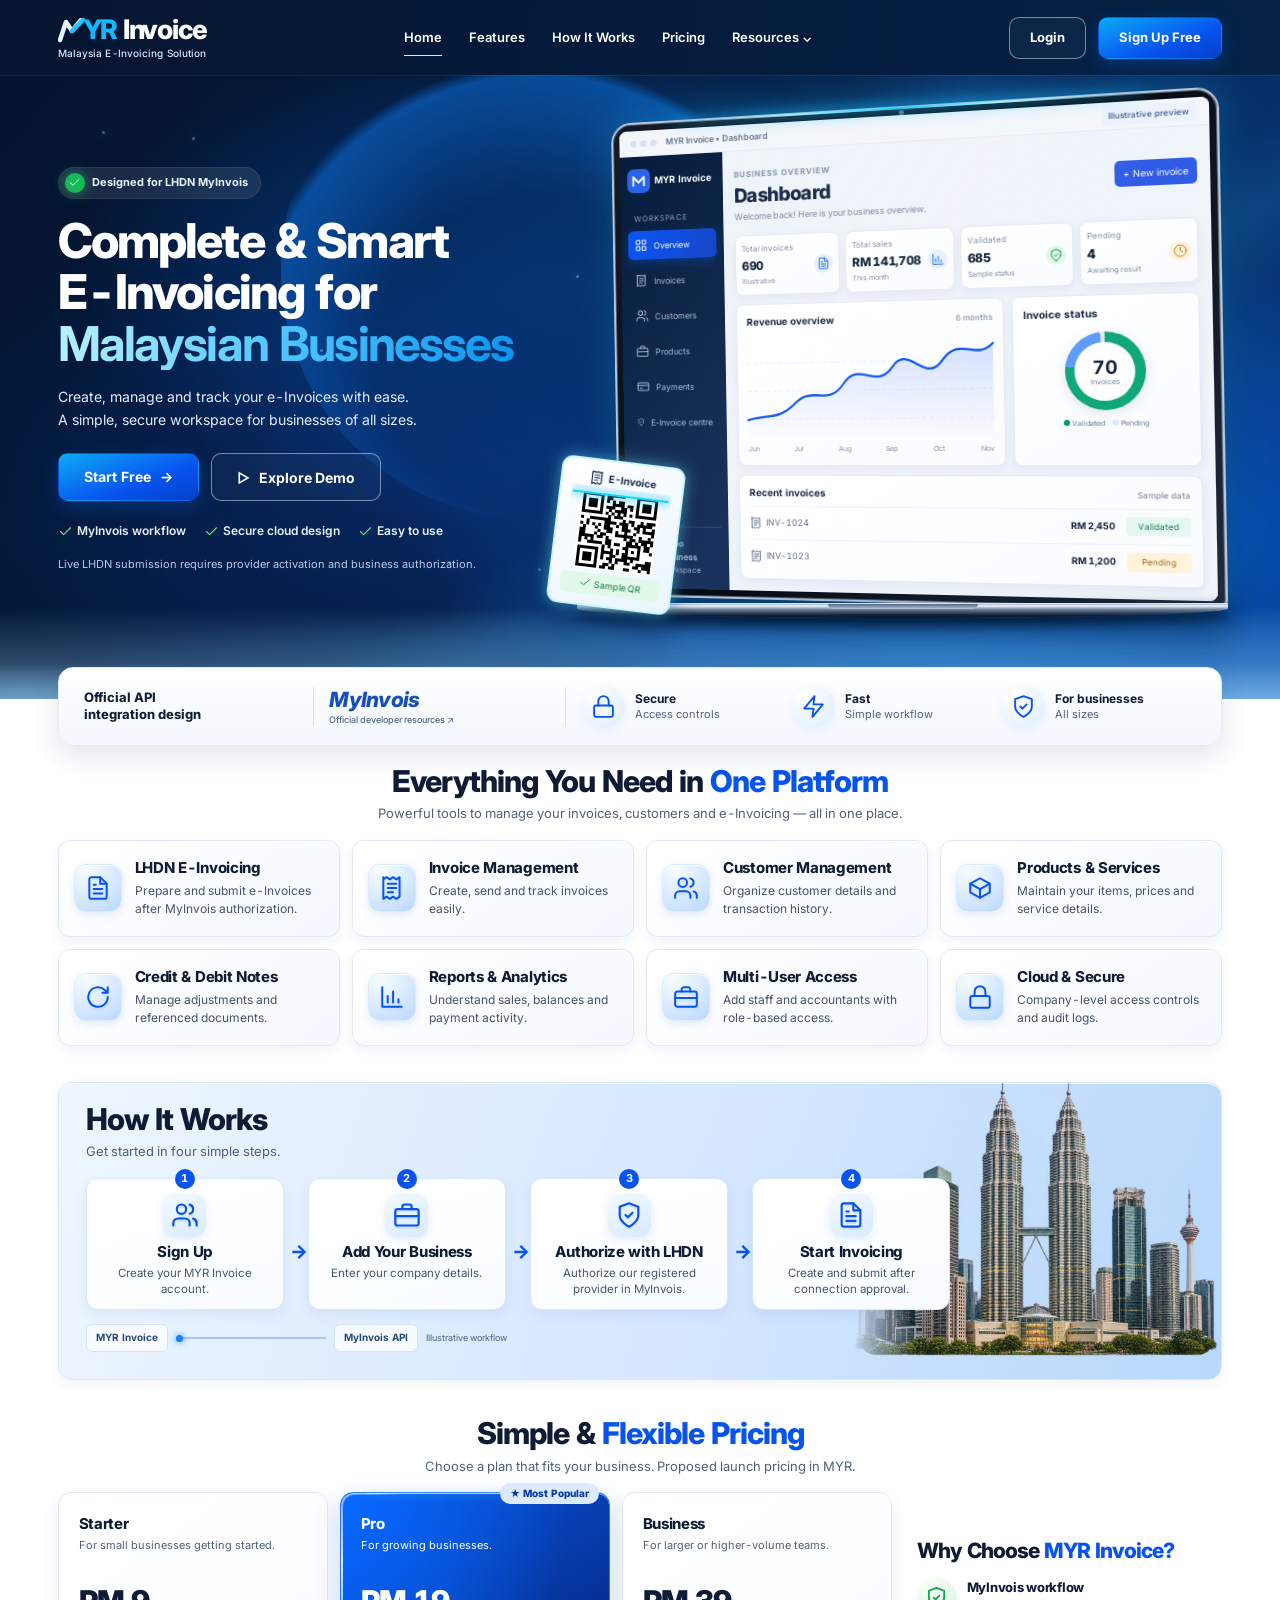
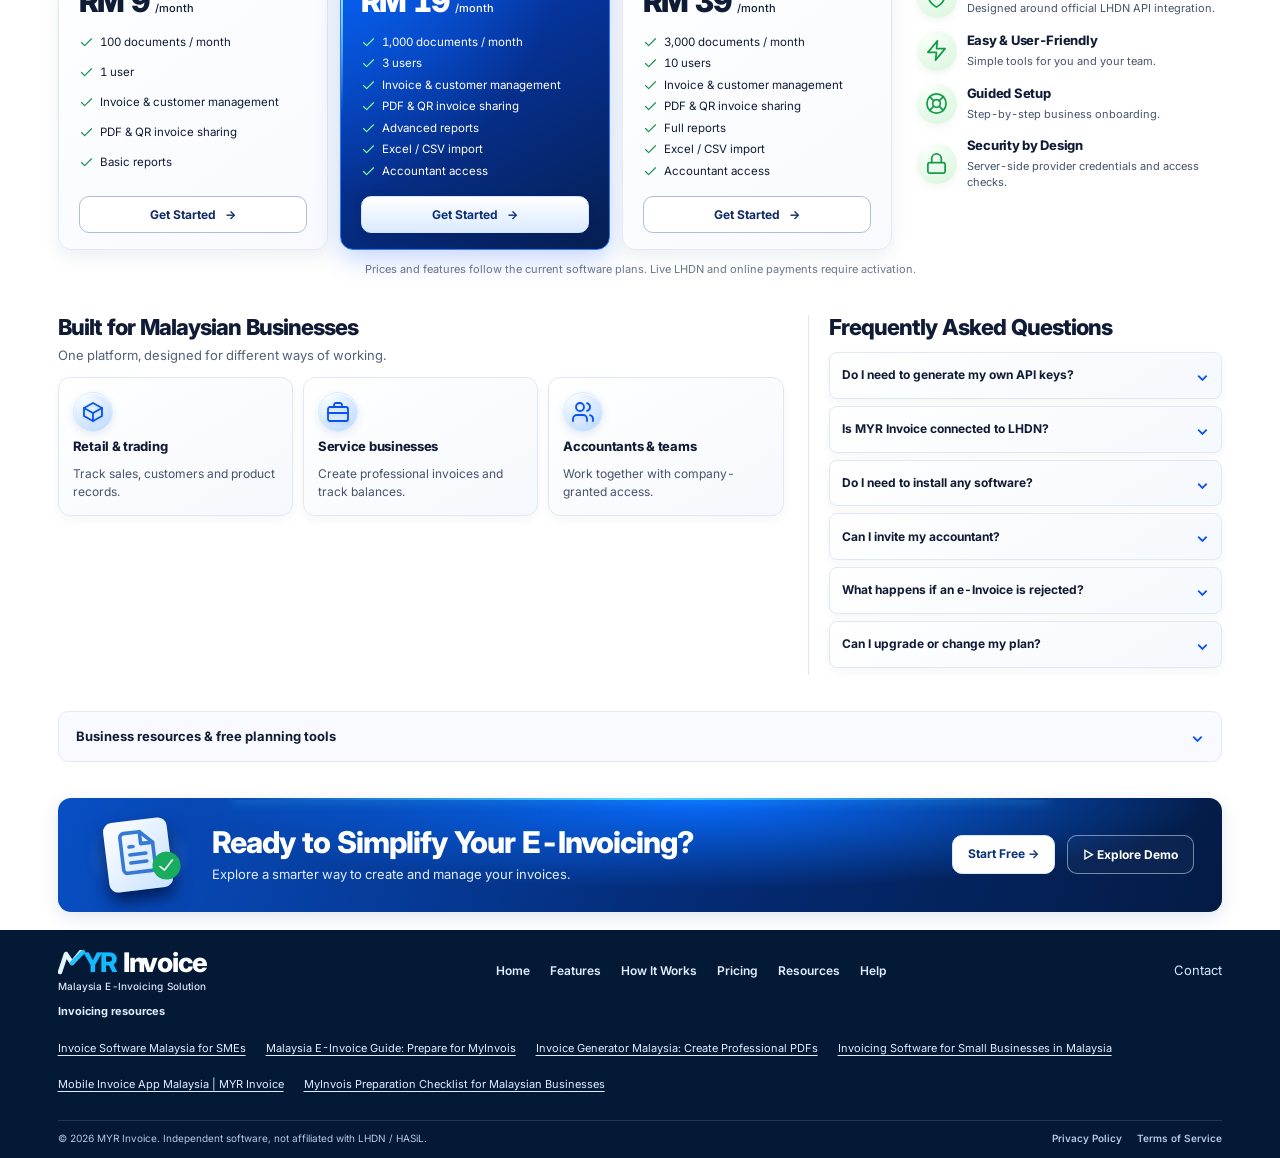
==== index.html @ 373dca92 "Download clean A4 PDFs for invoices, quotations, batches and customer portal without browser print h" ====
<!DOCTYPE html>
<html lang="en">
<head>
<meta charset="utf-8">
<meta name="viewport" content="width=device-width,initial-scale=1,viewport-fit=cover">
<title>Invoice Software Malaysia | MYR Invoice – E-Invoicing</title>
<meta name="description" content="Create professional invoices, manage customers, track payments and prepare for LHDN MyInvois with MYR Invoice, a Malaysian business invoicing workspace.">
<link rel="canonical" href="https://myrinvoice.com/">
<meta name="robots" content="index, follow, max-image-preview:large">
<meta property="og:type" content="website">
<meta property="og:site_name" content="MYR Invoice">
<meta property="og:title" content="Invoice Software Malaysia | MYR Invoice – E-Invoicing">
<meta property="og:description" content="Create professional invoices, manage customers, track payments and prepare for LHDN MyInvois with MYR Invoice, a Malaysian business invoicing workspace.">
<meta property="og:url" content="https://myrinvoice.com/">
<meta property="og:locale" content="en_MY">
<meta property="og:image" content="https://myrinvoice.com/pwa-icon-512.png">
<meta name="twitter:card" content="summary">
<meta name="twitter:title" content="Invoice Software Malaysia | MYR Invoice – E-Invoicing">
<meta name="twitter:description" content="Create professional invoices, manage customers, track payments and prepare for LHDN MyInvois with MYR Invoice, a Malaysian business invoicing workspace.">
<meta name="twitter:image" content="https://myrinvoice.com/pwa-icon-512.png">
<script type="application/ld+json">{"@context":"https://schema.org","@graph":[{"@type":"WebSite","@id":"https://myrinvoice.com/#website","name":"MYR Invoice","url":"https://myrinvoice.com/","inLanguage":"en-MY"},{"@type":"SoftwareApplication","@id":"https://myrinvoice.com/#software","name":"MYR Invoice","url":"https://myrinvoice.com/","description":"Create professional invoices, manage customers, track payments and prepare for LHDN MyInvois with MYR Invoice, a Malaysian business invoicing workspace.","applicationCategory":"BusinessApplication","operatingSystem":"Web browser","inLanguage":"en-MY","image":"https://myrinvoice.com/pwa-icon-512.png"}]}</script>
<meta name="theme-color" content="#0B1F3A">
<link rel="manifest" href="./manifest.webmanifest">
<link rel="apple-touch-icon" href="./pwa-icon-192.png">
<meta name="apple-mobile-web-app-capable" content="yes">
<meta name="apple-mobile-web-app-status-bar-style" content="default">
<meta name="apple-mobile-web-app-title" content="MYR Invoice">
<link rel="preconnect" href="https://fonts.googleapis.com">
<link rel="preconnect" href="https://fonts.gstatic.com" crossorigin>
<link href="https://fonts.googleapis.com/css2?family=Inter:wght@400;500;600;700;800&display=swap" rel="stylesheet">
<script>/* qrcode-generator 1.4.4 (MIT, Kazuhiko Arase) */
//---------------------------------------------------------------------
//
// QR Code Generator for JavaScript
//
// Copyright (c) 2009 Kazuhiko Arase
//
// URL: http://www.d-project.com/
//
// Licensed under the MIT license:
//  http://www.opensource.org/licenses/mit-license.php
//
// The word 'QR Code' is registered trademark of
// DENSO WAVE INCORPORATED
//  http://www.denso-wave.com/qrcode/faqpatent-e.html
//
//---------------------------------------------------------------------

var qrcode = function() {

  //---------------------------------------------------------------------
  // qrcode
  //---------------------------------------------------------------------

  /**
   * qrcode
   * @param typeNumber 1 to 40
   * @param errorCorrectionLevel 'L','M','Q','H'
   */
  var qrcode = function(typeNumber, errorCorrectionLevel) {

    var PAD0 = 0xEC;
    var PAD1 = 0x11;

    var _typeNumber = typeNumber;
    var _errorCorrectionLevel = QRErrorCorrectionLevel[errorCorrectionLevel];
    var _modules = null;
    var _moduleCount = 0;
    var _dataCache = null;
    var _dataList = [];

    var _this = {};

    var makeImpl = function(test, maskPattern) {

      _moduleCount = _typeNumber * 4 + 17;
      _modules = function(moduleCount) {
        var modules = new Array(moduleCount);
        for (var row = 0; row < moduleCount; row += 1) {
          modules[row] = new Array(moduleCount);
          for (var col = 0; col < moduleCount; col += 1) {
            modules[row][col] = null;
          }
        }
        return modules;
      }(_moduleCount);

      setupPositionProbePattern(0, 0);
      setupPositionProbePattern(_moduleCount - 7, 0);
      setupPositionProbePattern(0, _moduleCount - 7);
      setupPositionAdjustPattern();
      setupTimingPattern();
      setupTypeInfo(test, maskPattern);

      if (_typeNumber >= 7) {
        setupTypeNumber(test);
      }

      if (_dataCache == null) {
        _dataCache = createData(_typeNumber, _errorCorrectionLevel, _dataList);
      }

      mapData(_dataCache, maskPattern);
    };

    var setupPositionProbePattern = function(row, col) {

      for (var r = -1; r <= 7; r += 1) {

        if (row + r <= -1 || _moduleCount <= row + r) continue;

        for (var c = -1; c <= 7; c += 1) {

          if (col + c <= -1 || _moduleCount <= col + c) continue;

          if ( (0 <= r && r <= 6 && (c == 0 || c == 6) )
              || (0 <= c && c <= 6 && (r == 0 || r == 6) )
              || (2 <= r && r <= 4 && 2 <= c && c <= 4) ) {
            _modules[row + r][col + c] = true;
          } else {
            _modules[row + r][col + c] = false;
          }
        }
      }
    };

    var getBestMaskPattern = function() {

      var minLostPoint = 0;
      var pattern = 0;

      for (var i = 0; i < 8; i += 1) {

        makeImpl(true, i);

        var lostPoint = QRUtil.getLostPoint(_this);

        if (i == 0 || minLostPoint > lostPoint) {
          minLostPoint = lostPoint;
          pattern = i;
        }
      }

      return pattern;
    };

    var setupTimingPattern = function() {

      for (var r = 8; r < _moduleCount - 8; r += 1) {
        if (_modules[r][6] != null) {
          continue;
        }
        _modules[r][6] = (r % 2 == 0);
      }

      for (var c = 8; c < _moduleCount - 8; c += 1) {
        if (_modules[6][c] != null) {
          continue;
        }
        _modules[6][c] = (c % 2 == 0);
      }
    };

    var setupPositionAdjustPattern = function() {

      var pos = QRUtil.getPatternPosition(_typeNumber);

      for (var i = 0; i < pos.length; i += 1) {

        for (var j = 0; j < pos.length; j += 1) {

          var row = pos[i];
          var col = pos[j];

          if (_modules[row][col] != null) {
            continue;
          }

          for (var r = -2; r <= 2; r += 1) {

            for (var c = -2; c <= 2; c += 1) {

              if (r == -2 || r == 2 || c == -2 || c == 2
                  || (r == 0 && c == 0) ) {
                _modules[row + r][col + c] = true;
              } else {
                _modules[row + r][col + c] = false;
              }
            }
          }
        }
      }
    };

    var setupTypeNumber = function(test) {

      var bits = QRUtil.getBCHTypeNumber(_typeNumber);

      for (var i = 0; i < 18; i += 1) {
        var mod = (!test && ( (bits >> i) & 1) == 1);
        _modules[Math.floor(i / 3)][i % 3 + _moduleCount - 8 - 3] = mod;
      }

      for (var i = 0; i < 18; i += 1) {
        var mod = (!test && ( (bits >> i) & 1) == 1);
        _modules[i % 3 + _moduleCount - 8 - 3][Math.floor(i / 3)] = mod;
      }
    };

    var setupTypeInfo = function(test, maskPattern) {

      var data = (_errorCorrectionLevel << 3) | maskPattern;
      var bits = QRUtil.getBCHTypeInfo(data);

      // vertical
      for (var i = 0; i < 15; i += 1) {

        var mod = (!test && ( (bits >> i) & 1) == 1);

        if (i < 6) {
          _modules[i][8] = mod;
        } else if (i < 8) {
          _modules[i + 1][8] = mod;
        } else {
          _modules[_moduleCount - 15 + i][8] = mod;
        }
      }

      // horizontal
      for (var i = 0; i < 15; i += 1) {

        var mod = (!test && ( (bits >> i) & 1) == 1);

        if (i < 8) {
          _modules[8][_moduleCount - i - 1] = mod;
        } else if (i < 9) {
          _modules[8][15 - i - 1 + 1] = mod;
        } else {
          _modules[8][15 - i - 1] = mod;
        }
      }

      // fixed module
      _modules[_moduleCount - 8][8] = (!test);
    };

    var mapData = function(data, maskPattern) {

      var inc = -1;
      var row = _moduleCount - 1;
      var bitIndex = 7;
      var byteIndex = 0;
      var maskFunc = QRUtil.getMaskFunction(maskPattern);

      for (var col = _moduleCount - 1; col > 0; col -= 2) {

        if (col == 6) col -= 1;

        while (true) {

          for (var c = 0; c < 2; c += 1) {

            if (_modules[row][col - c] == null) {

              var dark = false;

              if (byteIndex < data.length) {
                dark = ( ( (data[byteIndex] >>> bitIndex) & 1) == 1);
              }

              var mask = maskFunc(row, col - c);

              if (mask) {
                dark = !dark;
              }

              _modules[row][col - c] = dark;
              bitIndex -= 1;

              if (bitIndex == -1) {
                byteIndex += 1;
                bitIndex = 7;
              }
            }
          }

          row += inc;

          if (row < 0 || _moduleCount <= row) {
            row -= inc;
            inc = -inc;
            break;
          }
        }
      }
    };

    var createBytes = function(buffer, rsBlocks) {

      var offset = 0;

      var maxDcCount = 0;
      var maxEcCount = 0;

      var dcdata = new Array(rsBlocks.length);
      var ecdata = new Array(rsBlocks.length);

      for (var r = 0; r < rsBlocks.length; r += 1) {

        var dcCount = rsBlocks[r].dataCount;
        var ecCount = rsBlocks[r].totalCount - dcCount;

        maxDcCount = Math.max(maxDcCount, dcCount);
        maxEcCount = Math.max(maxEcCount, ecCount);

        dcdata[r] = new Array(dcCount);

        for (var i = 0; i < dcdata[r].length; i += 1) {
          dcdata[r][i] = 0xff & buffer.getBuffer()[i + offset];
        }
        offset += dcCount;

        var rsPoly = QRUtil.getErrorCorrectPolynomial(ecCount);
        var rawPoly = qrPolynomial(dcdata[r], rsPoly.getLength() - 1);

        var modPoly = rawPoly.mod(rsPoly);
        ecdata[r] = new Array(rsPoly.getLength() - 1);
        for (var i = 0; i < ecdata[r].length; i += 1) {
          var modIndex = i + modPoly.getLength() - ecdata[r].length;
          ecdata[r][i] = (modIndex >= 0)? modPoly.getAt(modIndex) : 0;
        }
      }

      var totalCodeCount = 0;
      for (var i = 0; i < rsBlocks.length; i += 1) {
        totalCodeCount += rsBlocks[i].totalCount;
      }

      var data = new Array(totalCodeCount);
      var index = 0;

      for (var i = 0; i < maxDcCount; i += 1) {
        for (var r = 0; r < rsBlocks.length; r += 1) {
          if (i < dcdata[r].length) {
            data[index] = dcdata[r][i];
            index += 1;
          }
        }
      }

      for (var i = 0; i < maxEcCount; i += 1) {
        for (var r = 0; r < rsBlocks.length; r += 1) {
          if (i < ecdata[r].length) {
            data[index] = ecdata[r][i];
            index += 1;
          }
        }
      }

      return data;
    };

    var createData = function(typeNumber, errorCorrectionLevel, dataList) {

      var rsBlocks = QRRSBlock.getRSBlocks(typeNumber, errorCorrectionLevel);

      var buffer = qrBitBuffer();

      for (var i = 0; i < dataList.length; i += 1) {
        var data = dataList[i];
        buffer.put(data.getMode(), 4);
        buffer.put(data.getLength(), QRUtil.getLengthInBits(data.getMode(), typeNumber) );
        data.write(buffer);
      }

      // calc num max data.
      var totalDataCount = 0;
      for (var i = 0; i < rsBlocks.length; i += 1) {
        totalDataCount += rsBlocks[i].dataCount;
      }

      if (buffer.getLengthInBits() > totalDataCount * 8) {
        throw 'code length overflow. ('
          + buffer.getLengthInBits()
          + '>'
          + totalDataCount * 8
          + ')';
      }

      // end code
      if (buffer.getLengthInBits() + 4 <= totalDataCount * 8) {
        buffer.put(0, 4);
      }

      // padding
      while (buffer.getLengthInBits() % 8 != 0) {
        buffer.putBit(false);
      }

      // padding
      while (true) {

        if (buffer.getLengthInBits() >= totalDataCount * 8) {
          break;
        }
        buffer.put(PAD0, 8);

        if (buffer.getLengthInBits() >= totalDataCount * 8) {
          break;
        }
        buffer.put(PAD1, 8);
      }

      return createBytes(buffer, rsBlocks);
    };

    _this.addData = function(data, mode) {

      mode = mode || 'Byte';

      var newData = null;

      switch(mode) {
      case 'Numeric' :
        newData = qrNumber(data);
        break;
      case 'Alphanumeric' :
        newData = qrAlphaNum(data);
        break;
      case 'Byte' :
        newData = qr8BitByte(data);
        break;
      case 'Kanji' :
        newData = qrKanji(data);
        break;
      default :
        throw 'mode:' + mode;
      }

      _dataList.push(newData);
      _dataCache = null;
    };

    _this.isDark = function(row, col) {
      if (row < 0 || _moduleCount <= row || col < 0 || _moduleCount <= col) {
        throw row + ',' + col;
      }
      return _modules[row][col];
    };

    _this.getModuleCount = function() {
      return _moduleCount;
    };

    _this.make = function() {
      if (_typeNumber < 1) {
        var typeNumber = 1;

        for (; typeNumber < 40; typeNumber++) {
          var rsBlocks = QRRSBlock.getRSBlocks(typeNumber, _errorCorrectionLevel);
          var buffer = qrBitBuffer();

          for (var i = 0; i < _dataList.length; i++) {
            var data = _dataList[i];
            buffer.put(data.getMode(), 4);
            buffer.put(data.getLength(), QRUtil.getLengthInBits(data.getMode(), typeNumber) );
            data.write(buffer);
          }

          var totalDataCount = 0;
          for (var i = 0; i < rsBlocks.length; i++) {
            totalDataCount += rsBlocks[i].dataCount;
          }

          if (buffer.getLengthInBits() <= totalDataCount * 8) {
            break;
          }
        }

        _typeNumber = typeNumber;
      }

      makeImpl(false, getBestMaskPattern() );
    };

    _this.createTableTag = function(cellSize, margin) {

      cellSize = cellSize || 2;
      margin = (typeof margin == 'undefined')? cellSize * 4 : margin;

      var qrHtml = '';

      qrHtml += '<table style="';
      qrHtml += ' border-width: 0px; border-style: none;';
      qrHtml += ' border-collapse: collapse;';
      qrHtml += ' padding: 0px; margin: ' + margin + 'px;';
      qrHtml += '">';
      qrHtml += '<tbody>';

      for (var r = 0; r < _this.getModuleCount(); r += 1) {

        qrHtml += '<tr>';

        for (var c = 0; c < _this.getModuleCount(); c += 1) {
          qrHtml += '<td style="';
          qrHtml += ' border-width: 0px; border-style: none;';
          qrHtml += ' border-collapse: collapse;';
          qrHtml += ' padding: 0px; margin: 0px;';
          qrHtml += ' width: ' + cellSize + 'px;';
          qrHtml += ' height: ' + cellSize + 'px;';
          qrHtml += ' background-color: ';
          qrHtml += _this.isDark(r, c)? '#000000' : '#ffffff';
          qrHtml += ';';
          qrHtml += '"/>';
        }

        qrHtml += '</tr>';
      }

      qrHtml += '</tbody>';
      qrHtml += '</table>';

      return qrHtml;
    };

    _this.createSvgTag = function(cellSize, margin, alt, title) {

      var opts = {};
      if (typeof arguments[0] == 'object') {
        // Called by options.
        opts = arguments[0];
        // overwrite cellSize and margin.
        cellSize = opts.cellSize;
        margin = opts.margin;
        alt = opts.alt;
        title = opts.title;
      }

      cellSize = cellSize || 2;
      margin = (typeof margin == 'undefined')? cellSize * 4 : margin;

      // Compose alt property surrogate
      alt = (typeof alt === 'string') ? {text: alt} : alt || {};
      alt.text = alt.text || null;
      alt.id = (alt.text) ? alt.id || 'qrcode-description' : null;

      // Compose title property surrogate
      title = (typeof title === 'string') ? {text: title} : title || {};
      title.text = title.text || null;
      title.id = (title.text) ? title.id || 'qrcode-title' : null;

      var size = _this.getModuleCount() * cellSize + margin * 2;
      var c, mc, r, mr, qrSvg='', rect;

      rect = 'l' + cellSize + ',0 0,' + cellSize +
        ' -' + cellSize + ',0 0,-' + cellSize + 'z ';

      qrSvg += '<svg version="1.1" xmlns="http://www.w3.org/2000/svg"';
      qrSvg += !opts.scalable ? ' width="' + size + 'px" height="' + size + 'px"' : '';
      qrSvg += ' viewBox="0 0 ' + size + ' ' + size + '" ';
      qrSvg += ' preserveAspectRatio="xMinYMin meet"';
      qrSvg += (title.text || alt.text) ? ' role="img" aria-labelledby="' +
          escapeXml([title.id, alt.id].join(' ').trim() ) + '"' : '';
      qrSvg += '>';
      qrSvg += (title.text) ? '<title id="' + escapeXml(title.id) + '">' +
          escapeXml(title.text) + '</title>' : '';
      qrSvg += (alt.text) ? '<description id="' + escapeXml(alt.id) + '">' +
          escapeXml(alt.text) + '</description>' : '';
      qrSvg += '<rect width="100%" height="100%" fill="white" cx="0" cy="0"/>';
      qrSvg += '<path d="';

      for (r = 0; r < _this.getModuleCount(); r += 1) {
        mr = r * cellSize + margin;
        for (c = 0; c < _this.getModuleCount(); c += 1) {
          if (_this.isDark(r, c) ) {
            mc = c*cellSize+margin;
            qrSvg += 'M' + mc + ',' + mr + rect;
          }
        }
      }

      qrSvg += '" stroke="transparent" fill="black"/>';
      qrSvg += '</svg>';

      return qrSvg;
    };

    _this.createDataURL = function(cellSize, margin) {

      cellSize = cellSize || 2;
      margin = (typeof margin == 'undefined')? cellSize * 4 : margin;

      var size = _this.getModuleCount() * cellSize + margin * 2;
      var min = margin;
      var max = size - margin;

      return createDataURL(size, size, function(x, y) {
        if (min <= x && x < max && min <= y && y < max) {
          var c = Math.floor( (x - min) / cellSize);
          var r = Math.floor( (y - min) / cellSize);
          return _this.isDark(r, c)? 0 : 1;
        } else {
          return 1;
        }
      } );
    };

    _this.createImgTag = function(cellSize, margin, alt) {

      cellSize = cellSize || 2;
      margin = (typeof margin == 'undefined')? cellSize * 4 : margin;

      var size = _this.getModuleCount() * cellSize + margin * 2;

      var img = '';
      img += '<img';
      img += '\u0020src="';
      img += _this.createDataURL(cellSize, margin);
      img += '"';
      img += '\u0020width="';
      img += size;
      img += '"';
      img += '\u0020height="';
      img += size;
      img += '"';
      if (alt) {
        img += '\u0020alt="';
        img += escapeXml(alt);
        img += '"';
      }
      img += '/>';

      return img;
    };

    var escapeXml = function(s) {
      var escaped = '';
      for (var i = 0; i < s.length; i += 1) {
        var c = s.charAt(i);
        switch(c) {
        case '<': escaped += '&lt;'; break;
        case '>': escaped += '&gt;'; break;
        case '&': escaped += '&amp;'; break;
        case '"': escaped += '&quot;'; break;
        default : escaped += c; break;
        }
      }
      return escaped;
    };

    var _createHalfASCII = function(margin) {
      var cellSize = 1;
      margin = (typeof margin == 'undefined')? cellSize * 2 : margin;

      var size = _this.getModuleCount() * cellSize + margin * 2;
      var min = margin;
      var max = size - margin;

      var y, x, r1, r2, p;

      var blocks = {
        '██': '█',
        '█ ': '▀',
        ' █': '▄',
        '  ': ' '
      };

      var blocksLastLineNoMargin = {
        '██': '▀',
        '█ ': '▀',
        ' █': ' ',
        '  ': ' '
      };

      var ascii = '';
      for (y = 0; y < size; y += 2) {
        r1 = Math.floor((y - min) / cellSize);
        r2 = Math.floor((y + 1 - min) / cellSize);
        for (x = 0; x < size; x += 1) {
          p = '█';

          if (min <= x && x < max && min <= y && y < max && _this.isDark(r1, Math.floor((x - min) / cellSize))) {
            p = ' ';
          }

          if (min <= x && x < max && min <= y+1 && y+1 < max && _this.isDark(r2, Math.floor((x - min) / cellSize))) {
            p += ' ';
          }
          else {
            p += '█';
          }

          // Output 2 characters per pixel, to create full square. 1 character per pixels gives only half width of square.
          ascii += (margin < 1 && y+1 >= max) ? blocksLastLineNoMargin[p] : blocks[p];
        }

        ascii += '\n';
      }

      if (size % 2 && margin > 0) {
        return ascii.substring(0, ascii.length - size - 1) + Array(size+1).join('▀');
      }

      return ascii.substring(0, ascii.length-1);
    };

    _this.createASCII = function(cellSize, margin) {
      cellSize = cellSize || 1;

      if (cellSize < 2) {
        return _createHalfASCII(margin);
      }

      cellSize -= 1;
      margin = (typeof margin == 'undefined')? cellSize * 2 : margin;

      var size = _this.getModuleCount() * cellSize + margin * 2;
      var min = margin;
      var max = size - margin;

      var y, x, r, p;

      var white = Array(cellSize+1).join('██');
      var black = Array(cellSize+1).join('  ');

      var ascii = '';
      var line = '';
      for (y = 0; y < size; y += 1) {
        r = Math.floor( (y - min) / cellSize);
        line = '';
        for (x = 0; x < size; x += 1) {
          p = 1;

          if (min <= x && x < max && min <= y && y < max && _this.isDark(r, Math.floor((x - min) / cellSize))) {
            p = 0;
          }

          // Output 2 characters per pixel, to create full square. 1 character per pixels gives only half width of square.
          line += p ? white : black;
        }

        for (r = 0; r < cellSize; r += 1) {
          ascii += line + '\n';
        }
      }

      return ascii.substring(0, ascii.length-1);
    };

    _this.renderTo2dContext = function(context, cellSize) {
      cellSize = cellSize || 2;
      var length = _this.getModuleCount();
      for (var row = 0; row < length; row++) {
        for (var col = 0; col < length; col++) {
          context.fillStyle = _this.isDark(row, col) ? 'black' : 'white';
          context.fillRect(row * cellSize, col * cellSize, cellSize, cellSize);
        }
      }
    }

    return _this;
  };

  //---------------------------------------------------------------------
  // qrcode.stringToBytes
  //---------------------------------------------------------------------

  qrcode.stringToBytesFuncs = {
    'default' : function(s) {
      var bytes = [];
      for (var i = 0; i < s.length; i += 1) {
        var c = s.charCodeAt(i);
        bytes.push(c & 0xff);
      }
      return bytes;
    }
  };

  qrcode.stringToBytes = qrcode.stringToBytesFuncs['default'];

  //---------------------------------------------------------------------
  // qrcode.createStringToBytes
  //---------------------------------------------------------------------

  /**
   * @param unicodeData base64 string of byte array.
   * [16bit Unicode],[16bit Bytes], ...
   * @param numChars
   */
  qrcode.createStringToBytes = function(unicodeData, numChars) {

    // create conversion map.

    var unicodeMap = function() {

      var bin = base64DecodeInputStream(unicodeData);
      var read = function() {
        var b = bin.read();
        if (b == -1) throw 'eof';
        return b;
      };

      var count = 0;
      var unicodeMap = {};
      while (true) {
        var b0 = bin.read();
        if (b0 == -1) break;
        var b1 = read();
        var b2 = read();
        var b3 = read();
        var k = String.fromCharCode( (b0 << 8) | b1);
        var v = (b2 << 8) | b3;
        unicodeMap[k] = v;
        count += 1;
      }
      if (count != numChars) {
        throw count + ' != ' + numChars;
      }

      return unicodeMap;
    }();

    var unknownChar = '?'.charCodeAt(0);

    return function(s) {
      var bytes = [];
      for (var i = 0; i < s.length; i += 1) {
        var c = s.charCodeAt(i);
        if (c < 128) {
          bytes.push(c);
        } else {
          var b = unicodeMap[s.charAt(i)];
          if (typeof b == 'number') {
            if ( (b & 0xff) == b) {
              // 1byte
              bytes.push(b);
            } else {
              // 2bytes
              bytes.push(b >>> 8);
              bytes.push(b & 0xff);
            }
          } else {
            bytes.push(unknownChar);
          }
        }
      }
      return bytes;
    };
  };

  //---------------------------------------------------------------------
  // QRMode
  //---------------------------------------------------------------------

  var QRMode = {
    MODE_NUMBER :    1 << 0,
    MODE_ALPHA_NUM : 1 << 1,
    MODE_8BIT_BYTE : 1 << 2,
    MODE_KANJI :     1 << 3
  };

  //---------------------------------------------------------------------
  // QRErrorCorrectionLevel
  //---------------------------------------------------------------------

  var QRErrorCorrectionLevel = {
    L : 1,
    M : 0,
    Q : 3,
    H : 2
  };

  //---------------------------------------------------------------------
  // QRMaskPattern
  //---------------------------------------------------------------------

  var QRMaskPattern = {
    PATTERN000 : 0,
    PATTERN001 : 1,
    PATTERN010 : 2,
    PATTERN011 : 3,
    PATTERN100 : 4,
    PATTERN101 : 5,
    PATTERN110 : 6,
    PATTERN111 : 7
  };

  //---------------------------------------------------------------------
  // QRUtil
  //---------------------------------------------------------------------

  var QRUtil = function() {

    var PATTERN_POSITION_TABLE = [
      [],
      [6, 18],
      [6, 22],
      [6, 26],
      [6, 30],
      [6, 34],
      [6, 22, 38],
      [6, 24, 42],
      [6, 26, 46],
      [6, 28, 50],
      [6, 30, 54],
      [6, 32, 58],
      [6, 34, 62],
      [6, 26, 46, 66],
      [6, 26, 48, 70],
      [6, 26, 50, 74],
      [6, 30, 54, 78],
      [6, 30, 56, 82],
      [6, 30, 58, 86],
      [6, 34, 62, 90],
      [6, 28, 50, 72, 94],
      [6, 26, 50, 74, 98],
      [6, 30, 54, 78, 102],
      [6, 28, 54, 80, 106],
      [6, 32, 58, 84, 110],
      [6, 30, 58, 86, 114],
      [6, 34, 62, 90, 118],
      [6, 26, 50, 74, 98, 122],
      [6, 30, 54, 78, 102, 126],
      [6, 26, 52, 78, 104, 130],
      [6, 30, 56, 82, 108, 134],
      [6, 34, 60, 86, 112, 138],
      [6, 30, 58, 86, 114, 142],
      [6, 34, 62, 90, 118, 146],
      [6, 30, 54, 78, 102, 126, 150],
      [6, 24, 50, 76, 102, 128, 154],
      [6, 28, 54, 80, 106, 132, 158],
      [6, 32, 58, 84, 110, 136, 162],
      [6, 26, 54, 82, 110, 138, 166],
      [6, 30, 58, 86, 114, 142, 170]
    ];
    var G15 = (1 << 10) | (1 << 8) | (1 << 5) | (1 << 4) | (1 << 2) | (1 << 1) | (1 << 0);
    var G18 = (1 << 12) | (1 << 11) | (1 << 10) | (1 << 9) | (1 << 8) | (1 << 5) | (1 << 2) | (1 << 0);
    var G15_MASK = (1 << 14) | (1 << 12) | (1 << 10) | (1 << 4) | (1 << 1);

    var _this = {};

    var getBCHDigit = function(data) {
      var digit = 0;
      while (data != 0) {
        digit += 1;
        data >>>= 1;
      }
      return digit;
    };

    _this.getBCHTypeInfo = function(data) {
      var d = data << 10;
      while (getBCHDigit(d) - getBCHDigit(G15) >= 0) {
        d ^= (G15 << (getBCHDigit(d) - getBCHDigit(G15) ) );
      }
      return ( (data << 10) | d) ^ G15_MASK;
    };

    _this.getBCHTypeNumber = function(data) {
      var d = data << 12;
      while (getBCHDigit(d) - getBCHDigit(G18) >= 0) {
        d ^= (G18 << (getBCHDigit(d) - getBCHDigit(G18) ) );
      }
      return (data << 12) | d;
    };

    _this.getPatternPosition = function(typeNumber) {
      return PATTERN_POSITION_TABLE[typeNumber - 1];
    };

    _this.getMaskFunction = function(maskPattern) {

      switch (maskPattern) {

      case QRMaskPattern.PATTERN000 :
        return function(i, j) { return (i + j) % 2 == 0; };
      case QRMaskPattern.PATTERN001 :
        return function(i, j) { return i % 2 == 0; };
      case QRMaskPattern.PATTERN010 :
        return function(i, j) { return j % 3 == 0; };
      case QRMaskPattern.PATTERN011 :
        return function(i, j) { return (i + j) % 3 == 0; };
      case QRMaskPattern.PATTERN100 :
        return function(i, j) { return (Math.floor(i / 2) + Math.floor(j / 3) ) % 2 == 0; };
      case QRMaskPattern.PATTERN101 :
        return function(i, j) { return (i * j) % 2 + (i * j) % 3 == 0; };
      case QRMaskPattern.PATTERN110 :
        return function(i, j) { return ( (i * j) % 2 + (i * j) % 3) % 2 == 0; };
      case QRMaskPattern.PATTERN111 :
        return function(i, j) { return ( (i * j) % 3 + (i + j) % 2) % 2 == 0; };

      default :
        throw 'bad maskPattern:' + maskPattern;
      }
    };

    _this.getErrorCorrectPolynomial = function(errorCorrectLength) {
      var a = qrPolynomial([1], 0);
      for (var i = 0; i < errorCorrectLength; i += 1) {
        a = a.multiply(qrPolynomial([1, QRMath.gexp(i)], 0) );
      }
      return a;
    };

    _this.getLengthInBits = function(mode, type) {

      if (1 <= type && type < 10) {

        // 1 - 9

        switch(mode) {
        case QRMode.MODE_NUMBER    : return 10;
        case QRMode.MODE_ALPHA_NUM : return 9;
        case QRMode.MODE_8BIT_BYTE : return 8;
        case QRMode.MODE_KANJI     : return 8;
        default :
          throw 'mode:' + mode;
        }

      } else if (type < 27) {

        // 10 - 26

        switch(mode) {
        case QRMode.MODE_NUMBER    : return 12;
        case QRMode.MODE_ALPHA_NUM : return 11;
        case QRMode.MODE_8BIT_BYTE : return 16;
        case QRMode.MODE_KANJI     : return 10;
        default :
          throw 'mode:' + mode;
        }

      } else if (type < 41) {

        // 27 - 40

        switch(mode) {
        case QRMode.MODE_NUMBER    : return 14;
        case QRMode.MODE_ALPHA_NUM : return 13;
        case QRMode.MODE_8BIT_BYTE : return 16;
        case QRMode.MODE_KANJI     : return 12;
        default :
          throw 'mode:' + mode;
        }

      } else {
        throw 'type:' + type;
      }
    };

    _this.getLostPoint = function(qrcode) {

      var moduleCount = qrcode.getModuleCount();

      var lostPoint = 0;

      // LEVEL1

      for (var row = 0; row < moduleCount; row += 1) {
        for (var col = 0; col < moduleCount; col += 1) {

          var sameCount = 0;
          var dark = qrcode.isDark(row, col);

          for (var r = -1; r <= 1; r += 1) {

            if (row + r < 0 || moduleCount <= row + r) {
              continue;
            }

            for (var c = -1; c <= 1; c += 1) {

              if (col + c < 0 || moduleCount <= col + c) {
                continue;
              }

              if (r == 0 && c == 0) {
                continue;
              }

              if (dark == qrcode.isDark(row + r, col + c) ) {
                sameCount += 1;
              }
            }
          }

          if (sameCount > 5) {
            lostPoint += (3 + sameCount - 5);
          }
        }
      };

      // LEVEL2

      for (var row = 0; row < moduleCount - 1; row += 1) {
        for (var col = 0; col < moduleCount - 1; col += 1) {
          var count = 0;
          if (qrcode.isDark(row, col) ) count += 1;
          if (qrcode.isDark(row + 1, col) ) count += 1;
          if (qrcode.isDark(row, col + 1) ) count += 1;
          if (qrcode.isDark(row + 1, col + 1) ) count += 1;
          if (count == 0 || count == 4) {
            lostPoint += 3;
          }
        }
      }

      // LEVEL3

      for (var row = 0; row < moduleCount; row += 1) {
        for (var col = 0; col < moduleCount - 6; col += 1) {
          if (qrcode.isDark(row, col)
              && !qrcode.isDark(row, col + 1)
              &&  qrcode.isDark(row, col + 2)
              &&  qrcode.isDark(row, col + 3)
              &&  qrcode.isDark(row, col + 4)
              && !qrcode.isDark(row, col + 5)
              &&  qrcode.isDark(row, col + 6) ) {
            lostPoint += 40;
          }
        }
      }

      for (var col = 0; col < moduleCount; col += 1) {
        for (var row = 0; row < moduleCount - 6; row += 1) {
          if (qrcode.isDark(row, col)
              && !qrcode.isDark(row + 1, col)
              &&  qrcode.isDark(row + 2, col)
              &&  qrcode.isDark(row + 3, col)
              &&  qrcode.isDark(row + 4, col)
              && !qrcode.isDark(row + 5, col)
              &&  qrcode.isDark(row + 6, col) ) {
            lostPoint += 40;
          }
        }
      }

      // LEVEL4

      var darkCount = 0;

      for (var col = 0; col < moduleCount; col += 1) {
        for (var row = 0; row < moduleCount; row += 1) {
          if (qrcode.isDark(row, col) ) {
            darkCount += 1;
          }
        }
      }

      var ratio = Math.abs(100 * darkCount / moduleCount / moduleCount - 50) / 5;
      lostPoint += ratio * 10;

      return lostPoint;
    };

    return _this;
  }();

  //---------------------------------------------------------------------
  // QRMath
  //---------------------------------------------------------------------

  var QRMath = function() {

    var EXP_TABLE = new Array(256);
    var LOG_TABLE = new Array(256);

    // initialize tables
    for (var i = 0; i < 8; i += 1) {
      EXP_TABLE[i] = 1 << i;
    }
    for (var i = 8; i < 256; i += 1) {
      EXP_TABLE[i] = EXP_TABLE[i - 4]
        ^ EXP_TABLE[i - 5]
        ^ EXP_TABLE[i - 6]
        ^ EXP_TABLE[i - 8];
    }
    for (var i = 0; i < 255; i += 1) {
      LOG_TABLE[EXP_TABLE[i] ] = i;
    }

    var _this = {};

    _this.glog = function(n) {

      if (n < 1) {
        throw 'glog(' + n + ')';
      }

      return LOG_TABLE[n];
    };

    _this.gexp = function(n) {

      while (n < 0) {
        n += 255;
      }

      while (n >= 256) {
        n -= 255;
      }

      return EXP_TABLE[n];
    };

    return _this;
  }();

  //---------------------------------------------------------------------
  // qrPolynomial
  //---------------------------------------------------------------------

  function qrPolynomial(num, shift) {

    if (typeof num.length == 'undefined') {
      throw num.length + '/' + shift;
    }

    var _num = function() {
      var offset = 0;
      while (offset < num.length && num[offset] == 0) {
        offset += 1;
      }
      var _num = new Array(num.length - offset + shift);
      for (var i = 0; i < num.length - offset; i += 1) {
        _num[i] = num[i + offset];
      }
      return _num;
    }();

    var _this = {};

    _this.getAt = function(index) {
      return _num[index];
    };

    _this.getLength = function() {
      return _num.length;
    };

    _this.multiply = function(e) {

      var num = new Array(_this.getLength() + e.getLength() - 1);

      for (var i = 0; i < _this.getLength(); i += 1) {
        for (var j = 0; j < e.getLength(); j += 1) {
          num[i + j] ^= QRMath.gexp(QRMath.glog(_this.getAt(i) ) + QRMath.glog(e.getAt(j) ) );
        }
      }

      return qrPolynomial(num, 0);
    };

    _this.mod = function(e) {

      if (_this.getLength() - e.getLength() < 0) {
        return _this;
      }

      var ratio = QRMath.glog(_this.getAt(0) ) - QRMath.glog(e.getAt(0) );

      var num = new Array(_this.getLength() );
      for (var i = 0; i < _this.getLength(); i += 1) {
        num[i] = _this.getAt(i);
      }

      for (var i = 0; i < e.getLength(); i += 1) {
        num[i] ^= QRMath.gexp(QRMath.glog(e.getAt(i) ) + ratio);
      }

      // recursive call
      return qrPolynomial(num, 0).mod(e);
    };

    return _this;
  };

  //---------------------------------------------------------------------
  // QRRSBlock
  //---------------------------------------------------------------------

  var QRRSBlock = function() {

    var RS_BLOCK_TABLE = [

      // L
      // M
      // Q
      // H

      // 1
      [1, 26, 19],
      [1, 26, 16],
      [1, 26, 13],
      [1, 26, 9],

      // 2
      [1, 44, 34],
      [1, 44, 28],
      [1, 44, 22],
      [1, 44, 16],

      // 3
      [1, 70, 55],
      [1, 70, 44],
      [2, 35, 17],
      [2, 35, 13],

      // 4
      [1, 100, 80],
      [2, 50, 32],
      [2, 50, 24],
      [4, 25, 9],

      // 5
      [1, 134, 108],
      [2, 67, 43],
      [2, 33, 15, 2, 34, 16],
      [2, 33, 11, 2, 34, 12],

      // 6
      [2, 86, 68],
      [4, 43, 27],
      [4, 43, 19],
      [4, 43, 15],

      // 7
      [2, 98, 78],
      [4, 49, 31],
      [2, 32, 14, 4, 33, 15],
      [4, 39, 13, 1, 40, 14],

      // 8
      [2, 121, 97],
      [2, 60, 38, 2, 61, 39],
      [4, 40, 18, 2, 41, 19],
      [4, 40, 14, 2, 41, 15],

      // 9
      [2, 146, 116],
      [3, 58, 36, 2, 59, 37],
      [4, 36, 16, 4, 37, 17],
      [4, 36, 12, 4, 37, 13],

      // 10
      [2, 86, 68, 2, 87, 69],
      [4, 69, 43, 1, 70, 44],
      [6, 43, 19, 2, 44, 20],
      [6, 43, 15, 2, 44, 16],

      // 11
      [4, 101, 81],
      [1, 80, 50, 4, 81, 51],
      [4, 50, 22, 4, 51, 23],
      [3, 36, 12, 8, 37, 13],

      // 12
      [2, 116, 92, 2, 117, 93],
      [6, 58, 36, 2, 59, 37],
      [4, 46, 20, 6, 47, 21],
      [7, 42, 14, 4, 43, 15],

      // 13
      [4, 133, 107],
      [8, 59, 37, 1, 60, 38],
      [8, 44, 20, 4, 45, 21],
      [12, 33, 11, 4, 34, 12],

      // 14
      [3, 145, 115, 1, 146, 116],
      [4, 64, 40, 5, 65, 41],
      [11, 36, 16, 5, 37, 17],
      [11, 36, 12, 5, 37, 13],

      // 15
      [5, 109, 87, 1, 110, 88],
      [5, 65, 41, 5, 66, 42],
      [5, 54, 24, 7, 55, 25],
      [11, 36, 12, 7, 37, 13],

      // 16
      [5, 122, 98, 1, 123, 99],
      [7, 73, 45, 3, 74, 46],
      [15, 43, 19, 2, 44, 20],
      [3, 45, 15, 13, 46, 16],

      // 17
      [1, 135, 107, 5, 136, 108],
      [10, 74, 46, 1, 75, 47],
      [1, 50, 22, 15, 51, 23],
      [2, 42, 14, 17, 43, 15],

      // 18
      [5, 150, 120, 1, 151, 121],
      [9, 69, 43, 4, 70, 44],
      [17, 50, 22, 1, 51, 23],
      [2, 42, 14, 19, 43, 15],

      // 19
      [3, 141, 113, 4, 142, 114],
      [3, 70, 44, 11, 71, 45],
      [17, 47, 21, 4, 48, 22],
      [9, 39, 13, 16, 40, 14],

      // 20
      [3, 135, 107, 5, 136, 108],
      [3, 67, 41, 13, 68, 42],
      [15, 54, 24, 5, 55, 25],
      [15, 43, 15, 10, 44, 16],

      // 21
      [4, 144, 116, 4, 145, 117],
      [17, 68, 42],
      [17, 50, 22, 6, 51, 23],
      [19, 46, 16, 6, 47, 17],

      // 22
      [2, 139, 111, 7, 140, 112],
      [17, 74, 46],
      [7, 54, 24, 16, 55, 25],
      [34, 37, 13],

      // 23
      [4, 151, 121, 5, 152, 122],
      [4, 75, 47, 14, 76, 48],
      [11, 54, 24, 14, 55, 25],
      [16, 45, 15, 14, 46, 16],

      // 24
      [6, 147, 117, 4, 148, 118],
      [6, 73, 45, 14, 74, 46],
      [11, 54, 24, 16, 55, 25],
      [30, 46, 16, 2, 47, 17],

      // 25
      [8, 132, 106, 4, 133, 107],
      [8, 75, 47, 13, 76, 48],
      [7, 54, 24, 22, 55, 25],
      [22, 45, 15, 13, 46, 16],

      // 26
      [10, 142, 114, 2, 143, 115],
      [19, 74, 46, 4, 75, 47],
      [28, 50, 22, 6, 51, 23],
      [33, 46, 16, 4, 47, 17],

      // 27
      [8, 152, 122, 4, 153, 123],
      [22, 73, 45, 3, 74, 46],
      [8, 53, 23, 26, 54, 24],
      [12, 45, 15, 28, 46, 16],

      // 28
      [3, 147, 117, 10, 148, 118],
      [3, 73, 45, 23, 74, 46],
      [4, 54, 24, 31, 55, 25],
      [11, 45, 15, 31, 46, 16],

      // 29
      [7, 146, 116, 7, 147, 117],
      [21, 73, 45, 7, 74, 46],
      [1, 53, 23, 37, 54, 24],
      [19, 45, 15, 26, 46, 16],

      // 30
      [5, 145, 115, 10, 146, 116],
      [19, 75, 47, 10, 76, 48],
      [15, 54, 24, 25, 55, 25],
      [23, 45, 15, 25, 46, 16],

      // 31
      [13, 145, 115, 3, 146, 116],
      [2, 74, 46, 29, 75, 47],
      [42, 54, 24, 1, 55, 25],
      [23, 45, 15, 28, 46, 16],

      // 32
      [17, 145, 115],
      [10, 74, 46, 23, 75, 47],
      [10, 54, 24, 35, 55, 25],
      [19, 45, 15, 35, 46, 16],

      // 33
      [17, 145, 115, 1, 146, 116],
      [14, 74, 46, 21, 75, 47],
      [29, 54, 24, 19, 55, 25],
      [11, 45, 15, 46, 46, 16],

      // 34
      [13, 145, 115, 6, 146, 116],
      [14, 74, 46, 23, 75, 47],
      [44, 54, 24, 7, 55, 25],
      [59, 46, 16, 1, 47, 17],

      // 35
      [12, 151, 121, 7, 152, 122],
      [12, 75, 47, 26, 76, 48],
      [39, 54, 24, 14, 55, 25],
      [22, 45, 15, 41, 46, 16],

      // 36
      [6, 151, 121, 14, 152, 122],
      [6, 75, 47, 34, 76, 48],
      [46, 54, 24, 10, 55, 25],
      [2, 45, 15, 64, 46, 16],

      // 37
      [17, 152, 122, 4, 153, 123],
      [29, 74, 46, 14, 75, 47],
      [49, 54, 24, 10, 55, 25],
      [24, 45, 15, 46, 46, 16],

      // 38
      [4, 152, 122, 18, 153, 123],
      [13, 74, 46, 32, 75, 47],
      [48, 54, 24, 14, 55, 25],
      [42, 45, 15, 32, 46, 16],

      // 39
      [20, 147, 117, 4, 148, 118],
      [40, 75, 47, 7, 76, 48],
      [43, 54, 24, 22, 55, 25],
      [10, 45, 15, 67, 46, 16],

      // 40
      [19, 148, 118, 6, 149, 119],
      [18, 75, 47, 31, 76, 48],
      [34, 54, 24, 34, 55, 25],
      [20, 45, 15, 61, 46, 16]
    ];

    var qrRSBlock = function(totalCount, dataCount) {
      var _this = {};
      _this.totalCount = totalCount;
      _this.dataCount = dataCount;
      return _this;
    };

    var _this = {};

    var getRsBlockTable = function(typeNumber, errorCorrectionLevel) {

      switch(errorCorrectionLevel) {
      case QRErrorCorrectionLevel.L :
        return RS_BLOCK_TABLE[(typeNumber - 1) * 4 + 0];
      case QRErrorCorrectionLevel.M :
        return RS_BLOCK_TABLE[(typeNumber - 1) * 4 + 1];
      case QRErrorCorrectionLevel.Q :
        return RS_BLOCK_TABLE[(typeNumber - 1) * 4 + 2];
      case QRErrorCorrectionLevel.H :
        return RS_BLOCK_TABLE[(typeNumber - 1) * 4 + 3];
      default :
        return undefined;
      }
    };

    _this.getRSBlocks = function(typeNumber, errorCorrectionLevel) {

      var rsBlock = getRsBlockTable(typeNumber, errorCorrectionLevel);

      if (typeof rsBlock == 'undefined') {
        throw 'bad rs block @ typeNumber:' + typeNumber +
            '/errorCorrectionLevel:' + errorCorrectionLevel;
      }

      var length = rsBlock.length / 3;

      var list = [];

      for (var i = 0; i < length; i += 1) {

        var count = rsBlock[i * 3 + 0];
        var totalCount = rsBlock[i * 3 + 1];
        var dataCount = rsBlock[i * 3 + 2];

        for (var j = 0; j < count; j += 1) {
          list.push(qrRSBlock(totalCount, dataCount) );
        }
      }

      return list;
    };

    return _this;
  }();

  //---------------------------------------------------------------------
  // qrBitBuffer
  //---------------------------------------------------------------------

  var qrBitBuffer = function() {

    var _buffer = [];
    var _length = 0;

    var _this = {};

    _this.getBuffer = function() {
      return _buffer;
    };

    _this.getAt = function(index) {
      var bufIndex = Math.floor(index / 8);
      return ( (_buffer[bufIndex] >>> (7 - index % 8) ) & 1) == 1;
    };

    _this.put = function(num, length) {
      for (var i = 0; i < length; i += 1) {
        _this.putBit( ( (num >>> (length - i - 1) ) & 1) == 1);
      }
    };

    _this.getLengthInBits = function() {
      return _length;
    };

    _this.putBit = function(bit) {

      var bufIndex = Math.floor(_length / 8);
      if (_buffer.length <= bufIndex) {
        _buffer.push(0);
      }

      if (bit) {
        _buffer[bufIndex] |= (0x80 >>> (_length % 8) );
      }

      _length += 1;
    };

    return _this;
  };

  //---------------------------------------------------------------------
  // qrNumber
  //---------------------------------------------------------------------

  var qrNumber = function(data) {

    var _mode = QRMode.MODE_NUMBER;
    var _data = data;

    var _this = {};

    _this.getMode = function() {
      return _mode;
    };

    _this.getLength = function(buffer) {
      return _data.length;
    };

    _this.write = function(buffer) {

      var data = _data;

      var i = 0;

      while (i + 2 < data.length) {
        buffer.put(strToNum(data.substring(i, i + 3) ), 10);
        i += 3;
      }

      if (i < data.length) {
        if (data.length - i == 1) {
          buffer.put(strToNum(data.substring(i, i + 1) ), 4);
        } else if (data.length - i == 2) {
          buffer.put(strToNum(data.substring(i, i + 2) ), 7);
        }
      }
    };

    var strToNum = function(s) {
      var num = 0;
      for (var i = 0; i < s.length; i += 1) {
        num = num * 10 + chatToNum(s.charAt(i) );
      }
      return num;
    };

    var chatToNum = function(c) {
      if ('0' <= c && c <= '9') {
        return c.charCodeAt(0) - '0'.charCodeAt(0);
      }
      throw 'illegal char :' + c;
    };

    return _this;
  };

  //---------------------------------------------------------------------
  // qrAlphaNum
  //---------------------------------------------------------------------

  var qrAlphaNum = function(data) {

    var _mode = QRMode.MODE_ALPHA_NUM;
    var _data = data;

    var _this = {};

    _this.getMode = function() {
      return _mode;
    };

    _this.getLength = function(buffer) {
      return _data.length;
    };

    _this.write = function(buffer) {

      var s = _data;

      var i = 0;

      while (i + 1 < s.length) {
        buffer.put(
          getCode(s.charAt(i) ) * 45 +
          getCode(s.charAt(i + 1) ), 11);
        i += 2;
      }

      if (i < s.length) {
        buffer.put(getCode(s.charAt(i) ), 6);
      }
    };

    var getCode = function(c) {

      if ('0' <= c && c <= '9') {
        return c.charCodeAt(0) - '0'.charCodeAt(0);
      } else if ('A' <= c && c <= 'Z') {
        return c.charCodeAt(0) - 'A'.charCodeAt(0) + 10;
      } else {
        switch (c) {
        case ' ' : return 36;
        case '$' : return 37;
        case '%' : return 38;
        case '*' : return 39;
        case '+' : return 40;
        case '-' : return 41;
        case '.' : return 42;
        case '/' : return 43;
        case ':' : return 44;
        default :
          throw 'illegal char :' + c;
        }
      }
    };

    return _this;
  };

  //---------------------------------------------------------------------
  // qr8BitByte
  //---------------------------------------------------------------------

  var qr8BitByte = function(data) {

    var _mode = QRMode.MODE_8BIT_BYTE;
    var _data = data;
    var _bytes = qrcode.stringToBytes(data);

    var _this = {};

    _this.getMode = function() {
      return _mode;
    };

    _this.getLength = function(buffer) {
      return _bytes.length;
    };

    _this.write = function(buffer) {
      for (var i = 0; i < _bytes.length; i += 1) {
        buffer.put(_bytes[i], 8);
      }
    };

    return _this;
  };

  //---------------------------------------------------------------------
  // qrKanji
  //---------------------------------------------------------------------

  var qrKanji = function(data) {

    var _mode = QRMode.MODE_KANJI;
    var _data = data;

    var stringToBytes = qrcode.stringToBytesFuncs['SJIS'];
    if (!stringToBytes) {
      throw 'sjis not supported.';
    }
    !function(c, code) {
      // self test for sjis support.
      var test = stringToBytes(c);
      if (test.length != 2 || ( (test[0] << 8) | test[1]) != code) {
        throw 'sjis not supported.';
      }
    }('\u53cb', 0x9746);

    var _bytes = stringToBytes(data);

    var _this = {};

    _this.getMode = function() {
      return _mode;
    };

    _this.getLength = function(buffer) {
      return ~~(_bytes.length / 2);
    };

    _this.write = function(buffer) {

      var data = _bytes;

      var i = 0;

      while (i + 1 < data.length) {

        var c = ( (0xff & data[i]) << 8) | (0xff & data[i + 1]);

        if (0x8140 <= c && c <= 0x9FFC) {
          c -= 0x8140;
        } else if (0xE040 <= c && c <= 0xEBBF) {
          c -= 0xC140;
        } else {
          throw 'illegal char at ' + (i + 1) + '/' + c;
        }

        c = ( (c >>> 8) & 0xff) * 0xC0 + (c & 0xff);

        buffer.put(c, 13);

        i += 2;
      }

      if (i < data.length) {
        throw 'illegal char at ' + (i + 1);
      }
    };

    return _this;
  };

  //=====================================================================
  // GIF Support etc.
  //

  //---------------------------------------------------------------------
  // byteArrayOutputStream
  //---------------------------------------------------------------------

  var byteArrayOutputStream = function() {

    var _bytes = [];

    var _this = {};

    _this.writeByte = function(b) {
      _bytes.push(b & 0xff);
    };

    _this.writeShort = function(i) {
      _this.writeByte(i);
      _this.writeByte(i >>> 8);
    };

    _this.writeBytes = function(b, off, len) {
      off = off || 0;
      len = len || b.length;
      for (var i = 0; i < len; i += 1) {
        _this.writeByte(b[i + off]);
      }
    };

    _this.writeString = function(s) {
      for (var i = 0; i < s.length; i += 1) {
        _this.writeByte(s.charCodeAt(i) );
      }
    };

    _this.toByteArray = function() {
      return _bytes;
    };

    _this.toString = function() {
      var s = '';
      s += '[';
      for (var i = 0; i < _bytes.length; i += 1) {
        if (i > 0) {
          s += ',';
        }
        s += _bytes[i];
      }
      s += ']';
      return s;
    };

    return _this;
  };

  //---------------------------------------------------------------------
  // base64EncodeOutputStream
  //---------------------------------------------------------------------

  var base64EncodeOutputStream = function() {

    var _buffer = 0;
    var _buflen = 0;
    var _length = 0;
    var _base64 = '';

    var _this = {};

    var writeEncoded = function(b) {
      _base64 += String.fromCharCode(encode(b & 0x3f) );
    };

    var encode = function(n) {
      if (n < 0) {
        // error.
      } else if (n < 26) {
        return 0x41 + n;
      } else if (n < 52) {
        return 0x61 + (n - 26);
      } else if (n < 62) {
        return 0x30 + (n - 52);
      } else if (n == 62) {
        return 0x2b;
      } else if (n == 63) {
        return 0x2f;
      }
      throw 'n:' + n;
    };

    _this.writeByte = function(n) {

      _buffer = (_buffer << 8) | (n & 0xff);
      _buflen += 8;
      _length += 1;

      while (_buflen >= 6) {
        writeEncoded(_buffer >>> (_buflen - 6) );
        _buflen -= 6;
      }
    };

    _this.flush = function() {

      if (_buflen > 0) {
        writeEncoded(_buffer << (6 - _buflen) );
        _buffer = 0;
        _buflen = 0;
      }

      if (_length % 3 != 0) {
        // padding
        var padlen = 3 - _length % 3;
        for (var i = 0; i < padlen; i += 1) {
          _base64 += '=';
        }
      }
    };

    _this.toString = function() {
      return _base64;
    };

    return _this;
  };

  //---------------------------------------------------------------------
  // base64DecodeInputStream
  //---------------------------------------------------------------------

  var base64DecodeInputStream = function(str) {

    var _str = str;
    var _pos = 0;
    var _buffer = 0;
    var _buflen = 0;

    var _this = {};

    _this.read = function() {

      while (_buflen < 8) {

        if (_pos >= _str.length) {
          if (_buflen == 0) {
            return -1;
          }
          throw 'unexpected end of file./' + _buflen;
        }

        var c = _str.charAt(_pos);
        _pos += 1;

        if (c == '=') {
          _buflen = 0;
          return -1;
        } else if (c.match(/^\s$/) ) {
          // ignore if whitespace.
          continue;
        }

        _buffer = (_buffer << 6) | decode(c.charCodeAt(0) );
        _buflen += 6;
      }

      var n = (_buffer >>> (_buflen - 8) ) & 0xff;
      _buflen -= 8;
      return n;
    };

    var decode = function(c) {
      if (0x41 <= c && c <= 0x5a) {
        return c - 0x41;
      } else if (0x61 <= c && c <= 0x7a) {
        return c - 0x61 + 26;
      } else if (0x30 <= c && c <= 0x39) {
        return c - 0x30 + 52;
      } else if (c == 0x2b) {
        return 62;
      } else if (c == 0x2f) {
        return 63;
      } else {
        throw 'c:' + c;
      }
    };

    return _this;
  };

  //---------------------------------------------------------------------
  // gifImage (B/W)
  //---------------------------------------------------------------------

  var gifImage = function(width, height) {

    var _width = width;
    var _height = height;
    var _data = new Array(width * height);

    var _this = {};

    _this.setPixel = function(x, y, pixel) {
      _data[y * _width + x] = pixel;
    };

    _this.write = function(out) {

      //---------------------------------
      // GIF Signature

      out.writeString('GIF87a');

      //---------------------------------
      // Screen Descriptor

      out.writeShort(_width);
      out.writeShort(_height);

      out.writeByte(0x80); // 2bit
      out.writeByte(0);
      out.writeByte(0);

      //---------------------------------
      // Global Color Map

      // black
      out.writeByte(0x00);
      out.writeByte(0x00);
      out.writeByte(0x00);

      // white
      out.writeByte(0xff);
      out.writeByte(0xff);
      out.writeByte(0xff);

      //---------------------------------
      // Image Descriptor

      out.writeString(',');
      out.writeShort(0);
      out.writeShort(0);
      out.writeShort(_width);
      out.writeShort(_height);
      out.writeByte(0);

      //---------------------------------
      // Local Color Map

      //---------------------------------
      // Raster Data

      var lzwMinCodeSize = 2;
      var raster = getLZWRaster(lzwMinCodeSize);

      out.writeByte(lzwMinCodeSize);

      var offset = 0;

      while (raster.length - offset > 255) {
        out.writeByte(255);
        out.writeBytes(raster, offset, 255);
        offset += 255;
      }

      out.writeByte(raster.length - offset);
      out.writeBytes(raster, offset, raster.length - offset);
      out.writeByte(0x00);

      //---------------------------------
      // GIF Terminator
      out.writeString(';');
    };

    var bitOutputStream = function(out) {

      var _out = out;
      var _bitLength = 0;
      var _bitBuffer = 0;

      var _this = {};

      _this.write = function(data, length) {

        if ( (data >>> length) != 0) {
          throw 'length over';
        }

        while (_bitLength + length >= 8) {
          _out.writeByte(0xff & ( (data << _bitLength) | _bitBuffer) );
          length -= (8 - _bitLength);
          data >>>= (8 - _bitLength);
          _bitBuffer = 0;
          _bitLength = 0;
        }

        _bitBuffer = (data << _bitLength) | _bitBuffer;
        _bitLength = _bitLength + length;
      };

      _this.flush = function() {
        if (_bitLength > 0) {
          _out.writeByte(_bitBuffer);
        }
      };

      return _this;
    };

    var getLZWRaster = function(lzwMinCodeSize) {

      var clearCode = 1 << lzwMinCodeSize;
      var endCode = (1 << lzwMinCodeSize) + 1;
      var bitLength = lzwMinCodeSize + 1;

      // Setup LZWTable
      var table = lzwTable();

      for (var i = 0; i < clearCode; i += 1) {
        table.add(String.fromCharCode(i) );
      }
      table.add(String.fromCharCode(clearCode) );
      table.add(String.fromCharCode(endCode) );

      var byteOut = byteArrayOutputStream();
      var bitOut = bitOutputStream(byteOut);

      // clear code
      bitOut.write(clearCode, bitLength);

      var dataIndex = 0;

      var s = String.fromCharCode(_data[dataIndex]);
      dataIndex += 1;

      while (dataIndex < _data.length) {

        var c = String.fromCharCode(_data[dataIndex]);
        dataIndex += 1;

        if (table.contains(s + c) ) {

          s = s + c;

        } else {

          bitOut.write(table.indexOf(s), bitLength);

          if (table.size() < 0xfff) {

            if (table.size() == (1 << bitLength) ) {
              bitLength += 1;
            }

            table.add(s + c);
          }

          s = c;
        }
      }

      bitOut.write(table.indexOf(s), bitLength);

      // end code
      bitOut.write(endCode, bitLength);

      bitOut.flush();

      return byteOut.toByteArray();
    };

    var lzwTable = function() {

      var _map = {};
      var _size = 0;

      var _this = {};

      _this.add = function(key) {
        if (_this.contains(key) ) {
          throw 'dup key:' + key;
        }
        _map[key] = _size;
        _size += 1;
      };

      _this.size = function() {
        return _size;
      };

      _this.indexOf = function(key) {
        return _map[key];
      };

      _this.contains = function(key) {
        return typeof _map[key] != 'undefined';
      };

      return _this;
    };

    return _this;
  };

  var createDataURL = function(width, height, getPixel) {
    var gif = gifImage(width, height);
    for (var y = 0; y < height; y += 1) {
      for (var x = 0; x < width; x += 1) {
        gif.setPixel(x, y, getPixel(x, y) );
      }
    }

    var b = byteArrayOutputStream();
    gif.write(b);

    var base64 = base64EncodeOutputStream();
    var bytes = b.toByteArray();
    for (var i = 0; i < bytes.length; i += 1) {
      base64.writeByte(bytes[i]);
    }
    base64.flush();

    return 'data:image/gif;base64,' + base64;
  };

  //---------------------------------------------------------------------
  // returns qrcode function.

  return qrcode;
}();

// multibyte support
!function() {

  qrcode.stringToBytesFuncs['UTF-8'] = function(s) {
    // http://stackoverflow.com/questions/18729405/how-to-convert-utf8-string-to-byte-array
    function toUTF8Array(str) {
      var utf8 = [];
      for (var i=0; i < str.length; i++) {
        var charcode = str.charCodeAt(i);
        if (charcode < 0x80) utf8.push(charcode);
        else if (charcode < 0x800) {
          utf8.push(0xc0 | (charcode >> 6),
              0x80 | (charcode & 0x3f));
        }
        else if (charcode < 0xd800 || charcode >= 0xe000) {
          utf8.push(0xe0 | (charcode >> 12),
              0x80 | ((charcode>>6) & 0x3f),
              0x80 | (charcode & 0x3f));
        }
        // surrogate pair
        else {
          i++;
          // UTF-16 encodes 0x10000-0x10FFFF by
          // subtracting 0x10000 and splitting the
          // 20 bits of 0x0-0xFFFFF into two halves
          charcode = 0x10000 + (((charcode & 0x3ff)<<10)
            | (str.charCodeAt(i) & 0x3ff));
          utf8.push(0xf0 | (charcode >>18),
              0x80 | ((charcode>>12) & 0x3f),
              0x80 | ((charcode>>6) & 0x3f),
              0x80 | (charcode & 0x3f));
        }
      }
      return utf8;
    }
    return toUTF8Array(s);
  };

}();

(function (factory) {
  if (typeof define === 'function' && define.amd) {
      define([], factory);
  } else if (typeof exports === 'object') {
      module.exports = factory();
  }
}(function () {
    return qrcode;
}));

</script>

<script src="config.js"></script>
<script src="concurrency.js"></script>
<style>
:root{--white:#fff;--off:#F7F9FC;--navy:#0B1F3A;--navy2:#132B4D;--blue:#2563EB;--blue2:#1D4ED8;--b50:#EFF4FF;--ink:#0F172A;--ink2:#334155;--muted:#64748B;--line:#E5EAF2;--ok:#047857;--ok50:#ECFDF5;--warn:#B45309;--warn50:#FFFBEB;--err:#DC2626;--err50:#FEF2F2;--r:16px;--sh:0 1px 2px rgba(11,31,58,.04),0 6px 20px rgba(11,31,58,.06)}
*{box-sizing:border-box}
html{scroll-behavior:smooth}
body{margin:0;font-family:Inter,system-ui,-apple-system,Segoe UI,Roboto,sans-serif;color:var(--ink);background:var(--off);font-size:14px;line-height:1.55;-webkit-font-smoothing:antialiased}
a{color:var(--blue);text-decoration:none}
h1,h2,h3,h4{color:var(--navy);margin:0;letter-spacing:-.02em;line-height:1.2}
h3{font-size:16px}
p{margin:0 0 10px}
small,.sm{font-size:12.5px}
.muted{color:var(--muted)}.r{text-align:right}.num{font-variant-numeric:tabular-nums}.nowrap{white-space:nowrap}.b{font-weight:600}
.row{display:flex;gap:10px;align-items:center;flex-wrap:wrap}.row.end{justify-content:flex-end}.row.sb{justify-content:space-between}.row.nw{flex-wrap:nowrap}
.mt{margin-top:16px}.mt8{margin-top:8px}.mb{margin-bottom:16px}.mb8{margin-bottom:8px}
.btn{display:inline-flex;align-items:center;justify-content:center;gap:8px;height:40px;padding:0 16px;border-radius:11px;border:1px solid var(--line);background:#fff;color:var(--ink);font:600 13.5px Inter,system-ui,sans-serif;cursor:pointer;transition:background .15s,border-color .15s,box-shadow .15s;white-space:nowrap;text-decoration:none}
.btn:hover{border-color:#CBD5E1;background:#FAFCFF}
.btn:focus-visible{outline:none;box-shadow:0 0 0 3px rgba(37,99,235,.25)}
.btn.p{background:var(--blue);border-color:var(--blue);color:#fff}.btn.p:hover{background:var(--blue2)}
.btn.n{background:var(--navy);border-color:var(--navy);color:#fff}.btn.n:hover{background:var(--navy2)}
.btn.g{border-color:transparent;background:transparent}.btn.g:hover{background:#EEF2F7}
.btn.d{color:var(--err)}.btn.d:hover{background:var(--err50);border-color:#FECACA}
.btn.sm{height:32px;padding:0 12px;font-size:12.5px;border-radius:9px}
.btn.lg{height:50px;padding:0 24px;font-size:15px;border-radius:13px}
.btn:disabled{opacity:.5;cursor:not-allowed}
.card{background:#fff;border:1px solid var(--line);border-radius:var(--r);box-shadow:var(--sh)}
.pad{padding:20px}.pad-s{padding:14px 16px}
.ch{display:flex;justify-content:space-between;align-items:center;gap:10px;padding:16px 20px;border-bottom:1px solid var(--line)}
input,select,textarea{width:100%;height:40px;padding:0 12px;border:1px solid var(--line);border-radius:10px;font:inherit;background:#fff;color:var(--ink);outline:none;transition:border-color .15s,box-shadow .15s}
select{appearance:none;background-image:url("data:image/svg+xml,%3Csvg xmlns='http://www.w3.org/2000/svg' width='12' height='12' viewBox='0 0 24 24' fill='none' stroke='%2364748B' stroke-width='2.5'%3E%3Cpath d='m6 9 6 6 6-6'/%3E%3C/svg%3E");background-repeat:no-repeat;background-position:right 12px center;padding-right:32px}
textarea{height:auto;min-height:76px;padding:10px 12px;resize:vertical}
input:focus,select:focus,textarea:focus{border-color:var(--blue);box-shadow:0 0 0 3px rgba(37,99,235,.14)}
input[type=checkbox],input[type=radio]{width:16px;height:16px;accent-color:var(--blue)}
input[type=file]{height:auto;padding:10px}
.has-err{border-color:var(--err)!important;background:#FFFBFB}
label.f{display:block;font-size:12.5px;font-weight:600;color:var(--ink2);margin-bottom:6px}
.fg{margin-bottom:14px}
.fe:empty{display:none}.fe{font-size:12px;color:var(--err);margin-top:5px;line-height:1.4}.fe .w{color:var(--warn)}
.hint{font-size:12px;color:var(--muted);margin-top:4px}
.chk{display:flex;gap:10px;align-items:center;font-weight:500;cursor:pointer}
.grid{display:grid;gap:16px}.g2{grid-template-columns:repeat(2,minmax(0,1fr))}.g3{grid-template-columns:repeat(3,minmax(0,1fr))}.g4{grid-template-columns:repeat(4,minmax(0,1fr))}.g5{grid-template-columns:repeat(5,minmax(0,1fr))}
.span2{grid-column:span 2}.spanall{grid-column:1/-1}
@media(max-width:1000px){.g4,.g5{grid-template-columns:repeat(2,minmax(0,1fr))}.g3{grid-template-columns:repeat(2,minmax(0,1fr))}}
@media(max-width:640px){.g2,.g3,.g4,.g5{grid-template-columns:1fr}.span2{grid-column:auto}}
.badge{display:inline-flex;align-items:center;gap:6px;padding:3px 10px;border-radius:999px;font-size:12px;font-weight:600;background:#F1F5F9;color:#475569;white-space:nowrap;line-height:1.5}
.badge::before{content:'';width:6px;height:6px;border-radius:50%;background:currentColor;opacity:.85}
.b-ok{background:var(--ok50);color:var(--ok)}.b-warn{background:var(--warn50);color:var(--warn)}.b-err{background:var(--err50);color:var(--err)}.b-blue{background:var(--b50);color:var(--blue)}.b-navy{background:var(--navy);color:#fff}
.tw{overflow-x:auto;-webkit-overflow-scrolling:touch}
table.t{width:100%;border-collapse:collapse;min-width:640px}
.t th{text-align:left;font-size:11.5px;font-weight:600;color:var(--muted);text-transform:uppercase;letter-spacing:.05em;padding:11px 16px;border-bottom:1px solid var(--line);background:#FBFCFE;white-space:nowrap}
.t td{padding:13px 16px;border-bottom:1px solid var(--line);vertical-align:middle}
.t tbody tr:last-child td{border-bottom:0}.t tbody tr{transition:background .1s}.t tbody tr:hover{background:#FAFCFF}
.t tr.click{cursor:pointer}
.empty{text-align:center;padding:52px 20px;color:var(--muted)}.empty h3{margin-bottom:6px}.empty .ico{width:48px;height:48px;border-radius:14px;background:var(--b50);color:var(--blue);display:inline-flex;align-items:center;justify-content:center;margin-bottom:12px}
.tabs{display:flex;gap:2px;border-bottom:1px solid var(--line);margin-bottom:18px;overflow-x:auto}
.tabs a{padding:10px 14px;color:var(--muted);font-weight:600;border-bottom:2px solid transparent;white-space:nowrap;margin-bottom:-1px}
.tabs a:hover{color:var(--ink)}.tabs a.on{color:var(--blue);border-color:var(--blue)}
.pills{display:flex;gap:6px;flex-wrap:wrap}.pills button{height:32px;padding:0 12px;border-radius:999px;border:1px solid var(--line);background:#fff;font:600 12.5px Inter,sans-serif;color:var(--ink2);cursor:pointer}.pills button.on{background:var(--navy);border-color:var(--navy);color:#fff}
.kpi{padding:18px 20px}.kpi .l{font-size:12.5px;color:var(--muted);font-weight:500;display:flex;justify-content:space-between;align-items:center}.kpi .v{font-size:24px;font-weight:700;color:var(--navy);margin-top:6px;letter-spacing:-.02em;font-variant-numeric:tabular-nums}.kpi .s{font-size:12px;color:var(--muted);margin-top:2px}
.kpi .dot{width:28px;height:28px;border-radius:9px;display:inline-flex;align-items:center;justify-content:center;background:var(--b50);color:var(--blue)}
.iss{border:1px solid var(--line);border-left:3px solid var(--err);border-radius:10px;padding:10px 12px;margin-bottom:8px;background:#fff;font-size:13px}
.iss.w{border-left-color:#F59E0B}.iss b{display:block;color:var(--ink);margin-bottom:2px}.iss .m{color:var(--muted);font-size:12.5px}.iss .a{color:var(--ink2);font-size:12.5px;margin-top:3px}
.meter{height:8px;border-radius:99px;background:#EEF2F7;overflow:hidden}.meter>i{display:block;height:100%;background:var(--blue);border-radius:99px}
.kv{display:grid;grid-template-columns:140px 1fr;gap:6px 12px;font-size:13px}.kv dt{color:var(--muted)}.kv dd{margin:0;word-break:break-all}
.list-i{display:flex;gap:12px;align-items:flex-start;padding:12px 0;border-bottom:1px solid var(--line)}.list-i:last-child{border-bottom:0}
.pri{width:8px;height:8px;border-radius:50%;margin-top:7px;flex:none}.pri.h{background:var(--err)}.pri.m{background:#F59E0B}.pri.l{background:var(--blue)}
.note{padding:12px 14px;border-radius:12px;background:var(--b50);color:#1E3A8A;font-size:13px;border:1px solid #DBE6FE}
.note.w{background:var(--warn50);color:#78350F;border-color:#FDE68A}.note.e{background:var(--err50);color:#7F1D1D;border-color:#FECACA}.note.ok{background:var(--ok50);color:#064E3B;border-color:#A7F3D0}
code,.mono{font-family:ui-monospace,SFMono-Regular,Menlo,Consolas,monospace;font-size:12px}
pre.code{background:#0B1F3A;color:#DBEAFE;padding:14px;border-radius:12px;overflow:auto;font-size:11.5px;max-height:360px;margin:0}
/* App shell */
.app{display:flex;min-height:100vh}
.side{width:252px;background:var(--navy);color:#B7C3D6;position:fixed;inset:0 auto 0 0;display:flex;flex-direction:column;z-index:60;transition:transform .22s ease}
.brand{display:flex;align-items:center;gap:10px;padding:20px 20px 18px;color:#fff}.brand b{display:block;font-size:15px;letter-spacing:-.01em}.brand small{color:#8FA3C0;font-size:11.5px}
.nav{flex:1;overflow-y:auto;padding:6px 0}
.nav a{display:flex;align-items:center;gap:11px;padding:9px 12px;margin:1px 12px;border-radius:10px;color:#B7C3D6;font-weight:500;font-size:13.5px;transition:background .15s,color .15s}
.nav a:hover{background:rgba(255,255,255,.06);color:#fff}.nav a.on{background:var(--blue);color:#fff}
.nav .cnt{margin-left:auto;font-style:normal;background:#EF4444;color:#fff;border-radius:99px;font-size:11px;padding:0 7px;font-weight:700}
.side-f{padding:14px 16px;border-top:1px solid rgba(255,255,255,.08);font-size:12px}
.envpill{display:flex;align-items:center;gap:8px;padding:8px 10px;border-radius:10px;background:rgba(255,255,255,.06)}.envpill i{width:8px;height:8px;border-radius:50%;background:#F59E0B}.envpill i.ok{background:#10B981}
.main{flex:1;margin-left:252px;min-width:0}
.top{height:64px;background:rgba(255,255,255,.92);backdrop-filter:blur(8px);border-bottom:1px solid var(--line);display:flex;align-items:center;gap:10px;padding:0 24px;position:sticky;top:0;z-index:40}
.cosel{max-width:280px;height:38px;font-weight:600}
.avatar{width:36px;height:36px;border-radius:50%;background:var(--navy);color:#fff;display:flex;align-items:center;justify-content:center;font-weight:700;text-transform:uppercase}
.localbar{background:#FFFBEB;border-bottom:1px solid #FDE68A;color:#78350F;font-size:12px;padding:6px 24px;text-align:center}
.content{padding:24px;max-width:1320px;margin:0 auto}
.ph{display:flex;justify-content:space-between;align-items:flex-end;gap:16px;margin-bottom:20px;flex-wrap:wrap}.ph h1{font-size:24px}.ph p{margin:4px 0 0;color:var(--muted)}
.back{font-size:12.5px;color:var(--muted);display:inline-block;margin-bottom:6px}
.menu-btn{display:none!important}.scrim{display:none}
@media(max-width:1024px){.side{transform:translateX(-100%)}.side.open{transform:none;box-shadow:0 0 60px rgba(0,0,0,.3)}.side.open+.scrim{display:block;position:fixed;inset:0;background:rgba(11,31,58,.4);z-index:55}.main{margin-left:0}.menu-btn{display:inline-flex!important}.content{padding:16px}.top{padding:0 12px}.hide-sm{display:none}.localbar{padding:6px 12px}}
/* Builder */
.bgrid{display:grid;grid-template-columns:minmax(0,1fr) 350px;gap:20px;align-items:start}
.bside{position:sticky;top:84px;display:grid;gap:16px}
@media(max-width:1180px){.bgrid{grid-template-columns:1fr}.bside{position:static}}
.sec{margin-bottom:16px}.sh{display:flex;align-items:center;gap:10px;margin-bottom:16px}
.stepn{width:26px;height:26px;border-radius:8px;background:var(--navy);color:#fff;font-weight:700;font-size:12.5px;display:inline-flex;align-items:center;justify-content:center}
.line{border:1px solid var(--line);border-radius:12px;padding:14px;margin-bottom:10px;background:#FCFDFF}
.lgrid{display:grid;grid-template-columns:2fr 1fr 1fr 1fr;gap:10px}
.lgrid .full{grid-column:1/-1}
@media(max-width:700px){.lgrid{grid-template-columns:1fr 1fr}}
.tot{display:flex;justify-content:space-between;padding:6px 0;font-size:13.5px}.tot.big{font-size:18px;font-weight:700;color:var(--navy);border-top:1px solid var(--line);margin-top:6px;padding-top:12px}
.score{display:flex;align-items:center;gap:14px}
.ring{width:56px;height:56px;border-radius:50%;display:flex;align-items:center;justify-content:center;font-weight:800;color:var(--navy);flex:none}
.cbox{border:1px solid var(--line);border-radius:12px;padding:12px;background:#fff}
/* Modal & toast */
.mbk{position:fixed;inset:0;background:rgba(11,31,58,.5);display:flex;align-items:center;justify-content:center;z-index:200;padding:16px;animation:fade .15s}
.md{background:#fff;border-radius:18px;max-width:560px;width:100%;max-height:92vh;overflow:auto;box-shadow:0 30px 80px rgba(0,0,0,.25);animation:pop .18s ease}
.md.wide{max-width:900px}.md .mh{display:flex;justify-content:space-between;align-items:center;padding:18px 20px;border-bottom:1px solid var(--line);position:sticky;top:0;background:#fff;z-index:2}.md .mbd{padding:20px}.md .mf{display:flex;justify-content:flex-end;gap:10px;padding:14px 20px;border-top:1px solid var(--line);position:sticky;bottom:0;background:#fff}
@keyframes fade{from{opacity:0}}@keyframes pop{from{transform:translateY(8px) scale(.98);opacity:0}}
#toasts{position:fixed;right:16px;bottom:16px;display:grid;gap:8px;z-index:300;max-width:calc(100vw - 32px)}
.toast{background:var(--navy);color:#fff;padding:12px 16px;border-radius:12px;font-size:13.5px;box-shadow:0 10px 30px rgba(0,0,0,.2);display:flex;gap:10px;align-items:center;animation:pop .2s;max-width:420px}
.toast.err{background:#991B1B}.toast.warn{background:#92400E}
.skel{background:linear-gradient(90deg,#EEF2F7 25%,#F6F8FB 50%,#EEF2F7 75%);background-size:200% 100%;animation:sk 1.2s infinite;border-radius:8px;height:14px}@keyframes sk{to{background-position:-200% 0}}
/* Document */
.doc{background:#fff;color:#0F172A;padding:36px;border:1px solid var(--line);border-radius:14px;position:relative;font-size:12.5px;overflow:hidden}
.doc h2{font-size:22px}.doc table{width:100%;border-collapse:collapse;margin-top:18px}.doc th{background:#F1F5FB;color:#334155;text-align:left;font-size:11px;text-transform:uppercase;letter-spacing:.04em;padding:8px}.doc td{padding:8px;border-bottom:1px solid #EEF2F7;vertical-align:top}
.doc .parties{display:grid;grid-template-columns:1fr 1fr;gap:20px;margin-top:22px}.doc .parties h4{font-size:11px;text-transform:uppercase;letter-spacing:.06em;color:#64748B;margin-bottom:6px}
.doc .wm{position:absolute;inset:0;display:flex;align-items:center;justify-content:center;pointer-events:none;font-size:56px;font-weight:800;color:rgba(220,38,38,.08);transform:rotate(-22deg);text-align:center;line-height:1.1}
.doc .lhdn{display:flex;gap:16px;align-items:center;margin-top:22px;padding:14px;border:1px dashed #CBD5E1;border-radius:12px}
.doc .lhdn svg{width:110px;height:110px;flex:none}
@media(max-width:640px){.doc{padding:18px}.doc .parties{grid-template-columns:1fr}}
#print{display:none}
@media print{body>*:not(#print){display:none!important}#print{display:block!important}#print .doc{border:0;padding:0}@page{margin:14mm}}
/* Public site */
.site{background:#fff}
.wrap{max-width:1180px;margin:0 auto;padding:0 20px}
.sh-top{position:sticky;top:0;z-index:50;background:rgba(255,255,255,.9);backdrop-filter:blur(10px);border-bottom:1px solid var(--line)}
.sh-top .wrap{display:flex;align-items:center;height:68px;gap:24px}
.sh-nav{display:flex;gap:22px;flex:1}.sh-nav a{color:var(--ink2);font-weight:500;cursor:pointer}.sh-nav a:hover{color:var(--blue)}
@media(max-width:900px){.sh-nav{display:none}}
.hero{padding:76px 0 40px;background:linear-gradient(180deg,#F7F9FC 0%,#fff 100%)}
.hero h1{font-size:54px;line-height:1.05;letter-spacing:-.035em;max-width:820px}
.hero .lead{font-size:18px;color:var(--muted);max-width:640px;margin:18px 0 28px}
@media(max-width:700px){.hero{padding:44px 0 24px}.hero h1{font-size:36px}.hero .lead{font-size:16px}}
.eyebrow{display:inline-flex;gap:8px;align-items:center;padding:6px 12px;border-radius:99px;background:var(--b50);color:var(--blue);font-weight:600;font-size:12.5px;margin-bottom:18px}
.preview{margin-top:48px;border-radius:20px;border:1px solid var(--line);box-shadow:0 30px 80px rgba(11,31,58,.12);overflow:hidden;background:var(--off)}
.pv-bar{height:38px;background:#fff;border-bottom:1px solid var(--line);display:flex;align-items:center;gap:6px;padding:0 14px}.pv-bar i{width:10px;height:10px;border-radius:50%;background:#E2E8F0}
.pv{display:grid;grid-template-columns:180px 1fr;min-height:360px}.pv-side{background:var(--navy);padding:16px 12px}.pv-side div{height:28px;border-radius:8px;margin-bottom:6px;background:rgba(255,255,255,.06)}.pv-side div.on{background:var(--blue)}
.pv-main{padding:18px}@media(max-width:700px){.pv{grid-template-columns:1fr}.pv-side{display:none}}
section.s{padding:84px 0}section.s.alt{background:var(--off)}
@media(max-width:700px){section.s{padding:56px 0}}
.sec-h{text-align:center;max-width:720px;margin:0 auto 44px}.sec-h h2{font-size:36px;letter-spacing:-.03em}.sec-h p{color:var(--muted);font-size:16.5px;margin-top:12px}
@media(max-width:700px){.sec-h h2{font-size:28px}}
.feat{padding:24px}.feat .fi{width:42px;height:42px;border-radius:12px;background:var(--b50);color:var(--blue);display:flex;align-items:center;justify-content:center;margin-bottom:14px}.feat h3{font-size:16.5px;margin-bottom:6px}.feat p{color:var(--muted);margin:0}
.flag{border:1px solid #C7D7FE;background:linear-gradient(180deg,#F5F8FF,#fff)}
.stepc{padding:24px;position:relative}.stepc .n{font-size:13px;font-weight:700;color:var(--blue);margin-bottom:10px}
.price{padding:28px;display:flex;flex-direction:column}.price.hl{border:2px solid var(--blue);box-shadow:0 20px 50px rgba(37,99,235,.15)}.price .amt{font-size:40px;font-weight:800;color:var(--navy);letter-spacing:-.03em}.price ul{list-style:none;padding:0;margin:18px 0 22px;flex:1}.price li{padding:6px 0;display:flex;gap:8px;align-items:flex-start;color:var(--ink2)}.price li svg{color:var(--ok);flex:none;margin-top:2px}.price li.no{color:#94A3B8}.price li.no svg{color:#CBD5E1}
.faq details{border-bottom:1px solid var(--line);padding:18px 0}.faq summary{font-weight:600;cursor:pointer;color:var(--navy);font-size:15.5px;list-style:none;display:flex;justify-content:space-between}.faq summary::after{content:'+';color:var(--blue);font-size:20px;line-height:1}.faq details[open] summary::after{content:'–'}.faq details p{color:var(--muted);margin:10px 0 0}
.cta{background:var(--navy);color:#fff;border-radius:24px;padding:56px;text-align:center}.cta h2{color:#fff;font-size:34px}.cta p{color:#B7C3D6;font-size:16px;margin:12px 0 26px}
@media(max-width:700px){.cta{padding:36px 22px}.cta h2{font-size:26px}}
footer.ft{background:var(--navy);color:#B7C3D6;padding:56px 0 28px;margin-top:84px}footer.ft h4{color:#fff;font-size:13px;margin-bottom:12px}footer.ft a{color:#B7C3D6;display:block;padding:4px 0;cursor:pointer}footer.ft a:hover{color:#fff}
.cmp td:nth-child(2),.cmp td:nth-child(3),.cmp th:nth-child(2),.cmp th:nth-child(3){text-align:center}
/* Auth & buyer */
.auth{min-height:100vh;display:grid;grid-template-columns:1fr 1fr}.auth-l{background:var(--navy);color:#B7C3D6;padding:48px;display:flex;flex-direction:column;justify-content:space-between}.auth-l h2{color:#fff;font-size:34px;letter-spacing:-.03em}.auth-r{display:flex;align-items:center;justify-content:center;padding:32px 20px;background:#fff}.auth-box{width:100%;max-width:400px}
@media(max-width:900px){.auth{grid-template-columns:1fr}.auth-l{display:none}}
.mobile-page{min-height:100vh;background:var(--off);padding:20px 16px 40px}.mobile-page .box{max-width:520px;margin:0 auto}
.upload{border:2px dashed #CBD5E1;border-radius:16px;padding:36px;text-align:center;background:#FCFDFF;cursor:pointer;transition:.15s}.upload:hover{border-color:var(--blue);background:var(--b50)}
.qrwrap svg{width:220px;height:220px}
.chart-bar{transition:opacity .15s}.chart-bar:hover{opacity:.8}

/* Responsive safeguard: tables scroll inside cards rather than stretching dashboard grids. */
.grid > *, .card { min-width: 0; }
.tw { max-width: 100%; }
.toast { overflow-wrap: anywhere; }
/* Premium public landing only — application and admin styles unchanged. */
.site{--lp-ink:#101c39;--lp-blue:#315ce5;--lp-muted:#66758d;--lp-border:#e7ecf4;background:#fff;color:var(--lp-ink)}
.site .wrap{max-width:1260px;padding-inline:36px}
.site .sh-top{background:rgba(255,255,255,.97);border-color:#e9edf4;backdrop-filter:blur(16px)}
.site .sh-top .wrap{height:82px;gap:32px}
.site .lp-brand{display:flex;align-items:center;gap:10px;color:var(--lp-ink);text-decoration:none;flex:none}
.site .lp-brand b{display:block;font-size:19px;letter-spacing:-.7px;line-height:1.1}
.site .lp-brand small{display:block;font-size:8px;font-weight:700;letter-spacing:1.25px;color:#7e8aa0;margin-top:5px}
.site .sh-nav{justify-content:center;gap:27px}
.site .sh-nav button,.site .lp-mobile-nav button{border:0;background:none;color:#46536b;font:600 13px inherit;font-family:inherit;font-size:13px;font-weight:600;cursor:pointer;padding:8px 0}
.site .sh-nav button:hover,.site .lp-login:hover{color:var(--lp-blue)}
.site .lp-nav-actions{display:flex;align-items:center;gap:20px;margin-left:auto;flex:none}
.site .lp-login{font-weight:650;color:#26344e;text-decoration:none}
.site .btn{border-radius:10px;font-weight:650;letter-spacing:-.1px}
.site .btn.p{background:var(--lp-blue);border-color:var(--lp-blue);box-shadow:0 5px 14px #315ce525;color:#fff}
.site .btn.p:hover{background:#2446c6;border-color:#2446c6;transform:translateY(-1px)}
.site .lp-mobile-nav{display:none}
.site .lp-hero{position:relative;padding:90px 0 80px;background:radial-gradient(ellipse at 88% 45%,#dce7ff 0,transparent 53%),linear-gradient(125deg,#fff 5%,#f6f8ff 70%,#eef3ff);overflow:hidden;border-bottom:1px solid #e4eaf5}
.site .lp-hero-grid{display:grid;grid-template-columns:minmax(0,.88fr) minmax(0,1.12fr);gap:46px;align-items:center}
.site .lp-hero-copy{position:relative;z-index:1;min-width:0}
.site .lp-kicker{display:inline-flex;align-items:center;gap:8px;color:#3158c8;font-size:10px;letter-spacing:1.7px;font-weight:750;margin-bottom:22px}
.site .lp-kicker-dot{width:8px;height:8px;background:#315ce5;border-radius:50%;box-shadow:0 0 0 5px #dce6ff}
.site .lp-hero h1{font-size:clamp(49px,5.3vw,78px);line-height:1.02;letter-spacing:-.065em;margin:0;font-weight:780;color:#111e3d}
.site .lp-hero h1 span{color:#315ce5}
.site .lp-hero-copy>p{font-size:17px;line-height:1.78;max-width:470px;margin:24px 0 29px;color:#53647f}
.site .lp-hero-actions{display:flex;gap:10px;flex-wrap:wrap}
.site .lp-hero-actions .btn{height:52px;padding:0 18px}
.site .lp-assurance{display:flex;flex-wrap:wrap;gap:12px 18px;margin-top:24px;color:#53647e;font-size:11px;font-weight:550}
.site .lp-assurance span{display:flex;align-items:center;gap:4px}.site .lp-assurance svg{color:#15936b}
.site .lp-product{min-width:0;border:1px solid #dce5f3;border-radius:18px;background:#fff;overflow:hidden;box-shadow:0 24px 60px #203c7b20,0 3px 12px #203c7b0d}
.site .lp-product-top{height:39px;display:flex;align-items:center;padding:0 12px;gap:10px;font-size:9px;font-weight:600;color:#70809a;border-bottom:1px solid #e8edf6}
.site .lp-dots{display:flex;gap:4px}.site .lp-dots i{width:7px;height:7px;border-radius:50%;background:#d9e0ed}
.site .lp-demo-tag{margin-left:auto;white-space:nowrap;font-size:8px;color:#526b9e;background:#edf2ff;padding:3px 6px;border-radius:4px}
.site .lp-dashboard{display:grid;grid-template-columns:132px minmax(0,1fr);min-height:399px;background:#f6f8fc}
.site .lp-dashboard-nav{background:#142346;color:#a6b6d2;padding:17px 10px;display:flex;flex-direction:column;gap:7px}
.site .lp-dashboard-brand{display:flex;gap:5px;align-items:center;color:#fff;font-size:10px;margin-bottom:14px;white-space:nowrap}
.site .lp-dashboard-nav>small{font-size:8px;letter-spacing:1px;padding-left:7px;color:#879bbd}
.site .lp-dashboard-nav>div:not(.lp-dashboard-brand):not(.lp-mini-company){display:flex;align-items:center;gap:7px;padding:8px 7px;border-radius:6px;font-size:9px;white-space:nowrap}
.site .lp-dashboard-nav>div.selected{background:#345de4;color:white}
.site .lp-mini-company{display:flex;align-items:center;gap:6px;margin-top:auto;border-top:1px solid #ffffff20;padding-top:10px;font-size:9px}
.site .lp-mini-company>span{display:grid;place-items:center;width:24px;height:24px;background:#ffffff19;border-radius:6px;color:#fff;font-size:9px;flex:none}
.site .lp-mini-company b,.site .lp-mini-company small{display:block}.site .lp-mini-company small{font-size:8px}
.site .lp-dashboard-main{padding:15px;min-width:0}
.site .lp-dashboard-head{display:flex;align-items:center;justify-content:space-between;gap:5px;margin-bottom:12px}
.site .lp-dashboard-head small{font-size:8px;font-weight:700;letter-spacing:1px;color:#8190a6}
.site .lp-dashboard-head h2{font-size:19px;letter-spacing:-.6px;margin:2px 0;color:#172442;line-height:1.15}
.site .lp-dashboard-head p{font-size:9px;margin:3px 0 0;color:#78869c}
.site .lp-mini-button{background:#315ce5;color:#fff;font-size:9px;padding:7px 8px;border-radius:5px;white-space:nowrap}
.site .lp-mini-kpis{display:grid;grid-template-columns:repeat(3,minmax(0,1fr));gap:7px}
.site .lp-mini-kpis>div,.site .lp-chart,.site .lp-mini-status,.site .lp-recent{background:white;border:1px solid #e5eaf4;border-radius:8px;padding:10px;min-width:0}
.site .lp-mini-kpis small,.site .lp-mini-kpis span{display:block;color:#7a8aa0;font-size:8px;line-height:1.4}
.site .lp-mini-kpis b{font-size:clamp(10px,1.15vw,17px);letter-spacing:-.4px;display:block;margin:5px 0;white-space:nowrap}
.site .lp-analytics{display:grid;grid-template-columns:1.55fr 1fr;gap:8px;margin-top:9px}
.site .lp-mini-heading{display:flex;justify-content:space-between;align-items:center;font-size:10px;gap:4px;white-space:nowrap}
.site .lp-mini-heading span{color:#8490a5;font-size:8px;font-weight:500}
.site .lp-chart svg{width:100%;display:block;margin:12px 0 2px}
.site .lp-months{display:flex;justify-content:space-between;font-size:7px;color:#8090a6}
.site .lp-donut{width:76px;height:76px;border-radius:50%;background:conic-gradient(#365fe8 0 72%,#dce6ff 72% 100%);display:grid;place-items:center;margin:10px auto 8px}
.site .lp-donut strong{width:57px;height:57px;background:white;border-radius:50%;display:flex;align-items:center;justify-content:center;flex-direction:column;font-size:18px;line-height:1.1}
.site .lp-donut small{font-size:7px;color:#8590a4;font-weight:500}
.site .lp-mini-legend{display:flex;flex-wrap:wrap;justify-content:center;gap:4px 7px;font-size:7px;color:#687994}
.site .lp-mini-legend i{width:6px;height:6px;background:#365fe8;display:inline-block;border-radius:50%}.site .lp-mini-legend span+span i{background:#dce6ff}
.site .lp-recent{margin-top:9px}.site .lp-invoice-row{display:grid;grid-template-columns:1fr auto 60px;gap:10px;align-items:center;border-top:1px solid #eef1f7;padding:7px 0 3px;font-size:9px;margin-top:5px}
.site .lp-invoice-row>span{display:flex;align-items:center;gap:4px;color:#596a85}.site .lp-invoice-row em{font-size:8px;font-style:normal;background:#fff3dc;color:#9b6513;border-radius:4px;padding:3px 4px;text-align:center}.site .lp-invoice-row em.valid{background:#e5f8ef;color:#16734c}
.site .lp-capabilities{border-bottom:1px solid #e9edf3;padding:25px 0;background:#fff}
.site .lp-capabilities .wrap{display:flex;align-items:center;justify-content:space-between;gap:16px;flex-wrap:wrap}
.site .lp-cap-label{font-size:9px;color:#8b97ad;font-weight:750;letter-spacing:1.1px}
.site .lp-capabilities .wrap>div{display:flex;align-items:center;gap:8px;font-size:12px;font-weight:650;color:#475873}.site .lp-capabilities svg{color:#315ce5}
.site section.s{padding:84px 0;scroll-margin-top:95px}.site section.s.alt{background:#f7f9fd}
.site .sec-h{max-width:780px;margin-bottom:38px}.site .sec-h h2{font-size:clamp(30px,3.2vw,43px);font-weight:750;line-height:1.15;letter-spacing:-.042em;color:#132342}.site .sec-h p{font-size:15px;color:#64748b;line-height:1.7}
.site .card{border-color:#e3e9f3;box-shadow:0 3px 14px #1b3a6b05;border-radius:15px}
.site .feat{padding:26px;transition:border-color .18s,transform .18s,box-shadow .18s}.site .feat:hover{transform:translateY(-3px);border-color:#cbd8fa;box-shadow:0 12px 28px #253d7710}
.site .feat .fi{width:46px;height:46px;background:#eaf0ff;color:#315ce5;border-radius:13px}
.site .feat h3,.site .stepc h3{font-size:17px;color:#172643;letter-spacing:-.25px}.site .feat p,.site .stepc p{font-size:14px;line-height:1.7}
.site .stepc{padding:28px}.site .stepc .n{color:#315ce5;font-weight:700;letter-spacing:1px}
.site .price{padding:30px}.site .price.hl{border:2px solid #315ce5;box-shadow:0 14px 35px #315ce516}.site .price .amt{font-size:43px;letter-spacing:-2px}
.site .faq details{border:1px solid #e3e9f3;border-radius:12px;margin-bottom:10px;background:white}.site .faq summary{font-size:15px}
.site .cta{background:radial-gradient(ellipse at 80% 0,#355bd8,transparent 70%),#14264f;padding:64px 35px;border-radius:22px;box-shadow:0 18px 40px #14264f16}.site .cta h2{font-size:clamp(28px,3.4vw,43px);letter-spacing:-1.3px}.site .cta p{color:#d4def6}
.site footer.ft{background:#111f3d;margin-top:0;padding:58px 0 25px}
.site a:focus-visible,.site button:focus-visible,.site summary:focus-visible{outline:3px solid #7898ff;outline-offset:3px}
@media(max-width:1050px){.site .wrap{padding-inline:24px}.site .sh-top .wrap{gap:20px}.site .sh-nav{gap:16px}.site .lp-hero-grid{gap:26px}.site .lp-dashboard{grid-template-columns:105px minmax(0,1fr)}.site .lp-dashboard-nav{padding:13px 6px}.site .lp-dashboard-brand{font-size:9px}.site .lp-dashboard-main{padding:11px}.site .lp-mini-kpis>div{padding:7px}}
@media(max-width:900px){.site .sh-nav{display:none}.site .lp-mobile-nav{display:block;position:relative;flex:none}.site .lp-mobile-nav summary{cursor:pointer;list-style:none;font-size:22px;color:#233c6a;line-height:1}.site .lp-mobile-nav summary::-webkit-details-marker{display:none}.site .lp-mobile-nav>div{position:absolute;right:0;top:34px;width:184px;padding:12px 16px;border:1px solid #e3e9f3;background:#fff;box-shadow:0 10px 30px #14264f22;border-radius:12px}.site .lp-mobile-nav button,.site .lp-mobile-nav a{display:block;text-align:left;width:100%;padding:9px 0;color:#233c6a}.site .lp-hero{padding:65px 0}.site .lp-hero-grid{grid-template-columns:1fr;gap:38px}.site .lp-hero-copy{text-align:center}.site .lp-hero-copy>p{margin:20px auto 26px;max-width:600px}.site .lp-hero-actions,.site .lp-assurance{justify-content:center}.site .lp-product{max-width:670px;width:100%;margin:auto}.site .lp-dashboard{grid-template-columns:132px minmax(0,1fr)}.site .lp-dashboard-main{padding:15px}.site .lp-mini-kpis b{font-size:17px}.site .lp-capabilities .wrap{justify-content:center}.site .lp-cap-label{width:100%;text-align:center}}
@media(max-width:560px){.site .wrap{padding-inline:18px}.site .sh-top .wrap{height:66px;gap:13px}.site .lp-brand b{font-size:16px}.site .lp-brand small{font-size:7px;letter-spacing:.7px}.site .lp-brand svg{width:30px}.site .lp-login{display:none}.site .lp-nav-actions .btn{height:36px;padding:0 11px;font-size:12px}.site .lp-hero{padding:47px 0 32px}.site .lp-hero h1{font-size:clamp(42px,10vw,57px)}.site .lp-hero-copy>p{font-size:15px;line-height:1.65}.site .lp-kicker{font-size:9px;letter-spacing:1px}.site .lp-hero-actions .btn{height:46px;font-size:13px;padding:0 12px}.site .lp-assurance{font-size:10px;gap:7px 10px}.site .lp-dashboard{grid-template-columns:1fr;min-height:0}.site .lp-dashboard-nav{display:none}.site .lp-dashboard-main{padding:11px}.site .lp-mini-kpis b{font-size:13px}.site .lp-dashboard-head h2{font-size:17px}.site .lp-product-top{font-size:8px;padding-inline:8px;gap:5px}.site .lp-demo-tag{font-size:7px}.site .lp-analytics{grid-template-columns:1.4fr 1fr}.site .lp-mini-heading{font-size:9px}.site .lp-capabilities .wrap>div{font-size:11px;flex:1 1 40%}.site section.s{padding:54px 0;scroll-margin-top:77px}.site .sec-h{margin-bottom:25px}.site .sec-h p{font-size:14px}.site .feat,.site .stepc,.site .price{padding:22px}.site .cta{padding:40px 22px}.site .lp-invoice-row{gap:5px}}
@media(prefers-reduced-motion:reduce){.site .feat,.site .btn{transition:none}.site .feat:hover,.site .btn:hover{transform:none}}

/* Reference-inspired public homepage only; never applies to authenticated panels. */
.site.ux-ref{--ux-navy:#051a39;--ux-blue:#0753ed;--ux-ink:#101b35;--ux-muted:#54617a;--ux-x:0px;--ux-y:0px;background:#fff;color:var(--ux-ink);font-size:14px;overflow:clip}
.ux-ref *{box-sizing:border-box}.ux-ref .ux-wrap{max-width:1320px;margin:auto;padding-inline:32px}.ux-ref .ux-header{position:sticky;top:0;z-index:50;background:#041936;color:#fff;box-shadow:0 1px 0 #ffffff15}
.ux-ref .ux-nav{height:72px;display:flex;align-items:center;gap:30px;justify-content:space-between}.ux-ref .ux-logo{color:white;text-decoration:none;flex:none;display:inline-flex}.ux-ref .ux-wordmark{font-size:26px;font-weight:800;letter-spacing:-1.4px;line-height:1.05;white-space:nowrap}.ux-ref .ux-wordmark i{font-style:italic;color:#12b9ff}.ux-ref .ux-wordmark small{display:block;font-size:9px;font-weight:500;letter-spacing:0;color:#dce8fa;margin-top:4px}
.ux-ref .ux-nav nav,.ux-ref .ux-footer nav{display:flex;align-items:center;gap:27px}.ux-ref nav button,.ux-ref .ux-footer button,.ux-ref .ux-resources summary{border:0;background:none;color:inherit;font:600 13px inherit;font-family:inherit;font-weight:600;font-size:13px;cursor:pointer;padding:10px 0;white-space:nowrap}.ux-ref nav button:hover,.ux-ref .ux-footer button:hover{color:#76cfff}.ux-ref .ux-nav nav>button:first-child{border-bottom:1px solid #cde8ff}.ux-ref .ux-nav-cta,.ux-ref .ux-actions{display:flex;align-items:center;gap:12px;flex-wrap:wrap}.ux-ref .ux-nav-cta{flex:none;flex-wrap:nowrap}
.ux-ref .ux-btn{display:inline-flex;align-items:center;justify-content:center;gap:9px;min-height:42px;padding:0 20px;border:1px solid transparent;border-radius:10px;font-family:inherit;font-size:13px;font-weight:700;cursor:pointer;text-decoration:none;white-space:nowrap;transition:transform .18s,box-shadow .18s,background .18s}.ux-ref .ux-btn:hover{transform:translateY(-2px)}.ux-ref .ux-btn:active{transform:scale(.98)}.ux-ref .ux-btn.primary{color:white;background:linear-gradient(160deg,#0daaf7,#0753ee 62%,#0640c8);box-shadow:0 6px 17px #006dff44}.ux-ref .ux-btn.primary:hover{box-shadow:0 8px 24px #00a5ff65}.ux-ref .ux-btn.outline{color:white;background:#ffffff08;border-color:#d5e6ff85}.ux-ref .ux-btn.light{background:#fff;color:#0c327a;border-color:#d5e7ff}.ux-ref .ux-btn.secondary{background:#fff;color:#102b66;border-color:#aebed7}
.ux-ref .ux-resources,.ux-ref .ux-mobile{position:relative}.ux-ref .ux-resources summary,.ux-ref .ux-mobile summary{list-style:none;cursor:pointer}.ux-ref summary::-webkit-details-marker{display:none}.ux-ref .ux-resources>div,.ux-ref .ux-mobile>div{position:absolute;right:0;top:100%;width:218px;background:white;border:1px solid #e2e9f5;border-radius:10px;padding:9px 15px;box-shadow:0 12px 30px #001b4833;z-index:60;color:#142849}.ux-ref .ux-resources>div button,.ux-ref .ux-resources>div a,.ux-ref .ux-mobile>div button,.ux-ref .ux-mobile>div a{display:block;width:100%;text-align:left;font-size:12px;font-weight:600;color:#173462;padding:10px 0;background:none;border:0;cursor:pointer;text-decoration:none}.ux-ref .ux-mobile{display:none}
.ux-ref .ux-hero{position:relative;isolation:isolate;overflow:hidden;padding:35px 0 65px;background:radial-gradient(ellipse at 75% 80%,#0077d5 0,transparent 41%),radial-gradient(ellipse at 40% 55%,#073a81 0,transparent 44%),linear-gradient(135deg,#031630,#061e45 53%,#063d91);color:white}.ux-ref .ux-hero:after{content:"";position:absolute;z-index:-1;bottom:0;left:0;right:0;height:36px;background:linear-gradient(0deg,#8cceff88,transparent)}.ux-ref .ux-orb{position:absolute;width:490px;height:490px;right:11%;top:2%;border-radius:50%;background:radial-gradient(circle at 48% 60%,#10adff44,transparent 68%);z-index:-1;transform:translate(var(--ux-x),var(--ux-y));transition:transform .18s ease;animation:ux-ambient 8s ease-in-out 2}
.ux-ref .ux-hero-grid{display:grid;grid-template-columns:minmax(0,.93fr) minmax(0,1.15fr);align-items:center;gap:46px}.ux-ref .ux-copy{padding:18px 0;animation:ux-enter .6s ease both}.ux-ref .ux-pill{display:inline-flex;align-items:center;gap:7px;font-size:11px;font-weight:700;background:#ffffff18;border:1px solid #ffffff10;color:#e7f3ff;border-radius:100px;padding:5px 12px 5px 6px}.ux-ref .ux-pill>span{display:grid;place-items:center;width:20px;height:20px;border-radius:50%;background:#17b85a;color:white;box-shadow:0 0 13px #40e96b80}
.ux-ref .ux-copy h1{color:white;font-weight:800;font-size:clamp(38px,4.1vw,61px);line-height:1.075;letter-spacing:-2px;margin:17px 0 16px;max-width:620px}.ux-ref .ux-copy h1 strong{display:block;color:#61caff;background:linear-gradient(100deg,#b5edff,#0ca8ef);background-clip:text;-webkit-background-clip:text;-webkit-text-fill-color:transparent}.ux-ref .ux-copy>p{font-size:15px;line-height:1.65;color:#e1edff;margin:0 0 22px}.ux-ref .ux-copy p.ux-small{font-size:11px;color:#b5cbe9;margin:14px 0 0;max-width:430px}.ux-ref .ux-copy .ux-btn{min-height:48px;font-size:14px;padding:0 25px}.ux-ref .ux-copy .ux-btn.primary{animation:ux-glow 2.4s ease 2}.ux-ref .ux-checks{display:flex;flex-wrap:wrap;gap:11px 18px;margin-top:21px;color:#e7f1ff;font-size:12px;font-weight:600}.ux-ref .ux-checks span{display:flex;align-items:center;gap:4px}.ux-ref .ux-checks svg{color:#52ee77}
.ux-ref .ux-device{position:relative;min-width:0;perspective:1200px;padding:5px 10px 16px;animation:ux-enter .7s .12s both}.ux-ref .ux-screen{background:#0a1220;border:2px solid #cad9ed;border-radius:20px 20px 13px 13px;padding:9px;position:relative;box-shadow:0 10px 46px #00b5ff55;transform:rotateY(-6deg) rotateZ(-1deg);transform-origin:center}.ux-ref .ux-camera{height:5px;width:5px;position:absolute;top:2px;left:50%;background:#64748b;border-radius:50%}.ux-ref .ux-laptop-base{height:12px;background:linear-gradient(#c7d6ed,#536f9d 45%,#132b50);border-radius:1px 1px 45% 45%;margin:0 -14px;position:relative;box-shadow:0 8px 13px #00153388}.ux-ref .ux-laptop-base:after{content:"";width:23%;height:3px;background:#e1eafa;position:absolute;top:0;left:38.5%;border-radius:0 0 6px 6px}.ux-ref .lp-product{border-radius:8px;border:0;box-shadow:none;width:100%;max-width:none;background:#fff;color:#14223f}.ux-ref .lp-product-top{height:31px;font-size:9px}.ux-ref .lp-dashboard{grid-template-columns:120px minmax(0,1fr);min-height:325px}.ux-ref .lp-dashboard-nav{background:#102346}.ux-ref .lp-dashboard-main{padding:12px}.ux-ref .lp-dashboard-head h2{font-size:20px}.ux-ref .lp-mini-kpis b{font-size:clamp(10px,1.3vw,17px)}.ux-ref .lp-chart svg{max-height:100px}.ux-ref .lp-donut{background:conic-gradient(#0b9b69 0 72%,#90c9fa 72% 96%,#dce6ff 96% 100%);animation:ux-donut .85s .25s both}.ux-ref .lp-mini-legend i{background:#0b9b69}.ux-ref .ux-chart-line{stroke-dasharray:1;stroke-dashoffset:0;animation:ux-chart 1.3s .2s ease both}.ux-ref .ux-qr-float{position:absolute;bottom:6%;left:-4%;width:118px;padding:10px;background:#fff;border:1px solid #b4e5ff;border-radius:12px;box-shadow:0 10px 25px #002e6a77;color:#142849;transform:rotate(7deg);animation:ux-float 3.2s ease-in-out 2}.ux-ref .ux-qr-float b{display:flex;align-items:center;justify-content:center;gap:4px;font-size:10px}.ux-ref .ux-qr-float>div svg{display:block;max-width:100%;height:auto;margin:4px auto}.ux-ref .ux-qr-float>span{display:flex;align-items:center;justify-content:center;gap:3px;border-radius:5px;background:#e1f9e9;color:#127a3c;font-size:9px;padding:4px}
.ux-ref .ux-trust-wrap{position:relative;margin-top:-32px;z-index:2}.ux-ref .ux-trust{display:grid;grid-template-columns:1fr 1.25fr 1fr 1fr 1fr;align-items:center;background:linear-gradient(150deg,#fff,#f4f7fc);border:1px solid #e5ebf6;border-radius:14px;box-shadow:0 7px 19px #142e4c17;padding:15px 24px;gap:16px}.ux-ref .ux-trust-intro{font-size:13px;font-weight:750;line-height:1.35}.ux-ref .ux-myinvois{font-size:21px;font-weight:800;font-style:italic;color:#164fb7;letter-spacing:-.7px;text-decoration:none;border-inline:1px solid #d9e2ef;padding-inline:15px;line-height:1.2}.ux-ref .ux-myinvois small{display:block;font-size:9px;font-weight:500;font-style:normal;letter-spacing:0;color:#50688a;margin-top:3px}.ux-ref .ux-trust-item{display:flex;align-items:center;gap:10px}.ux-ref .ux-trust-item>span,.ux-ref .ux-benefits>div>span{display:grid;place-items:center;width:43px;height:43px;flex:none;color:#0753ed;background:#e4efff;border-radius:50%}.ux-ref .ux-trust-item b,.ux-ref .ux-trust-item small{display:block;font-size:12px;line-height:1.3}.ux-ref .ux-trust-item small{font-size:11px;color:#53617a}
.ux-ref .ux-section{padding:20px 0;scroll-margin-top:85px}.ux-ref .ux-heading{text-align:center;margin:0 0 18px}.ux-ref h2{font-size:clamp(22px,2.6vw,32px);line-height:1.16;letter-spacing:-.8px;margin:0;font-weight:800;color:#101b35}.ux-ref h2 em{font-style:normal;color:#0753ed}.ux-ref .ux-heading p,.ux-ref .ux-subtitle{font-size:13px;line-height:1.55;margin:5px 0;color:#52617a}.ux-ref h3{font-size:15px;line-height:1.3;color:#101b35;font-weight:750;margin:0}.ux-ref .ux-features{display:grid;grid-template-columns:repeat(4,minmax(0,1fr));gap:12px}.ux-ref .ux-feature,.ux-ref .ux-audiences article{display:flex;gap:13px;padding:16px;background:linear-gradient(145deg,#fff,#f5f8ff);border:1px solid #e2e9f5;box-shadow:0 3px 8px #20385b0d;border-radius:12px;transition:transform .2s,box-shadow .2s,border-color .2s}.ux-ref .ux-feature:hover,.ux-ref .ux-audiences article:hover,.ux-ref .ux-price:hover{transform:translateY(-4px);box-shadow:0 10px 24px #1239691a;border-color:#a7c7f5}.ux-ref .ux-icon{display:grid;place-items:center;color:#0753ed;background:linear-gradient(145deg,#ebf6ff,#cce2ff);width:48px;height:48px;flex:none;border-radius:12px}.ux-ref .ux-feature p,.ux-ref .ux-audiences p,.ux-ref .ux-benefits p{font-size:12px;line-height:1.5;margin:4px 0 0;color:#46536b}
.ux-ref .ux-flow{background:linear-gradient(110deg,#edf5ff,#d5eaff 70%,#b6d9ff);border:1px solid #d9e9fc;position:relative;overflow:hidden;isolation:isolate;border-radius:14px;padding:19px 28px 24px}.ux-ref .ux-flow-head p{margin:4px 0 17px;color:#4e607d;font-size:13px}.ux-ref .ux-skyline{position:absolute;right:0;bottom:0;width:29%;height:95%;opacity:.82;z-index:-1}.ux-ref .ux-steps{display:grid;grid-template-columns:repeat(4,minmax(0,1fr));gap:28px;max-width:87%}.ux-ref .ux-step{position:relative;text-align:center;background:rgba(255,255,255,.94);border:1px solid #d5e7ff;border-radius:12px;padding:15px 12px 12px;box-shadow:0 4px 12px #4776b112;min-height:113px}.ux-ref .ux-num{position:absolute;top:-10px;left:calc(50% - 10px);width:20px;height:20px;display:grid;place-items:center;border-radius:50%;background:#0753ed;color:#fff;font-size:11px;font-weight:700}.ux-ref .ux-step-icon{color:#0753ed;display:block;margin-bottom:5px}.ux-ref .ux-step:not(:last-child):after{content:"→";position:absolute;top:45%;right:-25px;color:#0753ed;font-size:19px;font-weight:800;animation:ux-arrow 1.4s ease 2}.ux-ref .ux-step p{font-size:11.5px;color:#455671;line-height:1.4;margin:4px 0 0}
.ux-ref .ux-price-layout{display:grid;grid-template-columns:minmax(0,3fr) minmax(0,1.1fr);gap:25px;align-items:center}.ux-ref .ux-plans{display:grid;grid-template-columns:repeat(3,minmax(0,1fr));gap:12px}.ux-ref .ux-price{position:relative;display:flex;flex-direction:column;padding:21px 20px 16px;border:1px solid #e1e7f1;border-radius:13px;box-shadow:0 4px 12px #142e4c10;background:#fff;transition:transform .2s,box-shadow .2s;min-width:0}.ux-ref .ux-price>p{font-size:11px;color:#52617a;min-height:32px;margin:4px 0 9px}.ux-ref .ux-amount{font-size:28px;font-weight:850;letter-spacing:-1px;white-space:nowrap}.ux-ref .ux-amount small{font-size:11px;font-weight:500;letter-spacing:0}.ux-ref .ux-price ul{list-style:none;display:grid;gap:6px;margin:10px 0 17px;padding:0;flex:1}.ux-ref .ux-price li{display:flex;align-items:flex-start;gap:6px;font-size:11.5px;line-height:1.35}.ux-ref .ux-price li svg{color:#16914f;flex:none}.ux-ref .ux-price .ux-btn{min-height:37px;font-size:12px;width:100%;padding:0 10px}.ux-ref .ux-price.featured{background:radial-gradient(ellipse at top left,#0863fc,transparent 75%),linear-gradient(145deg,#063fbf,#062458);color:#fff;border-color:#0c63ef;box-shadow:0 9px 24px #0753ed3d}.ux-ref .ux-price.featured h3,.ux-ref .ux-price.featured p{color:white}.ux-ref .ux-price.featured li svg{color:#83ff9a}.ux-ref .ux-popular{position:absolute;top:-10px;right:10px;font-size:10px;font-weight:800;color:#0639a6;background:#dceaff;border-radius:20px;padding:3px 10px}.ux-ref .ux-benefits h2{font-size:21px;margin:0 0 15px}.ux-ref .ux-benefits>div{display:flex;gap:10px;margin:0 0 13px;align-items:center}.ux-ref .ux-benefits>div>span{color:#159c4a;background:#e4f8e9;width:40px;height:40px}.ux-ref .ux-benefits h3{font-size:13px}.ux-ref .ux-benefits p{font-size:11px}.ux-ref .ux-plan-note{text-align:center;color:#68758b;font-size:11px;margin:11px 0 0}
.ux-ref .ux-bottom-grid{display:grid;grid-template-columns:1.75fr 1fr;gap:24px}.ux-ref .ux-bottom-grid h2{font-size:22px}.ux-ref .ux-audiences{display:grid;grid-template-columns:repeat(3,minmax(0,1fr));gap:10px;margin-top:12px}.ux-ref .ux-audiences article{flex-direction:column;padding:14px;gap:6px}.ux-ref .ux-audiences .ux-icon{width:40px;height:40px;border-radius:50%}.ux-ref .ux-audiences h3{font-size:13px}.ux-ref .ux-audiences p{font-size:12px}.ux-ref .ux-faq{padding-left:20px;border-left:1px solid #e1e7f1}.ux-ref .ux-faq h2{margin-bottom:12px}.ux-ref .ux-faq details{border:1px solid #e5ebf5;border-radius:8px;background:#f9fbff;margin:7px 0;box-shadow:0 2px 4px #142e4c08}.ux-ref .ux-faq summary,.ux-ref .ux-resource-panel summary{cursor:pointer;list-style:none;display:flex;justify-content:space-between;align-items:center;gap:10px;font-size:12px;font-weight:700;padding:10px 12px}.ux-ref .ux-faq summary span,.ux-ref .ux-resource-panel summary span{color:#0753ed;font-size:16px;transition:transform .2s;flex:none}.ux-ref .ux-faq details[open] summary span,.ux-ref .ux-resource-panel[open]>summary span{transform:rotate(180deg)}.ux-ref .ux-faq details p{font-size:12px;line-height:1.6;color:#52617a;margin:0;padding:0 12px 12px}
.ux-ref .ux-extra{padding-top:2px;padding-bottom:12px}.ux-ref .ux-resource-panel{border:1px solid #e3eaf4;border-radius:10px;background:#f8faff}.ux-ref .ux-resource-panel>summary{font-size:13px;padding:12px 17px}.ux-ref .ux-resource-content section.s{padding:18px 0!important}.ux-ref .ux-resource-content .wrap{padding-inline:16px}.ux-ref .ux-resource-content h2{font-size:22px!important}.ux-ref .ux-final{padding:5px 0 12px}.ux-ref .ux-banner{display:grid;grid-template-columns:105px minmax(0,1fr) auto;align-items:center;gap:21px;background:radial-gradient(ellipse at 45% 0%,#0a76fa,transparent 60%),linear-gradient(110deg,#084ab7,#06235b);border-radius:13px;color:white;padding:18px 28px;overflow:hidden;position:relative}.ux-ref .ux-banner h2{font-size:clamp(20px,2.4vw,30px);color:white}.ux-ref .ux-banner p{font-size:13px;color:#e1edff;margin:5px 0 0}.ux-ref .ux-banner-art{display:grid;place-items:center;height:78px;background:radial-gradient(#7ec7ff66,transparent 70%)}.ux-ref .ux-banner-art>div{position:relative;color:#3679d5;background:#fff;border-radius:9px;padding:8px;transform:rotate(-9deg);box-shadow:0 8px 18px #061c68aa}.ux-ref .ux-banner-art>div>span{position:absolute;right:-9px;bottom:7px;display:grid;place-items:center;width:28px;height:28px;border-radius:50%;background:#19ab5e;color:white}.ux-ref .ux-banner .ux-btn{min-height:39px;font-size:12px;padding:0 15px}
.ux-ref .ux-footer{background:#041936;color:#e1edff;padding:19px 0 12px}.ux-ref .ux-footer-top,.ux-ref .ux-footer-bottom{display:flex;justify-content:space-between;align-items:center;gap:20px}.ux-ref .ux-footer-top>a:last-child{color:#d7e7ff;font-size:13px;text-decoration:none}.ux-ref .ux-footer nav{gap:20px}.ux-ref .ux-footer nav button{font-size:12px}.ux-ref .ux-footer-bottom{margin-top:15px;padding-top:10px;border-top:1px solid #ffffff20;font-size:10px;color:#b6c9e5}.ux-ref .ux-footer-bottom button{font-size:10px;margin-left:15px;padding:0}.ux-ref button:focus-visible,.ux-ref summary:focus-visible,.ux-ref a:focus-visible{outline:3px solid #80baff;outline-offset:3px}
@keyframes ux-enter{from{opacity:0;transform:translateY(15px)}to{opacity:1;transform:translateY(0)}}@keyframes ux-ambient{50%{opacity:.65;scale:1.12}}@keyframes ux-glow{50%{box-shadow:0 0 23px #16b9ff66}}@keyframes ux-float{50%{translate:0 -7px}}@keyframes ux-chart{from{stroke-dashoffset:1}to{stroke-dashoffset:0}}@keyframes ux-donut{from{opacity:0;scale:.75;rotate:-25deg}to{opacity:1;scale:1;rotate:0deg}}@keyframes ux-arrow{50%{translate:3px 0}}
@media(max-width:1100px){.ux-ref .ux-wrap{padding-inline:24px}.ux-ref .ux-nav nav{gap:17px}.ux-ref .ux-hero-grid{gap:30px}.ux-ref .lp-dashboard{grid-template-columns:102px minmax(0,1fr)}.ux-ref .ux-feature{padding:12px;gap:9px}.ux-ref .ux-icon{width:42px;height:42px}.ux-ref .ux-price{padding:20px 13px 13px}.ux-ref .ux-price-layout{gap:16px}.ux-ref .ux-footer nav{gap:12px}}
@media(max-width:900px){.ux-ref .ux-nav>nav{display:none}.ux-ref .ux-mobile{display:block}.ux-ref .ux-mobile summary{display:grid;place-items:center;min-width:35px;min-height:40px}.ux-ref .ux-hero-grid{grid-template-columns:1fr;gap:22px}.ux-ref .ux-copy{text-align:center;padding:0}.ux-ref .ux-copy h1{margin-inline:auto;max-width:650px}.ux-ref .ux-copy p.ux-small{margin-inline:auto}.ux-ref .ux-actions,.ux-ref .ux-checks{justify-content:center}.ux-ref .ux-device{max-width:680px;width:100%;margin:auto}.ux-ref .lp-dashboard{grid-template-columns:125px minmax(0,1fr)}.ux-ref .lp-mini-kpis b{font-size:16px}.ux-ref .ux-trust{grid-template-columns:repeat(3,minmax(0,1fr));padding:15px;gap:12px}.ux-ref .ux-myinvois{border-inline:0;padding-inline:0}.ux-ref .ux-features{grid-template-columns:repeat(2,minmax(0,1fr))}.ux-ref .ux-steps{max-width:100%;gap:18px}.ux-ref .ux-step:not(:last-child):after{right:-17px;font-size:14px}.ux-ref .ux-skyline{opacity:.25}.ux-ref .ux-price-layout{grid-template-columns:1fr}.ux-ref .ux-benefits{display:grid;grid-template-columns:repeat(2,minmax(0,1fr));gap:10px}.ux-ref .ux-benefits h2{grid-column:1/-1;margin:3px 0}.ux-ref .ux-benefits>div{margin:0}.ux-ref .ux-bottom-grid{grid-template-columns:1fr}.ux-ref .ux-faq{padding:0;border:0}.ux-ref .ux-banner{grid-template-columns:70px 1fr}.ux-ref .ux-banner .ux-actions{grid-column:2;justify-content:flex-start}.ux-ref .ux-footer-top{flex-wrap:wrap}.ux-ref .ux-footer nav{flex-wrap:wrap;gap:10px}}
@media(max-width:560px){.ux-ref .ux-wrap{padding-inline:16px}.ux-ref .ux-nav{height:63px;gap:8px}.ux-ref .ux-wordmark{font-size:20px;letter-spacing:-1px}.ux-ref .ux-wordmark small{font-size:7px}.ux-ref .ux-nav-cta{gap:6px}.ux-ref .ux-nav-cta .ux-btn{padding:0 9px;min-height:35px;font-size:11px}.ux-ref .ux-nav-cta>.outline{display:none}.ux-ref .ux-hero{padding:26px 0 45px}.ux-ref .ux-copy h1{font-size:clamp(32px,8.4vw,45px);letter-spacing:-1.2px}.ux-ref .ux-copy>p{font-size:13px}.ux-ref .ux-copy .ux-btn{min-height:44px;padding:0 14px;font-size:12px}.ux-ref .ux-checks{gap:8px;font-size:10px}.ux-ref .ux-copy p.ux-small{font-size:10px}.ux-ref .ux-screen{padding:6px;border-radius:12px;transform:none}.ux-ref .ux-device{padding:4px 0 12px}.ux-ref .ux-laptop-base{margin:0 -4px;height:8px}.ux-ref .ux-qr-float{width:75px;padding:6px;left:0;bottom:9%;transform:rotate(5deg)}.ux-ref .ux-qr-float b,.ux-ref .ux-qr-float>span{font-size:7px}.ux-ref .lp-dashboard{grid-template-columns:1fr;min-height:0}.ux-ref .lp-dashboard-nav{display:none}.ux-ref .lp-dashboard-main{padding:9px}.ux-ref .lp-mini-kpis b{font-size:12px}.ux-ref .lp-dashboard-head h2{font-size:17px}.ux-ref .lp-chart svg{max-height:85px}.ux-ref .lp-donut{height:61px;width:61px}.ux-ref .lp-donut strong{height:45px;width:45px;font-size:14px}.ux-ref .ux-trust-wrap{margin-top:-22px}.ux-ref .ux-trust{grid-template-columns:1fr 1fr;gap:10px;padding:12px}.ux-ref .ux-myinvois{font-size:18px}.ux-ref .ux-trust-item>span{width:30px;height:30px}.ux-ref .ux-trust-item>span svg{width:18px}.ux-ref .ux-trust-item b,.ux-ref .ux-trust-item small{font-size:10px}.ux-ref .ux-section{padding:17px 0;scroll-margin-top:70px}.ux-ref .ux-heading{margin-bottom:12px}.ux-ref .ux-heading p{font-size:12px}.ux-ref .ux-features{gap:8px}.ux-ref .ux-feature{flex-direction:column;padding:11px;gap:6px}.ux-ref .ux-feature h3{font-size:13px}.ux-ref .ux-feature p{font-size:11px}.ux-ref .ux-flow{padding:17px 13px}.ux-ref .ux-steps{grid-template-columns:1fr 1fr;gap:17px 12px}.ux-ref .ux-step{padding:16px 6px 10px;min-height:108px}.ux-ref .ux-step h3{font-size:13px}.ux-ref .ux-step p{font-size:11px}.ux-ref .ux-step:not(:last-child):after{display:none}.ux-ref .ux-plans{grid-template-columns:1fr;gap:17px}.ux-ref .ux-price{padding:20px}.ux-ref .ux-price>p{min-height:0}.ux-ref .ux-price li{font-size:13px}.ux-ref .ux-price .ux-btn{min-height:44px}.ux-ref .ux-benefits{gap:13px 7px}.ux-ref .ux-benefits>div{align-items:flex-start}.ux-ref .ux-benefits>div>span{width:30px;height:30px}.ux-ref .ux-benefits>div>span svg{width:18px}.ux-ref .ux-benefits h3{font-size:12px}.ux-ref .ux-audiences{grid-template-columns:1fr;gap:8px}.ux-ref .ux-audiences article{display:grid;grid-template-columns:43px 1fr;align-items:start;gap:3px 10px}.ux-ref .ux-audiences .ux-icon{grid-row:span 2}.ux-ref .ux-audiences p{margin:0}.ux-ref .ux-banner{grid-template-columns:1fr;text-align:center;padding:18px 14px;gap:10px}.ux-ref .ux-banner-art{display:none}.ux-ref .ux-banner .ux-actions{grid-column:1;justify-content:center}.ux-ref .ux-footer-top{gap:13px}.ux-ref .ux-footer nav{order:3;width:100%;gap:10px 16px}.ux-ref .ux-footer-bottom{align-items:flex-start;flex-direction:column;gap:7px}.ux-ref .ux-footer-bottom button{margin:0 15px 0 0}}
@media(prefers-reduced-motion:reduce){.ux-ref:not(.ux-motion-on) *, .ux-ref:not(.ux-motion-on) *:before,.ux-ref:not(.ux-motion-on) *:after{animation:none!important;transition:none!important;scroll-behavior:auto!important}.ux-ref .ux-btn:hover,.ux-ref .ux-feature:hover,.ux-ref .ux-price:hover{transform:none}}

/* MYR premium finishing: photographic KLCC, layered laptop, optical blue lighting. */
.ux-ref{--ux-blue:#0753ed!important;font-variant-numeric:tabular-nums}
.ux-ref .ux-wrap{max-width:1460px;padding-inline:clamp(25px,4.5vw,65px)}
.ux-ref .ux-header{background:linear-gradient(100deg,#04152f,#041d40 70%,#062347);box-shadow:0 1px 0 #4d9cff20}
.ux-ref .ux-nav{height:75px}.ux-ref .ux-wordmark{font-size:27px;letter-spacing:-1.25px}.ux-ref .ux-wordmark i{display:inline-flex;align-items:baseline;gap:0;font-style:normal}.ux-ref .ux-wordmark i svg{align-self:center;margin-right:-2px}.ux-ref .ux-wordmark small{font-size:10px;letter-spacing:.1px}
.ux-ref .ux-hero{padding:28px 0 62px;background:radial-gradient(ellipse at 81% 72%,#0758c7 0,transparent 43%),radial-gradient(ellipse at 41% 34%,#063e89 0,transparent 42%),linear-gradient(128deg,#03142f,#051c42 52%,#073985);min-height:430px}
.ux-ref .ux-hero-grid{position:relative;grid-template-columns:minmax(0,.86fr) minmax(0,1.14fr);gap:38px}
.ux-ref .ux-copy h1{font-size:clamp(35px,3.75vw,57px);line-height:1.075;letter-spacing:-1.85px;margin:16px 0 15px}
.ux-ref .ux-copy h1 strong{background-image:linear-gradient(105deg,#bbf2ff 0,#51c7ff 45%,#068eea 100%)}
.ux-ref .ux-copy>p{font-size:clamp(13px,1.1vw,16px);max-width:520px}
.ux-ref .ux-orb{width:500px;height:500px;top:-9%;right:39%;background:radial-gradient(circle at 51% 67%,#06285a 0,#06285a 38%,#0a65c9 66%,transparent 69%);opacity:.63;animation:ux-orb-drift 7s ease-in-out 2}
.ux-ref .ux-hero-rays{position:absolute;inset:0;pointer-events:none;z-index:-1;background:linear-gradient(115deg,transparent 55%,#2279fb20 62%,transparent 69%),linear-gradient(150deg,transparent 57%,#2fb7ff1a 63%,transparent 70%);transform:translate(var(--ux-x),var(--ux-y))}
.ux-ref .ux-floor{position:absolute;left:0;right:0;bottom:0;height:102px;z-index:-1;background:radial-gradient(ellipse at 72% 60%,#48b5ff60,transparent 65%),linear-gradient(0deg,#a8deff75,transparent 90%);opacity:.9}
.ux-ref .ux-device{padding:3px 5px 19px 12px;isolation:isolate}
.ux-ref .ux-device:before{content:"";position:absolute;inset:1% -3% 2%;background:radial-gradient(ellipse at 50% 55%,#34c5ff58,transparent 66%);filter:blur(12px);z-index:-1;animation:ux-ambient 4s ease 2}
.ux-ref .ux-screen{padding:7px;border:2px solid #b6c6dd;border-radius:21px 21px 11px 11px;background:linear-gradient(130deg,#131b28,#050a12 50%,#202b3d);box-shadow:0 0 0 1px #ffffff55 inset,0 0 36px #18baff55,0 23px 35px #000b2b85;transform:perspective(1200px) rotateY(-6deg) rotateZ(-1deg);transition:transform .28s ease;animation:ux-laptop-settle 1.1s ease both}
.ux-ref .ux-screen:before{content:"";pointer-events:none;position:absolute;height:2px;top:-1px;left:11%;right:11%;background:linear-gradient(90deg,transparent,#b5efff,#16ccff,#c7f6ff,transparent);box-shadow:0 0 13px 3px #1abaff99;border-radius:50%;z-index:4}
.ux-ref .ux-screen:after{content:"";pointer-events:none;position:absolute;inset:7px;border-radius:10px;background:linear-gradient(125deg,#fff0 0,#ffffff0f 45%,#fff0 63%);z-index:2}
.ux-ref .ux-laptop-base{height:15px;margin:0 -21px;border-top:1px solid #d2e5fc;background:linear-gradient(#9eb3d0 0,#f0f5fc 13%,#61758f 42%,#101d34 82%,#0d1628);border-radius:0 0 55% 55% / 0 0 70% 70%;box-shadow:0 7px 14px #01102b,0 15px 29px #38bfff45}
.ux-ref .ux-laptop-base:after{background:linear-gradient(#53677f,#b8c4d5);height:5px;top:0}
.ux-ref .lp-product-top{height:27px;background:#f3f6fb;color:#63748b}
.ux-ref .lp-dashboard{grid-template-columns:112px minmax(0,1fr);min-height:315px;background:#eff3fa}
.ux-ref .lp-dashboard-nav{background:linear-gradient(145deg,#051b3b,#0c2754);padding:13px 8px}
.ux-ref .lp-dashboard-nav .selected{background:linear-gradient(110deg,#0754f4,#1041c7);box-shadow:0 4px 9px #0056e655}
.ux-ref .lp-dashboard-main{padding:11px 12px 12px}
.ux-ref .lp-mini-kpis{grid-template-columns:repeat(4,minmax(0,1fr));gap:6px}
.ux-ref .lp-mini-kpis>div,.ux-ref .lp-chart,.ux-ref .lp-mini-status,.ux-ref .lp-recent{border:1px solid #e4eaf5;border-radius:8px;background:linear-gradient(150deg,#fff,#f9fbfe);box-shadow:0 3px 8px #1e3b6910}
.ux-ref .lp-mini-kpis>div{padding:8px 6px}.ux-ref .lp-mini-kpis b{font-size:clamp(8px,.95vw,13px);white-space:nowrap;letter-spacing:-.35px}
.ux-ref .ux-metric-row{display:flex;justify-content:space-between;align-items:center;gap:2px}
.ux-ref .ux-metric-row i{display:grid;place-items:center;flex:none;width:19px;height:19px;border-radius:50%;color:#1766e7;background:#e3efff}
.ux-ref .metric-2 .ux-metric-row i{color:#089760;background:#e2f8e9}.ux-ref .metric-3 .ux-metric-row i{color:#c98416;background:#fff1da}
.ux-ref .lp-mini-kpis .ux-count{font-size:inherit;color:#101d33;font-weight:800;line-height:1.1}
.ux-ref .lp-mini-kpis>div>span{font-size:7px}
.ux-ref .lp-chart svg{height:100px;max-height:none;margin:14px 0 4px;overflow:visible}
.ux-ref .lp-donut{background:conic-gradient(#10a77b 0 77%,#5f9bfa 77% 98%,#e1e9fa 98% 100%);box-shadow:0 3px 12px #173e7320}
.ux-ref .ux-qr-float{width:124px;left:-5%;bottom:5%;border-radius:11px;background:linear-gradient(145deg,#fff,#eaf5ff);box-shadow:0 0 16px #6ce8ff88,0 14px 28px #001a4c66;transform:rotate(7deg);animation:ux-float 3.2s ease-in-out 3;border:2px solid #c7f6ff}
.ux-ref .ux-trust{grid-template-columns:1.1fr 1.3fr 1fr 1fr 1fr;padding:17px 25px;background:linear-gradient(180deg,#fff,#f3f7fe);box-shadow:0 10px 28px #142e4c20,0 1px 0 #fff inset;border-radius:15px}
.ux-ref .ux-trust-item>span{background:radial-gradient(circle at 26% 18%,#fff,#e0edff);box-shadow:0 3px 9px #1a5acc10}
.ux-ref .ux-section{padding:18px 0}.ux-ref .ux-heading{margin:0 0 16px}.ux-ref h2{letter-spacing:-1px;font-size:clamp(23px,2.35vw,31px)}
.ux-ref .ux-feature{min-height:97px;align-items:center;background:linear-gradient(145deg,#fff 5%,#f4f8ff 100%);padding:14px 15px;box-shadow:0 5px 12px #173e7410,0 1px 0 #fff inset;border:1px solid #e1e8f5}
.ux-ref .ux-icon{background:radial-gradient(circle at 25% 10%,#f6fcff,#d9eaff 54%,#b9d7ff);box-shadow:0 3px 8px #215bb01c,inset 0 1px 0 #fff;color:#0753ed;border:1px solid #daebff}.ux-ref .ux-icon svg{filter:drop-shadow(0 2px 1px #0d5ffb19);transition:transform .22s}
.ux-ref .ux-feature:hover .ux-icon svg,.ux-ref .ux-audiences article:hover .ux-icon svg{transform:translateY(-2px) scale(1.1)}
.ux-ref .ux-feature p{font-size:12px;line-height:1.5}
.ux-ref .ux-flow{padding:19px 27px 27px;background:linear-gradient(110deg,#eff6ff 0,#d5e7ff 55%,#b8d8fb 100%);box-shadow:0 1px 0 #fff inset,0 4px 14px #193c7110;min-height:211px}
.ux-ref .ux-city-art{position:absolute;right:0;top:0;bottom:0;width:31%;z-index:-1;overflow:hidden;pointer-events:none;mask-image:linear-gradient(90deg,transparent,#000 36%);-webkit-mask-image:linear-gradient(90deg,transparent,#000 36%)}
.ux-ref .ux-city-art .ux-skyline{width:100%;height:100%;opacity:.6}
.ux-ref .ux-city-photo{position:absolute;inset:0;width:100%;height:100%;object-fit:cover;object-position:50% 41%;filter:saturate(.82) contrast(1.04);opacity:.96}
.ux-ref .ux-city-photo[hidden]{display:none!important}
.ux-ref .ux-city-art:after{content:"";position:absolute;inset:0;background:linear-gradient(90deg,#d6e8ff80,transparent 50%),linear-gradient(0deg,#cae2ff33,transparent 45%);pointer-events:none}
.ux-ref .ux-photo-credit{position:absolute;right:9px;bottom:4px;color:#173a65;background:#ffffffdf;border-radius:3px;padding:1px 4px;font-size:8px;line-height:1.5;text-decoration:none;z-index:3}
.ux-ref .ux-steps{max-width:78%;gap:24px}
.ux-ref .ux-step{background:linear-gradient(160deg,#fff,#f9fcff);border:1px solid #d7e7fc;box-shadow:0 5px 12px #3264a515,inset 0 1px 0 white;min-height:117px}
.ux-ref .ux-step-icon{display:grid;place-items:center;margin:0 auto 5px;width:43px;height:43px;background:linear-gradient(150deg,#f4faff,#d7eaff);border-radius:12px;box-shadow:0 3px 8px #285bc61a}
.ux-ref .ux-step-icon svg{stroke-width:1.85;filter:drop-shadow(0 2px 0 #0753ed17)}
.ux-ref .ux-step:not(:last-child):after{animation:none}
.ux-ref .ux-flow-active .ux-step:not(:last-child):after{animation:ux-arrow 1.35s ease 3}
.ux-ref .ux-flow-active .ux-step-icon svg{animation:ux-svg-step .65s ease both;stroke-dasharray:100;stroke-dashoffset:0}
.ux-ref .ux-flow-active .ux-step:nth-child(2) svg{animation-delay:.12s}.ux-ref .ux-flow-active .ux-step:nth-child(3) svg{animation-delay:.24s}.ux-ref .ux-flow-active .ux-step:nth-child(4) svg{animation-delay:.36s}
.ux-ref .ux-price{background:linear-gradient(145deg,#fff,#f8faff);border:1px solid #e2e9f4;box-shadow:0 7px 17px #17375d14,inset 0 1px 0 #fff}
.ux-ref .ux-price.featured{background:radial-gradient(ellipse at 0 0,#0768ff,transparent 60%),linear-gradient(150deg,#0754df,#06339a 48%,#061e50);border:1px solid #297cff;box-shadow:0 9px 26px #0753ed3d,inset 0 1px 0 #6fb5ff}
.ux-ref .ux-price.featured:before{content:"";pointer-events:none;position:absolute;top:0;left:10%;right:10%;height:1px;background:#97e5ff;box-shadow:0 0 8px #8cd9ff}
.ux-ref .ux-price .ux-btn.light{background:linear-gradient(#fff,#dbeaff);box-shadow:0 3px 9px #001d6a30}
.ux-ref .ux-amount{font-size:30px;letter-spacing:-1.25px}.ux-ref .ux-benefits>div>span{background:radial-gradient(circle at 28% 10%,#f9fff9,#d9f5dd);box-shadow:0 3px 8px #176d2910}
.ux-ref .ux-audiences article,.ux-ref .ux-faq details{background:linear-gradient(150deg,#fff,#f5f8fd);box-shadow:0 4px 10px #142e4c0b;border-color:#e0e8f4}
.ux-ref .ux-banner{background:radial-gradient(ellipse at 55% 0,#086cff,transparent 57%),linear-gradient(110deg,#084fc4,#042b76 55%,#041b44);box-shadow:0 5px 17px #0a3b8f20;isolation:isolate}
.ux-ref .ux-banner:before{content:"";position:absolute;top:0;left:15%;right:15%;height:2px;background:linear-gradient(90deg,transparent,#55dcff,transparent);box-shadow:0 0 11px #3cc3ff}
.ux-ref .ux-banner-art>div{background:linear-gradient(135deg,#fff,#c8e2ff);box-shadow:0 9px 17px #001c57;transform:rotate(-7deg);animation:ux-float 3.1s ease 2}
.ux-ref .ux-btn:focus-visible,.ux-ref .ux-btn:active{outline-offset:3px}
@keyframes ux-orb-drift{50%{scale:1.07;opacity:.5}}
@keyframes ux-laptop-settle{from{opacity:.45;transform:perspective(1200px) rotateY(-11deg) rotateZ(-2deg) translateY(9px)}to{opacity:1;transform:perspective(1200px) rotateY(-6deg) rotateZ(-1deg)}}
@keyframes ux-svg-step{from{stroke-dashoffset:100;opacity:.4;scale:.88}to{stroke-dashoffset:0;opacity:1;scale:1}}
@media(min-width:1100px){.ux-ref .ux-device{margin-right:10px}.ux-ref .ux-hero-grid{gap:48px}}
@media(max-width:1100px){.ux-ref .ux-wrap{padding-inline:24px}.ux-ref .ux-hero-grid{gap:27px}.ux-ref .lp-dashboard{grid-template-columns:96px minmax(0,1fr)}.ux-ref .ux-metric-row i{display:none}.ux-ref .ux-steps{max-width:79%;gap:17px}.ux-ref .ux-step:not(:last-child):after{right:-16px}.ux-ref .ux-feature{padding:12px;gap:9px}}
@media(max-width:900px){.ux-ref .ux-hero-grid{grid-template-columns:1fr;gap:25px}.ux-ref .ux-copy>p{margin-inline:auto}.ux-ref .ux-copy h1{font-size:clamp(35px,5.5vw,49px)}.ux-ref .ux-device{padding:7px 14px 17px}.ux-ref .lp-dashboard{grid-template-columns:115px minmax(0,1fr)}.ux-ref .lp-mini-kpis b{font-size:12px}.ux-ref .ux-steps{max-width:100%}.ux-ref .ux-city-art{opacity:.27;width:48%}.ux-ref .ux-step{min-height:120px}.ux-ref .ux-photo-credit{font-size:8px}.ux-ref .ux-trust{grid-template-columns:repeat(3,minmax(0,1fr));padding:15px;gap:12px}}
@media(max-width:560px){.ux-ref .ux-wrap{padding-inline:16px}.ux-ref .ux-nav{height:63px}.ux-ref .ux-wordmark{font-size:20px}.ux-ref .ux-wordmark i svg{width:20px;height:20px}.ux-ref .ux-wordmark small{font-size:7px}.ux-ref .ux-hero{padding:28px 0 48px;min-height:0}.ux-ref .ux-copy h1{font-size:clamp(30px,8vw,44px);letter-spacing:-1px}.ux-ref .ux-copy>p{font-size:13px}.ux-ref .ux-device{padding:4px 0 10px}.ux-ref .ux-screen{padding:5px;border-radius:12px;transform:none;animation:none}.ux-ref .ux-laptop-base{height:8px;margin:0 -4px}.ux-ref .lp-dashboard{grid-template-columns:1fr;min-height:0}.ux-ref .lp-dashboard-nav{display:none}.ux-ref .lp-dashboard-main{padding:8px}.ux-ref .lp-mini-kpis{gap:4px}.ux-ref .lp-mini-kpis>div{padding:6px 3px}.ux-ref .lp-mini-kpis b{font-size:9px}.ux-ref .lp-mini-kpis small{font-size:7px}.ux-ref .lp-mini-kpis>div>span{font-size:6px}.ux-ref .ux-qr-float{width:68px;padding:5px;left:0;bottom:6%;animation:ux-float 3.2s ease 2}.ux-ref .ux-qr-float b,.ux-ref .ux-qr-float>span{font-size:6px}.ux-ref .ux-trust{grid-template-columns:1fr 1fr;padding:12px}.ux-ref .ux-section{padding:17px 0}.ux-ref .ux-feature{min-height:0;align-items:flex-start;padding:12px}.ux-ref .ux-feature h3{font-size:13px}.ux-ref .ux-feature p{font-size:12px}.ux-ref .ux-flow{padding:17px 13px 28px}.ux-ref .ux-city-art{width:67%;opacity:.2}.ux-ref .ux-steps{max-width:100%;gap:17px 12px}.ux-ref .ux-step{min-height:120px;padding:13px 6px 10px}.ux-ref .ux-step-icon{width:35px;height:35px}.ux-ref .ux-step-icon svg{width:24px;height:24px}.ux-ref .ux-price{padding:20px}.ux-ref .ux-banner-art{display:none}}
@media(prefers-reduced-motion:reduce){.ux-ref:not(.ux-motion-on) *, .ux-ref:not(.ux-motion-on) *:before,.ux-ref:not(.ux-motion-on) *:after{animation:none!important;transition:none!important;scroll-behavior:auto!important}}

/* Visible motion v3 — scoped to the public landing, no UI or billing changes. */
.ux-ref .ux-motion-toggle{margin-top:8px;display:inline-flex;align-items:center;min-height:30px;padding:4px 9px;color:#c8e4ff;background:#ffffff0c;border:1px solid #a3d5ff40;border-radius:6px;font:500 10px/1.4 inherit;font-family:inherit;font-size:10px;cursor:pointer}
.ux-ref .ux-motion-toggle:hover{background:#ffffff20;color:#fff}
.ux-ref .ux-copy{animation:ux-copy-visible 1.15s cubic-bezier(.2,.75,.2,1) both}
.ux-ref .ux-device{animation:ux-device-visible 1.3s .12s cubic-bezier(.2,.75,.2,1) both}
.ux-ref .ux-hero.ux-in-view .ux-screen{animation:ux-screen-breathe 6s ease-in-out infinite}
.ux-ref .ux-hero.ux-in-view .ux-qr-float{animation:ux-qr-visible 3.6s ease-in-out infinite;will-change:transform}
.ux-ref .ux-hero.ux-in-view .ux-orb{animation:ux-orb-visible 7s ease-in-out infinite}
.ux-ref .ux-hero.ux-in-view .ux-hero-rays{animation:ux-rays-visible 6s ease-in-out infinite}
.ux-ref .ux-hero.ux-in-view .ux-copy .ux-btn.primary{animation:ux-cta-pulse 3s ease-in-out infinite}
.ux-ref .ux-hero.ux-in-view .ux-chart-line{stroke-dasharray:1;animation:ux-chart-visible 7s ease-in-out infinite}
.ux-ref .ux-hero.ux-in-view .lp-donut{animation:ux-donut-visible 6s ease-in-out infinite}
.ux-ref .ux-reveal-run{animation:ux-section-visible .8s var(--ux-delay,0ms) cubic-bezier(.2,.75,.2,1) backwards}
.ux-ref .ux-flow.ux-in-view .ux-step:not(:last-child):after{animation:ux-arrow-visible 1.8s ease-in-out infinite}
.ux-ref .ux-flow.ux-in-view .ux-step-icon svg{animation:ux-icon-visible 3.6s ease-in-out infinite}
.ux-ref .ux-flow.ux-in-view .ux-step:nth-child(2) svg{animation-delay:.3s}.ux-ref .ux-flow.ux-in-view .ux-step:nth-child(3) svg{animation-delay:.6s}.ux-ref .ux-flow.ux-in-view .ux-step:nth-child(4) svg{animation-delay:.9s}
.ux-ref .ux-banner.ux-in-view .ux-banner-art>div{animation:ux-banner-float 4s ease-in-out infinite}
.ux-ref .ux-feature,.ux-ref .ux-price,.ux-ref .ux-step,.ux-ref .ux-btn{transition:transform .24s ease,box-shadow .24s ease,border-color .24s ease,background .24s ease}
@media(hover:hover){.ux-ref .ux-feature:hover,.ux-ref .ux-price:hover,.ux-ref .ux-step:hover{transform:translateY(-6px);box-shadow:0 14px 28px #194b9b24}.ux-ref .ux-btn:hover{transform:translateY(-3px)}}
.ux-ref .ux-btn:active{transform:scale(.96)}
@keyframes ux-copy-visible{from{opacity:.25;transform:translateY(22px)}to{opacity:1;transform:translateY(0)}}
@keyframes ux-device-visible{from{opacity:.25;transform:translateY(25px)}to{opacity:1;transform:translateY(0)}}
@keyframes ux-screen-breathe{0%,100%{transform:perspective(1200px) rotateY(-6deg) rotateZ(-1deg) translateY(0);box-shadow:0 0 28px #18baff55,0 23px 35px #000b2b85}50%{transform:perspective(1200px) rotateY(-4deg) rotateZ(-.5deg) translateY(-5px);box-shadow:0 0 46px #38cfff80,0 25px 38px #000b2b85}}
@keyframes ux-qr-visible{0%,100%{transform:rotate(7deg) translateY(0)}50%{transform:rotate(3deg) translateY(-15px)}}
@keyframes ux-orb-visible{0%,100%{transform:translate(var(--ux-x),var(--ux-y)) scale(1);opacity:.65}50%{transform:translate(var(--ux-x),var(--ux-y)) scale(1.12);opacity:.9}}
@keyframes ux-rays-visible{0%,100%{opacity:.4;transform:translate(var(--ux-x),var(--ux-y))}50%{opacity:1;transform:translate(var(--ux-x),calc(var(--ux-y) + 7px))}}
@keyframes ux-cta-pulse{0%,100%{box-shadow:0 5px 18px #006dff44}50%{box-shadow:0 5px 28px #12b9ff99}}
@keyframes ux-chart-visible{0%{stroke-dashoffset:1}22%,100%{stroke-dashoffset:0}}
@keyframes ux-donut-visible{0%,100%{transform:scale(1)}50%{transform:scale(1.06)}}
@keyframes ux-section-visible{from{opacity:.15;transform:translateY(24px)}to{opacity:1;transform:translateY(0)}}
@keyframes ux-arrow-visible{0%,100%{transform:translateX(0);opacity:.65}50%{transform:translateX(5px);opacity:1}}
@keyframes ux-icon-visible{0%,100%{transform:translateY(0)}45%{transform:translateY(-4px)}}
@keyframes ux-banner-float{0%,100%{transform:rotate(-7deg) translateY(0)}50%{transform:rotate(-3deg) translateY(-7px)}}
@media(max-width:560px){.ux-ref .ux-hero.ux-in-view .ux-screen{animation:none}.ux-ref .ux-hero.ux-in-view .ux-qr-float{animation:ux-qr-mobile 3.6s ease-in-out infinite}@keyframes ux-qr-mobile{0%,100%{transform:rotate(5deg) translateY(0)}50%{transform:rotate(1deg) translateY(-9px)}}}
.ux-ref.ux-motion-paused *, .ux-ref.ux-motion-paused *:before,.ux-ref.ux-motion-paused *:after{animation:none!important;transition:none!important}
@media(prefers-reduced-motion:reduce){.ux-ref:not(.ux-motion-on) *, .ux-ref:not(.ux-motion-on) *:before,.ux-ref:not(.ux-motion-on) *:after{animation:none!important;transition:none!important}}

/* User-supplied KLCC cutout; fallback remains until asset is uploaded. */
.ux-ref .ux-city-art-user{width:32%;mask-image:linear-gradient(90deg,transparent,#000 18%);-webkit-mask-image:linear-gradient(90deg,transparent,#000 18%)}
.ux-ref .ux-city-upload{object-fit:contain;object-position:right bottom;filter:none;opacity:1;inset:0;width:100%;height:100%}
.ux-ref .ux-has-upload .ux-skyline,.ux-ref .ux-has-upload .ux-city-art:after{display:none}
@media(max-width:900px){.ux-ref .ux-city-art-user{width:48%;opacity:.27}}
@media(max-width:560px){.ux-ref .ux-city-art-user{width:65%;opacity:.2}}

/* Advanced motion v4 — public landing and explicitly opened demo only. */
.ux-ref .ux-scroll-progress{position:absolute;bottom:0;left:0;right:0;height:2px;background:#76cfff;transform-origin:left;transform:scaleX(var(--ux-progress,0));box-shadow:0 0 8px #38bdf8;pointer-events:none}
.ux-ref .ux-nav{transition:height .28s ease}.ux-ref .ux-nav-scrolled .ux-nav{height:61px}.ux-ref .ux-nav-scrolled{box-shadow:0 4px 18px #04152f45}
.ux-ref .ux-mesh,.ux-ref .ux-particles,.ux-ref .ux-cursor-glow{position:absolute;inset:0;pointer-events:none;z-index:-1}
.ux-ref .ux-mesh{background:radial-gradient(ellipse at 76% 20%,#1699ff40,transparent 40%),radial-gradient(ellipse at 34% 65%,#1264f842,transparent 45%);opacity:.7}
.ux-ref .ux-hero.ux-in-view .ux-mesh{animation:ux-mesh-move 10s ease-in-out infinite alternate}
.ux-ref .ux-cursor-glow{background:radial-gradient(circle at var(--ux-mx,73%) var(--ux-my,45%),#49bdff26,transparent 31%)}
.ux-ref .ux-particles i{position:absolute;left:var(--px);top:var(--py);width:3px;height:3px;border-radius:50%;background:#b9edff;opacity:.35;box-shadow:0 0 8px #7cd6ff}
.ux-ref .ux-hero.ux-in-view .ux-particles i{animation:ux-particle 5s var(--pd) ease-in-out infinite}
.ux-ref .ux-title-line{display:inline-block;animation:ux-text-in .85s .12s both}.ux-ref .ux-title-line:nth-of-type(2){animation-delay:.24s}.ux-ref strong.ux-title-line{display:block;animation-delay:.36s}
.ux-ref .ux-hero.ux-in-view .ux-screen{animation:ux-tilt-breathe 6s ease-in-out infinite;transition:transform .2s ease}
.ux-ref .ux-btn.primary{translate:var(--ux-bx,0px) var(--ux-by,0px);transition:translate .18s ease,transform .18s ease,box-shadow .18s ease}
.ux-ref .ux-price.featured,.ux-ref .ux-feature{position:relative;isolation:isolate}
.ux-ref .ux-price.featured:after{content:"";position:absolute;inset:0;border-radius:inherit;padding:1.5px;pointer-events:none;background:conic-gradient(from var(--ux-beam-angle,0deg),transparent 0 70%,#86e5ff 82%,#fff 86%,transparent 94%);mask:linear-gradient(#fff 0 0) content-box,linear-gradient(#fff 0 0);mask-composite:exclude;opacity:.9;animation:ux-beam 5s linear infinite}
@property --ux-beam-angle{syntax:'<angle>';initial-value:0deg;inherits:false}
.ux-ref .ux-feature:after{content:"";position:absolute;inset:0;border-radius:inherit;pointer-events:none;background:linear-gradient(112deg,transparent 25%,#fff9 48%,transparent 66%);background-size:250% 100%;background-position:150% 0;opacity:0;transition:opacity .18s}
.ux-ref .ux-feature:hover:after{opacity:1;animation:ux-shimmer .85s ease both}
.ux-ref .ux-feature:hover .ux-icon{box-shadow:0 5px 15px #2165d033,inset 0 1px 0 white}
.ux-ref .ux-qr-scan{position:relative;overflow:hidden}.ux-ref .ux-qr-scan i{position:absolute;left:2px;right:2px;top:8%;height:2px;background:#0edaff;box-shadow:0 0 8px 2px #08bdff99;pointer-events:none}
.ux-ref .ux-hero.ux-in-view .ux-qr-scan i{animation:ux-scan 3.1s ease-in-out infinite}
.ux-ref .lp-dashboard-nav>button{display:flex;align-items:center;gap:7px;padding:8px 7px;border-radius:6px;font-family:inherit;font-size:9px;white-space:nowrap;text-align:left;border:0;background:transparent;color:inherit;cursor:pointer;transition:background .2s,color .2s}
.ux-ref .lp-dashboard-nav>button:hover{background:#ffffff18;color:#fff}.ux-ref .lp-dashboard-nav>button.selected{background:linear-gradient(110deg,#0754f4,#1041c7);color:#fff}
.ux-ref button.lp-mini-button{border:0;cursor:pointer;font-family:inherit}.ux-ref .ux-preview-alt{display:none}.ux-ref .ux-preview-open .ux-preview-alt{display:block;min-height:215px;background:white;border:1px solid #e5eaf4;border-radius:8px;padding:12px}.ux-ref .ux-preview-open .lp-mini-kpis,.ux-ref .ux-preview-open .lp-analytics,.ux-ref .ux-preview-open .lp-recent{display:none}
.ux-ref .ux-alt-title,.ux-ref .ux-alt-row{display:flex;align-items:center;justify-content:space-between;gap:8px;font-size:10px}.ux-ref .ux-alt-title{margin-bottom:12px}.ux-ref .ux-alt-title span{font-size:9px;color:#687994}.ux-ref .ux-alt-row{padding:12px 0;border-top:1px solid #edf2f8}.ux-ref .ux-alt-row>span{display:flex;align-items:center;gap:4px}.ux-ref .ux-alt-row em{background:#eaf2ff;color:#1455ba;font-style:normal;padding:4px 6px;border-radius:5px;font-size:9px}
.ux-ref .ux-data-flow{display:flex;align-items:center;gap:8px;max-width:76%;margin-top:14px;color:#274978;font-size:10px;font-weight:700}
.ux-ref .ux-data-flow>span{background:#ffffffbb;border:1px solid #d2e4fb;padding:5px 9px;border-radius:6px;white-space:nowrap}.ux-ref .ux-data-flow>i{height:2px;background:#a7c4f5;position:relative;flex:1;max-width:150px}.ux-ref .ux-data-flow>i:after{content:"";width:7px;height:7px;background:#2279fa;box-shadow:0 0 6px #1198ff;position:absolute;top:-2.5px;left:0;border-radius:50%}.ux-ref .ux-flow.ux-in-view .ux-data-flow>i:after{animation:ux-packet 2.1s linear infinite}.ux-ref .ux-data-flow>small{font-size:9px;font-weight:400;color:#4b6485}
.ux-demo-live{font-family:inherit;color:#142543}.ux-demo-note{margin:0 0 13px;color:#65748b;font-size:12px}.ux-demo-tabs{display:grid;grid-template-columns:repeat(4,1fr);gap:6px}.ux-demo-tabs button{border:1px solid #dce6f6;background:#f4f8ff;border-radius:8px;padding:10px 5px;color:#244477;font:600 12px inherit;font-family:inherit;cursor:pointer}.ux-demo-tabs button.active{background:#0753ed;color:white;border-color:#0753ed}
.ux-demo-preview{margin-top:12px;border:1px solid #dce6f6;background:linear-gradient(140deg,#f4f8ff,#fff);border-radius:12px;padding:20px;text-align:center}.ux-demo-icon{display:grid;place-items:center;width:52px;height:52px;border-radius:13px;background:#dceaff;color:#0753ed;margin:0 auto 10px}.ux-demo-live[data-stage="3"] .ux-demo-icon{background:#e2f7e9;color:#11864b;animation:ux-success .5s ease both}.ux-demo-title{margin:0;font-size:18px}.ux-demo-desc{font-size:13px;line-height:1.55;color:#52617a;margin:7px 0 15px}.ux-demo-document{display:flex;align-items:center;justify-content:space-between;flex-wrap:wrap;gap:8px;background:white;border:1px solid #e2eaf6;padding:12px;border-radius:9px;text-align:left;font-size:12px}.ux-demo-document small{display:block;color:#65748b;margin-top:3px}.ux-demo-status{padding:5px 7px;border-radius:5px;color:#1858b3;background:#e8f2ff}.ux-demo-live[data-stage="3"] .ux-demo-status{background:#dff6e8;color:#11753f}.ux-demo-transfer{display:flex;align-items:center;gap:8px;margin:17px auto 0;font-size:10px;font-weight:700;max-width:360px;opacity:.55}.ux-demo-transfer span{padding:7px;border:1px solid #dbe6f5;border-radius:6px;background:white}.ux-demo-transfer i{height:2px;background:#b1c8f0;flex:1;position:relative}.ux-demo-transfer i:after{content:"";position:absolute;width:8px;height:8px;border-radius:50%;top:-3px;left:0;background:#137aff;box-shadow:0 0 7px #248dff}.ux-demo-live[data-stage="2"] .ux-demo-transfer{opacity:1}.ux-demo-live[data-stage="2"] .ux-demo-transfer i:after{animation:ux-packet 1.4s linear infinite}.ux-demo-controls{display:flex;justify-content:space-between;margin-top:12px;gap:8px}.ux-demo-live button:focus-visible{outline:2px solid #639af9;outline-offset:2px}.ux-demo-static *,.ux-demo-static *:before,.ux-demo-static *:after{animation:none!important}
@keyframes ux-mesh-move{from{transform:scale(1) translate(-2%,0);opacity:.55}to{transform:scale(1.12) translate(2%,2%);opacity:.9}}
@keyframes ux-particle{0%,100%{transform:translateY(0);opacity:.18}50%{transform:translateY(-16px);opacity:.65}}
@keyframes ux-text-in{from{opacity:.2;translate:0 13px}to{opacity:1;translate:0 0}}
@keyframes ux-tilt-breathe{0%,100%{transform:perspective(1200px) rotateX(var(--ux-tilt-x,0deg)) rotateY(calc(-6deg + var(--ux-tilt-y,0deg))) rotateZ(-1deg) translateY(0)}50%{transform:perspective(1200px) rotateX(var(--ux-tilt-x,0deg)) rotateY(calc(-4deg + var(--ux-tilt-y,0deg))) rotateZ(-.5deg) translateY(-5px)}}
@keyframes ux-beam{to{--ux-beam-angle:360deg}}@keyframes ux-shimmer{from{background-position:150% 0}to{background-position:-80% 0}}@keyframes ux-scan{0%,100%{top:8%}50%{top:90%}}@keyframes ux-packet{from{left:0}to{left:calc(100% - 7px)}}@keyframes ux-success{0%{transform:scale(.7);opacity:.5}65%{transform:scale(1.12)}100%{transform:scale(1);opacity:1}}
@media(max-width:900px){.ux-ref .ux-data-flow{max-width:100%}}
@media(max-width:560px){.ux-ref .ux-hero.ux-in-view .ux-screen{animation:none;transform:none}.ux-ref .ux-particles i:nth-child(n+7){display:none}.ux-ref .ux-nav-scrolled .ux-nav{height:59px}.ux-ref .ux-data-flow{flex-wrap:wrap;font-size:9px}.ux-ref .ux-data-flow>small{flex-basis:100%}.ux-demo-tabs button{font-size:10px}}
.ux-ref.ux-motion-paused *,.ux-ref.ux-motion-paused *:before,.ux-ref.ux-motion-paused *:after{animation:none!important;transition:none!important;translate:none!important}.ux-ref.ux-motion-paused .ux-qr-scan i,.ux-ref.ux-motion-paused .ux-particles{display:none}
@media(prefers-reduced-motion:reduce){.ux-ref:not(.ux-motion-on) *,.ux-ref:not(.ux-motion-on) *:before,.ux-ref:not(.ux-motion-on) *:after,.ux-demo-live *,.ux-demo-live *:before,.ux-demo-live *:after{animation:none!important;transition:none!important;translate:none!important}.ux-ref:not(.ux-motion-on) .ux-qr-scan i,.ux-ref:not(.ux-motion-on) .ux-particles{display:none}}

/* Scroll motion v6 — existing landing sections only. */
.ux-ref .ux-hero .ux-device{translate:0 calc(var(--ux-scroll-shift,0px) * .55)}
.ux-ref .ux-hero .ux-copy{translate:0 calc(var(--ux-scroll-shift,0px) * .16)}
.ux-ref .ux-hero .ux-floor{translate:0 calc(var(--ux-scroll-shift,0px) * -.4)}
.ux-ref .ux-city-art-user .ux-city-upload{translate:0 var(--ux-city-shift,0px)}
.ux-ref .ux-motion-toggle{display:inline-flex!important;min-height:32px;color:#e2f5ff;background:#ffffff12;border-color:#92ceff65}
.ux-ref.ux-motion-paused .ux-motion-toggle{color:#fff;background:#215087}
.ux-ref .ux-reveal-run{animation:ux-reveal-v6 .9s var(--ux-delay,0ms) cubic-bezier(.2,.75,.2,1) backwards}
@keyframes ux-reveal-v6{from{opacity:.2;transform:translateY(30px)}to{opacity:1;transform:translateY(0)}}
.ux-ref.ux-motion-on .ux-hero.ux-in-view .ux-qr-float{animation:ux-qr-v6 3.2s ease-in-out infinite}
@keyframes ux-qr-v6{0%,100%{transform:rotate(7deg) translateY(0)}50%{transform:rotate(2deg) translateY(-19px)}}
.ux-ref.ux-motion-on .ux-hero.ux-in-view .ux-hero-rays{animation:ux-rays-visible 4s ease-in-out infinite}
.ux-ref.ux-motion-on .ux-flow.ux-in-view .ux-step-icon svg{animation:ux-icon-v6 2.6s ease-in-out infinite}
@keyframes ux-icon-v6{0%,100%{transform:translateY(0)}45%{transform:translateY(-6px) scale(1.07)}}
.ux-ref.ux-motion-on .ux-flow.ux-in-view .ux-step:nth-child(2) svg{animation-delay:.3s}.ux-ref.ux-motion-on .ux-flow.ux-in-view .ux-step:nth-child(3) svg{animation-delay:.6s}.ux-ref.ux-motion-on .ux-flow.ux-in-view .ux-step:nth-child(4) svg{animation-delay:.9s}
@media(max-width:700px){.ux-ref .ux-hero .ux-device,.ux-ref .ux-hero .ux-copy,.ux-ref .ux-city-art-user .ux-city-upload{translate:none}.ux-ref.ux-motion-on .ux-hero.ux-in-view .ux-qr-float{animation:ux-qr-mobile 3.6s ease-in-out infinite}}
.ux-ref.ux-motion-paused *,.ux-ref.ux-motion-paused *:before,.ux-ref.ux-motion-paused *:after{animation:none!important;transition:none!important;translate:none!important}

/* Premium authenticated workspace v1 — separate from public site and all data logic. */
.myr-workspace{--myr-ink:#102343;--myr-navy:#071c3b;--myr-primary:#0753ed;--myr-muted:#60718d;--myr-border:#e2e9f4;background:#f3f6fb;color:var(--myr-ink)}
.myr-workspace .side{width:248px;background:radial-gradient(ellipse at 0 0,#164c96 0,transparent 43%),linear-gradient(180deg,#0a244b,#07172f 78%);border-right:1px solid #ffffff10}
.myr-workspace .brand{padding:23px 20px 20px;gap:11px;border-bottom:1px solid #ffffff10;margin-bottom:8px}.myr-workspace .brand b{font-size:16px;font-weight:800;letter-spacing:-.4px}.myr-workspace .brand small{color:#b0c7e9;font-size:11px}
.myr-workspace .nav{padding:4px 0 12px;scrollbar-width:thin;scrollbar-color:#42618b transparent}
.myr-workspace .myr-nav-caption{color:#a1b7d7;font-size:9px;font-weight:800;letter-spacing:1.2px;padding:13px 23px 6px}
.myr-workspace .nav a{font-size:12.5px;margin:2px 11px;padding:10px 11px;border-radius:9px;color:#c2d2ea;border:1px solid transparent;line-height:1.2;min-height:38px}
.myr-workspace .nav a svg{flex:none;width:18px;height:18px;opacity:.85}.myr-workspace .nav a.on{background:linear-gradient(105deg,#1069ff,#1642ca);box-shadow:0 5px 12px #005bfa32;border-color:#5b95ff55;color:white;font-weight:700}.myr-workspace .nav a.on svg{opacity:1}.myr-workspace .nav a:hover{color:white;background-color:#ffffff0d}
.myr-workspace .side-f{padding:15px 17px 18px;border-color:#ffffff16}.myr-workspace .envpill{border:1px solid #a7c9ff20;border-radius:8px;padding:8px;background:#ffffff08}
.myr-workspace .main{margin-left:248px;background:radial-gradient(ellipse at 95% 3%,#e6effd 0,transparent 29%),#f3f6fb}
.myr-workspace .top{height:68px;background:#ffffffef;border-bottom:1px solid #dfe7f2;box-shadow:0 2px 12px #152d5708;padding:0 24px;gap:12px}
.myr-workspace .top .cosel{border-color:#dce5f1;background:#f8faff;border-radius:10px;padding-inline:11px;max-width:310px}.myr-workspace .avatar{background:linear-gradient(145deg,#175fe9,#0a2e70);box-shadow:0 3px 8px #0e4cca24;border:2px solid #e5efff}.myr-top-title b,.myr-top-title small{display:block}.myr-top-title b{font-size:14px;color:var(--myr-ink)}.myr-top-title small{font-size:10px;color:var(--myr-muted);margin-top:2px}
.myr-workspace .content{max-width:1510px;padding:24px 28px 34px}.myr-workspace .grid{gap:16px}.myr-workspace .ph{gap:12px;margin-bottom:18px}.myr-workspace .ph h1{font-size:clamp(24px,2.15vw,32px);font-weight:800;letter-spacing:-.9px;color:var(--myr-ink)}.myr-workspace .ph p{font-size:13px;color:var(--myr-muted);line-height:1.5}
.myr-workspace .card{border-radius:14px;border:1px solid var(--myr-border);box-shadow:0 4px 14px #163c7510;min-width:0}.myr-workspace .ch{padding:17px 19px;flex-wrap:wrap;border-bottom-color:#eaf0f8}.myr-workspace .ch h3,.myr-workspace .card h3{font-size:14px;letter-spacing:-.15px;color:var(--myr-ink)}.myr-workspace .myr-card-sub{font-size:11px;color:var(--myr-muted);margin:4px 0 0;line-height:1.4}
.myr-workspace .btn{border-radius:9px;border-color:#dce5f1;box-shadow:0 2px 4px #213b6b08}.myr-workspace .btn.g{border-color:transparent;box-shadow:none}.myr-workspace .btn.p{background:linear-gradient(110deg,#0867fc,#1245d6);border-color:#0a50e6;box-shadow:0 4px 10px #1254e326}.myr-workspace .btn.p:hover{background:linear-gradient(110deg,#0754d8,#1038b7)}.myr-workspace .btn:focus-visible{outline:2px solid #80b8ff;outline-offset:2px}.myr-workspace .btn:disabled{box-shadow:none}
.myr-workspace .myr-welcome{position:relative;isolation:isolate;overflow:hidden;margin-bottom:22px;padding:23px 24px 21px;background:radial-gradient(ellipse at 84% 0,#1165df,transparent 55%),linear-gradient(125deg,#081f42,#103d83);border:1px solid #2153a0;border-radius:16px;box-shadow:0 8px 20px #0c387d23;color:#e7f1ff}
.myr-workspace .myr-welcome:after{content:"";position:absolute;z-index:-1;right:-66px;top:-100px;width:300px;height:300px;border-radius:50%;border:35px solid #9cd8ff12;box-shadow:0 0 0 28px #b2e0ff0b,0 0 0 55px #a5d7ff08;pointer-events:none}
.myr-workspace .myr-welcome-top{display:flex;justify-content:space-between;align-items:center;flex-wrap:wrap;gap:8px;margin-bottom:12px}
.myr-workspace .myr-eyebrow{font-size:10px;font-weight:800;letter-spacing:1.3px;color:#acd6ff}
.myr-workspace .myr-date{font-size:11px;color:#d1e6ff;border:1px solid #b6d7ff30;padding:5px 9px;border-radius:7px;background:#ffffff09}
.myr-workspace .myr-welcome .ph{margin:0;align-items:center}.myr-workspace .myr-welcome .ph h1{color:#fff;font-size:clamp(28px,2.6vw,38px)}.myr-workspace .myr-welcome .ph p{color:#d0e0f9}.myr-workspace .myr-welcome .btn:not(.p){background:#ffffffed;border-color:#d9e9ff;color:#13325f}.myr-workspace .myr-welcome .btn.p{background:linear-gradient(110deg,#247aff,#0953ea);border-color:#70a9ff}
.myr-workspace .myr-section-label{display:flex;align-items:center;justify-content:space-between;gap:10px;margin:0 0 11px;flex-wrap:wrap}.myr-workspace .myr-section-label h2{font-size:15px;font-weight:750;color:#233a5d;margin:0}.myr-workspace .myr-section-label span{font-size:11px;color:#677a97}.myr-workspace .myr-section-spaced{margin:22px 0 -5px}
.myr-workspace .myr-kpi{position:relative;overflow:hidden;padding:16px 17px;min-height:124px;background:linear-gradient(140deg,#fff 45%,#f5f9ff);transition:box-shadow .2s,border-color .2s}.myr-workspace .myr-kpi:hover{box-shadow:0 7px 20px #163c751b;border-color:#c9dcf8}.myr-workspace .myr-kpi .l{font-size:11.5px;font-weight:650;gap:6px;align-items:flex-start;line-height:1.4}.myr-workspace .myr-kpi .dot{width:34px;height:34px;flex:none;color:#0753ed;background:linear-gradient(145deg,#edf6ff,#d8e7ff);border:1px solid #e2edff;box-shadow:0 2px 5px #1b64c611;border-radius:9px}.myr-workspace .myr-kpi-card .dot,.myr-workspace .myr-kpi-shield .dot{color:#087a65;background:#e3f8ef;border-color:#d4f3e6}.myr-workspace .myr-kpi-clock .dot{color:#b66b12;background:#fff1d9;border-color:#fce9c9}.myr-workspace .myr-kpi .v{font-size:clamp(19px,1.8vw,29px);font-weight:800;color:#102343;letter-spacing:-.8px;overflow-wrap:anywhere;margin-top:7px}.myr-workspace .myr-kpi .s{font-size:10.5px;line-height:1.45;margin-top:7px;color:#667894}
.myr-workspace .t th{background:#f6f9fd;font-size:10px;letter-spacing:.55px;color:#546986;padding:12px 15px}.myr-workspace .t td{border-bottom-color:#eaf0f8;padding:12px 15px;font-size:12px}.myr-workspace .t tbody tr:hover{background:#f3f8ff}.myr-workspace .tw{scrollbar-width:thin;scrollbar-color:#bed0ea transparent}
.myr-workspace .meter{height:7px;background:#e6edf8}.myr-workspace .meter>i{background:linear-gradient(90deg,#1360e9,#57a7ff)}.myr-workspace .tabs{border-color:#e1e9f5}.myr-workspace .empty{padding:42px 18px}.myr-workspace .note{border-radius:10px}.myr-workspace .localbar{line-height:1.5}
.myr-workspace .chart-bar{transform-box:fill-box;transform-origin:center bottom;animation:myr-chart-entry .65s ease-out both}@keyframes myr-chart-entry{from{transform:scaleY(.04);opacity:.55}to{transform:scaleY(1);opacity:1}}
@media(min-width:1025px) and (max-width:1250px){.myr-workspace .content{padding:20px}.myr-workspace .g4{grid-template-columns:repeat(2,minmax(0,1fr))}}
@media(max-width:1024px){.myr-workspace .main{margin-left:0}.myr-workspace .top{height:60px;padding:0 12px;gap:8px}.myr-workspace .content{padding:18px}.myr-workspace .side{width:248px}.myr-workspace .top .cosel{min-width:0;max-width:230px}.myr-workspace .myr-welcome{padding:20px}}
@media(max-width:640px){.myr-workspace .content{padding:12px}.myr-workspace .myr-welcome{padding:16px;margin-bottom:16px;border-radius:13px}.myr-workspace .myr-welcome .ph h1{font-size:26px}.myr-workspace .myr-welcome .ph p{font-size:12px}.myr-workspace .myr-welcome .ph>.row{width:100%;gap:6px;flex-wrap:wrap}.myr-workspace .myr-welcome .ph>.row .btn{flex:1;min-width:0;padding:0 9px;font-size:11px;height:36px}.myr-workspace .myr-kpis{grid-template-columns:repeat(2,minmax(0,1fr));gap:9px}.myr-workspace .myr-kpi{min-height:110px;padding:11px}.myr-workspace .myr-kpi .l{font-size:10px}.myr-workspace .myr-kpi .dot{height:27px;width:27px}.myr-workspace .myr-kpi .dot svg{width:15px;height:15px}.myr-workspace .myr-kpi .v{font-size:19px}.myr-workspace .myr-kpi .s{font-size:10px}.myr-workspace .myr-section-label h2{font-size:14px}.myr-workspace .ch{padding:13px}.myr-workspace .top .cosel{max-width:44vw;font-size:12px}.myr-workspace .top .avatar{width:30px;height:30px;flex:none}.myr-workspace .top .btn{padding:0 8px}.myr-workspace .myr-top-title small{display:none}.myr-workspace .myr-top-title b{font-size:12px}}
@media(max-width:350px){.myr-workspace .myr-kpis{grid-template-columns:1fr}}
@media(prefers-reduced-motion:reduce){.myr-workspace .chart-bar{animation:none}.myr-workspace .nav a,.myr-workspace .myr-kpi{transition:none}}

/* Reference-matched business workspace — keeps real financial values and existing routes. */
.myr-business{--myr-ref-bg:#eff3fb;--myr-ref-card:#fff;--myr-ref-text:#0b1c40;--myr-ref-muted:#536c91;--myr-ref-line:#e0e8f7}
.myr-business .side{background:radial-gradient(ellipse at 8% 100%,#0738a0,transparent 39%),linear-gradient(175deg,#061638,#03163a 62%,#041b4b);width:252px;isolation:isolate}
.myr-business .side:after{content:"";position:absolute;z-index:-1;bottom:120px;left:-35%;width:175%;height:78px;transform:rotate(-12deg);border-radius:50%;border-top:2px solid #27baff;box-shadow:0 -7px 18px #009dff66,inset 0 8px 26px #1469e844;pointer-events:none}
.myr-business .main{margin-left:252px;background:var(--myr-ref-bg);color:var(--myr-ref-text)}.myr-business .content{max-width:none;padding:12px 18px 24px}
.myr-business .brand{padding:19px 20px 18px}.myr-business .nav a{min-height:35px;padding:8px 11px;margin:1px 12px;font-size:13px}.myr-business .nav a.on{background:linear-gradient(100deg,#0758ff,#0738ec);border-color:#38a1ff;box-shadow:0 0 17px #1474ff60,inset 0 1px 0 #8acaff55}.myr-business .myr-nav-caption{padding-top:10px;padding-bottom:4px}.myr-business .side-f{padding:11px 14px;background:#071940a0}
.myr-profile{position:relative;margin-top:10px;border:1px solid #4683d74f;background:linear-gradient(130deg,#17437c70,#091c43);border-radius:12px}.myr-profile summary{display:flex;align-items:center;gap:9px;padding:10px;cursor:pointer;list-style:none}.myr-profile summary::-webkit-details-marker,.myr-top-profile summary::-webkit-details-marker{display:none}.myr-profile-avatar{flex:none;display:grid;place-items:center;background:#fff;color:#12356e;font-weight:800;border-radius:50%;width:34px;height:34px}.myr-profile summary>span:nth-child(2){min-width:0;flex:1}.myr-profile b,.myr-profile small{display:block;overflow:hidden;text-overflow:ellipsis;white-space:nowrap}.myr-profile b{color:#fff;font-size:12px}.myr-profile small{color:#b5ccef;font-size:10px;margin-top:3px}.myr-profile i{font-style:normal}.myr-profile>div{padding:6px;border-top:1px solid #ffffff16}.myr-profile>div a,.myr-profile>div button{display:flex;align-items:center;gap:8px;color:white;padding:7px 8px;background:transparent;border:0;font:inherit;cursor:pointer;width:100%;text-align:left}
.myr-business .top{height:62px;padding:0 18px;gap:16px;background:#f7f9ff;border-bottom:1px solid #e0e9fa}.myr-business .top .cosel{width:clamp(180px,23vw,320px);max-width:320px;border-radius:24px;background:white;box-shadow:0 3px 8px #193f7512;font-size:12px}
.myr-global-search{display:flex;align-items:center;gap:9px;background:#eaf0fc;border:1px solid #d9e4fa;color:#526c92;border-radius:22px;padding:9px 12px;width:clamp(180px,34vw,510px);font-family:inherit;font-size:12px;cursor:pointer;text-align:left;min-width:0}.myr-global-search>span{flex:1;white-space:nowrap;overflow:hidden;text-overflow:ellipsis}.myr-global-search kbd{font:600 10px inherit;white-space:nowrap;border:1px solid #d6e0f3;border-radius:12px;padding:3px 6px;background:#f6f9ff}.myr-top-icon{position:relative;display:grid;place-items:center;width:32px;height:34px;border:0;background:transparent;color:#122b58;cursor:pointer;flex:none}.myr-top-icon i{position:absolute;top:4px;right:4px;width:7px;height:7px;border-radius:50%;background:#0753ed}.myr-top-profile{position:relative;flex:none}.myr-top-profile summary{display:flex;align-items:center;gap:8px;cursor:pointer;list-style:none}.myr-top-profile>div{position:absolute;right:0;top:calc(100% + 9px);min-width:160px;padding:6px;background:var(--myr-ref-card);border:1px solid var(--myr-ref-line);border-radius:9px;box-shadow:0 7px 22px #122d5129}.myr-top-profile>div>a,.myr-top-profile>div>button{display:block;width:100%;padding:9px;border:0;background:none;color:var(--myr-ref-text);font:inherit;text-align:left;cursor:pointer}
.myr-ref-dashboard{display:grid;gap:15px}.myr-ref-banner{position:relative;isolation:isolate;display:flex;align-items:center;justify-content:space-between;gap:20px;min-height:117px;padding:21px 25px;border:1px solid #2e8bff;border-radius:15px;overflow:hidden;background:radial-gradient(ellipse at 48% 110%,#0056ed,transparent 48%),linear-gradient(105deg,#04153b,#031c60 60%,#031338);box-shadow:0 5px 17px #1567f52d;color:white}
.myr-ref-wave{position:absolute;z-index:-1;inset:0;pointer-events:none;background:radial-gradient(ellipse at 48% -140%,transparent 62%,#27b8ff40 63%,#0b53db33 68%,transparent 70%);transform:rotate(-11deg) scale(1.3)}.myr-banner-city{position:absolute;z-index:-1;height:112%;width:26%;object-fit:contain;object-position:center bottom;bottom:-2px;left:40%;filter:drop-shadow(0 0 12px #3ac5ff80);mask-image:linear-gradient(90deg,transparent,#000 20%,#000 80%,transparent);pointer-events:none}.myr-ref-welcome{max-width:48%}.myr-ref-welcome h1{font-size:clamp(24px,2.1vw,34px);font-weight:800;letter-spacing:-.9px;line-height:1.17;color:white;margin:0 0 7px}.myr-ref-welcome h1 em{font-style:normal;color:#24caff}.myr-ref-welcome p{color:#dce9ff;font-size:13px;margin:0}.myr-ref-banner-right{display:grid;justify-items:end;gap:13px}.myr-ref-country{font-weight:700;font-size:11px;color:#e0edff}.myr-ref-actions{display:flex;gap:9px;flex-wrap:wrap;justify-content:flex-end}.myr-ref-actions .btn{height:40px;padding:0 13px;background:white;color:#102750;border-radius:12px;font-size:12px;font-weight:700}.myr-ref-actions .btn.p{background:linear-gradient(100deg,#076bff,#0642f3);color:#fff;border-color:#3b9dff;box-shadow:0 0 16px #167bff66}
.myr-ref-kpis{display:grid;grid-template-columns:repeat(4,minmax(0,1fr));gap:13px}.myr-business .myr-ref-kpi{position:relative;overflow:hidden;display:flex;gap:12px;min-height:113px;padding:15px 13px 23px;border-radius:15px;isolation:isolate;box-shadow:0 5px 12px #244a7e14}.myr-ref-kpi.blue{--tone:#0874f5;--tint:#e3f2ff;--edge:#9bd4ff;background:linear-gradient(145deg,#fff,#eff9ff)}.myr-ref-kpi.green{--tone:#069a65;--tint:#dbf8eb;--edge:#c7eedd;background:linear-gradient(145deg,#fff,#eefbf6)}.myr-ref-kpi.orange{--tone:#e58a0b;--tint:#fff0db;--edge:#f6e0c0;background:linear-gradient(145deg,#fff,#fffbf4)}.myr-ref-kpi.purple{--tone:#7728e7;--tint:#efe4ff;--edge:#e4d8fa;background:linear-gradient(145deg,#fff,#f8f4ff)}.myr-business .myr-ref-kpi{border-color:var(--edge)}.myr-kpi-icon{width:48px;height:48px;flex:none;display:grid;place-items:center;border-radius:12px;background:var(--tint);color:var(--tone);box-shadow:0 3px 8px #122d510a}.myr-kpi-copy{min-width:0;z-index:1}.myr-business .myr-kpi-copy h3{font-size:12px;margin:1px 0 5px;font-weight:700;color:#142b54;line-height:1.25}.myr-kpi-copy strong{font-size:clamp(19px,1.65vw,27px);line-height:1.1;font-weight:800;color:#0c2047;letter-spacing:-.7px;overflow-wrap:anywhere;display:block}.myr-kpi-copy p{font-size:10.5px;margin:6px 0 0;color:#415b84;line-height:1.4}.myr-spark{position:absolute;width:47%;height:31px;bottom:0;right:10px;z-index:-1}
.myr-ref-middle{display:grid;grid-template-columns:minmax(0,1.85fr) minmax(0,1fr) minmax(0,.8fr);gap:14px}.myr-ref-dashboard .card{background:var(--myr-ref-card);border-color:var(--myr-ref-line);border-radius:16px;box-shadow:0 5px 14px #1d3c7710}.myr-ref-dashboard .ch{padding:14px 15px;min-height:48px;gap:8px}.myr-ref-dashboard .ch h3{display:flex;align-items:center;gap:8px;font-size:14px;font-weight:800;color:var(--myr-ref-text)}.myr-ref-dashboard .ch h3 svg{color:#0753ed;flex:none}.myr-chart-legend{display:flex;align-items:center;gap:8px;flex-wrap:wrap;font-size:10px;color:var(--myr-ref-muted)}.myr-chart-legend>span{display:inline-flex;gap:4px;align-items:center;white-space:nowrap}.myr-chart-legend i{width:8px;height:8px;border-radius:50%;background:#0753ed}.myr-chart-legend>span:nth-child(2) i{background:#10b981}.myr-period{border:1px solid var(--myr-ref-line);padding:5px 7px;border-radius:15px}.myr-chart-content{padding:13px 13px 10px;min-height:192px;display:grid;align-items:center}.myr-empty-chart{position:relative;min-height:180px;padding:0 7px 23px;display:grid;place-items:center}.myr-chart-grid{position:absolute;inset:9px 5px 27px;background:repeating-linear-gradient(to bottom,#dce6f780 0 1px,transparent 1px 25%);border-left:1px solid #dce6f7;border-bottom:1px solid #dce6f7;pointer-events:none}.myr-empty-central{position:relative;display:grid;justify-items:center;gap:7px;text-align:center}.myr-empty-central b{font-size:14px}.myr-empty-central small{font-size:11px;color:var(--myr-ref-muted)}.myr-empty-icon{display:grid;place-items:center;width:54px;height:54px;border-radius:15px;color:#4c86f9;background:linear-gradient(135deg,#edf5ff,#d9e7ff);box-shadow:7px 7px 0 #d6e5ff60,inset 0 1px 0 #fff}.myr-empty-months{position:absolute;bottom:0;left:7px;right:7px;display:flex;justify-content:space-between;font-size:10px;color:var(--myr-ref-muted)}
.myr-status-body{display:flex;align-items:center;justify-content:center;gap:11px;padding:22px 13px;min-height:192px}.myr-real-donut{width:clamp(82px,9vw,144px);aspect-ratio:1;flex:none;border-radius:50%;background:var(--donut);display:grid;place-items:center}.myr-real-donut>div{width:76%;height:76%;border-radius:50%;background:var(--myr-ref-card);display:grid;align-content:center;justify-items:center;text-align:center}.myr-real-donut strong{font-size:23px;font-weight:800}.myr-real-donut small{font-size:10px;line-height:1.2;color:var(--myr-ref-muted)}.myr-status-legend{display:grid;gap:11px;flex:1;min-width:0;font-size:10px}.myr-status-legend>div{display:flex;gap:5px;align-items:center;flex-wrap:wrap}.myr-status-legend i{width:8px;height:8px;border-radius:50%;flex:none}.myr-status-legend b{margin-left:auto;font-size:10px;color:var(--myr-ref-muted);white-space:nowrap}
.myr-quick-grid{display:grid;grid-template-columns:1fr 1fr;gap:9px;padding:12px}.myr-quick-grid>a,.myr-quick-grid>button{display:flex;align-items:center;justify-content:center;flex-direction:column;gap:8px;min-height:73px;text-align:center;border:1px solid var(--myr-ref-line);border-radius:12px;background:var(--myr-ref-card);color:var(--myr-ref-text);font:700 11px Inter,system-ui,sans-serif;cursor:pointer;box-shadow:0 3px 9px #163c7510;transition:transform .18s,box-shadow .18s}.myr-quick-grid>a svg,.myr-quick-grid>button svg{color:#0753ed}.myr-quick-grid .myr-quick-primary{background:#e3efff;border-color:#8bc3ff;color:#0b3984}.myr-quick-grid>a:hover,.myr-quick-grid>button:hover{transform:translateY(-2px);box-shadow:0 6px 14px #1358b922}
.myr-ref-bottom{display:grid;grid-template-columns:1.45fr 1fr;gap:14px}.myr-ref-empty{display:grid;justify-items:center;gap:9px;padding:27px 15px;text-align:center;min-height:196px;align-content:center}.myr-ref-empty h3{font-size:17px!important;margin:7px 0 0}.myr-ref-empty p{margin:0;color:var(--myr-ref-muted);font-size:12px}.myr-ref-empty .btn{margin-top:5px;border-radius:12px;padding:0 21px}.myr-lhdn-body{position:relative;padding:15px;min-height:190px}.myr-lhdn-body .kv{max-width:calc(100% - 70px);font-size:12px;gap:7px 12px}.myr-lhdn-body .btn{margin-top:15px;color:#0753ed;font-size:12px;border-radius:11px}.myr-server-art{position:absolute;right:20px;top:56px;width:63px;height:77px;transform:rotate(-7deg);pointer-events:none}.myr-server-art i{display:block;height:21px;border:1px solid #bcd8fc;border-radius:5px;background:linear-gradient(160deg,#eaf4ff,#a8c8fa);box-shadow:3px 5px 0 #bcd9ff;margin-bottom:3px}.myr-server-art i:after{content:"";display:block;width:4px;height:4px;background:#37c8a3;border-radius:50%;margin:8px 0 0 48px}.myr-ref-extras{display:grid;grid-template-columns:1.2fr 1fr 1fr;gap:14px}.myr-search-group{display:grid;gap:5px;margin-bottom:13px}.myr-search-group>b{font-size:11px;text-transform:uppercase;color:#687c9a}.myr-search-group>a{display:grid;grid-template-columns:1fr auto;gap:2px;padding:10px;border:1px solid #e1e9f5;border-radius:8px;color:#122d54}.myr-search-group>a small{grid-column:1;color:#627797}.myr-search-group>a span{grid-column:2;grid-row:1/3;align-self:center}
.myr-business.myr-dark{--myr-ref-bg:#0d1c36;--myr-ref-card:#152743;--myr-ref-text:#e6efff;--myr-ref-muted:#b0c3e1;--myr-ref-line:#2a4063;--line:#2a4063;--ink:#e6efff;--muted:#b0c3e1;--navy:#dceaff}.myr-business.myr-dark .card,.myr-business.myr-dark .top,.myr-business.myr-dark .top .cosel,.myr-business.myr-dark .btn:not(.p),.myr-business.myr-dark input,.myr-business.myr-dark select,.myr-business.myr-dark textarea{background:#152743;color:#e6efff;border-color:#2a4063}.myr-business.myr-dark .ph h1,.myr-business.myr-dark .card h3,.myr-business.myr-dark .kpi .v,.myr-business.myr-dark .myr-kpi-copy strong,.myr-business.myr-dark .myr-kpi-copy h3{color:#e6efff}.myr-business.myr-dark .myr-kpi-copy p,.myr-business.myr-dark .ph p,.myr-business.myr-dark .myr-top-icon{color:#b0c3e1}.myr-business.myr-dark .myr-global-search,.myr-business.myr-dark .myr-global-search kbd,.myr-business.myr-dark .t th{background:#203453;color:#c0d3ef;border-color:#2a4063}.myr-business.myr-dark .t tbody tr:hover{background:#203453}.myr-business.myr-dark .myr-quick-primary{background:#24476f;color:#e4efff}
@media(min-width:1025px) and (max-width:1390px){.myr-ref-middle{grid-template-columns:minmax(0,1.6fr) minmax(0,1fr)}.myr-ref-quick{grid-column:1/-1}.myr-quick-grid{grid-template-columns:repeat(5,1fr)}.myr-quick-grid>a,.myr-quick-grid>button{min-height:58px}.myr-ref-welcome{max-width:43%}.myr-ref-actions .btn{font-size:11px;padding:0 9px}.myr-banner-city{opacity:.6}}
@media(max-width:1024px){.myr-business .main{margin-left:0}.myr-business .top{gap:8px;padding:0 10px}.myr-business .top .cosel{width:38vw}.myr-business .content{padding:11px}.myr-ref-middle{grid-template-columns:1fr 1fr}.myr-ref-chart{grid-column:1/-1}.myr-banner-city{opacity:.4}.myr-ref-actions{gap:6px}}
@media(max-width:700px){.myr-global-search{width:34px;flex:none;padding:7px;justify-content:center}.myr-global-search>span,.myr-global-search kbd{display:none}.myr-business .top .cosel{max-width:38vw}.myr-business .top{gap:5px}.myr-top-icon{width:29px}.myr-ref-banner{display:grid;padding:16px;gap:14px}.myr-ref-welcome{max-width:100%}.myr-ref-banner-right{justify-items:start;gap:9px}.myr-ref-actions{justify-content:flex-start}.myr-ref-actions .btn{font-size:10px;height:34px;padding:0 8px}.myr-banner-city{left:57%;width:43%;height:85%;opacity:.27}.myr-ref-country{font-size:10px}.myr-ref-kpis{grid-template-columns:repeat(2,minmax(0,1fr));gap:8px}.myr-business .myr-ref-kpi{padding:11px 9px 21px;gap:7px;min-height:105px}.myr-kpi-icon{width:32px;height:32px;border-radius:8px}.myr-kpi-icon svg{width:20px;height:20px}.myr-business .myr-kpi-copy h3{font-size:10px}.myr-kpi-copy strong{font-size:17px}.myr-kpi-copy p{font-size:9px}.myr-ref-middle,.myr-ref-bottom,.myr-ref-extras{grid-template-columns:1fr;gap:10px}.myr-ref-chart{grid-column:auto}.myr-status-body{min-height:155px;justify-content:space-around}.myr-real-donut{width:120px}.myr-status-legend{max-width:190px}.myr-quick-grid{grid-template-columns:repeat(2,1fr)}.myr-ref-dashboard{gap:10px}.myr-ref-dashboard .ch h3{font-size:13px}}
@media(prefers-reduced-motion:no-preference){.myr-ref-dashboard>.myr-ref-kpis,.myr-ref-dashboard>.myr-ref-middle,.myr-ref-dashboard>.myr-ref-bottom{animation:myr-ref-enter .45s ease-out both}.myr-ref-dashboard>.myr-ref-middle{animation-delay:.08s}.myr-ref-dashboard>.myr-ref-bottom{animation-delay:.15s}@keyframes myr-ref-enter{from{opacity:.5;transform:translateY(8px)}to{opacity:1;transform:translateY(0)}}}

.myr-business:not(.myr-dark) .myr-ref-dashboard .myr-ref-kpi.blue{background:linear-gradient(145deg,#fff,#eff9ff);border-color:#9bd4ff}
.myr-business:not(.myr-dark) .myr-ref-dashboard .myr-ref-kpi.green{background:linear-gradient(145deg,#fff,#eefbf6);border-color:#c7eedd}
.myr-business:not(.myr-dark) .myr-ref-dashboard .myr-ref-kpi.orange{background:linear-gradient(145deg,#fff,#fffbf4);border-color:#f6e0c0}
.myr-business:not(.myr-dark) .myr-ref-dashboard .myr-ref-kpi.purple{background:linear-gradient(145deg,#fff,#f8f4ff);border-color:#e4d8fa}
@media(min-width:1025px) and (max-width:1390px){.myr-quick-grid{grid-template-columns:repeat(4,minmax(0,1fr))}}
@media(min-width:1391px){.myr-ref-middle .myr-ref-quick .myr-quick-grid>a,.myr-ref-middle .myr-ref-quick .myr-quick-grid>button{min-height:82px}.myr-ref-middle{grid-template-columns:minmax(0,1.85fr) minmax(0,1fr) minmax(0,.8fr)}}
.myr-business .side-f .myr-profile summary:hover,.myr-top-profile summary:hover{filter:brightness(1.1)}
.myr-business .myr-ref-banner img[hidden]{display:none}
.myr-business .myr-ref-actions .btn:focus-visible,.myr-business .myr-quick-grid button:focus-visible,.myr-business .myr-global-search:focus-visible,.myr-business .myr-top-icon:focus-visible{outline:2px solid #62a9ff;outline-offset:2px}

/* Invoice-first premium editor: visual layout only, existing field bindings preserved. */
.myr-business .side{overflow:hidden}
.myr-business #bwrap{--inv-border:#dce6f5;--inv-muted:#637994;--inv-blue:#0753ed;max-width:1530px;margin:auto}
#bwrap .myr-inv-hero{display:flex;justify-content:space-between;align-items:center;gap:14px;position:relative;isolation:isolate;overflow:hidden;background:radial-gradient(ellipse at 75% 120%,#1a62e6,transparent 56%),linear-gradient(110deg,#061739,#0b2e79);border:1px solid #2874df;border-radius:14px;padding:15px 21px 18px;color:#fff;box-shadow:0 5px 17px #1c4dbd24;margin-bottom:12px}
#bwrap .myr-inv-hero:after{content:"";position:absolute;z-index:-1;width:390px;height:170px;right:-70px;top:-90px;border-radius:50%;border:20px solid #7ac6ff19;box-shadow:0 0 0 22px #4d91ff14,0 0 0 44px #6eafff0b;pointer-events:none}
#bwrap .myr-inv-back{display:inline-block;color:#c4dcff;font-size:11px;margin-bottom:12px}#bwrap .myr-inv-back:hover{color:#fff}
#bwrap .myr-inv-title{display:flex;gap:13px;align-items:center}#bwrap .myr-inv-title-icon{width:47px;height:47px;border-radius:12px;background:#2865ca80;display:grid;place-items:center;border:1px solid #80c4ff44;color:#d8ebff;flex:none}#bwrap .myr-inv-title h1{font-size:clamp(24px,2.2vw,33px);color:#fff;letter-spacing:-.8px;margin:0;line-height:1.12;font-weight:800}#bwrap .myr-inv-title p{font-size:12px;color:#d4e3ff;margin:5px 0 0}
#bwrap .myr-inv-meta{display:grid;justify-items:end;gap:10px}#bwrap .myr-inv-meta small{font-size:11px;color:#d0e5ff}#bwrap .myr-inv-meta>div{display:flex;gap:6px;flex-wrap:wrap;justify-content:flex-end}
#bwrap .myr-inv-steps{display:grid;grid-template-columns:repeat(3,minmax(0,1fr));gap:10px;margin-bottom:13px}#bwrap .myr-inv-steps button{display:flex;align-items:center;text-align:left;gap:10px;background:var(--myr-ref-card);border:1px solid var(--myr-ref-line);border-radius:11px;min-width:0;padding:10px 12px;color:var(--myr-ref-text);font-family:inherit;cursor:pointer;box-shadow:0 3px 9px #153b7310}#bwrap .myr-inv-steps button:hover{border-color:#74b5ff;box-shadow:0 4px 12px #165bd31c}#bwrap .myr-inv-step-icon{display:grid;place-items:center;width:35px;height:35px;border-radius:9px;background:#e5efff;color:#0753ed;flex:none}#bwrap .myr-inv-steps button>span:nth-child(2){min-width:0;flex:1}#bwrap .myr-inv-steps small,#bwrap .myr-inv-steps b,#bwrap .myr-inv-steps em{display:block}#bwrap .myr-inv-steps small{font-size:8px;font-weight:800;color:#4974bb;letter-spacing:.8px}#bwrap .myr-inv-steps b{font-size:12px;margin:3px 0}#bwrap .myr-inv-steps em{font-style:normal;font-size:10px;color:var(--myr-ref-muted)}#bwrap .myr-inv-step-arrow{font-size:22px;color:#94b1d9}
#bwrap .myr-inv-grid{grid-template-columns:minmax(0,1fr) minmax(265px,300px);gap:14px;align-items:start}#bwrap .myr-inv-fields{min-width:0}#bwrap .myr-inv-section{padding:16px 18px;margin-bottom:13px;scroll-margin-top:77px;border-radius:14px}#bwrap .myr-inv-section .sh{margin-bottom:15px;gap:10px;padding-bottom:12px;border-bottom:1px solid var(--myr-ref-line)}#bwrap .myr-inv-section .stepn{width:39px;height:39px;background:linear-gradient(135deg,#eaf3ff,#dbeaff);color:#0753ed;border-radius:10px;flex:none}#bwrap .myr-inv-section .sh h3{font-size:14px;font-weight:800;margin:0 0 3px}#bwrap .myr-inv-section .sh p{font-size:11px;margin:0;color:var(--myr-ref-muted)}#bwrap .myr-inv-section-index{margin-left:auto;font-size:22px;font-weight:800;color:#b5c7e5}
#bwrap .fg{margin-bottom:8px}#bwrap .grid{gap:11px}#bwrap .f{font-size:11px;font-weight:650;color:var(--myr-ref-text);margin-bottom:5px}#bwrap input:not([type=checkbox]),#bwrap select{height:38px;min-width:0;font-size:12px;border-radius:8px;border-color:var(--myr-ref-line)}#bwrap input:focus,#bwrap select:focus,#bwrap textarea:focus{border-color:#509aff;box-shadow:0 0 0 3px #3989ff18}#bwrap .has-err{border-color:#dc2626!important}#bwrap textarea{min-height:60px;font-size:12px;border-radius:8px}#bwrap .myr-inv-consolidated{padding:10px 12px;background:#f3f7ff;border:1px solid #e3ecfc;border-radius:9px;align-items:center;gap:10px;margin-top:8px}#bwrap .myr-inv-consolidated b,#bwrap .myr-inv-consolidated small{display:block}#bwrap .myr-inv-consolidated b{font-size:11px}#bwrap .myr-inv-consolidated small{font-size:10px;color:var(--myr-ref-muted);margin-top:3px}
#bwrap .myr-inv-line{padding:12px;background:#f8faff;border:1px solid #dde7f7;border-radius:11px}#bwrap .myr-inv-line-head{padding-bottom:8px;border-bottom:1px solid #e5ecf7;gap:8px;flex-wrap:wrap}#bwrap .myr-inv-line-head>b{display:flex;gap:7px;align-items:center}#bwrap .myr-line-num{font-size:10px;background:#e3edff;color:#0753ed;border-radius:6px;padding:5px 7px}#bwrap .lgrid{grid-template-columns:repeat(4,minmax(0,1fr));gap:10px}#bwrap .lgrid>div{min-width:0}#bwrap .lgrid .myr-inv-desc,#bwrap .lgrid .myr-inv-class{grid-column:span 2}#bwrap .myr-inv-line-total{display:flex;align-items:center;justify-content:flex-end;min-height:38px;padding:5px 10px;background:#e7f0ff;color:#0647c7;border-radius:8px;border:1px solid #d0e1ff;font-size:13px;overflow-wrap:anywhere}#bwrap .myr-inv-add{width:100%;border:1px dashed #98bbf4;color:#0753ed;background:#f6f9ff;height:36px}
#bwrap .myr-inv-side{gap:12px;top:74px}#bwrap .myr-inv-summary{padding:0;overflow:hidden}#bwrap .myr-inv-summary header{display:flex;justify-content:space-between;align-items:center;padding:15px;background:linear-gradient(120deg,#081d49,#103c97);color:white;gap:7px}#bwrap .myr-inv-summary header>div{display:flex;align-items:center;gap:10px}#bwrap .myr-inv-summary header h3{color:white;font-size:14px;margin:0 0 3px}#bwrap .myr-inv-summary header small{color:#c9e0ff;font-size:10px}#bwrap .myr-inv-currency{font-weight:700;font-size:10px;background:#ffffff17;border:1px solid #ffffff30;padding:5px 8px;border-radius:7px}#bwrap #btot{padding:12px 15px 4px}#bwrap .tot{font-size:12px;gap:6px;align-items:baseline}#bwrap .tot span:last-child{overflow-wrap:anywhere;text-align:right}#bwrap .tot.big{font-size:19px;background:#edf4ff;border:1px solid #dce8ff;border-radius:9px;padding:11px 9px;color:#0747c3;margin-top:10px}#bwrap .myr-inv-summary-foot{display:flex;align-items:center;gap:5px;padding:9px 15px 12px;font-size:10px;color:var(--myr-ref-muted)}
#bwrap .myr-inv-check,#bwrap .myr-inv-save{padding:14px 15px}#bwrap .myr-inv-check h3{display:flex;align-items:center;gap:6px;font-size:12px;line-height:1.35}#bwrap .myr-inv-check h3 svg{color:#0753ed;flex:none}#bwrap .myr-inv-check .row{flex-wrap:wrap}#bwrap .myr-inv-check #cpanel p{font-size:11px;line-height:1.55;margin:7px 0 0}#bwrap .myr-inv-save h3{font-size:14px;font-weight:800}#bwrap .myr-inv-save-caption{font-size:11px;color:var(--myr-ref-muted);margin:4px 0 12px}#bwrap .myr-inv-save .btn{height:37px;font-size:12px}#bwrap .myr-inv-save .btn.p{height:43px;background:linear-gradient(110deg,#0872ff,#1239e9);box-shadow:0 4px 12px #1756ec35}#bwrap .myr-inv-save>p:last-child{font-size:10.5px;line-height:1.5}
.myr-business.myr-dark #bwrap .myr-inv-line,.myr-business.myr-dark #bwrap .myr-inv-consolidated{background:#1b2e4b;border-color:#344b6b}.myr-business.myr-dark #bwrap .myr-inv-line-total,.myr-business.myr-dark #bwrap .tot.big,.myr-business.myr-dark #bwrap .myr-inv-add{background:#223e64;color:#c9e4ff;border-color:#395a86}.myr-business.myr-dark #bwrap .cbox,.myr-business.myr-dark #bwrap .iss{background:#203453}.myr-business.myr-dark #bwrap .ring>div{color:#102343}
@media(min-width:1025px) and (max-width:1220px){#bwrap .myr-inv-grid{grid-template-columns:minmax(0,1fr) 255px}#bwrap .myr-inv-side{position:sticky}#bwrap .myr-inv-section{padding:13px}#bwrap .lgrid .myr-inv-desc,#bwrap .lgrid .myr-inv-class{grid-column:1/-1}}
@media(min-width:1025px){#bwrap .myr-inv-side{max-height:calc(100vh - 82px);overflow-y:auto;scrollbar-width:thin;overscroll-behavior:contain;padding:0 2px 4px}}
@media(max-width:1024px){#bwrap .myr-inv-grid{grid-template-columns:1fr}#bwrap .myr-inv-side{position:static;max-height:none;overflow:visible}}
@media(max-width:600px){#bwrap .myr-inv-hero{padding:13px;align-items:flex-start;flex-wrap:wrap}#bwrap .myr-inv-title-icon{width:38px;height:38px}#bwrap .myr-inv-title h1{font-size:24px}#bwrap .myr-inv-title p{font-size:11px}#bwrap .myr-inv-meta{justify-items:start;gap:5px}#bwrap .myr-inv-meta>div{justify-content:flex-start}#bwrap .myr-inv-steps{gap:5px}#bwrap .myr-inv-steps button{padding:8px 5px;gap:5px;justify-content:center;flex-direction:column;text-align:center}#bwrap .myr-inv-steps em,#bwrap .myr-inv-step-arrow{display:none}#bwrap .myr-inv-steps b{font-size:10px}#bwrap .myr-inv-step-icon{width:27px;height:27px}#bwrap .myr-inv-section{padding:12px}#bwrap .myr-inv-section .sh h3{font-size:13px}#bwrap .lgrid{grid-template-columns:repeat(2,minmax(0,1fr));gap:8px}#bwrap .lgrid .myr-inv-desc,#bwrap .lgrid .myr-inv-class{grid-column:1/-1}#bwrap .lgrid .span2{grid-column:1/-1}#bwrap .myr-inv-section .grid.g2,#bwrap .myr-inv-section .grid.g3{grid-template-columns:1fr}#bwrap input:not([type=checkbox]),#bwrap select{font-size:14px;height:42px}#bwrap .myr-inv-line-head select{max-width:155px!important}#bwrap .myr-inv-section .sh p{font-size:10px}}

/* Focused invoice workspace — lighter visual hierarchy and compact data entry. */
#bwrap .myr-inv-hero{background:var(--myr-ref-card);border:1px solid var(--myr-ref-line);color:var(--myr-ref-text);padding:11px 15px;margin-bottom:9px;border-radius:11px;box-shadow:0 2px 6px #153b7308;min-height:0}
#bwrap .myr-inv-hero:after{display:none}#bwrap .myr-inv-back{color:#5279b4;margin-bottom:5px;font-size:10px}#bwrap .myr-inv-back:hover{color:#0753ed}#bwrap .myr-inv-title{gap:9px}#bwrap .myr-inv-title-icon{width:37px;height:37px;border-radius:9px;background:#e9f1ff;border:0;color:#0753ed}#bwrap .myr-inv-title-icon svg{width:22px;height:22px}#bwrap .myr-inv-title h1{font-size:25px;color:var(--myr-ref-text);letter-spacing:-.65px}#bwrap .myr-inv-title p{color:var(--myr-ref-muted);font-size:11px;margin-top:3px}#bwrap .myr-inv-meta{gap:5px}#bwrap .myr-inv-meta small{color:var(--myr-ref-muted);font-size:11px}
#bwrap .myr-inv-steps{display:flex;gap:4px;background:var(--myr-ref-card);border:1px solid var(--myr-ref-line);border-radius:10px;padding:4px;margin-bottom:11px}#bwrap .myr-inv-steps button{flex:1;justify-content:center;background:transparent;border:0;box-shadow:none;padding:5px 9px;gap:7px;border-radius:7px;min-height:35px}#bwrap .myr-inv-steps button>span:nth-child(2){flex:0 1 auto}#bwrap .myr-inv-steps button.active{background:#eaf2ff;color:#0753ed;box-shadow:inset 0 0 0 1px #cfe1ff}#bwrap .myr-inv-steps button:hover{background:#f0f5ff;box-shadow:none}#bwrap .myr-inv-step-icon{width:25px;height:25px;background:transparent}#bwrap .myr-inv-steps b{font-size:12px;font-weight:650;margin:0}#bwrap .myr-inv-step-arrow{font-size:16px;color:#9bb0ce;margin-left:auto}#bwrap .myr-inv-steps button:last-child .myr-inv-step-arrow{visibility:hidden}
#bwrap .myr-inv-grid{gap:12px;grid-template-columns:minmax(0,1fr) minmax(265px,300px)}#bwrap .myr-inv-section{padding:13px 15px;margin-bottom:10px;border-radius:11px;border-color:var(--myr-ref-line);box-shadow:0 2px 7px #163c7509}#bwrap .myr-inv-section .sh{padding-bottom:8px;margin-bottom:10px;gap:8px}#bwrap .myr-inv-section .stepn{width:30px;height:30px;border-radius:8px}#bwrap .myr-inv-section .stepn svg{width:17px;height:17px}#bwrap .myr-inv-section .sh h3{font-size:13px;margin-bottom:2px}#bwrap .myr-inv-section .sh p{font-size:10px}#bwrap .myr-inv-section-index{font-size:17px}
#bwrap .fg{margin-bottom:5px}#bwrap .grid{gap:9px}#bwrap .f{font-size:11px;margin-bottom:4px}#bwrap input:not([type=checkbox]),#bwrap select{height:35px;font-size:12px;padding-inline:9px;border-radius:7px}#bwrap .myr-inv-find,#bwrap .myr-inv-new-customer{height:35px;padding:0 9px;flex:none;font-size:11px;gap:4px}#bwrap .myr-inv-new-customer{color:#0753ed;background:#edf4ff;border-color:#d8e6ff}#bwrap .myr-inv-consolidated{background:transparent;padding:7px 9px;margin-top:4px;border-color:var(--myr-ref-line)}#bwrap .myr-inv-consolidated small{margin-top:2px}
#bwrap .myr-inv-customer-preview{background:#f7faff;border-color:#dce8fa;padding:9px 11px;line-height:1.6}#bwrap .myr-inv-line{padding:9px 10px;background:transparent;border-color:var(--myr-ref-line);border-radius:9px;margin-bottom:8px}#bwrap .myr-inv-line-head{padding:0 0 6px;margin-bottom:7px;gap:6px}#bwrap .myr-inv-line-head select{height:29px!important}#bwrap .lgrid{gap:7px 9px}#bwrap .myr-inv-line-total{min-height:35px;background:#edf4ff;font-size:12px}#bwrap .myr-inv-add{height:32px;font-size:11px;border-radius:7px}#bwrap .myr-inv-section textarea{min-height:48px}
#bwrap .myr-inv-side{gap:9px}#bwrap .myr-inv-side>.card{border-radius:11px;box-shadow:0 2px 7px #163c7509}#bwrap .myr-inv-summary header{background:transparent;color:#0753ed;padding:12px 13px;border-bottom:1px solid var(--myr-ref-line)}#bwrap .myr-inv-summary header h3{color:var(--myr-ref-text);font-size:13px}#bwrap .myr-inv-summary header small{color:var(--myr-ref-muted);font-size:10px}#bwrap .myr-inv-currency{background:#edf4ff;color:#0753ed;border-color:#dce8ff}#bwrap #btot{padding:7px 12px 3px}#bwrap .tot{padding:4px 0;font-size:11px}#bwrap .tot.big{background:linear-gradient(115deg,#e9f1ff,#f1f7ff);padding:9px 8px;margin-top:7px;font-size:16px}#bwrap .tot.big .num{font-size:23px;font-weight:800;letter-spacing:-.7px}#bwrap .myr-inv-summary-foot{padding:6px 12px 9px;font-size:10px}
#bwrap .myr-inv-save,#bwrap .myr-inv-check{padding:11px 12px}#bwrap .myr-inv-save h3{font-size:12px;margin-bottom:8px}#bwrap .myr-inv-save-grid{grid-template-columns:repeat(2,minmax(0,1fr))}#bwrap .myr-inv-save-grid>.btn.p,#bwrap .myr-inv-save-grid>.btn.g{grid-column:1/-1}#bwrap .myr-inv-save .btn{height:33px;font-size:11px;padding:0 7px}#bwrap .myr-inv-save .btn.p{height:39px;font-size:12px}#bwrap .myr-inv-save .btn.g{height:23px;border:0;color:var(--myr-ref-muted);box-shadow:none}#bwrap .myr-inv-save>p:last-child{font-size:10px;margin:4px 0 0}#bwrap .myr-inv-check .row{gap:6px}#bwrap .myr-inv-check h3{font-size:12px}#bwrap .myr-inv-check #cpanel p{font-size:10px;line-height:1.45}
.myr-inv-contact-search{display:grid;gap:10px}#myr-inv-contact-results{display:grid;gap:5px;max-height:48vh;overflow:auto}.myr-inv-contact-result{display:flex;justify-content:space-between;align-items:center;text-align:left;gap:12px;padding:10px 12px;background:#fff;border:1px solid #dce6f5;border-radius:8px;font:inherit;color:#132b51;cursor:pointer}.myr-inv-contact-result:hover,.myr-inv-contact-result:focus-visible{border-color:#509aff;background:#f1f7ff}.myr-inv-contact-result strong,.myr-inv-contact-result small{display:block;overflow-wrap:anywhere}.myr-inv-contact-result small{font-size:11px;color:#637994;margin-top:3px}.myr-inv-contact-result>span:last-child{color:#0753ed;font-size:11px;white-space:nowrap}
body:has(#bwrap) .toast{border-radius:12px;box-shadow:0 5px 20px #10234326}
.myr-business.myr-dark #bwrap .myr-inv-steps button.active,.myr-business.myr-dark #bwrap .myr-inv-steps button:hover{background:#223e64;color:#c9e4ff;box-shadow:none}.myr-business.myr-dark #bwrap .myr-inv-hero,.myr-business.myr-dark #bwrap .myr-inv-steps{background:#152743}.myr-business.myr-dark #bwrap .myr-inv-customer-preview,.myr-business.myr-dark #bwrap .tot.big{background:#203453;color:#dceaff}.myr-business.myr-dark #bwrap .myr-inv-summary header h3{color:#e6efff}
@media(min-width:1025px) and (max-width:1220px){#bwrap .myr-inv-grid{grid-template-columns:minmax(0,1fr) 255px}}
@media(max-width:1024px){#bwrap .myr-inv-grid{grid-template-columns:1fr}}
@media(max-width:600px){#bwrap .myr-inv-hero{padding:10px 12px}#bwrap .myr-inv-title h1{font-size:22px}#bwrap .myr-inv-steps button{flex-direction:row;gap:3px;padding:5px 3px}#bwrap .myr-inv-step-icon{width:20px;height:20px}#bwrap .myr-inv-steps b{font-size:10px}#bwrap .myr-inv-steps .myr-inv-step-arrow{display:none}#bwrap .myr-inv-section{padding:12px}#bwrap input:not([type=checkbox]),#bwrap select{height:42px;font-size:14px}#bwrap .myr-inv-new-customer,#bwrap .myr-inv-find{height:42px}#bwrap .myr-inv-save .btn{height:42px}#bwrap .myr-inv-save .btn.p{height:46px}}

/* Simple invoice workspace: compact primary fields, optional item settings. */
#bwrap .myr-simple-invoice{display:grid;gap:13px;max-width:1480px;margin:auto}
#bwrap .myr-simple-header{display:flex;align-items:center;justify-content:space-between;gap:12px;padding:8px 3px 10px}
#bwrap .myr-simple-heading{display:flex;align-items:center;gap:13px}#bwrap .myr-simple-icon{display:grid;place-items:center;flex:none;width:53px;height:53px;border-radius:13px;background:#dceaff;color:#0753ed}
#bwrap .myr-simple-heading h1{font-size:clamp(25px,2.4vw,34px);font-weight:800;letter-spacing:-.9px;line-height:1.15;margin:0;color:var(--myr-ref-text)}#bwrap .myr-simple-heading p{font-size:12px;margin:5px 0 0;color:var(--myr-ref-muted)}#bwrap .myr-simple-status{text-align:right;display:grid;gap:6px}#bwrap .myr-simple-status small{font-size:11px;color:var(--myr-ref-muted)}
#bwrap .myr-simple-grid{grid-template-columns:minmax(0,1fr) minmax(275px,32%);gap:14px}#bwrap .myr-simple-fields{min-width:0;display:grid;gap:13px}#bwrap .myr-simple-card{padding:17px 18px;border-radius:15px;box-shadow:0 4px 15px #163c7510}
#bwrap .myr-simple-section-heading{display:flex;align-items:center;gap:12px;margin-bottom:14px}#bwrap .myr-simple-step{display:grid;place-items:center;flex:none;min-width:39px;height:32px;border-radius:9px;background:linear-gradient(120deg,#0779ff,#1243ed);color:#fff;font-size:14px;font-weight:800}
#bwrap .myr-simple-section-heading h2{font-size:17px;font-weight:800;letter-spacing:-.35px;margin:0;color:var(--myr-ref-text)}#bwrap .myr-simple-section-heading p{margin:4px 0 0;font-size:11px;color:var(--myr-ref-muted)}#bwrap .myr-simple-section-art{margin-left:auto;color:#719afb}
#bwrap .myr-simple-card .fg{margin:0 0 6px}#bwrap .myr-simple-card .fg .row{gap:7px}#bwrap .myr-simple-card input:not([type=checkbox]),#bwrap .myr-simple-card select{height:39px;font-size:12px;border-radius:8px}#bwrap .myr-simple-card .myr-inv-find,#bwrap .myr-simple-card .myr-inv-new-customer{height:39px}#bwrap .myr-simple-card .myr-inv-new-customer{padding:0 12px;white-space:nowrap}
#bwrap .myr-simple-dates{margin-top:12px;gap:13px}#bwrap .myr-simple-product-action{display:flex;justify-content:flex-end;margin:-2px 0 10px}#bwrap .myr-simple-product-action .btn{height:33px;color:#0753ed;font-size:11px}
#bwrap .myr-simple-table-head,#bwrap .myr-simple-item-row{display:grid;grid-template-columns:24px minmax(110px,2fr) minmax(45px,.48fr) minmax(70px,.8fr) minmax(78px,.9fr) 64px;gap:7px;align-items:start}#bwrap .myr-simple-table-head{background:#eaf1ff;color:#203b6a;border-radius:8px;padding:10px 8px;font-size:10px;font-weight:750;align-items:center}#bwrap .myr-simple-item{border-bottom:1px solid var(--myr-ref-line);padding:9px 8px 7px}#bwrap .myr-simple-item-row>div{min-width:0}#bwrap .myr-simple-item-row .f{position:absolute;width:1px;height:1px;overflow:hidden;clip-path:inset(50%);white-space:nowrap}#bwrap .myr-simple-row-no{font-size:12px;font-weight:700;align-self:start;padding-top:12px;text-align:center}#bwrap .myr-simple-row-tools{display:flex;gap:3px;align-items:center;justify-content:flex-end;padding-top:3px}#bwrap .myr-simple-row-tools .btn{padding:0 7px;color:#0753ed}#bwrap .myr-simple-row-tools .btn.d{color:#dc2626}#bwrap .myr-simple-item-row .myr-inv-line-total{background:none;border:0;padding:3px 0;justify-content:flex-end;color:var(--myr-ref-text);font-size:13px;min-height:39px}
#bwrap .myr-simple-line-details{margin-left:31px;margin-top:4px}#bwrap .myr-simple-line-details>summary,#bwrap .myr-simple-doc-details>summary{list-style:none;display:flex;align-items:center;gap:6px;cursor:pointer;color:var(--myr-ref-muted);font-size:10px;padding:7px 0}#bwrap details summary::-webkit-details-marker{display:none}#bwrap .myr-simple-line-details>summary>span:first-child{display:flex;align-items:center;gap:5px;color:#3168bb;font-weight:650}#bwrap .myr-simple-line-details>summary small{font-size:10px}#bwrap .myr-simple-line-details>summary>span:last-child,#bwrap .myr-simple-doc-details>summary>span{margin-left:auto}#bwrap details[open]>summary>span:last-child{transform:rotate(180deg)}
#bwrap .myr-simple-advanced-grid{display:grid;grid-template-columns:repeat(3,minmax(0,1fr));gap:9px;padding:10px;background:#f5f8ff;border:1px solid var(--myr-ref-line);border-radius:8px}#bwrap .myr-simple-advanced-grid>div{min-width:0}#bwrap .myr-simple-advanced-grid .myr-inv-class{grid-column:span 2}#bwrap .myr-simple-advanced-grid .span2{grid-column:span 2}#bwrap .myr-simple-product select{width:100%!important;max-width:none!important}
#bwrap .myr-simple-add{height:40px;width:100%;background:#f1f6ff;border:1px dashed #9bbcfb;border-radius:8px;color:#0753ed;margin-top:10px}#bwrap .myr-simple-options{display:grid;grid-template-columns:repeat(4,minmax(0,1fr));gap:8px}#bwrap .myr-simple-options button{position:relative;display:grid;justify-items:start;gap:4px;padding:12px 9px;border:1px solid var(--myr-ref-line);border-radius:10px;background:var(--myr-ref-card);color:var(--myr-ref-text);font:inherit;text-align:left;cursor:pointer;box-shadow:0 3px 8px #173d7310}#bwrap .myr-simple-options button:hover{border-color:#8bb9ff}#bwrap .myr-simple-options button svg{color:#0753ed}#bwrap .myr-simple-options button b{font-size:11px}#bwrap .myr-simple-options button small{font-size:10px;color:var(--myr-ref-muted)}#bwrap .myr-simple-options button>span{position:absolute;right:9px;top:13px;color:#6e92cc}
#bwrap .myr-simple-doc-details{margin-top:9px;border-top:1px solid var(--myr-ref-line)}#bwrap .myr-simple-doc-details>summary{font-weight:650;font-size:11px;padding:8px 0 2px}#bwrap .myr-simple-doc-details[open]>summary{padding-bottom:12px}
#bwrap .myr-simple-grid .myr-inv-side{gap:12px}#bwrap .myr-simple-grid .myr-inv-side>.card{border-radius:14px;box-shadow:0 5px 14px #173c7512}#bwrap .myr-simple-grid .myr-inv-summary header{background:linear-gradient(120deg,#082664,#123b99);padding:17px;color:#fff;border:0}#bwrap .myr-simple-grid .myr-inv-summary header h3{color:#fff;font-size:15px}#bwrap .myr-simple-grid .myr-inv-summary header small{color:#bed4ff;font-size:11px}#bwrap .myr-simple-grid .myr-inv-currency{background:#ffffff18;color:#fff;border-color:#ffffff22}#bwrap .myr-simple-grid #btot{padding:14px 17px 17px}#bwrap .myr-simple-grid .tot{font-size:13px;padding:6px 0}#bwrap .myr-simple-grid .tot.big{font-size:15px;padding:14px 12px;margin-top:12px}#bwrap .myr-simple-grid .tot.big .num{font-size:clamp(20px,2vw,29px)}#bwrap .myr-simple-grid .myr-inv-check,#bwrap .myr-simple-grid .myr-inv-save{padding:15px 16px}#bwrap .myr-simple-grid .myr-inv-check h3{font-size:13px}#bwrap .myr-simple-grid .myr-inv-save .btn.p{height:45px;font-size:13px}#bwrap .myr-simple-grid .myr-inv-save .btn{font-size:12px}
.myr-business.myr-dark #bwrap .myr-simple-table-head,.myr-business.myr-dark #bwrap .myr-simple-advanced-grid,.myr-business.myr-dark #bwrap .myr-simple-add{background:#203453;color:#cce3ff}.myr-business.myr-dark #bwrap .myr-simple-grid .myr-inv-summary header h3{color:#fff}
@media(min-width:1025px) and (max-width:1250px){#bwrap .myr-simple-grid{grid-template-columns:minmax(0,1fr) 255px}#bwrap .myr-simple-table-head,#bwrap .myr-simple-item-row{grid-template-columns:18px minmax(85px,1.5fr) 43px minmax(58px,.7fr) minmax(60px,.7fr) 45px;gap:4px}#bwrap .myr-simple-row-tools .btn{padding:0 3px}#bwrap .myr-simple-card{padding:13px}}
@media(max-width:1024px){#bwrap .myr-simple-grid{grid-template-columns:1fr}}
@media(max-width:600px){#bwrap .myr-simple-header{flex-wrap:wrap}#bwrap .myr-simple-status{text-align:left}#bwrap .myr-simple-heading h1{font-size:24px}#bwrap .myr-simple-card{padding:12px}#bwrap .myr-simple-section-heading h2{font-size:15px}#bwrap .myr-simple-table-head{display:none}#bwrap .myr-simple-item-row{grid-template-columns:minmax(0,1fr) minmax(0,1fr);gap:9px}#bwrap .myr-simple-row-no,#bwrap .myr-simple-description{grid-column:1/-1}#bwrap .myr-simple-row-no{text-align:left;padding:0}#bwrap .myr-simple-item-row .f{position:static;width:auto;height:auto;clip-path:none;white-space:normal}#bwrap .myr-simple-line-details{margin-left:0}#bwrap .myr-simple-advanced-grid{grid-template-columns:repeat(2,minmax(0,1fr))}#bwrap .myr-simple-options{grid-template-columns:repeat(2,minmax(0,1fr))}#bwrap .myr-simple-card .myr-inv-new-customer{padding:0 8px}#bwrap .myr-simple-card .myr-inv-new-customer span{font-size:10px}#bwrap .myr-simple-card input:not([type=checkbox]),#bwrap .myr-simple-card select{height:42px;font-size:14px}#bwrap .myr-simple-dates{grid-template-columns:1fr 1fr}#bwrap .myr-simple-item-row .myr-inv-line-total{justify-content:flex-start}}

/* Compact invoice editor v2 — same workflow, tighter spacing. Scoped to builder only. */
#bwrap .myr-simple-invoice{gap:9px;max-width:1600px}
#bwrap .myr-simple-header{padding:3px 2px 5px;gap:8px}
#bwrap .myr-simple-heading{gap:9px}#bwrap .myr-simple-icon{width:37px;height:37px;border-radius:9px}#bwrap .myr-simple-icon svg{width:22px;height:22px}
#bwrap .myr-simple-heading h1{font-size:clamp(22px,1.7vw,27px);letter-spacing:-.55px}#bwrap .myr-simple-heading p{font-size:11px;margin-top:2px}#bwrap .myr-simple-status{gap:3px}
#bwrap .myr-simple-grid{grid-template-columns:minmax(0,1fr) minmax(265px,29%);gap:10px}
#bwrap .myr-simple-fields{gap:9px}#bwrap .myr-simple-card{padding:11px 13px;border-radius:11px;box-shadow:0 2px 8px #163c750a}
#bwrap .myr-simple-section-heading{gap:8px;margin-bottom:9px}#bwrap .myr-simple-step{min-width:29px;height:27px;border-radius:7px;font-size:11px}#bwrap .myr-simple-section-heading h2{font-size:15px;letter-spacing:-.15px}#bwrap .myr-simple-section-heading p{font-size:11px;margin-top:2px;line-height:1.3}#bwrap .myr-simple-section-art svg{width:20px;height:20px}
#bwrap .myr-simple-card .fg{margin:0}#bwrap .myr-simple-card .fg .row{gap:5px}#bwrap .myr-simple-card .f{margin-bottom:3px}
#bwrap .myr-simple-card input:not([type=checkbox]),#bwrap .myr-simple-card select{height:35px;border-radius:7px}
#bwrap .myr-simple-card .myr-inv-find,#bwrap .myr-simple-card .myr-inv-new-customer{height:35px}#bwrap .myr-simple-card .myr-inv-new-customer{padding:0 9px}
#bwrap .myr-simple-dates{margin-top:8px;gap:9px}#bwrap .myr-simple-product-action{margin:0}#bwrap .myr-simple-product-action .btn{height:29px;padding:0 8px}
#bwrap #inv-items .myr-simple-section-heading{margin-bottom:8px}#bwrap #inv-items .myr-simple-product-action{margin-left:auto}
#bwrap .myr-simple-table-head{padding:7px 7px;font-size:11px}#bwrap .myr-simple-item{padding:6px 7px 3px;margin:0;border-radius:0}#bwrap .myr-simple-row-no{padding-top:9px}
#bwrap .myr-simple-item-row .myr-inv-line-total{min-height:35px;font-size:12px}#bwrap .myr-simple-row-tools{padding-top:1px}
#bwrap .myr-simple-line-details{margin-top:1px}#bwrap .myr-simple-line-details>summary{padding:4px 0}
#bwrap .myr-simple-advanced-grid{gap:7px;padding:8px}
#bwrap .myr-simple-add{height:32px;margin-top:7px;font-size:11px}
#bwrap .myr-simple-options{gap:6px}#bwrap .myr-simple-options button{display:flex;align-items:center;gap:6px;padding:8px 7px;min-height:36px;box-shadow:none;border-radius:7px}#bwrap .myr-simple-options button svg{width:16px;height:16px;flex:none}#bwrap .myr-simple-options button b{font-size:11px;line-height:1.25}#bwrap .myr-simple-options button small{display:none}#bwrap .myr-simple-options button>span{position:static;margin-left:auto;flex:none}
#bwrap .myr-simple-doc-details{margin-top:6px}#bwrap .myr-simple-doc-details>summary{padding:6px 0 1px}
#bwrap .myr-simple-grid .myr-inv-side{gap:8px}#bwrap .myr-simple-grid .myr-inv-side>.card{border-radius:11px;box-shadow:0 2px 8px #173c750a}
#bwrap .myr-simple-grid .myr-inv-summary header{padding:11px 12px}#bwrap .myr-simple-grid .myr-inv-summary header h3{font-size:13px}#bwrap .myr-simple-grid .myr-inv-summary header small{font-size:10px}
#bwrap .myr-simple-grid #btot{padding:8px 11px 11px}#bwrap .myr-simple-grid .tot{font-size:12px;padding:4px 0}#bwrap .myr-simple-grid .tot.big{padding:9px 8px;margin-top:6px;font-size:13px}#bwrap .myr-simple-grid .tot.big .num{font-size:clamp(19px,1.6vw,25px)}
#bwrap .myr-simple-grid .myr-inv-check,#bwrap .myr-simple-grid .myr-inv-save{padding:10px 11px}#bwrap .myr-simple-grid .myr-inv-check .row{margin-bottom:3px}#bwrap .myr-simple-grid .myr-inv-check h3{font-size:12px}#bwrap .myr-simple-grid .myr-inv-check #cpanel p{margin:4px 0 0;font-size:11px}
#bwrap .myr-simple-grid .myr-inv-save .btn.p{height:39px;font-size:12px}#bwrap .myr-simple-grid .myr-inv-save .btn{font-size:11px}#bwrap .myr-simple-grid .myr-inv-save>p:last-child{line-height:1.35}
#bwrap .myr-simple-items-heading{display:flex;align-items:center;gap:8px;margin-bottom:8px;flex-wrap:wrap}#bwrap #inv-items .myr-simple-items-heading .myr-simple-section-heading{margin:0;flex:1;min-width:200px}#bwrap .myr-simple-items-heading .myr-simple-section-art{display:none}
@media(min-width:1025px) and (max-width:1250px){#bwrap .myr-simple-grid{grid-template-columns:minmax(0,1fr) 255px}#bwrap .myr-simple-options{grid-template-columns:repeat(2,minmax(0,1fr))}}
@media(max-width:1024px){#bwrap .myr-simple-grid{grid-template-columns:1fr}}
@media(max-width:700px){#bwrap .myr-simple-options{grid-template-columns:repeat(2,minmax(0,1fr))}}
@media(max-width:600px){#bwrap .myr-simple-card{padding:11px}#bwrap .myr-simple-card input:not([type=checkbox]),#bwrap .myr-simple-card select,#bwrap .myr-simple-card .myr-inv-find,#bwrap .myr-simple-card .myr-inv-new-customer{height:42px;font-size:14px}#bwrap .myr-simple-grid .myr-inv-save .btn{min-height:42px}#bwrap .myr-simple-grid .myr-inv-save .btn.p{height:45px}#bwrap .myr-simple-add,#bwrap .myr-simple-options button{min-height:40px}#bwrap .myr-simple-items-heading .myr-simple-section-heading{min-width:0;flex-basis:100%}#bwrap .myr-simple-items-heading .myr-simple-product-action{margin-left:0}#bwrap .myr-simple-item-row .myr-inv-line-total{min-height:42px}#bwrap .myr-simple-line-details>summary{min-height:35px}#bwrap .myr-simple-item-row{gap:8px}}

/* Dense multi-line invoice table: one row per item, details on demand. */
#bwrap .myr-dense-table{border:1px solid var(--myr-ref-line);border-radius:8px;min-width:0}
#bwrap .myr-dense-table .myr-simple-table-head,#bwrap .myr-dense-table .myr-simple-item-row{grid-template-columns:20px minmax(100px,2.2fr) minmax(43px,.45fr) minmax(64px,.75fr) minmax(75px,.85fr) 88px;gap:6px;align-items:center}
#bwrap .myr-dense-table .myr-simple-table-head{padding:7px 8px;border-radius:7px 7px 0 0}
#bwrap .myr-dense-table .myr-simple-item{padding:4px 8px;border-radius:0}
#bwrap .myr-dense-table .myr-simple-item:last-child{border-bottom:0}
#bwrap .myr-dense-table .myr-simple-item:nth-child(odd){background:#f7faff}
#bwrap .myr-dense-table .myr-simple-item-row input{height:32px;font-size:12px;padding-inline:7px}
#bwrap .myr-dense-table .myr-simple-row-no{padding:0;align-self:center;color:var(--myr-ref-muted);font-size:11px}
#bwrap .myr-dense-table .myr-inv-line-total{min-height:32px;font-variant-numeric:tabular-nums}
#bwrap .myr-dense-table .myr-simple-row-tools{padding:0;gap:2px}
#bwrap .myr-dense-table .myr-simple-row-tools .btn{width:27px;height:29px;padding:0;flex:none;border:0;box-shadow:none}
#bwrap .myr-dense-table .myr-item-settings{position:relative}
#bwrap .myr-dense-table .myr-item-settings[aria-expanded="true"]{background:#e4efff;color:#0753ed}
#bwrap .myr-item-adjust{position:absolute;top:3px;right:3px;width:6px;height:6px;border-radius:50%;background:#d97706}
#bwrap .myr-item-adjust[hidden]{display:none}
#bwrap .myr-dense-table .myr-simple-line-details{margin:0 0 0 26px}
#bwrap .myr-dense-table .myr-simple-line-details>summary{display:none}
#bwrap .myr-dense-table .myr-simple-line-details[open]{margin-top:6px;margin-bottom:5px}
#bwrap .myr-dense-table .myr-simple-line-details[open] .myr-simple-advanced-grid{padding:8px}
.myr-business.myr-dark #bwrap .myr-dense-table .myr-simple-item:nth-child(odd){background:#192d4a}
.myr-business.myr-dark #bwrap .myr-dense-table .myr-item-settings[aria-expanded="true"]{background:#25466e;color:#cce3ff}
@media(min-width:701px){#bwrap .myr-dense-table{max-height:345px;overflow-y:auto;scrollbar-width:thin;scrollbar-color:#b9cbed transparent}#bwrap .myr-dense-table .myr-simple-table-head{position:sticky;top:0;z-index:3}}
@media(min-width:1025px) and (max-width:1250px){#bwrap .myr-dense-table .myr-simple-table-head,#bwrap .myr-dense-table .myr-simple-item-row{grid-template-columns:16px minmax(75px,1.7fr) 42px minmax(55px,.65fr) minmax(58px,.65fr) 70px;gap:4px}#bwrap .myr-dense-table .myr-simple-row-tools .btn{width:22px}}
@media(max-width:700px){#bwrap .myr-dense-table{max-height:none;overflow:visible}#bwrap .myr-dense-table .myr-simple-table-head{display:none}#bwrap .myr-dense-table .myr-simple-item-row{grid-template-columns:repeat(2,minmax(0,1fr));gap:6px}#bwrap .myr-dense-table .myr-simple-item-row .f{position:static;width:auto;height:auto;clip-path:none;white-space:normal}#bwrap .myr-dense-table .myr-simple-row-no,#bwrap .myr-dense-table .myr-simple-description{grid-column:1/-1}#bwrap .myr-dense-table .myr-simple-row-no{text-align:left}#bwrap .myr-dense-table .myr-simple-item-row input{height:42px;font-size:14px}#bwrap .myr-dense-table .myr-simple-row-tools .btn{width:36px;height:39px}#bwrap .myr-dense-table .myr-simple-line-details{margin-left:0}#bwrap .myr-dense-table .myr-simple-item{padding:8px}#bwrap .myr-dense-table .myr-inv-line-total{justify-content:flex-start;min-height:39px}}

/* Compact customer identity, additional settings and customer-specific dialog. */
#bwrap .myr-contact-preview{display:flex;align-items:center;gap:9px;margin:6px 0 2px;padding:7px 10px;border:1px solid #dbe7fa;border-radius:8px;background:#f5f9ff;min-width:0}
#bwrap .myr-contact-avatar{width:30px;height:30px;display:grid;place-items:center;flex:none;background:#e3eeff;color:#0753ed;border-radius:8px}
#bwrap .myr-contact-copy{flex:1;min-width:0}#bwrap .myr-contact-name{display:flex;align-items:center;gap:7px;flex-wrap:wrap;font-size:12px}#bwrap .myr-contact-name>span{font-size:10px;color:#5777a6;font-weight:500}
#bwrap .myr-contact-facts{display:flex;flex-wrap:wrap;gap:3px 13px;font-size:11px;color:var(--myr-ref-text);margin-top:2px}#bwrap .myr-contact-facts small{font-size:10px;color:var(--myr-ref-muted);font-weight:600}#bwrap .myr-contact-address{font-size:11px;color:var(--myr-ref-muted);overflow:hidden;text-overflow:ellipsis;white-space:nowrap;margin-top:2px}#bwrap .myr-contact-preview>.btn{flex:none;color:#0753ed;height:27px;font-size:11px;padding:0 6px}
#bwrap #inv-details .myr-simple-section-heading{margin-bottom:7px}#bwrap #inv-details .myr-simple-options button{background:#f7faff;min-height:35px;border-color:#dce7f9}#bwrap #inv-details .myr-simple-options button:hover,#bwrap #inv-details .myr-simple-options button[aria-expanded="true"]{background:#eaf2ff;border-color:#8ab7ff;color:#0753ed}
#bwrap #inv-details .myr-simple-doc-details:not([open]){display:none}#bwrap #inv-details .myr-simple-doc-details[open]{padding:9px 10px;margin-top:8px;border:1px solid var(--myr-ref-line);border-radius:8px;background:#f8faff}#bwrap #inv-details .myr-simple-doc-details>summary{padding:0 0 8px;font-size:11px}#bwrap #inv-details .myr-simple-doc-details textarea{min-height:48px}
.myr-business.myr-dark #bwrap .myr-contact-preview,.myr-business.myr-dark #bwrap #inv-details .myr-simple-options button,.myr-business.myr-dark #bwrap #inv-details .myr-simple-doc-details[open]{background:#203453;border-color:#345275}.myr-business.myr-dark #bwrap #inv-details .myr-simple-options button[aria-expanded="true"]{background:#294b76;color:#d5e9ff}
.md:has(.myr-customer-form){max-width:700px;max-height:92vh;border-radius:14px;display:flex;flex-direction:column;overflow:hidden}
.md:has(.myr-customer-form) .mh{padding:13px 17px;flex:none;background:#f8faff;border-bottom:1px solid #e3eaf6}.md:has(.myr-customer-form) .mh h3{font-size:15px;color:#102343}.md:has(.myr-customer-form) .mbd{padding:11px 16px;overflow-y:auto;min-height:0;scrollbar-width:thin}.md:has(.myr-customer-form) .mf{flex:none;padding:10px 16px;box-shadow:0 -4px 14px #173c750a}.md:has(.myr-customer-form) .mf .btn{height:36px;font-size:12px;border-radius:8px}
.myr-customer-form{display:grid;gap:9px}.myr-customer-form #cm-err:empty{display:none}.myr-cm-intro{display:flex;align-items:center;gap:9px;padding:8px 10px;background:#edf4ff;border:1px solid #dce9ff;border-radius:9px}.myr-cm-icon{width:32px;height:32px;display:grid;place-items:center;background:#dbeaff;color:#0753ed;border-radius:8px;flex:none}.myr-cm-intro>div{flex:1;min-width:0}.myr-cm-intro b,.myr-cm-intro small{display:block}.myr-cm-intro b{font-size:12px;color:#133562}.myr-cm-intro small{font-size:10px;color:#607698;margin-top:2px}.myr-cm-intro .btn{font-size:10px;height:29px;color:#0753ed;padding:0 8px}
.myr-cm-group{padding:9px 10px;border:1px solid #e1e9f5;border-radius:9px}.myr-cm-group h4{display:flex;align-items:center;gap:6px;font-size:11px;color:#234b88;margin:0 0 7px;padding-bottom:6px;border-bottom:1px solid #eaf0f8}.myr-cm-group h4 svg{color:#0753ed}.myr-customer-form .grid{gap:7px 10px}.myr-customer-form .fg{margin:0;min-width:0}.myr-customer-form .f{font-size:11px;margin-bottom:3px;display:block}.myr-customer-form input,.myr-customer-form select{height:34px;font-size:12px;border-radius:7px;padding-inline:9px}.myr-customer-form .row.nw{gap:5px}.myr-customer-form .myr-cm-verify{height:34px;flex:none;color:#0753ed;padding:0 8px;font-size:11px}.myr-customer-form .hint{font-size:10px;line-height:1.35;margin-top:3px}.myr-cm-extra{border:1px solid #e1e9f5;border-radius:8px;padding:7px 10px}.myr-cm-extra summary{display:flex;justify-content:space-between;cursor:pointer;list-style:none;font-size:11px;color:#42618b;font-weight:650}.myr-cm-extra[open] summary{margin-bottom:8px}.myr-cm-extra .fg{max-width:200px}
@media(max-width:600px){#bwrap .myr-contact-preview{align-items:flex-start}#bwrap #inv-details .myr-simple-options button{min-height:42px}.md:has(.myr-customer-form){max-height:94vh}.md:has(.myr-customer-form) .mbd{padding:9px 11px}.myr-customer-form .grid.g2{grid-template-columns:1fr 1fr}.myr-customer-form input,.myr-customer-form select,.myr-customer-form .myr-cm-verify{height:42px;font-size:14px}.myr-cm-intro{flex-wrap:wrap}.myr-cm-intro .btn{min-height:36px}.myr-customer-form .myr-cm-verify{font-size:11px}.myr-customer-form .myr-cm-verify svg{display:none}}

/* MYR LIVE MOBILE LANDING: isolated public landing only. */
@media screen and (max-width:767px){
/* Public landing page: compact phone layout, without touching approved desktop CSS. */
.site.ux-ref .ux-wrap{padding-inline:12px}
.ux-ref .ux-nav{height:54px;gap:6px}
.ux-ref .ux-wordmark{font-size:20px;letter-spacing:-.85px}
.ux-ref .ux-wordmark small{font-size:7.5px;margin-top:2px}
.ux-ref .ux-nav-cta{gap:3px}
.ux-ref .ux-nav-cta .ux-btn{min-height:38px;padding:0 10px;font-size:11px;border-radius:8px}
.ux-ref .ux-nav-cta>.outline{display:none}
.ux-ref .ux-mobile summary{min-width:40px;min-height:44px}
.ux-ref .ux-hero{padding:14px 0 27px}
.ux-ref .ux-hero-grid{gap:10px}
.ux-ref .ux-copy{padding:0}
.ux-ref .ux-pill{font-size:10px;gap:5px;padding:3px 8px 3px 4px}
.ux-ref .ux-pill>span{width:17px;height:17px}
.ux-ref .ux-copy h1{font-size:clamp(23px,6.5vw,34px);letter-spacing:-.8px;line-height:1.12;margin:9px auto 7px;max-width:560px}
.ux-ref .ux-copy>p{font-size:12px;line-height:1.45;margin:0 auto 10px;max-width:440px}
.ux-ref .ux-copy>p br{display:none}
.ux-ref .ux-actions{gap:7px}
.ux-ref .ux-copy .ux-btn{min-height:44px;font-size:12px;padding:0 15px;border-radius:8px}
.ux-ref .ux-checks{gap:5px 9px;margin-top:10px;font-size:10px}
.ux-ref .ux-checks svg{width:13px;height:13px;flex:none}
.ux-ref .ux-copy p.ux-small{font-size:10px;line-height:1.4;margin:7px auto 0;max-width:340px}
.ux-ref .ux-device{width:100%;max-width:420px;padding:3px 7px 7px;margin:0 auto}
.ux-ref .ux-screen{padding:5px;border-radius:10px;transform:none}
.ux-ref .ux-laptop-base{height:6px;margin-inline:-6px}
.ux-ref .ux-qr-float{width:54px;left:0;bottom:8%;padding:4px;border-radius:7px;transform:rotate(4deg)}
.ux-ref .ux-qr-float b,.ux-ref .ux-qr-float>span{font-size:6px;gap:2px;white-space:nowrap}
.ux-ref .ux-qr-float b svg,.ux-ref .ux-qr-float>span svg{width:9px;height:9px}
.ux-ref .ux-qr-float>span{padding:2px}
.ux-ref .ux-qr-float>div svg{margin:2px auto}
.ux-ref .lp-product-top{height:23px;font-size:7px;padding-inline:6px;gap:4px}
.ux-ref .lp-demo-tag{font-size:6.5px}
.ux-ref .lp-dashboard{grid-template-columns:minmax(0,1fr);min-height:0}
.ux-ref .lp-dashboard-nav{display:none}
.ux-ref .lp-dashboard-main{padding:6px}
.ux-ref .lp-dashboard-head{margin-bottom:6px}
.ux-ref .lp-dashboard-head h2{font-size:14px;margin:1px 0}
.ux-ref .lp-dashboard-head small{font-size:7px}
.ux-ref .lp-dashboard-head p{display:none}
.ux-ref .lp-mini-button{font-size:8px;padding:4px 6px}
.ux-ref .lp-mini-kpis{gap:4px}
.ux-ref .lp-mini-kpis>div{padding:5px;border-radius:5px}
.ux-ref .lp-mini-kpis small,.ux-ref .lp-mini-kpis span{font-size:6.5px}
.ux-ref .lp-mini-kpis b{font-size:10px;margin:2px 0}
.ux-ref .lp-analytics{gap:4px;margin-top:5px;grid-template-columns:1.4fr 1fr}
.ux-ref .lp-chart,.ux-ref .lp-mini-status,.ux-ref .lp-recent{padding:5px;border-radius:5px}
.ux-ref .lp-mini-heading{font-size:8px}
.ux-ref .lp-chart svg{height:49px;max-height:49px;margin:4px 0 1px}
.ux-ref .lp-months{font-size:6px}
.ux-ref .lp-donut{width:43px;height:43px;margin:3px auto}
.ux-ref .lp-donut strong{width:32px;height:32px;font-size:10px}
.ux-ref .lp-donut strong small{font-size:6px}
.ux-ref .lp-mini-legend{font-size:6px;gap:3px;flex-wrap:wrap;justify-content:center}
.ux-ref .lp-mini-legend i{width:5px;height:5px}
.ux-ref .lp-recent{margin-top:5px}
.ux-ref .lp-invoice-row{font-size:7px;gap:3px;padding:3px 0 1px;margin-top:2px;grid-template-columns:1fr auto 46px}
.ux-ref .lp-invoice-row em{font-size:6px;padding:2px}
.ux-ref .lp-invoice-row>span svg{width:9px;height:9px}
.ux-ref .ux-trust-wrap{margin-top:-12px}
.ux-ref .ux-trust{grid-template-columns:repeat(6,minmax(0,1fr));gap:7px;padding:9px;border-radius:10px}
.ux-ref .ux-trust-intro{grid-column:span 3;font-size:11px;line-height:1.25}
.ux-ref .ux-myinvois{grid-column:span 3;font-size:16px;padding:0;border:0}
.ux-ref .ux-myinvois small{font-size:8px;margin-top:1px}
.ux-ref .ux-trust-item{grid-column:span 2;gap:4px;align-items:center}
.ux-ref .ux-trust-item>span{width:23px;height:23px}
.ux-ref .ux-trust-item>span svg{width:14px;height:14px}
.ux-ref .ux-trust-item b{font-size:10px}
.ux-ref .ux-trust-item small{font-size:9px}
.ux-ref .ux-section{padding:12px 0;scroll-margin-top:62px}
.ux-ref .ux-heading{margin-bottom:9px}
.ux-ref h2{font-size:20px;line-height:1.18;letter-spacing:-.4px}
.ux-ref .ux-heading p,.ux-ref .ux-subtitle{font-size:11.5px;line-height:1.45;margin:4px 0}
.ux-ref .ux-features{grid-template-columns:repeat(2,minmax(0,1fr));gap:6px}
.ux-ref .ux-feature{display:grid;grid-template-columns:27px minmax(0,1fr);align-items:start;padding:8px 7px;gap:6px;border-radius:9px}
.ux-ref .ux-feature .ux-icon{width:27px;height:27px;border-radius:7px}
.ux-ref .ux-feature .ux-icon svg{width:17px;height:17px}
.ux-ref .ux-feature h3{font-size:12px;line-height:1.25;overflow-wrap:anywhere}
.ux-ref .ux-feature p{font-size:11px;line-height:1.35;margin-top:3px}
.ux-ref .ux-flow{padding:12px 9px;border-radius:10px}
.ux-ref .ux-flow-head p{margin:3px 0 13px;font-size:11.5px}
.ux-ref .ux-steps{grid-template-columns:repeat(2,minmax(0,1fr));gap:14px 6px}
.ux-ref .ux-step{min-height:0;padding:12px 6px 7px;border-radius:8px}
.ux-ref .ux-step-icon{margin-bottom:2px}
.ux-ref .ux-step-icon svg{width:20px;height:20px}
.ux-ref .ux-step h3{font-size:12px}
.ux-ref .ux-step p{font-size:10.5px;line-height:1.35;margin-top:2px}
.ux-ref .ux-step:not(:last-child):after{display:none}
.ux-ref .ux-price-layout{gap:12px}
.ux-ref .ux-plans{grid-template-columns:1fr;gap:12px}
.ux-ref .ux-price{padding:12px;border-radius:10px}
.ux-ref .ux-price>p{min-height:0;margin:3px 0 5px}
.ux-ref .ux-amount{font-size:24px}
.ux-ref .ux-price ul{grid-template-columns:repeat(2,minmax(0,1fr));gap:5px 8px;margin:6px 0 9px}
.ux-ref .ux-price li{font-size:11px;line-height:1.35}
.ux-ref .ux-price .ux-btn{min-height:44px}
.ux-ref .ux-benefits{gap:7px}
.ux-ref .ux-benefits h2,.ux-ref .ux-bottom-grid h2{font-size:18px}
.ux-ref .ux-benefits>div>span{width:27px;height:27px}
.ux-ref .ux-benefits h3{font-size:12px}
.ux-ref .ux-benefits p{font-size:10.5px;margin-top:2px}
.ux-ref .ux-bottom-grid{gap:12px}
.ux-ref .ux-audiences{grid-template-columns:1fr;gap:5px;margin-top:6px}
.ux-ref .ux-audiences article{display:grid;grid-template-columns:29px minmax(0,1fr);padding:7px;gap:2px 6px;border-radius:8px}
.ux-ref .ux-audiences .ux-icon{width:29px;height:29px;grid-row:span 2}
.ux-ref .ux-audiences .ux-icon svg{width:17px;height:17px}
.ux-ref .ux-audiences h3{font-size:12px}
.ux-ref .ux-audiences p{font-size:11px;line-height:1.4;margin:0}
.ux-ref .ux-faq h2{margin-bottom:6px}
.ux-ref .ux-faq details{margin:4px 0}
.ux-ref .ux-faq summary,.ux-ref .ux-resource-panel>summary{min-height:44px;font-size:12px;padding:8px 10px}
.ux-ref .ux-banner{grid-template-columns:1fr;text-align:center;gap:7px;padding:12px;border-radius:10px}
.ux-ref .ux-banner-art{display:none}
.ux-ref .ux-banner .ux-actions{grid-column:1;justify-content:center}
.ux-ref .ux-banner h2{font-size:19px}
.ux-ref .ux-banner p{font-size:11.5px}
.ux-ref .ux-banner .ux-btn{min-height:44px;font-size:11px;padding-inline:12px}
.ux-ref .ux-footer{padding:12px 0}
.ux-ref .ux-footer-top,.ux-ref .ux-footer-bottom{gap:7px}
.ux-ref .ux-footer-bottom{margin-top:8px;padding-top:7px}
@media(max-width:350px){.ux-ref .ux-features{grid-template-columns:1fr}.ux-ref .ux-trust-item small{display:none}.ux-ref .ux-price ul{grid-template-columns:1fr}.ux-ref .ux-copy h1{font-size:23px}.ux-ref .ux-wordmark{font-size:17px}}

/* Extra-compact public phone landing: prioritize actual content over the decorative preview. */
.ux-ref .ux-nav{height:48px}
.ux-ref .ux-wordmark{font-size:18px}
.ux-ref .ux-wordmark small{font-size:7px}
.ux-ref .ux-nav-cta .ux-btn{min-height:36px;padding-inline:9px}
.ux-ref .ux-hero{padding:10px 0 19px}
.ux-ref .ux-hero-grid{gap:7px}
.ux-ref .ux-copy h1{font-size:clamp(24px,6.1vw,31px);line-height:1.08;margin:7px auto 6px}
.ux-ref .ux-copy>p{font-size:12px;line-height:1.4;margin-bottom:7px}
.ux-ref .ux-desktop-copy{display:none}
.ux-ref .ux-phone-copy[hidden]{display:inline!important}
.ux-ref .ux-copy .ux-btn{min-height:44px;padding-inline:12px}
.ux-ref .ux-checks{margin-top:7px;gap:4px 8px}
.ux-ref .ux-copy p.ux-small{margin-top:5px}
.ux-ref .ux-device{max-width:340px;padding:0 6px 5px}
.ux-ref .ux-screen{padding:4px;border-radius:8px}
.ux-ref .ux-laptop-base{height:5px}
.ux-ref .lp-dashboard-head{margin-bottom:4px}
.ux-ref .lp-dashboard-main{padding:5px}
.ux-ref .lp-analytics,.ux-ref .ux-qr-float{display:none}
.ux-ref .lp-recent{margin-top:4px}
.ux-ref .lp-mini-kpis>div{padding:4px 5px}
.ux-ref .lp-mini-kpis b{font-size:11px}
.ux-ref .lp-mini-kpis span{display:none}
.ux-ref .ux-trust-wrap{margin-top:-8px}
.ux-ref .ux-trust{padding:7px 8px;gap:5px}
.ux-ref .ux-trust-intro{font-size:11px}
.ux-ref .ux-trust-item>span{width:21px;height:21px}
.ux-ref .ux-section{padding:8px 0;scroll-margin-top:54px}
.ux-ref .ux-heading{margin-bottom:6px}
.ux-ref .ux-heading h2{font-size:19px}
.ux-ref .ux-heading p{font-size:11.5px;margin:3px 0}
.ux-ref .ux-features{gap:5px}
.ux-ref .ux-feature{grid-template-columns:24px minmax(0,1fr);padding:7px 6px;gap:5px;align-items:center;min-height:60px}
.ux-ref .ux-feature .ux-icon{width:24px;height:24px}
.ux-ref .ux-feature h3{font-size:12px;line-height:1.2}
.ux-ref .ux-feature p{font-size:11px;line-height:1.25;margin-top:2px}
.ux-ref .ux-flow{padding:10px 8px}
.ux-ref .ux-step{padding:10px 6px 6px}
.ux-ref .ux-price{padding:10px}
.ux-ref .ux-price ul{margin:4px 0 7px}
.ux-ref .ux-plans{gap:10px}
.ux-ref .ux-footer{padding:8px 0}
@media(max-width:350px){.ux-ref .ux-features{grid-template-columns:repeat(2,minmax(0,1fr))}.ux-ref .ux-feature{grid-template-columns:20px minmax(0,1fr);padding:6px 4px}.ux-ref .ux-feature .ux-icon{width:20px;height:20px}.ux-ref .ux-feature .ux-icon svg{width:14px;height:14px}.ux-ref .ux-feature h3{font-size:11px}.ux-ref .ux-feature p{font-size:10px}.ux-ref .ux-wordmark{font-size:16px}}

.ux-ref .ux-nav,.ux-ref .ux-nav-scrolled .ux-nav{height:48px!important}
.ux-ref .ux-wordmark i svg{width:18px;height:18px}
.ux-ref .ux-copy h1{font-size:clamp(23px,6vw,31px)!important;line-height:1.08;letter-spacing:-.65px}
.ux-ref .ux-copy h1 br{display:none}
.ux-ref .ux-title-line{display:inline;white-space:normal!important}
.ux-ref .ux-copy h1 strong.ux-title-line{display:block}
.ux-ref .ux-copy>p{font-size:12px!important;line-height:1.4;margin:0 auto 8px}
.ux-ref .ux-hero{padding:10px 0 18px!important;min-height:0!important}
.ux-ref .ux-hero-grid{gap:7px!important}
.ux-ref .ux-device{max-width:340px!important;min-height:0!important;padding:0 6px 5px}
.ux-ref .ux-hero.ux-in-view .ux-screen{animation:none;transform:none}
.ux-ref .lp-dashboard{min-height:0!important;grid-template-columns:minmax(0,1fr)}
.ux-ref .lp-dashboard-main{min-height:0!important;padding:6px}
.ux-ref .lp-mini-kpis{grid-template-columns:repeat(4,minmax(0,1fr))!important;gap:3px}
.ux-ref .lp-mini-kpis>div{padding:4px!important;min-height:0!important}
.ux-ref .lp-mini-kpis small{font-size:6.5px}
.ux-ref .lp-mini-kpis b,.ux-ref .lp-mini-kpis b .ux-count{font-size:9px!important;display:inline;white-space:nowrap}
.ux-ref .lp-mini-kpis .ux-metric-row>i{display:none}
.ux-ref .lp-analytics,.ux-ref .ux-qr-float,.ux-ref .ux-data-flow{display:none!important}
.ux-ref .ux-motion-toggle{min-height:28px!important;font-size:10px!important;padding:3px 8px!important;margin-top:4px!important}
.ux-ref .ux-feature{min-height:0!important;padding:7px 6px!important;gap:5px!important}
.ux-ref .ux-feature p{font-size:11px;line-height:1.3}
.ux-ref .ux-feature .ux-icon{width:24px;height:24px}
.ux-ref .ux-section{padding:9px 0!important}
}

/* Phone-only refinement, based on live mobile screenshots. */
@media screen and (max-width:767px){
.ux-ref .ux-copy h1>.ux-title-line,.ux-ref .ux-copy h1>br{display:none!important}
.ux-ref .ux-phone-headline[hidden]{display:block!important}
.ux-ref .ux-phone-headline strong{display:block}
.ux-ref .ux-copy h1{font-size:clamp(23px,6vw,29px)!important;margin:6px 0 5px!important;line-height:1.1}
.ux-ref .ux-copy>p{margin-bottom:7px;font-size:12px!important}
.ux-ref .ux-copy p.ux-small{margin:5px auto 0;font-size:10px!important;line-height:1.3}
.ux-ref .ux-motion-toggle{min-height:32px!important;margin-top:3px!important}
.ux-ref .ux-device{max-width:285px!important;padding-bottom:4px}
.ux-ref .lp-recent .lp-invoice-row:last-child{display:none}
.ux-ref .lp-dashboard-head small{font-size:6px}
.ux-ref .ux-hero{padding:8px 0 16px!important}
.ux-ref .ux-feature{min-height:46px!important;padding:6px 6px!important;border-radius:8px}
.ux-ref .ux-feature p{font-size:11px;line-height:1.25}
.ux-ref .ux-feature h3{font-size:12px;line-height:1.2}
.ux-ref .ux-features{gap:5px}
.ux-ref .ux-flow{padding:9px}
.ux-ref .ux-flow-head p{margin:3px 0 7px}
.ux-ref .ux-steps{gap:5px}
.ux-ref .ux-step{display:grid;grid-template-columns:22px minmax(0,1fr);align-content:center;text-align:left;column-gap:5px;row-gap:2px;padding:7px 5px;min-height:58px!important}
.ux-ref .ux-step .ux-num{position:static;grid-column:1;grid-row:1/3;align-self:center;width:20px;height:20px}
.ux-ref .ux-step .ux-step-icon{display:none}
.ux-ref .ux-step h3,.ux-ref .ux-step p{grid-column:2;margin:0;font-size:11px;line-height:1.25}
.ux-ref .ux-step p{font-size:10px}
.ux-ref .ux-plans{gap:8px}
.ux-ref .ux-price{display:grid;grid-template-columns:minmax(0,1fr) auto;align-items:center;gap:4px 8px;padding:10px!important}
.ux-ref .ux-price h3{font-size:15px;margin:0;grid-column:1}
.ux-ref .ux-price>p{display:none}
.ux-ref .ux-price .ux-amount{grid-column:2;grid-row:1;font-size:22px;margin:0}
.ux-ref .ux-price ul{grid-column:1/-1;grid-template-columns:repeat(2,minmax(0,1fr));margin:4px 0 5px;gap:4px 8px}
.ux-ref .ux-price li{font-size:11px;line-height:1.3}
.ux-ref .ux-price .ux-btn{grid-column:1/-1;min-height:44px}
.ux-ref .ux-popular{top:-8px;font-size:9px;padding:2px 7px}
.ux-ref .ux-benefits{gap:6px}
.ux-ref .ux-benefits>div{gap:5px}
.ux-ref .ux-benefits p{line-height:1.3}
.ux-ref .ux-section{padding:7px 0!important}
.ux-ref .ux-faq details{margin:4px 0}
.ux-ref .ux-faq summary{padding:6px 9px;min-height:44px}
.ux-ref .ux-resource-panel>summary{padding:7px 9px;min-height:44px}
.ux-ref .ux-plan-note{font-size:10px;line-height:1.35;margin-top:5px}
}

/* Stable native scrolling and tighter public landing for phones only. */
@media screen and (max-width:767px){
.site.ux-ref{overflow:visible!important;min-width:0}
.ux-ref,.ux-ref *,.ux-ref *::before,.ux-ref *::after{animation:none!important;transition:none!important;scroll-behavior:auto!important;will-change:auto!important}
.ux-ref .ux-header{position:sticky;top:0;height:auto;backdrop-filter:none!important;box-shadow:0 1px 0 #dce8ff22!important;transform:none!important;translate:none!important}
.ux-ref .ux-nav,.ux-ref .ux-nav-scrolled .ux-nav{height:46px!important}
.ux-ref .ux-scroll-progress,.ux-ref .ux-motion-toggle,.ux-ref .ux-particles,.ux-ref .ux-cursor-glow,.ux-ref .ux-hero-rays,.ux-ref .ux-mesh,.ux-ref .ux-floor{display:none!important}
.ux-ref .ux-hero .ux-copy,.ux-ref .ux-hero .ux-device,.ux-ref .ux-screen,.ux-ref .ux-flow .ux-city-upload,.ux-ref .ux-feature,.ux-ref .ux-price,.ux-ref .ux-step,.ux-ref .ux-reveal-run{translate:none!important;transform:none!important;opacity:1!important}
.ux-ref .ux-hero{padding:8px 0 14px!important}
.ux-ref .ux-hero-grid{gap:6px!important}
.ux-ref .ux-pill{font-size:10px;padding:2px 7px 2px 3px}
.ux-ref .ux-copy h1{font-size:clamp(22px,5.8vw,27px)!important;line-height:1.1;margin:5px 0!important}
.ux-ref .ux-copy>p{font-size:12px!important;line-height:1.35;margin-bottom:6px}
.ux-ref .ux-copy p.ux-small{font-size:10px!important;line-height:1.35;margin:4px auto 0}
.ux-ref .ux-checks{margin-top:6px}
.ux-ref .ux-copy .ux-btn{min-height:44px}
.ux-ref .ux-device{max-width:270px!important}
.ux-ref .lp-dashboard-head small,.ux-ref .lp-recent{display:none}
.ux-ref .lp-mini-kpis{grid-template-columns:repeat(2,minmax(0,1fr))!important}
.ux-ref .lp-mini-kpis>div{display:flex;justify-content:space-between;align-items:center;gap:2px;min-width:0;padding:3px 4px!important}
.ux-ref .lp-mini-kpis small{font-size:7px}
.ux-ref .lp-mini-kpis b,.ux-ref .lp-mini-kpis b .ux-count{font-size:9px!important}
.ux-ref .ux-trust{padding:6px;gap:4px}
.ux-ref .ux-trust-wrap{margin-top:-7px}
.ux-ref .ux-section{padding:6px 0!important;scroll-margin-top:52px}
.ux-ref .ux-heading{margin-bottom:5px}
.ux-ref .ux-heading h2{font-size:18px}
.ux-ref .ux-feature{min-height:44px!important;padding:5px 6px!important;gap:4px!important}
.ux-ref .ux-feature .ux-icon{width:22px;height:22px}
.ux-ref .ux-feature h3{font-size:11.5px}
.ux-ref .ux-feature p{font-size:11px}
.ux-ref .ux-step{min-height:52px!important;padding:5px}
.ux-ref .ux-flow{padding:7px}
.ux-ref .ux-price{padding:8px!important;gap:3px 6px}
.ux-ref .ux-price ul{gap:3px 6px;margin:3px 0 4px}
.ux-ref .ux-price .ux-amount{font-size:20px}
.ux-ref .ux-plans{gap:7px}
.ux-ref .ux-benefits{gap:5px}
.ux-ref .ux-audiences{gap:4px}
.ux-ref .ux-audiences article{padding:5px 7px}
.ux-ref .ux-faq details{margin:3px 0}
.ux-ref .ux-faq summary{min-height:44px}
.ux-ref .ux-footer{padding:7px 0}
}

/* Mobile-first public landing, independent of laptop/desktop markup. */
@media screen and (max-width:767px){
.site.ux-ref .ux-wrap{padding-inline:14px}
.ux-ref .ux-nav,.ux-ref .ux-nav-scrolled .ux-nav{height:52px!important}
.ux-ref .ux-wordmark{font-size:19px}
.ux-ref .ux-nav-cta .ux-btn{min-height:40px;padding-inline:12px;border-radius:9px}
.ux-ref .ux-hero{padding:14px 0 18px!important;background:radial-gradient(ellipse at 85% 85%,#1266ad,transparent 58%),linear-gradient(140deg,#061a36,#0b3268)}
.ux-ref .ux-hero-grid{grid-template-columns:1fr;gap:12px!important}
.ux-ref .ux-copy{text-align:left}
.ux-ref .ux-copy h1{font-size:clamp(25px,6.5vw,32px)!important;letter-spacing:-.8px;line-height:1.12;margin:9px 0 7px!important}
.ux-ref .ux-copy>p{font-size:13px!important;line-height:1.45;margin:0 0 9px;max-width:100%}
.ux-ref .ux-copy .ux-actions{justify-content:flex-start;display:grid;grid-template-columns:1fr 1fr;gap:7px}
.ux-ref .ux-copy .ux-btn{min-height:44px;padding:0 9px;font-size:12px;min-width:0}
.ux-ref .ux-checks{justify-content:flex-start;gap:5px 10px;margin-top:9px;font-size:10px}
.ux-ref .ux-copy p.ux-small{margin:7px 0 0;font-size:10px!important;max-width:100%}
.ux-ref .ux-device{display:none!important}
.ux-ref .ux-phone-preview[hidden]{display:block!important;min-width:0;max-width:450px;width:100%;margin:0 auto}
.ux-ref .ux-phone-app{border:1px solid #9ccaff8c;border-radius:16px;background:#f4f7fc;padding:10px;color:#13284b;box-shadow:0 5px 18px #00112f38}
.ux-ref .ux-phone-app-head,.ux-ref .ux-phone-app-title,.ux-ref .ux-phone-recent>div{display:flex;align-items:center;justify-content:space-between;gap:6px}
.ux-ref .ux-phone-app-head{padding-bottom:7px;border-bottom:1px solid #e0e8f2}
.ux-ref .ux-phone-app-head>span{display:flex;align-items:center;gap:5px;font-size:11px}
.ux-ref .ux-phone-app-head small,.ux-ref .ux-phone-caption{font-size:9px;color:#66758b}
.ux-ref .ux-phone-app-title{padding:8px 0 7px}
.ux-ref .ux-phone-app-title>div small,.ux-ref .ux-phone-app-title>div b{display:block}
.ux-ref .ux-phone-app-title>div small{font-size:8px;font-weight:700;color:#748399;letter-spacing:.6px}
.ux-ref .ux-phone-app-title>div b{font-size:17px;line-height:1.2}
.ux-ref .ux-phone-app-title button{display:flex;align-items:center;gap:3px;min-height:40px;border:0;border-radius:8px;background:#0753ed;color:#fff;font:700 11px inherit;font-family:inherit;padding:0 8px;cursor:pointer}
.ux-ref .ux-phone-metrics{display:grid;grid-template-columns:1fr 1fr;gap:6px}
.ux-ref .ux-phone-metrics>div{background:#fff;border:1px solid #e4ebf5;padding:7px;border-radius:8px;min-width:0}
.ux-ref .ux-phone-metrics small,.ux-ref .ux-phone-metrics b{display:block}
.ux-ref .ux-phone-metrics small{color:#65758e;font-size:10px}
.ux-ref .ux-phone-metrics b{font-size:14px;letter-spacing:-.3px;margin-top:2px}
.ux-ref .ux-phone-recent{margin-top:6px;padding:6px 7px;background:#fff;border:1px solid #e4ebf5;border-radius:8px}
.ux-ref .ux-phone-recent>small{font-size:9px;color:#65758e}
.ux-ref .ux-phone-recent>div{font-size:10px;margin-top:3px}
.ux-ref .ux-phone-recent>div>span{display:flex;align-items:center;gap:3px}
.ux-ref .ux-phone-recent em{font-style:normal;color:#18724d;background:#e2f5eb;border-radius:4px;padding:2px 4px;font-size:9px}
.ux-ref .ux-phone-app-nav{display:grid;grid-template-columns:repeat(4,1fr);padding-top:7px;gap:4px;text-align:center}
.ux-ref .ux-phone-app-nav>span{display:grid;justify-items:center;gap:2px;font-size:9px;color:#5a6f8a}
.ux-ref .ux-phone-app-nav>span:nth-child(3){color:#0753ed;font-weight:750}
.ux-ref .ux-phone-caption{display:block;text-align:center;margin-top:5px;color:#d0e4ff}
.ux-ref .ux-trust{display:none!important}
.ux-ref .ux-trust-wrap{margin-top:-5px}
.ux-ref .ux-phone-trust[hidden]{display:grid!important;grid-template-columns:1.4fr 1fr 1fr 1fr;align-items:center;gap:5px;padding:8px 7px;border:1px solid #e1e8f3;border-radius:10px;background:#fff;box-shadow:0 2px 6px #13284b0b}
.ux-ref .ux-phone-trust>a{color:#164fb7;text-decoration:none;min-width:0}
.ux-ref .ux-phone-trust>a b{display:block;font-size:15px;font-style:italic;letter-spacing:-.5px}
.ux-ref .ux-phone-trust>a span{display:block;font-size:8.5px;color:#50617a;line-height:1.25}
.ux-ref .ux-phone-trust>div{display:flex;gap:3px;align-items:center;font-size:9px;line-height:1.2;color:#334c71}
.ux-ref .ux-phone-trust>div svg{flex:none;color:#0753ed}
.ux-ref .ux-section{padding:12px 0!important;scroll-margin-top:58px}
.ux-ref .ux-heading{text-align:left;margin-bottom:8px}
.ux-ref .ux-heading h2,.ux-ref .ux-bottom-grid h2{font-size:19px;line-height:1.2}
.ux-ref .ux-heading p,.ux-ref .ux-subtitle{font-size:12px}
.ux-ref .ux-features{gap:6px;grid-template-columns:repeat(2,minmax(0,1fr))}
.ux-ref .ux-feature{grid-template-columns:28px minmax(0,1fr);min-height:55px!important;padding:7px!important;border-radius:10px;gap:6px!important;box-shadow:none;background:#f8faff}
.ux-ref .ux-feature .ux-icon{width:28px;height:28px}
.ux-ref .ux-feature h3{font-size:12px;line-height:1.25}
.ux-ref .ux-feature p{font-size:10.5px;line-height:1.3;margin:2px 0 0}
.ux-ref .ux-flow{background:#f1f6ff;padding:11px;min-height:0!important;border-radius:12px}
.ux-ref .ux-flow .ux-skyline,.ux-ref .ux-flow .ux-city-art-user,.ux-ref .ux-flow .ux-city-upload{display:none!important}
.ux-ref .ux-steps{position:relative;display:grid;grid-template-columns:1fr;gap:5px;max-width:none}
.ux-ref .ux-steps:before{content:"";position:absolute;left:12px;top:13px;bottom:13px;width:1px;background:#b5cef5}
.ux-ref .ux-step{grid-template-columns:25px minmax(0,1fr);background:transparent;border:0;box-shadow:none;min-height:0!important;padding:3px 0;gap:2px 8px}
.ux-ref .ux-step .ux-num{width:25px;height:25px;position:relative;left:auto;top:auto;grid-column:1;grid-row:1/3}
.ux-ref .ux-step h3{font-size:12px}
.ux-ref .ux-step p{font-size:11px;color:#46536b}
.ux-ref .ux-plans{display:none!important}
.ux-ref .ux-phone-plans[hidden]{display:grid!important;gap:7px}
.ux-ref .ux-phone-plan{background:#fff;border:1px solid #e0e8f4;border-radius:11px;padding:10px;min-width:0}
.ux-ref .ux-phone-plan.featured{background:linear-gradient(130deg,#0753ed,#082a69);border-color:#0753ed;color:#fff}
.ux-ref .ux-phone-plan-head{display:flex;justify-content:space-between;align-items:center;gap:5px}
.ux-ref .ux-phone-plan-head>div{display:flex;align-items:center;gap:5px;flex-wrap:wrap;min-width:0}
.ux-ref .ux-phone-plan-head b{font-size:15px}
.ux-ref .ux-phone-plan-head>div small{font-size:9px;padding:2px 5px;border-radius:10px;background:#dceaff;color:#104398}
.ux-ref .ux-phone-plan-head strong{font-size:21px;white-space:nowrap;letter-spacing:-.6px}
.ux-ref .ux-phone-plan-head strong small{font-weight:500;font-size:11px;letter-spacing:0}
.ux-ref .ux-phone-plan>p{font-size:12px;margin:3px 0 5px;color:#53647e}
.ux-ref .ux-phone-plan.featured>p{color:#e3efff}
.ux-ref .ux-phone-plan-actions{display:grid;grid-template-columns:1fr 1fr;gap:5px;align-items:start}
.ux-ref .ux-phone-plan-actions details{display:contents}
.ux-ref .ux-phone-plan-actions summary{grid-column:1;grid-row:1;display:flex;align-items:center;justify-content:center;gap:5px;min-height:44px;font-size:11px;font-weight:700;cursor:pointer;color:#0753ed}
.ux-ref .ux-phone-plan.featured summary{color:#fff}
.ux-ref .ux-phone-plan-actions details[open] summary span{transform:rotate(180deg)}
.ux-ref .ux-phone-plan-actions ul{grid-column:1/-1;grid-row:2;padding:5px 0 0;margin:0;list-style:none;display:grid;gap:4px}
.ux-ref .ux-phone-plan-actions details:not([open]) ul{display:none}
.ux-ref .ux-phone-plan-actions li{display:flex;gap:5px;align-items:center;font-size:11px}
.ux-ref .ux-phone-plan-actions li svg{flex:none;color:#168657}
.ux-ref .ux-phone-plan.featured li svg{color:#8cf6b1}
.ux-ref .ux-phone-plan-actions>a{grid-column:2;grid-row:1;font-size:11px;min-height:44px;padding:0 7px;border-radius:8px}
.ux-ref .ux-benefits{margin-top:4px;gap:7px}
.ux-ref .ux-benefits>div>span{width:25px;height:25px}
.ux-ref .ux-faq details{border-radius:8px;box-shadow:none}
.ux-ref .ux-footer-top nav{gap:4px 12px}
.ux-ref .ux-footer-top nav button{font-size:11px;padding:7px 0}
.ux-ref .ux-footer-bottom{font-size:10px;line-height:1.45}
.ux-ref .ux-footer{padding:12px 0}
@media(max-width:350px){.ux-ref .ux-phone-trust[hidden]{grid-template-columns:1.3fr 1fr 1fr 1fr;gap:3px;padding:6px 4px}.ux-ref .ux-phone-trust>div svg{width:12px}.ux-ref .ux-feature{grid-template-columns:22px minmax(0,1fr);padding:5px!important;gap:4px!important}.ux-ref .ux-feature .ux-icon{width:22px;height:22px}}
}

/* Final mobile finish: same structure and native scrolling; refined visual system. */
@media screen and (max-width:767px){
.site.ux-ref{--phone-ink:#10223e;--phone-muted:#52647d;--phone-line:#e1e8f2;--phone-blue:#0753ed;background:#f8faff;color:var(--phone-ink);-webkit-font-smoothing:antialiased}
.site.ux-ref .ux-wrap{padding-inline:14px}
.ux-ref .ux-header{background:linear-gradient(110deg,#06172e,#09254a);border-bottom:1px solid #ffffff18}
.ux-ref .ux-wordmark{letter-spacing:-.75px;font-weight:780}
.ux-ref .ux-wordmark small{letter-spacing:.12px;opacity:.88}
.ux-ref .ux-nav-cta .ux-btn.primary,.ux-ref .ux-copy .ux-btn.primary{background:linear-gradient(155deg,#1684fa,#0753ed 65%,#1246b9);border:1px solid #83c8ff38;box-shadow:inset 0 1px 0 #ffffff24,0 3px 9px #00194526}
.ux-ref .ux-nav-cta .ux-btn{font-weight:650}
.ux-ref .ux-hero{background:radial-gradient(ellipse at 95% 70%,#1263a8a8,transparent 58%),linear-gradient(135deg,#061a36 5%,#0a2a55 68%,#124d83);padding:14px 0 16px!important}
.ux-ref .ux-hero .ux-orb{opacity:.24}
.ux-ref .ux-pill{border:1px solid #b9dbff26;background:#ffffff0e;color:#ecf5ff;font-weight:650}
.ux-ref .ux-copy h1{font-weight:770;letter-spacing:-.85px;line-height:1.13}
.ux-ref .ux-copy h1 strong{background:linear-gradient(95deg,#b4edff,#50b9ff);background-clip:text;-webkit-background-clip:text;color:transparent}
.ux-ref .ux-copy>p{color:#e4eefc}
.ux-ref .ux-copy .ux-btn{border-radius:10px;font-weight:650}
.ux-ref .ux-copy .ux-btn.outline{background:#ffffff08;border-color:#a9d5ff66}
.ux-ref .ux-checks{color:#e0edff;gap:5px 10px;font-weight:550}
.ux-ref .ux-copy p.ux-small{color:#c2d6ef}
.ux-ref .ux-phone-app{background:linear-gradient(155deg,#ffffff,#edf3fb);border:1px solid #b6d9ff;border-radius:16px;box-shadow:0 6px 18px #00183136,inset 0 1px 0 #fff;padding:9px}
.ux-ref .ux-phone-app-head{border-color:#dfe8f4;padding-bottom:6px}
.ux-ref .ux-phone-app-title>div b{font-weight:760;letter-spacing:-.45px}
.ux-ref .ux-phone-app-title button{font-size:11px;font-weight:650;min-height:38px;background:linear-gradient(145deg,#247aff,#0753ed);box-shadow:0 2px 5px #0753ed19;border-radius:8px}
.ux-ref .ux-phone-metrics>div,.ux-ref .ux-phone-recent{border-color:#dfe7f2;border-radius:9px;box-shadow:0 1px 2px #10223e06}
.ux-ref .ux-phone-metrics>div:nth-child(2){background:#f8faff}
.ux-ref .ux-phone-metrics b{font-variant-numeric:tabular-nums;font-weight:750}
.ux-ref .ux-phone-app-nav{border-top:1px solid #dce5f1;margin-top:6px;padding-top:5px}
.ux-ref .ux-phone-app-nav>span:nth-child(3){background:#e0edff;border-radius:8px;padding:3px 0}
.ux-ref .ux-phone-caption{font-size:9px;letter-spacing:.1px}
.ux-ref .ux-phone-trust[hidden]{border-color:#dfe8f4;border-radius:11px;box-shadow:0 2px 8px #10223e08;background:#fff}
.ux-ref .ux-phone-trust>div{color:#445875}
.ux-ref .ux-phone-trust>a b{font-weight:760}
.ux-ref .ux-heading h2,.ux-ref .ux-bottom-grid h2,.ux-ref .ux-flow h2,.ux-ref .ux-benefits h2,.ux-ref .ux-faq h2{color:#10223e;letter-spacing:-.45px;font-weight:760}
.ux-ref .ux-heading p,.ux-ref .ux-subtitle,.ux-ref .ux-flow-head p{color:var(--phone-muted)}
.ux-ref .ux-feature{background:linear-gradient(150deg,#fff,#f4f8ff);border:1px solid var(--phone-line);border-radius:11px;box-shadow:0 1px 3px #10223e05;min-height:55px!important}
.ux-ref .ux-feature .ux-icon{background:#e9f2ff;border:1px solid #dceaff;border-radius:9px;box-shadow:none;color:#1257ca}
.ux-ref .ux-feature h3{font-weight:720;color:#142540}
.ux-ref .ux-feature p{color:#52647d}
.ux-ref .ux-flow{background:linear-gradient(145deg,#f4f8ff,#eaf2fd);border:1px solid #dce7f5;box-shadow:none;border-radius:12px}
.ux-ref .ux-steps:before{background:#b7cef0}
.ux-ref .ux-step .ux-num{background:#e0edff;color:#1257ca;border:1px solid #bfd6fa;font-weight:750}
.ux-ref .ux-step h3{font-weight:700}
.ux-ref .ux-phone-plan{border:1px solid #dce5f0;border-radius:12px;background:linear-gradient(145deg,#fff,#f9fbff);box-shadow:0 1px 4px #10223e06;padding:9px 10px}
.ux-ref .ux-phone-plan.featured{background:linear-gradient(135deg,#105eed,#103c97 65%,#0c285c);border:1px solid #3978e8;box-shadow:0 3px 10px #0a4ba31a}
.ux-ref .ux-phone-plan-head b{font-weight:750}
.ux-ref .ux-phone-plan-head strong{font-weight:770;font-variant-numeric:tabular-nums}
.ux-ref .ux-phone-plan-head>div small{background:#e0edff;font-weight:600}
.ux-ref .ux-phone-plan-actions>a{border:1px solid #cbd9ee;background:#fff;color:#16458e;font-weight:650}
.ux-ref .ux-phone-plan.featured .ux-phone-plan-actions>a{background:#f7faff;border-color:#fff;color:#103c97}
.ux-ref .ux-phone-plan-actions summary{font-weight:650}
.ux-ref .ux-phone-plan-actions details[open] ul{border-top:1px solid #a9c0e43b;padding-top:7px}
.ux-ref .ux-benefits>div>span{box-shadow:none;background:#e7f6ee;border:1px solid #d4eee1}
.ux-ref .ux-audiences{gap:5px}
.ux-ref .ux-audiences article{background:#fff;border-color:var(--phone-line);box-shadow:none;border-radius:10px}
.ux-ref .ux-faq{background:#fff;border:1px solid var(--phone-line);padding:10px;border-radius:12px}
.ux-ref .ux-faq details{background:transparent;border:0;border-radius:0;margin:0;box-shadow:none}
.ux-ref .ux-faq details+details{border-top:1px solid #e5ebf4}
.ux-ref .ux-faq summary{min-height:44px;padding:7px 2px;font-size:12px;font-weight:650;gap:8px}
.ux-ref .ux-faq summary span{color:#3569bc}
.ux-ref .ux-faq details[open] p{padding:0 2px 9px;color:#53647e;font-size:11px;line-height:1.5}
.ux-ref .ux-resource-panel{background:#fff;border-color:var(--phone-line);border-radius:11px}
.ux-ref .ux-banner{background:linear-gradient(125deg,#155de2,#0d3479 70%,#0a244e);border-radius:12px;border:1px solid #3876d5;box-shadow:none}
.ux-ref .ux-banner h2{color:#fff;font-weight:750;letter-spacing:-.4px}
.ux-ref .ux-banner .ux-btn{border-radius:9px;font-weight:650}
.ux-ref .ux-footer{background:linear-gradient(120deg,#07182f,#0a2343)}
.ux-ref .ux-footer-top nav button{color:#d7e4f7;font-weight:550}
.ux-ref .ux-footer-bottom{border-color:#ffffff1c;color:#bbcce2}
.ux-ref :is(a,button,summary):focus-visible{outline:2px solid #55a8ff;outline-offset:2px}
}

/* Logged-in mobile workspace only. Desktop, tablet, portal and landing styles remain separate. */
@media screen and (max-width:767px){
.myr-business{--ma-bg:#f3f6fb;--ma-card:#fff;--ma-ink:#102442;--ma-muted:#536a88;--ma-line:#dfe7f2;--ma-blue:#125be4;--ma-tint:#eaf2ff;min-width:0;background:var(--ma-bg);min-height:100dvh}
.myr-business.myr-dark{--ma-bg:#0d1c36;--ma-card:#152743;--ma-ink:#e6efff;--ma-muted:#b0c3e1;--ma-line:#2a4063;--ma-blue:#8ebaff;--ma-tint:#203a60}
.myr-business .main{margin:0;width:100%;min-width:0;background:var(--ma-bg);min-height:100dvh;color:var(--ma-ink)}
.myr-business .top{height:54px!important;padding:0 8px;gap:5px;backdrop-filter:none;background:var(--ma-card);border-color:var(--ma-line);z-index:40}
.myr-business .top .menu-btn{width:40px;height:44px;flex:none;padding:0;justify-content:center;color:var(--ma-ink);border:0}
.myr-business .top .cosel{min-width:0;width:0;max-width:none;flex:1;height:36px;padding:0 8px;font-size:12px;border-radius:9px;box-shadow:none;background:var(--ma-tint);color:var(--ma-ink);border:1px solid var(--ma-line);text-overflow:ellipsis}
.myr-business .top .myr-global-search{flex:none;width:38px;height:40px;border-radius:9px;justify-content:center;padding:0;background:var(--ma-tint);border:0}
.myr-business .top .myr-global-search span,.myr-business .top .myr-global-search kbd,.myr-business .top>div[style="flex:1"],.myr-business #myr-theme-toggle{display:none}
.myr-business .top .myr-top-icon{width:38px;height:44px;flex:none;padding:0;color:var(--ma-ink)}
.myr-business .myr-top-profile{flex:none}
.myr-business .myr-top-profile summary{min-height:44px;gap:2px}
.myr-business .top .avatar{width:29px;height:29px;font-size:12px}
.myr-business .myr-phone-theme[hidden]{display:block!important;width:100%;text-align:left}
.myr-business .content{padding:10px 9px calc(78px + env(safe-area-inset-bottom,0px));max-width:100%;width:100%;min-width:0;overflow-wrap:anywhere}
.myr-business .side{width:min(84vw,300px);overflow-y:auto;overscroll-behavior:contain;border-radius:0 16px 16px 0;z-index:60}
.myr-business .side .nav a{min-height:44px}
.myr-business .side .brand{padding:14px}
.myr-business .side.open+.scrim{z-index:55}
.myr-business .myr-phone-nav[hidden]{display:grid!important;grid-template-columns:repeat(5,minmax(0,1fr));align-items:center;gap:2px;position:fixed;left:0;right:0;bottom:0;z-index:45;background:var(--ma-card);border-top:1px solid var(--ma-line);padding:4px 6px calc(4px + env(safe-area-inset-bottom,0px));box-shadow:0 -3px 14px #0f284c0d}
.myr-business .myr-phone-tab{border:0;background:transparent;display:flex;flex-direction:column;align-items:center;justify-content:center;gap:3px;min-height:48px;min-width:0;border-radius:9px;color:var(--ma-muted);font-family:inherit;font-size:10px;font-weight:650;text-decoration:none;cursor:pointer}
.myr-business .myr-phone-tab svg{flex:none}
.myr-business .myr-phone-tab.active{color:var(--ma-blue);background:var(--ma-tint)}
.myr-business .myr-phone-tab.primary{background:linear-gradient(135deg,#1673f5,#1251d7);color:#fff;box-shadow:0 2px 7px #0753ed25}
.myr-business .myr-phone-tab.primary.active{background:#164cbb}
.myr-business .myr-phone-tab:focus-visible{outline:2px solid #5aa5ff;outline-offset:1px}
.myr-business .localbar{font-size:11px;padding:6px 9px;line-height:1.4}
.myr-business .content .ph{display:flex;flex-direction:column;gap:6px;margin-bottom:9px;align-items:flex-start}
.myr-business .content .ph h1{font-size:22px;line-height:1.15;letter-spacing:-.45px;color:var(--ma-ink)}
.myr-business .content .ph p{font-size:11px;line-height:1.4;margin:3px 0 0;color:var(--ma-muted)}
.myr-business .content .ph>.row{width:100%;gap:5px;flex-wrap:wrap}
.myr-business .content .ph>.row:empty{display:none}
.myr-business .content .ph .btn{flex:1;min-height:40px;min-width:0;font-size:11px;padding:0 8px;white-space:normal}
.myr-business .content .card{border-color:var(--ma-line);border-radius:12px;box-shadow:0 1px 5px #173c7509;min-width:0}
.myr-business .content .ch{padding:9px;gap:6px;flex-wrap:wrap}
.myr-business .content .ch h3{font-size:13px}
.myr-business .content .ch input{max-width:none!important;min-height:40px}
.myr-business .content .pad{padding:9px}
.myr-business .content .grid{gap:7px}
.myr-business .content .g4{grid-template-columns:repeat(2,minmax(0,1fr))}
.myr-business .content .kpi{padding:10px;min-width:0}
.myr-business .content .kpi .v{font-size:17px;overflow-wrap:anywhere}
.myr-business .content .pills,.myr-business .content .tabs{display:flex;flex-wrap:nowrap;max-width:100%;overflow-x:auto;scrollbar-width:none;gap:4px}
.myr-business .content .pills button,.myr-business .content .tabs a{flex:none;font-size:11px;white-space:nowrap;min-height:40px}
.myr-business .content .tabs a{display:flex;align-items:center;padding:7px 9px}
.myr-business .content .tw{max-width:100%;overflow-x:auto}
.myr-business .content input:not([type=checkbox]):not([type=radio]):not([type=file]),.myr-business .content select,.myr-business .content textarea{font-size:14px;max-width:100%;border-radius:8px}
.myr-business .myr-ref-dashboard{gap:8px}
.myr-business .myr-ref-banner{padding:12px;gap:8px;border-radius:13px}
.myr-business .myr-ref-welcome h1{font-size:20px;line-height:1.2}
.myr-business .myr-ref-welcome p{font-size:11px}
.myr-business .myr-ref-banner-right{gap:5px}
.myr-business .myr-ref-country{display:none}
.myr-business .myr-ref-actions{gap:5px;width:100%}
.myr-business .myr-ref-actions .btn{font-size:10px;min-height:40px;flex:1;padding:0 5px;white-space:normal}
.myr-business .myr-ref-kpis{grid-template-columns:repeat(2,minmax(0,1fr));gap:6px}
.myr-business .myr-ref-kpi{padding:9px 7px 12px;min-height:78px;gap:6px;border-radius:10px}
.myr-business .myr-kpi-icon{width:27px;height:27px;border-radius:8px}
.myr-business .myr-kpi-icon svg{width:16px;height:16px}
.myr-business .myr-kpi-copy h3{font-size:10px;line-height:1.2;margin:0 0 3px}
.myr-business .myr-kpi-copy strong{font-size:clamp(14px,4vw,19px);letter-spacing:-.3px}
.myr-business .myr-kpi-copy p{font-size:9px;margin:3px 0 0;line-height:1.3}
.myr-business .myr-spark{height:18px;opacity:.5}
.myr-business .myr-ref-middle,.myr-business .myr-ref-bottom,.myr-business .myr-ref-extras{grid-template-columns:1fr;gap:7px}
.myr-business .myr-ref-chart{grid-column:auto}
.myr-business .myr-status-body{min-height:120px;padding:8px}
.myr-business .myr-real-donut{width:100px}
.myr-business .myr-phone-invoice-table{display:none}
.myr-business .myr-phone-invoice-list[hidden]{display:grid!important}
.myr-business .myr-phone-invoice{display:flex;align-items:flex-start;gap:7px;padding:10px 9px;min-width:0;color:var(--ma-ink);border-bottom:1px solid var(--ma-line);text-decoration:none}
.myr-business .myr-phone-invoice:last-child{border-bottom:0}
.myr-business .myr-phone-doc-icon{width:31px;height:31px;border-radius:9px;background:var(--ma-tint);color:var(--ma-blue);display:grid;place-items:center;flex:none}
.myr-business .myr-phone-doc-copy{display:grid;gap:2px;flex:1;min-width:0}
.myr-business .myr-phone-doc-copy b,.myr-business .myr-phone-doc-right>b{font-size:12px;font-weight:750;overflow-wrap:anywhere}
.myr-business .myr-phone-doc-copy span{font-size:11px;color:var(--ma-muted)}
.myr-business .myr-phone-doc-copy small{font-size:10px;color:var(--ma-muted)}
.myr-business .myr-phone-doc-right{display:grid;justify-items:end;gap:3px;text-align:right;max-width:45%;min-width:0}
.myr-business .myr-phone-doc-right>div{display:flex;flex-wrap:wrap;gap:3px;justify-content:flex-end}
.myr-business .myr-phone-doc-right .badge{font-size:9px;white-space:normal;padding:2px 4px}
.myr-business :is(.myr-phone-contacts,.myr-phone-products) .t{display:block;width:100%;min-width:0}
.myr-business :is(.myr-phone-contacts,.myr-phone-products) .t thead{position:absolute;width:1px;height:1px;overflow:hidden;clip-path:inset(50%)}
.myr-business :is(.myr-phone-contacts,.myr-phone-products) .t tbody{display:grid;gap:6px;padding:7px}
.myr-business :is(.myr-phone-contacts,.myr-phone-products) .t tr{display:grid;grid-template-columns:repeat(2,minmax(0,1fr));gap:4px 7px;padding:9px;border:1px solid var(--ma-line);border-radius:9px;background:var(--ma-card)}
.myr-business :is(.myr-phone-contacts,.myr-phone-products) .t td{display:block;padding:0;border:0;font-size:11px;text-align:left;min-width:0;white-space:normal;overflow-wrap:anywhere;color:var(--ma-muted)}
.myr-business :is(.myr-phone-contacts,.myr-phone-products) .t td:first-child{grid-column:1/-1;color:var(--ma-ink);font-size:13px}
.myr-business :is(.myr-phone-contacts,.myr-phone-products) .t td:last-child{grid-column:1/-1;display:flex;justify-content:flex-end;gap:5px;padding-top:4px}
.myr-business :is(.myr-phone-contacts,.myr-phone-products) .t td:last-child .btn{min-height:40px;font-size:11px}
.myr-business .myr-phone-contacts td:nth-child(2):before{content:"TIN: "}
.myr-business .myr-phone-contacts td:nth-child(5):before{content:"Outstanding: "}
.myr-business .myr-phone-products td:nth-child(3):before{content:"Unit: "}
.myr-business .myr-phone-products td:nth-child(4):before{content:"Price: "}
.myr-business .myr-phone-products td:nth-child(5):before{content:"Tax: "}
.myr-business #bwrap{min-width:0}
.myr-business #bwrap .myr-simple-header{display:grid;gap:5px;padding:2px 1px 7px}
.myr-business #bwrap .myr-simple-heading{gap:7px}
.myr-business #bwrap .myr-simple-icon{width:32px;height:32px;border-radius:9px;background:var(--ma-tint);color:var(--ma-blue)}
.myr-business #bwrap .myr-simple-icon svg{width:19px;height:19px}
.myr-business #bwrap .myr-simple-heading h1{font-size:21px;font-weight:760;line-height:1.15}
.myr-business #bwrap .myr-simple-heading p{font-size:11px;line-height:1.3;margin:2px 0 0}
.myr-business #bwrap .myr-simple-status{display:flex;justify-content:space-between;align-items:center;gap:5px;text-align:left;flex-wrap:wrap;padding:0 0 1px}
.myr-business #bwrap .myr-simple-status small{font-size:10px}
.myr-business #bwrap .myr-simple-status .badge{font-size:9px;padding:3px 5px}
.myr-business #bwrap .myr-simple-grid{grid-template-columns:minmax(0,1fr);gap:8px}
.myr-business #bwrap .myr-simple-fields{gap:7px}
.myr-business #bwrap .myr-simple-card{padding:9px;border-radius:11px}
.myr-business #bwrap .myr-simple-section-heading{gap:6px;margin-bottom:7px}
.myr-business #bwrap .myr-simple-step{min-width:26px;height:26px;border-radius:7px;font-size:11px}
.myr-business #bwrap .myr-simple-section-heading h2{font-size:14px;line-height:1.2;font-weight:740;letter-spacing:-.2px}
.myr-business #bwrap .myr-simple-section-heading p{font-size:10px;line-height:1.25;margin:2px 0 0}
.myr-business #bwrap .myr-simple-section-art{display:none}
.myr-business #bwrap .myr-simple-card .f{font-size:11px;margin-bottom:3px}
.myr-business #bwrap .myr-simple-card .fg{margin:0 0 3px;min-width:0}
.myr-business #bwrap .myr-simple-card input:not([type=checkbox]),.myr-business #bwrap .myr-simple-card select{height:40px;min-height:40px;font-size:13px;padding:0 7px;border-radius:8px;min-width:0}
.myr-business #bwrap #inv-customer .fg .row.nw{display:flex;gap:4px}
.myr-business #bwrap #inv-customer select[data-f=customer]{flex:1;width:0;min-width:0;text-overflow:ellipsis}
.myr-business #bwrap .myr-inv-find,.myr-business #bwrap .myr-inv-new-customer{height:40px;flex:none;font-size:10px;padding:0 6px;gap:3px}
.myr-business #bwrap .myr-inv-find{width:40px;padding:0;justify-content:center}
.myr-business #bwrap .myr-inv-new-customer span{font-size:10px}
.myr-business #bwrap .myr-simple-dates{grid-template-columns:repeat(2,minmax(0,1fr));gap:6px}
.myr-business #bwrap #inv-items .myr-simple-items-heading{gap:5px;margin-bottom:6px}
.myr-business #bwrap #inv-items .myr-simple-items-heading .myr-simple-section-heading{flex:1 1 100%;min-width:0;margin:0}
.myr-business #bwrap .myr-simple-product-action{margin:0!important;width:100%;display:flex;justify-content:flex-end}
.myr-business #bwrap .myr-simple-product-action .btn{min-height:38px;font-size:11px;padding:0 8px}
.myr-business #bwrap .myr-dense-table{max-height:none;overflow:visible;border:0;display:grid;gap:5px}
.myr-business #bwrap .myr-dense-table .myr-simple-table-head{display:none}
.myr-business #bwrap .myr-dense-table .myr-simple-item{padding:7px;border:1px solid var(--ma-line);border-radius:9px;background:var(--ma-card)}
.myr-business #bwrap .myr-dense-table .myr-simple-item:nth-child(odd){background:var(--ma-card)}
.myr-business #bwrap .myr-dense-table .myr-simple-item-row{display:grid;grid-template-columns:minmax(0,.8fr) minmax(0,1.1fr) minmax(0,1fr);gap:4px 6px;align-items:end}
.myr-business #bwrap .myr-dense-table .myr-simple-item-row>div{min-width:0}
.myr-business #bwrap .myr-dense-table .myr-simple-row-no{grid-column:1;grid-row:1;align-self:center;font-size:11px;color:var(--ma-muted)}
.myr-business #bwrap .myr-dense-table .myr-simple-row-no:before{content:"Item "}
.myr-business #bwrap .myr-dense-table .myr-simple-row-tools{grid-column:2/4;grid-row:1;justify-content:flex-end;gap:3px}
.myr-business #bwrap .myr-dense-table .myr-simple-row-tools .btn{width:38px;height:38px;min-height:38px;border-radius:7px;background:var(--ma-tint);color:var(--ma-blue);padding:0}
.myr-business #bwrap .myr-dense-table .myr-simple-row-tools .btn.d{color:#dc2626}
.myr-business #bwrap .myr-dense-table .myr-simple-description{grid-column:1/-1;grid-row:2}
.myr-business #bwrap .myr-dense-table .myr-simple-item-row>div:nth-child(3){grid-column:1;grid-row:3}
.myr-business #bwrap .myr-dense-table .myr-simple-item-row>div:nth-child(4){grid-column:2;grid-row:3}
.myr-business #bwrap .myr-dense-table .myr-simple-item-row>div:nth-child(5){grid-column:3;grid-row:3}
.myr-business #bwrap .myr-dense-table .myr-simple-item-row .f{position:static;width:auto;height:auto;clip-path:none;white-space:normal;margin:0 0 3px;font-size:10px}
.myr-business #bwrap .myr-dense-table .myr-simple-item-row input{height:40px;min-height:40px;font-size:13px;width:100%;min-width:0}
.myr-business #bwrap .myr-dense-table .myr-inv-line-total{height:auto;min-height:40px;justify-content:flex-start;align-items:center;padding:0 3px;font-size:12px;overflow-wrap:anywhere}
.myr-business #bwrap .myr-dense-table .myr-simple-line-details{margin:0}
.myr-business #bwrap .myr-dense-table .myr-simple-line-details[open]{margin-top:5px}
.myr-business #bwrap .myr-simple-advanced-grid{grid-template-columns:repeat(2,minmax(0,1fr));padding:6px;gap:5px}
.myr-business #bwrap .myr-simple-add{min-height:42px;margin-top:6px;font-size:12px}
.myr-business #bwrap #inv-details .myr-simple-options{grid-template-columns:repeat(2,minmax(0,1fr));gap:5px}
.myr-business #bwrap #inv-details .myr-simple-options button{min-height:40px;padding:5px 6px}
.myr-business #bwrap .myr-simple-grid .myr-inv-side{gap:7px;position:static}
.myr-business #bwrap .myr-simple-grid .myr-inv-summary header{padding:9px}
.myr-business #bwrap .myr-simple-grid #btot{padding:7px 9px}
.myr-business #bwrap .myr-simple-grid .tot.big{padding:8px;margin-top:5px}
.myr-business #bwrap .myr-inv-save-grid{grid-template-columns:repeat(2,minmax(0,1fr));gap:5px!important}
.myr-business #bwrap .myr-inv-save-grid>.btn.p,.myr-business #bwrap .myr-inv-save-grid>a{grid-column:1/-1}
.myr-business #bwrap .myr-inv-save-grid .btn{min-height:44px}
.myr-business #bwrap :is(#inv-customer,#inv-items,#inv-details,.myr-inv-summary){scroll-margin-top:60px}
.myr-business .chart-bar,.myr-business .myr-ref-wave{animation:none!important}
@media(max-width:350px){.myr-business .top{gap:3px;padding:0 5px}.myr-business .top .myr-global-search,.myr-business .top .myr-top-icon{width:32px}.myr-business .content{padding-inline:6px}.myr-business #bwrap .myr-inv-new-customer{padding:0 5px}}
}

/* Extra compact invoice entry, phones only. Keep actual fields and validation unchanged. */
@media screen and (max-width:767px){
.myr-business .top{height:50px!important}
.myr-business .content:has(#bwrap){padding-top:6px;padding-bottom:calc(65px + env(safe-area-inset-bottom,0px))}
.myr-business .myr-phone-nav[hidden]{padding-top:3px;padding-bottom:calc(3px + env(safe-area-inset-bottom,0px))}
.myr-business .myr-phone-tab{min-height:44px;gap:2px}
.myr-business .myr-phone-tab svg{width:18px;height:18px}
.myr-business #bwrap .myr-simple-header{gap:3px;padding:0 1px 5px;margin:0}
.myr-business #bwrap .myr-simple-heading h1{font-size:20px}
.myr-business #bwrap .myr-simple-heading p{display:none}
.myr-business #bwrap .myr-simple-icon{width:29px;height:29px}
.myr-business #bwrap .myr-simple-status{padding:0;min-height:20px}
.myr-business #bwrap .myr-simple-grid,.myr-business #bwrap .myr-simple-fields{gap:5px}
.myr-business #bwrap .myr-simple-card{padding:7px 8px;border-radius:10px}
.myr-business #bwrap .myr-simple-section-heading{margin-bottom:5px;gap:5px}
.myr-business #bwrap .myr-simple-step{width:23px;min-width:23px;height:23px;font-size:10px}
.myr-business #bwrap .myr-simple-section-heading h2{font-size:13px}
.myr-business #bwrap .myr-simple-section-heading p{display:none}
.myr-business #bwrap .myr-desktop-section-title{display:none}
.myr-business #bwrap .myr-mobile-section-title[hidden]{display:inline!important}
.myr-business #bwrap .myr-simple-card .fg{margin:0;min-width:0}
.myr-business #bwrap .myr-simple-card .f{font-size:10.5px;margin-bottom:2px}
.myr-business #bwrap .myr-simple-card .fe:empty{display:none;margin:0;padding:0}
.myr-business #bwrap #inv-customer .myr-simple-dates{margin-top:5px;gap:5px}
.myr-business #bwrap .myr-simple-card input:not([type=checkbox]),.myr-business #bwrap .myr-simple-card select{height:38px;min-height:38px;font-size:13px}
.myr-business #bwrap .myr-simple-card .myr-inv-find,.myr-business #bwrap .myr-simple-card .myr-inv-new-customer{height:38px;min-height:38px}
.myr-business #bwrap #inv-items .myr-simple-items-heading{display:flex;flex-wrap:nowrap;justify-content:space-between;gap:5px;margin-bottom:5px}
.myr-business #bwrap #inv-items .myr-simple-items-heading .myr-simple-section-heading{flex:1;min-width:0;margin:0}
.myr-business #bwrap #inv-items .myr-simple-product-action{width:auto;flex:none}
.myr-business #bwrap .myr-simple-product-action .btn{min-height:36px;font-size:11px;padding:0 7px;gap:4px}
.myr-business #bwrap .myr-dense-table{gap:4px}
.myr-business #bwrap .myr-dense-table .myr-simple-item{padding:5px 6px;border-radius:8px}
.myr-business #bwrap .myr-dense-table .myr-simple-item-row{grid-template-columns:minmax(0,.75fr) minmax(0,1.15fr) minmax(110px,1fr);gap:2px 5px}
.myr-business #bwrap .myr-dense-table .myr-simple-row-no{grid-column:1/3;grid-row:1;line-height:1.3;font-size:10px}
.myr-business #bwrap .myr-dense-table .myr-simple-row-no:after{content:" · Description"}
.myr-business #bwrap .myr-dense-table .myr-simple-description{grid-column:1/3;grid-row:2}
.myr-business #bwrap .myr-dense-table .myr-simple-description>.f{position:absolute;width:1px;height:1px;overflow:hidden;clip-path:inset(50%);white-space:nowrap}
.myr-business #bwrap .myr-dense-table .myr-simple-row-tools{grid-column:3;grid-row:1/3;align-self:end;gap:2px;padding:0}
.myr-business #bwrap .myr-dense-table .myr-simple-row-tools .btn{width:35px;height:38px;min-height:38px;border-radius:7px}
.myr-business #bwrap .myr-dense-table .myr-simple-item-row input{height:38px;min-height:38px}
.myr-business #bwrap .myr-dense-table .myr-simple-item-row>div:nth-child(3),.myr-business #bwrap .myr-dense-table .myr-simple-item-row>div:nth-child(4),.myr-business #bwrap .myr-dense-table .myr-simple-item-row>div:nth-child(5){margin-top:2px}
.myr-business #bwrap .myr-dense-table .myr-inv-line-total{min-height:38px;font-size:12px}
.myr-business #bwrap .myr-simple-add{min-height:38px;height:38px;margin-top:5px;font-size:11px}
.myr-business #bwrap #inv-details .myr-simple-options{gap:4px}
.myr-business #bwrap #inv-details .myr-simple-options button{min-height:38px}
.myr-business #bwrap .myr-simple-grid .myr-inv-side{gap:5px}
.myr-business #bwrap .myr-simple-grid .myr-inv-summary header{padding:7px 8px}
.myr-business #bwrap .myr-simple-grid .myr-inv-summary header h3{font-size:12px}
.myr-business #bwrap .myr-simple-grid .myr-inv-summary header small{font-size:10px}
.myr-business #bwrap .myr-simple-grid #btot{display:grid;grid-template-columns:repeat(3,minmax(0,1fr));gap:4px;padding:6px 8px}
.myr-business #bwrap .myr-simple-grid #btot .tot:not(.big):not(.sm){display:grid;gap:2px;padding:2px 3px;border:0;min-width:0}
.myr-business #bwrap .myr-simple-grid #btot .tot:not(.big):not(.sm) .muted{font-size:10px}
.myr-business #bwrap .myr-simple-grid #btot .tot:not(.big):not(.sm) .num{font-size:11px;overflow-wrap:anywhere;white-space:normal;font-weight:650}
.myr-business #bwrap .myr-simple-grid #btot .tot.big,.myr-business #bwrap .myr-simple-grid #btot .tot.sm{grid-column:1/-1}
.myr-business #bwrap .myr-simple-grid #btot .tot.big{padding:6px 8px;margin:0}
.myr-business #bwrap .myr-simple-grid #btot .tot.big .num{font-size:19px}
.myr-business #bwrap .myr-simple-grid .myr-inv-check,.myr-business #bwrap .myr-simple-grid .myr-inv-save{padding:7px 8px}
.myr-business #bwrap .myr-inv-check .btn{min-height:38px;font-size:11px}
.myr-business #bwrap .myr-inv-save-grid{grid-template-columns:repeat(3,minmax(0,1fr));gap:4px!important}
.myr-business #bwrap .myr-inv-save-grid>.btn.p{grid-column:1/-1;min-height:44px}
.myr-business #bwrap .myr-inv-save-grid>a.btn.g{grid-column:auto;height:auto;min-height:40px}
.myr-business #bwrap .myr-inv-save-grid .btn:not(.p){min-height:40px;font-size:10.5px;padding:0 4px;gap:3px}
.myr-business #bwrap .myr-inv-save-grid .btn:not(.p) svg{width:13px;height:13px;flex:none}
.myr-business #bwrap .myr-inv-save>p:last-child{margin:5px 0 0;font-size:10px;line-height:1.35}
@media(max-width:350px){.myr-business #bwrap .myr-dense-table .myr-simple-item-row{grid-template-columns:minmax(0,.8fr) minmax(0,1fr) minmax(100px,1fr)}.myr-business #bwrap .myr-dense-table .myr-simple-row-tools .btn{width:32px}.myr-business #bwrap .myr-inv-save-grid .btn:not(.p) svg{display:none}}
}

/* Optional invoice details: one collapsed entry on phones; original laptop controls remain visible. */
@media screen and (max-width:767px){
.myr-business #bwrap #inv-details{padding:0;overflow:hidden}
.myr-business #bwrap #inv-details>.myr-simple-section-heading{display:none}
.myr-business #bwrap #inv-details .myr-mobile-more-toggle[hidden]{display:flex!important;align-items:center;gap:8px;width:100%;min-height:48px;padding:7px 9px;background:transparent;border:0;color:var(--ma-ink);text-align:left;font-family:inherit;cursor:pointer}
.myr-business #bwrap .myr-more-icon{width:30px;height:30px;border-radius:8px;background:var(--ma-tint);color:var(--ma-blue);display:grid;place-items:center;flex:none}
.myr-business #bwrap .myr-more-copy{display:grid;gap:2px;flex:1;min-width:0}
.myr-business #bwrap .myr-more-copy b{font-size:13px;font-weight:730}
.myr-business #bwrap .myr-more-copy b small{font-size:10px;font-weight:500;color:var(--ma-muted)}
.myr-business #bwrap .myr-more-copy>span{font-size:10px;line-height:1.3;color:var(--ma-muted)}
.myr-business #bwrap .myr-more-chevron{font-size:20px;line-height:1;color:var(--ma-blue)}
.myr-business #bwrap #inv-details[data-mobile-more="open"] .myr-more-chevron{transform:rotate(180deg)}
.myr-business #bwrap #inv-details:not([data-mobile-more="open"])>.myr-simple-options,.myr-business #bwrap #inv-details:not([data-mobile-more="open"])>.myr-simple-doc-details{display:none!important}
.myr-business #bwrap #inv-details[data-mobile-more="open"]>.myr-simple-options{display:grid;grid-template-columns:minmax(0,1fr);gap:0;padding:0 9px 5px}
.myr-business #bwrap #inv-details .myr-simple-options button{border:0;border-top:1px solid var(--ma-line);border-radius:0;box-shadow:none;background:transparent;color:var(--ma-ink);min-height:44px;padding:5px 1px;gap:8px}
.myr-business #bwrap #inv-details .myr-simple-options button svg{color:var(--ma-blue);width:17px;height:17px}
.myr-business #bwrap #inv-details .myr-simple-options button b{font-size:12px;font-weight:650}
.myr-business #bwrap #inv-details .myr-simple-options button small{display:block;font-size:10px;color:var(--ma-muted);margin-left:auto}
.myr-business #bwrap #inv-details .myr-simple-options button>span{margin-left:3px;color:var(--ma-blue)}
.myr-business #bwrap #inv-details .myr-simple-doc-details[open]{margin:0 9px 9px}
.myr-business #bwrap #inv-details .myr-simple-options button[aria-expanded="true"]{background:var(--ma-tint);color:var(--ma-blue)}
.myr-business #bwrap #inv-details .myr-mobile-more-toggle:focus-visible{outline:2px solid var(--ma-blue);outline-offset:-3px}
}

/* Phone-only compact workspace pass and installation menu. */
@media screen and (max-width:767px){
.myr-business .myr-pwa-install[hidden]{display:flex!important;align-items:center;gap:10px;color:#e4efff;background:#ffffff0b;border:1px solid #ffffff24;border-radius:9px;padding:8px 10px;margin:7px 12px;min-height:44px;font:600 12px inherit;font-family:inherit;text-align:left;cursor:pointer}
.myr-business .myr-pwa-install.installed{opacity:.75}
.myr-business .content:has(#bwrap){padding-inline:7px;padding-top:5px}
.myr-business #bwrap .myr-simple-header{grid-template-columns:minmax(0,1fr);gap:1px;padding-bottom:4px}
.myr-business #bwrap .myr-simple-heading h1{font-size:19px}
.myr-business #bwrap .myr-simple-status{min-height:18px;gap:3px}
.myr-business #bwrap .myr-simple-grid,.myr-business #bwrap .myr-simple-fields,.myr-business #bwrap .myr-simple-grid .myr-inv-side{gap:5px}
.myr-business #bwrap .myr-simple-card{padding:6px 7px}
.myr-business #bwrap .myr-simple-section-heading{margin-bottom:4px}
.myr-business #bwrap #inv-customer .myr-simple-dates{margin-top:4px}
.myr-business #bwrap .myr-contact-preview{padding:6px;gap:5px}
.myr-business #bwrap .myr-dense-table .myr-simple-item{padding:5px}
.myr-business #bwrap .myr-dense-table .myr-simple-item-row{row-gap:2px}
.myr-business #bwrap .myr-simple-advanced-grid{gap:4px 5px;padding:5px}
.myr-business #bwrap .myr-simple-advanced-grid .f{margin-bottom:2px}
.myr-business #bwrap #inv-details{padding:0}
.myr-business #bwrap #inv-details .myr-mobile-more-toggle[hidden]{min-height:44px;padding:5px 7px}
.myr-business #bwrap .myr-simple-grid .myr-inv-summary header{padding:6px 8px}
.myr-business #bwrap .myr-simple-grid .myr-inv-summary header>div svg{width:18px;height:18px}
.myr-business #bwrap .myr-simple-grid #btot{padding:5px 7px;gap:3px}
.myr-business #bwrap .myr-simple-grid #btot .tot.big{padding:5px 7px}
.myr-business #bwrap .myr-simple-grid .myr-inv-check,.myr-business #bwrap .myr-simple-grid .myr-inv-save{padding:6px 7px}
.myr-business #bwrap .myr-inv-save-grid{gap:3px!important}
.myr-business #bwrap .myr-simple-card input:not([type=checkbox]),.myr-business #bwrap .myr-simple-card select{min-height:38px}
}
@media screen and (max-width:767px) and (display-mode:standalone){
.myr-business .top{height:calc(50px + env(safe-area-inset-top,0px))!important;padding-top:env(safe-area-inset-top,0px)}
.myr-business #bwrap :is(#inv-customer,#inv-items,#inv-details,.myr-inv-summary){scroll-margin-top:calc(56px + env(safe-area-inset-top,0px))}
}

@media screen and (max-width:767px){
.myr-business .myr-tab-draft[hidden]{display:flex!important;align-items:center;justify-content:space-between;gap:5px;color:var(--ma-muted);font-size:10px;padding:0 2px 4px}
.myr-business .myr-tab-draft button{border:0;background:none;color:var(--ma-blue);padding:4px 6px;font:600 11px inherit;font-family:inherit;cursor:pointer}
.myr-business .myr-phone-daily[hidden]{display:block!important}
.myr-business .myr-phone-daily .ch{padding:7px 8px}
.myr-business .myr-phone-daily .ch .btn{min-height:34px}
.myr-business .myr-phone-daily-grid{display:grid;grid-template-columns:repeat(3,minmax(0,1fr));gap:5px;padding:6px 8px 8px}
.myr-business .myr-phone-daily-grid>div{min-width:0;padding:6px;background:var(--ma-tint);border-radius:7px;display:grid;gap:3px}
.myr-business .myr-phone-daily-grid small{font-size:10px;color:var(--ma-muted)}
.myr-business .myr-phone-daily-grid b{font-size:12px;overflow-wrap:anywhere;color:var(--ma-ink)}
.myr-business .myr-phone-daily>p{padding:0 8px 7px}
}
.myr-phone-quick-grid{display:grid;grid-template-columns:repeat(2,minmax(0,1fr));gap:8px}
.myr-phone-quick-grid :is(button,a){font-family:inherit;border:1px solid #dbe7f5;background:#f6f9ff;color:#194b9b;border-radius:10px;display:flex;align-items:center;gap:7px;min-height:48px;padding:8px;text-decoration:none;font-size:12px;cursor:pointer}

/* Optional document-only styles, selected in phone preview. Classic remains unchanged. */
@media screen and (max-width:767px){.myr-pdf-controls[hidden]{display:flex!important;align-items:center;justify-content:space-between;gap:8px;margin-bottom:8px;padding:7px 9px;border:1px solid #dce7f5;border-radius:9px;background:#f4f8ff;color:#16365e;font-size:12px;font-weight:650}.myr-pdf-controls select{width:auto;max-width:60%;min-height:40px}}
.doc.myr-pdf-modern>div.row:first-of-type{border-bottom:3px solid #1458d5;padding-bottom:10px}
.doc.myr-pdf-modern h2,.doc.myr-pdf-modern .parties h4{color:#1458b2}
.doc.myr-pdf-modern th{background:#e6efff;color:#123d7a}
.doc.myr-pdf-modern .parties>div{border:1px solid #dbe5f2;border-radius:8px;padding:9px}
.doc.myr-pdf-mono h2,.doc.myr-pdf-mono .parties h4{color:#202020}
.doc.myr-pdf-mono th{background:#f0f0f0;color:#222;border-top:1px solid #444;border-bottom:1px solid #444}
.doc.myr-pdf-mono .lhdn{border-color:#777;border-radius:0}

/* New business tools; only new views are styled, no changes to existing desktop layout. */
.myr-ops-nav{display:flex;gap:6px;flex-wrap:wrap;margin:0 0 10px}
.myr-ops-nav .btn{font-size:12px;min-height:36px}
.myr-ops-list article{display:grid;grid-template-columns:minmax(0,1fr) auto;gap:5px 12px;padding:12px 14px;border-bottom:1px solid var(--line);align-items:center}
.myr-ops-list article:last-child{border-bottom:0}
.myr-ops-list article>div:first-child{display:grid;min-width:0;gap:3px}
.myr-ops-list article small{color:var(--muted);font-size:11px;overflow-wrap:anywhere}
.myr-ops-list article>strong{font-size:13px;font-variant-numeric:tabular-nums}
.myr-ops-list article>.row,.myr-ops-list article>a,.myr-ops-list article>button{grid-column:1/-1;justify-self:end}
@media screen and (max-width:767px){.myr-ops-nav{flex-wrap:nowrap;overflow-x:auto;scrollbar-width:none;gap:4px;margin-bottom:7px}.myr-ops-nav .btn{flex:none;min-height:40px;font-size:11px;padding:0 8px}.myr-ops-list article{padding:8px 9px;gap:4px 6px}.myr-ops-list article>div:first-child b{font-size:13px}.myr-ops-list article .btn{min-height:38px}.myr-ops-list article>strong{overflow-wrap:anywhere;max-width:125px}}

/* Public crawlable resources and initial HTML fallback. */
.myr-seo-fallback{max-width:780px;margin:0 auto;padding:32px 20px;line-height:1.65}.myr-seo-fallback h1{font-size:clamp(23px,5vw,36px);margin-bottom:12px}.myr-seo-fallback h2{font-size:19px;margin-top:20px}.myr-seo-fallback a{color:#125be4;text-decoration:underline}.ux-footer .myr-seo-links{display:flex;flex-wrap:wrap;gap:8px 16px;padding:12px 0;font-size:11px;line-height:1.5}.ux-footer .myr-seo-links b{width:100%;color:inherit}.ux-footer .myr-seo-links a{color:inherit;text-decoration:underline;text-underline-offset:3px}@media(max-width:767px){.ux-footer .myr-seo-links{gap:5px 10px;padding:8px 0}.ux-footer .myr-seo-links a{flex:1 1 45%}}

/* Hide only the decorative motion control; retain approved landing effects. */
.ux-ref .ux-motion-toggle{display:none!important}
.ux-ref.ux-motion-paused [data-ux-reveal],.ux-ref.ux-motion-paused .ux-heading,.ux-ref.ux-motion-paused .ux-flow-head{opacity:1!important;visibility:visible!important}
/* Premium auth — isolated from landing and workspace */
.auth.myr-auth{position:relative;isolation:isolate;min-height:100vh;min-height:100svh;display:grid;grid-template-columns:53% 47%;overflow:hidden;background:linear-gradient(145deg,#f8faff,#dce5f6 58%,#f8faff);color:#0a1842}
.myr-auth .auth-l{position:relative;isolation:isolate;display:flex;flex-direction:column;justify-content:flex-start;padding:clamp(50px,7vh,86px) 8% 40px 13%;background:radial-gradient(ellipse at 70% 62%,#1556a1 0,transparent 58%),linear-gradient(145deg,#020f32,#05275d 70%,#073c82);color:#e2edff;overflow:visible;min-width:0}
.myr-auth .auth-l:after{content:"";position:absolute;z-index:-1;inset:0 -9% 0 auto;width:23%;border-radius:0 75% 50% 0 / 0 49% 51% 0;background:linear-gradient(145deg,#06234e,#103e7d 75%,#1b4e91);border-right:3px solid #f9d77a;box-shadow:8px 0 26px #10376d24;transform:skewY(-6deg);pointer-events:none}
.myr-auth .myr-auth-city{position:absolute;z-index:-1;bottom:0;left:0;width:100%;height:55%;object-fit:contain;object-position:left bottom;filter:brightness(.9) saturate(1.12);pointer-events:none}
.myr-auth .myr-auth-city-shade{position:absolute;z-index:-1;inset:48% 0 0;background:linear-gradient(180deg,#082960 0,transparent 35%,#05173b00 70%,#031331aa 100%);pointer-events:none}
.myr-auth .myr-auth-gold{position:absolute;z-index:0;bottom:0;left:-5%;width:110%;height:8%;border-top:3px solid #f8d77a;border-radius:50% 70% 0 0;background:linear-gradient(155deg,#0d3680,#020f32);transform:rotate(-5deg) translateY(35%);pointer-events:none}
.myr-auth .myr-auth-flag{position:absolute;top:-12px;left:-10px;width:clamp(135px,18vw,285px);height:auto;filter:drop-shadow(0 5px 8px #0004);pointer-events:none}
.myr-auth .myr-auth-brand{display:flex;align-items:center;gap:15px;color:inherit;text-decoration:none;line-height:1.1;width:max-content;max-width:100%;position:relative}
.myr-auth .myr-auth-brand>svg{flex:none;width:clamp(46px,5.2vw,76px);height:auto;filter:drop-shadow(0 4px 8px #0048e94d)}
.myr-auth .myr-auth-brand>span{border-left:1px solid currentColor;padding-left:15px}
.myr-auth .myr-auth-brand b{display:block;font-size:clamp(23px,2.5vw,37px);letter-spacing:-1.2px;font-weight:800;color:inherit;white-space:nowrap}
.myr-auth .myr-auth-brand small{display:block;font-size:clamp(8px,.95vw,14px);font-weight:650;letter-spacing:.12em;margin-top:6px;white-space:nowrap}
.myr-auth .myr-auth-copy{position:relative;margin-top:clamp(28px,5vh,55px);z-index:1;max-width:620px}
.myr-auth .myr-auth-copy h2{font-size:clamp(32px,3.4vw,52px);font-weight:800;letter-spacing:-1.7px;line-height:1.12;color:white;margin:0 0 19px}
.myr-auth .myr-auth-copy h2 em{font-style:normal;color:#ffda77;position:relative;display:inline-block}
.myr-auth .myr-auth-copy h2 em:after{content:"";position:absolute;left:6%;right:0;bottom:-7px;border-top:3px solid #f6c65c;border-radius:50%;transform:rotate(-4deg)}
.myr-auth .myr-auth-copy>p{font-size:clamp(15px,1.4vw,21px);line-height:1.5;color:#e1eaff;max-width:490px;margin:0 0 26px}
.myr-auth .myr-auth-features{display:grid;grid-template-columns:repeat(3,minmax(0,1fr));gap:12px;max-width:565px}
.myr-auth .myr-auth-feature{min-height:60px;display:flex;align-items:center;gap:10px;padding:12px 10px;border:1px solid #8bbdff38;border-radius:14px;background:linear-gradient(145deg,#163f73d9,#09234cc9);box-shadow:0 5px 12px #001a4750;font-size:clamp(11px,.95vw,14px);line-height:1.25;font-weight:700;color:#fff}
.myr-auth .myr-auth-feature svg{width:31px;height:31px;flex:none;color:#ffd46e}
.myr-auth .auth-r{position:relative;display:flex;flex-direction:column;justify-content:center;align-items:center;gap:clamp(18px,3vh,40px);padding:35px 7% 35px 10%;background:transparent;isolation:isolate}
.myr-auth .auth-r:before,.myr-auth .auth-r:after{content:"";position:absolute;z-index:-1;pointer-events:none;border-radius:50%;width:110%;height:48%;right:-35%;transform:rotate(-32deg);background:linear-gradient(150deg,#ffffffb0,#ccd9f180)}
.myr-auth .auth-r:before{top:-10%}.myr-auth .auth-r:after{bottom:-28%;right:-5%;border-top:3px solid #f3ce76;background:#f5f8ffb5}
.myr-auth .auth-box{position:relative;width:100%;max-width:620px;padding:clamp(24px,4vw,60px);border:1px solid #efce76;border-radius:35px;background:linear-gradient(145deg,#fffffffa,#f0f4fcf5);box-shadow:0 25px 55px #213a7229,0 2px 10px #c99f3930}
.myr-auth .auth-box .myr-auth-brand{margin:0 auto 25px;color:#071842;gap:10px}.myr-auth .auth-box .myr-auth-brand>svg{width:58px}.myr-auth .auth-box .myr-auth-brand b{font-size:clamp(21px,2.3vw,34px)}.myr-auth .auth-box .myr-auth-brand small{font-size:clamp(8px,.85vw,12px)}
.myr-auth .auth-box h1{text-align:center;color:#081740;font-size:clamp(27px,3vw,39px);letter-spacing:-1.4px;line-height:1.2;margin:0 0 6px;font-weight:800}
.myr-auth .myr-auth-sub{text-align:center;color:#405575;font-size:clamp(14px,1.2vw,17px);margin:0 0 27px}
.myr-auth .myr-auth-field{margin:0 0 16px}.myr-auth .myr-auth-field label{display:block;font-weight:700;font-size:14px;color:#101c42;margin:0 0 5px}
.myr-auth .myr-auth-input{position:relative}.myr-auth .myr-auth-input>svg{position:absolute;left:15px;top:50%;transform:translateY(-50%);color:#0751b7;pointer-events:none;width:22px;height:22px}
.myr-auth .myr-auth-input input{height:clamp(46px,5.5vh,56px);padding:0 15px 0 45px;background:#edf3fd;border:1px solid #c8d6ec;border-radius:15px;color:#0b1e46;font-size:15px;box-shadow:0 2px 3px #112b5f0a}
.myr-auth .myr-auth-input input:focus{border-color:#2a70ef;box-shadow:0 0 0 3px #2a70ef22}.myr-auth .myr-auth-input input[type=password],.myr-auth .myr-auth-input .myr-auth-password{padding-right:48px}
.myr-auth .myr-auth-eye{position:absolute;right:8px;top:50%;transform:translateY(-50%);border:0;background:transparent;color:#526584;display:grid;place-items:center;width:38px;height:38px;cursor:pointer;border-radius:10px}
.myr-auth .myr-auth-eye:hover{background:#dce7fa}.myr-auth .myr-auth-options{display:flex;align-items:center;justify-content:space-between;gap:8px;margin:6px 0 22px;font-size:13px;color:#3b5072}
.myr-auth .myr-auth-options label,.myr-auth .myr-auth-consent{display:flex;align-items:center;gap:7px;cursor:pointer;font-size:13px}.myr-auth input[type=checkbox]{width:17px;height:17px;flex:none;accent-color:#0759ef;padding:0;box-shadow:none}
.myr-auth .myr-auth-options button{font:inherit;font-weight:650;border:0;background:none;color:#084fe5;padding:6px 0;cursor:pointer}.myr-auth .myr-auth-consent{margin:8px 0 18px;color:#415373}
.myr-auth .myr-auth-submit.btn.p{display:flex;justify-content:center;align-items:center;gap:10px;width:100%;height:clamp(48px,6.4vh,61px);border:0;border-radius:20px;background:linear-gradient(125deg,#008bff,#0757ee 50%,#062d9f);box-shadow:0 10px 20px #0560ee46;font-size:18px;font-weight:750;color:white}
.myr-auth .myr-auth-submit.btn.p:hover{filter:brightness(1.08)}.myr-auth .myr-auth-submit:disabled .myr-auth-ready{display:none}.myr-auth .myr-auth-submit:not(:disabled) .myr-auth-busy{display:none}
.myr-auth .myr-auth-switch{text-align:center;font-size:13px;color:#405575;margin:23px 0 0}.myr-auth .myr-auth-switch a{color:#034ce2;font-weight:750}
.myr-auth .myr-auth-trust{width:100%;max-width:620px;color:#102145;text-align:center}.myr-auth .myr-auth-trust h3{display:flex;align-items:center;gap:12px;font-size:13px;font-weight:750;color:#102145;margin:0 0 18px;white-space:nowrap}.myr-auth .myr-auth-trust h3:before,.myr-auth .myr-auth-trust h3:after{content:"";height:1px;background:#9eb1d2;flex:1}
.myr-auth .myr-auth-trust-row{display:grid;grid-template-columns:repeat(3,1fr);gap:5px}.myr-auth .myr-auth-trust-row span{display:flex;align-items:center;justify-content:center;gap:8px;font-size:12px;font-weight:650;padding:0 6px}.myr-auth .myr-auth-trust-row span+span{border-left:1px solid #b5c5df}.myr-auth .myr-auth-trust-row svg{color:#092c72;flex:none;width:27px;height:27px}
.myr-auth .myr-auth-back{font-size:12px;color:#405575;align-self:center;text-decoration:none}
@media(min-width:901px) and (max-height:780px){.myr-auth .auth-l{padding-top:50px}.myr-auth .auth-box{padding:28px 35px}.myr-auth .auth-box .myr-auth-brand{margin-bottom:18px}.myr-auth .myr-auth-sub{margin-bottom:20px}.myr-auth .myr-auth-copy{margin-top:28px}.myr-auth .auth-r{gap:18px;padding-block:22px}}
@media(max-width:900px){.auth.myr-auth{grid-template-columns:1fr;min-height:100svh}.myr-auth .auth-l{display:none}.myr-auth .auth-r{padding:32px 18px;gap:20px;min-height:100svh;background:radial-gradient(ellipse at 10% 0,#c6dcff,transparent 60%)}.myr-auth .auth-box{max-width:440px;border-radius:25px;padding:25px 22px}.myr-auth .auth-box .myr-auth-brand{margin-bottom:20px}.myr-auth .auth-box .myr-auth-brand>svg{width:48px}.myr-auth .myr-auth-trust{max-width:440px}.myr-auth .myr-auth-trust-row span{font-size:10px;gap:4px}.myr-auth .myr-auth-trust-row svg{width:21px;height:21px}.myr-auth .myr-auth-trust h3{font-size:11px;gap:7px}.myr-auth .myr-auth-switch{margin-top:18px}}
@media(prefers-reduced-motion:reduce){.myr-auth *{transition:none!important}}
/* Final compact auth reference — one seamless night-blue panel and gold curve. */
@media(min-width:901px){
.auth.myr-auth{grid-template-columns:57% 43%;background:linear-gradient(145deg,#f4f7ff,#dce5f8 56%,#f6f9ff)}
.myr-auth .auth-l{padding:clamp(38px,7.5vh,72px) 16% 38px 15.5%;border-right:3px solid #f8d36a;border-radius:0 14% 12% 0 / 0 48% 52% 0;overflow:hidden;background:radial-gradient(ellipse at 72% 74%,#0646a4 0,transparent 60%),linear-gradient(145deg,#020b2c,#03194a 55%,#073a83);box-shadow:13px 0 35px #193b7e20}
.myr-auth .auth-l:after{display:none}
.myr-auth .myr-auth-city{position:absolute;z-index:-1;bottom:0;left:0;width:100%;height:45%;filter:none;overflow:hidden;mask-image:linear-gradient(to bottom,transparent 0%,#000 12%,#000 100%);-webkit-mask-image:linear-gradient(to bottom,transparent 0%,#000 12%,#000 100%)}
.myr-auth .myr-auth-city img{width:100%;height:100%;display:block;object-fit:cover;object-position:center bottom}
.myr-auth .myr-auth-city-shade{display:none}
.myr-auth .myr-auth-gold{left:-4%;width:107%;bottom:-3%;height:9%;border-top:3px solid #ffdc77;border-radius:65% 30% 0 0;background:linear-gradient(135deg,#082f7a,#031031);transform:rotate(-4deg);z-index:0}
.myr-auth .myr-auth-flag{width:clamp(150px,15vw,245px);top:-9px;left:-5px}
.myr-auth .myr-auth-brand>svg{width:clamp(48px,4.2vw,69px)}
.myr-auth .myr-auth-brand b{font-size:clamp(24px,2.15vw,35px)}
.myr-auth .myr-auth-brand small{font-size:clamp(9px,.82vw,13px)}
.myr-auth .myr-auth-copy{margin-top:clamp(22px,3.7vh,38px);max-width:640px}
.myr-auth .myr-auth-copy h2{font-size:clamp(29px,3.05vw,50px);line-height:1.08;margin-bottom:22px;letter-spacing:-1.4px}
.myr-auth .myr-auth-copy>p{font-size:clamp(14px,1.4vw,22px);line-height:1.3;max-width:540px;margin-bottom:24px}
.myr-auth .myr-auth-features{gap:10px;max-width:635px}
.myr-auth .myr-auth-feature{min-height:clamp(48px,6.3vh,60px);padding:8px 10px;gap:11px;border-radius:12px;font-size:clamp(10px,.95vw,15px);background:linear-gradient(145deg,#14376ec9,#092553dc);box-shadow:0 3px 10px #001b4638}
.myr-auth .myr-auth-feature svg{width:clamp(22px,2vw,31px);height:auto}
.myr-auth .auth-r{padding:30px 7% 30px 6%;gap:clamp(16px,3.3vh,32px)}
.myr-auth .auth-box{max-width:540px;padding:clamp(24px,3.2vh,36px) clamp(25px,2.7vw,44px);border-radius:31px;box-shadow:0 20px 42px #243a7030}
.myr-auth .auth-box .myr-auth-brand{margin-bottom:20px}
.myr-auth .auth-box .myr-auth-brand>svg{width:56px}
.myr-auth .auth-box .myr-auth-brand b{font-size:clamp(23px,2vw,32px)}
.myr-auth .auth-box h1{font-size:clamp(27px,2.4vw,38px);margin-bottom:7px}
.myr-auth .myr-auth-sub{font-size:clamp(14px,1.1vw,18px);margin-bottom:20px}
.myr-auth .myr-auth-field{margin-bottom:14px}
.myr-auth .myr-auth-input input{height:clamp(40px,5vh,48px);border-radius:12px}
.myr-auth .myr-auth-options{margin:4px 0 19px}
.myr-auth .myr-auth-submit.btn.p{height:clamp(44px,5.7vh,54px);border-radius:17px;background:linear-gradient(115deg,#1784ff,#164bf1 55%,#0a2096)}
.myr-auth .myr-auth-switch{margin-top:19px}
.myr-auth .myr-auth-trust{max-width:570px}
.myr-auth .myr-auth-trust h3{font-size:14px;margin-bottom:17px}
.myr-auth .myr-auth-trust-row span{font-size:12px}
.myr-auth .auth-r:after{bottom:-30%;border-top:1px solid #eac65f}
}
@media(min-width:901px) and (max-height:760px){.myr-auth .auth-l{padding-top:34px}.myr-auth .myr-auth-copy{margin-top:22px}.myr-auth .myr-auth-copy h2{font-size:clamp(27px,2.8vw,44px);margin-bottom:14px}.myr-auth .myr-auth-copy>p{margin-bottom:15px}.myr-auth .myr-auth-features{gap:7px}.myr-auth .myr-auth-feature{min-height:44px}.myr-auth .myr-auth-city{height:42%}.myr-auth .auth-r{padding-block:18px;gap:15px}.myr-auth .auth-box{padding-block:22px}.myr-auth .auth-box .myr-auth-brand{margin-bottom:14px}.myr-auth .myr-auth-sub{margin-bottom:15px}.myr-auth .myr-auth-field{margin-bottom:11px}.myr-auth .myr-auth-options{margin-bottom:14px}.myr-auth .myr-auth-switch{margin-top:15px}}
@media(min-width:901px) and (max-width:1150px){.myr-auth .auth-l{padding-left:10%;padding-right:14%}.myr-auth .myr-auth-feature{padding-inline:7px;gap:7px}.myr-auth .myr-auth-trust-row span{font-size:10px}.myr-auth .myr-auth-trust-row svg{width:20px;height:20px}}

/* Business dashboard v2 — scoped, compact, responsive */
.myr-dash-v2{gap:11px}.myr-dash-v2 .myr-ref-banner{min-height:86px;padding:13px 20px}.myr-dash-v2 .myr-banner-city{height:100%;width:29%;left:39%;object-fit:cover;opacity:.8;filter:none;mask-image:linear-gradient(90deg,transparent,#000 18%,#000 82%,transparent)}.myr-dash-v2 .myr-ref-welcome h1{font-size:clamp(21px,2vw,30px);margin-bottom:4px}.myr-dash-toolbar{display:flex;align-items:center;justify-content:space-between;gap:8px;flex-wrap:wrap}.myr-dash-toolbar>div:first-child{display:grid;gap:2px}.myr-dash-toolbar b{font-size:14px}.myr-dash-toolbar small{font-size:11px;color:var(--myr-ref-muted)}.myr-dash-controls{display:flex;align-items:center;gap:6px;flex-wrap:wrap}.myr-dash-controls select{width:auto;min-width:124px;height:34px;font-size:12px}.myr-dash-controls .btn{min-height:34px}.myr-dash-v2 .myr-ref-kpis{grid-template-columns:repeat(3,minmax(0,1fr));gap:10px}.myr-dash-v2 .myr-ref-kpi{min-height:82px;padding:11px 13px;align-items:center;text-align:left;font:inherit;color:var(--myr-ref-text);cursor:pointer;transition:transform .15s,box-shadow .15s}.myr-dash-v2 .myr-ref-kpi:hover{transform:translateY(-2px);box-shadow:0 7px 18px #244a7e22}.myr-dash-v2 .myr-ref-kpi:focus-visible,.myr-dash-status-btn:focus-visible{outline:2px solid #4389ff;outline-offset:2px}.myr-dash-v2 .myr-kpi-icon{width:39px;height:39px}.myr-dash-v2 .myr-kpi-copy strong{font-size:clamp(18px,1.7vw,26px);line-height:1.2}.myr-dash-v2 .myr-kpi-copy p{font-size:10px;margin-top:3px}.myr-dash-v2 .myr-ref-kpi.red{--tone:#dc4444;--tint:#ffebeb;--edge:#f4caca;background:linear-gradient(145deg,#fff,#fff3f3)}.myr-dash-v2 .myr-ref-kpi.slate{--tone:#536b99;--tint:#e5edfa;--edge:#d5dfef;background:linear-gradient(145deg,#fff,#f0f4fa)}.myr-dash-v2 .myr-dash-arrow{margin-left:auto;color:var(--tone);font-size:23px}.myr-dash-insights{display:grid;grid-template-columns:1fr 1fr;gap:10px}.myr-dash-insights>.card{display:flex;align-items:center;gap:10px;padding:9px 13px;color:var(--myr-ref-text);text-decoration:none}.myr-dash-insights>.card>svg{color:#3977ef;flex:none}.myr-dash-insights>.card>span:nth-child(2){display:flex;flex-wrap:wrap;align-items:center;gap:6px 12px;flex:1}.myr-dash-insights small{font-size:11px;color:var(--myr-ref-muted)}.myr-dash-insights b{font-size:15px}.myr-dash-v2 .ch{min-height:40px;padding:10px 13px}.myr-dash-v2 .myr-ref-middle,.myr-dash-v2 .myr-ref-bottom,.myr-dash-v2 .myr-ref-extras{gap:10px}.myr-dash-v2 .myr-chart-content{min-height:155px;padding:9px}.myr-dash-v2 .myr-empty-chart{min-height:145px}.myr-dash-v2 .myr-status-body{min-height:155px;padding:12px 9px;gap:8px}.myr-dash-v2 .myr-real-donut{width:clamp(80px,8vw,124px)}.myr-dash-v2 .myr-status-legend{gap:4px}.myr-dash-status-btn{display:flex;align-items:center;gap:4px;width:100%;padding:2px;border:0;background:transparent;color:inherit;font:inherit;text-align:left;cursor:pointer}.myr-dash-status-btn:hover{background:#7d9cd51a}.myr-dash-v2 .myr-quick-grid>a,.myr-dash-v2 .myr-quick-grid>button,.myr-dash-v2 .myr-ref-middle .myr-ref-quick .myr-quick-grid>button{min-height:60px;padding:8px}.myr-dash-v2 .myr-ref-bottom{align-items:start}.myr-dash-v2 .myr-lhdn-body{min-height:0;padding:12px 14px}.myr-dash-v2 .myr-lhdn-body .kv{max-width:100%}.myr-dash-v2 .myr-lhdn-body .btn{margin-top:8px}.myr-dash-table th,.myr-dash-table td{padding:8px 12px}.myr-dash-doclink{color:var(--myr-ref-text);font-weight:750;text-decoration:underline;text-decoration-color:#9fb7e9;text-underline-offset:3px}.myr-dash-setup-grid{display:grid;grid-template-columns:repeat(4,minmax(0,1fr));gap:8px;padding:10px}.myr-dash-setup-grid>a{display:flex;align-items:center;gap:7px;padding:8px;border:1px solid var(--myr-ref-line);border-radius:9px;color:var(--myr-ref-text);text-decoration:none;font-size:11px;flex-wrap:wrap}.myr-dash-setup-grid>a>span{display:flex}.myr-dash-setup-grid .done{color:#10a36c}.myr-dash-setup-grid .todo{color:#db9b25}.myr-dash-setup-grid small{margin-left:auto;color:var(--myr-ref-muted);font-size:10px}.myr-dash-note{font-size:10px;margin:0 2px}.myr-dark .myr-dash-v2 .myr-ref-kpi{background:var(--myr-ref-card);border-color:var(--myr-ref-line)}.myr-dark .myr-dash-v2 .myr-kpi-copy h3,.myr-dark .myr-dash-v2 .myr-kpi-copy strong{color:var(--myr-ref-text)}
@media(max-width:767px){.myr-dash-v2{gap:8px}.myr-dash-v2 .myr-ref-banner{min-height:0;padding:11px}.myr-dash-v2 .myr-ref-kpis{grid-template-columns:repeat(2,minmax(0,1fr));gap:6px}.myr-dash-v2 .myr-ref-kpi{min-height:82px;padding:8px;gap:6px}.myr-dash-v2 .myr-kpi-icon{width:30px;height:30px}.myr-dash-v2 .myr-kpi-icon svg{width:19px;height:19px}.myr-dash-v2 .myr-kpi-copy strong{font-size:16px}.myr-dash-v2 .myr-kpi-copy p{font-size:9px}.myr-dash-v2 .myr-dash-arrow{display:none}.myr-dash-insights{grid-template-columns:1fr;gap:6px}.myr-dash-toolbar{align-items:flex-start}.myr-dash-controls{width:100%}.myr-dash-controls select{flex:1;min-width:100px}.myr-dash-setup-grid{grid-template-columns:repeat(2,minmax(0,1fr))}.myr-dash-v2 .myr-ref-middle,.myr-dash-v2 .myr-ref-bottom,.myr-dash-v2 .myr-ref-extras{grid-template-columns:1fr}.myr-dash-v2 .myr-ref-chart{grid-column:auto}.myr-dash-v2 .myr-banner-city{opacity:.2;left:64%;width:36%}.myr-dash-v2 .myr-ref-quick .myr-quick-grid{grid-template-columns:repeat(2,minmax(0,1fr))}.myr-dash-table{min-width:580px}}
/* Create invoice usability v2: compact, scoped to invoice builder */
#bwrap .myr-inv-search-field{position:relative;flex:1;min-width:0}#bwrap .myr-inv-search-field>span{position:absolute;left:9px;top:50%;transform:translateY(-50%);display:flex;color:#6c85b6;pointer-events:none}#bwrap .myr-inv-search-field input{width:100%;padding-left:31px}
.myr-inv-suggestions{position:fixed;z-index:10000;background:#fff;color:#142548;border:1px solid #cbd9ef;border-radius:10px;box-shadow:0 12px 28px #14356630;overflow:auto;padding:4px;overscroll-behavior:contain}.myr-inv-suggestions button{display:grid;width:100%;gap:3px;text-align:left;border:0;background:#fff;color:#162a50;border-radius:7px;padding:8px 10px;cursor:pointer;font:inherit}.myr-inv-suggestions button:hover,.myr-inv-suggestions button[aria-selected=true]{background:#eaf2ff}.myr-inv-suggestions button strong{font-size:12px;overflow-wrap:anywhere}.myr-inv-suggestions button small,.myr-inv-sug-empty{font-size:11px;color:#64748b}.myr-inv-sug-empty{padding:10px}
#bwrap .myr-inv-recovery{display:flex;align-items:center;justify-content:space-between;gap:6px;font-size:10px;color:var(--myr-ref-muted);margin:0 2px 5px}#bwrap .myr-inv-recovery button{background:transparent;border:0;color:#2563eb;font:inherit;cursor:pointer;padding:2px 5px}
#bwrap #inv-details .myr-simple-options{grid-template-columns:repeat(3,minmax(0,1fr));gap:6px}#bwrap .myr-simple-row-tools .btn.d{color:#dc2626}#bwrap .myr-simple-row-tools .btn:focus-visible{outline:2px solid #84afff}#bwrap .myr-inv-save .btn:disabled{cursor:wait}
@media(max-width:767px){#bwrap #inv-details .myr-simple-options{grid-template-columns:repeat(2,minmax(0,1fr))}#bwrap .myr-inv-search-field input{font-size:13px}#bwrap .myr-inv-recovery{margin-bottom:3px}}

/* Additional invoice details: one clearly labelled compact panel */
#bwrap #inv-details .myr-add-tiles{grid-template-columns:repeat(3,minmax(0,1fr));gap:6px}
#bwrap #inv-details .myr-add-tiles button{display:flex;align-items:center;gap:7px;min-height:47px;padding:6px 8px;text-align:left}
#bwrap #inv-details .myr-add-tiles button>span{margin:0;position:static;flex:none}
#bwrap #inv-details .myr-add-tiles .myr-add-tile-icon{display:grid;place-items:center;width:28px;height:28px;border-radius:8px;background:#e9f0ff;color:#2359ef}
#bwrap #inv-details .myr-add-tiles .myr-add-tile-copy{display:grid;gap:2px;min-width:0;flex:1;color:var(--myr-ref-text)}
#bwrap #inv-details .myr-add-tiles .myr-add-tile-copy b{font-size:11px;line-height:1.2}
#bwrap #inv-details .myr-add-tiles .myr-add-tile-copy small{display:block;font-size:9px;line-height:1.2;color:var(--myr-ref-muted)}
#bwrap #inv-details .myr-add-tiles button[aria-expanded=true]{border-color:#3468ff;background:#edf3ff;box-shadow:inset 0 0 0 1px #3468ff}
#bwrap #inv-details .myr-add-tiles .myr-add-open-label{display:none;background:#dce8ff;color:#2456de;padding:2px 5px;border-radius:7px;font-size:9px;font-weight:700}
#bwrap #inv-details .myr-add-tiles button[aria-expanded=true] .myr-add-open-label{display:block}
#bwrap #inv-details .myr-add-tiles button[aria-expanded=true] .myr-add-chevron{transform:rotate(90deg);color:#2456de}
#bwrap #inv-details .myr-add-panel[open]{padding:0;margin-top:8px;border:1px solid #6d92ff;border-radius:9px;overflow:hidden;background:var(--myr-ref-card)}
#bwrap #inv-details .myr-add-panel .myr-add-panel-head{display:flex;align-items:center;gap:7px;min-height:35px;padding:7px 10px;background:#eaf1ff;color:#15366f;cursor:pointer}
#bwrap #inv-details .myr-add-panel-head b{font-size:12px;white-space:nowrap}
#bwrap #inv-details .myr-add-panel-head small{font-size:10px;color:#526c99}
#bwrap #inv-details .myr-add-panel-head .myr-add-panel-icon{display:flex;margin:0;color:#2456de}
#bwrap #inv-details .myr-add-panel-head .myr-add-close{margin-left:auto;transform:none;font-size:10px;white-space:nowrap}
#bwrap .myr-add-panel-body{padding:9px 10px}#bwrap .myr-add-fields{display:grid;gap:8px;align-items:start}#bwrap .myr-add-two{grid-template-columns:repeat(2,minmax(0,1fr))}#bwrap .myr-add-three{grid-template-columns:minmax(0,1fr) minmax(0,1.6fr) minmax(0,.75fr)}
#bwrap .myr-add-fields .fg,#bwrap .myr-add-pdf-row .fg{margin:0;min-width:0}#bwrap .myr-add-fields textarea{width:100%;min-height:52px!important;height:52px;padding:7px;resize:vertical}
#bwrap .myr-add-hint{font-size:10px;color:var(--myr-ref-muted);margin:6px 0}#bwrap .myr-add-picker{max-width:420px;margin-bottom:8px}
#bwrap .myr-add-pdf-row{display:flex;align-items:end;gap:8px}#bwrap .myr-add-pdf-row .fg{flex:1;max-width:420px}
.myr-dark #bwrap #inv-details .myr-add-panel-head{background:#294b76;color:#e5eeff}.myr-dark #bwrap #inv-details .myr-add-panel-head small{color:#b8ccea}
@media(max-width:767px){#bwrap #inv-details .myr-add-tiles{grid-template-columns:repeat(2,minmax(0,1fr))}#bwrap #inv-details .myr-add-tiles button{min-height:44px;padding:5px;gap:5px}#bwrap #inv-details .myr-add-tiles .myr-add-tile-icon{width:25px;height:25px}#bwrap #inv-details .myr-add-tiles .myr-add-open-label{display:none!important}#bwrap .myr-add-three,#bwrap .myr-add-two{grid-template-columns:1fr}#bwrap #inv-details .myr-add-panel-head small{display:none}#bwrap .myr-add-panel-body{padding:8px}#bwrap .myr-add-fields textarea{height:60px!important}}

/* Additional details: glanceable values and fast item selection */
#bwrap #inv-details .myr-add-tiles .myr-add-tile-copy small{font-size:10px;font-weight:550;white-space:nowrap;overflow:hidden;text-overflow:ellipsis;max-width:100%}
#bwrap .myr-add-picker{max-width:none;margin:0 0 8px;display:flex;align-items:center;gap:10px;flex-wrap:wrap}
#bwrap .myr-add-picker-title{display:grid;gap:2px;min-width:104px;max-width:230px;font-size:11px}
#bwrap .myr-add-picker-title small{font-size:10px;color:var(--myr-ref-muted);overflow:hidden;text-overflow:ellipsis;white-space:nowrap}
#bwrap .myr-add-chips{display:flex;flex-wrap:wrap;gap:5px}
#bwrap .myr-add-chips button{border:1px solid var(--myr-ref-line);background:var(--myr-ref-card);color:var(--myr-ref-text);padding:5px 11px;border-radius:7px;font:inherit;font-size:11px;cursor:pointer}
#bwrap .myr-add-chips button[aria-pressed=true]{border-color:#4272ff;background:#eaf1ff;color:#1648d9;font-weight:700}
#bwrap .myr-add-picker>select{max-width:400px;flex:1}
#bwrap .myr-class-search{margin-bottom:4px}
#bwrap .myr-class-match{display:block;font-size:10px;color:var(--myr-ref-muted);margin-top:3px}
#bwrap .myr-add-footer{display:flex;align-items:center;justify-content:space-between;gap:6px;margin-top:7px;min-height:0}
#bwrap .myr-add-footer:has(.myr-add-feedback:empty):not(:has(button)){display:none}
#bwrap .myr-add-footer .btn{margin-left:auto;color:#2456de;font-size:10px;min-height:28px}
#bwrap .myr-add-feedback{font-size:10px;color:#13834c}
#bwrap .myr-inv-recovery{justify-content:flex-end;gap:5px;margin-top:-5px}
#bwrap .myr-recovery-pill{display:inline-flex;align-items:center;gap:4px;padding:2px 5px;border:1px solid var(--myr-ref-line);border-radius:6px;font-size:10px}
#bwrap .myr-simple-row-tools .btn:hover{background:#eaf1ff}
@media(max-width:767px){#bwrap .myr-add-picker{gap:5px}#bwrap .myr-add-chips button{min-height:34px}#bwrap #inv-details .myr-add-tiles .myr-add-tile-copy small{font-size:9px}#bwrap .myr-add-footer .btn{min-height:36px}}

/* Direct invoice item columns — desktop table, mobile compact item cards. */
#bwrap .myr-column-table{max-width:100%;min-width:0;overflow:auto;scrollbar-width:thin}
#bwrap .myr-column-table .myr-col-grid{display:grid;grid-template-columns:18px minmax(134px,2.1fr) minmax(42px,.5fr) minmax(62px,.75fr) minmax(67px,.8fr) minmax(62px,.7fr) minmax(78px,1fr) minmax(47px,.5fr) minmax(50px,.6fr) minmax(77px,.9fr) 49px;gap:5px;align-items:start;min-width:754px;padding:6px}
#bwrap .myr-column-table .myr-col-head{position:sticky;top:0;z-index:3;background:#eaf1ff;color:#203b6a;font-size:10px;font-weight:750;align-items:center;padding-block:8px}
#bwrap .myr-column-item{border-top:1px solid var(--myr-ref-line);background:var(--myr-ref-card)}
#bwrap .myr-column-item:nth-child(odd){background:var(--myr-ref-card)}
#bwrap .myr-col-cell{min-width:0}#bwrap .myr-col-label{display:none}
#bwrap .myr-col-cell input,#bwrap .myr-col-cell select,#bwrap .myr-col-class-button{width:100%;min-width:0;height:32px;min-height:32px;padding:0 5px;font-size:11px;border-radius:6px}
#bwrap .myr-col-cell select{padding-right:13px;background-position:right 3px center}
#bwrap .myr-col-cell input[type=number]{appearance:textfield;-moz-appearance:textfield}
#bwrap .myr-col-cell input::-webkit-inner-spin-button,#bwrap .myr-col-cell input::-webkit-outer-spin-button{appearance:none;margin:0}
#bwrap .myr-col-class-button{border:1px solid var(--myr-ref-line);background:var(--myr-ref-card);color:var(--myr-ref-text);display:flex;align-items:center;justify-content:space-between;cursor:pointer;font:inherit;font-size:11px}
#bwrap .myr-col-class-button:hover{border-color:#5981ff}
#bwrap .myr-col-number,#bwrap .myr-col-money{min-height:32px;display:flex;align-items:center;font-size:11px;font-weight:700}
#bwrap .myr-col-number{justify-content:center;color:var(--myr-ref-muted)}
#bwrap .myr-col-money{justify-content:flex-end;white-space:normal;overflow-wrap:anywhere;text-align:right}
#bwrap .myr-col-actions{display:flex;align-items:center;justify-content:flex-end;gap:1px}
#bwrap .myr-col-actions .btn{width:24px;height:32px;min-height:32px;padding:0;color:#2456de}
#bwrap .myr-col-actions .btn.d{color:#dc2626}
#bwrap .myr-column-footer{display:flex;align-items:center;justify-content:space-between;gap:6px;margin-top:6px}
#bwrap .myr-column-footer .btn{min-height:27px;font-size:10px}
#bwrap #inv-details .myr-add-tiles{grid-template-columns:repeat(4,minmax(0,1fr))}
.myr-col-class-results{display:grid;gap:4px;max-height:320px;overflow:auto;margin-top:8px}
.myr-col-class-option{display:flex;align-items:center;justify-content:space-between;gap:8px;text-align:left;padding:8px;border:1px solid var(--line);border-radius:7px;background:var(--card,#fff);color:var(--text,#172b4e);cursor:pointer;font:inherit;font-size:12px}
.myr-col-class-option:hover{background:#edf3ff;color:#1748d2}.myr-col-class-option small{color:#2456de;font-size:10px}
.myr-dark #bwrap .myr-column-table .myr-col-head{background:#253f65;color:#e1ebff}
@media(max-width:1100px){#bwrap #inv-details .myr-add-tiles{grid-template-columns:repeat(2,minmax(0,1fr))}}
@media(max-width:767px){
.myr-business #bwrap .myr-column-table{overflow:visible;max-height:none;display:grid;gap:5px}
#bwrap .myr-column-table .myr-col-head{display:none}
.myr-business #bwrap .myr-column-table .myr-column-item{min-width:0;grid-template-columns:repeat(4,minmax(0,1fr));gap:5px;padding:7px;border:1px solid var(--myr-ref-line);border-radius:8px}
#bwrap .myr-col-number{grid-column:1/3;grid-row:1;justify-content:flex-start;min-height:26px}
#bwrap .myr-col-number:before{content:"Item "}
#bwrap .myr-col-actions{grid-column:3/5;grid-row:1}
#bwrap .myr-col-desc{grid-column:1/-1}
#bwrap .myr-col-price,#bwrap .myr-col-discount{grid-column:span 2}
#bwrap .myr-col-qty,#bwrap .myr-col-unitCode{grid-column:span 2}
#bwrap .myr-col-taxType{grid-column:span 2}
#bwrap .myr-col-taxRate,#bwrap .myr-col-classCode{grid-column:span 1}
#bwrap .myr-col-total{grid-column:1/-1;display:flex;justify-content:space-between;align-items:center;background:var(--myr-ref-card);padding:2px 4px}
#bwrap .myr-col-label{display:block;font-size:10px;font-weight:650;color:var(--myr-ref-muted);margin:0 0 3px}
#bwrap .myr-col-cell input,#bwrap .myr-col-cell select,#bwrap .myr-col-class-button{height:35px;min-height:35px;font-size:12px}
#bwrap .myr-col-actions .btn{width:32px;height:32px}
#bwrap .myr-col-money{font-size:13px;min-height:26px}
}

/* Invoice settings compact form — scoped to step 03 only. */
#bwrap #inv-details{container-type:inline-size}
#bwrap #inv-details .myr-add-panel-body{padding:7px 9px}
#bwrap #inv-details .myr-add-panel .myr-add-panel-head{min-height:30px;padding:5px 9px}
#bwrap #inv-details .myr-settings-four{display:grid;grid-template-columns:repeat(4,minmax(0,1fr));gap:7px;align-items:start}
#bwrap #inv-details .myr-add-panel .fg{min-width:0;margin:0}
#bwrap #inv-details .myr-add-panel .f{font-size:11px;line-height:1.2;margin:0 0 3px}
#bwrap #inv-details .myr-add-panel .f small{font-weight:400;color:var(--myr-ref-muted);font-size:9px}
#bwrap #inv-details .myr-add-panel input:not([type=checkbox]),#bwrap #inv-details .myr-add-panel select{height:32px;min-height:32px;padding-inline:7px;font-size:11px;border-radius:6px;width:100%}
#bwrap #inv-details .myr-add-panel select{padding-right:17px}
#bwrap #inv-details .myr-add-panel .myr-add-fields{gap:7px}
#bwrap #inv-details .myr-add-panel .myr-add-fields textarea{height:48px!important;min-height:48px!important;padding:6px 8px;font-size:11px;line-height:1.35}
#bwrap #inv-details .myr-settings-foot{display:flex;align-items:center;gap:6px;margin-top:7px;flex-wrap:wrap}
#bwrap #inv-details .myr-settings-foot .myr-settings-check{display:inline-flex;align-items:center;gap:6px;padding:0!important;border:0!important;background:transparent!important;margin:0!important;min-height:25px}
#bwrap #inv-details .myr-settings-check input{width:14px;height:14px;margin:0;accent-color:#345af5}
#bwrap #inv-details .myr-settings-check b{font-size:11px}
#bwrap #inv-details .myr-settings-info{position:relative;margin:0}
#bwrap #inv-details .myr-settings-info>summary{display:flex;align-items:center;cursor:pointer;color:#5376b2;list-style:none}
#bwrap #inv-details .myr-settings-info>summary::-webkit-details-marker{display:none}
#bwrap #inv-details .myr-settings-info p{position:relative;margin:4px 0 0;padding:6px 8px;border:1px solid var(--myr-ref-line);border-radius:6px;color:var(--myr-ref-muted);font-size:10px;max-width:260px}
#bwrap #inv-details .myr-settings-method{display:flex;align-items:center;gap:7px;margin-left:auto}
#bwrap #inv-details .myr-settings-method small{font-size:10px;color:var(--myr-ref-muted)}
#bwrap #inv-details .myr-settings-method .btn{height:27px;min-height:27px;padding:3px 8px;font-size:10px;color:#2456de}
#bwrap #inv-details .myr-settings-pdf-row{display:flex;align-items:center;gap:8px}
#bwrap #inv-details .myr-settings-pdf-choices{display:grid;grid-template-columns:repeat(3,minmax(0,1fr));gap:6px;flex:1}
#bwrap #inv-details .myr-settings-pdf-choices button{display:flex;align-items:center;gap:6px;justify-content:center;min-width:0;min-height:34px;border:1px solid var(--myr-ref-line);background:var(--myr-ref-card);color:var(--myr-ref-text);border-radius:7px;padding:4px 6px;font:inherit;font-size:11px;cursor:pointer}
#bwrap #inv-details .myr-settings-pdf-choices button[aria-pressed=true]{border-color:#4772ff;background:#eaf1ff;color:#1749d8;font-weight:700}
#bwrap #inv-details .myr-settings-pdf-sample{display:grid;gap:2px;flex:none;width:15px;height:20px;padding:3px 2px;border:1px solid #a8b7d2;border-radius:2px;background:#fff}
#bwrap #inv-details .myr-settings-pdf-sample i{height:1px;background:#9aa8bd}
#bwrap #inv-details .myr-pdf-sample-modern i:first-child{height:3px;background:#2563eb}
#bwrap #inv-details .myr-pdf-sample-mono i{background:#29303c}
#bwrap #inv-details .myr-settings-pdf-row>.btn{height:32px;min-height:32px;font-size:11px;white-space:nowrap}
#bwrap #inv-details .myr-add-hint{margin:5px 0 0;font-size:10px}
@container (max-width:620px){#bwrap #inv-details .myr-settings-four{grid-template-columns:repeat(2,minmax(0,1fr))}#bwrap #inv-details .myr-settings-pdf-row{flex-wrap:wrap}#bwrap #inv-details .myr-settings-pdf-choices{flex-basis:100%}}
@container (max-width:285px){#bwrap #inv-details .myr-settings-four,#bwrap #inv-details .myr-add-two{grid-template-columns:1fr}#bwrap #inv-details .myr-settings-pdf-choices{grid-template-columns:1fr}}
@media(max-width:767px){#bwrap #inv-details .myr-settings-four{grid-template-columns:repeat(2,minmax(0,1fr))}#bwrap #inv-details .myr-add-panel input:not([type=checkbox]),#bwrap #inv-details .myr-add-panel select{height:38px;min-height:38px;font-size:12px}#bwrap #inv-details .myr-settings-pdf-choices button{min-height:38px}#bwrap #inv-details .myr-settings-method .btn{min-height:34px}#bwrap #inv-details .myr-add-panel .myr-add-fields textarea{min-height:56px!important;height:56px!important}}
@media(max-width:350px){#bwrap #inv-details .myr-settings-four{grid-template-columns:1fr}}

/* Smart invoice compact desktop and touch-friendly mobile. */
#bwrap .myr-smart-modes{display:inline-flex;border:1px solid var(--myr-ref-line);border-radius:7px;overflow:hidden;flex:none}
#bwrap .myr-smart-modes button{padding:5px 8px;border:0;background:var(--myr-ref-card);color:var(--myr-ref-text);font:inherit;font-size:11px;cursor:pointer}
#bwrap .myr-smart-modes button[aria-pressed=true]{background:#e6eeff;color:#1749d8;font-weight:700}
#bwrap .myr-smart-actions{display:flex;align-items:center;gap:5px;flex-wrap:wrap}
#bwrap .myr-smart-row-hint{display:none;font-size:9px;color:var(--myr-ref-muted);white-space:nowrap;overflow:hidden;text-overflow:ellipsis}
#bwrap .myr-column-table[data-mode=simple] .myr-smart-row-hint{display:block;margin-top:2px}
#bwrap .myr-column-table[data-mode=simple] .myr-col-unitCode,#bwrap .myr-column-table[data-mode=simple] .myr-col-discount,#bwrap .myr-column-table[data-mode=simple] .myr-col-taxType,#bwrap .myr-column-table[data-mode=simple] .myr-col-taxRate,#bwrap .myr-column-table[data-mode=simple] .myr-col-classCode,#bwrap .myr-column-table[data-mode=simple] .myr-col-head>span:nth-child(4),#bwrap .myr-column-table[data-mode=simple] .myr-col-head>span:nth-child(n+6):nth-child(-n+9){display:none}
#bwrap .myr-column-table[data-mode=simple] .myr-col-grid{grid-template-columns:18px minmax(120px,3fr) minmax(48px,.55fr) minmax(75px,1fr) minmax(80px,1fr) 72px;min-width:450px}
#bwrap .myr-column-table[data-mode=advanced] .myr-col-grid{grid-template-columns:18px minmax(125px,2.1fr) minmax(38px,.5fr) minmax(58px,.75fr) minmax(63px,.8fr) minmax(58px,.7fr) minmax(70px,1fr) minmax(42px,.5fr) minmax(48px,.6fr) minmax(70px,.9fr) 72px;min-width:748px}
#bwrap .myr-column-table .myr-column-item{padding:3px 5px;border-radius:5px;margin:0;gap:4px;min-height:36px}
#bwrap .myr-col-number[draggable=true]{cursor:grab}
#bwrap .myr-col-actions .btn{width:23px;min-height:29px;height:29px}
#bwrap .myr-smart-footer{justify-content:flex-start;margin-top:5px;gap:6px}
#bwrap .myr-smart-footer .myr-simple-add{width:auto;flex:1;margin:0;min-height:29px;height:29px}
#bwrap .myr-smart-ready{display:grid;grid-template-columns:1fr 1fr;gap:4px;margin:5px 0}
#bwrap .myr-smart-ready span{display:flex;align-items:center;gap:4px;font-size:10px;line-height:1.3;color:var(--myr-ref-muted)}
#bwrap .myr-smart-ready .ready svg{color:#15965e;flex:none}#bwrap .myr-smart-ready .todo svg{color:#d18b19;flex:none}
.myr-smart-menu{display:grid;gap:7px}.myr-smart-menu .btn{justify-content:flex-start}
@media(min-width:1025px){#bwrap .myr-simple-header{padding:1px 2px 3px;margin-bottom:0}#bwrap .myr-simple-heading h1{font-size:25px}#bwrap .myr-simple-heading p{font-size:11px}#bwrap .myr-simple-card{padding:9px 11px}#bwrap .myr-simple-section-heading{margin-bottom:6px}#bwrap .myr-simple-grid{gap:8px;align-items:start}#bwrap .myr-simple-fields{gap:7px;min-width:0}#bwrap .myr-inv-recovery{margin:0 0 3px}#bwrap #inv-customer .myr-contact-preview{padding:5px 8px;margin:4px 0}#bwrap #inv-customer .myr-contact-copy{display:flex;align-items:center;gap:8px;flex-wrap:wrap}#bwrap #inv-customer .myr-contact-facts{margin:0}#bwrap #inv-customer input:not([type=checkbox]),#bwrap #inv-customer .myr-inv-new-customer{height:32px;min-height:32px}#bwrap .myr-simple-grid .myr-inv-side{position:sticky;top:72px;max-height:calc(100vh - 85px);overflow:auto;align-self:start;gap:6px}#bwrap .myr-simple-grid .myr-inv-summary header{padding:9px 12px}#bwrap .myr-simple-grid #btot{padding:7px 11px}#bwrap .myr-simple-grid .tot{padding:3px 0}#bwrap .myr-simple-grid .tot.big{padding:8px;margin-top:5px}#bwrap .myr-simple-grid .myr-inv-check,#bwrap .myr-simple-grid .myr-inv-save{padding:8px 10px}#bwrap .myr-simple-grid .myr-inv-save .btn.p{height:34px;min-height:34px}#bwrap .myr-simple-grid .myr-inv-save .btn{min-height:29px}#bwrap #inv-details .myr-add-tiles button{min-height:40px;padding:4px 7px}}
@media(max-width:767px){#bwrap .myr-smart-actions{width:100%}#bwrap .myr-smart-gp{font-size:10px;padding:4px;white-space:normal}#bwrap #inv-customer .row.nw:has(.myr-smart-gp){flex-wrap:wrap}#bwrap .myr-column-table[data-mode=simple] .myr-column-item,#bwrap .myr-column-table[data-mode=advanced] .myr-column-item{min-width:0;grid-template-columns:repeat(4,minmax(0,1fr));padding:6px}#bwrap .myr-column-table[data-mode=simple] .myr-col-qty{grid-column:span 1}#bwrap .myr-column-table[data-mode=simple] .myr-col-price{grid-column:span 3}#bwrap .myr-smart-footer{flex-wrap:wrap}#bwrap .myr-smart-footer .myr-simple-add{min-height:38px}#bwrap .myr-col-actions .btn{width:30px;min-height:34px}}

/* Shared A4 invoice document, isolated from application UI. */
.doc.myr-paper{--paper-ink:#15243c;--paper-muted:#58677b;--paper-accent:#193d80;--paper-line:#dbe3ed;--paper-tint:#eef3fa;box-sizing:border-box;width:100%;max-width:210mm;margin:0 auto;background:#fff;color:var(--paper-ink);padding:25px 29px;font-size:12px;line-height:1.45;border-radius:10px;overflow:visible;overflow-wrap:anywhere}
.doc.myr-paper *{box-sizing:border-box}
.myr-paper .myr-paper-muted{color:var(--paper-muted)}
.myr-paper .myr-paper-head{display:grid;grid-template-columns:minmax(0,1.2fr) minmax(0,.8fr);gap:20px;align-items:start;padding-bottom:14px;border-bottom:2px solid var(--paper-accent)}
.myr-paper .myr-paper-brand>img{display:block;max-width:160px;max-height:56px;object-fit:contain;margin:0 0 7px}
.myr-paper .myr-paper-brand>strong{display:block;font-size:16px;line-height:1.3;font-weight:750;margin-bottom:3px;color:var(--paper-ink)}
.myr-paper .myr-paper-meta{text-align:right;font-size:11px}.myr-paper .myr-paper-meta h2{color:var(--paper-accent);font-size:24px;line-height:1.1;margin:0 0 5px;font-weight:800}.myr-paper .myr-paper-meta>b{display:block;font-size:13px;margin-bottom:4px}.myr-paper .myr-paper-meta>div span{color:var(--paper-muted)}
.myr-paper .myr-paper-state{display:inline-block;margin-top:6px;padding:3px 6px;border:1px solid #ecd4a6;border-radius:4px;color:#805318;background:#fff8e9;font-size:9px;font-weight:650}.myr-paper .myr-paper-state.valid{color:#17643d;background:#eaf7ef;border-color:#b8e1c6}
.doc.myr-paper .myr-paper-parties{display:grid;grid-template-columns:repeat(2,minmax(0,1fr));gap:15px;margin:14px 0 15px}
.doc.myr-paper .myr-paper-party{min-width:0;padding:10px 11px;border:1px solid var(--paper-line);border-radius:6px;font-size:11px;line-height:1.45}
.doc.myr-paper .myr-paper-party h4,.myr-paper .myr-paper-terms h4{font-size:9px;color:var(--paper-muted);text-transform:uppercase;letter-spacing:.06em;margin:0 0 5px}
.myr-paper .myr-paper-party>b{display:block;font-size:12px;margin-bottom:2px}
.doc.myr-paper .myr-paper-table{width:100%;table-layout:fixed;border-collapse:collapse;margin:0;font-size:11px}
.doc.myr-paper .myr-paper-table th,.doc.myr-paper .myr-paper-table td{padding:7px 5px;border-bottom:1px solid var(--paper-line);vertical-align:top;line-height:1.3;text-align:left;overflow-wrap:anywhere}
.doc.myr-paper .myr-paper-table th{font-size:9px;font-weight:750;text-transform:none;letter-spacing:0;background:var(--paper-tint);color:var(--paper-ink)}
.doc.myr-paper .myr-paper-table .myr-paper-num{text-align:right;font-variant-numeric:tabular-nums}
.doc.myr-paper .myr-paper-table .myr-paper-index,.doc.myr-paper .myr-paper-table .myr-paper-qty{text-align:center}
.doc.myr-paper .myr-paper-table .myr-paper-currency th{font-size:9px;text-align:right;color:var(--paper-muted);padding:3px 5px;background:#f9fbfd;font-weight:500}
.doc.myr-paper .myr-paper-table td small{display:block;font-size:9px;line-height:1.3;color:var(--paper-muted);margin-top:3px}
.myr-paper .myr-paper-line-total{font-weight:750}
.doc.myr-paper .myr-paper-table .myr-paper-empty{text-align:center;padding:16px;color:var(--paper-muted)}
.myr-paper .myr-paper-preview-notice{background:#fff8e9;color:#805318;border:1px solid #ecd4a6;font-size:10px;padding:6px 8px;margin-bottom:8px;border-radius:4px}
.myr-paper .myr-paper-end{display:grid;grid-template-columns:minmax(0,1fr) minmax(0,44%);align-items:start;gap:20px;margin-top:13px}
.myr-paper .myr-paper-terms{font-size:11px;line-height:1.45;padding-top:4px}.myr-paper .myr-paper-terms h4:not(:first-child){margin-top:10px}.myr-paper .myr-paper-notes{white-space:pre-wrap}
.myr-paper .myr-paper-totals>div{display:flex;justify-content:space-between;align-items:baseline;gap:9px;padding:5px 6px;font-size:11px;font-variant-numeric:tabular-nums}.myr-paper .myr-paper-totals>div>b{text-align:right;font-weight:650}.myr-paper .myr-paper-totals>div>span{color:var(--paper-muted)}
.myr-paper .myr-paper-totals .myr-paper-grand{border-top:1px solid var(--paper-line);background:var(--paper-tint);border-radius:4px;margin-top:4px;padding:9px 7px;font-size:13px;color:var(--paper-accent)}.myr-paper .myr-paper-grand>span{color:var(--paper-accent);font-weight:750}.myr-paper .myr-paper-grand>b{font-size:16px;font-weight:800}.myr-paper .myr-paper-fx{font-size:10px!important}
.doc.myr-paper .myr-paper-verification{display:flex;align-items:center;gap:10px;margin-top:15px;padding:9px 10px;border:1px solid var(--paper-line);border-radius:6px;font-size:10px;line-height:1.45}.myr-paper .myr-paper-verification>div{min-width:0}.myr-paper .myr-paper-verification a{overflow-wrap:anywhere;color:var(--paper-accent)}.doc.myr-paper .myr-paper-verification svg{width:82px;height:82px;flex:none}
.myr-paper .myr-paper-footer{display:flex;justify-content:space-between;gap:8px;border-top:1px solid var(--paper-line);margin-top:12px;padding-top:6px;font-size:9px;color:var(--paper-muted)}
.doc.myr-paper.myr-pdf-modern{--paper-accent:#1556b8;--paper-tint:#e7f0ff}.doc.myr-paper.myr-pdf-modern .myr-paper-head{border-bottom-width:3px}
.doc.myr-paper.myr-pdf-mono{--paper-ink:#222;--paper-muted:#555;--paper-accent:#222;--paper-line:#ccc;--paper-tint:#f0f0f0}
.doc.myr-paper.myr-pdf-mono .myr-paper-party,.doc.myr-paper.myr-pdf-mono .myr-paper-grand{border-radius:0}
.myr-pdf-controls{display:flex;align-items:center;justify-content:flex-end;gap:8px;font-size:11px;margin:0 auto 8px;max-width:210mm;color:var(--muted)}
.myr-pdf-controls select{width:auto;min-width:130px;min-height:30px;font-size:11px}
@media screen and (max-width:640px){.doc.myr-paper{padding:13px;font-size:11px}.doc.myr-paper .myr-paper-head{gap:9px}.doc.myr-paper .myr-paper-meta h2{font-size:20px}.doc.myr-paper .myr-paper-parties{gap:6px}.doc.myr-paper .myr-paper-party{padding:6px;font-size:10px}.myr-paper .myr-paper-table-wrap{overflow-x:auto}.doc.myr-paper .myr-paper-table{min-width:470px}.myr-paper .myr-paper-end{grid-template-columns:1fr;gap:8px}.myr-paper .myr-paper-totals{width:min(100%,290px);justify-self:end}}
@page{size:A4 portrait;margin:12mm}
@media print{#print .doc.myr-paper{width:100%;max-width:none;margin:0;padding:0;border:0;border-radius:0;overflow:visible;font-size:10pt;print-color-adjust:exact;-webkit-print-color-adjust:exact}#print .myr-paper-table-wrap{overflow:visible}#print .doc.myr-paper table{min-width:0;width:100%;table-layout:fixed}#print .myr-paper-table thead{display:table-header-group}#print .myr-paper-table tr{break-inside:avoid;page-break-inside:avoid}#print .myr-paper-head,#print .myr-paper-parties,#print .myr-paper-totals,#print .myr-paper-verification{break-inside:avoid;page-break-inside:avoid}#print .myr-paper-end{break-inside:auto}#print .myr-paper-preview-notice{display:none}#print .myr-paper-footer{break-inside:avoid}}

/* Compact compliance: details appear only after a user-requested check. */
#bwrap .myr-inv-check .row.sb{margin-bottom:4px}
#bwrap .myr-inv-check .myr-compliance-idle{margin:0;font-size:11px;line-height:1.3}

/* Sales and invoices management UI */
.myr-list-page{display:grid;gap:10px;min-width:0}.myr-list-kpis{display:grid;grid-template-columns:repeat(4,minmax(0,1fr));gap:10px}
.myr-list-kpi{display:flex;align-items:center;gap:10px;padding:12px;text-align:left;border:1px solid var(--myr-ref-line);border-radius:11px;background:var(--myr-ref-card);color:var(--myr-ref-text);cursor:pointer;font:inherit;min-width:0;box-shadow:0 2px 8px #173c7509}
.myr-list-kpi>span:last-child{display:grid;gap:3px;min-width:0}.myr-list-kpi strong{font-size:clamp(17px,1.5vw,23px);line-height:1.15;overflow-wrap:anywhere}.myr-list-kpi small{font-size:10px;color:var(--myr-ref-muted)}.myr-list-kpi small:first-child{font-weight:700;color:var(--myr-ref-text)}
.myr-list-kpi-icon{width:38px;height:38px;border-radius:9px;display:grid;place-items:center;flex:none;background:#e8efff;color:#3560e8}.myr-list-kpi.green .myr-list-kpi-icon{background:#e5f7ed;color:#15965e}.myr-list-kpi.orange .myr-list-kpi-icon{background:#fff2de;color:#c78212}.myr-list-kpi.red .myr-list-kpi-icon{background:#ffebeb;color:#cf4545}
.myr-list-kpi:hover{border-color:#6389ff}.myr-list-card{overflow:hidden}.myr-list-toolbar{display:flex;flex-wrap:wrap;align-items:end;gap:8px;padding:12px}.myr-list-search{position:relative;display:flex;align-items:center;min-width:190px;flex:1}.myr-list-search>svg{position:absolute;left:10px;color:#7184a5}.myr-list-search input{padding-left:31px;height:34px;min-width:0;width:100%;font-size:12px}
.myr-list-filters{display:flex;align-items:end;gap:6px;flex-wrap:wrap;flex:3}.myr-list-filters label{font-size:10px;font-weight:650;display:grid;gap:3px;flex:1;min-width:90px}.myr-list-filters select{height:34px;min-width:0;font-size:11px;padding:4px 6px;width:100%}.myr-list-filters .btn{min-height:34px}.myr-list-range:not(:empty){padding:0 12px 6px}
.myr-list-tabs{display:flex;gap:5px;flex-wrap:wrap;padding:0 12px 10px}.myr-list-tabs button{border:1px solid var(--myr-ref-line);background:var(--myr-ref-card);color:var(--myr-ref-text);font:inherit;font-size:11px;border-radius:7px;padding:5px 8px;cursor:pointer}.myr-list-tabs button.on{background:#e8efff;color:#1749d8;border-color:#91b0ff;font-weight:700}.myr-list-tabs button span{font-size:10px;opacity:.8}
.myr-list-bulk{display:flex;align-items:center;gap:6px;padding:7px 12px;background:#edf3ff;color:#173c82;flex-wrap:wrap;font-size:11px}.myr-list-bulk[hidden]{display:none}
.myr-list-table{min-width:840px}.myr-list-table th,.myr-list-table td{padding:8px 9px;font-size:11px;vertical-align:middle}.myr-list-table th{font-size:10px;white-space:nowrap}.myr-list-table td small{display:block;margin-top:3px;color:var(--myr-ref-muted);font-size:10px}.myr-list-number{font-weight:750;color:var(--myr-ref-text);text-decoration:underline;text-decoration-color:#9eb7ee;text-underline-offset:3px}.myr-list-table input[type=checkbox],.myr-list-mobile input[type=checkbox]{width:14px;height:14px;accent-color:#365ff2}.myr-list-row-actions{display:flex;gap:2px;white-space:nowrap;align-items:center}.myr-list-row-actions .btn{min-height:27px;padding:3px 5px;color:#345af5}
.myr-list-pager{display:flex;justify-content:space-between;align-items:center;gap:7px;flex-wrap:wrap;padding:9px 12px;border-top:1px solid var(--myr-ref-line);font-size:11px;color:var(--myr-ref-muted)}.myr-list-pager>div{display:flex;align-items:center;gap:7px;flex-wrap:wrap}.myr-list-pager label{display:flex;align-items:center;gap:4px}.myr-list-pager select{width:auto;min-height:29px;font-size:11px}.myr-list-pager .btn{min-height:29px;font-size:11px}
.myr-list-mobile{display:none}.myr-list-empty{padding:25px;text-align:center;display:grid;justify-items:center;gap:7px}.myr-list-empty>span{color:#345af5}.myr-list-menu{display:grid;gap:6px;grid-template-columns:repeat(2,minmax(0,1fr))}.myr-list-menu .btn{justify-content:flex-start;white-space:normal}
.myr-list-print-batch .doc{margin:0 auto 12px}
#bwrap .myr-check-result{display:grid;gap:5px;font-size:11px}#bwrap .myr-check-result>b{display:flex;align-items:center;gap:5px;font-size:12px;margin:3px 0}#bwrap .myr-check-result .error{color:#c53939}#bwrap .myr-check-result .warn{color:#a76712}#bwrap .myr-check-result .ok{color:#14844c}
#bwrap .myr-check-line{display:flex;align-items:center;gap:4px;border-bottom:1px solid var(--myr-ref-line);padding:2px 0}#bwrap .myr-check-line button{display:flex;align-items:center;gap:5px;flex:1;min-width:0;text-align:left;border:0;background:transparent;font:inherit;color:inherit;cursor:pointer;padding:3px 0}#bwrap .myr-check-line button span:first-of-type{flex:1;color:var(--myr-ref-text)}#bwrap .myr-check-line svg{flex:none}
@media(max-width:1000px){.myr-list-kpis{grid-template-columns:repeat(2,minmax(0,1fr))}.myr-list-filters{flex-basis:100%}}
@media(max-width:767px){.myr-list-page{gap:7px}.myr-list-kpis{gap:6px}.myr-list-kpi{padding:8px;gap:6px}.myr-list-kpi-icon{width:29px;height:29px}.myr-list-kpi strong{font-size:17px}.myr-list-toolbar{padding:8px;gap:6px}.myr-list-filters{display:grid;grid-template-columns:repeat(2,minmax(0,1fr));gap:6px}.myr-list-filters select,.myr-list-search input{height:38px}.myr-list-tabs{padding:0 8px 7px;flex-wrap:nowrap;overflow-x:auto}.myr-list-tabs button{white-space:nowrap}.myr-list-desktop{display:none}.myr-list-mobile{display:grid;gap:6px;padding:7px}.myr-list-mobile article{border:1px solid var(--myr-ref-line);border-radius:8px;padding:7px;font-size:11px}.myr-list-mobile-top,.myr-list-mobile-bottom{display:flex;gap:7px;align-items:center;flex-wrap:wrap}.myr-list-mobile-top>a{flex:1;min-width:0;color:var(--myr-ref-text)}.myr-list-mobile-top small{display:block;font-size:10px;color:var(--myr-ref-muted)}.myr-list-mobile-bottom{justify-content:space-between;margin-top:4px}.myr-list-mobile-bottom .badge{font-size:9px}.myr-list-pager{padding:8px}}
@media print{#print .myr-list-print-batch>.doc:not(:last-child){break-after:page;page-break-after:always}#print .myr-list-print-batch>.doc{margin:0}}

/* Sales & Invoices — refined compact workspace; scoped to this screen. */
.myr-business .content .myr-list-heading .ph{margin:0 0 9px;align-items:center;gap:10px}
.myr-business .content .myr-list-heading .ph h1{font-size:26px;letter-spacing:-.65px;line-height:1.12}
.myr-business .content .myr-list-heading .ph p{font-size:11px;margin:3px 0 0;line-height:1.3}
.myr-business .content .myr-list-heading .ph .row{gap:6px}
.myr-business .content .myr-list-heading .ph .btn{min-height:33px;padding:6px 11px;font-size:11px;border-radius:8px}
.myr-business .myr-list-page{gap:7px}
.myr-business .myr-list-kpis{gap:8px}
.myr-business .myr-list-kpi{--list-accent:#3166e9;--list-tint:#edf4ff;--list-edge:#ccdcfb;position:relative;overflow:hidden;gap:8px;min-height:66px;padding:8px 10px;border:1px solid var(--list-edge);border-radius:9px;background:linear-gradient(115deg,var(--list-tint),var(--myr-ref-card) 77%);box-shadow:0 2px 7px #163d7310;transition:border-color .16s,box-shadow .16s,transform .16s}
.myr-business .myr-list-kpi.green{--list-accent:#16875c;--list-tint:#eefaf4;--list-edge:#cce9db}
.myr-business .myr-list-kpi.orange{--list-accent:#b87514;--list-tint:#fff8ed;--list-edge:#f0dfbf}
.myr-business .myr-list-kpi.red{--list-accent:#c83d4c;--list-tint:#fff2f4;--list-edge:#f2d4dc}
.myr-business .myr-list-kpi:after{content:"";position:absolute;inset:9px auto 9px 0;width:3px;border-radius:0 3px 3px 0;background:var(--list-accent)}
.myr-business .myr-list-kpi[aria-pressed=true]{border-color:var(--list-accent);box-shadow:0 0 0 1px color-mix(in srgb,var(--list-accent) 23%,transparent)}
.myr-business .myr-list-kpi:hover{border-color:var(--list-accent);transform:translateY(-1px)}
.myr-business .myr-list-kpi .myr-list-kpi-icon{width:34px;height:34px;border-radius:8px;color:var(--list-accent)}
.myr-business .myr-list-kpi .myr-list-kpi-copy{display:grid;gap:1px;min-width:0;flex:1}
.myr-business .myr-list-kpi strong{font-size:clamp(17px,1.55vw,23px);line-height:1.12;letter-spacing:-.4px;font-variant-numeric:tabular-nums}
.myr-business .myr-list-kpi small{font-size:10px;line-height:1.2}.myr-business .myr-list-kpi .myr-list-kpi-arrow{display:block;color:var(--list-accent);font-size:17px;align-self:center;flex:none;opacity:.8}
.myr-business .myr-list-card{border-radius:11px;border:1px solid var(--myr-ref-line);box-shadow:0 3px 11px #173d7310}
.myr-business .myr-list-topline{display:flex;align-items:center;justify-content:space-between;gap:8px;padding:8px 10px 0}
.myr-business .myr-list-title{display:flex;align-items:center;gap:6px;font-size:12px;color:var(--myr-ref-text)}.myr-list-title svg{color:#3560e8}.myr-list-title>span{background:#e9effc;color:#3659ab;border-radius:10px;padding:1px 6px;font-size:10px;font-weight:700}
.myr-business .myr-list-top-hint{font-size:10px;color:var(--myr-ref-muted)}
.myr-business .myr-list-toolbar{padding:7px 10px 6px;gap:6px}
.myr-business .myr-list-search{min-width:180px;flex:1.25}
.myr-business .myr-list-search input,.myr-business .myr-list-filters select{min-height:30px;height:30px;border-radius:7px;font-size:11px}
.myr-business .myr-list-filters{gap:5px;flex:3.5}.myr-business .myr-list-filters label{gap:2px;font-size:10px;min-width:85px}.myr-business .myr-list-filters select{padding:3px 6px}.myr-business .myr-list-filters .btn{min-height:30px;padding:4px 8px;font-size:11px}
.myr-business .myr-list-tabs{padding:2px 10px 7px;gap:4px;align-items:center}
.myr-business .myr-list-tabs button{display:inline-flex;align-items:center;gap:4px;padding:4px 7px;min-height:25px;border-radius:6px;font-size:10px;white-space:nowrap}
.myr-business .myr-list-tabs button span{opacity:1;border-radius:5px;padding:1px 4px;background:color-mix(in srgb,var(--myr-ref-muted) 12%,transparent);font-size:9px}
.myr-business .myr-list-tabs button.on{background:linear-gradient(120deg,#eaf1ff,#f3f6ff);border-color:#a4bcff;color:#234fcf}
.myr-business .myr-list-table{min-width:825px;font-variant-numeric:tabular-nums}
.myr-business .myr-list-table th{padding:7px 8px;background:#eaf0fb;color:#4a638b;font-size:10px;letter-spacing:.025em;white-space:nowrap}
.myr-business .myr-list-table td{padding:5px 8px;line-height:1.25;font-size:11px;vertical-align:middle}
.myr-business .myr-list-table td:first-child,.myr-business .myr-list-table th:first-child{width:30px;padding-left:10px;padding-right:4px}
.myr-business .myr-list-table td:nth-child(5),.myr-business .myr-list-table td:nth-child(6){white-space:nowrap;text-align:right;font-weight:650}
.myr-business .myr-list-table th:nth-child(5),.myr-business .myr-list-table th:nth-child(6){text-align:right}
.myr-business .myr-list-table td small{font-size:10px;margin-top:2px;line-height:1.2}
.myr-business .myr-list-table .myr-list-number{color:#2856c7;text-decoration:none;font-size:12px}.myr-business .myr-list-table .myr-list-number:hover{text-decoration:underline}
.myr-business .myr-list-table tbody tr:nth-child(even){background:color-mix(in srgb,var(--myr-ref-bg) 24%,var(--myr-ref-card))}
.myr-business .myr-list-table tbody tr:hover{background:color-mix(in srgb,#6c99ff 8%,var(--myr-ref-card))}
.myr-business .myr-list-table tbody tr:has(input:checked){background:color-mix(in srgb,#6c99ff 14%,var(--myr-ref-card))}
.myr-business .myr-list-table .badge{font-size:10px;padding:3px 7px;line-height:1.15;white-space:nowrap}
.myr-business .myr-list-table .myr-list-row-actions{gap:3px;justify-content:flex-start}
.myr-business .myr-list-row-actions .btn{display:inline-flex;align-items:center;justify-content:center;width:26px;min-width:26px;min-height:26px;height:26px;padding:0;border:1px solid var(--myr-ref-line);border-radius:6px;background:var(--myr-ref-card);color:#345af5}
.myr-business .myr-list-row-actions .btn:hover{border-color:#8dabff;background:#edf3ff}
.myr-business .myr-list-pager{padding:5px 10px;font-size:10px;min-height:35px}
.myr-business .myr-list-pager>div{gap:5px}.myr-business .myr-list-pager select,.myr-business .myr-list-pager .btn{min-height:26px;height:26px;font-size:10px;padding:3px 7px}
.myr-list-metric-info{font-size:10px;color:var(--myr-ref-muted);margin:0 2px}.myr-list-metric-info summary{cursor:pointer;width:fit-content}.myr-list-metric-info p{margin:4px 0;line-height:1.4}
.myr-list-fx-note{margin:0 2px;font-size:11px;color:#9a6518}.myr-list-fx-note[hidden]{display:none}
.myr-business.myr-dark .myr-list-kpi{background:var(--myr-ref-card);border-color:var(--myr-ref-line)}.myr-business.myr-dark .myr-list-kpi[aria-pressed=true]{border-color:#749bff}.myr-business.myr-dark .myr-list-table th{background:#203453;color:#c0d3ef}.myr-business.myr-dark .myr-list-table .myr-list-number{color:#9fbaff}.myr-business.myr-dark .myr-list-tabs button.on{background:#2c4777;color:#e6efff}.myr-business.myr-dark .myr-list-row-actions .btn{color:#aac2ff}
@media(min-width:768px){.myr-business .myr-list-heading .ph{display:flex;flex-direction:row;justify-content:space-between}}
@media(max-width:1000px){.myr-business .myr-list-filters{flex-basis:100%}}
@media(max-width:767px){.myr-business .content .myr-list-heading .ph{align-items:flex-start;gap:6px}.myr-business .content .myr-list-heading .ph h1{font-size:22px}.myr-business .content .myr-list-heading .ph .btn{min-height:38px}.myr-business .myr-list-kpis{gap:6px}.myr-business .myr-list-kpi{min-height:68px;padding:7px 8px;gap:6px}.myr-business .myr-list-kpi .myr-list-kpi-icon{width:27px;height:27px}.myr-business .myr-list-kpi strong{font-size:17px}.myr-business .myr-list-kpi .myr-list-kpi-arrow,.myr-business .myr-list-top-hint{display:none}.myr-business .myr-list-toolbar{padding:7px}.myr-business .myr-list-search input,.myr-business .myr-list-filters select,.myr-business .myr-list-filters .btn{min-height:38px;height:38px;font-size:12px}.myr-business .myr-list-tabs button{min-height:31px}.myr-business .myr-list-row-actions .btn{width:34px;height:34px;min-height:34px}.myr-business .myr-list-pager select,.myr-business .myr-list-pager .btn{min-height:34px;height:34px}}
@media(prefers-reduced-motion:reduce){.myr-business .myr-list-kpi{transition:none}.myr-business .myr-list-kpi:hover{transform:none}}

/* E-Invoice Centre — compact premium workspace */
.myr-business .myr-ec-heading .ph{margin-bottom:9px;gap:8px}.myr-business .myr-ec-heading .ph h1{font-size:26px;letter-spacing:-.6px;line-height:1.15}.myr-business .myr-ec-heading .ph p{font-size:11px;margin-top:3px}.myr-business .myr-ec-heading .ph .btn{min-height:33px;font-size:11px}
.myr-ec-page,.myr-ec-body{display:grid;gap:8px;min-width:0}.myr-ec-page .card{border-radius:10px;box-shadow:0 3px 11px #163c7510;border-color:var(--myr-ref-line)}
.myr-ec-connect{display:flex;align-items:center;gap:9px;padding:9px 11px;background:linear-gradient(110deg,#edf3ff,var(--myr-ref-card) 55%)}.myr-ec-connect-icon{width:34px;height:34px;border-radius:8px;background:#e1ebff;color:#345af5;display:grid;place-items:center;flex:none}.myr-ec-connect-copy{flex:1;min-width:0}.myr-ec-connect-copy>div{display:flex;gap:6px;align-items:center;flex-wrap:wrap;font-size:12px}.myr-ec-connect-copy small{display:block;font-size:11px;color:var(--myr-ref-muted);margin-top:2px}.myr-ec-env{font-size:9px;padding:2px 6px;border-radius:5px;background:#dce8ff;color:#2853b5;font-weight:700}.myr-ec-env.prod{background:#fce8d0;color:#97540d}
.myr-ec-toolbar{display:flex;align-items:center;justify-content:space-between;gap:8px;padding:6px 8px;flex-wrap:wrap}.myr-ec-toolbar nav{display:flex;align-items:center;gap:4px;max-width:100%;overflow:auto;scrollbar-width:thin}.myr-ec-toolbar nav a{display:flex;align-items:center;gap:5px;padding:7px 9px;border:1px solid transparent;border-radius:7px;font-size:11px;font-weight:650;color:var(--myr-ref-muted);white-space:nowrap}.myr-ec-toolbar nav a.on{color:#2455da;background:#eaf1ff;border-color:#d0e0ff}.myr-ec-filters{display:flex;gap:5px;flex:1;justify-content:flex-end;min-width:240px}.myr-ec-filters>div{position:relative;display:flex;align-items:center;flex:1;max-width:310px;min-width:130px}.myr-ec-filters>div svg{position:absolute;left:8px;color:var(--myr-ref-muted)}.myr-ec-filters input{width:100%;padding-left:27px}.myr-ec-filters input,.myr-ec-filters select{height:31px;min-height:31px;font-size:11px;border-radius:7px}.myr-ec-filters select{width:auto;max-width:130px}
.myr-ec-kpis{display:grid;grid-template-columns:repeat(5,minmax(0,1fr));gap:8px}.myr-ec-kpi{--ec-color:#3461e6;--ec-tint:#edf4ff;--ec-line:#cadbfc;position:relative;display:flex;align-items:center;gap:8px;text-align:left;padding:8px 10px;min-height:62px;min-width:0;border:1px solid var(--ec-line);border-radius:9px;background:linear-gradient(115deg,var(--ec-tint),var(--myr-ref-card) 80%);color:var(--myr-ref-text);font:inherit;cursor:pointer;box-shadow:0 2px 8px #163c7509;transition:transform .15s,border-color .15s}.myr-ec-kpi.amber{--ec-color:#bd7c13;--ec-tint:#fff8e9;--ec-line:#f0e0bd}.myr-ec-kpi.green{--ec-color:#169368;--ec-tint:#edf9f2;--ec-line:#cbe9d9}.myr-ec-kpi.red{--ec-color:#d0444b;--ec-tint:#fff1f3;--ec-line:#efd2d9}.myr-ec-kpi.gray{--ec-color:#687994;--ec-tint:#f0f3f8;--ec-line:#d8dfea}.myr-ec-kpi:after{content:"";position:absolute;left:0;top:10px;bottom:10px;width:3px;border-radius:0 3px 3px 0;background:var(--ec-color)}.myr-ec-kpi:hover{transform:translateY(-1px);border-color:var(--ec-color)}.myr-ec-kpi[aria-pressed=true]{border-color:var(--ec-color);box-shadow:0 0 0 1px var(--ec-color)}.myr-ec-kpi-icon{width:32px;height:32px;display:grid;place-items:center;border-radius:8px;background:var(--ec-tint);color:var(--ec-color);flex:none}.myr-ec-kpi>span:nth-child(2){display:grid;gap:2px;flex:1;min-width:0}.myr-ec-kpi small{font-size:10px;color:var(--myr-ref-muted);line-height:1.2}.myr-ec-kpi strong{font-size:23px;font-variant-numeric:tabular-nums;line-height:1.1}.myr-ec-arrow{color:var(--ec-color);font-size:17px}
.myr-ec-section{overflow:hidden}.myr-ec-section-head{display:flex;align-items:center;justify-content:space-between;gap:7px;padding:7px 10px;border-bottom:1px solid var(--myr-ref-line);min-height:37px}.myr-ec-section-head>div{display:flex;align-items:center;gap:6px;flex-wrap:wrap}.myr-ec-section-head b{font-size:12px}.myr-ec-section-head svg{color:#345af5;flex:none}.myr-ec-section-head span{font-size:10px;color:var(--myr-ref-muted)}.myr-ec-page .btn.sm{min-height:28px;height:auto;padding:4px 8px;border-radius:7px;font-size:11px}.myr-ec-section-head .btn.p svg{color:white}.myr-ec-empty{display:flex;align-items:center;gap:9px;padding:13px 12px;color:var(--myr-ref-muted)}.myr-ec-empty>svg{color:#6485c8;flex:none}.myr-ec-empty b{display:block;font-size:12px;color:var(--myr-ref-text)}.myr-ec-empty small{display:block;font-size:11px;margin-top:2px}.myr-ec-table{min-width:560px;font-size:11px;font-variant-numeric:tabular-nums}.myr-ec-page .myr-ec-table th{padding:7px 9px;font-size:10px;background:#eaf0fb;color:#526a91;white-space:nowrap}.myr-ec-page .myr-ec-table td{padding:6px 9px;font-size:11px;line-height:1.3;vertical-align:middle}.myr-ec-table small,.myr-ec-rescue-row small{display:block;margin-top:2px;font-size:10px;color:var(--myr-ref-muted)}.myr-ec-table .badge{font-size:10px;padding:3px 6px}.myr-ec-table input[type=checkbox]{width:14px;height:14px;accent-color:#345af5}.myr-ec-table tr:has(input:checked){background:#edf3ff}.myr-ec-doc{font-weight:750;color:#2c57c8;white-space:nowrap}.myr-ec-doc:hover{text-decoration:underline}.myr-ec-right{display:block;text-align:right}.myr-ec-row-actions{display:flex;align-items:center;justify-content:flex-end;gap:4px;flex-wrap:wrap}.myr-ec-more{display:flex;align-items:center;justify-content:flex-end;gap:8px;padding:6px 10px;font-size:10px;color:var(--myr-ref-muted)}.myr-ec-progress{font-size:11px;color:var(--myr-ref-text);border:1px solid var(--myr-ref-line);background:var(--myr-ref-card);border-radius:7px;padding:7px 10px}.myr-ec-progress[hidden]{display:none}.myr-ec-rescue-row{display:grid;grid-template-columns:minmax(120px,1fr) minmax(180px,2fr) auto;gap:10px;align-items:start;padding:8px 10px;border-bottom:1px solid var(--myr-ref-line);font-size:11px}.myr-ec-rescue-row:last-child{border-bottom:0}.myr-ec-problem{display:block;font-size:11px;margin-top:4px}.myr-ec-error-details{margin-top:3px;font-size:10px;color:var(--myr-ref-muted)}.myr-ec-error-details summary,.myr-ec-table summary{cursor:pointer;color:#345af5}.myr-ec-error-details>div{padding:6px 0;border-top:1px solid var(--myr-ref-line)}.myr-ec-error-details p{margin:3px 0}.myr-ec-wrap{overflow-wrap:anywhere;max-width:260px}
.myr-business.myr-dark .myr-ec-connect,.myr-business.myr-dark .myr-ec-kpi{background:var(--myr-ref-card)}.myr-business.myr-dark .myr-ec-toolbar nav a.on{background:#2c4777;color:#e6efff}.myr-business.myr-dark .myr-ec-table th{background:#203453;color:#c0d3ef}.myr-business.myr-dark .myr-ec-doc,.myr-business.myr-dark .myr-ec-error-details summary{color:#9fbaff}.myr-business.myr-dark .myr-ec-table tr:has(input:checked){background:#203453}
@media(max-width:1000px){.myr-ec-kpis{grid-template-columns:repeat(3,minmax(0,1fr))}.myr-ec-filters{flex-basis:100%}.myr-ec-filters>div{max-width:none}}
@media(max-width:767px){.myr-business .myr-ec-heading .ph h1{font-size:22px}.myr-ec-page,.myr-ec-body{gap:6px}.myr-ec-connect{padding:8px;flex-wrap:wrap}.myr-ec-connect-copy{flex-basis:75%}.myr-ec-kpis{grid-template-columns:repeat(2,minmax(0,1fr));gap:6px}.myr-ec-kpi{padding:8px;min-height:60px}.myr-ec-kpi strong{font-size:20px}.myr-ec-kpi:last-child{grid-column:1/-1}.myr-ec-toolbar{padding:6px}.myr-ec-toolbar nav a{min-height:36px}.myr-ec-filters input,.myr-ec-filters select{height:38px;min-height:38px}.myr-ec-page .btn.sm{min-height:35px}.myr-ec-rescue-row{grid-template-columns:1fr;gap:5px}.myr-ec-table{min-width:540px}.myr-ec-section-head{flex-wrap:wrap}}
@media(prefers-reduced-motion:reduce){.myr-ec-kpi{transition:none}.myr-ec-kpi:hover{transform:none}}

/* Clear lifecycle categories: draft and ready counts never overlap. */
.myr-ec-stage-head{display:flex;align-items:center;justify-content:space-between;gap:8px;padding:2px 1px 0}
.myr-ec-stage-head>span{display:flex;align-items:baseline;gap:8px;flex-wrap:wrap}
.myr-ec-stage-head b{font-size:13px;color:var(--myr-ref-text)}.myr-ec-stage-head small{font-size:10px;color:var(--myr-ref-muted)}
.myr-ec-kpis{grid-template-columns:repeat(6,minmax(0,1fr));gap:7px}
.myr-ec-kpi{min-height:74px;padding:8px 9px;gap:7px;border-radius:10px}
.myr-ec-kpi .myr-ec-kpi-copy{gap:2px}.myr-ec-kpi .myr-ec-kpi-copy>small:first-child{font-weight:700;color:var(--myr-ref-text);font-size:11px}
.myr-ec-kpi .myr-ec-kpi-hint{font-size:9px;line-height:1.2;color:var(--myr-ref-muted)}
.myr-ec-kpi strong{font-size:24px;letter-spacing:-.5px}
.myr-ec-connect{background:linear-gradient(105deg,#eaf1ff 0%,var(--myr-ref-card) 68%);border-radius:10px}
.myr-ec-section-head{background:color-mix(in srgb,var(--myr-ref-card) 92%,#c8dcff);padding:7px 10px}.myr-ec-section-head>div:first-child>span{background:color-mix(in srgb,var(--myr-ref-muted) 12%,transparent);padding:2px 6px;border-radius:6px}
.myr-ec-connect-hint{font-size:10px;color:#95601a;font-weight:600;white-space:nowrap}
.myr-ec-table th:has(input),.myr-ec-table td:has(>input[type=checkbox]){width:35px;padding-right:5px;padding-left:12px}
.myr-ec-table th:last-child,.myr-ec-table td:last-child{text-align:right;padding-right:12px}
.myr-ec-page .myr-ec-table tbody tr:nth-child(even){background:color-mix(in srgb,var(--myr-ref-bg) 30%,var(--myr-ref-card))}
.myr-ec-page .myr-ec-table tbody tr:hover{background:color-mix(in srgb,#6c99ff 8%,var(--myr-ref-card))}
.myr-ec-page .myr-ec-table tbody tr:has(input:checked){background:color-mix(in srgb,#6c99ff 16%,var(--myr-ref-card))}
.myr-ec-empty{padding:10px 12px}.myr-ec-empty>svg{box-sizing:content-box;padding:6px;border-radius:8px;background:color-mix(in srgb,#6c99ff 12%,var(--myr-ref-card))}
.myr-business.myr-dark .myr-ec-connect{background:var(--myr-ref-card)}.myr-business.myr-dark .myr-ec-connect-hint{color:#f0c47e}
@media(max-width:1260px){.myr-ec-kpis{grid-template-columns:repeat(3,minmax(0,1fr))}}
@media(max-width:767px){.myr-ec-kpis{grid-template-columns:repeat(2,minmax(0,1fr));gap:6px}.myr-ec-kpi:last-child{grid-column:auto}.myr-ec-kpi{min-height:66px}.myr-ec-kpi strong{font-size:21px}.myr-ec-kpi .myr-ec-kpi-copy>small:first-child{font-size:10px}.myr-ec-arrow{display:none}}

/* E-Invoice Centre: one compact connection indicator, no redundant messages. */
.myr-ec-connect{padding:6px 10px;min-height:42px;gap:8px}.myr-ec-connect-icon{width:29px;height:29px;border-radius:7px}.myr-ec-connect-copy>div{font-size:12px;gap:7px}.myr-ec-connect .btn.sm{min-height:28px}.myr-ec-empty small:empty{display:none}.myr-ec-row-actions button:disabled{opacity:.55;cursor:not-allowed}.myr-ec-connect .badge{white-space:nowrap}@media(max-width:767px){.myr-ec-connect{padding:7px;gap:6px}.myr-ec-connect-copy{flex:1 1 160px}.myr-ec-connect .btn.sm{min-height:35px}.myr-ec-connect .badge{white-space:normal}}

/* Customers: compact directory and customer form, scoped to this workspace. */
.myr-cust-page{display:grid;gap:7px;min-width:0}.myr-cust-page .myr-list-heading .ph{margin-bottom:0}.myr-cust-nav{display:flex;align-items:center;gap:4px;padding:5px 7px;border-radius:9px;overflow:auto}.myr-cust-nav a{display:flex;align-items:center;gap:5px;padding:6px 9px;white-space:nowrap;border-radius:6px;color:var(--myr-ref-muted);font-size:11px;font-weight:650}.myr-cust-nav a.on{background:#eaf1ff;color:#2455da}.myr-cust-kpis .myr-list-kpi{min-height:58px}.myr-cust-kpis .myr-list-kpi.gray{--list-accent:#64748b;--list-tint:#f1f4f8;--list-edge:#d9e1ed}.myr-cust-list{overflow:hidden;border-radius:10px}.myr-cust-toolbar{display:flex;align-items:center;justify-content:space-between;gap:8px;padding:7px 10px}.myr-cust-toolbar .myr-list-search{flex:0 1 320px}.myr-cust-toolbar input{height:31px;min-height:31px;font-size:11px}.myr-cust-table{min-width:760px}.myr-business .myr-cust-table th{background:#eaf0fb;color:#4a638b;font-size:10px;padding:7px 9px;white-space:nowrap}.myr-business .myr-cust-table td{padding:6px 9px;font-size:11px;vertical-align:middle;line-height:1.3}.myr-cust-table small{display:block;color:var(--myr-ref-muted);font-size:10px;margin-top:2px}.myr-cust-person{display:flex;align-items:center;gap:7px}.myr-cust-person>div{min-width:0}.myr-cust-avatar{width:30px;height:30px;flex:none;display:grid;place-items:center;border-radius:8px;background:#e8efff;color:#345af5;font-weight:750;font-size:13px}.myr-cust-table .badge{font-size:10px}.myr-cust-table .btn{min-height:27px;padding:3px 8px;font-size:11px;margin-left:3px}.myr-cust-table tr:hover{background:color-mix(in srgb,#6c99ff 8%,var(--myr-ref-card))}.myr-cust-empty{display:flex;align-items:center;gap:9px;padding:13px;color:var(--myr-ref-muted);font-size:11px}.myr-cust-empty>svg{color:#345af5}.myr-cust-empty b,.myr-cust-empty small{display:block}.myr-cust-empty .btn{margin-left:auto}.myr-cust-requests .note{padding:8px 10px;font-size:11px;margin-bottom:7px}.myr-cust-requests .t th,.myr-cust-requests .t td{padding:6px 9px;font-size:11px}.myr-cust-requests .empty{padding:18px}.myr-dark .myr-cust-nav a.on{background:#2c4777;color:#e6efff}.myr-business.myr-dark .myr-cust-table th{background:#203453;color:#c0d3ef}
.md:has(.myr-customer-form){max-width:760px;width:min(760px,calc(100vw - 24px));max-height:92vh;border-radius:13px}.md:has(.myr-customer-form) .mh{padding:10px 14px}.md:has(.myr-customer-form) .mbd{padding:9px 12px}.md:has(.myr-customer-form) .mf{padding:8px 12px}.md:has(.myr-customer-form) .mf .btn{height:33px;min-height:33px;font-size:11px}.myr-customer-form{gap:6px}.myr-customer-form .myr-cm-intro{padding:5px 8px;gap:7px;background:linear-gradient(115deg,#eaf1ff,#f7faff);border-radius:8px}.myr-customer-form .myr-cm-icon{width:28px;height:28px;border-radius:7px}.myr-customer-form .myr-cm-intro small{margin-top:1px}.myr-customer-form .myr-cm-group{padding:7px 8px;border-radius:8px}.myr-customer-form .myr-cm-group h4{margin:0 0 5px;padding-bottom:4px;line-height:1.2}.myr-customer-form .grid{gap:5px 8px}.myr-customer-form .myr-cm-two{grid-template-columns:repeat(2,minmax(0,1fr))}.myr-customer-form .myr-cm-three{grid-template-columns:repeat(3,minmax(0,1fr));margin-top:6px}.myr-customer-form .myr-cm-address{grid-template-columns:repeat(4,minmax(0,1fr))}.myr-customer-form .myr-cm-address>.fg:first-child{grid-column:1/-1}.myr-customer-form .f{font-size:11px;line-height:1.2;margin-bottom:3px}.myr-customer-form input,.myr-customer-form select,.myr-customer-form .myr-cm-verify{height:31px;min-height:31px;font-size:12px}.myr-customer-form .hint:empty{display:none}.myr-customer-form .myr-cm-help{color:#6482af;cursor:help}.myr-customer-form .myr-cm-extra{padding:6px 8px}.myr-customer-form .myr-cm-extra summary>span{font-size:10px;font-weight:500}.myr-customer-form #cm-err .note{margin:0;padding:6px 8px;font-size:11px}
@media(max-width:767px){.myr-cust-page{gap:6px}.myr-cust-toolbar{flex-wrap:wrap}.myr-cust-toolbar .myr-list-search{flex:1 1 100%}.myr-cust-toolbar input{height:38px}.myr-cust-nav a{min-height:34px}.myr-business .myr-cust-table{min-width:0}.myr-cust-kpis .myr-list-kpi{min-height:62px}.myr-cust-table .btn{min-height:35px}}
@media(max-width:600px){.md:has(.myr-customer-form){max-height:94vh}.myr-customer-form .myr-cm-three,.myr-customer-form .myr-cm-address{grid-template-columns:repeat(2,minmax(0,1fr))}.myr-customer-form input,.myr-customer-form select,.myr-customer-form .myr-cm-verify{height:40px;min-height:40px;font-size:13px}.md:has(.myr-customer-form) .mf .btn{min-height:40px}.myr-customer-form .myr-cm-verify{font-size:11px}}
@media(max-width:390px){.myr-customer-form .myr-cm-two,.myr-customer-form .myr-cm-three{grid-template-columns:1fr}}

/* Products & Services uses the approved Sales & Invoices design system. */
.myr-prod-kpis .myr-list-kpi.gray{--list-accent:#64748b;--list-tint:#f1f4f8;--list-edge:#d9e1ed}
.myr-business .myr-prod-page{gap:8px}
.myr-business .myr-prod-table{min-width:690px;font-variant-numeric:tabular-nums}
.myr-business .myr-prod-table th{padding:7px 10px;background:#eaf0fb;color:#4a638b;font-size:10px;letter-spacing:.025em;white-space:nowrap}
.myr-business .myr-prod-table td{padding:5px 10px;font-size:11px;line-height:1.25;vertical-align:middle}
.myr-business .myr-prod-table tbody tr:nth-child(even){background:color-mix(in srgb,var(--myr-ref-bg) 24%,var(--myr-ref-card))}
.myr-business .myr-prod-table tbody tr:hover{background:color-mix(in srgb,#6c99ff 8%,var(--myr-ref-card))}
.myr-prod-item{display:flex;align-items:center;gap:8px;min-width:0}
.myr-prod-item>div{min-width:0;overflow-wrap:anywhere}
.myr-prod-item b{font-size:12px;font-weight:750;color:#2856c7}
.myr-prod-item small{display:block;color:var(--myr-ref-muted);font-size:10px;margin-top:2px}
.myr-prod-icon{display:grid;place-items:center;flex:none;width:28px;height:28px;border-radius:7px;background:#e8efff;color:#3560e8}
.myr-prod-price{white-space:nowrap;font-weight:700}
.myr-business .myr-prod-table .badge{font-size:10px;padding:3px 6px;line-height:1.15;white-space:nowrap}
.myr-prod-tax-label{color:var(--myr-ref-muted)}
.myr-business .myr-prod-actions{gap:3px}
.myr-business .myr-prod-actions .d{color:#c83d4c}
.myr-business .myr-prod-actions .d:hover{background:#fff2f4;border-color:#e8a9b1}
.myr-business.myr-dark .myr-prod-table th{background:#203453;color:#c0d3ef}
.myr-business.myr-dark .myr-prod-item b{color:#9fbaff}
.myr-business.myr-dark .myr-prod-icon{background:#273d67;color:#aac2ff}
@media(max-width:767px){.myr-business .myr-prod-table{min-width:0}.myr-business .myr-phone-products .myr-prod-table td{padding:0}.myr-business .myr-phone-products .myr-prod-table td:last-child{padding-top:4px}.myr-business .myr-prod-actions .btn{min-height:36px;width:36px;height:36px}.myr-prod-tax-label{display:none}}

/* Payments: shared premium invoice-list design with compact collection panels. */
.myr-business .myr-pay-page{gap:8px}
.myr-pay-gateway{display:flex;align-items:center;gap:9px;padding:8px 10px;border:1px solid var(--myr-ref-line);border-radius:9px;background:var(--myr-ref-card);font-size:11px}
.myr-pay-gateway>div{flex:1;min-width:0}.myr-pay-gateway b,.myr-pay-gateway small{display:block}.myr-pay-gateway small{color:var(--myr-ref-muted);margin-top:2px;font-size:10px}
.myr-pay-gateway-icon,.myr-pay-empty>span{display:grid;place-items:center;width:32px;height:32px;border-radius:8px;flex:none;color:#3560e8;background:#e8efff}
.myr-business .myr-pay-gateway .btn{height:28px;min-height:28px;font-size:10px}
.myr-pay-bottom{display:grid;grid-template-columns:minmax(0,1.5fr) minmax(0,1fr);gap:8px;align-items:start}
.myr-pay-empty{display:flex;align-items:center;gap:9px;padding:12px 10px;border-top:1px solid var(--myr-ref-line);font-size:12px}
.myr-pay-empty b,.myr-pay-empty small{display:block}.myr-pay-empty small{font-size:10px;color:var(--myr-ref-muted);margin-top:3px}
.myr-business .myr-pay-table{min-width:650px;font-variant-numeric:tabular-nums}
.myr-business .myr-pay-table th{background:#eaf0fb;color:#4a638b;padding:7px 9px;font-size:10px;white-space:nowrap;letter-spacing:.025em}
.myr-business .myr-pay-table td{padding:5px 9px;font-size:11px;line-height:1.25;vertical-align:middle}
.myr-business .myr-pay-table td small{display:block;color:var(--myr-ref-muted);font-size:10px;margin-top:2px}
.myr-business .myr-pay-table tbody tr:nth-child(even){background:color-mix(in srgb,var(--myr-ref-bg) 24%,var(--myr-ref-card))}
.myr-business .myr-pay-table tbody tr:hover{background:color-mix(in srgb,#6c99ff 8%,var(--myr-ref-card))}
.myr-business .myr-pay-history-table{min-width:300px}
.myr-pay-link{color:#2856c7;font-size:12px;font-weight:750;text-decoration:none}.myr-pay-link:hover{text-decoration:underline}
.myr-pay-actions{display:flex;gap:4px;white-space:nowrap}.myr-business .myr-pay-actions .btn{height:27px;min-height:27px;font-size:10px;padding:3px 8px}
.myr-pay-reminders fieldset{border:0;min-width:0;margin:0;padding:9px 10px;display:grid;gap:8px}
.myr-pay-reminders .chk{font-size:11px;margin:0}.myr-pay-reminders .fg{margin:0}.myr-pay-reminders .f{font-size:10px;margin-bottom:4px}.myr-pay-reminders .grid{gap:8px}
.myr-business .myr-pay-reminders input[type=number]{height:32px;min-height:32px;font-size:12px}
.myr-pay-reminders fieldset>.btn{justify-self:start;min-height:29px;height:29px;font-size:11px}
.myr-pay-reminder-note{display:flex;gap:6px;align-items:flex-start;margin:0 10px 10px;padding:7px 8px;border-radius:7px;background:color-mix(in srgb,#dca63b 8%,var(--myr-ref-card));color:var(--myr-ref-muted);font-size:10px;line-height:1.4}.myr-pay-reminder-note svg{flex:none;color:#b87514}
.myr-business.myr-dark .myr-pay-table th{background:#203453;color:#c0d3ef}.myr-business.myr-dark .myr-pay-link{color:#9fbaff}.myr-business.myr-dark :is(.myr-pay-gateway-icon,.myr-pay-empty>span){background:#273d67;color:#aac2ff}
@media(max-width:767px){.myr-pay-bottom{grid-template-columns:1fr}.myr-pay-gateway{flex-wrap:wrap}.myr-pay-gateway>div{flex:1 1 65%}.myr-pay-gateway>.btn{margin-left:auto}.myr-business .myr-pay-actions .btn{min-height:36px}.myr-business .myr-pay-reminders input[type=number]{min-height:40px;font-size:16px}.myr-pay-reminders fieldset>.btn{min-height:38px}.myr-pay-page .myr-list-filters{grid-template-columns:repeat(2,minmax(0,1fr))}}

/* Bulk Import follows the compact Sales & Invoices design system. */
.myr-business .myr-imp-page{gap:8px}
.myr-imp-kpis{display:grid;grid-template-columns:repeat(4,minmax(0,1fr));gap:8px}
.myr-imp-kpis:has(>.myr-imp-stat:nth-child(6)){grid-template-columns:repeat(6,minmax(0,1fr))}
.myr-business .myr-imp-stat{cursor:default}
.myr-business .myr-imp-stat:hover{transform:none;border-color:var(--list-edge)}
.myr-business .myr-imp-stat.gray{--list-accent:#64748b;--list-tint:#f1f4f8;--list-edge:#d9e1ed}
.myr-business .myr-imp-stat:last-child strong{font-size:clamp(13px,1.3vw,20px)}
.myr-imp-steps{display:grid;grid-template-columns:repeat(3,minmax(0,1fr));gap:5px;padding:5px}
.myr-imp-step{display:flex;align-items:center;gap:8px;padding:7px;border-radius:7px;color:var(--myr-ref-muted);min-width:0}
.myr-imp-step.current{background:#edf3ff;color:#2856c7}.myr-imp-step.done{color:#16875c}
.myr-imp-step-icon{display:grid;place-items:center;width:30px;height:30px;flex:none;border-radius:7px;background:#e8efff;color:#3560e8}
.myr-imp-step.done .myr-imp-step-icon{background:#e5f7ed;color:#15965e}
.myr-imp-step b,.myr-imp-step small,.myr-imp-guide-row b,.myr-imp-guide-row small,.myr-imp-file b,.myr-imp-file small,.myr-imp-empty b,.myr-imp-empty small{display:block}
.myr-imp-step b,.myr-imp-guide-row b,.myr-imp-file b,.myr-imp-empty b{font-size:11px}
.myr-imp-step small,.myr-imp-guide-row small,.myr-imp-file small,.myr-imp-empty small{font-size:10px;color:var(--myr-ref-muted);margin-top:2px;line-height:1.4}
.myr-imp-step-arrow{margin-left:auto;color:var(--myr-ref-muted);font-size:18px}
.myr-imp-split{display:grid;grid-template-columns:minmax(0,1.65fr) minmax(0,1fr);gap:8px;align-items:start}
.myr-imp-lock-body{display:flex;gap:13px;padding:14px 12px;align-items:flex-start}
.myr-imp-lock-icon{width:45px;height:45px;display:grid;place-items:center;flex:none;background:#e8efff;color:#3560e8;border-radius:11px}
.myr-imp-lock-body h3{font-size:16px;line-height:1.3;margin:5px 0 3px}.myr-imp-lock-body p{font-size:11px;color:var(--myr-ref-muted);margin:0}
.myr-imp-benefits{display:grid;grid-template-columns:repeat(2,minmax(0,1fr));gap:6px;margin:12px 0}
.myr-imp-benefits>span{display:flex;align-items:center;gap:5px;font-size:11px}.myr-imp-benefits svg{color:#16875c;flex:none}
.myr-imp-guide-body{display:grid;gap:9px;padding:11px 10px}.myr-imp-guide-row{display:flex;align-items:flex-start;gap:7px}.myr-imp-guide-body>.btn{justify-self:start}
.myr-business .myr-imp-page .btn{min-height:30px;font-size:11px;border-radius:7px}
.myr-imp-upload-wrap{padding:10px}.myr-business .myr-imp-upload{display:flex;flex-direction:column;align-items:center;gap:6px;border:1px dashed #a9bce1;border-radius:9px;padding:18px 10px;background:color-mix(in srgb,#6c99ff 4%,var(--myr-ref-card));font-size:13px;cursor:pointer}
.myr-imp-upload small{font-size:10px;color:var(--myr-ref-muted)}.myr-imp-upload.dragging{border-color:#3560e8;background:#edf3ff}.myr-imp-upload:focus-visible{outline:2px solid #3560e8}
.myr-imp-empty,.myr-imp-file{display:flex;gap:9px;align-items:center;padding:12px 10px;font-size:11px}
.myr-imp-file{margin:6px 10px;border-radius:7px;background:color-mix(in srgb,#6c99ff 6%,var(--myr-ref-card))}
.myr-imp-file>div{min-width:0;overflow-wrap:anywhere}
.myr-imp-map{display:grid;grid-template-columns:repeat(4,minmax(0,1fr));gap:8px;padding:8px 10px}
.myr-imp-map .fg{margin:0}.myr-imp-map .f{font-size:10px;margin-bottom:4px}.myr-business .myr-imp-map select{height:32px;min-height:32px;font-size:11px;min-width:0}
.myr-imp-footer,.myr-imp-result-actions{display:flex;align-items:center;gap:6px;padding:8px 10px;flex-wrap:wrap}.myr-imp-footer{justify-content:space-between;border-top:1px solid var(--myr-ref-line);font-size:10px;color:var(--myr-ref-muted)}
.myr-imp-result-note{display:flex;align-items:center;gap:5px;margin:0 10px 8px;font-size:10px;color:var(--myr-ref-muted)}.myr-imp-result-note svg{flex:none;color:#b87514}
.myr-business .myr-imp-table{min-width:480px;font-variant-numeric:tabular-nums}.myr-business .myr-imp-table th{background:#eaf0fb;color:#4a638b;padding:7px 9px;font-size:10px;white-space:nowrap}.myr-business .myr-imp-table td{padding:6px 9px;font-size:11px;line-height:1.3}
.myr-business .myr-imp-table tbody tr:nth-child(even){background:color-mix(in srgb,var(--myr-ref-bg) 24%,var(--myr-ref-card))}
.myr-business .myr-imp-review input{height:29px;min-height:29px;min-width:105px;font-size:11px}.myr-imp-issue{color:var(--err);font-size:10px}
.myr-business.myr-dark .myr-imp-table th{background:#203453;color:#c0d3ef}.myr-business.myr-dark :is(.myr-imp-step-icon,.myr-imp-lock-icon,.myr-imp-step.current){background:#273d67;color:#aac2ff}
@media(max-width:1100px){.myr-imp-kpis:has(>.myr-imp-stat:nth-child(6)){grid-template-columns:repeat(3,minmax(0,1fr))}.myr-imp-map{grid-template-columns:repeat(3,minmax(0,1fr))}}
@media(max-width:767px){.myr-imp-kpis,.myr-imp-kpis:has(>.myr-imp-stat:nth-child(6)){grid-template-columns:repeat(2,minmax(0,1fr));gap:6px}.myr-imp-split{grid-template-columns:1fr}.myr-imp-steps{gap:2px}.myr-imp-step{padding:5px;gap:4px;flex-direction:column;text-align:center}.myr-imp-step-arrow{display:none}.myr-imp-step small{font-size:9px}.myr-imp-lock-body{gap:8px;padding:10px}.myr-imp-lock-icon{width:35px;height:35px}.myr-imp-benefits{grid-template-columns:1fr}.myr-imp-map{grid-template-columns:repeat(2,minmax(0,1fr))}.myr-business .myr-imp-page .btn,.myr-business .myr-imp-map select{min-height:38px}.myr-imp-footer .btn{margin-left:auto}}

/* Reports overview: aligned with the premium business workspace. */
.myr-business .myr-report-page{gap:8px}
.myr-business .myr-report-stat{cursor:default}.myr-business .myr-report-stat:hover{transform:none;border-color:var(--list-edge)}
.myr-report-period{display:flex;align-items:center;gap:8px;padding:7px 10px;flex-wrap:wrap}
.myr-report-period .pills{display:flex;gap:4px;flex-wrap:wrap}.myr-business .myr-report-period .pills button{font-size:10px;min-height:27px;padding:4px 8px}
.myr-report-range{margin-left:auto;color:var(--myr-ref-muted);font-size:10px;white-space:nowrap}
.myr-report-dates{display:flex;gap:5px;align-items:center}.myr-report-dates label{display:flex;align-items:center;gap:4px;font-size:10px}.myr-business .myr-report-dates input{width:auto;min-height:29px;height:29px;font-size:11px}
.myr-report-grid{display:grid;grid-template-columns:repeat(2,minmax(0,1fr));gap:8px;align-items:start}
.myr-report-panel{min-width:0}.myr-report-panel .myr-list-topline{padding-bottom:8px;border-bottom:1px solid var(--myr-ref-line)}
.myr-report-body{padding:8px 10px;display:grid;gap:7px}
.myr-report-bar>div:first-child,.myr-report-line{display:flex;justify-content:space-between;align-items:center;gap:8px;font-size:11px;min-width:0}
.myr-report-bar>div:first-child>span,.myr-report-line>span{overflow-wrap:anywhere;min-width:0}.myr-report-bar b,.myr-report-line b{white-space:nowrap}
.myr-report-track{height:5px;border-radius:4px;overflow:hidden;margin-top:5px;background:color-mix(in srgb,var(--myr-ref-muted) 14%,transparent)}
.myr-report-track i{height:100%;display:block;border-radius:4px;background:#3560e8}.myr-report-track i.orange{background:#d69a31}.myr-report-track i.red{background:#cf4545}
.myr-report-empty{margin:0;padding:9px 0;color:var(--myr-ref-muted);font-size:11px}
.myr-report-total{padding-top:7px;border-top:1px solid var(--myr-ref-line)}
.myr-business .myr-report-table{min-width:280px}.myr-business .myr-report-table th{padding:6px 8px;background:#eaf0fb;color:#4a638b;font-size:10px}.myr-business .myr-report-table td{padding:6px 8px;font-size:11px}
.myr-business.myr-dark .myr-report-table th{background:#203453;color:#c0d3ef}
@media(max-width:767px){.myr-report-grid{grid-template-columns:1fr}.myr-report-period .pills{max-width:100%;flex-wrap:wrap}.myr-report-range{margin-left:0}.myr-report-dates{flex-wrap:wrap}.myr-business .myr-report-period .pills button{min-height:32px}.myr-business .myr-report-dates input{min-height:38px}}

/* Account workspace: compact shared Sales & Invoices design, scoped to account routes. */
.myr-business .myr-account-page{display:grid;gap:8px;min-width:0}
.myr-business .myr-account-page .myr-list-heading .ph{margin:0}
.myr-business .myr-account-page .card{min-width:0;border-radius:10px;border-color:var(--myr-ref-line);box-shadow:0 3px 11px #173d7310}
.myr-business .myr-account-page .grid{gap:8px}
.myr-business .myr-account-page .mt,.myr-business .myr-account-page .mb{margin:0}
.myr-business .myr-account-page .pad{padding:10px}
.myr-business .myr-account-page .ch{padding:8px 10px;gap:7px}
.myr-business .myr-account-page h3{font-size:13px;line-height:1.3}
.myr-business .myr-account-page h3 svg{color:#3560e8;vertical-align:middle;margin-right:3px}
.myr-business .myr-account-page .pad>h3{margin-bottom:9px}
.myr-business .myr-account-page .fg{margin-bottom:6px}
.myr-business .myr-account-page label.f{font-size:11px;margin-bottom:4px}
.myr-business .myr-account-page :is(input,select):not([type=checkbox]):not([type=radio]):not([type=file]){height:32px;min-height:32px;font-size:12px;border-radius:7px}
.myr-business .myr-account-page .btn{min-height:30px;font-size:11px;border-radius:7px}
.myr-business .myr-account-page .t th{padding:7px 9px;background:#eaf0fb;color:#4a638b;font-size:10px;white-space:nowrap}
.myr-business .myr-account-page .t td{padding:6px 9px;font-size:11px;line-height:1.25}
.myr-business .myr-account-page .t tbody tr:nth-child(even){background:color-mix(in srgb,var(--myr-ref-bg) 24%,var(--myr-ref-card))}
.myr-business .myr-account-page .t .btn{height:27px;min-height:27px}
.myr-business .myr-account-page .note{font-size:11px;padding:8px 10px}
.myr-business .myr-account-page .empty{padding:18px 10px}
.myr-business .myr-account-page .tabs{margin:0;gap:5px}
.myr-business .myr-account-page .tabs a{font-size:11px;padding:7px 10px}
.myr-business .myr-account-stat{cursor:default}.myr-business .myr-account-stat:hover{transform:none;border-color:var(--list-edge)}
.myr-business .myr-account-stat.gray{--list-accent:#64748b;--list-tint:#f1f4f8;--list-edge:#d9e1ed}
.myr-account-section-title{font-size:12px;padding:3px 2px 0}
.myr-account-billing-stats{display:grid;grid-template-columns:repeat(3,minmax(0,1fr));gap:8px}
.myr-business .myr-account-plans .price{padding:13px;display:flex;flex-direction:column;gap:5px}
.myr-business .myr-account-plans .price .amt{font-size:26px;margin:4px 0;letter-spacing:-.5px}
.myr-business .myr-account-plans .price ul{margin:5px 0 8px;display:grid;gap:5px;flex:1}
.myr-business .myr-account-plans .price li{font-size:11px;margin:0}
.myr-business .myr-account-plans .price.hl{border-color:#5279ff;box-shadow:0 0 0 1px #5279ff40}
.myr-business .myr-account-connector{padding:11px;display:grid;gap:6px;align-content:start}
.myr-business .myr-account-connector .fi{width:32px;height:32px;border-radius:8px}
.myr-business .myr-account-connector p{font-size:11px;line-height:1.4;margin:0;color:var(--myr-ref-muted)}
.myr-business .myr-account-connector .btn{justify-self:start}
.myr-business .myr-account-integrations .cbox{padding:8px;border-radius:8px}
.myr-business .myr-account-help .faq details{padding:7px 0;border-bottom:1px solid var(--myr-ref-line);margin:0}
.myr-business .myr-account-help .faq summary{font-size:12px;cursor:pointer}
.myr-business .myr-account-help .faq p{font-size:11px;line-height:1.5;color:var(--myr-ref-muted)}
.myr-business.myr-dark .myr-account-page .t th{background:#203453;color:#c0d3ef}
@media(max-width:767px){.myr-business .myr-account-page>.grid.g2,.myr-business .myr-account-page>.grid.g3,.myr-account-billing-stats{grid-template-columns:1fr}.myr-business .myr-account-page .btn{min-height:38px}.myr-business .myr-account-page :is(input,select):not([type=checkbox]):not([type=radio]):not([type=file]){min-height:40px;font-size:16px}.myr-business .myr-account-page .t{min-width:580px}.myr-business .myr-account-page .tabs{overflow-x:auto;flex-wrap:nowrap}.myr-business .myr-account-page .tabs a{white-space:nowrap}}

/* Reports subpages share the compact operational workspace design. */
.myr-business .myr-ops-nav{gap:5px;margin-bottom:8px;padding:4px 5px;background:var(--myr-ref-card);border:1px solid var(--myr-ref-line);border-radius:9px}
.myr-business .myr-ops-nav .btn{min-height:29px;padding:5px 10px;font-size:11px;border-radius:6px}
.myr-business .myr-ops-premium{gap:8px;min-width:0}
.myr-ops-stats{display:grid;grid-template-columns:repeat(var(--ops-cols),minmax(0,1fr));gap:8px}
.myr-business .myr-ops-stats .myr-account-stat.gray{--list-accent:#64748b;--list-tint:#f1f4f8;--list-edge:#d9e1ed}
.myr-business .myr-ops-premium-table .t{min-width:560px;font-variant-numeric:tabular-nums}
.myr-business .myr-ops-premium-table .t th{padding:7px 9px;background:#eaf0fb;color:#4a638b;font-size:10px;letter-spacing:.025em;white-space:nowrap}
.myr-business .myr-ops-premium-table .t td{padding:5px 9px;font-size:11px;line-height:1.3;vertical-align:middle}
.myr-business .myr-ops-premium-table .t tbody tr:nth-child(even){background:color-mix(in srgb,var(--myr-ref-bg) 24%,var(--myr-ref-card))}
.myr-business .myr-ops-premium-table .t tbody tr:hover{background:color-mix(in srgb,#6c99ff 8%,var(--myr-ref-card))}
.myr-business .myr-ops-premium-table tr[hidden]{display:none!important}
.myr-business .myr-ops-premium-table .badge{font-size:10px;padding:3px 6px;white-space:nowrap}
.myr-ops-name{display:flex;align-items:center;gap:7px;min-width:0}
.myr-ops-name>span,.myr-ops-empty>span{display:grid;place-items:center;flex:none;width:28px;height:28px;border-radius:7px;background:#e8efff;color:#3560e8}
.myr-ops-name>div{min-width:0;overflow-wrap:anywhere}.myr-ops-name b{color:#2856c7;font-size:12px}.myr-ops-name small,.myr-ops-empty small{display:block;color:var(--myr-ref-muted);font-size:10px;margin-top:2px}
.myr-ops-actions{display:flex;align-items:center;gap:4px;flex-wrap:wrap}
.myr-business .myr-ops-premium-table .btn{min-height:27px;padding:3px 8px;font-size:11px;border-radius:6px}
.myr-ops-empty{display:flex;align-items:center;gap:8px;padding:14px 10px;font-size:12px}
.myr-business .myr-ops-customer-select{width:min(100%,360px);height:32px;min-height:32px;font-size:12px}
.myr-business.myr-dark .myr-ops-premium-table .t th{background:#203453;color:#c0d3ef}
.myr-business.myr-dark .myr-ops-name b{color:#9fbaff}.myr-business.myr-dark :is(.myr-ops-name>span,.myr-ops-empty>span){background:#273d67;color:#aac2ff}
@media(max-width:767px){.myr-business .myr-ops-nav .btn{min-height:36px}.myr-ops-stats{grid-template-columns:repeat(2,minmax(0,1fr));gap:6px}.myr-business .myr-ops-premium-table .t{min-width:0;display:block}.myr-business .myr-ops-premium-table .t thead{position:absolute;width:1px;height:1px;overflow:hidden;clip-path:inset(50%)}.myr-business .myr-ops-premium-table .t tbody{display:grid;gap:6px;padding:7px}.myr-business .myr-ops-premium-table .t tr{display:grid;grid-template-columns:repeat(2,minmax(0,1fr));gap:5px 8px;padding:9px;border:1px solid var(--myr-ref-line);border-radius:8px}.myr-business .myr-ops-premium-table .t td{display:flex;align-items:center;gap:5px;padding:0;border:0;white-space:normal;overflow-wrap:anywhere;text-align:left;min-width:0}.myr-ops-premium-table td:before{content:attr(data-label);font-size:10px;color:var(--myr-ref-muted);flex:none}.myr-ops-premium-table td:first-child,.myr-ops-premium-table td:last-child{grid-column:1/-1}.myr-ops-premium-table td:first-child:before,.myr-ops-premium-table td:last-child:before{display:none}.myr-ops-premium-table td:last-child{justify-content:flex-end}.myr-business .myr-ops-premium-table .btn{min-height:36px}.myr-business .myr-ops-customer-select{min-height:38px}}

/* Dedicated quotation workspace and compact editor. */
.myr-business .myr-quote-page .myr-list-kpi.gray{--list-accent:#64748b;--list-tint:#f1f4f8;--list-edge:#d9e1ed}
.myr-business .myr-quote-list-table{min-width:710px}.myr-business .myr-quote-list-table th,.myr-business .myr-qtable th{padding:7px 9px;background:#eaf0fb;color:#4a638b;font-size:10px;white-space:nowrap}.myr-business .myr-quote-list-table td,.myr-business .myr-qtable td{padding:5px 9px;font-size:11px;vertical-align:middle}.myr-business .myr-quote-list-table tbody tr:nth-child(even){background:color-mix(in srgb,var(--myr-ref-bg) 24%,var(--myr-ref-card))}
.myr-qdetails{display:grid;grid-template-columns:repeat(4,minmax(0,1fr));gap:8px;padding:10px}.myr-qeditor .fg{margin:0}.myr-qeditor .f{font-size:11px;margin-bottom:4px}.myr-business .myr-qeditor input,.myr-business .myr-qeditor select{min-height:31px;height:31px;font-size:12px;min-width:0;border-radius:7px}
.myr-business .myr-qtable{min-width:720px;table-layout:auto}.myr-qtable td:first-child{width:35%}.myr-qtable td:nth-child(2),.myr-qtable td:nth-child(5){width:9%}.myr-qtable td:nth-child(3),.myr-qtable td:nth-child(4){width:13%}.myr-qtable td:nth-child(6){white-space:nowrap;font-weight:750}.myr-qitem{display:grid;gap:4px}.myr-qitem summary{font-size:10px;color:var(--myr-ref-muted);cursor:pointer}.myr-qadvanced{display:grid;gap:4px;margin-top:4px}.myr-qadd{padding:7px 10px}.myr-qbottom{display:grid;grid-template-columns:minmax(0,1.5fr) minmax(0,1fr);gap:8px;align-items:start}.myr-qnotes,.myr-qtotal{padding:10px;display:grid;gap:7px}.myr-qnotes textarea{min-height:48px;font-size:12px}.myr-qtotal>div{display:flex;align-items:center;justify-content:space-between;gap:8px;font-size:12px}.myr-qtotal .grand{font-size:17px;font-weight:750;border-top:1px solid var(--myr-ref-line);padding-top:8px}.myr-business.myr-dark :is(.myr-qtable,.myr-quote-list-table) th{background:#203453;color:#c0d3ef}
@media(max-width:767px){.myr-qdetails{grid-template-columns:repeat(2,minmax(0,1fr))}.myr-qbottom{grid-template-columns:1fr}.myr-business .myr-qeditor input,.myr-business .myr-qeditor select{min-height:40px;font-size:16px}.myr-business .myr-quote-list-table .btn{min-height:35px}.myr-business .myr-qtable .btn{min-height:36px}}

/* Quotation editor mirrors Create Invoice without e-Invoice compliance controls. */
.myr-qwork{display:grid;gap:10px;min-width:0}.myr-qhero{display:flex;justify-content:space-between;align-items:center;gap:10px;padding:2px 0 10px}.myr-qtitle{display:flex;align-items:center;gap:8px}.myr-qtitle>span{display:grid;place-items:center;width:37px;height:37px;border-radius:8px;background:#e5edff;color:#3455eb}.myr-qtitle h1{font-size:25px;line-height:1.15;margin:0}.myr-qtitle small,.myr-qmeta small{font-size:11px;color:var(--myr-ref-muted)}.myr-qmeta{display:grid;justify-items:end;gap:5px}
.myr-qgrid{display:grid;grid-template-columns:minmax(0,2.45fr) minmax(265px,1fr);gap:10px;align-items:start}.myr-qfields,.myr-qside{display:grid;gap:8px;min-width:0}.myr-qside{position:sticky;top:68px}.myr-business .myr-qcard,.myr-business .myr-qsave{padding:9px 11px;border-radius:11px;min-width:0}.myr-qsection{display:flex;align-items:center;gap:7px;margin-bottom:7px}.myr-qsection>span{display:grid;place-items:center;width:28px;height:28px;flex:none;background:linear-gradient(130deg,#4371f8,#3938df);color:white;border-radius:7px;font-size:11px;font-weight:700}.myr-qsection>div{flex:1;min-width:0}.myr-qsection h3{font-size:15px;line-height:1.2;margin:0}.myr-qsection small{font-size:11px;color:var(--myr-ref-muted)}.myr-qwork .f{font-size:11px;margin-bottom:4px}.myr-qwork .fg{margin:0}.myr-business .myr-qwork input:not([type=checkbox]),.myr-business .myr-qwork select{height:32px;min-height:32px;font-size:12px;border-radius:7px;min-width:0;padding:4px 7px}.myr-business .myr-qwork .btn{font-size:11px;min-height:31px;border-radius:7px;padding:4px 9px;white-space:nowrap}.myr-business .myr-qsoft{background:#edf2ff;color:#3455eb;border-color:#d5e2ff}
.myr-qcustomerbar{display:flex;gap:5px;align-items:center}.myr-qsearchbox{position:relative;flex:1;min-width:0}.myr-qsearchbox>span{position:absolute;left:8px;top:8px;color:var(--myr-ref-muted)}.myr-business .myr-qsearchbox>input{padding-left:29px}.myr-qcustomer-results{position:absolute;top:100%;left:0;right:0;z-index:30;background:var(--myr-ref-card);border:1px solid var(--myr-ref-line);box-shadow:0 8px 22px #183a7330;border-radius:8px;max-height:245px;overflow:auto}.myr-qcustomer-results[hidden]{display:none}.myr-qcustomer-results button{width:100%;text-align:left}.myr-qdates{display:grid;grid-template-columns:1fr 1fr;gap:7px;margin-top:8px}
.myr-business .myr-qwork .myr-qtable{min-width:780px;table-layout:fixed}.myr-business .myr-qwork .myr-qtable th{padding:7px 3px;font-size:9px;letter-spacing:0}.myr-business .myr-qwork .myr-qtable td{padding:3px 2px}.myr-qtable th:nth-child(1){width:3%}.myr-qtable th:nth-child(2){width:23%}.myr-qtable th:nth-child(3){width:6%}.myr-qtable th:nth-child(4){width:9%}.myr-qtable th:nth-child(5),.myr-qtable th:nth-child(6){width:9%}.myr-qtable th:nth-child(7){width:11%}.myr-qtable th:nth-child(8){width:6%}.myr-qtable th:nth-child(9){width:13%}.myr-qtable th:nth-child(10){width:11%}.myr-qtable td:first-child{width:auto;text-align:center}.myr-qtable td:nth-child(6){font-weight:normal;white-space:normal}.myr-qtable td:nth-child(9){white-space:nowrap;font-weight:750}.myr-qtable-wrap{border:1px solid var(--myr-ref-line);border-radius:8px}.myr-qwork .myr-qtable input,.myr-qwork .myr-qtable select{width:100%}.myr-qactions{display:flex;justify-content:flex-end;gap:1px}.myr-business .myr-qactions .btn{padding:2px 3px;min-height:26px}.myr-qadd{padding:6px 0 0;display:flex;align-items:center;gap:7px}.myr-qadd .btn{flex:1;background:#f2f6ff;color:#3659e8;border:1px dashed #a9bfff}.myr-qadd small{font-size:11px;color:var(--myr-ref-muted);white-space:nowrap}
.myr-qsettings{display:grid;grid-template-columns:repeat(4,minmax(0,1fr));gap:6px}.myr-qsettings details{background:color-mix(in srgb,#6c99ff 6%,var(--myr-ref-card));border:1px solid var(--myr-ref-line);border-radius:7px;padding:6px;min-width:0}.myr-qsettings summary{display:flex;align-items:center;gap:5px;cursor:pointer;list-style:none}.myr-qsettings summary::-webkit-details-marker{display:none}.myr-qsettings summary>svg{color:#4164ef;flex:none}.myr-qsettings summary>span{flex:1;min-width:0}.myr-qsettings summary b,.myr-qsettings summary small{display:block;font-size:10px}.myr-qsettings summary small{color:var(--myr-ref-muted);font-size:9px}.myr-qsettings summary i{font-style:normal;color:#5574d4}.myr-qsettings details[open]{grid-column:1/-1}.myr-qsettings textarea{margin-top:6px;min-height:65px;font-size:12px}.myr-qsettings details>.fg,.myr-qsettings details>.btn{margin-top:7px}
.myr-qsummary{overflow:hidden;border-radius:11px}.myr-qsummary header{background:linear-gradient(120deg,#142260,#26358d);color:white;display:flex;align-items:center;justify-content:space-between;gap:8px;padding:10px 11px}.myr-qsummary header>div{display:flex;align-items:center;gap:9px}.myr-qsummary header b,.myr-qsummary header small{display:block;font-size:13px}.myr-qsummary header small{font-size:10px;color:#c4d6ff;margin-top:3px}.myr-qsummary header>span{font-size:10px;font-weight:700;background:#ffffff18;border:1px solid #ffffff30;padding:5px 7px;border-radius:6px}.myr-qtotal{gap:6px;padding:10px}.myr-qtotal>div{font-size:12px}.myr-qtotal>div span{color:var(--myr-ref-muted)}.myr-qtotal .grand{background:#edf2ff;border:1px solid #d7e2ff;border-radius:8px;padding:10px;color:#294bd3;margin-top:4px}.myr-qtotal .grand span{color:inherit;font-size:13px}.myr-qtotal .grand b{font-size:23px}.myr-qsave{display:grid;gap:7px}.myr-qsave>.btn.p{background:linear-gradient(110deg,#3769f8,#3830df);min-height:35px}.myr-qsave>div{display:grid;grid-template-columns:1fr 1fr;gap:6px}.myr-qsave>a{text-align:center;padding:5px;font-size:11px;color:var(--myr-ref-muted)}.myr-qwork [aria-invalid=true]{border-color:#dc2626!important;outline:1px solid #dc2626}.myr-qwork [hidden]{display:none!important}.myr-business.myr-dark .myr-qtotal .grand,.myr-business.myr-dark .myr-qsoft,.myr-business.myr-dark .myr-qadd .btn{background:#203453;color:#b6cdff;border-color:#405783}
@media(max-width:1000px){.myr-qgrid{grid-template-columns:minmax(0,1fr)}.myr-qside{position:static}.myr-qhero{padding-bottom:3px}}@media(max-width:600px){.myr-qtitle h1{font-size:22px}.myr-qcustomerbar{flex-wrap:wrap}.myr-qsearchbox{flex-basis:100%}.myr-qsettings{grid-template-columns:repeat(2,minmax(0,1fr))}.myr-business .myr-qwork input:not([type=checkbox]),.myr-business .myr-qwork select{min-height:39px;font-size:16px}.myr-business .myr-qwork .btn{min-height:36px}.myr-qsection h3{font-size:13px}.myr-qtotal .grand b{font-size:21px}}

/* Off-screen export uses fixed A4 printable width, independent of device or theme. */
.myr-pdf-export-stage{position:absolute;left:-12000px;top:0;width:186mm;background:#fff;color:#15243c;pointer-events:none;z-index:-1}
.myr-pdf-export-stage .doc.myr-paper{width:186mm!important;max-width:none!important;margin:0!important;padding:0!important;border:0!important;border-radius:0!important;overflow:visible!important;background:#fff!important;box-shadow:none!important;font-size:12px!important;line-height:1.45!important}
.myr-pdf-export-stage .myr-paper-head{grid-template-columns:minmax(0,1.2fr) minmax(0,.8fr)!important;gap:20px!important}
.myr-pdf-export-stage .myr-paper-meta h2{font-size:24px!important}.myr-pdf-export-stage .myr-paper-parties{grid-template-columns:repeat(2,minmax(0,1fr))!important;gap:15px!important}.myr-pdf-export-stage .myr-paper-party{font-size:11px!important;padding:10px 11px!important}
.myr-pdf-export-stage .myr-paper-table-wrap{overflow:visible!important}.myr-pdf-export-stage .myr-paper-table{width:100%!important;min-width:0!important;table-layout:fixed!important}
.myr-pdf-export-stage .myr-paper-end{grid-template-columns:minmax(0,1fr) minmax(0,44%)!important;gap:20px!important}.myr-pdf-export-stage .myr-paper-totals{width:100%!important}
@media print{.myr-pdf-export-stage{display:none!important}}
</style>
</head>
<body>
<div id="app"><main class="myr-seo-fallback"><h1>Invoice software for Malaysian businesses</h1><p>Create professional invoices, manage customers, track payments and prepare for LHDN MyInvois with MYR Invoice, a Malaysian business invoicing workspace.</p><p><a href="/#/signup">Start free</a> · <a href="/#/login">Log in</a></p><h2>Invoice and business management</h2><p>Prepare invoices and PDFs, manage customer and product records and track recorded payments. Live LHDN MyInvois submission is pending provider activation and business authorization.</p><h2>Explore invoicing resources</h2><ul><li><a href="/invoice-software-malaysia/">Invoice Software Malaysia for SMEs</a></li><li><a href="/e-invoice-malaysia/">Malaysia E-Invoice Guide: Prepare for MyInvois</a></li><li><a href="/invoice-generator-malaysia/">Invoice Generator Malaysia: Create Professional PDFs</a></li><li><a href="/invoicing-software-for-small-business-malaysia/">Invoicing Software for Small Businesses in Malaysia</a></li><li><a href="/invoice-app-malaysia/">Mobile Invoice App Malaysia | MYR Invoice</a></li><li><a href="/myinvois-checklist/">MyInvois Preparation Checklist for Malaysian Businesses</a></li></ul><p>MYR Invoice is independent software, not affiliated with LHDN / HASiL.</p></main></div>
<div id="modal"></div>
<div id="toasts" aria-live="polite"></div>
<div id="print"></div>
<script>
'use strict';
/* ================= Config ================= */
const CFG=Object.assign({supabaseUrl:'',supabaseAnonKey:'',lhdnFunctionUrl:'',adminEmails:[],allowDemo:null,atomicRecordWrites:false,supportEmail:'support@myrinvoice.com'},window.MYR_CONFIG||{});
const CLOUD=!!(CFG.supabaseUrl&&CFG.supabaseAnonKey);
if(CFG.allowDemo===null)CFG.allowDemo=!CLOUD;
/* ================= Utilities ================= */
const $=(s,r=document)=>r.querySelector(s), $$=(s,r=document)=>[...r.querySelectorAll(s)];
const esc=s=>String(s??'').replace(/[&<>"']/g,c=>({'&':'&amp;','<':'&lt;','>':'&gt;','"':'&quot;',"'":'&#39;'}[c]));
const rid=(n=24)=>{const a=new Uint8Array(n);crypto.getRandomValues(a);return [...a].map(b=>'abcdefghijkmnpqrstuvwxyz23456789ABCDEFGHJKLMNPQRSTUVWXYZ'[b%56]).join('')};
const uuid=()=>crypto.randomUUID?crypto.randomUUID():rid(8)+'-'+rid(4)+'-'+rid(4)+'-'+rid(12);
const clone=o=>JSON.parse(JSON.stringify(o));
const sleep=ms=>new Promise(r=>setTimeout(r,ms));
const todayStr=()=>new Date(Date.now()+8*3600e3).toISOString().slice(0,10);
const addDays=(s,n)=>{const d=new Date(s+'T00:00:00Z');d.setUTCDate(d.getUTCDate()+n);return d.toISOString().slice(0,10)};
const fmtDate=s=>s?new Date(s.length===10?s+'T00:00:00':s).toLocaleDateString('en-MY',{day:'2-digit',month:'short',year:'numeric'}):'—';
const fmtDT=s=>s?new Date(s).toLocaleString('en-MY',{timeZone:'Asia/Kuala_Lumpur',day:'2-digit',month:'short',year:'numeric',hour:'2-digit',minute:'2-digit'}):'—';
const money=(sen,cur='MYR')=>(cur==='MYR'?'RM ':cur+' ')+((sen||0)/100).toLocaleString('en-MY',{minimumFractionDigits:2,maximumFractionDigits:2});
const toSen=v=>{const n=parseFloat(String(v??'').replace(/[,\s]/g,''));return isFinite(n)?Math.round(n*100):0};
const val=id=>($('#'+id)?.value??'').trim();
const chk=id=>!!$('#'+id)?.checked;
const fnv=s=>{let h=0x811c9dc5;for(let i=0;i<s.length;i++){h^=s.charCodeAt(i);h=Math.imul(h,0x01000193)>>>0}return h.toString(16).padStart(8,'0')};
async function sha256hex(data){if(!crypto.subtle)throw new Error('Secure context (https) required for hashing');const b=await crypto.subtle.digest('SHA-256',typeof data==='string'?new TextEncoder().encode(data):data);return [...new Uint8Array(b)].map(x=>x.toString(16).padStart(2,'0')).join('')}
async function pwHash(s){try{return await sha256hex(s)}catch(e){return 'f'+fnv(s)+fnv(s.split('').reverse().join(''))}}
function download(name,content,type='text/csv;charset=utf-8'){const a=document.createElement('a');a.href=URL.createObjectURL(new Blob([content],{type}));a.download=name;document.body.appendChild(a);a.click();a.remove();setTimeout(()=>URL.revokeObjectURL(a.href),2000)}
const toCSV=rows=>rows.map(r=>r.map(v=>{v=String(v??'');if(/^[=@]/.test(v)||/^[+\-][^\d]/.test(v))v="'"+v;return /[",\n\r]/.test(v)?'"'+v.replace(/"/g,'""')+'"':v}).join(',')).join('\r\n');
function parseCSV(t){const rows=[];let row=[],f='',q=false;t=t.replace(/^﻿/,'');for(let i=0;i<t.length;i++){const c=t[i];if(q){if(c==='"'){if(t[i+1]==='"'){f+='"';i++}else q=false}else f+=c}else{if(c==='"')q=true;else if(c===','){row.push(f);f=''}else if(c==='\n'||c==='\r'){if(c==='\r'&&t[i+1]==='\n')i++;row.push(f);rows.push(row);row=[];f=''}else f+=c}}if(f!==''||row.length){row.push(f);rows.push(row)}return rows.filter(r=>r.some(x=>String(x).trim()!==''))}
function qrSvg(text,cell=4){try{const q=qrcode(0,'M');q.addData(text);q.make();return q.createSvgTag(cell,2)}catch(e){return '<div class="muted sm">QR library unavailable offline</div>'}}

/* ================= Reference data ================= */
const L={sdk:'https://sdk.myinvois.hasil.gov.my/',api:'https://sdk.myinvois.hasil.gov.my/einvoicingapi/',types:'https://sdk.myinvois.hasil.gov.my/types/',cls:'https://sdk.myinvois.hasil.gov.my/codes/classification-codes/',tax:'https://sdk.myinvois.hasil.gov.my/codes/tax-types/',msic:'https://sdk.myinvois.hasil.gov.my/codes/msic-codes/',state:'https://sdk.myinvois.hasil.gov.my/codes/state-codes/',unit:'https://sdk.myinvois.hasil.gov.my/codes/unit-types/',guide:'https://www.hasil.gov.my/en/e-invois/rujukan-pelaksanaan-e-invois/garis-panduan/',timeline:'https://www.hasil.gov.my/en/e-invois/pelaksanaan-e-invois-di-malaysia/garis-masa-pelaksanaan-e-invois/',practices:'https://sdk.myinvois.hasil.gov.my/integration-practices/',inter:'https://sdk.myinvois.hasil.gov.my/api/08-login-as-intermediary-system/',sig:'https://sdk.myinvois.hasil.gov.my/signature/',portal:'https://myinvois.hasil.gov.my/'};
const DOC_TYPES={'01':'Invoice','02':'Credit Note','03':'Debit Note','04':'Refund Note','11':'Self-Billed Invoice','12':'Self-Billed Credit Note','13':'Self-Billed Debit Note','14':'Self-Billed Refund Note'};
const STATES=[['01','Johor'],['02','Kedah'],['03','Kelantan'],['04','Melaka'],['05','Negeri Sembilan'],['06','Pahang'],['07','Pulau Pinang'],['08','Perak'],['09','Perlis'],['10','Selangor'],['11','Terengganu'],['12','Sabah'],['13','Sarawak'],['14','W.P. Kuala Lumpur'],['15','W.P. Labuan'],['16','W.P. Putrajaya'],['17','Not Applicable']];
const TAX_TYPES=[['01','Sales Tax'],['02','Service Tax'],['03','Tourism Tax'],['04','High-Value Goods Tax'],['05','Sales Tax on Low Value Goods'],['06','Not Applicable'],['E','Tax exemption (where applicable)']];
const CLASS={'001':'Breastfeeding equipment','002':'Child care centres and kindergartens fees','003':'Computer, smartphone or tablet','004':'Consolidated e-Invoice','005':'Construction materials','006':'Disbursement','007':'Donation','008':'e-Commerce — e-Invoice to buyer / purchaser','009':'e-Commerce — Self-billed e-Invoice to seller, logistics, etc.','010':'Education fees','011':'Goods on consignment (Consignor)','012':'Goods on consignment (Consignee)','013':'Gym membership','014':'Insurance — Education and medical benefits','015':'Insurance — Takaful or life insurance','016':'Interest and financing expenses','017':'Internet subscription','018':'Land and building','019':'Medical examination for learning disabilities and early intervention','020':'Medical examination or vaccination expenses','021':'Medical expenses for serious diseases','022':'Others','023':'Petroleum operations','024':'Private retirement scheme or deferred annuity scheme','025':'Motor vehicle','026':'Subscription of books / journals / magazines / newspapers / other similar publications','027':'Reimbursement','028':'Rental of motor vehicle','029':'EV charging facilities','030':'Repair and maintenance','031':'Research and development','032':'Foreign income','033':'Self-billed — Betting and gaming','034':'Self-billed — Importation of goods','035':'Self-billed — Importation of services','036':'Self-billed — Others','037':'Self-billed — Monetary payment to agents, dealers or distributors','038':'Sports equipment, rental / entry fees for sports facilities, registration in sports competition or sports training fees','039':'Supporting equipment for disabled person','040':'Voluntary contribution to approved provident fund','041':'Dental examination or treatment','042':'Fertility treatment','043':'Treatment and home care nursing, daycare centres and residential care centers','044':'Vouchers, gift cards, loyalty points, etc','045':'Self-billed — Non-monetary payment to agents, dealers or distributors'};
const UNITS=[['C62','Unit (one)'],['H87','Piece'],['EA','Each'],['SET','Set'],['BX','Box'],['PK','Pack'],['HUR','Hour'],['DAY','Day'],['MON','Month'],['ANN','Year'],['KGM','Kilogram'],['LTR','Litre'],['MTR','Metre'],['MTK','Square metre']];
const GP='EI00000000010',FB='EI00000000020',FS='EI00000000030',GOV='EI00000000040';
const SPECIAL_TIN={[GP]:'General public',[FB]:'Foreign buyer',[FS]:'Foreign supplier',[GOV]:'Government / statutory body'};
const PLANS=CFG.plans||[{id:'Starter',price:9,docs:100,users:1,bulk:false,reminders:'Basic',qr:'Limited',reports:'Basic',acct:'No',api:false,approval:false},{id:'Pro',price:19,docs:1000,users:3,bulk:true,reminders:'Yes',qr:'Yes',reports:'Advanced',acct:'Optional',api:false,approval:false},{id:'Business',price:39,docs:3000,users:10,bulk:true,reminders:'Yes',qr:'Yes',reports:'Full',acct:'Yes',api:true,approval:true}];
const PERMS=['View','Create','Edit Draft','Approve','Submit','Cancel','Download','Export','Manage Settings','Invite Team','Access Billing'];
const ROLE_PERMS={'Owner':PERMS,'Admin':PERMS.filter(p=>p!=='Access Billing'),'Accountant':['View','Create','Edit Draft','Submit','Download','Export'],'Invoice Staff':['View','Create','Edit Draft','Download'],'Approver':['View','Approve','Submit','Cancel','Download'],'Read-Only':['View','Download']};

/* ================= Icons ================= */
const ICONS={bell:'<path d="M18 8a6 6 0 0 0-12 0c0 7-3 7-3 9h18c0-2-3-2-3-9M10 21h4"/>',swap:'<path d="M3 7h17m-5-4 5 4-5 4M21 17H4m5-4-5 4 5 4"/>',grid:'<rect x="3" y="3" width="7" height="7" rx="1.5"/><rect x="14" y="3" width="7" height="7" rx="1.5"/><rect x="14" y="14" width="7" height="7" rx="1.5"/><rect x="3" y="14" width="7" height="7" rx="1.5"/>',file:'<path d="M14 2H6a2 2 0 0 0-2 2v16a2 2 0 0 0 2 2h12a2 2 0 0 0 2-2V8z"/><path d="M14 2v6h6M16 13H8M16 17H8M10 9H8"/>',shield:'<path d="M12 22s8-4 8-10V5l-8-3-8 3v7c0 6 8 10 8 10z"/><path d="m9 12 2 2 4-4"/>',users:'<path d="M16 21v-2a4 4 0 0 0-4-4H6a4 4 0 0 0-4 4v2"/><circle cx="9" cy="7" r="4"/><path d="M22 21v-2a4 4 0 0 0-3-3.87M16 3.13a4 4 0 0 1 0 7.75"/>',pkg:'<path d="M21 8 12 3 3 8v8l9 5 9-5z"/><path d="m3 8 9 5 9-5M12 13v8"/>',card:'<rect x="2" y="5" width="20" height="14" rx="2"/><path d="M2 10h20M6 15h4"/>',upload:'<path d="M21 15v4a2 2 0 0 1-2 2H5a2 2 0 0 1-2-2v-4M17 8l-5-5-5 5M12 3v12"/>',chart:'<path d="M3 3v18h18M8 17v-6M13 17V7M18 17v-3"/>',brief:'<rect x="2" y="7" width="20" height="14" rx="2"/><path d="M16 7V5a2 2 0 0 0-2-2h-4a2 2 0 0 0-2 2v2M2 13h20"/>',plug:'<path d="M12 22v-5M9 8V2M15 8V2M18 8v5a6 6 0 0 1-12 0V8z"/>',receipt:'<path d="M4 2v20l3-2 3 2 3-2 3 2 3-2V2l-3 2-3-2-3 2-3-2-3 2z"/><path d="M8 8h8M8 12h8M8 16h5"/>',sliders:'<path d="M4 21v-7M4 10V3M12 21v-9M12 8V3M20 21v-5M20 12V3M1 14h6M9 8h6M17 16h6"/>',help:'<circle cx="12" cy="12" r="10"/><path d="M9.1 9a3 3 0 0 1 5.8 1c0 2-3 3-3 3M12 17h.01"/>',qr:'<rect x="3" y="3" width="7" height="7" rx="1"/><rect x="14" y="3" width="7" height="7" rx="1"/><rect x="3" y="14" width="7" height="7" rx="1"/><path d="M14 14h3v3h-3zM20 14v.01M14 20h.01M17 20h4v-3"/>',buoy:'<circle cx="12" cy="12" r="10"/><circle cx="12" cy="12" r="4"/><path d="m4.9 4.9 4.3 4.3M14.8 14.8l4.3 4.3M14.8 9.2l4.3-4.3M4.9 19.1l4.3-4.3"/>',plus:'<path d="M12 5v14M5 12h14"/>',menu:'<path d="M3 6h18M3 12h18M3 18h18"/>',out:'<path d="M9 21H5a2 2 0 0 1-2-2V5a2 2 0 0 1 2-2h4M16 17l5-5-5-5M21 12H9"/>',check:'<path d="M20 6 9 17l-5-5"/>',x:'<path d="M18 6 6 18M6 6l12 12"/>',bolt:'<path d="M13 2 3 14h9l-1 8 10-12h-9z"/>',lock:'<rect x="3" y="11" width="18" height="11" rx="2"/><path d="M7 11V7a5 5 0 0 1 10 0v4"/>',clock:'<circle cx="12" cy="12" r="10"/><path d="M12 6v6l4 2"/>',alert:'<path d="M10.3 3.9 1.8 18a2 2 0 0 0 1.7 3h17a2 2 0 0 0 1.7-3L13.7 3.9a2 2 0 0 0-3.4 0z"/><path d="M12 9v4M12 17h.01"/>',refresh:'<path d="M21 12a9 9 0 1 1-3-6.7L21 8M21 3v5h-5"/>',dl:'<path d="M21 15v4a2 2 0 0 1-2 2H5a2 2 0 0 1-2-2v-4M7 10l5 5 5-5M12 15V3"/>',print:'<path d="M6 9V2h12v7M6 18H4a2 2 0 0 1-2-2v-5a2 2 0 0 1 2-2h16a2 2 0 0 1 2 2v5a2 2 0 0 1-2 2h-2"/><rect x="6" y="14" width="12" height="8"/>',search:'<circle cx="11" cy="11" r="8"/><path d="m21 21-4.3-4.3"/>',link:'<path d="M10 13a5 5 0 0 0 7.5.5l3-3a5 5 0 0 0-7-7l-1.7 1.7"/><path d="M14 11a5 5 0 0 0-7.5-.5l-3 3a5 5 0 0 0 7 7l1.7-1.7"/>',globe:'<circle cx="12" cy="12" r="10"/><path d="M2 12h20M12 2a15 15 0 0 1 0 20M12 2a15 15 0 0 0 0 20"/>',sparkle:'<path d="M12 3v4M12 17v4M3 12h4M17 12h4M6 6l2.5 2.5M15.5 15.5 18 18M6 18l2.5-2.5M15.5 8.5 18 6"/>',calc:'<rect x="4" y="2" width="16" height="20" rx="2"/><path d="M8 6h8M8 10h.01M12 10h.01M16 10h.01M8 14h.01M12 14h.01M16 14h.01M8 18h.01M12 18h4"/>'};
const ic=(n,s=18)=>`<svg width="${s}" height="${s}" viewBox="0 0 24 24" fill="none" stroke="currentColor" stroke-width="1.8" stroke-linecap="round" stroke-linejoin="round" aria-hidden="true">${ICONS[n]||''}</svg>`;
const LOGO=(s=32)=>`<svg width="${s}" height="${s}" viewBox="0 0 32 32" aria-hidden="true"><rect width="32" height="32" rx="9" fill="#2563EB"/><path d="M8.5 22V10.5l7.5 7.5 7.5-7.5V22" stroke="#fff" stroke-width="2.6" fill="none" stroke-linecap="round" stroke-linejoin="round"/></svg>`;

/* ================= Store ================= */
const KEY='myrinvoice.v1';
let DB=null;if(!CLOUD){try{DB=JSON.parse(localStorage.getItem(KEY))}catch(e){}}
if(!DB||!Array.isArray(DB.companies))DB={users:[],session:null,companies:[],currentId:null};
function save(){if(CLOUD){UNSYNCED_CLOUD=true;clearTimeout(PUSH_T);PUSH_T=setTimeout(cloudPush,700);return}try{localStorage.setItem(KEY,JSON.stringify(DB))}catch(e){toast('Browser storage is full. Export your data from Settings.','err')}}
let PUSH_T=null,UNSYNCED_CLOUD=false;
const user=()=>DB.users.find(u=>u.email===DB.session);
const myCos=()=>DB.companies.filter(c=>c.members.some(m=>m.email===DB.session&&m.status!=='invited'));
const CO=()=>{const l=myCos();return l.find(c=>c.id===DB.currentId)||l[0]};
const role=(co=CO())=>(co?.members.find(m=>m.email===DB.session)||{}).role||'Read-Only';
const can=p=>{const co=CO();if(co?.status==='suspended'&&!['View','Download','Export','Access Billing'].includes(p))return false;return (ROLE_PERMS[role()]||[]).includes(p)};
const planOf=co=>PLANS.find(p=>p.id===co.plan)||PLANS[1];
function audit(co,action,detail){const prev=co.audit[0];const e={id:uuid(),at:new Date().toISOString(),by:DB.session,action,detail:String(detail||'')};e.prev=prev?prev.hash:'0';e.hash=fnv(e.prev+'|'+e.at+'|'+e.by+'|'+e.action+'|'+e.detail);co.audit.unshift(e);if(co.audit.length>1000)co.audit.length=1000}
function tl(inv,msg){(inv.timeline=inv.timeline||[]).unshift({at:new Date().toISOString(),by:DB.session||'buyer',msg})}

function newCompany(d){return Object.assign({id:uuid(),name:'',tin:'',brn:'',sst:'',ttx:'',msic:'',msicDesc:'',email:'',phone:'',addr:{line:'',city:'',postcode:'',state:'14',country:'MYS'},prefix:'INV-',nextNo:1001,logo:'',plan:'Pro',approvalRequired:false,reminders:{enabled:true,before:3,onDue:true,after:7},digest:false,lhdn:{env:'sandbox',proxyUrl:'',health:'not_connected',lastOk:null,incidents:[]},customers:[],products:[],invoices:[],requests:[],imports:[],usage:{},members:[{email:DB.session,name:user()?.name||'',role:'Owner',status:'active',at:new Date().toISOString()}],audit:[],createdAt:new Date().toISOString()},d)}
function gpCustomer(){return {id:uuid(),name:'General Public',tin:GP,idType:'BRN',idValue:'NA',sst:'NA',email:'',phone:'NA',addr:{line:'NA',city:'NA',postcode:'',state:'17',country:'MYS'},creditDays:0,archived:false,system:true,createdAt:new Date().toISOString()}}
function blankInvoice(co,type='01'){return {id:uuid(),docType:type,number:co.prefix+co.nextNo,customerId:'',issueDate:todayStr(),dueDate:addDays(todayStr(),30),currency:'MYR',fxRate:'',payTerms:'Net 30',notes:'',internal:'',consolidated:false,refInvoiceId:'',items:[blankLine()],appStatus:'Draft',lhdn:{status:'Not Submitted',submissionUid:'',uuid:'',longId:'',validatedAt:'',errors:[],attempts:[]},payments:[],timeline:[],createdAt:new Date().toISOString(),createdBy:DB.session}}
function blankLine(){return {id:uuid(),desc:'',classCode:'022',unitCode:'C62',qty:1,price:0,discount:0,taxType:'06',taxRate:0}}
const custOf=(co,inv)=>co.customers.find(c=>c.id===inv.customerId);
const isSelfBilled=inv=>+inv.docType>=11;
const isAdj=inv=>['02','03','04','12','13','14'].includes(inv.docType);
const isSale=inv=>['01','03'].includes(inv.docType);
const locked=inv=>['Submitted','Valid','Cancelled'].includes(inv.lhdn.status);
function calc(inv){let sub=0,disc=0,tax=0;const byTax={};const lines=(inv.items||[]).map(it=>{const gross=Math.round((+it.qty||0)*(+it.price||0));const d=Math.min(Math.max(+it.discount||0,0),Math.max(gross,0));const net=gross-d;const t=Math.round(net*(+it.taxRate||0)/100);sub+=gross;disc+=d;tax+=t;const k=it.taxType||'06';byTax[k]=byTax[k]||{taxable:0,tax:0};byTax[k].taxable+=net;byTax[k].tax+=t;return {gross,disc:d,net,tax:t,total:net+t}});const net=sub-disc;return {lines,sub,disc,net,tax,total:net+tax,byTax}}
const paidOf=inv=>(inv.payments||[]).reduce((a,p)=>a+(+p.amount||0),0);
function payStatus(inv){if(!isSale(inv))return 'N/A';if(inv.lhdn.status==='Cancelled')return 'N/A';const t=calc(inv).total,p=paidOf(inv);if(t>0&&p>=t)return 'Paid';const od=inv.dueDate&&inv.dueDate<todayStr();if(od)return 'Overdue';return p>0?'Partially Paid':'Unpaid'}
const balance=inv=>Math.max(0,calc(inv).total-paidOf(inv));
// App money is stored in sen of each document currency. Convert only cross-invoice totals to MYR.
const myrSen=(amount,inv)=>{const currency=String(inv.currency||'MYR').toUpperCase();if(currency==='MYR')return Math.round(Number(amount)||0);const rate=Number(inv.fxRate);return Number.isFinite(rate)&&rate>0?Math.round((Number(amount)||0)*rate):0};
const fxMissing=docs=>docs.some(i=>String(i.currency||'MYR').toUpperCase()!=='MYR'&&!(Number(i.fxRate)>0));
const fxWarning=docs=>fxMissing(docs)?'<div class="note w mt">Some foreign-currency invoices have no valid MYR exchange rate. They are excluded from MYR aggregate totals until an exchange rate is entered. Foreign-currency amounts use the exchange rate saved on each invoice.</div>':'';
function B(s){const m={Draft:'',Ready:'b-blue','Approval Pending':'b-warn','Submission Queued':'b-warn',Submitted:'b-blue','Not Submitted':'',Valid:'b-ok',Invalid:'b-err',Cancelled:'',Rejected:'b-warn',Paid:'b-ok','Partially Paid':'b-warn',Unpaid:'',Overdue:'b-err','N/A':'',Open:'b-blue',Received:'b-warn',Approved:'b-ok',Declined:'',Expired:'',Ready2:'b-ok',Connected:'b-ok','Not connected':'b-warn','Auth error':'b-err',Active:'b-ok',Suspended:'b-err',Invited:'b-warn',Planned:'',Live:'b-ok'};const label=s==='Submitted'?'Processing':s==='Ready2'?'Ready':s;return `<span class="badge ${m[s]??''}">${esc(label)}</span>`}
const AB=s=>s==='Submitted'?'<span class="badge b-ok">Submitted</span>':B(s);
const lhdnHealth=co=>co.lhdn.health==='connected'?'Connected':co.lhdn.health==='auth_error'?'Auth error':'Not connected';
const portalBase=co=>co.lhdn.env==='production'?'https://myinvois.hasil.gov.my':'https://preprod.myinvois.hasil.gov.my';
const verifyUrl=(co,inv)=>inv.lhdn.uuid&&inv.lhdn.longId?`${portalBase(co)}/${inv.lhdn.uuid}/share/${inv.lhdn.longId}`:'';
const cancelDeadline=inv=>inv.lhdn.validatedAt?new Date(new Date(inv.lhdn.validatedAt).getTime()+72*3600e3):null;
function hoursLeft(inv){const d=cancelDeadline(inv);return d?(d-Date.now())/3600e3:-1}
const monthKey=d=>(d||'').slice(0,7);
function countUsage(co){const k=monthKey(todayStr());co.usage[k]=(co.usage[k]||0)+1}
const usageNow=co=>co.usage[monthKey(todayStr())]||0;

/* ================= Compliance engine ================= */
const TIN_RE=/^(EI\d{11}|[A-Z]{1,2}\d{8,12})$/;
function coParty(co){return {name:co.name,tin:co.tin,idType:'BRN',idValue:co.brn,sst:co.sst,ttx:co.ttx,email:co.email,phone:co.phone,addr:co.addr,msic:co.msic,msicDesc:co.msicDesc}}
function partyIssues(p,pre,ctx={}){const I=[];const add=(lvl,f,problem,reason,action,link)=>I.push({lvl,field:pre+'.'+f,problem,reason,action,link});
 const tin=(p.tin||'').trim().toUpperCase();const who=pre==='buyer'?'Buyer':pre==='supplier'?'Your company':'Customer';
 if(!(p.name||'').trim())add('e','name',who+' name is missing','LHDN requires the registered name of each party.','Enter the registered name.');
 if(!tin)add('e','tin',who+' TIN is missing','Every e-Invoice needs a Tax Identification Number for both parties.',pre==='supplier'?'Add your TIN in Settings → Company.':'Ask the buyer for their TIN or send a QR request. For walk-in consumers without TIN, use a consolidated e-Invoice.',L.api);
 else if(!TIN_RE.test(tin))add('e','tin',who+' TIN needs verification','The format does not look like an LHDN TIN (e.g. C1234567890 or IG12345678901).','Check the TIN against the taxpayer\'s LHDN record.',L.api);
 const special=!!SPECIAL_TIN[tin];const idT=p.idType||'BRN',idV=(p.idValue||'').trim();
 if(!special){
  if(!idV||idV==='NA')add('e','id',who+' registration / identity number is missing','Since August 2026 LHDN validates TIN together with BRN, NRIC, passport or army number.','Enter the matching ID number.',L.api);
  else if(idT==='NRIC'&&!/^\d{12}$/.test(idV))add('e','id','NRIC must be 12 digits','MyKad numbers have 12 digits without dashes.','Remove dashes and re-check the number.');
  else if(idT==='PASSPORT'&&idV.length>12)add('e','id','Passport number exceeds 12 characters','MyInvois limits passport identifiers to 12 characters.','Re-check the passport number.');
  else if(idT==='BRN'&&!/^\d{12}$/.test(idV))add('w','id',who+' BRN is not in the 12-digit SSM format','LHDN matches TIN with the registered BRN; older formats may fail matching.','Use the 12-digit SSM registration number.',L.api);
  if(tin.startsWith('IG')&&idT==='BRN')add('e','id','Business registration number does not match the selected identity information','An individual TIN (IG…) should be paired with NRIC, passport or army number.','Change the ID type, or correct the TIN.');
  if(/^C\d/.test(tin)&&idT==='NRIC')add('w','id','Company TIN paired with NRIC','A company TIN (C…) is normally paired with its BRN.','Confirm the ID type.');
 }
 const a=p.addr||{};const country=(a.country||'MYS').toUpperCase();
 if(!(a.line||'').trim()||!(a.city||'').trim())add('e','addr',who+' address is incomplete','Address line and city are mandatory.','Complete the address.');
 if(!a.state)add('e','addr',who+' state is missing','','Select the state.',L.state);
 else if(a.state==='17'&&country==='MYS'&&!ctx.consolidated&&tin!==GP)add('e','addr','State code 17 (Not Applicable) is not allowed here','State code 17 is limited to consolidated e-Invoices and transactions outside Malaysia.','Select the actual state.',L.state);
 if(a.postcode&&country==='MYS'&&!/^\d{5}$/.test(a.postcode))add('w','addr','Postcode should be 5 digits','','Check the postcode.');
 if(!/^[A-Z]{3}$/.test(country))add('e','addr','Country must be a 3-letter ISO code','e.g. MYS, SGP, IDN.','Correct the country code.');
 const ph=(p.phone||'').replace(/[\s\-()]/g,'');
 if(!ph)add(special?'w':'e','phone',who+' contact number is missing','A contact number is mandatory for supplier and buyer.','Add a phone number, e.g. +60123456789.');
 else if(ph!=='NA'&&!/^\+?\d{8,15}$/.test(ph))add('e','phone',who+' contact number format is invalid','Use digits with an optional + country code.','e.g. +60123456789');
 if(p.email&&!/^[^@\s]+@[^@\s]+\.[^@\s]+$/.test(p.email))add('w','email',who+' email looks invalid','','Correct the email address.');
 return I}
function runCheck(inv,co){const I=[];const add=(lvl,field,problem,reason,action,link)=>I.push({lvl,field,problem,reason,action,link});
 const cust=custOf(co,inv);const sb=isSelfBilled(inv);
 partyIssues(coParty(co),'supplier').forEach(x=>{x.action+=' (Settings → Company)';I.push(x)});
 if(!/^\d{5}$/.test(co.msic||''))add('e','supplier.msic','Your MSIC code is missing or invalid','A 5-digit MSIC business activity code is mandatory.','Add it in Settings → Company.',L.msic);
 else if(!(co.msicDesc||'').trim())add('e','supplier.msic','Business activity description is missing','The MSIC description must accompany the code.','Add it in Settings → Company.',L.msic);
 if(!cust)add('e','customer',sb?'No seller selected':'No customer selected','','Select or add a '+(sb?'seller.':'customer.'));
 else partyIssues(cust,'buyer',{consolidated:inv.consolidated}).forEach(x=>I.push(x));
 const num=(inv.number||'').trim();
 if(!num)add('e','number','Document number is missing','','Enter a document number.');
 else{if(num.length>50)add('e','number','Document number is too long','Keep it within 50 characters.','Shorten the number.');
  if(co.invoices.some(o=>o.id!==inv.id&&(o.number||'').trim().toLowerCase()===num.toLowerCase()))add('e','number','Duplicate invoice number','Another document in this company already uses '+num+'.','Use the next number in the sequence.')}
 if(!inv.issueDate)add('e','issueDate','Issue date is missing','','Set the issue date.');
 else if(inv.issueDate>todayStr())add('e','issueDate','Issue date is in the future','Future-dated documents are rejected.','Use today or an earlier date.');
 else if(inv.issueDate<addDays(todayStr(),-3))add('e','issueDate','Issue date is more than 72 hours old','MyInvois expects the issuance date-time to be within 72 hours of submission.','Update the issue date to today. For past periods, review the SVDP guidance first.',L.guide);
 if(inv.dueDate&&inv.issueDate&&inv.dueDate<inv.issueDate)add('w','dueDate','Due date is before the issue date','','Check payment terms.');
 const cur=(inv.currency||'MYR').toUpperCase();
 if(!/^[A-Z]{3}$/.test(cur))add('e','currency','Invalid currency code','','Use a 3-letter ISO code.');
 if(cur!=='MYR'&&!(+inv.fxRate>0))add('e','fxRate','Exchange rate is required','Foreign-currency documents must state the exchange rate to MYR.','Enter the MYR exchange rate.');
 if(cur==='MYR'&&inv.fxRate&&+inv.fxRate!==1)add('w','fxRate','Exchange rate set on an MYR document','','Clear the exchange rate.');
 if(!inv.items.length)add('e','items','No line items','','Add at least one product or service.');
 const sst=(co.sst||'').trim().toUpperCase();
 inv.items.forEach((it,i)=>{const f=k=>`items.${i}.${k}`;const n=`Line ${i+1}: `;
  if(!(it.desc||'').trim())add('e',f('desc'),n+'Description is missing','','Describe the product or service.');
  if(!CLASS[it.classCode])add('e',f('classCode'),n+'Select a valid classification code','Each line needs an LHDN classification code (022 = Others).','Pick a code from the list.',L.cls);
  else if(it.classCode==='004'&&!inv.consolidated)add('e',f('classCode'),n+'Code 004 is only for consolidated e-Invoices','','Choose another code or tick Consolidated.',L.cls);
  else if(/^Self-billed/.test(CLASS[it.classCode])&&!sb)add('w',f('classCode'),n+'Self-billed classification on a normal invoice','','Check the classification code.',L.cls);
  if(!UNITS.some(u=>u[0]===it.unitCode))add('w',f('unitCode'),n+'Unit code not in the common list','','Confirm against the official unit codes.',L.unit);
  if(!(+it.qty>0))add('e',f('qty'),n+'Quantity must be greater than zero','','Enter a quantity.');
  if((+it.price||0)<0)add('e',f('price'),n+'Price cannot be negative','Use a credit note for reductions.','Correct the unit price.');
  const gross=Math.round((+it.qty||0)*(+it.price||0));if((+it.discount||0)>gross)add('e',f('discount'),n+'Discount exceeds the line amount','','Reduce the discount.');
  if(!it.taxType)add('e',f('taxType'),n+'Tax type is missing','','Select a tax type (06 if not applicable).',L.tax);
  if(it.taxType==='06'&&+it.taxRate)add('e',f('taxRate'),n+'Tax rate must be 0 for "Not Applicable"','','Set rate to 0 or change the tax type.',L.tax);
  if(['01','02','03','04','05'].includes(it.taxType)&&!(+it.taxRate>0))add('w',f('taxRate'),n+'Tax type selected but the rate is 0','','Enter the applicable rate.',L.tax);
  if(['01','02'].includes(it.taxType)&&(!sst||sst==='NA'))add('e',f('taxType'),n+'SST charged but your SST registration number is missing','Only SST-registered persons should charge SST.','Add your SST number in Settings, or change the tax type to 06.');
  if(it.taxType==='E'&&!(inv.notes||'').trim())add('w',f('taxType'),n+'Tax exemption needs supporting details','State the exemption reason / certificate reference.','Add details in the document notes.',L.tax);
  if(+it.taxRate<0||+it.taxRate>100)add('e',f('taxRate'),n+'Tax rate must be between 0 and 100','','Correct the rate.');
 });
 if(inv.consolidated){if(cust&&cust.tin!==GP)add('e','buyer.tin','This invoice may not qualify for the selected consolidated workflow','Consolidated e-Invoices use the general public TIN EI00000000010 as the buyer.','Select the "General Public" customer.',L.guide);
  if(inv.items.some(it=>it.classCode!=='004'))add('e','items','Consolidated lines must use classification 004','','Set code 004 on every line.',L.cls);
  if(sb)add('e','docType','Self-billed documents cannot use this consolidated workflow','','Untick Consolidated.')}
 else if(cust&&cust.tin===GP)add('w','buyer.tin','General public TIN on an individual e-Invoice','A buyer under EI00000000010 cannot use the e-Invoice for expense claims. Consolidation may be more suitable.','Ask the buyer for their TIN (QR request) if they need an e-Invoice.',L.guide);
 if(isAdj(inv)){const ref=co.invoices.find(i=>i.id===inv.refInvoiceId);if(!ref)add('e','ref','Original document reference is missing','Credit, debit and refund notes must reference the original e-Invoice.','Select the original invoice.',L.types);else{if(!ref.lhdn.uuid)add('e','ref','Referenced document has no LHDN UUID','The original must be validated by LHDN first.','Submit the original document first.',L.types);if(ref.customerId!==inv.customerId)add('w','ref','Customer differs from the original document','','Confirm the buyer.')}}
 if(sb)add('w','docType','Self-billing: you are the buyer here','In self-billed e-Invoices the selected party is the seller and your company issues the document as buyer.','Confirm the scenario is eligible under the Specific Guideline.',L.guide);
 const c=calc(inv);if(c.total<0)add('e','items','Total cannot be negative','','Check discounts and quantities.');
 if(String(Math.abs(c.total)).length>24)add('e','items','Amount exceeds the 26-digit maximum','MyInvois limits monetary fields to 26 digits.','Check the amounts.');
 if(c.total===0&&inv.items.length)add('w','items','Document total is 0.00','','Confirm this is intended.');
 const errors=I.filter(x=>x.lvl==='e'),warnings=I.filter(x=>x.lvl==='w');return {errors,warnings,all:I,score:Math.max(0,Math.min(100,100-errors.length*12-warnings.length*3))}}
function custErrors(c){return partyIssues(c,'buyer').filter(x=>x.lvl==='e')}
const ERR_MAP=[[/duplicate/,'Duplicate submission','LHDN found the same document submitted recently.','Wait for the earlier submission result before retrying.','number'],[/tin|taxpayer|identification/,'Taxpayer identification issue','The TIN or ID number does not match LHDN records.','Verify the buyer/supplier TIN and ID with LHDN TIN validation.','buyer.tin'],[/brn|registration|nric|passport/,'Registration / identity mismatch','The registration or identity number does not match the TIN.','Correct the ID type and number.','buyer.id'],[/classification|class/,'Classification code issue','A line uses a missing or unsupported classification.','Select a valid classification code on each line.','items'],[/issue.?(date|time)|datetime|72|date/,'Issue date / time issue','The issuance date-time is outside the accepted window.','Set the issue date to today and resubmit.','issueDate'],[/signature|certificate|sign/,'Digital signature issue','The signed document version failed signature checks.','Check certificate setup or use the unsigned version where permitted.',''],[/tax/,'Tax data issue','Tax type, rate or amount is inconsistent.','Recheck tax type, rate and totals on each line.','items'],[/amount|total|payable|calculat|sum/,'Amount mismatch','Totals do not match line calculations.','Recalculate the lines and resubmit.','items'],[/address|state|country|city|postal/,'Address issue','An address field is missing or uses an invalid code.','Complete the address with valid state/country codes.','buyer.addr'],[/currency|exchange/,'Currency issue','Currency or exchange rate is invalid.','Set the currency and MYR exchange rate.','fxRate'],[/contact|telephone|phone|mail/,'Contact details issue','A contact number or email is invalid.','Correct the contact details.','buyer.phone'],[/msic|industry/,'MSIC code issue','The supplier MSIC code or description is invalid.','Update the MSIC code in Settings.','supplier.msic'],[/reference|billingreference|uuid/,'Reference document issue','The referenced original document is missing or invalid.','Select a validated original invoice.','ref'],[/unauthori|forbidden|permission|onbehalf|intermediary/,'Authorization issue','The intermediary is not authorized for this taxpayer.','Ask the taxpayer to authorize MYR Invoice as intermediary in MyInvois.','']];
function explainErr(e){const s=((e.code||'')+' '+(e.message||'')+' '+(e.path||'')+' '+(e.step||'')).toLowerCase();for(const [re,title,reason,fix,field] of ERR_MAP)if(re.test(s))return {title,reason,fix,field};return {title:'Validation error',reason:'LHDN reported a problem with this document.',fix:'Review the official message below, correct the data and resubmit.',field:''}}

/* ================= UBL JSON serializer (v1.0, unsigned) ================= */
function partyJSON(p,withMsic){const a=p.addr||{};const party={};
 if(withMsic)party.IndustryClassificationCode=[{_:p.msic||'00000',name:p.msicDesc||'NOT APPLICABLE'}];
 party.PartyIdentification=[{ID:[{_:(p.tin||'').toUpperCase(),schemeID:'TIN'}]},{ID:[{_:p.idValue||'NA',schemeID:p.idType||'BRN'}]},{ID:[{_:p.sst||'NA',schemeID:'SST'}]},{ID:[{_:p.ttx||'NA',schemeID:'TTX'}]}];
 party.PostalAddress=[{CityName:[{_:a.city||'NA'}],PostalZone:[{_:a.postcode||''}],CountrySubentityCode:[{_:a.state||'17'}],AddressLine:[{Line:[{_:a.line||'NA'}]}],Country:[{IdentificationCode:[{_:(a.country||'MYS').toUpperCase(),listID:'ISO3166-1',listAgencyID:'6'}]}]}];
 party.PartyLegalEntity=[{RegistrationName:[{_:p.name}]}];
 party.Contact=[{Telephone:[{_:(p.phone||'NA').replace(/[\s\-()]/g,'')}],ElectronicMail:[{_:p.email||'NA'}]}];
 return [{Party:[party]}]}
function issueDT(inv){if(inv.issueDate===todayStr()){const d=new Date(Date.now()-120000).toISOString();return {date:d.slice(0,10),time:d.slice(11,19)+'Z'}}const d=new Date(inv.issueDate+'T12:00:00+08:00').toISOString();return {date:d.slice(0,10),time:d.slice(11,19)+'Z'}}
function buildUBL(inv,co){const cust=custOf(co,inv)||{};const cur=(inv.currency||'MYR').toUpperCase();const c=calc(inv);const A=s=>({_:+((s||0)/100).toFixed(2),currencyID:cur});const dt=issueDT(inv);
 const TS=[{ID:[{_:'OTH',schemeID:'UN/ECE 5153',schemeAgencyID:'6'}]}];
 const d={ID:[{_:inv.number}],IssueDate:[{_:dt.date}],IssueTime:[{_:dt.time}],InvoiceTypeCode:[{_:inv.docType,listVersionID:'1.0'}],DocumentCurrencyCode:[{_:cur}],TaxCurrencyCode:[{_:'MYR'}]};
 if(cur!=='MYR')d.TaxExchangeRate=[{SourceCurrencyCode:[{_:cur}],TargetCurrencyCode:[{_:'MYR'}],CalculationRate:[{_:+inv.fxRate}]}];
 if(isAdj(inv)){const ref=co.invoices.find(i=>i.id===inv.refInvoiceId);d.BillingReference=[{InvoiceDocumentReference:[{ID:[{_:ref?.number||'NA'}],UUID:[{_:ref?.lhdn.uuid||'NA'}]}]}]}
 const me=coParty(co),them={name:cust.name,tin:cust.tin,idType:cust.idType,idValue:cust.idValue,sst:cust.sst,ttx:'NA',email:cust.email,phone:cust.phone,addr:cust.addr,msic:'00000',msicDesc:'NOT APPLICABLE'};
 const sb=isSelfBilled(inv);d.AccountingSupplierParty=partyJSON(sb?them:me,true);d.AccountingCustomerParty=partyJSON(sb?me:them,false);
 if(inv.payTerms)d.PaymentTerms=[{Note:[{_:inv.payTerms}]}];
 d.TaxTotal=[{TaxAmount:[A(c.tax)],TaxSubtotal:Object.entries(c.byTax).map(([k,v])=>({TaxableAmount:[A(v.taxable)],TaxAmount:[A(v.tax)],TaxCategory:[Object.assign({ID:[{_:k}]},k==='E'?{TaxExemptionReason:[{_:(inv.notes||'Exempt').slice(0,300)}]}:{}, {TaxScheme:TS})]}))}];
 d.LegalMonetaryTotal=[{LineExtensionAmount:[A(c.net)],TaxExclusiveAmount:[A(c.net)],TaxInclusiveAmount:[A(c.total)],PayableAmount:[A(c.total)]}];
 d.InvoiceLine=inv.items.map((it,i)=>{const l=c.lines[i];const ln={ID:[{_:String(i+1)}],InvoicedQuantity:[{_:+it.qty,unitCode:it.unitCode||'C62'}],LineExtensionAmount:[A(l.net)]};
  if(l.disc)ln.AllowanceCharge=[{ChargeIndicator:[{_:false}],AllowanceChargeReason:[{_:'Discount'}],Amount:[A(l.disc)]}];
  ln.TaxTotal=[{TaxAmount:[A(l.tax)],TaxSubtotal:[{TaxableAmount:[A(l.net)],TaxAmount:[A(l.tax)],Percent:[{_:+it.taxRate||0}],TaxCategory:[Object.assign({ID:[{_:it.taxType||'06'}]},it.taxType==='E'?{TaxExemptionReason:[{_:(inv.notes||'Exempt').slice(0,300)}]}:{}, {TaxScheme:TS})]}]}];
  ln.Item=[{CommodityClassification:[{ItemClassificationCode:[{_:it.classCode,listID:'CLASS'}]}],Description:[{_:it.desc}]}];
  ln.Price=[{PriceAmount:[A(+it.price)]}];ln.ItemPriceExtension=[{Amount:[A(l.gross)]}];return ln});
 return {_D:'urn:oasis:names:specification:ubl:schema:xsd:Invoice-2',_A:'urn:oasis:names:specification:ubl:schema:xsd:CommonAggregateComponents-2',_B:'urn:oasis:names:specification:ubl:schema:xsd:CommonBasicComponents-2',Invoice:[d]}}
async function buildPayload(inv,co){const json=JSON.stringify(buildUBL(inv,co));const bytes=new TextEncoder().encode(json);const hash=await sha256hex(bytes);let bin='';for(let i=0;i<bytes.length;i+=8192)bin+=String.fromCharCode.apply(null,bytes.subarray(i,i+8192));return {json,payload:{documents:[{format:'JSON',document:btoa(bin),documentHash:hash,codeNumber:inv.number}]}}}

/* ================= LHDN client (via secure backend proxy) ================= */
const LHDN={base(co){const u=(co.lhdn.proxyUrl||'').trim()||(CLOUD?(CFG.lhdnFunctionUrl||CFG.supabaseUrl.replace(/\/+$/,'')+'/functions/v1/lhdn'):'');return u.replace(/\/+$/,'')},
 async headers(co,invId){const h={'Content-Type':'application/json','X-MYR-Environment':co.lhdn.env,'X-MYR-OnBehalfOf':(co.tin||'').toUpperCase(),'X-MYR-Company':co.id};if(invId)h['X-MYR-Invoice']=invId;if(CLOUD&&SB){const {data}=await SB.auth.getSession();if(data.session)h.Authorization='Bearer '+data.session.access_token;h.apikey=CFG.supabaseAnonKey}return h},
 async call(co,method,path,body,invId){const b=this.base(co);if(!b)throw Object.assign(new Error('LHDN backend is not connected. Configure it in Integrations.'),{kind:'config'});
  for(let attempt=0;attempt<5;attempt++){let res;
   try{res=await fetch(b+'/lhdn'+path,{method,headers:await this.headers(co,invId),body:body?JSON.stringify(body):undefined})}
   catch(e){if(attempt<2){await sleep(1000*2**attempt);continue}throw Object.assign(new Error('Network error — could not reach the LHDN backend.'),{kind:'transport'})}
   if(res.status===429){const ra=Math.min(+res.headers.get('Retry-After')||2**attempt*2,60);co.lhdn.incidents.unshift({at:new Date().toISOString(),type:'429',detail:'Rate limited on '+path+'; waited '+ra+'s'});co.lhdn.incidents.length=Math.min(co.lhdn.incidents.length,100);await sleep(ra*1000);continue}
   if(res.status>=500&&attempt<3){await sleep(1500*2**attempt);continue}
   const txt=await res.text();let data=null;try{data=txt?JSON.parse(txt):null}catch(e){data={raw:txt.slice(0,500)}}
   const msg=data&&(data.error?.message||data.error?.details?.[0]?.message||data.message||data.error_description||(typeof data.error==='string'?data.error:''));
   if(res.status===401||res.status===403){co.lhdn.health='auth_error';throw Object.assign(new Error(msg||'Authorization failed — check intermediary permission for this taxpayer.'),{kind:'auth',status:res.status,data})}
   if(!res.ok)throw Object.assign(new Error(msg||('LHDN returned HTTP '+res.status)),{kind:'api',status:res.status,data});
   co.lhdn.health='connected';return data}
  throw Object.assign(new Error('Rate limit retries exhausted. Try again shortly.'),{kind:'rate'})}};
function flattenErr(e,step){if(!e)return [];const out=[];const walk=x=>{if(!x||typeof x!=='object')return;const m=x.error||x.message;if(m&&typeof m==='string')out.push({code:x.errorCode||x.code||'',message:m,path:x.propertyPath||x.target||x.propertyName||'',step:step||''});(x.innerError||x.details||[]).forEach(walk)};walk(e);return out.length?out:[{code:'',message:JSON.stringify(e).slice(0,300),path:'',step:step||''}]}
const BUSY=new Set();
async function submitInvoice(id){const co=CO();const inv=co.invoices.find(i=>i.id===id);if(!inv)return;
 if(co.demo)return toast('DEMO MODE: real LHDN submission is disabled. Test drafts, PDFs and compliance checks instead.','warn');
 if(!can('Submit'))return toast('Your role cannot submit documents.','err');
 if(['Submitted','Valid','Cancelled'].includes(inv.lhdn.status))return toast('This document was already submitted.','warn');
 if(inv.appStatus==='Approval Pending'||inv.appStatus==='Draft')return toast('Mark the document Ready'+(co.approvalRequired?' and approved':'')+' before submission.','warn');
 const r=runCheck(inv,co);if(r.errors.length){toast(r.errors.length+' compliance issue(s) must be fixed first.','err');return go('#/app/invoices/edit/'+id)}
 if(BUSY.has(id))return;
 const pl=planOf(co);if(usageNow(co)>=pl.docs)return toast('Monthly document limit reached for the '+pl.id+' plan. Upgrade in Billing.','err');
 let built;try{built=await buildPayload(inv,co)}catch(e){return toast(e.message,'err')}
 const last=inv.lhdn.attempts[inv.lhdn.attempts.length-1];
 if(last&&last.hash===built.payload.documents[0].documentHash&&last.result==='accepted')return toast('Identical document already accepted — refreshing status instead.','warn'),refreshStatus(id);
 const att={id:uuid(),at:new Date().toISOString(),hash:built.payload.documents[0].documentHash,env:co.lhdn.env};inv.lhdn.attempts.push(att);
 if(!LHDN.base(co)){inv.appStatus='Submission Queued';att.result='queued';att.detail='Backend not connected — nothing was sent to LHDN';tl(inv,'Queued for submission. Nothing was sent: LHDN backend not connected.');audit(co,'invoice.queue',inv.number);save();toast('Queued. Connect the LHDN backend in Integrations to send it.','warn');return rerender()}
 BUSY.add(id);toast('Submitting '+inv.number+' to LHDN '+co.lhdn.env+'…');rerender();
 try{const d=await LHDN.call(co,'POST','/api/v1.0/documentsubmissions',built.payload,inv.id);
  inv.lhdn.submissionUid=d?.submissionUid||'';att.submissionUid=inv.lhdn.submissionUid;
  const acc=(d?.acceptedDocuments||[]).find(a=>a.invoiceCodeNumber===inv.number)||(d?.acceptedDocuments||[])[0];const rej=(d?.rejectedDocuments||[]).find(a=>a.invoiceCodeNumber===inv.number)||(d?.rejectedDocuments||[])[0];
  if(acc){inv.lhdn.uuid=acc.uuid;inv.lhdn.status='Submitted';inv.lhdn.errors=[];inv.appStatus='Submitted';att.result='accepted';co.lhdn.lastOk=new Date().toISOString();countUsage(co);tl(inv,'Accepted for processing by LHDN (Submission UID '+inv.lhdn.submissionUid+'). Waiting for validation.')}
  else if(rej){inv.lhdn.status='Invalid';inv.lhdn.errors=flattenErr(rej.error,'Submission');inv.appStatus='Ready';att.result='rejected';tl(inv,'Rejected at submission: '+(rej.error?.message||'see errors'))}
  else{att.result='unknown';tl(inv,'Unexpected LHDN response — use Refresh status to reconcile.')}
 }catch(e){att.result=e.kind;att.detail=e.message;inv.lhdn.lastError={kind:e.kind,message:e.message,at:new Date().toISOString()};tl(inv,'Submission failed ('+e.kind+'): '+e.message);toast(e.message,'err')}
 finally{BUSY.delete(id);audit(co,'invoice.submit',inv.number+' → '+(att.result||'?'));save();rerender()}
 if(inv.lhdn.status==='Submitted')pollStatus(id)}
async function pollStatus(id){for(const ms of [3000,5000,8000,13000,21000,34000]){await sleep(ms);const co=CO();const inv=co?.invoices.find(i=>i.id===id);if(!inv||inv.lhdn.status!=='Submitted')return;await refreshStatus(id,true);if(inv.lhdn.status!=='Submitted')return}}
async function refreshStatus(id,quiet){const co=CO();const inv=co.invoices.find(i=>i.id===id);if(!inv)return;
 if(!inv.lhdn.submissionUid&&!inv.lhdn.uuid)return toast('Nothing to reconcile yet.','warn');
 try{if(inv.lhdn.submissionUid){const s=await LHDN.call(co,'GET','/api/v1.0/documentsubmissions/'+encodeURIComponent(inv.lhdn.submissionUid)+'?pageNo=1&pageSize=100',null,inv.id);const doc=(s?.documentSummary||[]).find(x=>x.uuid===inv.lhdn.uuid)||(s?.documentSummary||[]).find(x=>x.internalId===inv.number);if(doc)applySummary(inv,doc)}
  if(['Invalid','Valid'].includes(inv.lhdn.status)&&inv.lhdn.uuid)await fetchDetails(co,inv);
  if(!quiet)toast('Official status: '+(inv.lhdn.status==='Submitted'?'Processing':inv.lhdn.status));
 }catch(e){tl(inv,'Status check failed: '+e.message);if(!quiet)toast(e.message,'err')}
 save();rerender()}
function applySummary(inv,doc){const st=doc.status==='Submitted'?'Submitted':doc.status;if(st&&st!==inv.lhdn.status){inv.lhdn.status=st;tl(inv,'Official LHDN status: '+st)}if(!inv.lhdn.uuid&&doc.uuid)inv.lhdn.uuid=doc.uuid;if(doc.longId)inv.lhdn.longId=doc.longId;if(doc.dateTimeValidated)inv.lhdn.validatedAt=doc.dateTimeValidated;if(st==='Valid'){inv.lhdn.errors=[];inv.appStatus='Submitted'}if(st==='Invalid')inv.appStatus='Ready'}
async function fetchDetails(co,inv){try{const d=await LHDN.call(co,'GET','/api/v1.0/documents/'+encodeURIComponent(inv.lhdn.uuid)+'/details',null,inv.id);if(d?.longId)inv.lhdn.longId=d.longId;if(d?.dateTimeValidated)inv.lhdn.validatedAt=d.dateTimeValidated;if(d?.status){const st=d.status;if(st!==inv.lhdn.status){inv.lhdn.status=st;tl(inv,'Official LHDN status: '+st)}}
 if(inv.lhdn.status==='Invalid'){const steps=d?.validationResults?.validationSteps||[];inv.lhdn.errors=steps.filter(s=>s.status==='Invalid').flatMap(s=>flattenErr(s.error,s.name));inv.appStatus='Ready'}}catch(e){}}

/* ================= Cloud (Supabase) data layer ================= */
let SB=null,PROFILE=null;const PUSHED={},BASELINES={},LINKS={},LINKH={};
const MYR_SCRIPT_LOADS=new Map();
function loadScript(src){if(MYR_SCRIPT_LOADS.has(src))return MYR_SCRIPT_LOADS.get(src);const promise=new Promise((res,rej)=>{const s=document.createElement('script');let timer;const fail=()=>{clearTimeout(timer);s.remove();rej(new Error('Could not load required library. Check your internet connection and retry.'))};s.src=src;s.async=true;s.onload=()=>{clearTimeout(timer);res()};s.onerror=fail;timer=setTimeout(fail,15000);document.head.appendChild(s)});MYR_SCRIPT_LOADS.set(src,promise);promise.catch(()=>MYR_SCRIPT_LOADS.delete(src));return promise}
let MYR_CLIENT_INIT=null,MYR_SESSION_INIT=null,MYR_SESSION_READY=false;
async function cloudInit(publicOnly){
 if(!SB){if(!MYR_CLIENT_INIT)MYR_CLIENT_INIT=(async()=>{if(!window.supabase)await loadScript('https://cdn.jsdelivr.net/npm/@supabase/supabase-js@2/dist/umd/supabase.js');SB=window.supabase.createClient(CFG.supabaseUrl,CFG.supabaseAnonKey);SB.auth.onAuthStateChange((ev)=>{if(ev==='PASSWORD_RECOVERY')setTimeout(newPwModal,300);if(ev==='SIGNED_OUT'){DB={users:[],session:null,companies:[],currentId:DB.currentId};PROFILE=null;MYR_SESSION_READY=true}})})().finally(()=>{MYR_CLIENT_INIT=null});await MYR_CLIENT_INIT}
 if(publicOnly||MYR_SESSION_READY)return;
 if(!MYR_SESSION_INIT)MYR_SESSION_INIT=(async()=>{const {data,error}=await SB.auth.getSession();if(error)throw error;if(data.session)await cloudLoad(data.session.user);MYR_SESSION_READY=true})().finally(()=>{MYR_SESSION_INIT=null});
 await MYR_SESSION_INIT
}
const coBody=co=>{const b=clone(co);delete b._v;delete b.members;delete b.status;return b};

const atomicEnabled=()=>CLOUD&&CFG.atomicRecordWrites===true;
async function atomicReady(co){
 if(!atomicEnabled())return true;
 clearTimeout(PUSH_T);PUSH_T=null;
 if(PUSHING){toast('Cloud is saving. Please retry when previous save finishes.','warn');return false}
 if(UNSYNCED_CLOUD||PUSHED[co.id]!==fnv(JSON.stringify(coBody(co)))){
  if(!(await cloudPush())){toast('Complete pending cloud sync before saving this record.','err');return false}
 }
 return true;
}
function atomicApply(co,result,before){
 if(!result||!result.company_data||!Number.isInteger(Number(result.version)))return false;
 const server=clone(result.company_data),after=coBody(co);
 const merged=window.MYR_CONCURRENCY?.mergeCompany(before||after,after,server);
 if(!merged?.ok){
  toast('Record saved on server but other unsaved changes conflict. Keep this page open and export your changes before refreshing.','err');
  return false;
 }
 const members=co.members,status=co.status,plan=co.plan;
 for(const key of Object.keys(co))
  if(!['_v','members','status'].includes(key))delete co[key];
 Object.assign(co,merged.data);
 co.members=members;co.status=status;co.plan=plan;co._v=Number(result.version);
 const local=coBody(co);
 const same=window.MYR_CONCURRENCY.canonical(local)===window.MYR_CONCURRENCY.canonical(server);
 BASELINES[co.id]=clone(same?local:server);
 PUSHED[co.id]=fnv(JSON.stringify(same?local:server));
 UNSYNCED_CLOUD=DB.companies.some(c=>c._v&&PUSHED[c.id]!==fnv(JSON.stringify(coBody(c))));
 if(UNSYNCED_CLOUD)save();
 return true;
}
async function cloudLoad(u){if(!u){const {data}=await SB.auth.getUser();u=data.user}if(!u)return;const email=(u.email||'').toLowerCase();
 await SB.rpc('accept_invites');
 const {data:prof}=await SB.from('profiles').select('*').eq('id',u.id).maybeSingle();PROFILE=prof||{};
 DB.session=email;DB.users=[{email,name:prof?.name||u.user_metadata?.name||email.split('@')[0]}];
 const {data:rows,error}=await SB.from('companies').select('id,name,tin,plan,status,version,data,created_at').order('created_at');if(error)throw error;
 const ids=rows.map(r=>r.id);const none={data:[]};
 const [mem,docs,links]=await Promise.all([ids.length?SB.from('company_members').select('*').in('company_id',ids):none,ids.length?SB.from('lhdn_documents').select('*').in('company_id',ids):none,ids.length?SB.from('public_links').select('token,company_id,kind,ref_id,closed,data,submits').in('company_id',ids):none]);
 for(const result of [mem,docs,links]){if(result.error)throw result.error;}
 DB.companies=rows.map(r=>{const co=Object.assign(newCompany({}),r.data||{});co.id=r.id;co.name=co.name||r.name;co.plan=r.plan;co.status=r.status;co._v=r.version;
  co.members=(mem.data||[]).filter(m=>m.company_id===r.id&&m.status!=='removed').map(m=>({email:m.email,name:m.name||'',role:m.role,status:m.status,at:m.created_at}));
  ['customers','products','invoices','requests','imports','audit'].forEach(k=>{if(!Array.isArray(co[k]))co[k]=[]});co.lhdn=Object.assign({env:'sandbox',proxyUrl:'',health:'not_connected',lastOk:null,incidents:[]},co.lhdn||{});
  mergeOfficial(co,(docs.data||[]).filter(d=>d.company_id===r.id));const ls=(links.data||[]).filter(l=>l.company_id===r.id);mergeLinks(co,ls);LINKS[co.id]=new Set(ls.map(l=>l.token));
  const baseline=coBody(co);BASELINES[co.id]=clone(baseline);PUSHED[co.id]=fnv(JSON.stringify(baseline));return co});
 try{const remembered=sessionStorage.getItem('myrinvoice.currentCompany');if(DB.companies.some(c=>c.id===remembered))DB.currentId=remembered}catch(e){}
 if(!DB.companies.some(c=>c.id===DB.currentId))DB.currentId=DB.companies[0]?.id||null;MYR_SESSION_READY=true}
function mergeOfficial(co,docs){const by={};docs.forEach(d=>by[d.invoice_id]=d);
 co.invoices.forEach(inv=>{inv.lhdn=Object.assign({status:'Not Submitted',submissionUid:'',uuid:'',longId:'',validatedAt:'',errors:[],attempts:[]},inv.lhdn||{});const d=by[inv.id];
  if(d){Object.assign(inv.lhdn,{status:d.status,submissionUid:d.submission_uid||'',uuid:d.uuid||'',longId:d.long_id||'',validatedAt:d.validated_at||'',errors:Array.isArray(d.errors)?d.errors:[]});if(['Submitted','Valid','Cancelled'].includes(d.status))inv.appStatus='Submitted';else if(d.status==='Invalid'&&inv.appStatus==='Submitted')inv.appStatus='Ready'}
  else if(['Submitted','Valid','Cancelled'].includes(inv.lhdn.status)){Object.assign(inv.lhdn,{status:'Not Submitted',uuid:'',longId:'',validatedAt:''});if(inv.appStatus==='Submitted')inv.appStatus='Ready';tl(inv,'No official LHDN record found on the server — status reset')}});
 const m=monthKey(todayStr());co.usage={...(co.usage||{}),[m]:docs.filter(d=>d.accepted_at&&monthKey(new Date(new Date(d.accepted_at).getTime()+8*3600e3).toISOString())===m).length}}
function mergeLinks(co,links){links.forEach(l=>{if(l.kind==='qr'){const r=co.requests.find(x=>x.id===l.ref_id);if(r&&l.data&&['Open','Received'].includes(r.status)){r.data=l.data;r.status='Received';r.submits=l.submits}}
 else{const inv=co.invoices.find(x=>x.id===l.ref_id);if(!inv)return;(l.data?.corrections||[]).forEach(c=>{inv.timeline=inv.timeline||[];if(!inv.timeline.some(t=>t.cid===c.id))inv.timeline.unshift({at:c.at,by:'buyer',cid:c.id,msg:'Buyer correction request ('+(c.email||'no email')+'): '+c.message})})}})}
function portalSnapshot(co,inv){const cust=custOf(co,inv)||{};const ref=isAdj(inv)?co.invoices.find(i=>i.id===inv.refInvoiceId):null;const i2=clone(inv);delete i2.internal;delete i2.timeline;delete i2.share;delete i2.reminders;delete i2.createdBy;delete i2.createdAt;i2.payments=(inv.payments||[]).map(p=>({date:p.date,amount:p.amount,method:p.method}));i2.lhdn={status:inv.lhdn.status,uuid:inv.lhdn.uuid,longId:inv.lhdn.longId,validatedAt:inv.lhdn.validatedAt};
 return {invoice:i2,paid:paidOf(inv),company:{name:co.name,tin:co.tin,brn:co.brn,sst:co.sst,msic:co.msic,msicDesc:co.msicDesc,email:co.email,phone:co.phone,addr:co.addr,logo:co.logo,lhdn:{env:co.lhdn.env},customers:[cust],invoices:ref?[{id:ref.id,number:ref.number,lhdn:{uuid:ref.lhdn.uuid}}]:[]}}}
async function syncLinks(co){if(co.demo){LINKS[co.id]=new Set();return true}const want=[];
 co.requests.forEach(r=>want.push({token:r.token,company_id:co.id,kind:'qr',ref_id:r.id,expires_at:r.expiresAt,closed:['Approved','Declined'].includes(r.status),meta:{label:r.label,receipt:r.receipt||'',state:r.status}}));
 co.invoices.forEach(inv=>{if(inv.share&&inv.share.token)want.push({token:inv.share.token,company_id:co.id,kind:'invoice',ref_id:inv.id,expires_at:inv.share.exp,closed:false,meta:portalSnapshot(co,inv)})});
 const changed=want.filter(w=>{const h=fnv(JSON.stringify(w));return LINKH[w.token]!==h});
 if(changed.length){const {error}=await SB.from('public_links').upsert(changed,{onConflict:'token'});if(error){changed.forEach(w=>delete LINKH[w.token]);toast('Link sync failed: '+error.message,'err');return false}changed.forEach(w=>LINKH[w.token]=fnv(JSON.stringify(w)))}
 const have=LINKS[co.id]||new Set();const keep=new Set(want.map(w=>w.token));const stale=[...have].filter(t=>!keep.has(t));
 if(stale.length){const {error}=await SB.from('public_links').delete().eq('company_id',co.id).in('token',stale);if(error){toast('Could not revoke old links: '+error.message,'err');return false}stale.forEach(t=>delete LINKH[t])}LINKS[co.id]=keep;return true}
let PUSHING=false;
async function cloudPush(){
 PUSH_T=null;
 if(!SB||!DB.session)return true;
 if(PUSHING){clearTimeout(PUSH_T);PUSH_T=setTimeout(cloudPush,500);return false}
 PUSHING=true;
 try{
  for(const co of DB.companies){
   if(!co._v)continue;
   if(co.status==='suspended'){
    if(PUSHED[co.id]!==fnv(JSON.stringify(coBody(co)))){
     toast('Suspended company data cannot be saved. Contact support.','err');return false;
    }
    continue;
   }
   for(let retry=0;retry<3;retry++){
    const body=coBody(co),h=fnv(JSON.stringify(body));
    if(PUSHED[co.id]===h)break;
    const {data,error}=await SB.from('companies')
      .update({data:body,name:co.name,tin:(co.tin||'').toUpperCase(),version:co._v+1})
      .eq('id',co.id).eq('version',co._v).select('version');
    if(error){
     toast('Cloud save failed: '+error.message+' — keep this tab open.','err');return false;
    }
    if(data?.length){
     co._v=data[0].version;
     BASELINES[co.id]=clone(body);
     PUSHED[co.id]=h;
     await syncLinks(co);
     break;
    }
    // Optimistic lock failed. Reload server snapshot and merge only independent
    // records. Never silently replace the same invoice or payment edited elsewhere.
    const {data:latest,error:readErr}=await SB.from('companies')
      .select('version,data,status,plan').eq('id',co.id).maybeSingle();
    if(readErr||!latest){
     toast('Could not check concurrent edits. Keep this tab open and retry.','err');return false;
    }
    if(latest.status!=='active'){
     toast('This company was suspended while you were editing. No changes sent.','err');return false;
    }
    const merged=window.MYR_CONCURRENCY?.mergeCompany(BASELINES[co.id],body,latest.data||{});
    if(!merged?.ok){
     toast('Concurrent edit conflict: '+(merged?.conflicts||['Please reload after exporting a backup']).slice(0,3).join(', ')+'. Your local changes were NOT overwritten.','err');
     return false;
    }
    // Do not overwrite user edits made while the async conflict check ran.
    if(fnv(JSON.stringify(coBody(co)))!==h){
     toast('More edits occurred during synchronization. Changes kept locally; retry save.','warn');
     return false;
    }
    const priorNumbers=new Map((body.invoices||[]).map(i=>[i.id,i.number]));
    Object.assign(co,merged.data);
    co.status=latest.status;co.plan=latest.plan;co._v=latest.version;
    for(const inv of co.invoices||[]){
     const oldNumber=priorNumbers.get(inv.id);
     if(oldNumber&&oldNumber!==inv.number)
      audit(co,'invoice.renumber',oldNumber+' -> '+inv.number+' (concurrent numbering)');
    }
    BASELINES[co.id]=clone(latest.data||{});
    PUSHED[co.id]=fnv(JSON.stringify(latest.data||{}));
    if(retry===2){
     toast('Several people are editing this company. Changes kept locally; retry save.','warn');
     return false;
    }
   }
  }
  UNSYNCED_CLOUD=DB.companies.some(c=>c._v&&PUSHED[c.id]!==fnv(JSON.stringify(coBody(c))));
  if(UNSYNCED_CLOUD){clearTimeout(PUSH_T);PUSH_T=setTimeout(cloudPush,700)}
  return !UNSYNCED_CLOUD;
 }catch(e){
  console.error('MYR Invoice cloud save',e);
  toast('Cloud save failed: '+(e.message||String(e)),'err');return false;
 }finally{PUSHING=false}
}
async function cloudCreate(co){const body=coBody(co);const {error}=await SB.from('companies').insert({id:co.id,name:co.name,tin:(co.tin||'').toUpperCase(),plan:'Starter',data:body});if(error){toast('Could not create company: '+error.message,'err');return false}/* INSERT without RETURNING: owner membership is added by the AFTER INSERT trigger. The new row is not SELECT-visible until that trigger has run. */co.plan='Starter';co._v=1;co.status='active';PUSHED[co.id]=fnv(JSON.stringify(body));BASELINES[co.id]=clone(body);LINKS[co.id]=new Set();await syncLinks(co);return true}
function newPwModal(){modal('Set a new password',field('np-pw','New password (min 8 characters)','','password','autocomplete="new-password"'),`<button class="btn p" onclick="(async()=>{const pw=$('#np-pw').value;if(pw.length<8)return toast('Minimum 8 characters.','err');const {error}=await SB.auth.updateUser({password:pw});if(error)return toast(error.message,'err');closeModal();toast('Password updated')})()">Update password</button>`)}
async function forgotPw(){const email=(val('li-email')||'').toLowerCase();if(!CLOUD)return toast('Password reset emails work once the Supabase backend is connected.','warn');if(!/^[^@\s]+@[^@\s]+\.[^@\s]+$/.test(email))return authErr('Enter your email above, then click Forgot password.');try{await cloudInit(true)}catch(e){return authErr(e.message)}if(!$('#auth-err'))return;const {error}=await SB.auth.resetPasswordForEmail(email,{redirectTo:location.origin+location.pathname});if(error)return authErr(error.message);$('#auth-err').innerHTML='<div class="note ok mb">If an account exists, a reset link has been sent to your email.</div>'}
const isPlatformAdmin=()=>CLOUD?!!PROFILE?.is_platform_admin:(CFG.adminEmails.length?CFG.adminEmails.map(e=>e.toLowerCase()).includes(DB.session):DB.users[0]?.email===DB.session);

/* ================= UI helpers ================= */
function toast(msg,type='ok'){const t=document.createElement('div');t.className='toast '+type;t.innerHTML=ic(type==='ok'?'check':'alert',16)+'<span>'+esc(msg)+'</span>';$('#toasts').appendChild(t);setTimeout(()=>{t.style.opacity='0';t.style.transition='.3s'},3800);setTimeout(()=>t.remove(),4200)}
function modal(title,body,foot='',wide=false){$('#modal').innerHTML=`<div class="mbk" onclick="if(event.target===this)closeModal()"><div class="md ${wide?'wide':''}" role="dialog" aria-modal="true"><div class="mh"><h3>${title}</h3><button class="btn g sm" onclick="closeModal()" aria-label="Close">${ic('x',16)}</button></div><div class="mbd">${body}</div>${foot?`<div class="mf">${foot}</div>`:''}</div></div>`;setTimeout(()=>$('#modal input:not([type=checkbox]),#modal select,#modal textarea')?.focus(),50)}
function closeModal(){$('#modal').innerHTML=''}
let _cf=null;function confirmBox(title,msg,ok,fn,danger){_cf=fn;modal(title,`<p class="muted">${msg}</p>`,`<button class="btn" onclick="closeModal()">Cancel</button><button class="btn ${danger?'d':'p'}" onclick="closeModal();_cf&&_cf()">${ok}</button>`)}
const opt=(list,sel)=>list.map(([v,l])=>`<option value="${esc(v)}" ${String(v)===String(sel)?'selected':''}>${esc(l)}</option>`).join('');
const field=(id,label,v='',type='text',extra='')=>`<div class="fg"><label class="f" for="${id}">${label}</label><input id="${id}" type="${type}" value="${esc(v)}" ${extra}></div>`;
const empty=(icon,title,msg,action='')=>`<div class="empty"><div class="ico">${ic(icon,22)}</div><h3>${title}</h3><p>${msg}</p>${action}</div>`;
function go(h){if(location.hash===h)route();else location.hash=h}
// Invoice-first entry; never bypass onboarding, tenant permissions or platform administration.
function myrStartRoute(){if(!myCos().length)return isPlatformAdmin()?'#/admin':'#/app/onboarding';return can('Create')?'#/app/invoices/new':'#/app/dashboard'}
const rerender=()=>route();
function toggleSide(){$('#side')?.classList.toggle('open')}
function switchCo(id){if(myrInvDirty()&&id!==MYR_INV_COMPANY){myrDraftCapture();if(!confirm('You have unsaved invoice changes. Switch company?')){const sel=document.querySelector('.cosel select')||document.querySelector('select.cosel');if(sel)sel.value=MYR_INV_COMPANY;return}}DB.currentId=id;try{sessionStorage.setItem('myrinvoice.currentCompany',id)}catch(e){}save();route()}
function scrollToId(id){document.getElementById(id)?.scrollIntoView({behavior:'smooth',block:'start'})}

/* ================= Router ================= */
let AFTER=null;
window.addEventListener('hashchange',()=>{if(myrInvDirty()&&location.hash!==MYR_INV_ROUTE){myrDraftCapture();if(!confirm('You have unsaved invoice changes. Leave this page? A temporary new-invoice draft may be recovered in this tab.')){history.replaceState(null,'',MYR_INV_ROUTE);return}}myrInvHideSuggestions();closeModal();route();window.scrollTo(0,0)});
function route(){const h=location.hash.slice(1)||'/';const p=h.split('?')[0].split('/').filter(Boolean);AFTER=null;const privateRoute=['app','admin','login','signup','r','v'].includes(p[0]);document.querySelector('meta[name="robots"]')?.setAttribute('content',privateRoute?'noindex, nofollow':'index, follow, max-image-preview:large');if(!privateRoute)document.title="Invoice Software Malaysia | MYR Invoice – E-Invoicing";
 if(CLOUD&&['app','admin'].includes(p[0])&&!MYR_SESSION_READY){const requested=location.hash;paint('<div class="mobile-page"><div class="box"><div class="card pad" role="status"><b>Opening your workspace…</b><p class="muted sm mt8">Connecting securely to your account.</p></div></div></div>');cloudInit().then(()=>{if(location.hash===requested)route()}).catch(e=>{if(location.hash!==requested)return;paint('<div class="mobile-page"><div class="box">'+empty('alert','Could not connect',esc(e.message||String(e)),'<button class="btn p" onclick="route()">Retry</button> <a class="btn" href="#/">Home</a>')+'</div></div>')});return}
 if(p[0]==='r')return CLOUD?publicLoad(p[1],'r'):paint(vBuyer(p[1]));
 if(p[0]==='v')return CLOUD?publicLoad(p[1],'v'):paint(vPortal(p[1]));
 if(p[0]==='admin'){if(!user())return go('#/login');if(!isPlatformAdmin()){toast('Super Admin access required.','err');return go('#/app/dashboard')}return paint(vAdmin(p.slice(1)))}
 if(p[0]==='login'||p[0]==='signup')return paint(vAuth(p[0]));
 if(p[0]==='app'){if(!user())return go('#/login');if(!p[1])return go(myrStartRoute());if(p[1]==='onboarding')return paint(vOnboarding());if(!myCos().length)return go('#/app/onboarding');return paint(vApp(p.slice(1)))}
 paint(vSite())}
function paint(html){if(html==null)return;$('#app').innerHTML=html;myrPwaState();if(AFTER){const f=AFTER;AFTER=null;f()}}
document.addEventListener('keydown',e=>{if((e.ctrlKey||e.metaKey)&&e.key.toLowerCase()==='k'&&document.querySelector('.myr-business')){e.preventDefault();myrSearch()}});

/* ================= Public website ================= */
function lpSkylineFallback(){return '<svg viewBox="0 0 310 160" aria-hidden="true" class="ux-skyline"><defs><linearGradient id="ux-city" x1="0" x2="0" y1="0" y2="1"><stop stop-color="#74b8f9"/><stop offset="1" stop-color="#244d9a"/></linearGradient><pattern id="ux-windows" width="6" height="8" patternUnits="userSpaceOnUse"><path d="M1 1h4v4H1z" fill="#d2ebff" opacity=".55"/></pattern></defs><path d="M0 160V132h14v-31h16v59H42V86h20v74h14v-45h16v45h16V71h23v89h20V105h21v55h20V88h22v72h14V62h20v98h13v-37h20v37h29z" fill="#6694cb" opacity=".45"/><g fill="url(#ux-city)" stroke="#c7e5ff" stroke-width=".9"><path d="M125 160V53h4V37h5V23h4V12h3V2h2v10h3v11h4v14h5v16h4v107z"/><path d="M172 160V53h4V37h5V23h4V12h3V2h2v10h3v11h4v14h5v16h4v107z"/><path d="M159 82h13v5h-13z"/><path d="M86 160V94h23v66zM220 160V75h24v85zM253 160V113h24v47z"/></g><g fill="url(#ux-windows)"><path d="M130 55h24v105h-24zM177 55h24v105h-24zM89 97h17v63H89zM223 79h18v81h-18zM256 116h18v44h-18z"/></g></svg>'}
function lpSkyline(){return '<div class="ux-city-art ux-city-art-user" aria-hidden="true">'+lpSkylineFallback()+'<img class="ux-city-photo ux-city-upload" src="./klcc-skyline.webp" alt="" width="1000" height="800" loading="lazy" decoding="async" onerror="this.hidden=true" onload="this.closest(\' .ux-flow\'.trim()).classList.add(\'ux-has-upload\')"></div>'}
function lpDemoStage(n){const root=document.querySelector('.ux-demo-live');if(!root)return;n=Math.max(0,Math.min(3,Number(n)||0));const stages=[['file','Create an invoice','Select a customer and add invoice items.','Draft'],['shield','Review invoice details','Check the required business and tax information.','Checked'],['plug','Submit to MyInvois','In a connected account, submit the document for official processing.','Processing'],['check','Receive the result','A real invoice is valid only after official LHDN validation.','Simulated result']];const [i,title,desc,status]=stages[n];root.dataset.stage=String(n);root.querySelector('.ux-demo-icon').innerHTML=ic(i,28);root.querySelector('.ux-demo-title').textContent=title;root.querySelector('.ux-demo-desc').textContent=desc;root.querySelector('.ux-demo-status').textContent=status;root.querySelectorAll('[data-stage]').forEach(b=>{const active=Number(b.dataset.stage)===n;b.setAttribute('aria-pressed',String(active));b.classList.toggle('active',active)});root.querySelector('.ux-demo-prev').disabled=n===0;root.querySelector('.ux-demo-next').textContent=n===3?'Replay demo ↻':'Next step →';const panel=root.querySelector('.ux-demo-preview');panel?.getAnimations?.().forEach(a=>a.cancel());if(!root.classList.contains('ux-demo-static')&&!matchMedia('(prefers-reduced-motion: reduce)').matches)panel?.animate?.([{opacity:.45,transform:'translateY(7px)'},{opacity:1,transform:'translateY(0)'}],{duration:320,easing:'ease-out'})}
function lpDemo(){const staticMotion=document.querySelector('.ux-ref')?.classList.contains('ux-motion-paused');modal('Explore MYR Invoice', '<div class="ux-demo-live '+(staticMotion?'ux-demo-static':'')+'" data-stage="0"><p class="ux-demo-note">Interactive demonstration • Sample data only. Nothing is sent to LHDN.</p><div class="ux-demo-tabs">'+['Create','Check','Submit','Result'].map((t,n)=>'<button type="button" data-stage="'+n+'" onclick="lpDemoStage('+n+')" aria-pressed="false">'+(n+1)+'. '+t+'</button>').join('')+'</div><div class="ux-demo-preview"><div class="ux-demo-icon"></div><h3 class="ux-demo-title"></h3><p class="ux-demo-desc"></p><div class="ux-demo-document"><div><b>DEMO-INV-001</b><small>Sample business</small></div><strong>RM 250.00</strong><span class="ux-demo-status"></span></div><div class="ux-demo-transfer"><span>MYR Invoice</span><i></i><span>MyInvois API</span></div></div><div class="ux-demo-controls"><button class="btn ux-demo-prev" type="button" onclick="lpDemoStage(Number(this.closest(\'.ux-demo-live\').dataset.stage)-1)">← Back</button><button class="btn p ux-demo-next" type="button" onclick="lpDemoStage((Number(this.closest(\'.ux-demo-live\').dataset.stage)+1)%4)">Next step →</button></div></div>','<button class="btn" onclick="sampleModal()">View sample invoice</button><a class="btn p" href="#/signup" onclick="closeModal()">Create free account</a>',true);lpDemoStage(0)}
function lpPreview(tab){const p=document.querySelector('.ux-ref .lp-dashboard-main');if(!p)return;const data={Invoices:['Invoices','Sample invoice register',[['INV-1024','RM 2,450','Validated'],['INV-1023','RM 1,200','Pending'],['INV-1022','RM 850','Draft']]],Customers:['Customers','Sample customer directory',[['Demo Retail','3 invoices','Active'],['Demo Services','2 invoices','Active'],['Demo Trading','1 invoice','Active']]],Products:['Products & services','Sample product catalogue',[['Consulting','RM 250','Service'],['Office supplies','RM 85','Product'],['Maintenance','RM 150','Service']]],Payments:['Payments','Sample payment activity',[['INV-1024','RM 2,450','Paid'],['INV-1023','RM 1,200','Pending'],['INV-1022','RM 850','Unpaid']]],'E-Invoice centre':['E-Invoice centre','Illustrative MyInvois status',[['INV-1024','Official status','Validated'],['INV-1023','Official status','Processing'],['INV-1022','Local status','Draft']]]};const view=data[tab];const alt=p.querySelector('.ux-preview-alt');if(!alt)return;p.classList.toggle('ux-preview-open',!!view);p.querySelector('.lp-dashboard-head h2').textContent=view?view[0]:'Dashboard';p.querySelector('.lp-dashboard-head p').textContent=view?view[1]:'Welcome back! Here is your business overview.';alt.innerHTML=view?'<div class="ux-alt-title"><b>'+view[0]+'</b><span>Sample data</span></div>'+view[2].map(([name,amount,status])=>'<div class="ux-alt-row"><span>'+ic('file',13)+' '+name+'</span><b>'+amount+'</b><em>'+status+'</em></div>').join(''):'';document.querySelectorAll('.ux-ref [data-preview-tab]').forEach(btn=>{const active=btn.dataset.previewTab===tab;btn.classList.toggle('selected',active);btn.setAttribute('aria-pressed',String(active))});if(view&&!document.querySelector('.ux-ref')?.classList.contains('ux-motion-paused')&&!matchMedia('(prefers-reduced-motion: reduce)').matches)alt.animate?.([{opacity:.35,transform:'translateX(6px)'},{opacity:1,transform:'translateX(0)'}],{duration:280})}
function lpScrollMotion(root,shouldPause){
 const desktop=matchMedia('(min-width:768px)');
 const hero=root.querySelector('.ux-hero'),flow=root.querySelector('.ux-flow');
 let frame=0,paintFrame=0,target=0,current=0,last=0,active=false,destroyed=false;
 const clamp=(n,min,max)=>Math.max(min,Math.min(max,n));
 const getY=()=>window.scrollY||0;
 const maxY=()=>Math.max(0,document.documentElement.scrollHeight-window.innerHeight);
 const enabled=()=>!destroyed&&root.isConnected&&!shouldPause()&&desktop.matches&&!document.querySelector('#modal .mbk');
 function stop(){if(frame)cancelAnimationFrame(frame);frame=0;active=false;target=current=getY();last=0}
 function paint(){paintFrame=0;if(!root.isConnected)return;const off=shouldPause()||!desktop.matches;const vh=window.innerHeight||1;
  if(hero){const r=hero.getBoundingClientRect();const p=off?0:clamp(-r.top/Math.max(r.height,1),0,1);hero.style.setProperty('--ux-scroll-p',String(p));hero.style.setProperty('--ux-scroll-shift',(p*56)+'px')}
  if(flow){const r=flow.getBoundingClientRect();const p=off?0:clamp((vh-r.top)/(vh+r.height),0,1);flow.style.setProperty('--ux-city-shift',((p-.5)*28)+'px')}

 }
 function schedulePaint(){if(!paintFrame)paintFrame=requestAnimationFrame(paint)}
 function step(now){frame=0;if(!enabled()){stop();return}const dt=last?clamp(now-last,8,50):16.67;last=now;target=clamp(target,0,maxY());current+=(target-current)*(1-Math.exp(-dt/135));if(Math.abs(target-current)<.7){current=target;active=false;last=0}else frame=requestAnimationFrame(step);window.scrollTo({top:current,behavior:'instant'});schedulePaint()}
 function wheel(e){if(!enabled()||e.defaultPrevented||!e.cancelable||e.ctrlKey||e.metaKey||e.shiftKey||Math.abs(e.deltaX)>Math.abs(e.deltaY)||!e.deltaY)return;const el=e.target instanceof Element?e.target:null;if(el?.closest('input,select,textarea,[contenteditable="true"],.ux-demo-live'))return;for(let p=el;p&&p!==root;p=p.parentElement){const cs=getComputedStyle(p);if(/auto|scroll/.test(cs.overflowY)&&p.scrollHeight>p.clientHeight+2){const room=e.deltaY>0?p.scrollTop+p.clientHeight<p.scrollHeight-1:p.scrollTop>1;if(room)return}}const delta=e.deltaY*(e.deltaMode===1?16:e.deltaMode===2?window.innerHeight:1);if(!active){current=target=getY();last=0}const next=clamp(target+delta*.92,0,maxY());if(next===target&&!active)return;e.preventDefault();target=next;active=true;if(!frame)frame=requestAnimationFrame(step)}
 function nativeInput(){stop()}
 function key(e){if(['ArrowUp','ArrowDown','PageUp','PageDown','Home','End',' ','Escape','Tab'].includes(e.key))stop()}
 function sync(){stop();schedulePaint()}
 window.addEventListener('wheel',wheel,{passive:false});window.addEventListener('scroll',schedulePaint,{passive:true});window.addEventListener('resize',sync,{passive:true});window.addEventListener('touchstart',nativeInput,{passive:true});window.addEventListener('pointerdown',nativeInput,{passive:true});window.addEventListener('keydown',key);desktop.addEventListener?.('change',sync);schedulePaint();
 return {sync,destroy(){destroyed=true;stop();if(paintFrame)cancelAnimationFrame(paintFrame);window.removeEventListener('wheel',wheel);window.removeEventListener('scroll',schedulePaint);window.removeEventListener('resize',sync);window.removeEventListener('touchstart',nativeInput);window.removeEventListener('pointerdown',nativeInput);window.removeEventListener('keydown',key);desktop.removeEventListener?.('change',sync)}};
}
function lpMobileStatic(root,phone){
 // Native scrolling only: no wheel interception, scroll-driven layout, reveal observers, or counters.
 root.classList.add('ux-motion-paused');
 root.classList.remove('ux-motion-on');
 root.querySelectorAll('[data-lp-count]').forEach(el=>{const n=Number(el.dataset.lpCount);if(Number.isFinite(n))el.textContent=(el.dataset.lpPrefix||'')+n.toLocaleString('en-MY')});
 root.querySelectorAll('[data-preview-tab]').forEach(btn=>btn.addEventListener('click',()=>lpPreview(btn.dataset.previewTab)));
 const navClick=ev=>{const btn=ev.target.closest?.('button[onclick*="scrollToId"]');if(!btn||!root.contains(btn))return;const m=btn.getAttribute('onclick').match(/scrollToId\('([^']+)'\)/);if(!m)return;ev.preventDefault();ev.stopImmediatePropagation();btn.closest('details')?.removeAttribute('open');if(m[1]==='home')window.scrollTo({top:0,behavior:'instant'});else document.getElementById(m[1])?.scrollIntoView({behavior:'instant',block:'start'})};
 root.addEventListener('click',navClick,true);
 let cleanup;function dispose(){root.removeEventListener('click',navClick,true);phone.removeEventListener?.('change',changed);cleanup?.disconnect()}
 function changed(){if(!phone.matches&&root.isConnected){dispose();root.classList.remove('ux-motion-paused');lpMotion()}}
 phone.addEventListener?.('change',changed);
 cleanup=new MutationObserver(()=>{if(!root.isConnected)dispose()});cleanup.observe(document.getElementById('app'),{childList:true});
}
function lpMotion(){
 const root=document.querySelector('.site.ux-ref');if(!root)return;
 const phone=matchMedia('(max-width:767px)');if(phone.matches){lpMobileStatic(root,phone);return;}
 const media=matchMedia('(prefers-reduced-motion: reduce)');let paused=media.matches;
 const hero=root.querySelector('.ux-hero');const header=root.querySelector('.ux-header');const progress=root.querySelector('.ux-scroll-progress');let scrollFrame=0;function onScroll(){if(scrollFrame)return;scrollFrame=requestAnimationFrame(()=>{scrollFrame=0;if(!root.isConnected)return;if(phone.matches)return;const top=window.scrollY||document.documentElement.scrollTop;const max=Math.max(1,document.documentElement.scrollHeight-window.innerHeight);header?.classList.toggle('ux-nav-scrolled',top>45);progress?.style.setProperty('--ux-progress',Math.max(0,Math.min(1,top/max)));})}window.addEventListener('scroll',onScroll,{passive:true});window.addEventListener('resize',onScroll,{passive:true});onScroll();
 function setMotion(){root.classList.toggle('ux-motion-paused',paused);root.classList.toggle('ux-motion-on',!paused);}
 setMotion();const scrollMotion=lpScrollMotion(root,()=>paused);root.querySelectorAll('[data-preview-tab]').forEach(btn=>btn.addEventListener('click',()=>lpPreview(btn.dataset.previewTab)));
 root.querySelectorAll('button[onclick*="scrollToId"]').forEach(btn=>btn.addEventListener('click',ev=>{const m=btn.getAttribute('onclick').match(/scrollToId\('([^']+)'\)/);if(!m)return;scrollMotion.sync();ev.stopImmediatePropagation();btn.closest('details')?.removeAttribute('open');const behavior=paused?'auto':'smooth';if(m[1]==='home')window.scrollTo({top:0,behavior});else document.getElementById(m[1])?.scrollIntoView({behavior,block:'start'})},true));
 const sections=[...root.querySelectorAll('.ux-heading,.ux-flow-head,.ux-benefits>h2,.ux-bottom-grid>div>h2,[data-ux-reveal]')];const flow=root.querySelector('.ux-flow');let observers=[];let raf=0;let countGeneration=0;
 if('IntersectionObserver'in window){const observer=new IntersectionObserver(entries=>{for(const entry of entries){if(!entry.isIntersecting){entry.target.classList.remove('ux-reveal-run');continue}if(!paused){entry.target.style.setProperty('--ux-delay',Math.min(Number(entry.target.dataset.uxReveal)||0,220)+'ms');entry.target.classList.add('ux-reveal-run')}}},{threshold:.08});sections.forEach(el=>observer.observe(el));observers.push(observer);
 const stageObserver=new IntersectionObserver(entries=>{for(const entry of entries){entry.target.classList.toggle('ux-in-view',entry.isIntersecting);if(entry.isIntersecting&&entry.target===hero&&!paused)runMetrics();}},{threshold:.12});if(hero)stageObserver.observe(hero);if(flow)stageObserver.observe(flow);const banner=root.querySelector('.ux-banner');if(banner)stageObserver.observe(banner);observers.push(stageObserver);
 }else{hero?.classList.add('ux-in-view');flow?.classList.add('ux-in-view');root.querySelector('.ux-banner')?.classList.add('ux-in-view');runMetrics()}
 
 function runMetrics(){const gen=++countGeneration;if(paused)return;const metrics=[...root.querySelectorAll('[data-lp-count]')];const start=performance.now();function frame(now){if(!root.isConnected||gen!==countGeneration)return;const p=paused?1:Math.min(1,(now-start)/1700);for(const el of metrics){const v=Number(el.dataset.lpCount);if(Number.isFinite(v))el.textContent=(el.dataset.lpPrefix||'')+Math.round(v*(1-Math.pow(1-p,3))).toLocaleString('en-MY')}if(p<1)requestAnimationFrame(frame)}requestAnimationFrame(frame)}
 {hero?.addEventListener('pointermove',ev=>{if(paused||raf||ev.pointerType==='touch')return;const x=ev.clientX,y=ev.clientY;raf=requestAnimationFrame(()=>{const r=hero.getBoundingClientRect();hero.style.setProperty('--ux-x',((x-r.left)/r.width-.5)*30+'px');hero.style.setProperty('--ux-y',((y-r.top)/r.height-.5)*18+'px');hero.style.setProperty('--ux-mx',Math.max(0,Math.min(100,(x-r.left)/r.width*100))+'%');hero.style.setProperty('--ux-my',Math.max(0,Math.min(100,(y-r.top)/r.height*100))+'%');hero.style.setProperty('--ux-tilt-x',((y-r.top)/r.height-.5)*-5+'deg');hero.style.setProperty('--ux-tilt-y',((x-r.left)/r.width-.5)*10+'deg');raf=0})},{passive:true});hero?.addEventListener('pointerleave',()=>{hero.style.setProperty('--ux-x','0px');hero.style.setProperty('--ux-y','0px');hero.style.setProperty('--ux-tilt-x','0deg');hero.style.setProperty('--ux-tilt-y','0deg')});root.querySelectorAll('.ux-btn.primary').forEach(btn=>{btn.addEventListener('pointermove',ev=>{if(paused||ev.pointerType==='touch')return;const r=btn.getBoundingClientRect();btn.style.setProperty('--ux-bx',((ev.clientX-r.left-r.width/2)*.07)+'px');btn.style.setProperty('--ux-by',((ev.clientY-r.top-r.height/2)*.10)+'px')});btn.addEventListener('pointerleave',()=>{btn.style.setProperty('--ux-bx','0px');btn.style.setProperty('--ux-by','0px')})})}
 root.querySelectorAll('.ux-faq details,.ux-resource-panel').forEach(d=>d.addEventListener('toggle',()=>{if(paused||!d.open)return;const content=d.querySelector('p')||d.querySelector('.ux-resource-content');content?.animate?.([{opacity:0,transform:'translateY(-8px)'},{opacity:1,transform:'translateY(0)'}],{duration:360,easing:'ease-out'})}));
 const cleanup=new MutationObserver(()=>{if(!root.isConnected){observers.forEach(o=>o.disconnect());scrollMotion.destroy();cleanup.disconnect();window.removeEventListener('scroll',onScroll);window.removeEventListener('resize',onScroll);if(scrollFrame)cancelAnimationFrame(scrollFrame);if(raf)cancelAnimationFrame(raf)}});const app=document.getElementById('app');if(app)cleanup.observe(app,{childList:true});
}
function lpPhonePreview(){return '<div hidden class="ux-phone-preview"><div class="ux-phone-app"><div class="ux-phone-app-head"><span>'+LOGO(23)+' <b>MYR Invoice</b></span><small>Sample workspace</small></div><div class="ux-phone-app-title"><div><small>BUSINESS OVERVIEW</small><b>Dashboard</b></div><button type="button" onclick="lpDemo()">'+ic('plus',14)+' Invoice</button></div><div class="ux-phone-metrics"><div><small>Total sales</small><b>RM 48,210</b></div><div><small>Outstanding</small><b>RM 16,250</b></div></div><div class="ux-phone-recent"><small>Recent invoice</small><div><span>'+ic('receipt',15)+' INV-1024</span><b>RM 2,450</b><em>Sample</em></div></div><div class="ux-phone-app-nav" aria-hidden="true">'+[['grid','Home'],['receipt','Invoices'],['plus','Create'],['users','Contacts']].map(([i,t])=>'<span>'+ic(i,14)+t+'</span>').join('')+'</div></div><small class="ux-phone-caption">Illustrative app preview · Sample data</small></div>'}
function lpPhonePlans(){const tick=t=>'<li>'+ic('check',13)+'<span>'+esc(t)+'</span></li>';return '<div hidden class="ux-phone-plans">'+PLANS.map(p=>'<article class="ux-phone-plan '+(p.id==='Pro'?'featured':'')+'"><div class="ux-phone-plan-head"><div><b>'+esc(p.id)+'</b>'+(p.id==='Pro'?'<small>Most popular</small>':'')+'</div><strong>RM '+esc(String(p.price))+' <small>/mo</small></strong></div><p>'+esc(p.docs.toLocaleString())+' docs / month · '+p.users+' user'+(p.users===1?'':'s')+'</p><div class="ux-phone-plan-actions"><details><summary>View details <span>⌄</span></summary><ul>'+['Invoice & customer management','PDF & QR invoice sharing',p.reports+' reports',...(p.bulk?['Excel / CSV import']:[]),...(p.acct!=='No'?['Accountant access']:[])].map(tick).join('')+'</ul></details><a class="ux-btn '+(p.id==='Pro'?'light':'secondary')+'" href="#/signup">Get started '+ic('arrow',13)+'</a></div></article>').join('')+'</div>'}
function lpPhoneTrust(){return '<div hidden class="ux-phone-trust"><a href="'+L.sdk+'" target="_blank" rel="noopener"><b>MyInvois</b><span>Official API design ↗</span></a><div>'+ic('shield',15)+'<span>Secure<br>access</span></div><div>'+ic('bolt',15)+'<span>Fast<br>workflow</span></div><div>'+ic('brief',15)+'<span>All business<br>sizes</span></div></div>'}
function vSite(){document.title="Invoice Software Malaysia | MYR Invoice – E-Invoicing";AFTER=lpMotion;const nav=[['home','Home'],['features','Features'],['how','How It Works'],['pricing','Pricing']];const features=[['file','LHDN E-Invoicing','Prepare and submit e-Invoices after MyInvois authorization.'],['receipt','Invoice Management','Create, send and track invoices easily.'],['users','Customer Management','Organize customer details and transaction history.'],['pkg','Products & Services','Maintain your items, prices and service details.'],['refresh','Credit & Debit Notes','Manage adjustments and referenced documents.'],['chart','Reports & Analytics','Understand sales, balances and payment activity.'],['brief','Multi-User Access','Add staff and accountants with role-based access.'],['lock','Cloud & Secure','Company-level access controls and audit logs.']];const benefits=[['shield','MyInvois workflow','Designed around official LHDN API integration.'],['bolt','Easy & User-Friendly','Simple tools for you and your team.'],['buoy','Guided Setup','Step-by-step business onboarding.'],['lock','Security by Design','Server-side provider credentials and access checks.']];const faqs=[['Do I need to generate my own API keys?','No. MYR Invoice uses the intermediary model. Your business authorizes the registered provider in MyInvois, and our team verifies your business identity. The provider connection must be configured before live submission.'],['Is MYR Invoice connected to LHDN?','The software is designed for official MyInvois API integration. Live submission is pending provider credentials, authorization and successful testing.'],['Do I need to install any software?','No. MYR Invoice is a web application.'],['Can I invite my accountant?','Yes. Your business can grant accountant access, subject to your plan and workspace permissions.'],['What happens if an e-Invoice is rejected?','Review the official validation result, correct the issue and follow the resubmission workflow.'],['Can I upgrade or change my plan?','Plans and limits are shown below. Automatic online subscription payments are planned.']];const brand='<span class="ux-wordmark"><i><svg viewBox="0 0 27 25" width="27" height="25" aria-hidden="true"><path d="M2 22 8 4 14 13 23 2" stroke="#e5f4ff" stroke-width="4.5" fill="none" stroke-linecap="round" stroke-linejoin="round"/><path d="M14 13 25 2" stroke="#20c3ff" stroke-width="4.5" fill="none" stroke-linecap="round"/></svg>YR</i> Invoice<small>Malaysia E-Invoicing Solution</small></span>';const tick=t=>'<li>'+ic('check',15)+'<span>'+esc(t)+'</span></li>';return '<div class="site ux-ref" id="home">'+
'<header class="ux-header"><div class="ux-scroll-progress" aria-hidden="true"></div><div class="ux-wrap ux-nav"><a class="ux-logo" href="#/" aria-label="MYR Invoice home">'+brand+'</a><nav aria-label="Main navigation">'+nav.map(([k,t])=>'<button type="button" onclick="scrollToId(\''+k+'\')">'+t+'</button>').join('')+'<details class="ux-resources"><summary>Resources ⌄</summary><div><button onclick="this.closest(\'details\').open=false;scrollToId(\'resources\')">Eligibility & savings tools</button><button onclick="this.closest(\'details\').open=false;scrollToId(\'faq\')">Help & FAQ</button><a href="'+L.sdk+'" target="_blank" rel="noopener">Official MyInvois SDK</a><a href="'+L.guide+'" target="_blank" rel="noopener">LHDN guidelines</a></div></details></nav><div class="ux-nav-cta">'+(user()?'<a class="ux-btn primary" href="#/app">Open app</a>':'<a class="ux-btn outline" href="#/login">Login</a><a class="ux-btn primary" href="#/signup">Sign Up Free</a>')+'<details class="ux-mobile"><summary aria-label="Navigation">'+ic('menu',22)+'</summary><div>'+nav.map(([k,t])=>'<button onclick="this.closest(\'details\').open=false;scrollToId(\''+k+'\')">'+t+'</button>').join('')+'<button onclick="this.closest(\'details\').open=false;scrollToId(\'resources\')">Resources</button><button onclick="this.closest(\'details\').open=false;scrollToId(\'faq\')">FAQ</button><a href="#/login">Login</a></div></details></div></div></header>'+
'<main><section class="ux-hero"><div class="ux-orb"></div><div class="ux-mesh" aria-hidden="true"></div><div class="ux-particles" aria-hidden="true">'+Array.from({length:12},(_,n)=>'<i style="--px:'+(8+(n*37)%84)+'%;--py:'+(9+(n*23)%80)+'%;--pd:'+n*.37+'s"></i>').join('')+'</div><div class="ux-cursor-glow" aria-hidden="true"></div><div class="ux-hero-rays" aria-hidden="true"></div><div class="ux-floor" aria-hidden="true"></div><div class="ux-wrap ux-hero-grid"><div class="ux-copy"><span class="ux-pill"><span>'+ic('check',13)+'</span> Designed for LHDN MyInvois</span><h1><span class="ux-title-line">Complete &amp; Smart</span><br><span class="ux-title-line">E-Invoicing for</span> <strong class="ux-title-line">Malaysian Businesses</strong><span hidden class="ux-phone-headline">Smart E-Invoicing for <strong>Malaysian Businesses</strong></span></h1><p><span class="ux-desktop-copy">Create, manage and track your e-Invoices with ease.<br>A simple, secure workspace for businesses of all sizes.</span><span hidden class="ux-phone-copy">Create, manage and track invoices in one secure workspace.</span></p><div class="ux-actions"><a class="ux-btn primary" href="#/signup">Start Free <b>→</b></a><button class="ux-btn outline" onclick="lpDemo()">▷ &nbsp; Explore Demo</button></div><div class="ux-checks">'+['MyInvois workflow','Secure cloud design','Easy to use'].map(t=>'<span>'+ic('check',15)+esc(t)+'</span>').join('')+'</div><p class="ux-small">Live LHDN submission requires provider activation and business authorization.</p></div><div class="ux-device"><div class="ux-screen"><div class="ux-camera"></div>'+
`<div class="lp-product"><div class="lp-product-top"><div class="lp-dots"><i></i><i></i><i></i></div><span>MYR Invoice • Dashboard</span><span class="lp-demo-tag">Illustrative preview</span></div><div class="lp-dashboard"><aside class="lp-dashboard-nav"><div class="lp-dashboard-brand">${LOGO(25)} <b>MYR Invoice</b></div><small>WORKSPACE</small>${[['grid','Overview'],['receipt','Invoices'],['users','Customers'],['brief','Products'],['card','Payments'],['shield','E-Invoice centre']].map(([i,t],n)=>`<button type="button" data-preview-tab="${t}" aria-pressed="${n===0}" class="${n===0?'selected':''}">${ic(i,14)}<span>${t}</span></button>`).join('')}<div class="lp-mini-company"><span>MI</span><div><b>Demo business</b><small>Workspace</small></div></div></aside><div class="lp-dashboard-main"><div class="lp-dashboard-head"><div><small>BUSINESS OVERVIEW</small><h2>Dashboard</h2><p>Welcome back! Here is your business overview.</p></div><button type="button" class="lp-mini-button" onclick="lpDemo()">+ New invoice</button></div><div class="ux-preview-alt"></div><div class="lp-mini-kpis">${[['file','Total invoices',1248,'','Illustrative'],['chart','Total sales',256480,'RM ','This month'],['shield','Validated',1240,'','Sample status'],['clock','Pending',8,'','Awaiting result']].map(([i,l,n,p,t],j)=>`<div class="ux-metric metric-${j}"><small>${l}</small><div class="ux-metric-row"><b><span class="ux-count" data-lp-count="${n}" data-lp-prefix="${p}">${p}${n.toLocaleString('en-MY')}</span></b><i>${ic(i,13)}</i></div><span>${t}</span></div>`).join('')}</div><div class="lp-analytics"><div class="lp-chart"><div class="lp-mini-heading"><b>Revenue overview</b><span>6 months</span></div><svg viewBox="0 0 300 105" preserveAspectRatio="none" role="img" aria-label="Illustrative revenue chart"><defs><linearGradient id="lp-chart-fill" x1="0" y1="0" x2="0" y2="1"><stop stop-color="#527dff" stop-opacity=".22"/><stop offset="1" stop-color="#527dff" stop-opacity="0"/></linearGradient></defs><path d="M0 22H300 M0 52H300 M0 82H300" stroke="#e8edf6" fill="none" stroke-dasharray="4 4"/><path d="M0 83 C25 76 38 84 60 65 S100 70 120 45 S160 53 180 28 S219 48 240 22 S280 24 300 5 L300 105 H0Z" fill="url(#lp-chart-fill)"/><path class="ux-chart-line" pathLength="1" d="M0 83 C25 76 38 84 60 65 S100 70 120 45 S160 53 180 28 S219 48 240 22 S280 24 300 5" stroke="#0753ed" stroke-width="2.4" fill="none" stroke-linecap="round"/></svg><div class="lp-months"><span>Jun</span><span>Jul</span><span>Aug</span><span>Sep</span><span>Oct</span><span>Nov</span></div></div><div class="lp-mini-status"><div class="lp-mini-heading"><b>Invoice status</b></div><div class="lp-donut"><strong><span data-lp-count="126">126</span><small>Invoices</small></strong></div><div class="lp-mini-legend"><span><i></i> Validated</span><span><i></i> Pending</span></div></div></div><div class="lp-recent"><div class="lp-mini-heading"><b>Recent invoices</b><span>Sample data</span></div>${[['INV-1024','RM 2,450','Validated'],['INV-1023','RM 1,200','Pending']].map(([n,a,t])=>`<div class="lp-invoice-row"><span>${ic('receipt',13)} ${n}</span><b>${a}</b><em class="${t==='Validated'?'valid':''}">${t}</em></div>`).join('')}</div></div></div></div>`+
'</div><div class="ux-laptop-base"></div><div class="ux-qr-float" aria-label="Example QR invoice"><b>'+ic('receipt',15)+' E-Invoice</b><div class="ux-qr-scan">'+qrSvg('https://www.myrinvoice.com',3)+'<i aria-hidden="true"></i></div><span>'+ic('check',12)+' Sample QR</span></div></div>'+lpPhonePreview()+'</div></section>'+
'<div class="ux-wrap ux-trust-wrap"><div class="ux-trust" data-ux-reveal="0"><div class="ux-trust-intro">Official API<br>integration design</div><a href="'+L.sdk+'" target="_blank" rel="noopener" class="ux-myinvois">MyInvois<small>Official developer resources ↗</small></a>'+[['lock','Secure','Access controls'],['bolt','Fast','Simple workflow'],['shield','For businesses','All sizes']].map(([i,t,d])=>'<div class="ux-trust-item"><span>'+ic(i,25)+'</span><div><b>'+t+'</b><small>'+d+'</small></div></div>').join('')+'</div>'+lpPhoneTrust()+'</div>'+
'<section class="ux-section" id="features"><div class="ux-wrap"><div class="ux-heading"><h2>Everything You Need in <em>One Platform</em></h2><p><span class="ux-desktop-copy">Powerful tools to manage your invoices, customers and e-Invoicing — all in one place.</span><span hidden class="ux-phone-copy">Your complete invoicing toolkit.</span></p></div><div class="ux-features">'+features.map(([i,t,d],n)=>'<article class="ux-feature" data-ux-reveal="'+(n%4*45)+'"><span class="ux-icon">'+ic(i,26)+'</span><div><h3>'+t+'</h3><p><span class="ux-desktop-copy">'+d+'</span><span hidden class="ux-phone-copy">'+['Submit after authorization','Create & track invoices','Manage customer records','Manage items & prices','Adjust documents','Track sales & payments','Role-based team access','Secure access & logs'][n]+'</span></p></div></article>').join('')+'</div></div></section>'+
'<section class="ux-section" id="how"><div class="ux-wrap"><div class="ux-flow"><div class="ux-flow-head"><h2>How It Works</h2><p>Get started in four simple steps.</p></div>'+lpSkyline()+'<div class="ux-steps">'+[['users','Sign Up','Create your MYR Invoice account.'],['brief','Add Your Business','Enter your company details.'],['shield','Authorize with LHDN','Authorize our registered provider in MyInvois.'],['file','Start Invoicing','Create and submit after connection approval.']].map(([i,t,d],n)=>'<div class="ux-step" data-ux-reveal="'+n*65+'"><span class="ux-num">'+(n+1)+'</span><span class="ux-step-icon">'+ic(i,28)+'</span><h3>'+t+'</h3><p>'+d+'</p></div>').join('')+'</div><div class="ux-data-flow" aria-label="Illustrative invoice submission workflow"><span>MYR Invoice</span><i aria-hidden="true"></i><span>MyInvois API</span><small>Illustrative workflow</small></div></div></div></section>'+
'<section class="ux-section" id="pricing"><div class="ux-wrap"><div class="ux-heading"><h2>Simple &amp; <em>Flexible Pricing</em></h2><p>Choose a plan that fits your business. Proposed launch pricing in MYR.</p></div><div class="ux-price-layout"><div class="ux-plans">'+PLANS.map((p,n)=>'<article class="ux-price '+(p.id==='Pro'?'featured':'')+'" data-ux-reveal="'+n*60+'">'+(p.id==='Pro'?'<span class="ux-popular">★ Most Popular</span>':'')+'<h3>'+esc(p.id)+'</h3><p>'+['For small businesses getting started.','For growing businesses.','For larger or higher-volume teams.'][n%3]+'</p><div class="ux-amount">RM '+esc(String(p.price))+' <small>/month</small></div><ul>'+[p.docs.toLocaleString()+' documents / month',p.users+' user'+(p.users===1?'':'s'),'Invoice & customer management','PDF & QR invoice sharing',p.reports+' reports',...(p.bulk?['Excel / CSV import']:[]),...(p.acct!=='No'?['Accountant access']:[])].map(tick).join('')+'</ul><a href="#/signup" class="ux-btn '+(p.id==='Pro'?'light':'secondary')+'">Get Started <span>→</span></a></article>').join('')+'</div>'+lpPhonePlans()+'<aside class="ux-benefits"><h2>Why Choose <em>MYR Invoice?</em></h2>'+benefits.map(([i,t,d],n)=>'<div data-ux-reveal="'+n*45+'"><span>'+ic(i,23)+'</span><div><h3>'+t+'</h3><p>'+d+'</p></div></div>').join('')+'</aside></div><p class="ux-plan-note">Prices and features follow the current software plans. Live LHDN and online payments require activation.</p></div></section>'+
'<section class="ux-section" id="faq"><div class="ux-wrap ux-bottom-grid"><div><h2>Built for Malaysian Businesses</h2><p class="ux-subtitle">One platform, designed for different ways of working.</p><div class="ux-audiences">'+[['pkg','Retail &amp; trading','Track sales, customers and product records.'],['brief','Service businesses','Create professional invoices and track balances.'],['users','Accountants &amp; teams','Work together with company-granted access.']].map(([i,t,d],n)=>'<article data-ux-reveal="'+n*45+'"><span class="ux-icon">'+ic(i,24)+'</span><h3>'+t+'</h3><p>'+d+'</p></article>').join('')+'</div></div><div class="ux-faq"><h2>Frequently Asked Questions</h2>'+faqs.map(([q,a],n)=>'<details data-ux-reveal="'+Math.min(n*30,120)+'"><summary>'+esc(q)+'<span>⌄</span></summary><p>'+esc(a)+'</p></details>').join('')+'</div></div></section>'+
'<section class="ux-section ux-extra" id="resources"><div class="ux-wrap"><details class="ux-resource-panel"><summary>Business resources &amp; free planning tools <span>⌄</span></summary><div class="ux-resource-content">'+`<section class="s alt" id="eligibility"><div class="wrap"><div class="grid g2" style="gap:32px;align-items:start"><div><span class="eyebrow">${ic('help',14)} Eligibility checker</span><h2 style="font-size:32px">Do I need e-Invoicing?</h2><p class="muted mt">Answer two questions for an informational assessment based on published rules. This is not legal or tax advice — always confirm with the official guidelines.</p><div class="card pad mt"><div class="fg"><label class="f">Annual revenue / turnover</label><select id="el-rev" onchange="elig()">${opt([['','Select…'],['a','Below RM3 million'],['b','RM3 million – RM5 million'],['c','Above RM5 million']])}</select></div><div class="fg"><label class="f">Business type</label><select id="el-type" onchange="elig()">${opt([['co','Sdn Bhd / Bhd company'],['sp','Sole proprietor / partnership'],['llp','LLP'],['other','Other / association / foreign']])}</select></div><div id="el-out"></div></div></div><div><span class="eyebrow">${ic('calc',14)} Time-saving calculator</span><h2 style="font-size:32px">Estimate your time saved</h2><p class="muted mt">Transparent assumptions you can change.</p><div class="card pad mt"><div class="grid g2">${field('roi-n','Invoices per month','200','number','oninput="roi()" min="0"')}${field('roi-m','Manual minutes per invoice','6','number','oninput="roi()" min="0" step="0.5"')}${field('roi-a','Minutes with MYR Invoice (assumption)','1.5','number','oninput="roi()" min="0" step="0.5"')}${field('roi-c','Staff cost per hour (RM)','25','number','oninput="roi()" min="0"')}</div><div id="roi-out"></div></div></div></div></div></section>
`+'</div></details></div></section>'+
'<section class="ux-section ux-final"><div class="ux-wrap"><div class="ux-banner" data-ux-reveal="0"><div class="ux-banner-art"><div>'+ic('file',48)+'<span>'+ic('check',20)+'</span></div></div><div><h2>Ready to Simplify Your E-Invoicing?</h2><p>Explore a smarter way to create and manage your invoices.</p></div><div class="ux-actions"><a class="ux-btn light" href="#/signup">Start Free →</a><button class="ux-btn outline" onclick="lpDemo()">▷ Explore Demo</button></div></div></div></section></main>'+
'<footer class="ux-footer"><div class="ux-wrap"><div class="ux-footer-top"><a href="#/" class="ux-logo">'+brand+'</a><nav>'+nav.map(([k,t])=>'<button onclick="scrollToId(\''+k+'\')">'+t+'</button>').join('')+'<button onclick="scrollToId(\'resources\')">Resources</button><button onclick="scrollToId(\'faq\')">Help</button></nav><a href="mailto:hello@myrinvoice.com">Contact</a></div><nav class="myr-seo-links" aria-label="Invoicing guides"><b>Invoicing resources</b><a href="/invoice-software-malaysia/">Invoice Software Malaysia for SMEs</a><a href="/e-invoice-malaysia/">Malaysia E-Invoice Guide: Prepare for MyInvois</a><a href="/invoice-generator-malaysia/">Invoice Generator Malaysia: Create Professional PDFs</a><a href="/invoicing-software-for-small-business-malaysia/">Invoicing Software for Small Businesses in Malaysia</a><a href="/invoice-app-malaysia/">Mobile Invoice App Malaysia | MYR Invoice</a><a href="/myinvois-checklist/">MyInvois Preparation Checklist for Malaysian Businesses</a></nav><div class="ux-footer-bottom"><span>© '+new Date().getFullYear()+' MYR Invoice. Independent software, not affiliated with LHDN / HASiL.</span><span><button onclick="legal(\'privacy\')">Privacy Policy</button><button onclick="legal(\'terms\')">Terms of Service</button></span></div></div></footer></div>'}

function elig(){const r=val('el-rev'),o=$('#el-out');if(!o)return;if(!r){o.innerHTML='';return}
 const res={a:['b-ok','Likely exempt','From 1 September 2026, qualifying taxpayers with annual revenue or turnover below RM3 million are exempt, subject to specific conditions and exceptions. You may still adopt e-Invoicing voluntarily, and buyers may request one.'],b:['b-warn','Likely in scope — relaxation period may apply','Taxpayers above RM3 million are generally in scope. An interim relaxation applies to taxpayers with turnover up to RM5 million until 31 December 2027 — check what it covers in the Specific Guideline.'],c:['b-err','Likely required','Your revenue band is in scope under the current implementation timeline. Check your exact implementation date and requirements.']}[r];
 o.innerHTML=`<div class="note ${r==='a'?'ok':r==='b'?'w':'e'}"><b>${res[1]}</b><p class="mt8" style="margin-bottom:6px">${res[2]}</p><p class="sm" style="margin:0">Informational only — not legal or tax advice. Confirm with the <a href="${L.timeline}" target="_blank" rel="noopener">official timeline</a> and <a href="${L.guide}" target="_blank" rel="noopener">guidelines</a> (Guideline v4.8 / Specific Guideline v4.9).</p></div>`}
function roi(){const n=+val('roi-n')||0,m=+val('roi-m')||0,a=+val('roi-a')||0,c=+val('roi-c')||0;const hrs=Math.max(0,n*(m-a)/60);const o=$('#roi-out');if(o)o.innerHTML=`<div class="grid g2 mt8"><div class="card kpi"><div class="l">Hours saved / month</div><div class="v">${hrs.toFixed(1)}</div></div><div class="card kpi"><div class="l">Est. value / month</div><div class="v">${money(Math.round(hrs*c*100))}</div></div></div><p class="muted sm mt8">Estimate = invoices × (manual minutes − assumed minutes) ÷ 60. Your results will vary.</p>`}
function legal(k){modal(k==='privacy'?'Privacy Policy':'Terms of Service',k==='privacy'?`<p>MYR Invoice processes business and buyer information solely to provide e-Invoicing, payment tracking and related services, in line with Malaysia's Personal Data Protection Act 2010 (PDPA).</p><p>We collect only data needed for the transaction, keep credentials server-side, isolate company data, log access to financial records, and retain records according to applicable retention rules. Buyers submitting details by QR are asked for consent.</p><p class="muted sm">Draft policy — final legal text to be reviewed by counsel before launch.</p>`:`<p>MYR Invoice provides software to prepare, check and submit e-Invoices through official MyInvois APIs. Official validation is determined solely by LHDN. Compliance checks and eligibility tools are informational and are not legal or tax advice.</p><p>Subscriptions renew monthly unless cancelled. Usage limits apply per plan.</p><p class="muted sm">Draft terms — final legal text to be reviewed by counsel before launch.</p>`,`<button class="btn p" onclick="closeModal()">Close</button>`)}
function sampleModal(){const co={name:'Contoh Teknologi Sdn Bhd',tin:'C20000000000',brn:'202001000000',sst:'NA',msic:'62010',msicDesc:'Computer programming activities',email:'billing@example.my',phone:'+60312345678',addr:{line:'Level 8, Menara Contoh, Jalan Contoh',city:'Kuala Lumpur',postcode:'50450',state:'14',country:'MYS'},logo:'',lhdn:{env:'sandbox'},invoices:[],customers:[{id:'c',name:'Syarikat Pelanggan Sdn Bhd',tin:'C21000000000',idType:'BRN',idValue:'201901000000',email:'ap@example.my',phone:'+60387654321',addr:{line:'No. 1, Jalan Sampel',city:'Shah Alam',postcode:'40000',state:'10',country:'MYS'}}]};
 const inv={...blankInvoice({prefix:'INV-',nextNo:1024}),customerId:'c',items:[{desc:'Website development — Phase 1',classCode:'022',unitCode:'C62',qty:1,price:450000,discount:0,taxType:'06',taxRate:0},{desc:'Hosting & maintenance (monthly)',classCode:'022',unitCode:'MON',qty:3,price:15000,discount:5000,taxType:'06',taxRate:0}]};
 modal('Sample invoice',docHTML(inv,co,{sample:true}),`<button class="btn p" onclick="closeModal()">Close</button>`,true)}

/* ================= Auth & onboarding ================= */
function myrAuthRemembered(){try{return localStorage.getItem('myr-auth-email')||''}catch(e){return ''}}
function myrAuthRemember(email){try{if(chk('li-remember'))localStorage.setItem('myr-auth-email',email);else localStorage.removeItem('myr-auth-email')}catch(e){}}
function myrAuthEye(btn,id){const el=document.getElementById(id);if(!el)return;const show=el.type==='password';el.type=show?'text':'password';btn.setAttribute('aria-pressed',String(show));btn.setAttribute('aria-label',show?'Hide password':'Show password');btn.innerHTML=myrAuthIcon(show?'eyeoff':'eye')}
function myrAuthIcon(n){const paths={mail:'<rect x="3" y="5" width="18" height="14" rx="2"/><path d="m4 7 8 6 8-6"/>',eye:'<path d="M2 12s3.5-6 10-6 10 6 10 6-3.5 6-10 6S2 12 2 12Z"/><circle cx="12" cy="12" r="2.5"/>',eyeoff:'<path d="m3 3 18 18M10 10a3 3 0 0 0 4 4M9 6c1-.3 2-.5 3-.5 6.5 0 10 6.5 10 6.5a19 19 0 0 1-3 3.5M6 7.5A20 20 0 0 0 2 12s3.5 6 10 6c1.4 0 2.7-.3 3.8-.8"/>'};return paths[n]?'<svg width="22" height="22" viewBox="0 0 24 24" fill="none" stroke="currentColor" stroke-width="1.8" stroke-linecap="round" stroke-linejoin="round" aria-hidden="true">'+paths[n]+'</svg>':ic(n,22)}
function myrAuthField(id,label,type,icon,autocomplete,value){const pass=type==='password';return '<div class="myr-auth-field"><label for="'+id+'">'+label+'</label><div class="myr-auth-input">'+myrAuthIcon(icon)+'<input id="'+id+'" type="'+type+'" class="'+(pass?'myr-auth-password':'')+'" autocomplete="'+autocomplete+'" value="'+esc(value||'')+'" placeholder="'+(pass?'Enter your password':type==='email'?'you@company.com':'Your full name')+'" '+(pass?'required':'required')+'>'+ (pass?'<button type="button" class="myr-auth-eye" aria-label="Show password" aria-pressed="false" onclick="myrAuthEye(this,\''+id+'\')">'+myrAuthIcon('eyeoff')+'</button>':'')+'</div></div>'}
function myrAuthFlag(){return '<svg class="myr-auth-flag" viewBox="0 0 300 155" aria-hidden="true"><defs><clipPath id="myr-auth-flag-clip"><path d="M0 0H300C230 45 180 66 105 106S28 146 0 153Z"/></clipPath><linearGradient id="myr-auth-flag-shade"><stop stop-color="#000" stop-opacity=".18"/><stop offset=".45" stop-color="#fff" stop-opacity=".12"/><stop offset="1" stop-color="#000" stop-opacity=".15"/></linearGradient></defs><g clip-path="url(#myr-auth-flag-clip)"><rect width="300" height="154" fill="#fff"/>'+Array.from({length:7},(_,i)=>'<path d="M0 '+(i*22)+' Q120 '+(i*22+10)+' 300 '+(i*22-24)+'" stroke="#d91632" stroke-width="11" fill="none"/>').join('')+'<path d="M0 0H132V79Q73 111 0 111Z" fill="#07266e"/><path d="M45 20a31 31 0 1 0 0 61 25 25 0 1 1 0-61" fill="#ffda27"/><path d="M76 20l3 14 9-11-3 15 13-6-9 11 15 2-15 3 11 9-14-4 5 14-10-10-2 15-4-15-9 11 3-15-14 5 10-11-15-2 15-3-11-9 14 4-5-14 10 10Z" fill="#ffda27"/><rect width="300" height="155" fill="url(#myr-auth-flag-shade)"/></g></svg>'}
function vAuth(mode){const su=mode==='signup';document.title=(su?'Sign up':'Log in')+' — MYR Invoice';const remembered=su?'':myrAuthRemembered();const brand='<a href="#/" class="myr-auth-brand" aria-label="MYR Invoice home">'+LOGO(76)+'<span><b>MYR Invoice</b><small>MALAYSIA e-INVOICING</small></span></a>';const features=[['shield','MyInvois<br>workflow'],['bolt','Fast &amp;<br>Easy'],['upload','Submission<br>tools'],['file','Invoices &amp;<br>Credit Notes'],['users','Customers &amp;<br>Vendors'],['chart','Reports &amp;<br>Audit Log']];
 return `<div class="auth myr-auth"><section class="auth-l">${myrAuthFlag()}<picture class="myr-auth-city" aria-hidden="true"><source media="(min-width:901px)" srcset="./myr-auth-night.svg"><img src="[data-uri]" alt="" decoding="async" width="1250" height="703"></picture><div class="myr-auth-city-shade" aria-hidden="true"></div><div class="myr-auth-gold" aria-hidden="true"></div>${brand}<div class="myr-auth-copy"><h2>Smart e-Invoicing<br>for <em>Malaysia</em></h2><p>Create, manage and prepare e-Invoices for LHDN MyInvois with confidence.</p><div class="myr-auth-features">${features.map(([i,t])=>'<div class="myr-auth-feature">'+ic(i,30)+'<span>'+t+'</span></div>').join('')}</div></div></section><main class="auth-r"><section class="auth-box">${brand}<h1>${su?'Create your account':'Welcome back'}</h1><p class="myr-auth-sub">${su?'Start with the LHDN sandbox. No card required.':'Log in to manage your e-Invoices.'}</p><div id="auth-err" aria-live="polite"></div><form onsubmit="event.preventDefault();if(!this.querySelector('.btn.p').disabled)${su?'doSignup':'doLogin'}()">
 ${su?myrAuthField('su-name','Full name','text','users','name',''):''}${myrAuthField(su?'su-email':'li-email','Email','email','mail','email',remembered)}${myrAuthField(su?'su-pw':'li-pw','Password','password','lock',su?'new-password':'current-password','')}
 ${su?'<label class="myr-auth-consent"><input type="checkbox" id="su-ok"> I agree to the Terms of Service and Privacy Policy</label>':'<div class="myr-auth-options"><label><input type="checkbox" id="li-remember" '+(remembered?'checked':'')+'> Remember email</label><button type="button" onclick="forgotPw()">Forgot password?</button></div>'}
 <button class="btn p myr-auth-submit" type="submit"><span class="myr-auth-ready">${su?'Create account':'Log in'} &nbsp; →</span><span class="myr-auth-busy" role="status">${su?'Creating account…':'Logging in…'}</span></button></form>
 <p class="myr-auth-switch">${su?'Already have an account? <a href="#/login">Log in</a>':'New to MYR Invoice? <a href="#/signup">Create an account</a>'}</p>
 ${CLOUD?'':'<div class="note w mt sm">Local mode: accounts are stored in this browser only until the Supabase backend is connected.</div>'}</section><section class="myr-auth-trust"><h3>Built for Malaysian Businesses</h3><div class="myr-auth-trust-row"><span>${ic('shield',28)} MyInvois workflow</span><span>${ic('lock',28)} Secure access</span><span>${ic('globe',28)} Malaysia focused</span></div></section><a href="#/" class="myr-auth-back">← Back to homepage</a></main></div>`}
function authErr(m){if(!$('#auth-err'))return;$('#auth-err').innerHTML=`<div class="note e mb">${esc(m)}</div>`}
async function doSignup(){const name=val('su-name'),email=val('su-email').toLowerCase(),pw=$('#su-pw').value;if(!name)return authErr('Enter your name.');if(!/^[^@\s]+@[^@\s]+\.[^@\s]+$/.test(email))return authErr('Enter a valid email.');if(pw.length<8)return authErr('Password must be at least 8 characters.');if(!chk('su-ok'))return authErr('Please accept the Terms and Privacy Policy.');if(CLOUD){const btn=$('.auth-box .btn.p');btn.disabled=true;try{await cloudInit(true)}catch(e){btn.disabled=false;return authErr(e.message)}if(!btn.isConnected)return;const {data,error}=await SB.auth.signUp({email,password:pw,options:{data:{name},emailRedirectTo:location.origin+location.pathname+'#/login'}});btn.disabled=false;if(error)return authErr(error.message);if(!data.session){$('#auth-err').innerHTML='<div class="note ok mb">Account created. Please check your email and click the verification link, then log in.</div>';return}await cloudLoad(data.session.user);return go(myrStartRoute())}
 if(DB.users.some(u=>u.email===email))return authErr('An account with this email already exists.');DB.users.push({email,name,pw:await pwHash(email+':'+pw),at:new Date().toISOString()});DB.session=email;
 DB.companies.forEach(c=>c.members.forEach(m=>{if(m.email===email&&m.status==='invited'){m.status='active';m.name=name}}));save();go(myrStartRoute())}
async function doLogin(){const email=val('li-email').toLowerCase(),pw=$('#li-pw').value;if(CLOUD){const btn=$('.auth-box .btn.p');btn.disabled=true;try{await cloudInit(true)}catch(e){btn.disabled=false;return authErr(e.message)}if(!btn.isConnected)return;const {data,error}=await SB.auth.signInWithPassword({email,password:pw});if(error){btn.disabled=false;return authErr(error.message==='Invalid login credentials'?'Incorrect email or password.':error.message)}try{await cloudLoad(data.user)}catch(e){btn.disabled=false;return authErr('Could not load your data: '+e.message)}myrAuthRemember(email);return go(myrStartRoute())}const u=DB.users.find(x=>x.email===email);if(!u||u.pw!==await pwHash(email+':'+pw))return authErr('Incorrect email or password.');myrAuthRemember(email);DB.session=email;save();go(myrStartRoute())}
async function logout(){if(CLOUD){clearTimeout(PUSH_T);const saved=await cloudPush();if(saved===false)return toast('There are unsaved changes. Please retry or export a backup before logging out.','err');await SB.auth.signOut();myrDraftClearAll();DB={users:[],session:null,companies:[],currentId:null};PROFILE=null;return go('#/')}myrDraftClearAll();DB.session=null;save();go('#/')}
function vOnboarding(){document.title='Set up company — MYR Invoice';const first=!myCos().length;
 return `<div class="mobile-page"><div class="box" style="max-width:720px"><div class="row sb mb"><a href="#/" class="row nw" style="gap:10px">${LOGO(30)}<b style="color:var(--navy)">MYR Invoice</b></a>${first?`<button class="btn g sm" onclick="logout()">Log out</button>`:`<a class="btn g sm" href="#/app/team/accountant">Cancel</a>`}</div>
 <div class="card pad"><h1 style="font-size:24px">${first?'Set up your company':'Add a client company'}</h1><p class="muted mt8 mb">These details appear on every e-Invoice as the supplier. You can change them later in Settings.</p><div id="ob-err"></div>
 <div class="grid g2">${field('ob-name','Registered company name *')}${field('ob-tin','TIN *','','text','placeholder="e.g. C1234567890" style="text-transform:uppercase"')}${field('ob-brn','BRN (12-digit SSM) *','','text','inputmode="numeric"')}${field('ob-sst','SST registration no. (or NA)','NA')}${field('ob-msic','MSIC code (5 digits) *','','text','inputmode="numeric" maxlength="5"')}${field('ob-msicd','Business activity description *')}${field('ob-email','Billing email')}${field('ob-phone','Phone *','','tel','placeholder="+60…"')}<div class="spanall">${field('ob-line','Address line *')}</div>${field('ob-city','City *')}${field('ob-post','Postcode')}<div class="fg"><label class="f">State *</label><select id="ob-state">${opt(STATES,'14')}</select></div><div class="fg"><label class="f">Plan</label><select id="ob-plan" ${CLOUD?'disabled':''}>${CLOUD?opt([['Starter','Starter (initial plan)']],'Starter'):opt(PLANS.map(p=>[p.id,p.id+' — RM'+p.price+'/mo']),'Pro')}</select>${CLOUD?'<div class="hint">Your account starts on Starter. Upgrades are managed through Billing.</div>':''}</div></div>
 <div class="row end mt">${CFG.allowDemo?'<button class="btn" onclick="demoCompany()">Use fictional demo company</button>':''}<button class="btn p" onclick="saveOnboard()">Create company</button></div></div>
 ${CFG.allowDemo?'<p class="muted sm mt" style="text-align:center">Demo data is fictional and kept separate in its own company.</p>':''}</div></div>`}
async function saveOnboard(){const d={name:val('ob-name'),tin:val('ob-tin').toUpperCase(),brn:val('ob-brn'),sst:val('ob-sst')||'NA',msic:val('ob-msic'),msicDesc:val('ob-msicd'),email:val('ob-email'),phone:val('ob-phone'),addr:{line:val('ob-line'),city:val('ob-city'),postcode:val('ob-post'),state:val('ob-state'),country:'MYS'},plan:val('ob-plan')};
 const errs=[];if(!d.name)errs.push('Company name');if(!TIN_RE.test(d.tin))errs.push('valid TIN');if(!d.brn)errs.push('BRN');if(!/^\d{5}$/.test(d.msic))errs.push('5-digit MSIC');if(!d.msicDesc)errs.push('business activity');if(!d.phone)errs.push('phone');if(!d.addr.line||!d.addr.city)errs.push('address');
 if(errs.length){$('#ob-err').innerHTML=`<div class="note e mb">Please provide: ${errs.join(', ')}.</div>`;return}
 const co=newCompany(d);co.customers.push(gpCustomer());if(CLOUD&&!(await cloudCreate(co)))return;DB.companies.push(co);DB.currentId=co.id;audit(co,'company.create',co.name);save();toast('Company created');go(myrStartRoute())}
async function demoCompany(){if(CLOUD&&!isPlatformAdmin())return toast('Only Super Admin can create demo workspaces.','err');const existing=DB.companies.find(c=>c.demo);if(existing)return openDemo(existing.id);const co=newCompany({name:'Demo Trading Sdn Bhd (Fictional)',tin:'C20000000099',brn:'202001099999',sst:'NA',msic:'46900',msicDesc:'Non-specialised wholesale trade',email:'demo@example.my',phone:'+60312340000',addr:{line:'Unit 5-1, Jalan Demo 3',city:'Kuala Lumpur',postcode:'50450',state:'14',country:'MYS'},plan:'Business',demo:true});
 const gp=gpCustomer();const c1={id:uuid(),name:'Kedai Contoh Maju Sdn Bhd',tin:'C21000000011',idType:'BRN',idValue:'201801011111',sst:'NA',email:'akaun@example.my',phone:'+60355551111',addr:{line:'12, Jalan Contoh 1/2',city:'Petaling Jaya',postcode:'46000',state:'10',country:'MYS'},creditDays:30,createdAt:new Date().toISOString()};
 const c2={id:uuid(),name:'Aminah binti Contoh',tin:'IG10000000022',idType:'NRIC',idValue:'900101145566',sst:'NA',email:'aminah@example.my',phone:'+60123334444',addr:{line:'8, Lorong Sampel',city:'Johor Bahru',postcode:'80000',state:'01',country:'MYS'},creditDays:14,createdAt:new Date().toISOString()};
 const c3={id:uuid(),name:'Syarikat Bina Sampel',tin:'',idType:'BRN',idValue:'',sst:'',email:'',phone:'',addr:{line:'',city:'Ipoh',postcode:'',state:'08',country:'MYS'},creditDays:30,createdAt:new Date().toISOString()};
 co.customers.push(gp,c1,c2,c3);
 const p=[['Consulting (per hour)','HUR',25000],['Monthly maintenance','MON',80000],['Office chair','H87',35000],['Delivery charge','C62',5000]].map(([n,u,pr])=>({id:uuid(),name:n,desc:n,classCode:'022',unitCode:u,price:pr,taxType:'06',taxRate:0}));co.products.push(...p);
 const mk=(cust,days,lines,paid)=>{const inv=blankInvoice(co);inv.customerId=cust.id;inv.issueDate=addDays(todayStr(),-days);inv.dueDate=addDays(inv.issueDate,30);inv.items=lines.map(([pi,q])=>({...blankLine(),desc:p[pi].name,unitCode:p[pi].unitCode,price:p[pi].price,qty:q}));if(paid)inv.payments.push({id:uuid(),date:addDays(inv.issueDate,10),amount:Math.min(paid,calc(inv).total),method:'Bank transfer',ref:'DEMO-'+co.nextNo});inv.appStatus=days<=2?'Ready':'Draft';tl(inv,'Created (demo data)');co.invoices.unshift(inv);co.nextNo++;return inv};
 mk(c1,150,[[1,1]],80000);mk(c2,120,[[0,6]],150000);mk(c1,90,[[2,4],[3,1]],0);mk(c1,60,[[1,1]],40000);mk(c2,35,[[0,10]],0);mk(c1,1,[[0,3],[3,1]],0);mk(c3,0,[[2,2]],0);
 co.requests.push({id:uuid(),token:rid(),label:'Walk-in sale R-10023',receipt:'R-10023',createdAt:new Date().toISOString(),expiresAt:addDays(todayStr(),7),status:'Open',submits:0,data:null});
 if(CLOUD&&!(await cloudCreate(co)))return;DB.companies.push(co);DB.currentId=co.id;audit(co,'company.create','Demo company (fictional)');save();toast('Fictional demo company created');go('#/app/dashboard')}

function openDemo(id){if(!isPlatformAdmin())return toast('Super Admin access required.','err');const co=DB.companies.find(c=>c.id===id&&c.demo);if(!co)return toast('Demo workspace not found.','err');DB.currentId=co.id;try{sessionStorage.setItem('myrinvoice.currentCompany',co.id)}catch(e){}go('#/app/dashboard')}
function previewDemoLhdn(result){
 if(!isPlatformAdmin())return toast('Super Admin access required.','err');
 const success=result==='valid';
 const sample=success?{simulation:true,documentStatus:'Valid',uuid:'DEMO-NOT-REAL',validation:'Example response only'}:{simulation:true,documentStatus:'Invalid',errors:[{code:'TIN_VALIDATION',message:'Example: buyer TIN could not be verified.'}]};
 modal('Demo LHDN response — '+(success?'accepted':'rejected'),
 '<div class="note '+(success?'ok':'e')+' mb"><b>SIMULATION ONLY</b> · This is not a result from LHDN. No documents or official statuses were changed.</div><pre style="white-space:pre-wrap;word-break:break-word;background:var(--bg);padding:14px;border-radius:10px;font-size:12px">'+esc(JSON.stringify(sample,null,2))+'</pre>',
 '<button class="btn p" onclick="closeModal()">Close preview</button>');
}

/* ================= App shell ================= */
const NAV=[['dashboard','Dashboard','grid'],['invoices','Sales & Invoices','file'],['quotations','Quotations','receipt'],['einvoice','E-Invoice Centre','shield'],['customers','Customers','users'],['products','Products & Services','pkg'],['payments','Payments','card'],['import','Bulk Import','upload'],['reports','Reports','chart'],['team','Team & Accountant','brief'],['integrations','Integrations','plug'],['billing','Billing','receipt'],['settings','Settings','sliders'],['help','Help & Support','help']];
const rescueList=co=>co.invoices.filter(i=>i.lhdn.status==='Invalid'||(i.lhdn.lastError&&['transport','auth','rate','api'].includes(i.lhdn.lastError.kind)&&i.lhdn.status==='Not Submitted')||(['Ready','Submission Queued'].includes(i.appStatus)&&!locked(i)&&runCheck(i,co).errors.length));
async function retryCloudSave(){if(!CLOUD)return;clearTimeout(PUSH_T);PUSH_T=null;const ok=await cloudPush();if(ok)toast('All changes saved to cloud');rerender()}

function myrPhoneQuickActions(){const co=CO();if(!co)return;const edit=can('Edit Draft'),create=can('Create');modal('Quick actions','<div class="myr-phone-quick-grid">'+(create?'<a href="#/app/invoices/new" onclick="closeModal()">'+ic('plus',20)+'<b>New invoice</b></a>':'')+(edit?'<button onclick="closeModal();custModal()">'+ic('users',20)+'<b>New customer</b></button><button onclick="closeModal();prodModal()">'+ic('pkg',20)+'<b>New product</b></button>':'')+'<button onclick="closeModal();myrSearch()">'+ic('search',20)+'<b>Search workspace</b></button><a href="#/app/payments" onclick="closeModal()">'+ic('card',20)+'<b>Payments</b></a><a href="#/app/reports" onclick="closeModal()">'+ic('chart',20)+'<b>Reports</b></a></div>','<button class="btn" onclick="closeModal()">Close</button>')}
function myrPhoneDaily(co){const docs=co.invoices.filter(i=>isSale(i)&&i.lhdn.status!=='Cancelled'&&!['Draft','Approval Pending'].includes(i.appStatus));const today=todayStr();const posted=docs.filter(i=>i.issueDate===today),od=docs.filter(i=>payStatus(i)==='Overdue');const total=arr=>arr.reduce((n,i)=>n+myrSen(calc(i).total,i),0);const received=docs.reduce((n,i)=>n+(i.payments||[]).filter(p=>p.date===today).reduce((s,p)=>s+myrSen(p.amount,i),0),0);const overdue=od.reduce((n,i)=>n+myrSen(balance(i),i),0);return '<section hidden class="card myr-phone-daily"><div class="ch"><h3>Today · MYR</h3><button type="button" class="btn sm" onclick="myrPhoneQuickActions()">'+ic('bolt',14)+' Quick actions</button></div><div class="myr-phone-daily-grid"><div><small>Invoiced</small><b>'+money(total(posted))+'</b></div><div><small>Collected</small><b>'+money(received)+'</b></div><div><small>Overdue</small><b>'+money(overdue)+'</b></div></div>'+(fxMissing(docs)?'<p class="muted sm">Documents without exchange rates are excluded from MYR totals.</p>':'')+'</section>'}
function myrPhoneNav(page,p,co){
 const edit=page==='invoices'&&['new','edit'].includes(p[1]),allow=can('Create')&&co.status!=='suspended';
 const link=(route,icon,label,on,primary=false)=>'<a class="myr-phone-tab'+(on?' active':'')+(primary?' primary':'')+'" href="#/app/'+route+'"'+(on?' aria-current="page"':'')+'>'+ic(icon,20)+'<span>'+label+'</span></a>';
 return '<nav hidden class="myr-phone-nav" aria-label="Mobile workspace navigation">'+link('dashboard','grid','Home',page==='dashboard')+link('invoices','receipt','Invoices',page==='invoices'&&(!edit||!allow))+(allow?link('invoices/new','plus','Create',edit,true):link('payments','card','Payments',page==='payments',true))+link('customers','users','Contacts',page==='customers')+'<button class="myr-phone-tab'+(!['dashboard','invoices','customers'].includes(page)&&!(page==='payments'&&!allow)?' active':'')+'" type="button" onclick="toggleSide()" aria-label="More sections">'+ic('menu',20)+'<span>More</span></button></nav>'
}
function vApp(p){const co=CO();if(!co)return go('#/app/onboarding');DB.currentId=co.id;const page=p[0]||'dashboard';
 const V={dashboard:vDashboard,invoices:vInvoices,quotations:vQuotations,einvoice:vEInvoice,customers:vCustomers,products:vProducts,payments:vPayments,import:vImport,reports:vReports,team:vTeam,integrations:vIntegrations,billing:vBilling,settings:vSettings,help:vHelp};
 const body=(V[page]||vDashboard)(p.slice(1));if(body==null)return null;const nRes=rescueList(co).length;const creating=page==='invoices'&&p[1]==='new';
 document.title=(creating?'Create Invoice':NAV.find(n=>n[0]===page)?.[1]||'App')+' — MYR Invoice';
 return `<div class="app myr-workspace myr-business ${page==='dashboard'?'myr-overview':''} ${myrIsDark()?'myr-dark':''}"><aside class="side" id="side"><a class="brand" href="#/app/dashboard">${LOGO(32)}<div><b>MYR Invoice</b><small>Smart E-Invoicing</small></div></a><nav class="nav" aria-label="Business navigation">${NAV.map(([k,l,i],n)=>`${({dashboard:'WORKSPACE',invoices:'SALES & OPERATIONS',reports:'MANAGEMENT',integrations:'ACCOUNT'})[k]?`<div class="myr-nav-caption">${({dashboard:'WORKSPACE',invoices:'SALES & OPERATIONS',reports:'MANAGEMENT',integrations:'ACCOUNT'})[k]}</div>`:''}${k==='invoices'&&can('Create')?`<a href="#/app/invoices/new" ${creating?'aria-current="page"':''} class="${creating?'on':''}">${ic('plus')}<span>Create Invoice</span></a>`:''}<a href="#/app/${k}" ${k===page&&!creating?'aria-current="page"':''} class="${k===page&&!creating?'on':''}" onclick="$('#side').classList.remove('open')">${ic(i)}<span>${k==='invoices'?'Invoices':l}</span>${k==='einvoice'&&nRes?`<em class="cnt">${nRes}</em>`:''}</a>`).join('')}<button hidden type="button" class="myr-pwa-install myr-phone-quick-link" onclick="myrPhoneQuickActions()">${ic('bolt',18)}<span>Quick Actions</span></button><button hidden type="button" class="myr-pwa-install" onclick="myrInstallApp()">${ic('dl',18)}<span>App Download</span></button></nav><div class="side-f"><div class="envpill"><i class="${co.lhdn.health==='connected'?'ok':''}"></i><span>LHDN ${co.lhdn.env==='production'?'Production':'Sandbox'} · ${lhdnHealth(co)}</span></div><details class="myr-profile"><summary><span class="myr-profile-avatar">${esc((user().name||'U')[0])}</span><span><b>${esc(user().name||'My account')}</b><small>${esc(co.plan)} · ${esc(role())}</small></span><i>⌄</i></summary><div><a href="#/app/settings">${ic('sliders',15)} Settings</a>${isPlatformAdmin()?`<a href="#/admin">${ic('lock',15)} Super Admin</a>`:''}<button onclick="logout()">${ic('out',15)} Log out</button></div></details></div></aside><div class="scrim" onclick="toggleSide()"></div>
 <div class="main"><header class="top"><button class="btn g menu-btn" onclick="toggleSide()" aria-label="Menu">${ic('menu')}</button><select class="cosel" onchange="switchCo(this.value)" aria-label="Company">${myCos().map(c=>`<option value="${c.id}" ${c.id===co.id?'selected':''}>${esc(c.name)}</option>`).join('')}</select><button class="myr-global-search" type="button" onclick="myrSearch()">${ic('search',18)}<span>Search customers, invoices, products...</span><kbd>Ctrl + K</kbd></button><div style="flex:1"></div><button class="myr-top-icon" type="button" onclick="myrNotifications()" aria-label="Notifications" title="Notifications">${ic('bell',20)}${nRes?'<i></i>':''}</button><button class="myr-top-icon" id="myr-theme-toggle" type="button" onclick="myrTheme(!myrIsDark())" aria-label="Toggle dark theme" aria-pressed="${myrIsDark()}" title="Toggle theme"><svg viewBox="0 0 24 24" width="20" height="20" fill="none" stroke="currentColor" stroke-width="1.8" aria-hidden="true"><circle cx="12" cy="12" r="4"/><path d="M12 2v3m0 14v3M2 12h3m14 0h3M5 5l2 2m10 10 2 2M19 5l-2 2M7 17l-2 2"/></svg></button><details class="myr-top-profile"><summary aria-label="Account menu"><span class="avatar">${esc((user().name||'U')[0])}</span>⌄</summary><div><a href="#/app/settings">Account settings</a>${isPlatformAdmin()?'<a href="#/admin">Super Admin</a>':''}<button hidden class="myr-phone-theme" type="button" onclick="myrTheme(!myrIsDark());this.closest('details').open=false">Switch light / dark theme</button><button onclick="logout()">Log out</button></div></details></header>
 ${CLOUD&&UNSYNCED_CLOUD?'<div class="localbar" style="background:#FFF7ED;color:#9A3412;border-color:#FDBA74">Changes are waiting for cloud sync. <button class="btn sm" onclick="retryCloudSave()">Retry save</button> Do not close this tab until saved.</div>':''}${co.status==='suspended'?'<div class="localbar" style="background:#FEF2F2;color:#7F1D1D;border-color:#FECACA">This company account is suspended. Data is read-only. Contact support.</div>':''}${CLOUD?(co.demo?'<div class="localbar" style="background:#FFFBEB;color:#92400E;border-color:#FDE68A"><b>DEMO LAB</b> · Fictional data only. Real LHDN submissions and public links are disabled.</div>':''):`<div class="localbar">Local mode — data is stored in this browser only${co.demo?' · <b>Fictional demo company</b>':''}. Connect the Supabase backend before going live.</div>`}<main class="content">${body}</main></div>${myrPhoneNav(page,p,co)}</div>`}
const ph=(title,sub,actions='',back='')=>`<div class="ph"><div>${back?`<a class="back" href="${back[0]}">← ${back[1]}</a>`:''}<h1>${title}</h1>${sub?`<p>${sub}</p>`:''}</div><div class="row">${actions}</div></div>`;
const tabs=(base,list,active)=>`<div class="tabs">${list.map(([k,l])=>`<a href="${base}${k?'/'+k:''}" class="${k===active?'on':''}">${l}</a>`).join('')}</div>`;

/* ================= Dashboard ================= */
function actionItems(co){const A=[];const inv=co.invoices;
 const invalid=inv.filter(i=>i.lhdn.status==='Invalid');if(invalid.length)A.push(['h',invalid.length+' invalid e-Invoice'+(invalid.length>1?'s':'')+' need correction','#/app/einvoice/rescue','Fix now']);
 inv.filter(i=>i.lhdn.status==='Valid'&&hoursLeft(i)>0&&hoursLeft(i)<24).forEach(i=>A.push(['h','Cancellation window for '+i.number+' closes in '+Math.ceil(hoursLeft(i))+'h','#/app/invoices/view/'+i.id,'Review']));
 if(co.lhdn.health==='auth_error')A.push(['h','LHDN authorization error — intermediary permission may be revoked','#/app/integrations','Check']);
 const blocked=inv.filter(i=>['Ready','Submission Queued'].includes(i.appStatus)&&!locked(i)&&runCheck(i,co).errors.length);if(blocked.length)A.push(['h',blocked.length+' ready document(s) fail compliance checks','#/app/einvoice/rescue','Review']);
 const pend=inv.filter(i=>i.appStatus==='Approval Pending');if(pend.length)A.push(['m',pend.length+' invoice(s) awaiting approval','#/app/invoices?f=approval','Approve']);
 const q=inv.filter(i=>i.appStatus==='Submission Queued');if(q.length)A.push(['m',q.length+' queued submission(s) not yet sent to LHDN','#/app/integrations','Connect']);
 const proc=inv.filter(i=>i.lhdn.status==='Submitted');if(proc.length)A.push(['m',proc.length+' document(s) awaiting official validation','#/app/einvoice','Refresh']);
 if(!LHDN.base(co))A.push(['m','LHDN connection not configured','#/app/integrations','Connect']);
 const rq=co.requests.filter(r=>r.status==='Received');if(rq.length)A.push(['m',rq.length+' buyer QR submission(s) to review','#/app/customers/requests','Review']);
 const mc=co.customers.filter(c=>!c.archived&&!c.system&&custErrors(c).length);if(mc.length)A.push(['l',mc.length+' customer(s) missing e-Invoice details','#/app/customers?f=issues','View']);
 const od=inv.filter(i=>payStatus(i)==='Overdue');if(od.length)A.push(['l',od.length+' overdue invoice(s) — reminders due','#/app/payments','Remind']);
 const pl=planOf(co);if(usageNow(co)>=pl.docs*.8)A.push(['l','Document usage at '+Math.round(usageNow(co)/pl.docs*100)+'% of plan','#/app/billing','Upgrade']);
 return A}
function barChart(series,labels,keys,colors,h=200){const max=Math.max(1,...series.flatMap(s=>keys.map(k=>s[k])));const W=600,pad=34,bw=(W-pad)/series.length;const g=keys.length;const bwi=Math.min(26,(bw-18)/g);
 const ticks=[0,.5,1].map(t=>Math.round(max*t));
 return `<svg viewBox="0 0 ${W} ${h+28}" width="100%" role="img" aria-label="Monthly chart">${ticks.map(t=>{const y=h-(t/max)*(h-10);return `<line x1="${pad}" x2="${W}" y1="${y}" y2="${y}" stroke="#EEF2F7"/><text x="${pad-6}" y="${y+4}" font-size="10" fill="#94A3B8" text-anchor="end">${t>=100000?(t/100000).toFixed(1).replace(/\.0$/,'')+'k':Math.round(t/100)}</text>`}).join('')}${series.map((s,i)=>keys.map((k,j)=>{const v=s[k];const bh=(v/max)*(h-10);const x=pad+i*bw+(bw-g*bwi-(g-1)*4)/2+j*(bwi+4);return `<rect class="chart-bar" x="${x}" y="${h-bh}" width="${bwi}" height="${Math.max(bh,0)}" rx="5" fill="${colors[j]}"><title>${esc(labels[i])}: ${money(v)}</title></rect>`}).join('')+`<text x="${pad+i*bw+bw/2}" y="${h+18}" font-size="11" fill="#64748B" text-anchor="middle">${esc(labels[i])}</text>`).join('')}</svg>`}
function myrSearch(){modal('Search workspace','<div class="myr-search-modal"><input id="myr-search-q" placeholder="Search invoice number, customer or product" aria-label="Search workspace" oninput="myrSearchResults(this.value)"><div id="myr-search-results" class="mt"></div></div>','<button class="btn" onclick="closeModal()">Close</button>',true);myrSearchResults('')}
function myrSearchResults(q){const co=CO(),out=document.getElementById('myr-search-results');if(!co||!out)return;q=String(q||'').trim().toLowerCase();const hit=x=>String(x||'').toLowerCase().includes(q);const groups=q?[['Invoices',co.invoices.filter(i=>hit(i.number)||hit(custOf(co,i)?.name)).slice(0,6).map(i=>[i.number,custOf(co,i)?.name||'Document','#/app/invoices/view/'+encodeURIComponent(i.id)])],['Customers',co.customers.filter(c=>!c.archived&&!c.system&&(hit(c.name)||hit(c.email)||hit(c.tin)||hit(c.phone)||hit(c.idValue))).slice(0,6).map(c=>[c.name,c.email||'Customer','#/app/customers'])],['Products',co.products.filter(p=>hit(p.name)||hit(p.desc)||hit(p.classCode)||hit(p.unitCode)).slice(0,6).map(p=>[p.name,'Product or service','#/app/products'])]]:[['Quick navigation',[['Sales & Invoices','Documents','#/app/invoices'],['Customers','Buyer records','#/app/customers'],['Products & Services','Saved items','#/app/products'],['Reports','Business analytics','#/app/reports']]]];out.innerHTML=groups.filter(g=>g[1].length).map(([label,rows])=>'<div class="myr-search-group"><b>'+label+'</b>'+rows.map(([t,d,h])=>'<a href="'+esc(h)+'" onclick="closeModal()"><strong>'+esc(t)+'</strong><small>'+esc(d)+'</small><span>→</span></a>').join('')+'</div>').join('')||'<p class="muted pad">No matching records in this workspace.</p>'}
function myrNotifications(){const co=CO();if(!co)return;const A=actionItems(co);modal('Workspace notifications',A.length?A.map(([p,t,h,b])=>'<div class="list-i"><span class="pri '+p+'"></span><span style="flex:1">'+esc(t)+'</span><a class="btn sm" href="'+esc(h)+'" onclick="closeModal()">'+esc(b)+'</a></div>').join(''):'<p class="muted pad">You are all caught up. No action items right now.</p>','<button class="btn" onclick="closeModal()">Close</button>',true)}
function myrTheme(on){try{localStorage.setItem('myr-workspace-theme',on?'dark':'light')}catch{}const root=document.querySelector('.myr-business');if(root)root.classList.toggle('myr-dark',on);const b=document.getElementById('myr-theme-toggle');if(b){b.setAttribute('aria-pressed',String(on));b.title=on?'Switch to light theme':'Switch to dark theme'}}
function myrIsDark(){try{return localStorage.getItem('myr-workspace-theme')==='dark'}catch{return false}}
function myrDashSpark(values,color){const n=values.length,max=Math.max(...values,0),min=Math.min(...values,0),range=Math.max(1,max-min);const pts=values.map((v,i)=>[(i/Math.max(1,n-1))*155,25-(v-min)/range*22]);const d=pts.map(([x,y],i)=>(i?'L':'M')+x.toFixed(1)+' '+y.toFixed(1)).join(' ');const last=pts[n-1]||[155,25];return '<svg class="myr-spark" viewBox="0 0 160 30" aria-hidden="true"><path d="'+d+' L155 30 H0Z" fill="'+color+'" opacity=".10"/><path d="'+d+'" fill="none" stroke="'+color+'" stroke-width="1.7" stroke-linecap="round" stroke-linejoin="round"/><circle cx="'+last[0]+'" cy="'+last[1]+'" r="2.5" fill="'+color+'"/></svg>'}
/* Dashboard: period-specific sales/receipts; current balances for issued documents in period. */
let MYR_DASH={range:'month',from:'',to:''};
const MYR_DASH_OPTIONS=[['today','Today'],['week','This week'],['month','This month'],['lastmonth','Last month'],['six','Last 6 months'],['custom','Custom dates']];
function myrDashRange(state=MYR_DASH,today=todayStr()){
 const d=new Date(today+'T00:00:00Z'),month=today.slice(0,7)+'-01',week=addDays(today,-((d.getUTCDay()+6)%7));
 const prev=new Date(Date.UTC(d.getUTCFullYear(),d.getUTCMonth()-1,1)).toISOString().slice(0,10),six=new Date(Date.UTC(d.getUTCFullYear(),d.getUTCMonth()-5,1)).toISOString().slice(0,10);
 const valid=x=>/^\d{4}-\d{2}-\d{2}$/.test(x||'')&&Number.isFinite(Date.parse(x+'T00:00:00Z'))&&new Date(x+'T00:00:00Z').toISOString().slice(0,10)===x;
 const custom=valid(state.from)&&valid(state.to)&&state.from<=state.to&&state.to<=today;
 return ({today:[today,today],week:[week,today],month:[month,today],lastmonth:[prev,addDays(month,-1)],six:[six,today],custom:custom?[state.from,state.to]:[month,today]})[state.range]||[month,today];
}
function myrDashChange(v){if(!MYR_DASH_OPTIONS.some(x=>x[0]===v))return;if(v==='custom'){const [f,t]=myrDashRange();modal('Choose date range','<div class="grid g2">'+field('dash-from','From',MYR_DASH.from||f,'date','max="'+todayStr()+'"')+field('dash-to','To',MYR_DASH.to||t,'date','max="'+todayStr()+'"')+'</div>','<button class="btn" onclick="closeModal();route()">Cancel</button><button class="btn p" onclick="myrDashApply()">Apply</button>');return}MYR_DASH.range=v;route()}
function myrDashApply(){const f=val('dash-from'),t=val('dash-to');if(!f||!t||f>t||t>todayStr()||myrDashRange({range:'custom',from:f,to:t}).join('|')!==[f,t].join('|'))return toast('Select a valid date range ending today or earlier.','err');MYR_DASH={range:'custom',from:f,to:t};closeModal();route()}
const myrDashIssued=i=>isSale(i)&&i.lhdn?.status!=='Cancelled'&&!['Draft','Approval Pending'].includes(i.appStatus);
function myrDashStatus(i,today=todayStr()){if(i.lhdn?.status==='Cancelled')return 'Cancelled';if(i.appStatus==='Draft')return 'Draft';if(i.appStatus==='Approval Pending')return 'Approval pending';if(!isSale(i))return 'N/A';const total=calc(i).total,paid=paidOf(i);if(total<=0)return 'No balance';if(paid>=total)return 'Paid';if(i.dueDate&&i.dueDate<today)return 'Overdue';return paid>0?'Partially Paid':'Unpaid'}
function myrDashData(co,state=MYR_DASH,today=todayStr()){
 const [from,to]=myrDashRange(state,today),inRange=d=>typeof d==='string'&&d.slice(0,10)>=from&&d.slice(0,10)<=to,all=co.invoices||[],docs=all.filter(i=>inRange(i.issueDate)),issued=all.filter(myrDashIssued),sales=docs.filter(myrDashIssued),drafts=docs.filter(i=>i.appStatus==='Draft'&&i.lhdn?.status!=='Cancelled'),valid=docs.filter(i=>i.lhdn?.status==='Valid'),open=sales.filter(i=>balance(i)>0),late=open.filter(i=>myrDashStatus(i,today)==='Overdue'),receipts=issued.flatMap(i=>(i.payments||[]).filter(p=>inRange(p.date)).map(p=>({i,p})));
 const sum=(xs,get)=>xs.reduce((n,i)=>n+myrSen(get(i),i),0),total=sum(sales,i=>calc(i).total),collected=receipts.reduce((n,{i,p})=>n+myrSen(p.amount,i),0),outstanding=sum(open,balance),overdue=sum(late,balance);
 const customerCount=(co.customers||[]).filter(c=>!c.archived&&!c.system).length;
 const statuses=docs.filter(isSale).filter(i=>!['Draft','Approval Pending'].includes(i.appStatus)||i.lhdn?.status==='Cancelled');
 const groups=[['Paid','#10b981','Paid'],['Unpaid','#2563eb','Unpaid'],['Partially paid','#0ea5e9','Partially Paid'],['Overdue','#f59e0b','Overdue'],['Cancelled','#8b5cf6','Cancelled'],['No balance','#94a3b8','No balance']].map(([label,color,key])=>[label,color,statuses.filter(i=>myrDashStatus(i,today)===key).length,key]);
 const date=new Date(today+'T00:00:00Z'),m=today.slice(0,7)+'-01',pm=new Date(Date.UTC(date.getUTCFullYear(),date.getUTCMonth()-1,1)).toISOString().slice(0,10),pmEnd=addDays(m,-1),compareEnd=pm.slice(0,8)+String(Math.min(date.getUTCDate(),Number(pmEnd.slice(-2)))).padStart(2,'0');
 const current=sum(issued.filter(i=>i.issueDate>=m&&i.issueDate<=today),i=>calc(i).total),previous=sum(issued.filter(i=>i.issueDate>=pm&&i.issueDate<=compareEnd),i=>calc(i).total),growth=previous>0?(current-previous)/previous*100:null;
 const days=Math.round((Date.parse(to)-Date.parse(from))/86400000)+1,step=Math.max(1,Math.ceil(days/6)),series=[],labels=[];
 for(let n=0;n<days;n+=step){const f=addDays(from,n),t=addDays(from,Math.min(days-1,n+step-1));const within=x=>x>=f&&x<=t;series.push({inv:sum(sales.filter(i=>within(i.issueDate)),i=>calc(i).total),col:receipts.filter(({p})=>within(p.date)).reduce((v,{i,p})=>v+myrSen(p.amount,i),0)});labels.push(new Date(f+'T00:00:00Z').toLocaleDateString('en-MY',{day:'numeric',month:'short',timeZone:'UTC'}))}
 const recent=[...all].sort((a,b)=>String(b.createdAt||b.issueDate||'').localeCompare(String(a.createdAt||a.issueDate||''))||String(b.issueDate||'').localeCompare(String(a.issueDate||'')));
 return {from,to,all,docs,issued,sales,drafts,valid,open,late,receipts,total,collected,outstanding,overdue,customerCount,statuses,groups,current,previous,growth,series,labels,recent};
}
function myrDashRows(list,co){return list.length?'<div class="tw"><table class="t myr-dash-table"><thead><tr><th>Number</th><th>Customer</th><th>Date</th><th class="r">Amount</th><th>Document</th><th>Payment</th></tr></thead><tbody>'+list.map(i=>'<tr><td><a class="myr-dash-doclink" href="#/app/invoices/view/'+encodeURIComponent(i.id)+'" onclick="closeModal()">'+esc(i.number)+'</a></td><td>'+esc(custOf(co,i)?.name||'—')+'</td><td class="nowrap">'+fmtDate(i.issueDate)+'</td><td class="r nowrap">'+money(calc(i).total,i.currency)+'</td><td>'+AB(i.appStatus)+'</td><td>'+(['Draft','Approval pending','Cancelled','N/A','No balance'].includes(myrDashStatus(i))?'<span class="muted sm">'+esc(myrDashStatus(i)==='No balance'?'No balance':'—')+'</span>':B(myrDashStatus(i)))+'</td></tr>').join('')+'</tbody></table></div>':'<p class="muted pad">No matching documents for this period.</p>'}
function myrDashDetails(key){const co=CO(),d=myrDashData(co),titles={sales:'Invoiced sales',drafts:'Draft invoices',open:'Outstanding invoices',late:'Overdue invoices',valid:'LHDN validated documents',Paid:'Paid invoices',Unpaid:'Unpaid invoices','Partially Paid':'Partially paid invoices',Overdue:'Overdue invoices',Cancelled:'Cancelled documents','No balance':'No-balance invoices',collected:'Recorded payments'};
 if(!Object.hasOwn(titles,key))return;
 const detail=key==='collected'?(d.receipts.length?'<div class="tw"><table class="t"><thead><tr><th>Date</th><th>Invoice</th><th>Method</th><th class="r">Amount</th></tr></thead><tbody>'+d.receipts.map(({i,p})=>'<tr><td>'+fmtDate(p.date)+'</td><td><a href="#/app/invoices/view/'+encodeURIComponent(i.id)+'" onclick="closeModal()">'+esc(i.number)+'</a></td><td>'+esc(p.method||'—')+'</td><td class="r">'+money(p.amount,i.currency)+'</td></tr>').join('')+'</tbody></table></div>':'<p class="muted pad">No recorded payments in this period.</p>'):myrDashRows(['sales','drafts','open','late','valid'].includes(key)?d[key]:d.statuses.filter(i=>myrDashStatus(i)===key),co);
 modal(titles[key],'<p class="muted sm mb">'+fmtDate(d.from)+' – '+fmtDate(d.to)+'</p>'+detail,'<button class="btn" onclick="closeModal()">Close</button>',true);
}
function myrDashRecord(){if(!can('Edit Draft'))return go('#/app/payments');const co=CO(),open=co.invoices.filter(i=>myrDashIssued(i)&&balance(i)>0).sort((a,b)=>String(a.dueDate||'').localeCompare(String(b.dueDate||'')));
 if(!open.length)return modal('Record payment','<p class="muted">No issued invoices with an outstanding balance. Create or mark an invoice ready first.</p>','<button class="btn" onclick="closeModal()">Close</button>');
 modal('Record payment','<label class="f" for="dash-pay-inv">Choose an outstanding invoice</label><select id="dash-pay-inv">'+opt(open.map(i=>[i.id,i.number+' · '+(custOf(co,i)?.name||'—')+' · '+money(balance(i),i.currency)]))+'</select>','<button class="btn" onclick="closeModal()">Cancel</button><button class="btn p" onclick="myrDashPaySelected()">Continue</button>')}
function myrDashPaySelected(){const id=val('dash-pay-inv'),i=CO()?.invoices.find(x=>x.id===id);if(!i||!myrDashIssued(i)||balance(i)<=0)return toast('Choose an outstanding issued invoice.','err');closeModal();payModal(id)}
function myrDashMetricRows(d){return [['Gross invoiced sales (MYR)',d.total/100],['Recorded collections (MYR)',d.collected/100],['Current outstanding, selected invoices (MYR)',d.outstanding/100],['Current overdue, selected invoices (MYR)',d.overdue/100],['Draft documents',d.drafts.length],['LHDN validated documents',d.valid.length],['Active customers (all time)',d.customerCount]]}
function myrDashExport(type){if(!can('Export'))return toast('Your role cannot export.','err');const co=CO(),d=myrDashData(co),rows=myrDashMetricRows(d);
 if(type==='csv'){download('myrinvoice-dashboard-'+d.from+'-'+d.to+'.csv','\uFEFF'+toCSV([['Company',co.name],['From',d.from],['To',d.to],['Metric','Value'],...rows,['Note','Gross sales before credit/refund adjustments. Drafts and approval-pending excluded. Balances are current. Missing exchange rates excluded.']]));return}
 $('#print').innerHTML='<div class="doc"><h1>Business overview</h1><p>'+esc(co.name)+' · '+fmtDate(d.from)+' – '+fmtDate(d.to)+'</p><table class="t"><thead><tr><th>Metric</th><th class="r">Value</th></tr></thead><tbody>'+rows.map(([l,v])=>'<tr><td>'+esc(l)+'</td><td class="r">'+esc(l.includes('(MYR)')?money(Math.round(v*100)):String(v))+'</td></tr>').join('')+'</tbody></table><p class="muted sm">Gross sales before credit/refund adjustments. Drafts and approval-pending excluded. Outstanding/overdue are current balances of invoices issued in the selected period. Missing exchange rates excluded.</p></div>';window.print()}
function myrDashAuditLabel(action){return String(action||'Activity').split(/[._-]+/).filter(Boolean).map((word,i)=>i===0?word.charAt(0).toUpperCase()+word.slice(1):({create:'created',update:'updated',delete:'deleted',save:'saved',submit:'submitted',cancel:'cancelled',export:'exported',add:'added',edit:'edited',remove:'removed',record:'recorded'}[word]||word)).join(' ')}
function vDashboard(){
 const co=CO(),d=myrDashData(co),pl=planOf(co),used=usageNow(co),connected=lhdnHealth(co)==='Connected',A=actionItems(co).filter(a=>!a[1].includes('overdue invoice(s)')&&!a[1].includes('LHDN connection not configured'));
 if(!connected&&!A.some(a=>a[2]==='#/app/integrations'&&a[0]==='h'))A.unshift(['m','Connect and authorize your business in MyInvois','#/app/integrations','Set up']);
 const allLate=d.issued.filter(i=>myrDashStatus(i)==='Overdue');if(allLate.length)A.push(['l',allLate.length+' overdue invoice(s) need payment follow-up','#/app/payments','Review']);
 const allDraft=d.all.filter(i=>i.appStatus==='Draft'&&i.lhdn?.status!=='Cancelled');if(allDraft.length)A.push(['l',allDraft.length+' saved draft(s) to review','#/app/invoices?f=draft','Review']);
 const setup=[['Business profile',!!(co.name&&co.tin&&co.brn&&co.msic&&co.addr?.line),'#/app/settings'],['Add first customer',d.customerCount>0,'#/app/customers'],['Prepare first invoice',d.issued.length>0,'#/app/invoices'],['Connect MyInvois',connected,'#/app/integrations']];
 const hasChart=d.series.some(x=>x.inv||x.col),date=fmtDate(todayStr()),total=d.statuses.length;let acc=0;const stops=d.groups.filter(x=>x[2]>0).map(([,c,n])=>{const begin=acc;acc+=n/Math.max(total,1)*100;return c+' '+begin+'% '+acc+'%'}).join(',');
 const k=(l,v,sub,icon,tone,key)=>'<button type="button" class="card myr-ref-kpi myr-dash-click '+tone+'" onclick="myrDashDetails(\''+key+'\')"><div class="myr-kpi-icon">'+ic(icon,23)+'</div><div class="myr-kpi-copy"><h3>'+l+'</h3><strong>'+v+'</strong><p>'+sub+'</p></div><span class="myr-dash-arrow" aria-hidden="true">›</span></button>';
 const growth=d.growth===null?'No previous-period baseline':(d.growth>0?'+':'')+d.growth.toFixed(1)+'% vs same days last month';
 return '<div class="myr-ref-dashboard myr-dash-v2"><section class="myr-ref-banner"><div class="myr-ref-wave" aria-hidden="true"></div><img src="./myr-auth-night.svg" alt="" class="myr-banner-city" decoding="async" onerror="this.hidden=true"><div class="myr-ref-welcome"><h1>Welcome back, <em>'+esc((user().name||'User').split(' ')[0])+'</em> <span aria-hidden="true">👋</span></h1><p>Business overview · '+date+'</p></div><div class="myr-ref-banner-right"><div class="myr-ref-actions"><a class="btn" href="#/app/import">'+ic('upload',16)+' Import Excel</a>'+(can('Create')||can('Edit Draft')?'<button class="btn" onclick="custModal()">'+ic('users',16)+' Add Customer</button>':'')+(can('Create')?'<a class="btn p" href="#/app/invoices/new">'+ic('plus',17)+' Create Invoice</a>':'')+'</div></div></section>'+
 '<div class="myr-dash-toolbar"><div><b>Business performance</b><small>'+fmtDate(d.from)+' – '+fmtDate(d.to)+'</small></div><div class="myr-dash-controls"><select aria-label="Dashboard date range" onchange="myrDashChange(this.value)">'+opt(MYR_DASH_OPTIONS,MYR_DASH.range)+'</select>'+(can('Export')?'<button class="btn sm" onclick="myrDashExport(\'csv\')">'+ic('dl',15)+' Excel CSV</button><button class="btn sm" onclick="myrDashExport(\'pdf\')">'+ic('print',15)+' PDF / Print</button>':'')+'</div></div>'+fxWarning([...d.sales,...d.receipts.map(x=>x.i)])+
 '<div class="myr-ref-kpis">'+k('Total Invoiced (MYR)',money(d.total),d.sales.length+' issued sales documents','file','blue','sales')+k('Collected (MYR)',money(d.collected),d.receipts.length+' payments in period','card','green','collected')+k('Outstanding (MYR)',money(d.outstanding),d.open.length+' open · current balance','clock','orange','open')+k('Overdue (MYR)',money(d.overdue),d.late.length+' overdue · current balance','alert','red','late')+k('Draft Invoices',d.drafts.length,'Not counted in sales','file','slate','drafts')+k('LHDN Validated',d.valid.length,'Issued in selected period','shield','purple','valid')+'</div>'+
 '<div class="myr-dash-insights"><a class="card" href="#/app/customers">'+ic('users',20)+'<span><small>Active customers · all time</small><b>'+d.customerCount+'</b></span><span aria-hidden="true">›</span></a><div class="card">'+ic('chart',20)+'<span><small>Month-to-date sales comparison</small><b>'+money(d.current)+'</b><small>'+esc(growth)+'</small></span></div></div>'+
 '<div class="myr-ref-middle"><section class="card myr-ref-chart"><div class="ch"><h3>'+ic('chart',20)+' Invoiced vs Collected</h3><div class="myr-chart-legend"><span><i></i> Invoiced</span><span><i></i> Collected</span></div></div><div class="myr-chart-content">'+(hasChart?barChart(d.series,d.labels,['inv','col'],['#0753ed','#10b981'],125):'<div class="myr-empty-chart"><div class="myr-chart-grid"></div><div class="myr-empty-central"><div class="myr-empty-icon">'+ic('chart',27)+'</div><b>No sales or payments in this period</b><small>Choose another date range or create an invoice.</small></div><div class="myr-empty-months">'+d.labels.map(l=>'<span>'+esc(l)+'</span>').join('')+'</div></div>')+'</div></section>'+
 '<section class="card myr-ref-status"><div class="ch"><h3>'+ic('receipt',19)+' Invoice Status</h3></div><div class="myr-status-body"><div class="myr-real-donut" style="--donut:'+(total&&stops?'conic-gradient('+stops+')':'#c8d6fb')+'"><div><strong>'+total+'</strong><small>Sales docs<br>in period</small></div></div><div class="myr-status-legend">'+d.groups.map(([l,c,n,key])=>'<button type="button" class="myr-dash-status-btn" onclick="myrDashDetails(\''+key+'\')"><i style="background:'+c+'"></i><span>'+l+'</span><b>'+n+' ('+(total?Math.round(n/total*100):0)+'%)</b></button>').join('')+'</div></div></section>'+
 '<section class="card myr-ref-quick"><div class="ch"><h3>'+ic('bolt',20)+' Quick Actions</h3></div><div class="myr-quick-grid">'+(can('Create')?'<button class="myr-quick-primary" onclick="myrDashRecord()">'+ic('card',26)+'<span>Record Payment</span></button><button onclick="adjModal(null,\'02\')">'+ic('refresh',26)+'<span>Credit Note</span></button><button onclick="adjModal(null,\'03\')">'+ic('swap',26)+'<span>Debit Note</span></button><button onclick="newDocModal()">'+ic('receipt',26)+'<span>Other Documents</span></button>':'<a href="#/app/payments">'+ic('card',26)+'<span>Payments</span></a><a href="#/app/customers">'+ic('users',26)+'<span>Customers</span></a><a href="#/app/reports">'+ic('chart',26)+'<span>Reports</span></a><a href="#/app/invoices">'+ic('file',26)+'<span>Invoices</span></a>')+'</div></section></div>'+
 '<div class="myr-ref-bottom"><section class="card myr-ref-recent"><div class="ch"><h3>'+ic('file',20)+' Recent Documents <small class="muted">· All dates</small></h3><a class="btn g sm" href="#/app/invoices?f=all">View All →</a></div>'+myrDashRows(d.recent.slice(0,5),co)+'</section>'+
 '<section class="card myr-ref-lhdn"><div class="ch"><h3>'+ic('plug',20)+' LHDN Connection</h3>'+B(lhdnHealth(co))+'</div><div class="myr-lhdn-body"><dl class="kv"><dt>Environment</dt><dd>'+(co.lhdn.env==='production'?'Production':'Sandbox (testing)')+'</dd><dt>Last success</dt><dd>'+fmtDT(co.lhdn.lastOk)+'</dd></dl><p class="muted sm mt8">'+(connected?'Your connection is configured. Check Integrations for technical details.':'Complete business verification and MyInvois authorization before live submission.')+'</p><a class="btn" href="#/app/integrations">'+ic('sliders',16)+(connected?' Manage Connection':' Set up connection')+'</a></div></section></div>'+
 (setup.every(x=>x[1])?'':'<section class="card myr-dash-setup"><div class="ch"><h3>'+ic('check',18)+' Business setup</h3><span class="muted sm">'+setup.filter(x=>x[1]).length+' of '+setup.length+' complete</span></div><div class="myr-dash-setup-grid">'+setup.map(([l,ok,h])=>'<a href="'+h+'"><span class="'+(ok?'done':'todo')+'">'+ic(ok?'check':'clock',18)+'</span><b>'+l+'</b><small>'+(ok?'Complete':'Set up →')+'</small></a>').join('')+'</div></section>')+
 '<div class="myr-ref-extras"><section class="card"><div class="ch"><h3>'+ic('shield',18)+' Action Required</h3><span class="badge '+(A.length?'b-warn':'b-ok')+'">'+(A.length||'All clear')+'</span></div><div class="pad">'+(A.length?A.slice(0,6).map(([p,t,h,b])=>'<div class="list-i"><span class="pri '+p+'"></span><div style="flex:1" class="sm">'+esc(t)+'</div><a class="btn sm" href="'+esc(h)+'">'+esc(b)+'</a></div>').join(''):'<p class="muted sm">Nothing needs your attention.</p>')+'</div></section><section class="card pad"><div class="row sb mb8"><h3>Subscription usage</h3><span class="muted sm">'+esc(pl.id)+'</span></div><div class="meter"><i style="width:'+Math.min(100,used/pl.docs*100)+'%"></i></div><p class="muted sm mt8">'+used.toLocaleString()+' / '+pl.docs.toLocaleString()+' documents this month</p><a class="btn sm mt8" href="#/app/billing">Manage plan</a></section><section class="card pad"><h3 class="mb8">Recent activity</h3>'+(co.audit.slice().sort((a,b)=>String(b.at||'').localeCompare(String(a.at||''))).slice(0,3).map(a=>'<div class="sm" style="padding:5px 0;border-bottom:1px solid var(--line)"><b>'+esc(myrDashAuditLabel(a.action))+'</b> <span class="muted">'+esc(a.detail)+'</span><div class="muted" style="font-size:11px">'+fmtDT(a.at)+'</div></div>').join('')||'<p class="muted sm">No activity yet.</p>')+'</section></div><p class="muted sm myr-dash-note">Gross invoiced sales before credit/refund adjustments. Drafts and pending approvals excluded. Collections use payment dates. Outstanding and overdue are current balances of invoices issued in the selected period.</p></div>';
}

/* ================= Invoices ================= */
let LIST={q:'',f:'all'};
function invTable(list,co,compact){if(!list.length)return empty('file','No documents yet','Create your first invoice or import from Excel.',can('Create')?`<a class="btn p" href="#/app/invoices/new">Create invoice</a>`:'');
 return `<div class="tw myr-phone-invoice-table"><table class="t"><thead><tr><th>Number</th>${compact?'':'<th>Type</th>'}<th>Customer</th><th>Date</th><th class="r">Amount</th>${compact?'':'<th>Application</th>'}<th>LHDN</th><th>Payment</th></tr></thead><tbody>${list.map(i=>{const c=custOf(co,i);const t=calc(i);return `<tr class="click" onclick="go('#/app/invoices/view/${i.id}')"><td class="b nowrap">${esc(i.number)}${BUSY.has(i.id)?' <span class="muted sm">…</span>':''}</td>${compact?'':`<td class="nowrap">${esc(DOC_TYPES[i.docType])}${i.consolidated?' <span class="badge">Consolidated</span>':''}</td>`}<td style="min-width:170px">${esc(c?.name||'—')}</td><td class="nowrap">${fmtDate(i.issueDate)}</td><td class="r num nowrap">${money(t.total,i.currency)}</td>${compact?'':`<td>${AB(i.appStatus)}</td>`}<td>${B(i.lhdn.status)}</td><td>${B(payStatus(i))}</td></tr>`}).join('')}</tbody></table></div><div hidden class="myr-phone-invoice-list">${list.map(i=>{const buyer=custOf(co,i);return '<a class="myr-phone-invoice" href="#/app/invoices/view/'+encodeURIComponent(i.id)+'"><span class="myr-phone-doc-icon">'+ic('receipt',19)+'</span><div class="myr-phone-doc-copy"><b>'+esc(i.number)+'</b><span>'+esc(buyer?.name||'—')+'</span><small>'+fmtDate(i.issueDate)+' · '+esc(DOC_TYPES[i.docType]||'Invoice')+'</small></div><div class="myr-phone-doc-right"><b>'+esc(money(calc(i).total,i.currency))+'</b><div>'+AB(i.appStatus)+B(i.lhdn.status)+B(payStatus(i))+'</div></div></a>'}).join('')}</div>`}
const MYR_LIST_TABS=[['all','All'],['draft','Drafts'],['approval','Approval'],['ready','Ready / Queued'],['processing','Processing'],['valid','Valid'],['invalid','Invalid'],['unpaid','Unpaid'],['paid','Paid'],['collected','With payments'],['overdue','Overdue'],['adj','Adjustments']];
const MYR_LIST_DATE=[['all','All dates'],['today','Today'],['week','This week'],['month','This month'],['lastmonth','Last month'],['custom','Custom dates']];
const MYR_LIST_PAY=[['all','All payments'],['Paid','Paid'],['Unpaid','Unpaid'],['Partially Paid','Partially paid'],['Overdue','Overdue'],['N/A','Not applicable'],['No balance','No balance']];
const MYR_LIST_LHDN=[['all','All LHDN statuses'],['Not Submitted','Not submitted'],['Submitted','Processing'],['Valid','Valid'],['Invalid','Invalid'],['Cancelled','Cancelled']];
const MYR_LIST_SORT=[['latest','Latest first'],['oldest','Oldest first'],['amount','Highest amount (MYR)'],['due','Due date']];
let MYR_LIST={company:'',date:'all',from:'',to:'',type:'all',payment:'all',lh:'all',sort:'latest',size:25,page:1,selected:new Set(),route:'',busy:false};
function myrListPayment(i){if(!myrDashIssued(i))return 'N/A';if(calc(i).total<=0)return 'No balance';return myrDashStatus(i)}
function myrListDeletable(i){return !!i&&i.appStatus==='Draft'&&i.lhdn?.status==='Not Submitted'&&!i.lhdn?.attempts?.length&&!i.lhdn?.uuid&&!i.lhdn?.submissionUid&&!i.share?.token&&!(i.payments||[]).length&&!locked(i)}
function myrListTab(i,k){switch(k){case 'draft':return i.appStatus==='Draft';case 'approval':return i.appStatus==='Approval Pending';case 'ready':return ['Ready','Submission Queued'].includes(i.appStatus)&&!locked(i);case 'processing':return i.lhdn.status==='Submitted';case 'valid':return i.lhdn.status==='Valid';case 'invalid':return i.lhdn.status==='Invalid';case 'unpaid':return ['Unpaid','Partially Paid','Overdue'].includes(myrListPayment(i));case 'paid':return myrListPayment(i)==='Paid';case 'collected':return myrDashIssued(i)&&paidOf(i)>0;case 'overdue':return myrListPayment(i)==='Overdue';case 'adj':return isAdj(i);default:return true}}
function myrListBase(co,state=MYR_LIST,q=LIST.q){const search=String(q||'').trim().toLowerCase();const range=state.date==='all'?null:myrDashRange({range:state.date,from:state.from,to:state.to});return co.invoices.filter(i=>{const c=custOf(co,i);return (!search||[i.number,c?.name,c?.tin].some(x=>String(x||'').toLowerCase().includes(search)))&&(!range||(i.issueDate>=range[0]&&i.issueDate<=range[1]))&&(state.type==='all'||i.docType===state.type)&&(state.payment==='all'||myrListPayment(i)===state.payment)&&(state.lh==='all'||i.lhdn.status===state.lh)})}
function filterInv(co){const arr=myrListBase(co).filter(i=>myrListTab(i,LIST.f));const latest=(a,b)=>String(b.issueDate||'').localeCompare(String(a.issueDate||''))||String(b.createdAt||'').localeCompare(String(a.createdAt||''))||String(b.number||'').localeCompare(String(a.number||''),undefined,{numeric:true});return arr.sort((a,b)=>MYR_LIST.sort==='oldest'?-latest(a,b):MYR_LIST.sort==='due'?String(a.dueDate||'9999').localeCompare(String(b.dueDate||'9999'))||latest(a,b):MYR_LIST.sort==='amount'?myrSen(calc(b).total,b)-myrSen(calc(a).total,a)||latest(a,b):latest(a,b))}
function myrListKpis(base){const issued=base.filter(myrDashIssued),sum=(xs,fn)=>xs.reduce((n,i)=>n+myrSen(fn(i),i),0),open=issued.filter(i=>balance(i)>0),late=open.filter(i=>myrListPayment(i)==='Overdue');return {count:base.length,paid:sum(issued,paidOf),outstanding:sum(open,balance),overdue:sum(late,balance),drafts:base.filter(i=>i.appStatus==='Draft').length}}
function myrListCards(co){const d=myrListKpis(myrListBase(co,{...MYR_LIST,payment:'all'}));return [['all','Total documents',d.count,d.drafts+' draft'+(d.drafts===1?'':'s'),'file','blue'],['collected','Collected payments',money(d.paid),'Issued sales · MYR','card','green'],['unpaid','Outstanding',money(d.outstanding),'Issued sales · MYR','clock','orange'],['overdue','Overdue',money(d.overdue),'Outstanding past due','alert','red']].map(([k,t,v,sub,icon,tone])=>'<button class="myr-list-kpi '+tone+'" data-list-tab="'+k+'" aria-pressed="'+(LIST.f===k)+'" onclick="myrListCard(this.dataset.listTab)"><span class="myr-list-kpi-icon">'+ic(icon,19)+'</span><span class="myr-list-kpi-copy"><small>'+t+'</small><strong>'+v+'</strong><small>'+sub+'</small></span><span class="myr-list-kpi-arrow" aria-hidden="true">›</span></button>').join('')}
function myrListCard(k){MYR_LIST.payment='all';const el=document.getElementById('myr-list-payment');if(el)el.value='all';myrListTabSet(k)}
function myrListTabSet(k){if(!MYR_LIST_TABS.some(x=>x[0]===k))return;LIST.f=k;MYR_LIST.page=1;MYR_LIST.selected.clear();drawInv()}
function myrListSet(k,v){if(!['date','type','payment','lh','sort','size','q'].includes(k))return;if(k==='date'&&v==='custom'){const [from,to]=MYR_LIST.from&&MYR_LIST.to?[MYR_LIST.from,MYR_LIST.to]:myrDashRange({range:'month'});modal('Choose invoice dates','<div class="grid g2">'+field('myr-list-from','From',from,'date')+field('myr-list-to','To',to,'date')+'</div>','<button class="btn" onclick="closeModal();document.getElementById(\'myr-list-date\').value=MYR_LIST.date">Cancel</button><button class="btn p" onclick="myrListDates()">Apply</button>');document.getElementById('myr-list-date').value=MYR_LIST.date;return}if(k==='q')LIST.q=v;else MYR_LIST[k]=k==='size'?Number(v):v;MYR_LIST.page=1;MYR_LIST.selected.clear();drawInv()}
function myrListDates(){const from=val('myr-list-from'),to=val('myr-list-to');if(!/^\d{4}-\d{2}-\d{2}$/.test(from)||!/^\d{4}-\d{2}-\d{2}$/.test(to)||from>to||to>todayStr())return toast('Choose valid dates ending today or earlier.','err');MYR_LIST.date='custom';MYR_LIST.from=from;MYR_LIST.to=to;document.getElementById('myr-list-date').value='custom';closeModal();MYR_LIST.page=1;MYR_LIST.selected.clear();drawInv()}
function myrListReset(){Object.assign(MYR_LIST,{date:'all',from:'',to:'',type:'all',payment:'all',lh:'all',sort:'latest',page:1});LIST.q='';LIST.f='all';MYR_LIST.selected.clear();if(location.hash.includes('?'))go('#/app/invoices');else route()}
function myrListPage(n){if(!Number.isInteger(n))return;MYR_LIST.page=n;drawInv()}
function myrListPageRows(list){const max=Math.max(1,Math.ceil(list.length/MYR_LIST.size));MYR_LIST.page=Math.min(max,Math.max(1,MYR_LIST.page));return list.slice((MYR_LIST.page-1)*MYR_LIST.size,MYR_LIST.page*MYR_LIST.size)}
function myrListSelect(id,on){if(MYR_LIST.busy)return;if(on&&filterInv(CO()).some(i=>i.id===id))MYR_LIST.selected.add(id);else MYR_LIST.selected.delete(id);myrListSelectionUI()}
function myrListSelectPage(on){if(MYR_LIST.busy)return;myrListPageRows(filterInv(CO())).forEach(i=>on?MYR_LIST.selected.add(i.id):MYR_LIST.selected.delete(i.id));drawInv()}
function myrListSelected(){return filterInv(CO()).filter(i=>MYR_LIST.selected.has(i.id))}
function myrListSelectionUI(){const rows=myrListSelected(),bar=document.getElementById('myr-list-bulk');if(!bar)return;bar.hidden=!rows.length;bar.innerHTML='<b>'+rows.length+' selected</b>'+(can('Export')?'<button class="btn sm" onclick="exportInv(true)">Export selected</button>':'')+(can('Download')?'<button class="btn sm" onclick="myrListPrintSelected()">Print / PDF</button>':'')+(can('Edit Draft')&&rows.every(myrListDeletable)?'<button class="btn sm d" onclick="myrListDeleteSelected()">Delete drafts</button>':'')+'<button class="btn g sm" onclick="MYR_LIST.selected.clear();drawInv()">Clear selection</button>';document.querySelectorAll('[data-list-check]').forEach(el=>el.checked=MYR_LIST.selected.has(el.dataset.listCheck));const head=document.getElementById('myr-list-check-all'),page=myrListPageRows(filterInv(CO())),n=page.filter(i=>MYR_LIST.selected.has(i.id)).length;if(head){head.checked=!!page.length&&n===page.length;head.indeterminate=n>0&&n<page.length}}
function myrListAction(id){const co=CO(),i=co.invoices.find(x=>x.id===id);if(!i)return;const attr=' data-doc="'+esc(id)+'" ';const act=(label,key)=>'<button class="btn"'+attr+'data-op="'+key+'" onclick="myrListDo(this.dataset.doc,this.dataset.op)">'+label+'</button>';const st=i.lhdn.status;modal('Invoice actions · '+esc(i.number),'<div class="myr-list-menu">'+act('View document','view')+(!locked(i)&&can('Edit Draft')?act('Edit document','edit'):'')+(can('Download')?act('Print / Download PDF','pdf'):'')+(can('Create')?act('Duplicate','duplicate'):'')+(can('Edit Draft')&&st!=='Cancelled'&&i.appStatus!=='Draft'?act('Share via email / WhatsApp','share'):'')+(can('Edit Draft')&&myrDashIssued(i)&&balance(i)>0?act('Record payment','payment'):'')+(can('Submit')&&['Ready','Submission Queued'].includes(i.appStatus)&&!locked(i)&&!BUSY.has(id)?act('Submit to LHDN','submit'):'')+(can('Cancel')&&st==='Valid'&&hoursLeft(i)>0?act('Cancel e-Invoice','cancel'):'')+(can('Edit Draft')&&myrListDeletable(i)?act('Delete draft','delete'):'')+'</div>','<button class="btn" onclick="closeModal()">Close</button>')}
function myrListDo(id,op){const i=CO()?.invoices.find(x=>x.id===id);if(!i)return;closeModal();const st=i.lhdn.status;switch(op){case 'view':return go('#/app/invoices/view/'+encodeURIComponent(id));case 'edit':if(can('Edit Draft')&&!locked(i))return go('#/app/invoices/edit/'+encodeURIComponent(id));break;case 'pdf':if(can('Download'))return myrOpenInvoicePrint(id);break;case 'duplicate':if(can('Create'))return dupInvoice(id);break;case 'share':if(can('Edit Draft')&&st!=='Cancelled'&&i.appStatus!=='Draft')return shareInv(id);break;case 'payment':if(can('Edit Draft')&&myrDashIssued(i)&&balance(i)>0)return payModal(id);break;case 'submit':if(can('Submit')&&['Ready','Submission Queued'].includes(i.appStatus)&&!locked(i)&&!BUSY.has(id))return confirmSubmit(id);break;case 'cancel':if(can('Cancel')&&st==='Valid'&&hoursLeft(i)>0)return cancelModal(id);break;case 'delete':if(can('Edit Draft')&&myrListDeletable(i))return delInvoice(id);break}toast('This action is not available for this document.','warn')}
function myrListDeleteSelected(){const co=CO(),rows=myrListSelected();if(MYR_LIST.busy||!can('Edit Draft')||co.status==='suspended'||!rows.length||!rows.every(myrListDeletable))return toast('Select only eligible unpaid drafts.','err');const ids=rows.map(i=>i.id),snap=new Map(rows.map(i=>[i.id,JSON.stringify(i)]));confirmBox('Delete '+ids.length+' drafts?','Only unpaid, never-submitted drafts without a share link will be deleted permanently.','Delete drafts',async()=>{if(MYR_LIST.busy||CO()?.id!==co.id||!can('Edit Draft')||co.status==='suspended')return;const current=co.invoices.filter(i=>ids.includes(i.id));if(current.length!==ids.length||!current.every(i=>myrListDeletable(i)&&JSON.stringify(i)===snap.get(i.id)))return toast('Documents changed. Review selection again.','err');MYR_LIST.busy=true;try{current.forEach(i=>audit(co,'invoice.delete',i.number));co.invoices=co.invoices.filter(i=>!ids.includes(i.id));MYR_LIST.selected.clear();save();if(CLOUD){clearTimeout(PUSH_T);PUSH_T=null;if(!(await cloudPush())){toast('Deletion not confirmed in cloud. Retry save before leaving.','err');return}}toast(ids.length+' drafts deleted')}finally{MYR_LIST.busy=false;if(CO()?.id===co.id&&document.getElementById('invt'))drawInv()}},true)}
function myrListPrintSelected(){const rows=myrListSelected(),co=CO();if(!can('Download')||!rows.length)return;if(rows.length>50)return toast('Select up to 50 documents per PDF batch.','warn');const body='<div class="myr-list-print-batch">'+rows.map(i=>docHTML(i,co)).join('')+'</div>';modal('Print '+rows.length+' documents',body,'<button class="btn" onclick="closeModal()">Close</button>'+myrPdfButtons(true),true)}
function myrListPrintBatch(){const d=document.querySelector('#modal .myr-list-print-batch');if(!d||!can('Download'))return;document.getElementById('print').innerHTML=d.outerHTML;window.print()}
function myrListEye(){return '<svg width="15" height="15" viewBox="0 0 24 24" fill="none" stroke="currentColor" stroke-width="1.8" stroke-linecap="round" stroke-linejoin="round" aria-hidden="true"><path d="M2 12s3.6-6 10-6 10 6 10 6-3.6 6-10 6-10-6-10-6Z"/><circle cx="12" cy="12" r="2.5"/></svg>'}
function myrListTable(list,co){const page=myrListPageRows(list),check=i=>'<input type="checkbox" data-list-check="'+esc(i.id)+'" aria-label="Select '+esc(i.number)+'" onchange="myrListSelect(this.dataset.listCheck,this.checked)">',actions=i=>'<div class="myr-list-row-actions"><a class="btn g sm" href="#/app/invoices/view/'+encodeURIComponent(i.id)+'" title="View document" aria-label="View '+esc(i.number)+'">'+myrListEye()+'</a>'+(can('Download')?'<button class="btn g sm" data-doc="'+esc(i.id)+'" onclick="myrListDo(this.dataset.doc,\'pdf\')" title="Print / PDF" aria-label="PDF '+esc(i.number)+'">'+ic('dl',15)+'</button>':'')+'<button class="btn g sm" data-doc="'+esc(i.id)+'" onclick="myrListAction(this.dataset.doc)" title="More actions" aria-label="More actions for '+esc(i.number)+'"><svg width="15" height="15" viewBox="0 0 24 24" fill="currentColor" aria-hidden="true"><circle cx="5" cy="12" r="1.7"/><circle cx="12" cy="12" r="1.7"/><circle cx="19" cy="12" r="1.7"/></svg></button></div>';if(!page.length)return '<div class="myr-list-empty"><span>'+ic('file',26)+'</span><b>No matching documents</b><p class="muted sm">Try another filter or create a new invoice.</p><button class="btn sm" onclick="myrListReset()">Clear filters</button></div>';
 const table='<div class="tw myr-list-desktop"><table class="t myr-list-table"><thead><tr><th><input type="checkbox" id="myr-list-check-all" aria-label="Select all on this page" onchange="myrListSelectPage(this.checked)"></th><th>Document</th><th>Customer</th><th>Issued / Due</th><th class="r">Amount</th><th class="r">Balance</th><th>Application</th><th>LHDN</th><th>Payment</th><th>Actions</th></tr></thead><tbody>'+page.map(i=>'<tr><td>'+check(i)+'</td><td><a class="myr-list-number" href="#/app/invoices/view/'+encodeURIComponent(i.id)+'">'+esc(i.number)+'</a><small>'+esc(DOC_TYPES[i.docType]||'Document')+(i.consolidated?' · Consolidated':'')+'</small></td><td>'+esc(custOf(co,i)?.name||'—')+'</td><td>'+fmtDate(i.issueDate)+'<small>'+(i.dueDate?'Due '+fmtDate(i.dueDate):'—')+'</small></td><td class="r num">'+money(calc(i).total,i.currency)+'</td><td class="r num">'+(myrDashIssued(i)?money(balance(i),i.currency):'—')+'</td><td>'+AB(i.appStatus)+'</td><td>'+B(i.lhdn.status)+'</td><td>'+B(myrListPayment(i))+'</td><td>'+actions(i)+'</td></tr>').join('')+'</tbody></table></div>';
 const mobile='<div class="myr-list-mobile">'+page.map(i=>'<article><div class="myr-list-mobile-top">'+check(i)+'<a href="#/app/invoices/view/'+encodeURIComponent(i.id)+'"><b>'+esc(i.number)+'</b><small>'+esc(custOf(co,i)?.name||'—')+' · '+esc(DOC_TYPES[i.docType]||'Document')+'</small></a><strong>'+money(calc(i).total,i.currency)+'</strong></div><div class="myr-list-mobile-bottom"><small>'+fmtDate(i.issueDate)+(i.dueDate?' · Due '+fmtDate(i.dueDate):'')+'</small>'+actions(i)+'</div><div class="myr-list-mobile-bottom">'+AB(i.appStatus)+B(i.lhdn.status)+B(myrListPayment(i))+'</div></article>').join('')+'</div>';
 return table+mobile}
function myrListPager(n){const max=Math.max(1,Math.ceil(n/MYR_LIST.size)),start=n?(MYR_LIST.page-1)*MYR_LIST.size+1:0,end=Math.min(n,MYR_LIST.page*MYR_LIST.size);return '<span>Showing '+start+'–'+end+' of '+n+' documents</span><div><label>Rows <select aria-label="Rows per page" onchange="myrListSet(\'size\',this.value)">'+opt([25,50,100].map(x=>[String(x),String(x)]),String(MYR_LIST.size))+'</select></label><button class="btn sm" '+(MYR_LIST.page<=1?'disabled':'')+' onclick="myrListPage(MYR_LIST.page-1)">‹ Previous</button><span>'+MYR_LIST.page+' / '+max+'</span><button class="btn sm" '+(MYR_LIST.page>=max?'disabled':'')+' onclick="myrListPage(MYR_LIST.page+1)">Next ›</button></div>'}
function myrListFilters(){const f=(key,id,label,opts,value)=>'<label>'+label+'<select id="'+id+'" onchange="myrListSet(\''+key+'\',this.value)">'+opt(opts,value)+'</select></label>';return f('date','myr-list-date','Date',MYR_LIST_DATE,MYR_LIST.date)+f('type','myr-list-type','Document type',[['all','All types'],...Object.entries(DOC_TYPES)],MYR_LIST.type)+f('payment','myr-list-payment','Payment',MYR_LIST_PAY,MYR_LIST.payment)+f('lh','myr-list-lh','LHDN',MYR_LIST_LHDN,MYR_LIST.lh)+f('sort','myr-list-sort','Sort',MYR_LIST_SORT,MYR_LIST.sort)+'<button class="btn sm" onclick="myrListReset()">Reset</button>'}
function vInvoices(p){const co=CO();if(p[0]==='new')return vBuilder();if(p[0]==='edit')return vBuilder(p[1]);if(p[0]==='view')return vInvoiceView(p[1]);const company=String(DB.session||'')+':'+co.id;if(MYR_LIST.company!==company){Object.assign(MYR_LIST,{company,date:'all',from:'',to:'',type:'all',payment:'all',lh:'all',sort:'latest',page:1,route:''});MYR_LIST.selected.clear();LIST.q='';LIST.f='all'}const qs=new URLSearchParams(location.hash.split('?')[1]||''),qf=qs.get('f');if(MYR_LIST.route!==location.hash){if(MYR_LIST_TABS.some(x=>x[0]===qf)){LIST.f=qf;Object.assign(MYR_LIST,{date:'all',type:'all',payment:'all',lh:'all',page:1});LIST.q=''}MYR_LIST.route=location.hash;MYR_LIST.selected.clear()}const list=filterInv(co);AFTER=()=>{myrListSelectionUI();const range=document.getElementById('myr-list-range');if(range&&MYR_LIST.date==='custom')range.textContent=fmtDate(MYR_LIST.from)+' – '+fmtDate(MYR_LIST.to)};
 return '<div class="myr-list-heading">'+ph('Sales & Invoices','Manage and track business documents.',(can('Export')?'<button class="btn" onclick="exportInv()">'+ic('dl',16)+' Export CSV</button>':'')+(can('Create')?'<button class="btn" onclick="newDocModal()">Other document</button><a class="btn p" href="#/app/invoices/new">'+ic('plus',16)+' New invoice</a>':''))+'</div><div class="myr-list-page"><div id="myr-list-kpis" class="myr-list-kpis">'+myrListCards(co)+'</div><section class="card myr-list-card"><div class="myr-list-topline"><div class="myr-list-title">'+ic('file',16)+'<b>Documents</b><span id="myr-list-result-count">'+list.length+'</span></div><span class="myr-list-top-hint">Select a document to manage it</span></div><div class="myr-list-toolbar"><div class="myr-list-search">'+ic('search',16)+'<input aria-label="Search invoices" placeholder="Search number, customer, TIN" value="'+esc(LIST.q)+'" oninput="myrListSet(\'q\',this.value)"></div><div class="myr-list-filters">'+myrListFilters()+'</div></div><div class="myr-list-range muted sm" id="myr-list-range"></div><div class="myr-list-tabs" id="myr-list-tabs">'+myrListTabs(co)+'</div><div id="myr-list-bulk" class="myr-list-bulk" hidden></div><div id="invt">'+myrListTable(list,co)+'</div><div id="myr-list-pager" class="myr-list-pager">'+myrListPager(list.length)+'</div></section><details class="myr-list-metric-info"><summary>About payment totals</summary><p>Payment totals are gross issued sales balances in MYR, before credit/refund offsets. Drafts and pending approvals are excluded.</p></details><p id="myr-list-fx-note" class="myr-list-fx-note" '+(fxMissing(myrListBase(co))?'':'hidden')+'>Foreign documents without a valid exchange rate are excluded from MYR totals.</p></div>'}
function myrListTabs(co){const base=myrListBase(co);return MYR_LIST_TABS.map(([k,l])=>'<button class="'+(LIST.f===k?'on':'')+'" data-list-tab="'+k+'" aria-pressed="'+(LIST.f===k)+'" onclick="myrListTabSet(this.dataset.listTab)">'+l+' <span>'+base.filter(i=>myrListTab(i,k)).length+'</span></button>').join('')}
function drawInv(){const co=CO(),el=document.getElementById('invt');if(!el)return;const list=filterInv(co);const allowed=new Set(list.map(i=>i.id));for(const id of MYR_LIST.selected)if(!allowed.has(id))MYR_LIST.selected.delete(id);el.innerHTML=myrListTable(list,co);document.getElementById('myr-list-tabs').innerHTML=myrListTabs(co);document.getElementById('myr-list-kpis').innerHTML=myrListCards(co);document.getElementById('myr-list-pager').innerHTML=myrListPager(list.length);const count=document.getElementById('myr-list-result-count');if(count)count.textContent=list.length;const fx=document.getElementById('myr-list-fx-note');if(fx)fx.hidden=!fxMissing(myrListBase(co));const range=document.getElementById('myr-list-range');if(range)range.textContent=MYR_LIST.date==='custom'?fmtDate(MYR_LIST.from)+' – '+fmtDate(MYR_LIST.to):'';myrListSelectionUI()}
function exportInv(selected=false){if(!can('Export'))return toast('Your role cannot export.','err');const co=CO(),list=selected?myrListSelected():filterInv(co);if(!list.length)return toast('No documents to export.','warn');const rows=[['Number','Type','Customer','Customer TIN','Issue date','Due date','Currency','Subtotal','Discount','Tax','Total','Paid','Outstanding','Application status','LHDN status','LHDN UUID','Payment status']];list.forEach(i=>{const c=custOf(co,i)||{},t=calc(i);rows.push([i.number,DOC_TYPES[i.docType],c.name,c.tin,i.issueDate,i.dueDate,i.currency,(t.sub/100).toFixed(2),(t.disc/100).toFixed(2),(t.tax/100).toFixed(2),(t.total/100).toFixed(2),(paidOf(i)/100).toFixed(2),myrDashIssued(i)?(balance(i)/100).toFixed(2):'',i.appStatus,i.lhdn.status,i.lhdn.uuid,myrListPayment(i)])});download('myrinvoice-documents-'+todayStr()+'.csv','\uFEFF'+toCSV(rows));audit(co,'export.invoices',list.length+' rows')}
function newDocModal(){modal('Create document',`<div class="grid g2">${[['02','Credit Note','Reduce the value of a validated invoice'],['03','Debit Note','Increase the value of a validated invoice'],['04','Refund Note','Record a refund of a validated invoice'],['11','Self-Billed Invoice','You issue on behalf of an eligible seller']].map(([t,n,d])=>`<button class="card pad" style="text-align:left;cursor:pointer;border:1px solid var(--line)" onclick="closeModal();${['02','03','04'].includes(t)?`adjModal(null,'${t}')`:`PREFILL=blankInvoice(CO(),'${t}');go('#/app/invoices/new')`}"><b>${n}</b><p class="muted sm" style="margin:4px 0 0">${d}</p></button>`).join('')}</div><p class="muted sm mt">Self-billed and adjustment workflows follow the current Specific Guideline. Confirm eligibility before submission.</p>`)}

/* ================= Invoice builder ================= */
let ED=null,PREFILL=null;

/* Temporary new-invoice recovery, scoped to the signed-in account, company and current tab. */
let MYR_DRAFT_CONTEXT=null;
const MYR_DRAFT_PREFIX='myr.tab-draft.v1:';
function myrDraftKey(co){return DB.session&&co?.id?MYR_DRAFT_PREFIX+encodeURIComponent(DB.session)+':'+encodeURIComponent(co.id):''}
function myrDraftAllowed(co){return !!(co&&user()&&co.status!=='suspended'&&can('Create'))}
function myrDraftFields(inv){return {id:inv.id,docType:inv.docType,number:inv.number,autoNumber:inv._autoNumber,customerId:inv.customerId,issueDate:inv.issueDate,dueDate:inv.dueDate,currency:inv.currency,fxRate:inv.fxRate,payTerms:inv.payTerms,notes:inv.notes,internal:inv.internal,consolidated:!!inv.consolidated,refInvoiceId:inv.refInvoiceId,items:inv.items.map(x=>({id:x.id,desc:x.desc,classCode:x.classCode,unitCode:x.unitCode,qty:x.qty,price:x.price,discount:x.discount,taxType:x.taxType,taxRate:x.taxRate}))}}
function myrDraftRead(co){const k=myrDraftKey(co);if(!k||!myrDraftAllowed(co))return null;try{const v=JSON.parse(sessionStorage.getItem(k)||'null');if(!v||!v.draft||!Number.isFinite(v.at)||Date.now()-v.at>12*3600e3||v.at>Date.now()+60000||!Array.isArray(v.draft.items)||!v.draft.items.length||v.draft.items.length>500||co.invoices.some(i=>i.id===v.draft.id)){sessionStorage.removeItem(k);return null}return v.draft}catch{return null}}
function myrDraftRestore(co,d){if(!d||typeof d.id!=='string'||!Object.hasOwn(DOC_TYPES,d.docType)||!Array.isArray(d.items)||d.items.some(i=>!i||typeof i!=='object'))return null;const n=blankInvoice(co,d.docType);const f=myrDraftFields(d);delete f.autoNumber;Object.assign(n,f);if(d.autoNumber&&d.number===d.autoNumber)n.number=co.prefix+co.nextNo;return n}
function myrDraftCapture(){const ctx=MYR_DRAFT_CONTEXT,co=CO();if(!ctx||!myrDraftAllowed(co)||ctx.key!==myrDraftKey(co)||ctx.id!==ED?.id||location.hash.split('?')[0]!=='#/app/invoices/new'||co.invoices.some(i=>i.id===ED.id))return;try{const draft=myrDraftFields(ED),body=JSON.stringify(draft);if(body===ctx.last)return;if(body.length>500000){const el=document.getElementById('myr-draft-status');if(el)el.textContent='Draft too large for tab recovery. Save manually.';return}sessionStorage.setItem(ctx.key,JSON.stringify({at:Date.now(),draft}));ctx.last=body;const el=document.getElementById('myr-draft-status');if(el)el.textContent='Recovered locally · not cloud-saved'}catch{const el=document.getElementById('myr-draft-status');if(el)el.textContent='Temporary recovery unavailable. Save manually.'}}
function myrDraftClear(co,id){try{const k=myrDraftKey(co);if(!k)return;const v=JSON.parse(sessionStorage.getItem(k)||'null');if(!id||v?.draft?.id===id)sessionStorage.removeItem(k)}catch{}if(MYR_DRAFT_CONTEXT?.id===id||!id)MYR_DRAFT_CONTEXT=null}
function myrDraftClearAll(){try{for(let i=sessionStorage.length-1;i>=0;i--){const k=sessionStorage.key(i);if(k?.startsWith(MYR_DRAFT_PREFIX))sessionStorage.removeItem(k)}}catch{}MYR_DRAFT_CONTEXT=null}
function myrDiscardTabDraft(){const co=CO(),key=myrDraftKey(co);confirmBox('Discard unsaved invoice?','This clears the temporary draft in this tab. Saved invoices will not be deleted.','Discard',()=>{if(myrDraftKey(CO())!==key)return;myrDraftClear(co);PREFILL=null;route()},true)}
function myrPhoneDraftBadge(){return MYR_DRAFT_CONTEXT?'<div class="myr-tab-draft myr-inv-recovery"><span class="myr-recovery-pill" title="Temporary recovery in this browser tab only. Save draft to store in your account.">'+ic('shield',13)+'<span id="myr-draft-status">'+(MYR_DRAFT_CONTEXT.restored?'Unsaved draft restored locally':'Tab recovery on')+'</span></span><button type="button" onclick="myrDiscardTabDraft()" title="Clear temporary draft">Clear</button></div>':''}
document.addEventListener('input',()=>myrDraftCapture());document.addEventListener('change',()=>myrDraftCapture());
function vBuilder(id){MYR_DRAFT_CONTEXT=null;MYR_INV_PDF=myrSmartInit();MYR_ADD_ACTIVE='';MYR_ADD_ITEM='';const co=CO();if(!can('Edit Draft')&&!can('Create')){toast('Your role cannot edit documents.','err');return ph('Not allowed','')}
 if(id){const src=co.invoices.find(i=>i.id===id);if(!src)return ph('Document not found','',``,['#/app/invoices','Sales & Invoices']);if(locked(src)){setTimeout(()=>go('#/app/invoices/view/'+id));return null}ED=clone(src);ED._expected=clone(src);ED._checked=src.lhdn.status==='Invalid'||src.appStatus!=='Draft'}
 else{const pre=PREFILL;const restored=!pre?myrDraftRestore(co,myrDraftRead(co)):null;ED=pre||restored||blankInvoice(co);PREFILL=null;delete ED._expected;ED._autoNumber=ED.number===co.prefix+co.nextNo?ED.number:null;if(!ED.customerId&&ED.consolidated)ED.customerId=co.customers.find(c=>c.tin===GP)?.id||'';if(myrDraftAllowed(co))MYR_DRAFT_CONTEXT={id:ED.id,key:myrDraftKey(co),last:pre?'':JSON.stringify(myrDraftFields(ED)),restored:!!restored}}
 MYR_INV_BASE=JSON.stringify(myrDraftFields(ED));MYR_INV_ROUTE=location.hash;MYR_INV_COMPANY=co.id;AFTER=()=>{bTotals();if(ED._checked)bCheck()};return `<div id="bwrap">${builderInner()}</div>`}

let MYR_INV_BASE='',MYR_INV_ROUTE='',MYR_INV_COMPANY='',MYR_INV_PDF='classic',MYR_INV_SUG=null;
function myrInvDirty(){return !!(document.getElementById('bwrap')&&ED&&MYR_INV_BASE&&JSON.stringify(myrDraftFields(ED))!==MYR_INV_BASE)}
window.addEventListener('beforeunload',e=>{if(myrInvDirty()){myrDraftCapture();e.preventDefault();e.returnValue=''}});
function myrInvApplyCustomer(c){if(!ED||!c)return;const changed=ED.customerId!==c.id;ED.customerId=c.id;if(!changed||isAdj(ED)||ED._expected||ED.payTerms==='Custom')return;const days=Number(c.creditDays);if(!Number.isInteger(days)||days<0||days>3650)return;ED.payTerms=days===0?'Due on receipt':'Net '+days;if(ED.issueDate)ED.dueDate=addDays(ED.issueDate,days)}
function myrInvTermsOptions(v){const x=['Due on receipt','Net 7','Net 14','Net 30','Net 60','Custom'];if(/^Net \d+$/.test(v||'')&&!x.includes(v))x.splice(x.length-1,0,v);return x.map(t=>[t,t])}
function myrInvHideSuggestions(){if(!MYR_INV_SUG)return;MYR_INV_SUG.input?.setAttribute('aria-expanded','false');MYR_INV_SUG.input?.removeAttribute('aria-activedescendant');MYR_INV_SUG.input?.removeAttribute('aria-controls');MYR_INV_SUG.box.remove();MYR_INV_SUG=null}
function myrInvSuggest(input,type,i){myrInvHideSuggestions();const co=CO();if(!co||!input.isConnected)return;const q=input.value.trim().toLowerCase(),customer=type==='customer',pool=customer?co.customers.filter(x=>!x.archived):co.products.filter(x=>!x.archived);const list=myrSmartRecent(type,pool).filter(x=>!q||(customer?[x.name,x.tin,x.phone,x.email,x.idValue]:[x.name,x.desc,x.sku]).some(v=>String(v||'').toLowerCase().includes(q))).slice(0,12);if(!customer&&!list.length)return;
 const box=document.createElement('div');box.className='myr-inv-suggestions';box.id='myr-inv-suggestions';box.setAttribute('role','listbox');const pos=input.getBoundingClientRect();box.style.left=Math.max(6,pos.left)+'px';box.style.width=Math.min(Math.max(pos.width,250),window.innerWidth-Math.max(6,pos.left)-8)+'px';box.style.top=Math.min(pos.bottom+4,window.innerHeight-100)+'px';box.style.maxHeight=Math.max(85,Math.min(240,window.innerHeight-pos.bottom-12))+'px';
 box.innerHTML=list.length?list.map((x,j)=>'<button type="button" role="option" id="myr-sug-'+j+'" aria-selected="false" data-index="'+j+'"><strong>'+esc(x.name)+'</strong><small>'+esc(customer?[x.tin,x.phone].filter(Boolean).join(' · '):money(x.price))+'</small></button>').join(''):'<div class="myr-inv-sug-empty">No saved customer found. Use New Customer.</div>';document.body.append(box);MYR_INV_SUG={input,type,i,list,box,active:-1};input.setAttribute('aria-expanded','true');input.setAttribute('aria-controls',box.id);
 box.addEventListener('pointerdown',e=>e.preventDefault());box.addEventListener('click',e=>{const b=e.target.closest('button[data-index]');if(b)myrInvChooseSuggestion(+b.dataset.index)});
 if(box.getBoundingClientRect().bottom>window.innerHeight-5||window.innerHeight-pos.bottom<110&&pos.top>200){box.style.top='auto';box.style.bottom=(window.innerHeight-pos.top+4)+'px';box.style.maxHeight=Math.min(240,pos.top-8)+'px'}
}
function myrInvChooseSuggestion(j){const a=MYR_INV_SUG,x=a?.list[j];if(!x)return;const {type,i}=a;myrInvHideSuggestions();if(type==='customer')myrInvSelectContact(x.id);else{pickProd(i,x.id);document.querySelector('#bwrap [data-f="items.'+i+'.qty"]')?.focus()}}
function myrInvSuggestKey(e){const a=MYR_INV_SUG;if(!a||a.input!==e.target)return;if(e.key==='Escape'){e.preventDefault();myrInvHideSuggestions();return}if(!a.list.length)return;if(e.key==='ArrowDown'||e.key==='ArrowUp'){e.preventDefault();a.active=(a.active+(e.key==='ArrowDown'?1:-1)+a.list.length)%a.list.length;[...a.box.querySelectorAll('button')].forEach((b,j)=>b.setAttribute('aria-selected',String(j===a.active)));const b=a.box.querySelector('#myr-sug-'+a.active);a.input.setAttribute('aria-activedescendant',b.id);b.scrollIntoView({block:'nearest'});}else if(e.key==='Enter'&&a.active>=0){e.preventDefault();myrInvChooseSuggestion(a.active)}}
function myrInvSuggestBlur(input){setTimeout(()=>{if(MYR_INV_SUG?.input===input)myrInvHideSuggestions()},120)}
function myrInvCustomerBlur(input){myrInvSuggestBlur(input);setTimeout(()=>{if(input.isConnected)input.value=custOf(CO(),ED)?.name||''},160)}
window.addEventListener('scroll',e=>{if(MYR_INV_SUG&&!MYR_INV_SUG.box.contains(e.target))myrInvHideSuggestions()},{capture:true,passive:true});window.addEventListener('resize',myrInvHideSuggestions);
function myrInvRemoveLine(i){myrSmartRemove(i)}
function myrInvShowTerms(key){myrMobileMore(true);const el=document.getElementById('myr-doc-terms');if(el){el.open=true;myrSyncAdditional();const f=el.querySelector('[data-f="'+key+'"]');f?.focus();f?.scrollIntoView({block:'nearest'})}}
function myrInvPaymentHint(){const value=val('myr-inv-payment-hint');if(!['Bank transfer','Cash','DuitNow','FPX','Card','Cheque'].includes(value))return toast('Choose a payment method first.','warn');const line='Preferred payment method: '+value;ED.notes=(ED.notes||'').split('\n').filter(x=>!x.startsWith('Preferred payment method: ')).filter(Boolean).concat(line).join('\n');MYR_ADD_ACTIVE='notes';bRefresh();myrMobileMore(true);toast('Payment instruction added to invoice notes')}
function myrInvPdfOptions(){modal('Choose PDF template','<p class="muted sm mb">Choose a style for the current preview. Invoice data and LHDN status are unchanged.</p><label class="f" for="myr-inv-pdf-select">PDF style</label><select id="myr-inv-pdf-select">'+opt([['classic','Classic'],['modern','Modern blue'],['mono','Minimal black']],MYR_INV_PDF)+'</select>','<button class="btn" onclick="closeModal()">Cancel</button><button class="btn p" onclick="MYR_INV_PDF=val(\'myr-inv-pdf-select\');closeModal();bPreview()">Preview PDF</button>')}

function myrInvMarkStep(id){document.querySelectorAll('#bwrap [data-inv-step]').forEach(b=>{const on=b.dataset.invStep===id;b.classList.toggle('active',on);if(on)b.setAttribute('aria-current','step');else b.removeAttribute('aria-current')})}
function myrInvStep(id){const el=document.getElementById(id);if(!el)return;myrInvMarkStep(id);el.scrollIntoView({block:'start',behavior:matchMedia('(prefers-reduced-motion: reduce)').matches?'instant':'smooth'})}
function myrInvHeaderNumber(){const el=document.getElementById('myr-inv-heading-number');if(el)el.textContent=(ED.number||'New document')+' · '+ED.currency;const summary=document.getElementById('myr-simple-summary-number');if(summary)summary.textContent=ED.number||'New document'}
function myrInvCustomerRows(q){const co=CO(),term=String(q||'').trim().toLowerCase(),out=document.getElementById('myr-inv-contact-results');if(!out||!co)return;const contacts=co.customers.filter(c=>!c.archived&&(!term||[c.name,c.tin,c.email,c.phone,c.idValue].some(x=>String(x||'').toLowerCase().includes(term))));out.innerHTML=contacts.length?contacts.slice(0,80).map(c=>'<button type="button" class="myr-inv-contact-result" data-contact="'+esc(c.id)+'" onclick="myrInvSelectContact(this.dataset.contact)"><span><strong>'+esc(c.name)+'</strong><small>'+esc([c.tin,c.phone,c.email].filter(Boolean).join(' · ')||'Saved contact')+'</small></span><span>'+ (ED.customerId===c.id?'Selected':'Select →')+'</span></button>').join('')+(contacts.length>80?'<p class="muted sm">Showing 80 results. Refine your search.</p>':''):'<p class="muted pad">No matching contacts. Use New customer to add one.</p>'}
function myrInvSelectContact(id){const c=CO()?.customers.find(c=>c.id===id&&!c.archived);if(!ED||!c)return;myrInvApplyCustomer(c);myrInvHideSuggestions();closeModal();bRefresh();myrInvMarkStep('inv-customer')}
function myrInvCustomerSearch(){modal('Select contact','<div class="myr-inv-contact-search"><input id="myr-inv-contact-q" placeholder="Search name, TIN, phone or email" aria-label="Search contacts" oninput="myrInvCustomerRows(this.value)"><div id="myr-inv-contact-results"></div></div>','<button class="btn" onclick="closeModal()">Cancel</button><button class="btn p" onclick="closeModal();custModal(null,true)">+ New customer</button>',true);myrInvCustomerRows('')}
function myrInvAddLine(){ED.items.push(blankLine());bRefresh();myrInvMarkStep('inv-items');const el=document.getElementById('myr-item-desc-'+(ED.items.length-1));if(el){el.focus({preventScroll:true});el.scrollIntoView({block:'nearest',behavior:matchMedia('(prefers-reduced-motion: reduce)').matches?'instant':'smooth'});if(!matchMedia('(prefers-reduced-motion: reduce)').matches)el.closest('.myr-inv-line')?.animate?.([{opacity:.55,transform:'translateY(5px)'},{opacity:1,transform:'translateY(0)'}],{duration:220,easing:'ease-out'})}}
let myrInvScrollFrame=0;
window.addEventListener('scroll',()=>{if(myrInvScrollFrame||!document.getElementById('bwrap'))return;myrInvScrollFrame=requestAnimationFrame(()=>{myrInvScrollFrame=0;const wrap=document.getElementById('bwrap');if(!wrap)return;let id='inv-customer';for(const x of ['inv-customer','inv-items','inv-details']){const el=document.getElementById(x);if(el&&el.getBoundingClientRect().top<=130)id=x}myrInvMarkStep(id)})},{passive:true});
function myrSimpleDuplicate(i){const it=ED.items[i];if(!it)return;ED.items.splice(i+1,0,{...clone(it),id:uuid()});bRefresh();document.getElementById('myr-item-desc-'+(i+1))?.focus()}
function myrMobileMore(force){const section=document.getElementById('inv-details'),button=document.getElementById('myr-mobile-more-toggle');if(!section||!button)return;const open=typeof force==='boolean'?force:section.dataset.mobileMore!=='open';section.dataset.mobileMore=open?'open':'closed';button.setAttribute('aria-expanded',String(open))}
let MYR_ADD_ACTIVE='',MYR_ADD_ITEM='';
const MYR_ADD_TABS=[['tax','calc','Tax & Discount','Discount and tax per item'],['class','pkg','Classification','Item codes and units'],['notes','file','Notes','Customer and internal notes'],['terms','card','Payment Terms','Due date and payment details'],['currency','globe','Currency','Currency and exchange rate'],['pdf','print','PDF Template','Choose invoice layout']];
function myrAddSummary(key){const items=ED.items||[],c=calc(ED);if(key==='tax'){const rates=[...new Set(items.filter(x=>x.taxType!=='06'&&+x.taxRate>0).map(x=>+x.taxRate))];return (rates.length===1?'Tax '+rates[0]+'%'+(items.some(x=>x.taxType==='06'||!(+x.taxRate))?' (some items)':''):rates.length>1?'Mixed tax rates':items.some(x=>x.taxType&&x.taxType!=='06')?'Tax type selected':'No tax')+' · '+(c.disc?money(c.disc,ED.currency)+' discount':'No discount')}
 if(key==='class'){const codes=[...new Set(items.map(x=>x.classCode||''))];return codes.length===1?(codes[0]?codes[0]+' — '+(CLASS[codes[0]]||'Classification'):'Not selected'):codes.length?'Mixed classifications':'No items'}
 if(key==='notes')return [ED.notes?.trim()?'Customer note':null,ED.internal?.trim()?'Internal note':null].filter(Boolean).join(' · ')||'No notes added';
 if(key==='terms')return (ED.payTerms||'Not set')+(ED.dueDate?' · Due '+fmtDate(ED.dueDate):'');
 if(key==='currency')return ED.currency==='MYR'?'MYR — Malaysian Ringgit':ED.currency+(+ED.fxRate>0?' · Rate '+ED.fxRate:' · Exchange rate needed');
 return ({classic:'Classic',modern:'Modern blue',mono:'Minimal black'})[MYR_INV_PDF]||'Classic'}
function myrAddUpdateSummaries(){if(!ED)return;document.querySelectorAll('#inv-details [data-add-summary]').forEach(el=>{const v=myrAddSummary(el.dataset.addSummary);el.textContent=v;el.title=v});document.querySelectorAll('#inv-details [data-add-item-label]').forEach(el=>{const it=myrAddSelected();if(it)el.textContent=(ED.items.indexOf(it)+1)+'. '+(it.desc||'Untitled item')})}
function myrAddFeedback(msg){const el=document.querySelector('#myr-doc-'+MYR_ADD_ACTIVE+' .myr-add-feedback');if(el)el.textContent='✓ '+msg}
function myrAddClassSearch(input){const sel=document.getElementById('myr-add-classCode'),it=myrAddSelected();if(!sel||!it)return;const q=input.value.trim().toLowerCase(),all=Object.entries(CLASS).map(([k,v])=>[k,k+' — '+v]);const matches=all.filter(([k,v])=>k===it.classCode||!q||v.toLowerCase().includes(q));sel.innerHTML=opt(matches,it.classCode);const hint=document.getElementById('myr-class-match');if(hint)hint.textContent=q?all.filter(([k,v])=>v.toLowerCase().includes(q)).length+' matching codes':'Search by code or description'}
function myrAddBulk(key){if(!['tax','class'].includes(key)||ED.items.length<2)return;const it=myrAddSelected();if(!it)return;const keys=key==='tax'?['discount','taxType','taxRate']:['classCode','unitCode'];const settings=Object.fromEntries(keys.map(k=>[k,it[k]])),id=ED.id,company=CO()?.id,count=ED.items.length,ids=ED.items.map(x=>x.id).join('|');
 if(key==='tax'&&(+settings.discount<0||!Number.isFinite(+settings.discount)||+settings.taxRate<0||+settings.taxRate>100||!Number.isFinite(+settings.taxRate)))return toast('Enter valid tax and discount values first.','err');
 const summary=key==='tax'?'Copy discount '+money(+settings.discount||0,ED.currency)+' per item, tax type '+settings.taxType+' and tax rate '+(+settings.taxRate||0)+'%':'Copy classification '+settings.classCode+' and unit '+settings.unitCode;
 confirmBox('Apply to all '+count+' items?',esc(summary)+'. This replaces these settings on every item, including existing values. Prices and quantities stay unchanged.','Apply to all',()=>{if(ED?.id!==id||CO()?.id!==company||ED.items.map(x=>x.id).join('|')!==ids||!document.getElementById('bwrap'))return;ED.items.forEach(x=>{Object.assign(x,settings);if(key==='tax'&&x.taxType==='06')x.taxRate=0});bRefresh();myrAddFeedback('Applied to all '+count+' items');toast('Settings applied to all '+count+' items')})}
function myrAddPicker(it){const selected=String(it.id),label='<small data-add-item-label>'+esc((ED.items.indexOf(it)+1)+'. '+(it.desc||'Untitled item'))+'</small>';if(ED.items.length===1)return '<p class="myr-add-hint">'+label+'</p>';return '<div class="myr-add-picker"><div class="myr-add-picker-title"><b>Apply settings to</b>'+label+'</div>'+(ED.items.length<=6?'<div class="myr-add-chips" role="group" aria-label="Choose invoice item">'+ED.items.map((x,i)=>'<button type="button" data-item-id="'+esc(String(x.id))+'" aria-pressed="'+(String(x.id)===selected)+'" title="'+esc(x.desc||'Untitled item')+'" onclick="myrAddChooseItem(this.dataset.itemId)">Item '+(i+1)+'</button>').join('')+'</div>':'<select aria-label="Choose invoice item" onchange="myrAddChooseItem(this.value)">'+opt(ED.items.map((x,i)=>[String(x.id),(i+1)+'. '+(x.desc||'Untitled item')]),selected)+'</select>')+'</div>'}

function myrSettingsPaymentMethod(notes){const line=String(notes||'').split('\n').find(x=>x.startsWith('Preferred payment method: '));const v=line?.slice('Preferred payment method: '.length).trim();return ['Bank transfer','Cash','DuitNow','FPX','Card','Cheque'].includes(v)?v:''}
const MYR_SETTINGS_PDF=[['classic','Classic'],['modern','Modern blue'],['mono','Minimal black']];
function myrSettingsPdfChoices(){return MYR_SETTINGS_PDF.map(([k,v])=>'<button type="button" data-pdf-choice="'+k+'" aria-pressed="'+(MYR_INV_PDF===k)+'" onclick="myrSettingsPdfChoose(this.dataset.pdfChoice)"><span class="myr-settings-pdf-sample myr-pdf-sample-'+k+'" aria-hidden="true"><i></i><i></i><i></i></span><span>'+v+'</span></button>').join('')}
function myrSettingsPdfChoose(k){if(!MYR_SETTINGS_PDF.some(x=>x[0]===k))return;MYR_INV_PDF=k;myrSmartStore('pdf',k);document.querySelectorAll('#myr-doc-pdf [data-pdf-choice]').forEach(b=>b.setAttribute('aria-pressed',String(b.dataset.pdfChoice===k)));myrAddUpdateSummaries()}

function myrAddSelected(){return ED.items.find(x=>String(x.id)===MYR_ADD_ITEM)||ED.items[0]}
function myrAddChooseItem(id){MYR_ADD_ITEM=id;bRefresh()}
function myrAddLineField(key,value){const it=myrAddSelected();if(!it||!['discount','taxType','taxRate','classCode','unitCode'].includes(key))return;const i=ED.items.indexOf(it);it[key]=key==='discount'?toSen(value):value;if(key==='taxType'){if(value==='06')it.taxRate=0;bRefresh();myrAddFeedback('Item settings updated');return}const original=document.querySelector('#bwrap [data-f="items.'+i+'.'+key+'"]');if(original)original.value=value;bTotals();myrAddFeedback('Item settings updated')}
function myrAddSyncMirror(i,key){const it=myrAddSelected();if(it!==ED.items[i])return;const el=document.querySelector('#inv-details [data-mirror="'+key+'"]');if(el)el.value=key==='discount'?((+it.discount||0)/100).toFixed(2):it[key];if(key==='taxType'){const rate=document.querySelector('#myr-add-taxRate');if(rate)rate.disabled=it.taxType==='06'}}
function myrAddLinePanel(key){const it=myrAddSelected();if(!it)return '<p class="muted sm">Add an invoice item first.</p>';const picker=myrAddPicker(it);const f=(name,label,body)=>'<div class="fg"><label class="f" for="myr-add-'+name+'">'+label+'</label>'+body+'</div>';const sel=(name,values)=>'<select id="myr-add-'+name+'" data-mirror="'+name+'" onchange="myrAddLineField(\''+name+'\',this.value)">'+opt(values,it[name])+'</select>';const input=(name,value,type,extra)=>'<input id="myr-add-'+name+'" data-mirror="'+name+'" type="'+type+'" value="'+esc(value)+'" '+extra+' oninput="myrAddLineField(\''+name+'\',this.value)">';
 return picker+'<div class="myr-add-fields '+(key==='tax'?'myr-add-three':'myr-add-two')+'">'+(key==='tax'?f('discount','Discount amount ('+esc(ED.currency)+')',input('discount',((+it.discount||0)/100).toFixed(2),'text','inputmode="decimal"'))+f('taxType','Tax type',sel('taxType',TAX_TYPES.map(([k,v])=>[k,k+' · '+v])))+f('taxRate','Tax rate %',input('taxRate',it.taxRate,'number','min="0" max="100" step="any" '+(it.taxType==='06'?'disabled':''))):f('classCode','Classification','<input class="myr-class-search" aria-label="Search classification code" placeholder="Search code or description…" oninput="myrAddClassSearch(this)">'+sel('classCode',Object.entries(CLASS).map(([k,v])=>[k,k+' — '+v]))+'<small class="myr-class-match" id="myr-class-match">Search by code or description</small>')+f('unitCode','Unit of measurement',sel('unitCode',UNITS.map(([k,v])=>[k,k+' · '+v]))))+'</div><div class="myr-add-footer"><span class="myr-add-feedback" role="status"></span>'+(ED.items.length>1?'<button type="button" class="btn sm" onclick="myrAddBulk(\''+key+'\')">Copy settings to all '+ED.items.length+' items</button>':'')+'</div>'}
function myrAddHead(key){const t=MYR_ADD_TABS.find(x=>x[0]===key);return '<summary class="myr-add-panel-head"><span class="myr-add-panel-icon">'+ic(t[1],19)+'</span><b>'+t[2]+'</b><small>'+t[3]+'</small><span class="myr-add-close">Close ×</span></summary>'}
function myrAddPanel(key,html){return '<details data-expand="'+key+'" id="myr-doc-'+key+'" class="myr-simple-doc-details myr-add-panel" '+(MYR_ADD_ACTIVE===key?'open':'')+' ontoggle="myrSyncAdditional(this)">'+myrAddHead(key)+'<div class="myr-add-panel-body">'+html+'</div></details>'}
function myrAddTiles(){return MYR_ADD_TABS.filter(([key])=>!['tax','class'].includes(key)).map(([key,icon,label,hint])=>'<button type="button" data-additional="'+key+'" aria-expanded="'+(MYR_ADD_ACTIVE===key)+'" aria-controls="myr-doc-'+key+'" onclick="myrSimpleOpen(\''+key+'\')"><span class="myr-add-tile-icon">'+ic(icon,19)+'</span><span class="myr-add-tile-copy"><b>'+label+'</b><small data-add-summary="'+key+'" title="'+esc(myrAddSummary(key))+'">'+esc(myrAddSummary(key))+'</small></span><span class="myr-add-open-label">Open</span><span class="myr-add-chevron">›</span></button>').join('')}
function myrSimpleOpen(key){if(!MYR_ADD_TABS.some(x=>x[0]===key))return;const el=document.getElementById('myr-doc-'+key);if(!el)return;const next=MYR_ADD_ACTIVE===key?'':key;MYR_ADD_ACTIVE=next;document.querySelectorAll('#inv-details .myr-add-panel').forEach(x=>x.open=x.dataset.expand===next);myrMobileMore(true);myrSyncAdditional();if(next){document.querySelectorAll('#inv-items .myr-simple-line-details[open]').forEach(x=>x.open=false);if(el.getBoundingClientRect().bottom>window.innerHeight-10)el.scrollIntoView({block:'nearest',behavior:'auto'})}}
function myrSyncAdditional(changed){if(changed?.isConnected){if(changed.open&&MYR_ADD_ACTIVE!==changed.dataset.expand){MYR_ADD_ACTIVE=changed.dataset.expand;document.querySelectorAll('#inv-details .myr-add-panel').forEach(x=>{if(x!==changed)x.open=false})}else if(!changed.open&&MYR_ADD_ACTIVE===changed.dataset.expand)MYR_ADD_ACTIVE=''}document.querySelectorAll('#inv-details [data-additional]').forEach(b=>b.setAttribute('aria-expanded',String(b.dataset.additional===MYR_ADD_ACTIVE)))}
function myrSimpleOpenLines(field){const i=ED.items.length===1?0:-1;if(i===0){myrToggleItemSettings(0,true);const el=document.querySelector('#bwrap [data-f="items.0.'+field+'"]')||document.querySelector('#bwrap [data-f="items.0.taxType"]');el?.focus();el?.scrollIntoView({block:'nearest'});return}modal('Select item to edit','<div class="myr-inv-contact-search">'+ED.items.map((it,n)=>'<button type="button" class="myr-inv-contact-result" onclick="closeModal();myrOpenItemField('+n+',\''+(field==='classCode'?'classCode':'taxType')+'\')"><strong>'+ (n+1)+'. '+esc(it.desc||'Untitled item')+'</strong><span>Edit →</span></button>').join('')+'</div>','<button class="btn" onclick="closeModal()">Cancel</button>',true)}
function myrOpenItemField(i,field){myrToggleItemSettings(i,true);const el=document.querySelector('#bwrap [data-f="items.'+i+'.'+field+'"]');el?.focus();el?.scrollIntoView({block:'nearest'})}
function myrSyncItemSettings(i){const el=document.getElementById('myr-item-settings-'+i);const btn=document.querySelector('[aria-controls="myr-item-settings-'+i+'"]');if(el&&btn)btn.setAttribute('aria-expanded',String(el.open))}
function myrToggleItemSettings(i,force){const el=document.getElementById('myr-item-settings-'+i);if(!el)return;el.open=typeof force==='boolean'?force:!el.open;myrSyncItemSettings(i);if(el.open)el.scrollIntoView({block:'nearest'})}
function myrSimpleProducts(){const co=CO();modal('Add from Products',co.products.some(p=>!p.archived)?'<div class="myr-inv-contact-search">'+myrSmartRecent('product',co.products.filter(p=>!p.archived)).map(p=>'<button type="button" class="myr-inv-contact-result" data-product="'+esc(p.id)+'" onclick="myrSimplePick(this.dataset.product)"><strong>'+esc(p.name)+'</strong><span>'+money(p.price)+'</span></button>').join('')+'</div>':'<p class="muted">No saved products yet. Enter an item manually or add products from Products &amp; Services.</p>','<button class="btn" onclick="closeModal()">Close</button>',true)}
function myrSimplePick(id){if(!CO().products.some(p=>p.id===id))return;let i=ED.items.findIndex(it=>!it.desc&&!(+it.price));if(i<0){ED.items.push(blankLine());i=ED.items.length-1}closeModal();pickProd(i,id)}
function myrSimpleRevealErrors(){let first=null;document.querySelectorAll('#bwrap .has-err,#bwrap [data-fe]').forEach(el=>{if(!el.classList.contains('has-err')&&!el.textContent.trim())return;const panel=el.closest('.myr-add-panel');if(panel){if(!first)first=panel;return}if(MYR_ADD_ACTIVE==='tax'||MYR_ADD_ACTIVE==='class')return;let parent=el.closest('details');while(parent){parent.open=true;parent=parent.parentElement?.closest('details')}});if(first&&!MYR_ADD_ACTIVE){MYR_ADD_ACTIVE=first.dataset.expand;first.open=true;myrMobileMore(true);myrSyncAdditional()}}
/* Inline item columns; use existing invoice model and calculation. */

/* Smart invoice entry; all monetary values remain integer minor units. */
let MYR_SMART_MODE='simple',MYR_SMART_UNDO=null,MYR_SMART_DRAG=null;
function myrSmartKey(kind){return 'myr-invoice-ui:'+encodeURIComponent(DB.session||'')+':'+encodeURIComponent(CO()?.id||'')+':'+kind}
function myrSmartPref(kind,fallback){try{return localStorage.getItem(myrSmartKey(kind))||fallback}catch{return fallback}}
function myrSmartStore(kind,value){try{localStorage.setItem(myrSmartKey(kind),value)}catch{}}
function myrSmartInit(){MYR_SMART_MODE=myrSmartPref('mode','simple')==='advanced'?'advanced':'simple';MYR_SMART_UNDO=null;MYR_SMART_DRAG=null;const p=myrSmartPref('pdf','classic');return ['classic','modern','mono'].includes(p)?p:'classic'}
function myrSmartMode(mode,remember=true){if(!['simple','advanced'].includes(mode))return;MYR_SMART_MODE=mode;if(remember)myrSmartStore('mode',mode);const table=document.getElementById('myr-item-table');if(table){table.dataset.mode=mode;table.scrollLeft=0}document.querySelectorAll('#bwrap [data-smart-mode]').forEach(b=>b.setAttribute('aria-pressed',String(b.dataset.smartMode===mode)))}
function myrSmartModes(){return '<div class="myr-smart-modes" role="group" aria-label="Item display mode">'+['simple','advanced'].map(k=>'<button type="button" data-smart-mode="'+k+'" aria-pressed="'+(MYR_SMART_MODE===k)+'" onclick="myrSmartMode(this.dataset.smartMode)">'+(k==='simple'?'Simple':'Advanced')+'</button>').join('')+'</div>'}
function myrSmartRowHint(it){const tax=it.taxType==='06'?'No tax':(TAX_TYPES.find(x=>x[0]===it.taxType)?.[1]||'Tax')+' '+(+it.taxRate||0)+'%',disc=+it.discount?money(+it.discount,ED.currency)+' off':'No discount';return [UNITS.find(x=>x[0]===it.unitCode)?.[1]||it.unitCode,tax,disc,'Class '+(it.classCode||'—')].join(' · ')}
function myrSmartHints(){ED.items.forEach((it,i)=>{const el=document.getElementById('myr-smart-hint-'+i);if(el){el.textContent=myrSmartRowHint(it);el.title=el.textContent}})}
function myrSmartRecent(type,pool){const co=CO(),docs=[...co.invoices].filter(x=>x.appStatus!=='Draft'&&x.lhdn?.status!=='Cancelled').sort((a,b)=>String(b.createdAt||b.issueDate||'').localeCompare(String(a.createdAt||a.issueDate||''))).slice(0,80);const rank=new Map();for(const inv of docs){if(type==='customer'){if(!rank.has(inv.customerId))rank.set(inv.customerId,rank.size)}else for(const it of inv.items||[]){const d=String(it.desc||'').trim().toLowerCase();if(d&&!rank.has(d))rank.set(d,rank.size)}}const score=x=>type==='customer'?(rank.get(x.id)??9999):Math.min(rank.get(String(x.desc||'').trim().toLowerCase())??9999,rank.get(String(x.name||'').trim().toLowerCase())??9999);return [...pool].sort((a,b)=>score(a)-score(b)||String(a.name||'').localeCompare(String(b.name||'')))}
function myrSmartGeneral(){const c=CO()?.customers.find(x=>x.system&&x.tin===GP&&!x.archived);if(isSelfBilled(ED)||isAdj(ED))return;if(c)myrInvSelectContact(c.id);else custModal(null,true)}
function myrSmartRemove(i){const it=ED.items[i];if(!it)return;const before=clone(it),single=ED.items.length===1;if(single)ED.items[0]=blankLine();else ED.items.splice(i,1);MYR_SMART_UNDO={invoice:ED.id,company:CO()?.id,item:before,index:i,replacement:single?ED.items[0].id:null};bRefresh()}
function myrSmartUndo(){const u=MYR_SMART_UNDO;if(!u||u.invoice!==ED.id||u.company!==CO()?.id)return;const at=ED.items.findIndex(x=>x.id===u.replacement);if(at>=0){const x=ED.items[at];if(!x.desc&&!+x.price&&!+x.discount&&+x.qty===1&&x.classCode==='022'&&x.unitCode==='C62'&&x.taxType==='06'&&!+x.taxRate)ED.items.splice(at,1)}if(!ED.items.some(x=>x.id===u.item.id))ED.items.splice(Math.min(u.index,ED.items.length),0,u.item);MYR_SMART_UNDO=null;bRefresh();toast('Item restored')}
function myrSmartMove(i,delta){const j=i+delta;if(!ED.items[i]||j<0||j>=ED.items.length)return;const [it]=ED.items.splice(i,1);ED.items.splice(j,0,it);bRefresh()}
function myrSmartDragStart(ev,i){if(!ED.items[i])return;MYR_SMART_DRAG={id:ED.items[i].id,invoice:ED.id};ev.dataTransfer.effectAllowed='move';ev.dataTransfer.setData('text/plain','invoice-item')}
function myrSmartDrop(ev,i){const d=MYR_SMART_DRAG;MYR_SMART_DRAG=null;if(!d||d.invoice!==ED.id)return;ev.preventDefault();const j=ED.items.findIndex(x=>x.id===d.id);if(j>=0&&j!==i)myrSmartMove(j,i-j)}
function myrSmartItemTools(i){const it=ED.items[i];if(!it)return;modal('Item '+(i+1)+' options','<div class="myr-smart-menu"><button class="btn" onclick="closeModal();myrSmartMode(\'advanced\');document.querySelector(\'#bwrap [data-f=&quot;items.'+i+'.unitCode&quot;]\')?.focus()">Edit tax, unit &amp; classification</button><button class="btn" onclick="closeModal();myrSmartDiscount('+i+')">Discount amount / percentage</button><button class="btn" '+(i===0?'disabled':'')+' onclick="closeModal();myrSmartMove('+i+',-1)">Move up</button><button class="btn" '+(i===ED.items.length-1?'disabled':'')+' onclick="closeModal();myrSmartMove('+i+',1)">Move down</button></div>','<button class="btn" onclick="closeModal()">Close</button>')}
function myrSmartDiscount(i){const it=ED.items[i];if(!it)return;const gross=Math.round((+it.qty||0)*(+it.price||0));modal('Discount · Item '+(i+1),'<p class="muted sm">Line amount: '+money(gross,ED.currency)+'. Percentage is converted to a fixed discount for this line at the current quantity and price.</p><div class="grid g2"><div class="fg"><label class="f">Discount type</label><select id="myr-discount-kind"><option value="amount">Fixed amount</option><option value="percent">Percentage (%)</option></select></div><div class="fg"><label class="f">Value</label><input id="myr-discount-val" type="number" min="0" step="any" value="'+((+it.discount||0)/100).toFixed(2)+'"></div></div>','<button class="btn" onclick="closeModal()">Cancel</button><button class="btn p" onclick="myrSmartDiscountApply('+i+')">Apply</button>')}
function myrSmartDiscountApply(i){const it=ED.items[i],raw=val('myr-discount-val'),n=Number(raw),kind=val('myr-discount-kind');if(!it||!raw||!Number.isFinite(n)||n<0||!['percent','amount'].includes(kind))return toast('Enter a valid discount.','err');const gross=Math.round((+it.qty||0)*(+it.price||0)),amount=kind==='percent'?Math.round(gross*n/100):Math.round(n*100);if((kind==='percent'&&n>100)||amount>gross)return toast('Discount cannot exceed the line amount.','err');it.discount=amount;closeModal();bRefresh();toast('Discount applied')}
function myrSmartSuggestClass(desc){const words=String(desc||'').toLowerCase();const rules=[['030',/\b(repair|maintenance|servicing)\b/],['003',/\b(laptop|smartphone|tablet|computer)\b/],['010',/\b(tuition|education fees|school fees)\b/],['017',/\binternet subscription\b/],['028',/\b(car rental|vehicle rental)\b/]];return rules.find(([k,re])=>CLASS[k]&&re.test(words))?.[0]||''}
function myrSmartParsePaste(raw){const rows=String(raw||'').trim().split(/\r?\n/).filter(x=>x.trim());if(rows.length&&/^(item|description|product)(\s|\/|$)/i.test(rows[0].split('\t')[0])&&/qty|quantity/i.test(rows[0].split('\t')[1]||''))rows.shift();if(!rows.length||rows.length>500)throw Error('Paste 1–500 rows.');return rows.map((row,i)=>{const cells=row.split('\t');if(cells.length!==3)throw Error('Row '+(i+1)+': use three tab-separated columns.');const [desc,q,p]=cells.map(x=>x.trim());if(!desc||!q||!p||!/^\d+(?:\.\d+)?$/.test(q)||!/^\d+(?:\.\d{1,2})?$/.test(p)||!(+q>0)||!Number.isFinite(+q)||!Number.isSafeInteger(Math.round(+p*100)))throw Error('Row '+(i+1)+': check description, positive quantity and non-negative price.');return {...blankLine(),desc,qty:+q,price:Math.round(+p*100)}})}
function myrSmartPaste(){modal('Paste items from Excel','<p class="muted sm">Copy three columns: Description, Quantity, Unit price (without currency symbols). Existing items stay unchanged. Review tax and classification before saving.</p><textarea id="myr-smart-paste" rows="7" placeholder="AC repair&#9;1&#9;150.00"></textarea>','<button class="btn" onclick="closeModal()">Cancel</button><button class="btn p" onclick="myrSmartPasteApply()">Add items</button>')}
function myrSmartPasteApply(){try{const rows=myrSmartParsePaste(val('myr-smart-paste'));if(ED.items.length+rows.length>500)return toast('Maximum 500 items per invoice.','err');if(ED.consolidated)rows.forEach(x=>x.classCode='004');if(ED.items.length===1&&!ED.items[0].desc&&!+ED.items[0].price&&!+ED.items[0].discount&&+ED.items[0].qty===1&&ED.items[0].unitCode==='C62'&&ED.items[0].taxType==='06'&&!+ED.items[0].taxRate&&ED.items[0].classCode===(ED.consolidated?'004':'022'))ED.items=[];ED.items.push(...rows);closeModal();bRefresh();toast(rows.length+' items added. Review tax and classification.')}catch(e){toast(e.message,'err')}}
function myrSmartRepeat(){if(ED.docType!=='01')return toast('Repeat is available for standard invoices only.','warn');const list=CO().invoices.filter(x=>x.id!==ED.id&&x.docType==='01'&&x.customerId===ED.customerId&&x.appStatus!=='Draft'&&x.lhdn?.status!=='Cancelled'&&!x.consolidated&&x.currency===ED.currency);if(!ED.customerId||!list.length)return toast('Select a customer with a previous invoice in this currency.','warn');modal('Repeat previous invoice','<p class="muted sm">Copies line items only. Current customer, dates, number, currency and payment history remain unchanged.</p><select id="myr-smart-repeat">'+opt(list.slice().sort((a,b)=>String(b.issueDate).localeCompare(String(a.issueDate))).slice(0,50).map(x=>[x.id,x.number+' · '+fmtDate(x.issueDate)]))+'</select>','<button class="btn" onclick="closeModal()">Cancel</button><button class="btn p" onclick="myrSmartRepeatApply()">Copy items</button>')}
function myrSmartRepeatApply(){const inv=CO().invoices.find(x=>x.id===val('myr-smart-repeat')&&x.docType==='01'&&x.customerId===ED.customerId&&x.currency===ED.currency&&x.appStatus!=='Draft'&&x.lhdn?.status!=='Cancelled'&&!x.consolidated);if(!inv||ED.docType!=='01'||!inv.items?.length||inv.items.length>500)return;const items=inv.items.map(x=>({...clone(x),id:uuid(),classCode:ED.consolidated?'004':x.classCode}));closeModal();confirmBox('Replace current items?','This copies previous invoice items. Check prices, tax and classifications before saving.','Replace items',()=>{ED.items=items;bRefresh();toast('Items copied')})}
function myrSmartTemplates(){try{const x=JSON.parse(sessionStorage.getItem(myrSmartKey('templates'))||'[]');return Array.isArray(x)?x:[]}catch{return []}}
function myrSmartTemplateModal(){const list=myrSmartTemplates();modal('Invoice item templates','<p class="muted sm">Templates contain item details only and stay in this browser tab. They are not saved to your account.</p><div class="fg"><label class="f">Save current items as</label><div class="row nw"><input id="myr-smart-template-name" maxlength="60" placeholder="Template name"><button class="btn" onclick="myrSmartTemplateSave()">Save</button></div></div>'+(list.length?'<div class="fg"><label class="f">Use saved template</label><div class="row nw"><select id="myr-smart-template-select">'+opt(list.map((x,i)=>[String(i),x.name+' · '+x.currency]))+'</select><button class="btn" onclick="myrSmartTemplateLoad()">Use</button><button class="btn d" onclick="myrSmartTemplateDelete()">Delete</button></div></div>':''),'<button class="btn" onclick="closeModal()">Close</button>')}
function myrSmartTemplateSave(){const name=val('myr-smart-template-name').trim(),list=myrSmartTemplates();if(!name||!ED.items.some(x=>x.desc?.trim()))return toast('Enter a name and at least one item.','err');if(list.length>=20)return toast('Maximum 20 tab templates.','err');try{list.push({name,currency:ED.currency,items:myrDraftFields(ED).items});sessionStorage.setItem(myrSmartKey('templates'),JSON.stringify(list));myrSmartTemplateModal();toast('Template saved in this tab')}catch{toast('Could not save template.','err')}}
function myrSmartTemplateLoad(){const t=myrSmartTemplates()[Number(val('myr-smart-template-select'))];if(!t||t.currency!==ED.currency||!Array.isArray(t.items)||!t.items.length||t.items.length>500)return toast('Choose a template with the same currency.','err');const rows=t.items.map(x=>({...clone(x),id:uuid(),classCode:ED.consolidated?'004':x.classCode}));closeModal();confirmBox('Replace current items?','Review the copied tax, discounts and classification before saving.','Use template',()=>{ED.items=rows;bRefresh();toast('Template applied')})}
function myrSmartTemplateDelete(){const list=myrSmartTemplates(),i=Number(val('myr-smart-template-select'));if(!list[i])return;list.splice(i,1);try{sessionStorage.setItem(myrSmartKey('templates'),JSON.stringify(list));myrSmartTemplateModal()}catch{toast('Could not remove template.','err')}}
function myrSmartMore(){modal('More invoice tools','<div class="myr-smart-menu"><button class="btn" onclick="closeModal();myrSmartPaste()">Paste items from Excel</button><button class="btn" onclick="closeModal();myrSmartRepeat()">Repeat previous invoice</button><button class="btn" onclick="closeModal();myrSmartTemplateModal()">Invoice item templates</button>'+(ED.items.length>1?'<button class="btn" onclick="closeModal();myrColumnCopyModal()">Copy settings to all</button>':'')+'</div>','<button class="btn" onclick="closeModal()">Close</button>')}

function myrColumnRow(it,i,e){const f=(key,label,body)=>'<div class="myr-col-cell myr-col-'+key+'"><label class="myr-col-label">'+label+'</label>'+body+'<div class="fe" data-fe="items.'+i+'.'+key+'"></div></div>';
 const field=(key,label,value,extra='')=>'<input aria-label="Item '+(i+1)+' '+label+'" data-f="items.'+i+'.'+key+'" value="'+esc(value)+'" '+extra+' oninput="myrColumnSet('+i+',\''+key+'\',this.value)">';
 const select=(key,label,opts)=>'<select aria-label="Item '+(i+1)+' '+label+'" title="'+esc(opts.find(x=>x[0]===it[key])?.[1]||label)+'" data-f="items.'+i+'.'+key+'" onchange="myrColumnSet('+i+',\''+key+'\',this.value)">'+opt(opts,it[key])+'</select>';
 const description='<input id="myr-item-desc-'+i+'" data-f="items.'+i+'.desc" aria-label="Item '+(i+1)+' description" value="'+esc(it.desc)+'" placeholder="Search or type item" autocomplete="off" role="combobox" aria-autocomplete="list" aria-expanded="false" oninput="ED.items['+i+'].desc=this.value;bTotals();myrInvSuggest(this,\'product\','+i+')" onfocus="myrInvSuggest(this,\'product\','+i+')" onkeydown="myrInvSuggestKey(event)" onblur="myrInvSuggestBlur(this)">';
 const taxLabels={'01':'Sales tax','02':'Service tax','03':'Tourism','04':'High-value','05':'Low-value','06':'No tax','E':'Exempt'};
 const className=(it.classCode||'')+' — '+(CLASS[it.classCode]||'Select classification');
 const classButton='<button type="button" class="myr-col-class-button" data-f="items.'+i+'.classCode" title="'+esc(className)+'" aria-label="Item '+(i+1)+' classification: '+esc(className)+'" onclick="myrColumnClass('+i+')">'+esc(it.classCode||'Select')+' <span aria-hidden="true">⌄</span></button>';
 return '<div class="myr-inv-line myr-column-item myr-col-grid" ondragover="if(MYR_SMART_DRAG)event.preventDefault()" ondrop="myrSmartDrop(event,'+i+')"><span class="myr-col-number" draggable="true" title="Drag to reorder" ondragstart="myrSmartDragStart(event,'+i+')" ondragend="MYR_SMART_DRAG=null">'+(i+1)+'</span>'+f('desc','Item / Service',description+'<small class="myr-smart-row-hint" id="myr-smart-hint-'+i+'" title="'+esc(myrSmartRowHint(it))+'">'+esc(myrSmartRowHint(it))+'</small>')+f('qty','Qty',field('qty','quantity',it.qty,'type="number" min="0" step="any"'))+f('unitCode','Unit',select('unitCode','unit',UNITS.map(([k,v])=>[k,v])))+f('price','Price ('+esc(e.currency)+')',field('price','unit price',((+it.price||0)/100).toFixed(2),'inputmode="decimal" onkeydown="if(event.key===\'Enter\'){event.preventDefault();myrInvAddLine()}"'))+f('discount','Discount',field('discount','discount',((+it.discount||0)/100).toFixed(2),'inputmode="decimal"'))+f('taxType','Tax type',select('taxType','tax type',TAX_TYPES.map(([k,v])=>[k,taxLabels[k]||v])))+f('taxRate','Tax %',field('taxRate','tax rate percent',it.taxRate,'type="number" min="0" max="100" step="any" '+(it.taxType==='06'?'disabled':'')))+f('classCode','Class',classButton)+'<div class="myr-col-cell myr-col-total"><label class="myr-col-label">Total</label><div class="myr-col-money" id="la'+i+'">'+money(0,e.currency)+'</div></div><div class="myr-col-actions"><button type="button" class="btn g sm" onclick="myrSmartItemTools('+i+')" title="Item options" aria-label="Item options">'+ic('sliders',14)+'</button><button type="button" class="btn g sm" onclick="myrSimpleDuplicate('+i+')" title="Duplicate item" aria-label="Duplicate item '+(i+1)+'">'+ic('file',15)+'</button><button type="button" class="btn g sm d" onclick="myrInvRemoveLine('+i+')" title="'+(e.items.length>1?'Remove item':'Clear item')+'" aria-label="'+(e.items.length>1?'Remove item':'Clear item')+' '+(i+1)+'">'+ic('x',15)+'</button></div></div>'}
function myrColumnSet(i,key,value){const it=ED?.items[i];if(!it||!['qty','price','discount','taxType','taxRate','unitCode'].includes(key))return;if(key==='taxRate'&&it.taxType==='06')return;it[key]=['price','discount'].includes(key)?toSen(value):value;if(key==='taxType'){if(value==='06')it.taxRate=0;const rate=document.querySelector('#bwrap [data-f="items.'+i+'.taxRate"]');if(rate){rate.disabled=value==='06';rate.value=it.taxRate}const select=document.querySelector('#bwrap [data-f="items.'+i+'.taxType"]');if(select)select.title=TAX_TYPES.find(x=>x[0]===value)?.[1]||value}if(key==='unitCode'){const select=document.querySelector('#bwrap [data-f="items.'+i+'.unitCode"]');if(select)select.title=UNITS.find(x=>x[0]===value)?.[1]||value}bTotals()}
let MYR_COL_CLASS=null;
function myrColumnClass(i){const it=ED?.items[i];if(!it)return;MYR_COL_CLASS={invoice:ED.id,company:CO()?.id,item:it.id};modal('Classification · Item '+(i+1),'<div class="myr-column-class-modal"><p class="muted sm">Choose the category for '+esc(it.desc||'this item')+'.</p><input id="myr-col-class-search" placeholder="Search code or category…" aria-label="Search classification" oninput="myrColumnClassRows(this.value)"><div id="myr-col-class-results" class="myr-col-class-results"></div></div>','<button class="btn" onclick="closeModal()">Cancel</button>');myrColumnClassRows('');const suggestion=myrSmartSuggestClass(it.desc);const input=document.getElementById('myr-col-class-search');if(suggestion&&suggestion!==it.classCode&&!ED.consolidated&&input){input.value=suggestion;myrColumnClassRows(suggestion);input.insertAdjacentHTML('beforebegin','<p class="muted sm">Possible match from item description; confirm the correct category or clear search to view all.</p>')}}
function myrColumnClassRows(q){const target=document.getElementById('myr-col-class-results'),ctx=MYR_COL_CLASS,it=ED?.items.find(x=>x.id===ctx?.item);if(!target||!it)return;const query=String(q||'').trim().toLowerCase();const entries=Object.entries(CLASS).filter(([k,v])=>!query||(k+' '+v).toLowerCase().includes(query));target.innerHTML=entries.length?entries.map(([k,v])=>'<button type="button" class="myr-col-class-option" data-code="'+esc(k)+'" onclick="myrColumnPickClass(this.dataset.code)"><span><b>'+esc(k)+'</b> '+esc(v)+'</span>'+(k===it.classCode?'<small>Selected</small>':'')+'</button>').join(''):'<p class="muted pad">No matching classifications.</p>'}
function myrColumnPickClass(code){const ctx=MYR_COL_CLASS;if(!ctx||ED?.id!==ctx.invoice||CO()?.id!==ctx.company||!Object.hasOwn(CLASS,code))return;const it=ED.items.find(x=>x.id===ctx.item);if(!it)return;it.classCode=code;MYR_COL_CLASS=null;closeModal();bRefresh();toast('Classification updated')}
function myrColumnCopyModal(){if(ED.items.length<2)return;modal('Copy item settings','<p class="muted sm mb">Choose the source item and settings to copy. Quantity, description and price will not change.</p><div class="grid g2"><div class="fg"><label class="f">Copy from</label><select id="myr-col-copy-source">'+opt(ED.items.map((it,i)=>[String(it.id),(i+1)+'. '+(it.desc||'Untitled item')]))+'</select></div><div class="fg"><label class="f">Settings</label><select id="myr-col-copy-kind">'+opt([['tax','Tax & discount'],['class','Classification & unit']])+'</select></div></div>','<button class="btn" onclick="closeModal()">Cancel</button><button class="btn p" onclick="myrColumnCopyConfirm()">Continue</button>')}
function myrColumnCopyConfirm(){const id=val('myr-col-copy-source'),key=val('myr-col-copy-kind');if(!ED.items.some(x=>String(x.id)===id)||!['tax','class'].includes(key))return;MYR_ADD_ITEM=id;closeModal();myrAddBulk(key)}

function builderInner(){const co=CO();const e=ED;const isNew=!co.invoices.some(i=>i.id===e.id);const sb=isSelfBilled(e);const cust=custOf(co,e);const custs=co.customers.filter(c=>!c.archived);
 const refs=co.invoices.filter(i=>i.id!==e.id&&['01','11'].includes(i.docType));
 const meaningful=x=>!!String(x??'').trim()&&!/^(?:n\/?a|not applicable|none|-|—)$/i.test(String(x).trim());
 const facts=cust?[meaningful(cust.tin)?['TIN',cust.tin]:null,meaningful(cust.idValue)?[cust.idType||'ID',cust.idValue]:null,meaningful(cust.sst)?['SST',cust.sst]:null,meaningful(cust.phone)?['Phone',cust.phone]:null].filter(Boolean):[];
 const address=cust?[cust.addr?.line,cust.addr?.city,cust.addr?.postcode,(STATES.find(s=>s[0]===cust.addr?.state)||[])[1]].filter(meaningful).join(', '):'';
 const custCard=cust?`<div class="myr-contact-preview"><span class="myr-contact-avatar">${ic('users',17)}</span><div class="myr-contact-copy"><div class="myr-contact-name"><b>${esc(cust.name)}</b>${cust.system&&cust.tin===GP?'<span>General buyer</span>':''}</div><div class="myr-contact-facts">${facts.map(([k,v])=>`<span><small>${esc(k)}</small> ${esc(v)}</span>`).join('')}</div>${address?`<div class="myr-contact-address" title="${esc(address)}">${esc(address)}</div>`:''}</div>${cust.system?'':`<button type="button" class="btn g sm" onclick="custModal('${cust.id}',true)" title="Edit customer">${ic('sliders',14)} Edit</button>`}</div>`:'';
 return `<div class="myr-simple-invoice"><header class="myr-simple-header"><div class="myr-simple-heading"><span class="myr-simple-icon">${ic('file',28)}</span><div><h1>${isNew?'Create ':'Edit '}${esc(DOC_TYPES[e.docType])}</h1><p>Create your document in a few simple steps.</p></div></div><div class="myr-simple-status"><small id="myr-inv-heading-number">${esc(e.number||'New document')} · ${esc(e.currency)}</small><div>${AB(e.appStatus)} ${B(e.lhdn.status)}</div></div></header>${myrPhoneDraftBadge()}`+
(e.lhdn.status==='Invalid'?`<div class="note e mb"><b>LHDN marked this document invalid.</b> Correct the highlighted fields, run the check, then resubmit. Previous attempts stay in the audit trail.</div>`:'')+
`<div class="bgrid myr-simple-grid"><div class="myr-simple-fields"><section class="card myr-simple-card" id="inv-customer"><div class="myr-simple-section-heading"><span class="myr-simple-step">01</span><div><h2><span class="myr-desktop-section-title">${sb?'Who is the seller?':'Customer Details'}</span><span hidden class="myr-mobile-section-title">${sb?'Seller':'Customer &amp; dates'}</span></h2><p>Select a saved contact or add a new one.</p></div><span class="myr-simple-section-art">${ic('users',25)}</span></div><div class="fg"><label class="f">${sb?'Seller':'Customer'}</label><div class="row nw"><div class="myr-inv-search-field"><span aria-hidden="true">${ic('search',16)}</span><input id="myr-inv-customer-search" data-f="customer" type="text" role="combobox" aria-autocomplete="list" aria-expanded="false" aria-label="${sb?'Seller':'Customer'}" autocomplete="off" value="${esc(cust?.name||'')}" placeholder="Search customer by name or TIN…" onfocus="this.select();myrInvSuggest(this,'customer')" oninput="myrInvSuggest(this,'customer')" onkeydown="myrInvSuggestKey(event)" onblur="myrInvCustomerBlur(this)"></div><button class="btn myr-inv-new-customer" onclick="custModal(null,true)" title="Add customer">${ic('plus',16)}<span>New Customer</span></button>${!sb&&!isAdj(e)&&cust?.tin!==GP?`<button type="button" class="btn sm myr-smart-gp" onclick="myrSmartGeneral()">General Public</button>`:''} </div><div class="fe" data-fe="customer"></div></div>${custCard}<div class="fe" data-fe="buyer"></div><div class="grid g2 myr-simple-dates"><div class="fg"><label class="f">Issue date</label><input data-f="issueDate" type="date" value="${esc(e.issueDate)}" max="${todayStr()}" onchange="ED.issueDate=this.value;if(ED.payTerms!=='Custom')bTerms(ED.payTerms);else bTotals()"><div class="fe" data-fe="issueDate"></div></div>
  <div class="fg"><label class="f">Due date</label><input data-f="dueDate" type="date" value="${esc(e.dueDate)}" onchange="ED.dueDate=this.value;ED.payTerms='Custom';const terms=document.getElementById('myr-inv-payterms');if(terms)terms.value='Custom';bTotals()"><div class="fe" data-fe="dueDate"></div></div>
</div>${isAdj(e)?`<div class="fg mt"><label class="f">Original document (must be LHDN-validated)</label><select data-f="ref" onchange="ED.refInvoiceId=this.value;const r=CO().invoices.find(i=>i.id===this.value);if(r&&!ED.customerId)ED.customerId=r.customerId;bRefresh()"><option value="">Select…</option>${refs.map(r=>`<option value="${r.id}" ${r.id===e.refInvoiceId?'selected':''}>${esc(r.number)} · ${esc(custOf(co,r)?.name||'')} · ${r.lhdn.status}</option>`).join('')}</select><div class="fe" data-fe="ref"></div></div>`:''}
</section><section class="card myr-simple-card" id="inv-items"><div class="myr-simple-items-heading"><div class="myr-simple-section-heading"><span class="myr-simple-step">02</span><div><h2><span class="myr-desktop-section-title">Invoice Items</span><span hidden class="myr-mobile-section-title">Invoice items</span></h2><p>Add products or services to your invoice.</p></div><span class="myr-simple-section-art">${ic('pkg',25)}</span></div><div class="myr-simple-product-action myr-smart-actions">${myrSmartModes()}<button class="btn sm" onclick="myrSmartMore()" title="More invoice tools">More ${ic('sliders',14)}</button><button class="btn" onclick="myrSimpleProducts()">${ic('pkg',16)} <span class="myr-desktop-section-title">Add from Products</span><span hidden class="myr-mobile-section-title">Products</span></button></div> </div><div class="fe" data-fe="items"></div><div class="myr-dense-table myr-column-table" data-mode="${MYR_SMART_MODE}" id="myr-item-table" role="region" aria-label="Invoice items table" tabindex="0"><div class="myr-col-head myr-col-grid"><span>#</span><span>Item / Service</span><span>Qty</span><span>Unit</span><span>Price (${esc(e.currency)})</span><span>Discount</span><span>Tax type</span><span>Tax %</span><span>Class</span><span>Total</span><span>Actions</span></div>${e.items.map((it,i)=>myrColumnRow(it,i,e)).join('')}</div><div class="myr-column-footer myr-smart-footer"><button class="btn myr-simple-add" onclick="myrInvAddLine()">${ic('plus',16)} Add item</button><span class="muted sm">${e.items.length} item${e.items.length===1?'':'s'}</span>${MYR_SMART_UNDO?'<button type="button" class="btn sm" onclick="myrSmartUndo()">Undo delete</button>':''}${e.items.length>1?'<button type="button" class="btn sm" onclick="myrColumnCopyModal()">Copy settings to all</button>':''}</div></section><section class="card myr-simple-card" id="inv-details" data-mobile-more="closed"><button hidden type="button" id="myr-mobile-more-toggle" class="myr-mobile-more-toggle" aria-expanded="false" aria-controls="myr-more-options myr-doc-notes myr-doc-terms myr-doc-currency myr-doc-pdf" onclick="myrMobileMore()"><span class="myr-more-icon">${ic('sliders',17)}</span><span class="myr-more-copy"><b>Invoice settings <small>(optional)</small></b><span>Notes, payment, currency &amp; PDF</span></span><span class="myr-more-chevron" aria-hidden="true">⌄</span></button><div class="myr-simple-section-heading"><span class="myr-simple-step">03</span><div><h2>Invoice Settings</h2></div><span class="myr-simple-section-art">${ic('sliders',25)}</span></div><div class="myr-simple-options myr-add-tiles" id="myr-more-options">${myrAddTiles()}</div><details data-expand="terms" id="myr-doc-terms" class="myr-simple-doc-details myr-add-panel" ${MYR_ADD_ACTIVE==='terms'?'open':''} ontoggle="myrSyncAdditional(this)">${myrAddHead('terms')}<div class="myr-add-panel-body"><div class="myr-settings-four"><div class="fg"><label class="f" for="myr-settings-type">Document type</label><select id="myr-settings-type" onchange="ED.docType=this.value;bRefresh()">${opt(Object.entries(DOC_TYPES).map(([k,v])=>[k,k+' · '+v]),e.docType)}</select></div><div class="fg"><label class="f" for="myr-settings-number">Document number</label><input id="myr-settings-number" data-f="number" value="${esc(e.number)}" oninput="ED.number=this.value;myrInvHeaderNumber();bTotals()"><div class="fe" data-fe="number"></div></div>
<div class="fg"><label class="f" for="myr-inv-payterms">Payment terms</label><select id="myr-inv-payterms" onchange="bTerms(this.value)">${opt(myrInvTermsOptions(e.payTerms),e.payTerms)}</select></div>
  <div class="fg"><label class="f" for="myr-inv-payment-hint">Payment method <small>(optional)</small></label><select id="myr-inv-payment-hint" aria-label="Preferred payment method"><option value="">Select method…</option>${opt(['Bank transfer','Cash','DuitNow','FPX','Card','Cheque'].map(x=>[x,x]),myrSettingsPaymentMethod(e.notes))}</select></div></div><div class="myr-settings-foot"><label class="chk myr-inv-consolidated myr-settings-check"><input type="checkbox" ${e.consolidated?'checked':''} onchange="bConsol(this.checked)"><b>Consolidated e-Invoice</b></label><details class="myr-settings-info"><summary aria-label="About consolidated e-Invoices" title="About consolidated e-Invoices">${ic('info',14)}</summary><p>For eligible transactions with buyers who did not request an individual e-Invoice. Use only when consolidation is permitted.</p></details><div class="myr-settings-method"><small>Payment instructions only</small><button type="button" class="btn sm" onclick="myrInvPaymentHint()">Add method to notes</button></div></div><div class="fe" data-fe="docType"></div></div></details><details data-expand="currency" id="myr-doc-currency" class="myr-simple-doc-details myr-add-panel" ${MYR_ADD_ACTIVE==='currency'?'open':''} ontoggle="myrSyncAdditional(this)">${myrAddHead('currency')}<div class="myr-add-panel-body"><div class="myr-add-fields myr-add-two"><div class="fg"><label class="f">Currency</label><input data-f="currency" list="myr-inv-currencies" value="${esc(e.currency)}" maxlength="3" style="text-transform:uppercase" onchange="ED.currency=this.value.trim().toUpperCase();bRefresh()"><datalist id="myr-inv-currencies">${['MYR','USD','SGD','EUR','GBP','AUD','CNY','JPY','IDR','THB','HKD'].map(x=>`<option value="${x}"></option>`).join('')}</datalist><div class="fe" data-fe="currency"></div></div>
  <div class="fg"><label class="f">Exchange rate to MYR</label><input data-f="fxRate" type="number" step="any" min="0" value="${esc(e.fxRate)}" ${e.currency==='MYR'?'disabled placeholder="Not required for MYR"':''} oninput="ED.fxRate=this.value;bTotals()"><div class="fe" data-fe="fxRate"></div></div></div><p class="myr-add-hint">Existing unit prices are not automatically converted when currency changes.</p></div></details><details data-expand="notes" id="myr-doc-notes" class="myr-simple-doc-details myr-add-panel" ${MYR_ADD_ACTIVE==='notes'?'open':''} ontoggle="myrSyncAdditional(this)">${myrAddHead('notes')}<div class="myr-add-panel-body"><div class="myr-add-fields myr-add-two"><div class="fg"><label class="f">Notes shown on invoice</label><textarea placeholder="e.g. Thank you for your business." oninput="ED.notes=this.value;myrAddUpdateSummaries()">${esc(e.notes)}</textarea></div>
  <div class="fg"><label class="f">Internal notes (not shown to customer)</label><textarea placeholder="e.g. Follow up on payment." oninput="ED.internal=this.value;myrAddUpdateSummaries()">${esc(e.internal)}</textarea></div></div></div></details>${myrAddPanel('pdf','<div class="myr-settings-pdf-row"><div class="myr-settings-pdf-choices" role="group" aria-label="PDF template">'+myrSettingsPdfChoices()+'</div><button type="button" class="btn p" onclick="bPreview()">'+ic('print',16)+' Preview PDF</button></div><p class="myr-add-hint">Applies to the current preview only.</p>')}</section></div><aside class="bside myr-inv-side"><div class="card myr-inv-summary"><header><div>${ic('calc',23)}<span><h3>Invoice summary</h3><small id="myr-simple-summary-number">${esc(e.number||'New document')}</small></span></div><span class="myr-inv-currency">${esc(e.currency)}</span></header><div id="btot"></div></div>
<div class="card pad myr-inv-check"><div class="row sb mb8"><h3>${ic('shield',19)} LHDN Compliance</h3><button class="btn sm" onclick="ED._checked=true;bCheck()">${ic('refresh',14)} Check compliance</button></div><div id="cpanel" aria-live="polite"><p class="muted sm myr-compliance-idle">Status: Not checked</p></div></div><div class="card pad myr-inv-save"><div class="grid myr-inv-save-grid" style="gap:7px"><button class="btn p" onclick="bSave('Ready')">${ic('check',16)}${co.approvalRequired&&!can('Approve')?'Send for approval':'Save Invoice'}</button><button class="btn" onclick="bSave()">${ic('file',16)} Save draft</button><button class="btn" onclick="bPreview()">${ic('file',16)} Preview PDF</button><button type="button" class="btn g" onclick="go('#/app/invoices')">Cancel</button></div><p class="muted sm mt8">Save Invoice checks e-Invoice requirements and marks the document ready${co.approvalRequired?' for approval':''}. LHDN submission is separate. Save draft to finish later.</p></div></aside></div></div>`}
function bRefresh(){myrInvHideSuggestions();const moreOpen=document.getElementById('inv-details')?.dataset.mobileMore==='open';const open=new Set([...document.querySelectorAll('#inv-items details[data-expand][open]')].map(el=>el.dataset.expand));const scroll=document.getElementById('myr-item-table')?.scrollTop||0,left=document.getElementById('myr-item-table')?.scrollLeft||0;$('#bwrap').innerHTML=builderInner();document.querySelectorAll('#inv-items details[data-expand]').forEach(el=>{if(open.has(el.dataset.expand))el.open=true});if(moreOpen||MYR_ADD_ACTIVE)myrMobileMore(true);myrSyncAdditional();const table=document.getElementById('myr-item-table');if(table){table.scrollTop=scroll;table.scrollLeft=left}bTotals();if(ED._checked)bCheck()}
function bConsol(on){ED.consolidated=on;const co=CO();if(on){const gp=co.customers.find(c=>c.tin===GP);if(gp)ED.customerId=gp.id;ED.items.forEach(it=>it.classCode='004')}else ED.items.forEach(it=>{if(it.classCode==='004')it.classCode='022'});bRefresh()}
function bTerms(v){ED.payTerms=v;const m=v.match(/^Net (\d+)$/);if(m&&ED.issueDate)ED.dueDate=addDays(ED.issueDate,+m[1]);else if(v==='Due on receipt')ED.dueDate=ED.issueDate;const el=$('[data-f="dueDate"]');if(el)el.value=ED.dueDate;bTotals()}
function pickProd(i,pid){const p=CO().products.find(x=>x.id===pid&&!x.archived);if(!p||!ED.items[i])return;myrInvHideSuggestions();Object.assign(ED.items[i],{desc:p.desc||p.name,classCode:ED.consolidated?'004':p.classCode,unitCode:p.unitCode,price:p.price,taxType:p.taxType,taxRate:p.taxRate});bRefresh()}
function bTotals(){const c=calc(ED);c.lines.forEach((l,i)=>{const el=$('#la'+i);if(el)el.textContent=money(l.total,ED.currency);const dot=document.getElementById('myr-item-adjust-'+i);if(dot)dot.hidden=!(+ED.items[i].discount||+ED.items[i].taxRate)});const t=$('#btot');if(t){const previous=t.dataset.total;const next=ED.currency+':'+c.total;t.dataset.total=next;t.innerHTML=`<div class="tot myr-smart-count"><span class="muted">Total items</span><span>${ED.items.length}</span></div><div class="tot"><span class="muted">Subtotal</span><span class="num">${money(c.sub,ED.currency)}</span></div><div class="tot"><span class="muted">Discount</span><span class="num">− ${money(c.disc,ED.currency)}</span></div><div class="tot"><span class="muted">Tax</span><span class="num">${money(c.tax,ED.currency)}</span></div><div class="tot big"><span>Total</span><span class="num">${money(c.total,ED.currency)}</span></div>${ED.currency!=='MYR'&&+ED.fxRate>0?`<div class="tot sm"><span class="muted">≈ in MYR</span><span class="num">${money(Math.round(c.total*+ED.fxRate))}</span></div>`:''}`;if(previous!==undefined&&previous!==next&&!matchMedia('(prefers-reduced-motion: reduce)').matches)t.querySelector('.tot.big')?.animate?.([{backgroundColor:'#d1e5ff'},{backgroundColor:'transparent'}],{duration:280,easing:'ease-out'});}myrAddUpdateSummaries();myrSmartHints();if(ED._checked)bCheck();myrDraftCapture()}
function issueHTML(x){return `<div class="iss ${x.lvl==='w'?'w':''}"><b>${esc(x.problem)}</b>${x.reason?`<div class="m">${esc(x.reason)}</div>`:''}<div class="a">→ ${esc(x.action)}${x.link?` <a href="${x.link}" target="_blank" rel="noopener">Official reference</a>`:''}</div></div>`}
let INVOICE_SAVING=false;
function myrCompactCompliance(r){const row=x=>'<div class="myr-check-line '+(x.lvl==='w'?'warn':'error')+'"><button type="button" data-check-field="'+esc(x.field)+'" title="'+esc([x.reason,x.action].filter(Boolean).join(' '))+'" onclick="myrCheckFocus(this.dataset.checkField)">'+ic(x.lvl==='w'?'alert':'x',13)+'<span>'+esc(x.problem)+'</span><span aria-hidden="true">›</span></button>'+(x.link?'<a href="'+esc(x.link)+'" target="_blank" rel="noopener" title="Official reference" aria-label="Official reference">'+ic('link',12)+'</a>':'')+'</div>';return '<div class="myr-check-result"><b class="'+(r.errors.length?'error':'ok')+'">'+ic(r.errors.length?'alert':'check',15)+' '+(r.errors.length?r.errors.length+' issue'+(r.errors.length===1?'':'s')+' to fix':'Local Compliance Check Passed')+'</b>'+r.errors.map(row).join('')+(r.warnings.length?'<b class="warn">'+r.warnings.length+' warning'+(r.warnings.length===1?'':'s')+'</b>'+r.warnings.map(row).join(''):'')+(r.errors.some(x=>x.field.startsWith('supplier'))?'<a class="btn sm" href="#/app/settings">Fix company details</a>':'')+'</div>'}
function myrCheckFocus(field){if(!/^[a-zA-Z0-9.]+$/.test(field))return;if(field.startsWith('supplier.'))return toast('Open Settings → Company to fix supplier details.','warn');if(/^items\.\d+\.(unitCode|classCode|discount|taxType|taxRate)$/.test(field))myrSmartMode('advanced',false);const key=['number','docType'].includes(field)?'terms':['currency','fxRate'].includes(field)?'currency':null;if(key){if(MYR_ADD_ACTIVE!==key)myrSimpleOpen(key);else myrMobileMore(true)}let el=document.querySelector('#bwrap [data-f="'+field+'"]');if(field==='docType')el=document.getElementById('myr-settings-type');if(!el&&field.startsWith('buyer'))el=document.querySelector('#bwrap [data-f="customer"]');if(!el&&field==='items')el=document.querySelector('#bwrap [data-f="items.0.desc"]');if(!el&&field==='ref')el=document.getElementById('inv-details');if(el){el.scrollIntoView({block:'center',behavior:'auto'});el.focus?.({preventScroll:true})}else toast('Review the document settings for this issue.','warn')}
function bCheck(){const co=CO();const r=runCheck(ED,co);if(r.errors.some(x=>/^items\.\d+\.(unitCode|classCode|discount|taxType|taxRate)$/.test(x.field)))myrSmartMode('advanced',false);$$('#bwrap .has-err').forEach(el=>el.classList.remove('has-err'));$$('#bwrap [data-fe]').forEach(el=>el.innerHTML='');
 r.all.forEach(x=>{let el=$(`#bwrap [data-fe="${x.field}"]`);const inp=$(`#bwrap [data-f="${x.field}"]`);if(inp&&x.lvl==='e')inp.classList.add('has-err');if(!el){const pre=x.field.split('.')[0];el=$(`#bwrap [data-fe="${pre}"]`)}if(el&&!x.field.startsWith('supplier'))el.insertAdjacentHTML('beforeend',`<div class="${x.lvl==='w'?'w':''}">${x.lvl==='w'?'⚠':'✕'} ${esc(x.problem)} — ${esc(x.action)}</div>`)});
 $('#cpanel').innerHTML=myrCompactCompliance(r);myrSimpleRevealErrors();return r}
async function bSave(status){
 if(INVOICE_SAVING)return;
 INVOICE_SAVING=true;
 try{
  const co=CO();
  if(!co||(!can('Edit Draft')&&!can('Create')))return toast('Not allowed to edit documents.','err');
  ED.number=(ED.number||'').trim();
  ED.currency=(ED.currency||'MYR').toUpperCase();
  if(ED.currency==='MYR')ED.fxRate='';
  if(status==='Ready'){
   ED._checked=true;
   const r=bCheck();
   if(r.errors.length){
    toast(r.errors.length+' issue(s) must be fixed before marking ready.','err');
    $('#cpanel')?.scrollIntoView({behavior:'smooth',block:'center'});
    return;
   }
  }else if(!ED.number)return toast('Enter a document number.','err');
  if(co.invoices.some(o=>o.id!==ED.id&&o.number.toLowerCase()===ED.number.toLowerCase()))
   return toast('Duplicate document number.','err');
  const idx=co.invoices.findIndex(i=>i.id===ED.id);
  if(idx>=0&&locked(co.invoices[idx]))
   return toast('LHDN-submitted or cancelled documents cannot be edited.','err');

  if(atomicEnabled()&&!(await atomicReady(co)))return;
  let reserved=false;
  // A preview number is NOT assigned until this new invoice is actually saved.
  // The authenticated server RPC locks the tenant row, checks reservations and
  // allocates a unique number for concurrent invoices.
  if(CLOUD&&idx<0&&ED._autoNumber&&ED.number===ED._autoNumber){
   if(UNSYNCED_CLOUD){
    clearTimeout(PUSH_T);PUSH_T=null;
    if(!(await cloudPush())){
     toast('Save pending company changes first; invoice number was not reserved.','err');
     return;
    }
   }
   const {data,error}=await SB.rpc('reserve_invoice_number',{
    p_company_id:co.id,p_invoice_id:ED.id
   });
   if(error||!data||!data.number){
    toast('Unable to reserve invoice number: '+(error?.message||'server returned no number')+'. No invoice was saved.','err');
    return;
   }
   ED.number=String(data.number);
   co.nextNo=Math.max(Number(co.nextNo)||1001,Number(data.nextNo)||1001);
   reserved=true;
  }
  if(co.invoices.some(o=>o.id!==ED.id&&o.number.toLowerCase()===ED.number.toLowerCase()))
   return toast('Invoice number changed during save and is already used. Try again.','err');
  const rec=clone(ED);
  delete rec._checked;delete rec._autoNumber;delete rec._expected;
  if(idx>=0&&paidOf(co.invoices[idx])>calc(rec).total)
   return toast('Invoice total cannot be reduced below recorded payments. Adjust the payment first.','err');
  if(status==='Ready')
   rec.appStatus=co.approvalRequired&&!can('Approve')?'Approval Pending':'Ready';
  else if(idx<0||rec.appStatus==='Draft')rec.appStatus='Draft';
  if(atomicEnabled()){
   tl(rec,status?'Saved — status '+rec.appStatus:'Draft saved');
   const expected=idx>=0?(ED._expected||null):null;
   if(idx>=0&&!expected)return toast('Invoice edit has no revision snapshot. Reopen the invoice and retry.','err');
   const before=coBody(co);
   const {data,error}=await SB.rpc('atomic_save_record',{
    p_company_id:co.id,p_kind:'invoices',p_record:rec,p_expected:expected
   });
   if(error||!data){
    toast('Invoice record not saved: '+(error?.message||'Unknown error')+'. Reopen the document before retrying.','err');
    return;
   }
   if(!atomicApply(co,data,before))return;
   myrDraftClear(co,rec.id);MYR_INV_BASE=JSON.stringify(myrDraftFields(ED));
   toast(status?(rec.appStatus==='Approval Pending'?'Sent for approval':'Saved and marked ready'):'Draft saved');
   go('#/app/invoices/view/'+rec.id);
   return;
  }
  if(idx<0){
   if(!reserved&&rec.number===co.prefix+co.nextNo)co.nextNo++;
   tl(rec,'Created');co.invoices.unshift(rec);
  }else co.invoices[idx]=rec;
  tl(rec,status?'Saved — status '+rec.appStatus:'Draft saved');
  audit(co,idx<0?'invoice.create':'invoice.update',rec.number+' · '+rec.appStatus);
  save();
  if(CLOUD){
   clearTimeout(PUSH_T);PUSH_T=null;
   if(!(await cloudPush())){
    toast('Invoice was not confirmed saved in the cloud. Keep this tab open and retry Save.','err');
    return;
   }
  }
  myrDraftClear(co,rec.id);MYR_INV_BASE=JSON.stringify(myrDraftFields(ED));
  toast(status?(rec.appStatus==='Approval Pending'?'Sent for approval':'Saved and marked ready'):'Draft saved');
  go('#/app/invoices/view/'+rec.id);
 }catch(e){
  toast('Invoice save failed: '+(e?.message||String(e))+' — keep this tab open.','err');
 }finally{INVOICE_SAVING=false}
}
function myrPdfControls(){return '<div class="myr-pdf-controls"><label for="myr-pdf-style">PDF style</label><select id="myr-pdf-style" onchange="myrApplyPdfStyle(this.value)"><option value="classic">Classic</option><option value="modern">Modern blue</option><option value="mono">Minimal black</option></select></div>'}
function myrApplyPdfStyle(style){const d=document.querySelector('#modal .doc');if(!d)return;if(document.getElementById('bwrap')){myrSettingsPdfChoose(style)}d.classList.remove('myr-pdf-modern','myr-pdf-mono');if(['modern','mono'].includes(style))d.classList.add('myr-pdf-'+style)}
function bPreview(){modal('Preview — '+esc(ED.number),myrPdfControls()+docHTML(ED,CO(),{preview:true}),'<button class="btn" onclick="closeModal()">Close</button>'+myrPdfButtons(),true);const sel=document.getElementById('myr-pdf-style');if(sel)sel.value=MYR_INV_PDF;myrApplyPdfStyle(MYR_INV_PDF)}
function myrOpenInvoicePrint(id){const co=CO(),inv=co?.invoices.find(i=>i.id===id);if(!inv||!can('Download'))return toast('Not allowed to download this document.','err');modal(esc(inv.number),myrPdfControls()+docHTML(inv,co),'<button class="btn" onclick="closeModal()">Close</button>'+myrPdfButtons(),true)}

/* ================= Document render ================= */
/* Shared invoice document renderer: preview, saved documents and print. */
function myrPdfLines(inv,preview=false){const c=calc(inv);const rows=(inv.items||[]).map((it,i)=>({it,l:c.lines[i],index:i}));const blank=({it,l})=>!String(it.desc||'').trim()&&Number(it.qty)===1&&Number(it.price)===0&&Number(it.discount||0)===0&&Number(it.taxRate||0)===0&&l.gross===0&&l.disc===0&&l.tax===0&&l.total===0;const shown=preview?rows.filter(x=>!blank(x)):rows;return {c,shown,hidden:rows.length-shown.length,incomplete:shown.filter(({it})=>!String(it.desc||'').trim()||!(Number(it.qty)>0)||!Number.isFinite(Number(it.price))||Number(it.price)<0).length}}
function docHTML(inv,co,opts={}){const cust=(co.customers||[]).find(c=>c.id===inv.customerId)||{};const {c,shown,hidden,incomplete}=myrPdfLines(inv,!!opts.preview);const sb=isSelfBilled(inv);const sup=sb?{...cust,msic:'',msicDesc:''}:co,buy=sb?co:cust;const st=s=>(STATES.find(x=>x[0]===s)||[])[1]||'';const cur=inv.currency||'MYR';
 const vurl=co.lhdn&&inv.lhdn?verifyUrl(co,inv):'';const valid=!opts.sample&&inv.lhdn?.status==='Valid'&&vurl;
 const ref=isAdj(inv)?(co.invoices||[]).find(i=>i.id===inv.refInvoiceId):null;
 const addr=p=>esc([p.addr?.line,[p.addr?.postcode,p.addr?.city].filter(Boolean).join(' '),st(p.addr?.state),p.addr?.country].filter(x=>x&&x!=='NA').join(', '));
 const unit=it=>UNITS.find(x=>x[0]===it.unitCode)?.[1]||it.unitCode||'—';
 const amt=n=>((Number(n)||0)/100).toLocaleString('en-MY',{minimumFractionDigits:2,maximumFractionDigits:2});
 const state=opts.sample?'Sample · Not validated':inv.lhdn?.status==='Cancelled'?'Cancelled':valid?'LHDN validated':'Not yet validated by LHDN';
 const party=(p,title,issuer)=>'<div class="myr-paper-party"><h4>'+title+'</h4><b>'+esc(p.name||'—')+'</b><div>TIN: '+esc(p.tin||'—')+'</div><div>'+esc(issuer?'BRN':p.idType||'ID')+': '+esc((issuer?p.brn:p.idValue)||'—')+'</div>'+(p.sst&&p.sst!=='NA'?'<div>SST: '+esc(p.sst)+'</div>':'')+(p.msic?'<div>MSIC: '+esc(p.msic)+' '+esc(p.msicDesc)+'</div>':'')+'<div class="myr-paper-muted">'+addr(p)+'</div><div class="myr-paper-muted">'+esc(p.phone&&p.phone!=='NA'?p.phone:'')+' '+esc(p.email||'')+'</div></div>';
 const row=({it,l},i)=>{const tax=it.taxType==='06'?'No tax':it.taxType==='E'?'Exempt':(TAX_TYPES.find(x=>x[0]===it.taxType)?.[1]||it.taxType||'Not specified')+' · '+(+it.taxRate||0)+'%';return '<tr><td class="myr-paper-index">'+(i+1)+'</td><td class="myr-paper-desc"><strong>'+esc(it.desc||'Missing description')+'</strong><small>Class: '+esc(it.classCode||'—')+'</small></td><td class="myr-paper-qty">'+esc(it.qty)+'<small>'+esc(unit(it))+'</small></td><td class="myr-paper-num">'+amt(it.price)+'</td><td class="myr-paper-num">'+amt(l.disc)+'</td><td class="myr-paper-num">'+amt(l.tax)+'<small>'+esc(tax)+'</small></td><td class="myr-paper-num myr-paper-line-total">'+amt(l.total)+'</td></tr>'};
 return '<div class="doc myr-paper"><div class="myr-paper-head"><div class="myr-paper-brand">'+(co.logo?'<img src="'+esc(co.logo)+'" alt="Company logo">':'')+'<strong>'+esc(co.name||'—')+'</strong><div class="myr-paper-muted">'+addr(co)+'</div></div><div class="myr-paper-meta"><h2>'+esc(DOC_TYPES[inv.docType]||'Invoice')+'</h2><b>'+esc(inv.number||'—')+'</b><div><span>Issued</span> '+fmtDate(inv.issueDate)+'</div>'+(isSale(inv)&&inv.dueDate?'<div><span>Due</span> '+fmtDate(inv.dueDate)+'</div>':'')+(ref?'<div><span>Ref.</span> '+esc(ref.number)+'</div>':'')+'<span class="myr-paper-state '+(valid?'valid':'pending')+'">'+esc(state)+'</span></div></div>'+
 '<div class="parties myr-paper-parties">'+party(sup,sb?'Seller (supplier)':'Supplier / Bill from',!sb)+party(buy,sb?'Buyer (issuer)':'Buyer / Bill to',sb)+'</div>'+
 (opts.preview&&(hidden||incomplete)?'<div class="myr-paper-preview-notice">'+(hidden?hidden+' empty placeholder row(s) hidden from this preview. ':'')+(incomplete?incomplete+' incomplete item(s) — review before printing or saving.':'')+'</div>':'')+
 '<div class="myr-paper-table-wrap"><table class="myr-paper-table"><colgroup><col style="width:4%"><col style="width:31%"><col style="width:10%"><col style="width:14%"><col style="width:12%"><col style="width:14%"><col style="width:15%"></colgroup><thead><tr><th class="myr-paper-index">#</th><th>Description</th><th class="myr-paper-qty">Qty / unit</th><th class="myr-paper-num">Unit price</th><th class="myr-paper-num">Discount</th><th class="myr-paper-num">Tax</th><th class="myr-paper-num">Amount</th></tr><tr class="myr-paper-currency"><th colspan="7">Amounts in '+esc(cur)+'</th></tr></thead><tbody>'+(shown.length?shown.map(row).join(''):'<tr><td colspan="7" class="myr-paper-empty">No items entered yet.</td></tr>')+'</tbody></table></div>'+
 '<div class="myr-paper-end"><div class="myr-paper-terms">'+(isSale(inv)&&inv.payTerms?'<h4>Payment terms</h4><div>'+esc(inv.payTerms)+'</div>':'')+(inv.notes?'<h4>Notes</h4><div class="myr-paper-notes">'+esc(inv.notes)+'</div>':'')+'</div><div class="myr-paper-totals"><div><span>Subtotal</span><b>'+money(c.sub,cur)+'</b></div><div><span>Discount</span><b>− '+money(c.disc,cur)+'</b></div><div><span>Tax</span><b>'+money(c.tax,cur)+'</b></div><div class="myr-paper-grand"><span>Total '+esc(cur)+'</span><b>'+money(c.total,cur)+'</b></div>'+(cur!=='MYR'&&+inv.fxRate?'<div class="myr-paper-fx"><span>Rate '+esc(inv.fxRate)+' → MYR</span><b>'+money(Math.round(c.total*+inv.fxRate))+'</b></div>':'')+'</div></div>'+
 '<div class="lhdn myr-paper-verification">'+(valid?qrSvg(vurl,3):'')+'<div><b>'+ (valid?'Validated by LHDN MyInvois':opts.sample?'Sample layout only':inv.lhdn?.status==='Cancelled'?'Cancelled document':'Not yet validated by LHDN')+'</b>'+(valid?'<div>UUID: <span class="mono">'+esc(inv.lhdn.uuid)+'</span></div><div>Validated: '+fmtDT(inv.lhdn.validatedAt)+'</div><div><a href="'+esc(vurl)+'" target="_blank" rel="noopener">'+esc(vurl)+'</a></div>':'<div class="myr-paper-muted">'+(inv.lhdn?.status==='Cancelled'?'This document is cancelled and must not be treated as an active validated e-Invoice.':'Official UUID, validation date-time and verification QR are displayed only after LHDN returns a Valid status.')+'</div>')+'</div></div><footer class="myr-paper-footer"><span>'+esc(co.name||'')+'</span><span>'+esc(inv.number||'')+' · '+esc(cur)+'</span></footer></div>'}
/* Client-side A4 PDF export. Document content stays in the browser. */
let MYR_PDF_LOADER=null,MYR_PDF_BUSY=false;
function myrPdfRenderer(){if(MYR_PDF_LOADER)return MYR_PDF_LOADER;MYR_PDF_LOADER=new Promise((resolve,reject)=>{const s=document.createElement('script');s.src='https://cdnjs.cloudflare.com/ajax/libs/html2canvas/1.4.1/html2canvas.min.js';s.integrity='sha512-BNaRQnYJYiPSqHHDb58B0yaPfCu+Wgds8Gp/gU33kqBtgNS4tSPHuGibyoeqMV/TJlSKda6FXzoEyYGjTe+vXA==';s.crossOrigin='anonymous';s.referrerPolicy='no-referrer';const timer=setTimeout(()=>{s.remove();reject(Error('PDF renderer timed out. Check your connection.'))},25000);s.onload=()=>{clearTimeout(timer);typeof window.html2canvas==='function'?resolve(window.html2canvas):reject(Error('PDF renderer unavailable.'))};s.onerror=()=>{clearTimeout(timer);s.remove();reject(Error('PDF renderer could not load. Check your connection.'))};document.head.appendChild(s)}).catch(e=>{MYR_PDF_LOADER=null;throw e});return MYR_PDF_LOADER}
function myrPdfFilename(doc){return ((doc?.querySelector('.myr-paper-meta>b')?.textContent||'MYR-document').trim().replace(/[^a-zA-Z0-9._-]+/g,'-').slice(0,100)||'MYR-document')+'.pdf'}
function myrPdfBlob(pages){if(!pages.length)throw Error('No PDF pages generated.');const enc=new TextEncoder(),chunks=[],offsets=[0];let offset=0;const write=x=>{const b=typeof x==='string'?enc.encode(x):x;chunks.push(b);offset+=b.byteLength};const obj=(n,body)=>{offsets[n]=offset;write(n+' 0 obj\n');write(body);write('\nendobj\n')};const stream=(n,dict,data)=>{offsets[n]=offset;write(n+' 0 obj\n<< '+dict+' /Length '+data.byteLength+' >>\nstream\n');write(data);write('\nendstream\nendobj\n')};write('%PDF-1.4\n');write(new Uint8Array([37,226,227,207,211,10]));obj(1,'<< /Type /Catalog /Pages 2 0 R >>');obj(2,'<< /Type /Pages /Count '+pages.length+' /Kids ['+pages.map((_,i)=>(3+i*3)+' 0 R').join(' ')+'] >>');const pw=210*72/25.4,ph=297*72/25.4,margin=12*72/25.4,w=pw-2*margin;for(let i=0;i<pages.length;i++){const p=pages[i],n=3+i*3,h=w*p.height/p.width;if(h>ph-2*margin+.5)throw Error('PDF page exceeds A4 bounds.');obj(n,'<< /Type /Page /Parent 2 0 R /MediaBox [0 0 '+pw.toFixed(4)+' '+ph.toFixed(4)+'] /Resources << /XObject << /Im0 '+(n+1)+' 0 R >> >> /Contents '+(n+2)+' 0 R >>');stream(n+1,'/Type /XObject /Subtype /Image /Width '+p.width+' /Height '+p.height+' /ColorSpace /DeviceRGB /BitsPerComponent 8 /Filter /DCTDecode',p.bytes);stream(n+2,'',enc.encode('q\n'+w.toFixed(4)+' 0 0 '+h.toFixed(4)+' '+margin.toFixed(4)+' '+(ph-margin-h).toFixed(4)+' cm\n/Im0 Do\nQ\n'))}const xref=offset,count=3+pages.length*3;write('xref\n0 '+count+'\n0000000000 65535 f \n');for(let i=1;i<count;i++)write(String(offsets[i]).padStart(10,'0')+' 00000 n \n');write('trailer\n<< /Size '+count+' /Root 1 0 R >>\nstartxref\n'+xref+'\n%%EOF\n');return new Blob(chunks,{type:'application/pdf'})}
function myrPdfCuts(height,max,points,protectedRanges){const cuts=[0];while(cuts[cuts.length-1]<height){const start=cuts[cuts.length-1],target=Math.min(height,start+max);if(target===height){cuts.push(height);break}const safe=y=>!protectedRanges.some(([a,b])=>y>a+1&&y<b-1);const candidates=points.filter(y=>y<=target&&y>start+max*.45&&safe(y));let end=candidates.length?Math.max(...candidates):target;if(!safe(end)){const hit=protectedRanges.filter(([a,b])=>end>a+1&&end<b-1&&a>start+8&&b-a<=max).map(r=>r[0]);if(hit.length)end=Math.min(...hit)}if(end<=start)end=target;cuts.push(end)}return cuts}
async function myrPdfImageBytes(canvas){const b=await new Promise(resolve=>canvas.toBlob(resolve,'image/jpeg',.96));if(!b)throw Error('Unable to render PDF page.');return new Uint8Array(await b.arrayBuffer())}
async function myrPdfRenderDoc(source,render){const stage=document.createElement('div');stage.className='myr-pdf-export-stage';stage.setAttribute('aria-hidden','true');const doc=source.cloneNode(true);doc.querySelectorAll('.myr-paper-preview-notice').forEach(e=>e.remove());stage.appendChild(doc);document.body.appendChild(stage);try{await Promise.all([...doc.querySelectorAll('img')].map(async img=>{if(!img.complete)await new Promise((resolve,reject)=>{const t=setTimeout(()=>reject(Error('Company logo did not load.')),10000);img.addEventListener('load',()=>{clearTimeout(t);resolve()},{once:true});img.addEventListener('error',()=>{clearTimeout(t);reject(Error('Company logo could not load.'))},{once:true})});if(!img.naturalWidth)throw Error('Company logo could not load.')}));if(document.fonts?.ready)await document.fonts.ready;const rect=doc.getBoundingClientRect(),width=Math.ceil(rect.width),height=Math.ceil(rect.height),max=Math.floor(width*273/186);if(!width||!height)throw Error('Empty PDF layout.');const pointSet=new Set([0,height]),ranges=[];for(const el of doc.querySelectorAll('tr,.myr-paper-head,.myr-paper-parties,.myr-paper-totals,.myr-paper-verification,.myr-paper-footer,h3,h4')){const b=el.getBoundingClientRect(),top=Math.max(0,Math.floor(b.top-rect.top)),bottom=Math.min(height,Math.ceil(b.bottom-rect.top));pointSet.add(top);pointSet.add(bottom);if(bottom-top<=max)ranges.push([top,bottom])}const walker=document.createTreeWalker(doc,NodeFilter.SHOW_TEXT);let node;while((node=walker.nextNode())){if(!node.textContent.trim())continue;const range=document.createRange();range.selectNodeContents(node);for(const b of range.getClientRects()){const top=Math.max(0,Math.floor(b.top-rect.top)),bottom=Math.min(height,Math.ceil(b.bottom-rect.top));pointSet.add(top);pointSet.add(bottom);ranges.push([top,bottom])}}const cuts=myrPdfCuts(height,max,[...pointSet],ranges),scale=Math.min(2.5,Math.max(.8,15000/height),Math.sqrt(36e6/(width*height)));if(scale<.55)throw Error('Document is too large. Reduce the number of items.');const canvas=await render(doc,{scale,backgroundColor:'#ffffff',logging:false,useCORS:true,allowTaint:false,windowWidth:1280,windowHeight:1000,width,height});if(!canvas.width||!canvas.height)throw Error('PDF rendering failed.');const pages=[];for(let i=1;i<cuts.length;i++){const from=Math.round(cuts[i-1]*canvas.height/height),to=Math.round(cuts[i]*canvas.height/height),part=document.createElement('canvas');part.width=canvas.width;part.height=Math.min(to-from,Math.floor(canvas.width*273/186));if(part.height<to-from){/* Preserve the final pixel by slightly rescaling the complete slice. */}if(part.height<=0)continue;const ctx=part.getContext('2d');ctx.fillStyle='#fff';ctx.fillRect(0,0,part.width,part.height);ctx.drawImage(canvas,0,from,canvas.width,to-from,0,0,part.width,part.height);pages.push({width:part.width,height:part.height,bytes:await myrPdfImageBytes(part)});part.width=part.height=0}canvas.width=canvas.height=0;return pages}finally{stage.remove()}}
function myrPdfSaveBlob(blob,filename){const url=URL.createObjectURL(blob),a=document.createElement('a');a.href=url;a.download=filename;document.body.appendChild(a);a.click();a.remove();setTimeout(()=>URL.revokeObjectURL(url),30000)}
async function myrDownloadPdf(batch=false){if(MYR_PDF_BUSY)return;const docs=[...document.querySelectorAll(batch?'#modal .myr-list-print-batch>.doc':'#modal .doc')];if(!docs.length)return;if(batch&&!can('Download'))return;const copies=docs.map(d=>d.cloneNode(true));const btns=[...document.querySelectorAll('#modal [data-myr-pdf-download]')];MYR_PDF_BUSY=true;const labels=btns.map(b=>b.innerHTML);btns.forEach(b=>{b.disabled=true;b.textContent='Generating PDF…'});try{const render=await myrPdfRenderer(),pages=[];for(const doc of copies)pages.push(...await myrPdfRenderDoc(doc,render));const file=batch?'MYR-Invoices-'+todayStr()+'.pdf':myrPdfFilename(copies[0]);myrPdfSaveBlob(myrPdfBlob(pages),file);toast('A4 PDF ready.','ok')}catch(e){toast('PDF download failed: '+(e.message||'Please retry.'),'err')}finally{MYR_PDF_BUSY=false;btns.forEach((b,i)=>{b.disabled=false;b.innerHTML=labels[i]})}}
function myrPdfButtons(batch=false){return '<button class="btn" onclick="'+(batch?'myrListPrintBatch()':'printDoc()')+'">'+ic('print',15)+' Print</button><button class="btn p" data-myr-pdf-download onclick="myrDownloadPdf('+batch+')">'+ic('dl',16)+' Download A4 PDF</button>'}

function myrPortalPdf(){if(!PORTAL?.inv||!PORTAL?.co)return;modal('Invoice preview',docHTML(PORTAL.inv,PORTAL.co),'<button class="btn" onclick="closeModal()">Close</button>'+myrPdfButtons(),true)}
function printDoc(){const d=$('#modal .doc');if(!d)return;$('#print').innerHTML=d.outerHTML;window.print()}

/* ================= Invoice detail ================= */
function vInvoiceView(id){const co=CO();const inv=co.invoices.find(i=>i.id===id);if(!inv)return ph('Document not found','','',['#/app/invoices','Sales & Invoices']);
 const t=calc(inv);const busy=BUSY.has(id);const st=inv.lhdn.status;const hl=hoursLeft(inv);const vurl=verifyUrl(co,inv);const ps=payStatus(inv);
 const acts=[];
 if(!locked(inv)&&can('Edit Draft'))acts.push(`<a class="btn" href="#/app/invoices/edit/${id}">Edit</a>`);
 if(inv.appStatus==='Draft'&&!locked(inv))acts.push(`<button class="btn" onclick="markReady('${id}')">Mark ready</button>`);
 if(inv.appStatus==='Approval Pending'&&can('Approve'))acts.push(`<button class="btn p" onclick="approveInv('${id}')">Approve</button>`);
 if(['Ready','Submission Queued'].includes(inv.appStatus)&&!['Submitted','Valid','Cancelled'].includes(st)&&can('Submit'))acts.push(`<button class="btn p" ${busy?'disabled':''} onclick="confirmSubmit('${id}')">${ic('bolt',16)}${busy?'Submitting…':st==='Invalid'?'Resubmit to LHDN':'Submit to LHDN'}</button>`);
 if(inv.lhdn.submissionUid&&['Submitted','Invalid','Valid'].includes(st))acts.push(`<button class="btn" onclick="refreshStatus('${id}')">${ic('refresh',16)}Refresh status</button>`);
 if(st==='Valid'&&hl>0&&can('Cancel'))acts.push(`<button class="btn d" onclick="cancelModal('${id}')">Cancel e-Invoice</button>`);
 if(st==='Valid'&&['01','11'].includes(inv.docType)&&can('Create'))acts.push(`<button class="btn" onclick="adjModal('${id}')">Credit / debit / refund note</button>`);
 return ph(esc(DOC_TYPES[inv.docType])+' '+esc(inv.number),`${esc(custOf(co,inv)?.name||'No customer')} · ${money(t.total,inv.currency)}`,acts.join(''),['#/app/invoices','Sales & Invoices'])+
 `<div class="row mb"><span class="muted sm">Application</span>${AB(inv.appStatus)}<span class="muted sm" style="margin-left:8px">LHDN</span>${B(st)}<span class="muted sm" style="margin-left:8px">Payment</span>${B(ps)}</div>
 ${st==='Invalid'?`<div class="note e mb"><b>Invalid at LHDN.</b> ${inv.lhdn.errors.length} error(s) reported. <a href="#/app/einvoice/rescue">Open Rescue Centre</a> or edit and resubmit.</div>`:''}
 ${st==='Submitted'?`<div class="note mb">Accepted for processing — LHDN has not finished validation. This is not a validation result yet. Status is checked automatically; use Refresh status anytime.</div>`:''}
 ${inv.appStatus==='Submission Queued'&&!LHDN.base(co)?`<div class="note w mb">Queued but <b>nothing has been sent to LHDN</b> — the LHDN backend is not connected. <a href="#/app/integrations">Connect now</a>.</div>`:''}
 ${inv.lhdn.lastError&&!['Valid','Submitted'].includes(st)?`<div class="note e mb"><b>Last attempt failed (${esc(inv.lhdn.lastError.kind)}):</b> ${esc(inv.lhdn.lastError.message)}</div>`:''}
 <div class="bgrid"><div><div class="card pad"><div class="row sb mb"><h3>Document</h3><div class="row"><button class="btn sm" data-invoice="${esc(id)}" onclick="myrOpenInvoicePrint(this.dataset.invoice)">${ic('print',14)}Print / PDF</button>',true)">${ic('print',14)}Print / PDF</button><button class="btn sm" onclick="dlJSON('${id}')">${ic('dl',14)}UBL JSON</button><button class="btn sm" onclick="dupInvoice('${id}')">Duplicate</button>${st==='Not Submitted'&&!inv.lhdn.attempts.length&&can('Edit Draft')?`<button class="btn sm d" onclick="delInvoice('${id}')">Delete</button>`:''}</div></div>${docHTML(inv,co)}</div>
 ${inv.lhdn.errors.length?`<div class="card pad mt"><h3 class="mb">Official validation errors</h3>${inv.lhdn.errors.map(e=>{const x=explainErr(e);return `<div class="iss"><b>${esc(x.title)}</b><div class="m">${esc(x.reason)}</div><div class="a">→ ${esc(x.fix)}</div><div class="muted mono mt8">${esc([e.code,e.step,e.path].filter(Boolean).join(' · '))}: ${esc(e.message)}</div></div>`}).join('')}</div>`:''}</div>
 <aside class="bside"><div class="card pad"><h3 class="mb8">LHDN record</h3><dl class="kv"><dt>Environment</dt><dd>${esc(inv.lhdn.attempts.at(-1)?.env||co.lhdn.env)}</dd><dt>Submission UID</dt><dd class="mono">${esc(inv.lhdn.submissionUid||'—')}</dd><dt>Document UUID</dt><dd class="mono">${esc(inv.lhdn.uuid||'—')}</dd><dt>Long ID</dt><dd class="mono">${esc(inv.lhdn.longId||'—')}</dd><dt>Validated</dt><dd>${fmtDT(inv.lhdn.validatedAt)}</dd><dt>Attempts</dt><dd>${inv.lhdn.attempts.length}</dd></dl>${vurl?`<a class="btn sm mt" href="${esc(vurl)}" target="_blank" rel="noopener">${ic('link',14)}Official verification page</a>`:''}
 ${st==='Valid'?`<div class="note ${hl>0?(hl<24?'w':''):'e'} mt sm">${ic('clock',14)} ${hl>0?`Cancellation window: <b>${Math.floor(hl)}h ${Math.floor((hl%1)*60)}m</b> left (until ${fmtDT(cancelDeadline(inv))}). Buyer rejection requests also fall in this window.`:'Cancellation window has closed. Use a credit, debit or refund note for changes.'}</div>`:''}</div>
 ${isSale(inv)&&st!=='Cancelled'?`<div class="card pad"><div class="row sb mb8"><h3>Payments</h3>${B(ps)}</div><div class="tot"><span class="muted">Total</span><span class="num">${money(t.total,inv.currency)}</span></div><div class="tot"><span class="muted">Paid</span><span class="num">${money(paidOf(inv),inv.currency)}</span></div><div class="tot big"><span>Balance</span><span class="num">${money(balance(inv),inv.currency)}</span></div>${inv.payments.map(p=>`<div class="sm" style="padding:6px 0;border-bottom:1px solid var(--line)">${fmtDate(p.date)} · ${money(+p.amount,inv.currency)} · ${esc(p.method)} <span class="muted">${esc(p.ref)}</span></div>`).join('')}<div class="row mt8">${balance(inv)>0?`<button class="btn sm p" onclick="payModal('${id}')">Record payment</button><button class="btn sm" onclick="remind('${id}')">Send reminder</button>`:''}<button class="btn sm" onclick="shareInv('${id}')">${ic('link',14)}Share link</button></div></div>`:''}
 <div class="card pad"><h3 class="mb8">Activity timeline</h3>${(inv.timeline||[]).slice(0,25).map(x=>`<div class="sm" style="padding:7px 0;border-bottom:1px solid var(--line)">${esc(x.msg)}<div class="muted" style="font-size:11.5px">${fmtDT(x.at)} · ${esc(x.by)}</div></div>`).join('')||'<p class="muted sm">No activity.</p>'}</div>
 ${inv.internal?`<div class="card pad"><h3 class="mb8">Internal notes</h3><p class="sm">${esc(inv.internal)}</p></div>`:''}</aside></div>`}
async function markReady(id){const co=CO();if(!can('Edit Draft'))return toast('Not allowed to update invoices.','err');const inv=co.invoices.find(i=>i.id===id);const r=runCheck(inv,co);if(r.errors.length){toast(r.errors.length+' compliance issue(s) — opening editor.','err');return go('#/app/invoices/edit/'+id)}inv.appStatus=co.approvalRequired&&!can('Approve')?'Approval Pending':'Ready';tl(inv,'Status → '+inv.appStatus);audit(co,'invoice.ready',inv.number);save();if(CLOUD){clearTimeout(PUSH_T);PUSH_T=null;if(!(await cloudPush()))return toast('Status not yet saved in cloud. Keep this tab open and retry save.','err')}toast(inv.appStatus==='Ready'?'Marked ready':'Sent for approval');rerender()}
async function approveInv(id){const co=CO();const inv=co.invoices.find(i=>i.id===id);if(!can('Approve'))return;if(inv.createdBy===DB.session&&co.members.length>1)toast('Note: you are approving your own document.','warn');inv.appStatus='Ready';tl(inv,'Approved by '+DB.session);audit(co,'invoice.approve',inv.number);save();if(CLOUD){clearTimeout(PUSH_T);PUSH_T=null;if(!(await cloudPush()))return toast('Approval not confirmed saved in cloud. Keep this tab open and retry save.','err')}toast('Approved — eligible for submission');rerender()}
function confirmSubmit(id){const co=CO();const inv=co.invoices.find(i=>i.id===id);confirmBox('Submit '+esc(inv.number)+' to LHDN?',`Environment: <b>${co.lhdn.env==='production'?'PRODUCTION':'Sandbox'}</b>. ${co.lhdn.env==='production'?'This creates an official tax document. ':''}The document is submitted as version 1.0 (unsigned) JSON. Validation results arrive asynchronously.`,'Submit',()=>submitInvoice(id))}
function dlJSON(id){const co=CO();const inv=co.invoices.find(i=>i.id===id);download(inv.number+'-ubl.json',JSON.stringify(buildUBL(inv,co),null,2),'application/json')}
function dupInvoice(id){const co=CO(),s=co?.invoices.find(i=>i.id===id);if(!s||!can('Create')||co.status==='suspended')return toast('You cannot duplicate this document.','err');const create=()=>{if(CO()?.id!==co.id||!can('Create'))return;myrDraftClear(co);const n=blankInvoice(co,s.docType);Object.assign(n,{customerId:s.customerId,items:clone(s.items).map(x=>({...x,id:uuid()})),currency:s.currency,fxRate:s.fxRate,payTerms:s.payTerms,notes:s.notes,consolidated:s.consolidated,refInvoiceId:isAdj(s)?s.refInvoiceId:''});const days=String(n.payTerms).match(/^Net (\\d+)$/);if(days)n.dueDate=addDays(n.issueDate,+days[1]);else if(n.payTerms==='Due on receipt')n.dueDate=n.issueDate;PREFILL=n;go('#/app/invoices/new')};if(myrDraftRead(co))return confirmBox('Replace unsaved invoice?','Duplicating this invoice replaces the temporary draft in this tab. Saved records are unaffected.','Continue',create);create()}
function delInvoice(id){const co=CO(),inv=co?.invoices.find(i=>i.id===id);if(!can('Edit Draft'))return toast('You cannot delete invoices.','err');if(!inv)return toast('Document not found.','err');if(locked(inv)||inv.lhdn?.attempts?.length||inv.lhdn?.status!=='Not Submitted')return toast('Submitted or attempted e-Invoices cannot be deleted.','err');if(paidOf(inv)>0)return toast('Remove or reverse recorded payments before deleting this draft.','err');confirmBox('Delete draft?','This unpaid draft has never been submitted to LHDN and will be permanently removed.','Delete',async()=>{const current=CO(),i=current.invoices.findIndex(x=>x.id===id);if(i<0)return toast('Document already removed.','warn');const item=current.invoices[i];if(locked(item)||item.lhdn?.attempts?.length||paidOf(item)>0)return toast('Deletion is no longer allowed.','err');audit(current,'invoice.delete',item.number);current.invoices.splice(i,1);save();if(CLOUD){clearTimeout(PUSH_T);PUSH_T=null;if(!(await cloudPush()))return toast('Deletion is not confirmed in cloud. Use Retry save before leaving.','err')}toast('Draft deleted');go('#/app/invoices')},true)}
function cancelModal(id){modal('Cancel e-Invoice',`<div class="note w mb">Cancellation is only possible within 72 hours of validation and is recorded by LHDN. The buyer is notified by LHDN.</div><div class="fg"><label class="f">Reason (required, max 300 characters)</label><textarea id="cx-r" maxlength="300"></textarea></div>`,`<button class="btn" onclick="closeModal()">Keep</button><button class="btn d" onclick="doCancel('${id}')">Cancel e-Invoice</button>`)}
async function doCancel(id){const reason=val('cx-r');if(!reason)return toast('Enter a reason.','err');const co=CO();const inv=co.invoices.find(i=>i.id===id);if(hoursLeft(inv)<=0)return toast('The cancellation window has closed.','err');closeModal();
 try{await LHDN.call(co,'PUT','/api/v1.0/documents/state/'+encodeURIComponent(inv.lhdn.uuid)+'/state',{status:'cancelled',reason},inv.id);inv.lhdn.status='Cancelled';tl(inv,'Cancelled at LHDN. Reason: '+reason);audit(co,'invoice.cancel',inv.number+' · '+reason);toast('Cancelled at LHDN')}catch(e){tl(inv,'Cancellation failed: '+e.message);toast(e.message,'err')}save();rerender()}
function adjModal(id,type='02'){const co=CO();const valid=co.invoices.filter(i=>['01','11'].includes(i.docType)&&i.lhdn.status==='Valid');
 modal('Credit / debit / refund note',`<div class="fg"><label class="f">Type</label><select id="aj-t">${opt([['02','Credit Note — reduce amount'],['03','Debit Note — increase amount'],['04','Refund Note — money returned']],type)}</select></div><div class="fg"><label class="f">Original validated document</label><select id="aj-o">${valid.length?opt(valid.map(i=>[i.id,i.number+' · '+(custOf(co,i)?.name||'')+' · '+money(calc(i).total)]),id):'<option value="">No validated invoices yet</option>'}</select></div><div class="fg"><label class="f">Reason</label><input id="aj-r" placeholder="e.g. Returned 2 units"></div><p class="muted sm">A draft is created with the original lines. Adjust quantities/amounts to the adjustment value, then check and submit.</p>`,`<button class="btn" onclick="closeModal()">Cancel</button><button class="btn p" ${valid.length?'':'disabled'} onclick="doAdj()">Create draft</button>`)}
function doAdj(){const co=CO();const o=co.invoices.find(i=>i.id===val('aj-o'));if(!o)return;let t=val('aj-t');if(isSelfBilled(o))t=String(+t+10);const n=blankInvoice(co,t);Object.assign(n,{customerId:o.customerId,refInvoiceId:o.id,currency:o.currency,fxRate:o.fxRate,items:clone(o.items).map(x=>({...x,id:uuid()})),notes:val('aj-r')?('Reason: '+val('aj-r')):'',payTerms:''});n.number=(t==='02'||t==='12'?'CN-':t==='03'||t==='13'?'DN-':'RN-')+o.number;closeModal();PREFILL=n;go('#/app/invoices/new')}
function payModal(id){PAYMENT_PENDING_ID=null;if(!can('Edit Draft'))return toast('Your role cannot record payments.','err');const inv=CO().invoices.find(i=>i.id===id);if(!inv||inv.lhdn.status==='Cancelled')return toast('Cannot record payment for this invoice.','err');modal('Record payment — '+esc(inv.number),`<div class="grid g2">${field('py-a','Amount ('+inv.currency+')',(balance(inv)/100).toFixed(2),'text','inputmode="decimal"')}${field('py-d','Payment date',todayStr(),'date','max="'+todayStr()+'"')}<div class="fg"><label class="f">Method</label><select id="py-m">${opt(['Bank transfer','FPX','DuitNow','DuitNow QR','Card','Cash','Cheque'].map(x=>[x,x]))}</select></div>${field('py-r','Reference','','text','placeholder="Bank ref / receipt no."')}</div><p class="muted sm">Record only payments you have confirmed in your bank or gateway. A displayed QR does not prove payment.</p>`,`<button class="btn" onclick="closeModal()">Cancel</button><button class="btn p" onclick="savePay('${id}')">Save payment</button>`)}
let PAYMENT_SAVING=false,PAYMENT_PENDING_ID=null;
async function savePay(id){
 if(PAYMENT_SAVING)return;
 if(!can('Edit Draft'))return toast('Your role cannot record payments.','err');
 const co=CO(),inv=co?.invoices.find(i=>i.id===id);
 if(!inv||inv.lhdn.status==='Cancelled')return toast('Cannot record payment on this invoice.','err');
 const raw=val('py-a').trim(),amount=toSen(raw),date=val('py-d')||todayStr();
 if(!/^\d+(\.\d{1,2})?$/.test(raw)||!Number.isSafeInteger(amount)||amount<=0)
  return toast('Enter a positive amount with up to 2 decimals.','err');
 if(amount>balance(inv))return toast('Amount exceeds the balance of '+money(balance(inv),inv.currency),'err');
 if(!/^\d{4}-\d{2}-\d{2}$/.test(date)||date>todayStr())
  return toast('Payment date must be today or earlier.','err');
 PAYMENT_SAVING=true;
 try{
  if(atomicEnabled()&&!(await atomicReady(co)))return;
  if(!PAYMENT_PENDING_ID)PAYMENT_PENDING_ID=uuid();
  const payment={id:PAYMENT_PENDING_ID,date,amount,method:val('py-m'),ref:val('py-r'),by:DB.session,at:new Date().toISOString()};
  if(atomicEnabled()){
   const before=coBody(co);
   const {data,error}=await SB.rpc('atomic_add_payment',{
    p_company_id:co.id,p_invoice_id:id,p_payment:payment
   });
   if(error||!data){
    toast('Payment was not confirmed saved: '+(error?.message||'Unknown error')+'. Keep this form open.','err');
    return;
   }
   if(!atomicApply(co,data,before))return;
   PAYMENT_PENDING_ID=null;
   closeModal();toast(data.existing?'Payment already recorded':'Payment recorded and saved');rerender();
   return;
  }
  inv.payments.push(payment);tl(inv,'Payment recorded '+money(amount,inv.currency));
  audit(co,'payment.record',inv.number+' '+money(amount,inv.currency));
  save();
  if(CLOUD){
   clearTimeout(PUSH_T);PUSH_T=null;
   if(!(await cloudPush())){
    closeModal();
    toast('Payment is NOT confirmed saved in cloud. Keep this tab open; do not record it twice.','err');
    rerender();return;
   }
  }
  PAYMENT_PENDING_ID=null;
  closeModal();toast('Payment recorded and saved');rerender();
 }finally{PAYMENT_SAVING=false}
}
function remind(id){if(!can('Edit Draft'))return toast('Your role cannot prepare payment reminders.','err');const co=CO();const inv=co.invoices.find(i=>i.id===id);const c=custOf(co,inv)||{};if(!c.email)return toast('Customer has no email address.','err');if(balance(inv)<=0)return toast('This invoice has no outstanding balance.','warn');const sub=`Payment reminder: ${inv.number} from ${co.name}`;const body=`Dear ${c.name},\n\nThis is a friendly reminder that invoice ${inv.number} dated ${fmtDate(inv.issueDate)} has an outstanding balance of ${money(balance(inv),inv.currency)}${inv.dueDate?`, due on ${fmtDate(inv.dueDate)}`:''}.\n\nIf you have already paid, please ignore this message or reply with the payment reference.\n\nThank you,\n${co.name}\n${co.phone||''}`;tl(inv,'Email reminder draft requested for '+c.email+' (delivery not verified)');save();toast('An email draft will open; sending is not confirmed.','warn');location.href=`mailto:${encodeURIComponent(c.email)}?subject=${encodeURIComponent(sub)}&body=${encodeURIComponent(body)}`}

let MYR_SHARE_BUSY=false;
async function myrLinkConfirmed(token,id){const {data,error}=await SB.rpc('get_public_link',{p_token:token});if(error)throw error;return !!(data&&data.kind==='invoice'&&!data.closed&&data.meta?.invoice?.id===id&&String(data.expires_at||'').slice(0,10)>=todayStr())}
async function shareInv(id){
 const co=CO(),inv=co?.invoices.find(i=>i.id===id);
 if(!CLOUD||!SB||!co||co.demo)return toast('Public links require a live cloud company.','warn');
 if(!inv||!can('Edit Draft')||co.status==='suspended'||inv.lhdn.status==='Cancelled')return toast('Sharing is not available for this invoice.','err');
 if(MYR_SHARE_BUSY)return;MYR_SHARE_BUSY=true;
 try{
  if(!inv.share?.token||String(inv.share.exp)<todayStr()){inv.share={token:rid(32),exp:addDays(todayStr(),30)};save()}
  clearTimeout(PUSH_T);PUSH_T=null;if(!(await cloudPush()))return toast('Invoice link not saved yet. Retry after cloud sync.','err');
  if(!(await syncLinks(co)))return;
  const token=inv.share.token;if(!(await myrLinkConfirmed(token,id)))return toast('Could not verify the customer link. Nothing was shared.','err');
  if(CO()?.id!==co.id)return;
  const url=location.origin+location.pathname+'#/v/'+token;
  const wa='https://wa.me/?text='+encodeURIComponent('Your invoice is available here: '+url);
  modal('Share with customer','<p class="muted sm">Anyone with this private link can view this invoice until '+esc(fmtDate(inv.share.exp))+'. Send it only to the intended customer.</p><div class="row nw"><input id="sh-u" value="'+esc(url)+'" readonly><button class="btn" onclick="myrCopyLink()">Copy</button></div><div class="mt" style="text-align:center">'+qrSvg(url,4)+'</div><div class="row mt"><a class="btn p" href="'+esc(wa)+'" target="_blank" rel="noopener noreferrer">Share via WhatsApp</a><a class="btn" href="mailto:'+encodeURIComponent(custOf(co,inv)?.email||'')+'?subject='+encodeURIComponent('Invoice '+inv.number)+'&amp;body='+encodeURIComponent('Your invoice is available here: '+url)+'">Email link</a><button class="btn d" data-share-id="'+esc(id)+'" onclick="myrRevokeShare(this.dataset.shareId)">Revoke link</button></div>');
 }catch(e){toast('Could not verify invoice link: '+(e.message||String(e)),'err')}finally{MYR_SHARE_BUSY=false}
}
async function myrCopyLink(){const el=document.getElementById('sh-u');if(!el)return;try{await navigator.clipboard.writeText(el.value);toast('Link copied')}catch{el.focus();el.select();toast('Select and copy the link manually.','warn')}}
function myrRevokeShare(id){const co=CO(),inv=co?.invoices.find(i=>i.id===id),token=inv?.share?.token;if(!token||!can('Edit Draft')||co.status==='suspended')return;confirmBox('Revoke customer link?','Anyone with the existing link will lose access.','Revoke',async()=>{if(CO()?.id!==co.id||!can('Edit Draft')||inv.share?.token!==token)return;try{inv.share=null;save();clearTimeout(PUSH_T);PUSH_T=null;if(!(await cloudPush())||!(await syncLinks(co)))return toast('Revocation not confirmed. Retry cloud sync.','err');const {data,error}=await SB.rpc('get_public_link',{p_token:token});if(error||data&&!data.closed)return toast('Revocation could not be verified.','err');toast('Link revoked')}catch(e){toast('Revocation not confirmed: '+e.message,'err')}},true)}

/* ================= E-Invoice Centre ================= */
/* E-Invoice Centre: compact, permission-aware submission workspace. */
let MYR_EC={scope:'',tab:'',q:'',date:'all',status:'work',selected:new Set(),limit:25,busy:false,progress:''};
const MYR_EC_ST=[['draft','Drafts / approval','file','gray'],['ready','Ready to submit','upload','blue'],['Submitted','Processing','clock','amber'],['Valid','Validated','shield','green'],['Invalid','Needs correction','alert','red'],['Cancelled','Cancelled','x','gray']];
function myrECStage(i){return i.lhdn.status==='Not Submitted'?(myrECReady(i)?'ready':'draft'):i.lhdn.status}
function myrECCount(n){return n+' document'+(n===1?'':'s')}
const MYR_EC_DATES=[['all','All dates'],['today','Today'],['week','This week'],['month','This month'],['lastmonth','Last month']];
function myrECConnected(co){return !!co&&!co.demo&&co.status!=='suspended'&&!!LHDN.base(co)&&co.lhdn.health==='connected'}
function myrECReady(i){return !!i&&['Ready','Submission Queued'].includes(i.appStatus)&&i.lhdn.status==='Not Submitted'&&!locked(i)}
function myrECUncertain(i){const a=i.lhdn.attempts||[];return a.some(x=>!['queued','rejected','accepted'].includes(x.result))||a.some(x=>x.result==='accepted')&&i.lhdn.status!=='Invalid'}
function myrECEligible(i,co,check){return myrECConnected(co)&&can('Submit')&&myrECReady(i)&&!BUSY.has(i.id)&&!myrECUncertain(i)&&!(check||runCheck(i,co)).errors.length}
function myrECFilter(co){const q=MYR_EC.q.trim().toLowerCase(),range=MYR_EC.date==='all'?null:myrDashRange({range:MYR_EC.date});return co.invoices.filter(i=>(!range||(i.issueDate>=range[0]&&i.issueDate<=range[1]))&&(!q||[i.number,custOf(co,i)?.name,custOf(co,i)?.tin,i.lhdn.uuid,i.lhdn.submissionUid].some(v=>String(v||'').toLowerCase().includes(q)))).sort((a,b)=>String(b.issueDate||'').localeCompare(String(a.issueDate||''))||String(b.number||'').localeCompare(String(a.number||''),undefined,{numeric:true}))}
function myrECSet(k,v){if(MYR_EC.busy)return;if(k==='q')MYR_EC.q=v;else if(k==='date'&&MYR_EC_DATES.some(x=>x[0]===v))MYR_EC.date=v;else if(k==='status'&&(v==='work'||MYR_EC_ST.some(x=>x[0]===v)))MYR_EC.status=v;else return;MYR_EC.limit=25;MYR_EC.selected.clear();myrECDraw()}
function myrECEmpty(icon,title,sub){return '<div class="myr-ec-empty">'+ic(icon,19)+'<div><b>'+title+'</b><small>'+sub+'</small></div></div>'}
function myrECLink(i,label){return '<a class="myr-ec-doc" href="#/app/invoices/view/'+encodeURIComponent(i.id)+'">'+esc(label||i.number)+'</a>'}
function myrECBtn(i,op,label,cls=''){return '<button class="btn sm '+cls+'" data-ec-id="'+esc(i.id)+'" data-ec-op="'+op+'" onclick="myrECAction(this.dataset.ecId,this.dataset.ecOp)">'+label+'</button>'}
function myrECConnection(co){const connected=myrECConnected(co),env=co.lhdn.env==='production'?'Production':'Sandbox';return '<section class="myr-ec-connect card"><span class="myr-ec-connect-icon">'+ic('plug',20)+'</span><div class="myr-ec-connect-copy"><div><b>LHDN MyInvois</b> <span class="myr-ec-env '+(env==='Production'?'prod':'')+'">'+env+'</span></div></div><span class="badge '+(connected?'b-ok':'b-warn')+'">'+(connected?'Connected':co.demo?'Demo · submissions disabled':co.status==='suspended'?'Account suspended':co.lhdn.health==='auth_error'?'Authorization error':'Not connected')+'</span><a class="btn sm '+(connected?'':'p')+'" href="#/app/integrations">'+(connected?'Manage connection':'Connect LHDN')+'</a></section>'}
function myrECCards(list){const counts=Object.fromEntries(MYR_EC_ST.map(([k])=>[k,0]));for(const i of list){const k=myrECStage(i);if(Object.hasOwn(counts,k))counts[k]++}const hints={draft:'Not ready yet',ready:'Waiting to send',Submitted:'Awaiting LHDN',Valid:'Accepted by LHDN',Invalid:'Rejected by LHDN',Cancelled:'Cancelled at LHDN'};return '<div class="myr-ec-stage-head"><span><b>Submission status</b><small>'+myrECCount(list.length)+' · Click a card to view</small></span>'+(MYR_EC.status!=='work'?'<button class="btn sm" onclick="myrECSet(\'status\',\'work\')">All stages</button>':'')+'</div><div class="myr-ec-kpis">'+MYR_EC_ST.map(([k,l,icon,tone])=>'<button class="myr-ec-kpi '+tone+'" data-ec-status="'+k+'" aria-pressed="'+(MYR_EC.status===k)+'" onclick="myrECSet(\'status\',MYR_EC.status===this.dataset.ecStatus?\'work\':this.dataset.ecStatus)"><span class="myr-ec-kpi-icon">'+ic(icon,19)+'</span><span class="myr-ec-kpi-copy"><small>'+l+'</small><strong>'+counts[k]+'</strong><small class="myr-ec-kpi-hint">'+hints[k]+'</small></span><span aria-hidden="true" class="myr-ec-arrow">›</span></button>').join('')+'</div>'}
function myrECMore(n){return n>MYR_EC.limit?'<div class="myr-ec-more"><span>Showing '+MYR_EC.limit+' of '+n+'</span><button class="btn sm" onclick="MYR_EC.limit+=25;myrECDraw()">Show more</button></div>':''}
function myrECTable(head,rows){return '<div class="tw myr-ec-scroll"><table class="t myr-ec-table"><thead><tr>'+head.map(h=>'<th>'+h+'</th>').join('')+'</tr></thead><tbody>'+rows.join('')+'</tbody></table></div>'}
function myrECSection(title,icon,sub,action,body){return '<section class="card myr-ec-section"><div class="myr-ec-section-head"><div>'+ic(icon,16)+'<b>'+title+'</b><span>'+sub+'</span></div><div class="myr-ec-section-actions">'+(action||'')+'</div></div>'+body+'</section>'}
function myrECStatusTable(list,co){if(!list.length)return myrECEmpty('file','No matching documents','');return myrECTable(['Document','Customer','Issued','<span class="myr-ec-right">Amount</span>','Status','Actions'],list.slice(0,MYR_EC.limit).map(i=>'<tr><td>'+myrECLink(i)+'</td><td>'+esc(custOf(co,i)?.name||'—')+'</td><td>'+fmtDate(i.issueDate)+'</td><td class="r num">'+money(calc(i).total,i.currency)+'</td><td>'+(myrECStage(i)==='draft'?AB(i.appStatus):B(i.lhdn.status))+'</td><td><div class="myr-ec-row-actions">'+(i.lhdn.status==='Submitted'&&myrECConnected(co)&&can('Submit')?myrECBtn(i,'refresh','Refresh'):'')+(i.lhdn.status==='Valid'&&can('Download')?myrECBtn(i,'pdf','PDF'):'')+(i.lhdn.status==='Valid'&&verifyUrl(co,i)?'<a class="btn sm" href="'+esc(verifyUrl(co,i))+'" target="_blank" rel="noopener">Verify</a>':'')+(i.lhdn.status==='Invalid'?'<a class="btn sm" href="#/app/einvoice/rescue">Fix</a>':'')+(myrECStage(i)==='draft'&&can('Edit Draft')&&!locked(i)?'<a class="btn sm p" href="#/app/invoices/edit/'+encodeURIComponent(i.id)+'">Edit</a>':'')+'<a class="btn sm" href="#/app/invoices/view/'+encodeURIComponent(i.id)+'">View</a></div></td></tr>'))+myrECMore(list.length)}
function myrECReadySection(list,co){const ready=list.filter(myrECReady),rows=ready.slice(0,MYR_EC.limit).map(i=>({i,r:runCheck(i,co)})),eligible=rows.filter(x=>myrECEligible(x.i,co,x.r)),sel=eligible.filter(x=>MYR_EC.selected.has(x.i.id)).length;const select='<input type="checkbox" aria-label="Select eligible invoices shown" '+(eligible.length&&sel===eligible.length?'checked ':'')+(!eligible.length||MYR_EC.busy?'disabled ':'')+'onchange="myrECSelectAll(this.checked)">';const action='<button class="btn sm p" id="myr-ec-bulk" '+(!MYR_EC.selected.size||MYR_EC.busy?'disabled ':'')+'onclick="myrECConfirmBulk()">Submit selected'+(MYR_EC.selected.size?' ('+MYR_EC.selected.size+')':'')+'</button>';
const table=ready.length?myrECTable([select,'Document','Customer','<span class="myr-ec-right">Amount</span>','Local check','Action'],rows.map(({i,r})=>{const allowed=myrECEligible(i,co,r);return '<tr><td><input type="checkbox" aria-label="Select '+esc(i.number)+'" data-ec-select="'+esc(i.id)+'" '+(MYR_EC.selected.has(i.id)?'checked ':'')+(!allowed||MYR_EC.busy?'disabled ':'')+'onchange="myrECSelect(this.dataset.ecSelect,this.checked)"></td><td>'+myrECLink(i)+'<small>'+fmtDate(i.issueDate)+'</small></td><td>'+esc(custOf(co,i)?.name||'—')+'</td><td class="r num">'+money(calc(i).total,i.currency)+'</td><td>'+(r.errors.length?'<span class="badge b-err">'+r.errors.length+' to fix</span>':'<span class="badge b-ok">Passed</span>')+'</td><td><div class="myr-ec-row-actions">'+(r.errors.length?(can('Edit Draft')?'<a class="btn sm" href="#/app/invoices/edit/'+encodeURIComponent(i.id)+'">Fix</a>':myrECLink(i,'View')):myrECUncertain(i)?'<a class="btn sm" href="#/app/invoices/view/'+encodeURIComponent(i.id)+'">Review history</a>':!can('Submit')?myrECLink(i,'View'):!myrECConnected(co)?'<button type="button" class="btn sm p" disabled title="Connect LHDN first">Submit</button>':allowed?myrECBtn(i,'submit','Submit','p'):'<button type="button" class="btn sm p" disabled title="Submission unavailable">Submit</button>')+'</div></td></tr>'}))+myrECMore(ready.length):myrECEmpty('check','Nothing waiting to submit','Mark an invoice ready to send it here.');return myrECSection('Ready to submit','upload',myrECCount(ready.length),can('Submit')&&myrECConnected(co)&&ready.length?action:'',table)}
function myrECOverview(list,co){const cards=myrECCards(list);if(MYR_EC.status!=='work'){const st=MYR_EC_ST.find(x=>x[0]===MYR_EC.status),rows=list.filter(i=>myrECStage(i)===MYR_EC.status);if(!st)return cards+myrECReadySection(list,co);if(st[0]==='ready')return cards+myrECReadySection(rows,co);return cards+myrECSection(st[1],st[2],myrECCount(rows.length),'',myrECStatusTable(rows,co))}const processing=list.filter(i=>i.lhdn.status==='Submitted');const valid=list.filter(i=>i.lhdn.status==='Valid');return cards+myrECReadySection(list,co)+(processing.length?myrECSection('Processing at LHDN','clock',myrECCount(processing.length),'<button class="btn sm" '+(!myrECConnected(co)||!can('Submit')||MYR_EC.busy?'disabled ':'')+'onclick="refreshAll()">'+ic('refresh',14)+' Refresh all</button>',myrECStatusTable(processing,co)):'')+(valid.length?myrECSection('Validated documents','shield',myrECCount(valid.length),'<button class="btn sm" onclick="myrECSet(\'status\',\'Valid\')">View all</button>',myrECStatusTable(valid.slice(0,5),co)):'')}
function myrECRescue(list,co){const ids=new Set(list.map(i=>i.id)),items=rescueList(co).filter(i=>ids.has(i.id)).map(i=>{const r=runCheck(i,co),official=i.lhdn.status==='Invalid',failure=i.lhdn.lastError;const kind=official?'Rejected by LHDN':failure?'Submission failed':'Local check issues';const errs=official?(i.lhdn.errors||[]).map(e=>({...explainErr(e),raw:e})):r.errors.map(e=>({title:e.problem,reason:e.reason,fix:e.action}));return {i,r,official,failure,kind,errs}});const rows=items.slice(0,MYR_EC.limit).map(x=>{const i=x.i;const summary=x.errs[0]?.title||x.failure?.message||'Review the document history';const more='<details class="myr-ec-error-details"><summary>View problem &amp; solution'+(x.errs.length>1?' ('+x.errs.length+')':'')+'</summary>'+(x.errs.length?x.errs.map(e=>'<div><b>'+esc(e.title)+'</b><small>'+esc(e.reason||'')+'</small><p>'+esc(e.fix||'Review the document details.')+'</p>'+(e.raw?'<small>'+esc(e.raw.message||'')+'</small>':'')+'</div>').join(''):'<p>'+esc(x.failure?.message||'Open document history for more information.')+'</p>')+'</details>';const retry=myrECConnected(co)&&can('Submit')&&!BUSY.has(i.id)&&!x.r.errors.length&&!myrECUncertain(i)&&['Ready','Submission Queued'].includes(i.appStatus)&&['Not Submitted','Invalid'].includes(i.lhdn.status);return '<div class="myr-ec-rescue-row"><div>'+myrECLink(i)+'<small>'+esc(custOf(co,i)?.name||'—')+' · '+money(calc(i).total,i.currency)+'</small></div><div><span class="badge '+(x.official?'b-err':'b-warn')+'">'+x.kind+'</span><b class="myr-ec-problem">'+esc(summary)+'</b>'+more+'</div><div class="myr-ec-row-actions">'+(!locked(i)&&can('Edit Draft')?'<a class="btn sm p" href="#/app/invoices/edit/'+encodeURIComponent(i.id)+'">Fix now</a>':'')+(retry?myrECBtn(i,'retry','Retry'):'')+'<a class="btn sm" href="#/app/invoices/view/'+encodeURIComponent(i.id)+'">History</a></div></div>'});return myrECSection('Invoices needing attention','buoy',myrECCount(items.length),'',rows.length?rows.join('')+myrECMore(items.length):myrECEmpty('check','All clear','No matching invoices need correction.'))}
function myrECWindows(list,co){const v=list.filter(i=>i.lhdn.status==='Valid').sort((a,b)=>hoursLeft(a)-hoursLeft(b)),open=v.filter(i=>hoursLeft(i)>0).length;return myrECSection('Cancellation windows','clock',open+' open · '+(v.length-open)+' closed','',v.length?myrECTable(['Document','Customer','Validated','Time remaining','Action'],v.slice(0,MYR_EC.limit).map(i=>{const h=hoursLeft(i),deadline=cancelDeadline(i);return '<tr><td>'+myrECLink(i)+'</td><td>'+esc(custOf(co,i)?.name||'—')+'</td><td>'+fmtDT(i.lhdn.validatedAt)+'</td><td>'+(h>0?'<span class="badge '+(h<24?'b-warn':'b-blue')+'" data-ec-deadline="'+deadline.getTime()+'">'+Math.floor(h)+'h '+Math.floor(h%1*60)+'m left</span>':'<span class="badge">Closed</span>')+'<small>'+(deadline?'Until '+fmtDT(deadline):'No validation timestamp')+'</small></td><td><a class="btn sm" href="#/app/invoices/view/'+encodeURIComponent(i.id)+'">'+(h>0?'Review cancellation':'View adjustment options')+'</a></td></tr>'}))+myrECMore(v.length):myrECEmpty('clock','No validated documents','Cancellation windows appear after LHDN validation.'))}
function myrECLog(list){const rows=list.flatMap(i=>(i.lhdn.attempts||[]).map(a=>({...a,inv:i}))).sort((a,b)=>String(b.at||'').localeCompare(String(a.at||'')));return myrECSection('Submission history','file',rows.length+' attempts','',rows.length?myrECTable(['Time','Document','Environment','Result','Submission reference','Details'],rows.slice(0,MYR_EC.limit).map(a=>'<tr><td>'+fmtDT(a.at)+'</td><td>'+myrECLink(a.inv)+'</td><td>'+esc(a.env||'—')+'</td><td>'+B(a.result==='accepted'?'Submitted':a.result==='rejected'?'Invalid':a.result==='queued'?'Submission Queued':'Rejected')+'<small>'+esc(a.result||'Unknown')+'</small></td><td class="myr-ec-wrap">'+esc(a.submissionUid||'—')+'</td><td><details><summary>View details</summary><p class="myr-ec-wrap">'+esc(a.detail||'No extra details')+'</p></details></td></tr>'))+myrECMore(rows.length):myrECEmpty('file','No submission attempts','Your submission history will appear here.'))}
function myrECContent(co){const list=myrECFilter(co);return MYR_EC.tab==='rescue'?myrECRescue(list,co):MYR_EC.tab==='windows'?myrECWindows(list,co):MYR_EC.tab==='log'?myrECLog(list):myrECOverview(list,co)}
function myrECDraw(){const el=document.getElementById('myr-ec-body'),co=CO();if(!el||!co)return;el.innerHTML=myrECContent(co);const p=document.getElementById('myr-ec-progress');if(p){p.textContent=MYR_EC.progress;p.hidden=!MYR_EC.progress}}
function myrECSelect(id,on){if(MYR_EC.busy)return;const co=CO(),i=myrECFilter(co).find(x=>x.id===id);if(on&&myrECEligible(i,co)){if(MYR_EC.selected.size>=20)return toast('Select up to 20 invoices per batch.','warn'),myrECDraw();MYR_EC.selected.add(id)}else MYR_EC.selected.delete(id);myrECDraw()}
function myrECSelectAll(on){if(MYR_EC.busy)return;const co=CO(),rows=myrECFilter(co).filter(myrECReady).slice(0,MYR_EC.limit);for(const i of rows){if(!on)MYR_EC.selected.delete(i.id);else if(MYR_EC.selected.size<20&&myrECEligible(i,co))MYR_EC.selected.add(i.id)}myrECDraw()}
function myrECConfirmBulk(){const co=CO(),rows=myrECFilter(co).filter(i=>MYR_EC.selected.has(i.id));if(MYR_EC.busy||!rows.length||rows.length>20||!rows.every(i=>myrECEligible(i,co)))return toast('Select eligible invoices with a verified connection.','warn');const snapshot=rows.map(i=>({id:i.id,data:JSON.stringify(i)})),scope=co.id,env=co.lhdn.env;confirmBox('Submit '+rows.length+' invoices?', 'Environment: <b>'+esc(env==='production'?'PRODUCTION':'Sandbox')+'</b>. '+(env==='production'?'This sends official tax documents to LHDN. ':'These are test submissions. ')+'Invoices will be sent one at a time. The batch stops if an attempt fails or is uncertain.','Submit selected',()=>myrECRunBatch(scope,env,snapshot))}
async function myrECRunBatch(scope,env,rows){if(MYR_EC.busy)return;MYR_EC.busy=true;let accepted=0;try{for(let n=0;n<rows.length;n++){const co=CO(),i=co?.invoices.find(x=>x.id===rows[n].id);if(co?.id!==scope||co.lhdn.env!==env||!i||JSON.stringify(i)!==rows[n].data||!myrECEligible(i,co)){toast('Batch stopped. Review the remaining invoices.','warn');break}MYR_EC.progress='Submitting '+(n+1)+' of '+rows.length+' · '+i.number;myrECDraw();await submitInvoice(i.id);if(CO()?.id!==scope)break;const current=CO().invoices.find(x=>x.id===i.id);if(!current||!['Submitted','Valid'].includes(current.lhdn.status)){toast('Batch stopped at '+i.number+'. Check submission history.','warn');break}accepted++;MYR_EC.selected.delete(i.id);await sleep(500)}}finally{MYR_EC.busy=false;MYR_EC.progress=accepted+' of '+rows.length+' accepted for processing or validated. Check official status below.';myrECDraw()}}
function myrECAction(id,op){const co=CO(),i=co?.invoices.find(x=>x.id===id);if(!i||MYR_EC.busy)return;if(op==='pdf'&&can('Download')&&i.lhdn.status==='Valid')return myrOpenInvoicePrint(id);if(op==='refresh'&&myrECConnected(co)&&can('Submit')&&i.lhdn.status==='Submitted')return refreshStatus(id);if(op==='submit'&&myrECEligible(i,co))return myrECConfirmSingle(i,co);if(op==='retry'&&myrECConnected(co)&&can('Submit')&&!BUSY.has(id)&&!myrECUncertain(i)&&['Ready','Submission Queued'].includes(i.appStatus)&&['Invalid','Not Submitted'].includes(i.lhdn.status)&&!runCheck(i,co).errors.length)return myrECConfirmSingle(i,co,true);toast('Action unavailable. Check connection, permissions and document history.','warn')}
function myrECConfirmSingle(i,co,retry=false){const snap=JSON.stringify(i),scope=co.id,env=co.lhdn.env;confirmBox((retry?'Retry ':'Submit ')+esc(i.number)+'?', 'Environment: <b>'+esc(env==='production'?'PRODUCTION':'Sandbox')+'</b>. '+(env==='production'?'This sends an official tax document. ':'This sends a test document. ')+'LHDN validates the document after receiving it.','Submit',async()=>{const c=CO(),x=c?.invoices.find(j=>j.id===i.id);if(MYR_EC.busy||c?.id!==scope||c.lhdn.env!==env||!x||JSON.stringify(x)!==snap||!myrECConnected(c)||!can('Submit')||BUSY.has(x.id)||myrECUncertain(x)||!['Ready','Submission Queued'].includes(x.appStatus)||!['Not Submitted',...(retry?['Invalid']:[])].includes(x.lhdn.status)||runCheck(x,c).errors.length)return toast('Document or connection changed. Review before submitting.','warn');MYR_EC.busy=true;try{await submitInvoice(x.id)}finally{MYR_EC.busy=false;MYR_EC.selected.delete(x.id);myrECDraw()}})}
async function refreshAll(){const co=CO();if(MYR_EC.busy||!myrECConnected(co)||!can('Submit'))return toast('Connect LHDN before refreshing.','warn');const l=myrECFilter(co).filter(i=>i.lhdn.status==='Submitted');if(!l.length)return toast('Nothing processing.');MYR_EC.busy=true;try{for(const i of l){if(CO()?.id!==co.id||!myrECConnected(CO())||!can('Submit'))break;await refreshStatus(i.id,true);await sleep(400)}toast('Refresh attempted. Review current official statuses.')}finally{MYR_EC.busy=false;myrECDraw()}}
let MYR_EC_CLOCK=null;
function myrECStartClock(){if(MYR_EC_CLOCK)clearInterval(MYR_EC_CLOCK);MYR_EC_CLOCK=setInterval(()=>{if(!document.getElementById('myr-ec-body')||!location.hash.startsWith('#/app/einvoice')){clearInterval(MYR_EC_CLOCK);MYR_EC_CLOCK=null;return}document.querySelectorAll('[data-ec-deadline]').forEach(el=>{const h=(Number(el.dataset.ecDeadline)-Date.now())/3600e3;el.textContent=h>0?Math.floor(h)+'h '+Math.floor(h%1*60)+'m left':'Closed';if(h<=0)el.className='badge'})},15000)}
function vEInvoice(p){const co=CO(),t=['rescue','windows','log'].includes(p[0])?p[0]:'',scope=String(DB.session||'')+':'+co.id;if(MYR_EC.scope!==scope){Object.assign(MYR_EC,{scope,q:'',date:'all',status:'work',limit:25,progress:''});MYR_EC.selected.clear()}if(MYR_EC.tab!==t){MYR_EC.selected.clear();MYR_EC.limit=25;MYR_EC.tab=t}AFTER=myrECStartClock;const nav=[['','Overview','grid'],['rescue','Fix invoices','buoy'],['windows','Cancellation','clock'],['log','Submission log','file']];return '<div class="myr-ec-heading">'+ph('E-Invoice Centre','Submit, track and fix your e-Invoices.', '')+'</div><div class="myr-ec-page">'+myrECConnection(co)+'<div class="myr-ec-toolbar card"><nav aria-label="E-Invoice Centre sections">'+nav.map(([k,l,icon])=>'<a class="'+(k===t?'on':'')+'" '+(k===t?'aria-current="page" ':'')+'href="#/app/einvoice'+(k?'/'+k:'')+'">'+ic(icon,15)+l+'</a>').join('')+'</nav><div class="myr-ec-filters"><div>'+ic('search',14)+'<input aria-label="Search e-invoices" placeholder="Search invoice, customer, UUID" value="'+esc(MYR_EC.q)+'" oninput="myrECSet(\'q\',this.value)"></div><select aria-label="Invoice date" onchange="myrECSet(\'date\',this.value)">'+opt(MYR_EC_DATES,MYR_EC.date)+'</select></div></div><div id="myr-ec-progress" role="status" class="myr-ec-progress" '+(MYR_EC.progress?'':'hidden')+'>'+esc(MYR_EC.progress)+'</div><div id="myr-ec-body" class="myr-ec-body">'+myrECContent(co)+'</div></div>'}

/* ================= Customers & QR ================= */
let CQ={q:'',f:''};
function myrCustStats(co){const active=co.customers.filter(c=>!c.archived),ready=active.filter(c=>!custErrors(c).length).length;return [['','Active customers',active.length,'users','blue'],['ready','Details ready',ready,'shield','green'],['issues','Missing details',active.length-ready,'alert','orange'],['archived','Archived',co.customers.length-active.length,'file','gray']]}
function myrCustCards(co){return myrCustStats(co).map(([k,t,n,icon,tone])=>'<button type="button" class="myr-list-kpi '+tone+'" data-cust-filter="'+k+'" aria-pressed="'+(CQ.f===k)+'" onclick="myrCustFilter(this.dataset.custFilter)"><span class="myr-list-kpi-icon">'+ic(icon,19)+'</span><span class="myr-list-kpi-copy"><small>'+t+'</small><strong>'+n+'</strong></span><span class="myr-list-kpi-arrow" aria-hidden="true">›</span></button>').join('')}
function myrCustFilter(k){if(!['','ready','issues','archived'].includes(k))return;CQ.f=k;drawCust()}
function vCustomers(p){const co=CO(),t=p[0]||'',qs=new URLSearchParams(location.hash.split('?')[1]||'');if(['issues','ready','archived'].includes(qs.get('f')))CQ.f=qs.get('f');
 const actions=t==='requests'?'<button class="btn p" onclick="qrNew()">'+ic('qr',16)+' New QR request</button>':(can('Export')?'<button class="btn" onclick="exportCust()">'+ic('dl',16)+' Export</button>':'')+(can('Edit Draft')?'<a class="btn" href="#/app/import">'+ic('upload',16)+' Import</a><button class="btn p" onclick="custModal()">'+ic('plus',16)+' Add customer</button>':'');
 const head='<div class="myr-list-heading myr-cust-heading">'+ph('Customers','Manage customer and billing details.',actions)+'</div><nav class="myr-cust-nav card" aria-label="Customer sections"><a class="'+(t?'':'on')+'" href="#/app/customers">'+ic('users',15)+' Customers</a><a class="'+(t==='requests'?'on':'')+'" href="#/app/customers/requests">'+ic('qr',15)+' QR e-Invoice requests'+(co.requests.filter(r=>r.status==='Received').length?' ('+co.requests.filter(r=>r.status==='Received').length+')':'')+'</a></nav>';
 if(t==='requests')return '<div class="myr-cust-page">'+head+'<div class="myr-cust-requests">'+vRequests(co)+'</div></div>';
 return '<div class="myr-cust-page">'+head+'<div class="myr-list-kpis myr-cust-kpis" id="myr-cust-kpis">'+myrCustCards(co)+'</div><section class="card myr-cust-list"><div class="myr-cust-toolbar"><div class="myr-list-title">'+ic('users',16)+'<b>Customer list</b><span id="myr-cust-count">'+myrCustRows(co).length+'</span></div><div class="myr-list-search">'+ic('search',15)+'<input aria-label="Search customers" placeholder="Search name, TIN, email or phone" value="'+esc(CQ.q)+'" oninput="CQ.q=this.value;drawCust()"></div></div><div id="custt">'+custTable(co)+'</div></section></div>'}
function myrCustRows(co){const q=String(CQ.q||'').trim().toLowerCase();return co.customers.filter(c=>{if(CQ.f==='archived'?!c.archived:c.archived)return false;if(q&&!([c.name,c.tin,c.email,c.idValue,c.phone].join(' ').toLowerCase().includes(q)))return false;const e=custErrors(c).length;return !(CQ.f==='issues'&&!e||CQ.f==='ready'&&e)}).sort((a,b)=>Number(!!b.system)-Number(!!a.system)||String(a.name||'').localeCompare(String(b.name||'')))}
function custTable(co){const l=myrCustRows(co),out=new Map();for(const i of co.invoices){if(!myrDashIssued(i))continue;const x=out.get(i.customerId)||{total:0,missing:false};x.total+=myrSen(balance(i),i);x.missing=x.missing||fxMissing([i]);out.set(i.customerId,x)}
 if(!l.length)return '<div class="myr-cust-empty">'+ic('users',21)+'<div><b>No matching customers</b><small>Try another search or filter.</small></div><button class="btn sm" onclick="CQ.q=\'\';const el=document.querySelector(\'.myr-cust-toolbar input\');if(el)el.value=\'\';myrCustFilter(\'\')">Clear filters</button></div>';
 const clean=v=>v&&v!=='NA'?esc(v):'—';return '<div class="tw myr-phone-contacts"><table class="t myr-cust-table"><thead><tr><th>Customer</th><th>TIN</th><th>ID</th><th>Contact</th><th class="r">Outstanding (MYR)</th><th>e-Invoice details</th><th class="r">Actions</th></tr></thead><tbody>'+l.map(c=>{const errors=custErrors(c),amount=out.get(c.id)||{total:0,missing:false};const actions=can('Edit Draft')?'<button class="btn sm" data-cust-id="'+esc(c.id)+'" onclick="custModal(this.dataset.custId)">Edit</button>'+(!c.system?'<button class="btn sm g" data-cust-id="'+esc(c.id)+'" onclick="archiveCust(this.dataset.custId)">'+(c.archived?'Restore':'Archive')+'</button>':''):'';return '<tr><td><div class="myr-cust-person"><span class="myr-cust-avatar">'+(c.system?ic('users',16):esc(String(c.name||'?').trim().slice(0,1).toUpperCase()))+'</span><div><b>'+esc(c.name)+'</b>'+(c.system?' <span class="badge">System</span>':'')+(c.addr?.city&&c.addr.city!=='NA'?'<small>'+esc(c.addr.city)+'</small>':'')+'</div></div></td><td class="mono">'+clean(c.tin)+'</td><td>'+esc(c.idType||'')+' '+clean(c.idValue)+'</td><td>'+clean(c.email)+(c.phone&&c.phone!=='NA'?'<small>'+esc(c.phone)+'</small>':'')+'</td><td class="r num">'+(amount.total?money(amount.total):'—')+(amount.missing?'<small title="Foreign currency balance excluded: exchange rate missing">Rate missing</small>':'')+'</td><td>'+(errors.length?'<span class="badge b-warn" title="'+esc(errors.map(x=>x.problem).join('; '))+'">'+errors.length+' missing</span>':'<span class="badge b-ok" title="Local customer details are complete; this is not LHDN verification">Ready</span>')+'</td><td class="r nowrap">'+actions+'</td></tr>'}).join('')+'</tbody></table></div>'}
function drawCust(){const co=CO(),el=document.getElementById('custt');if(!el)return;el.innerHTML=custTable(co);const cards=document.getElementById('myr-cust-kpis'),count=document.getElementById('myr-cust-count');if(cards)cards.innerHTML=myrCustCards(co);if(count)count.textContent=myrCustRows(co).length}
let CM_FROM_BUILDER=false;
let CM_EXPECTED=null;
function myrUseGeneralBuyer(){const co=CO(),existing=co.customers.find(c=>c.tin===GP&&c.system&&!c.archived);if(existing&&CM_FROM_BUILDER&&ED){myrInvApplyCustomer(existing);closeModal();bRefresh();return}const gp=gpCustomer();const values={'cm-name':gp.name,'cm-tin':gp.tin,'cm-idt':gp.idType,'cm-idv':gp.idValue,'cm-sst':gp.sst,'cm-email':gp.email,'cm-phone':gp.phone,'cm-line':gp.addr.line,'cm-city':gp.addr.city,'cm-post':gp.addr.postcode,'cm-state':gp.addr.state,'cm-country':gp.addr.country,'cm-cd':gp.creditDays};for(const [id,v] of Object.entries(values)){const el=document.getElementById(id);if(el)el.value=v}const hint=document.getElementById('cm-tinr');if(hint)hint.textContent='General Public preset filled. Review before saving.'}
function custModal(id,fromBuilder){CM_FROM_BUILDER=!!fromBuilder;const co=CO();const c=id?co.customers.find(x=>x.id===id):{name:'',tin:'',idType:'BRN',idValue:'',sst:'NA',email:'',phone:'',addr:{line:'',city:'',postcode:'',state:'14',country:'MYS'},creditDays:30};if(!c)return toast('Customer not found.','err');
 CM_EXPECTED=id?clone(c):null;
 modal(id?'Edit customer':'Add customer',`<div class="myr-customer-form" oninput="myrCustFormChanged(event)"><div id="cm-err" aria-live="polite"></div><div class="myr-cm-intro"><span class="myr-cm-icon">${ic('users',20)}</span><div><b>${id?'Update customer details':'New customer profile'}</b><small>Billing &amp; e-Invoice details</small></div>${!id&&fromBuilder?`<button type="button" class="btn sm" onclick="myrUseGeneralBuyer()">${ic('users',14)} General Public</button>`:''}</div>
 <section class="myr-cm-group"><h4>${ic('file',15)} Business / identity</h4><div class="grid myr-cm-two">${field('cm-name','Registered name *',c.name,'text','placeholder="Full registered name"')}<div class="fg"><label class="f" for="cm-tin">TIN * <span class="myr-cm-help" title="Tax Identification Number. General public: EI00000000010; foreign buyer: EI00000000020">ⓘ</span></label><div class="row nw"><input id="cm-tin" value="${esc(c.tin)}" style="text-transform:uppercase" placeholder="C… / IG… / EI…"><button class="btn myr-cm-verify" type="button" onclick="verifyTinUI()" title="Validate with LHDN">${ic('shield',14)} Verify</button></div><div class="hint" id="cm-tinr" aria-live="polite"></div></div></div><div class="grid myr-cm-three">
 <div class="fg"><label class="f" for="cm-idt">ID type</label><select id="cm-idt">${opt([['BRN','BRN (business registration)'],['NRIC','NRIC (MyKad)'],['PASSPORT','Passport'],['ARMY','Army ID']],c.idType)}</select></div>${field('cm-idv','ID number *',c.idValue,'text','placeholder="Registration / ID no."')}${field('cm-sst','SST no. (or NA)',c.sst||'NA')} </div></section>
 <section class="myr-cm-group"><h4>${ic('users',15)} Contact</h4><div class="grid myr-cm-two">${field('cm-email','Email (optional)',c.email,'email','placeholder="name@example.com"')}${field('cm-phone','Phone *',c.phone,'tel','placeholder="+60…"')} </div></section>
 <section class="myr-cm-group"><h4>${ic('globe',15)} Address</h4><div class="grid myr-cm-address">${field('cm-line','Address line *',c.addr?.line,'text','placeholder="Street, building, unit"')}${field('cm-city','City *',c.addr?.city,'text','placeholder="City"')}${field('cm-post','Postcode',c.addr?.postcode,'text','placeholder="Postcode"')}<div class="fg"><label class="f" for="cm-state">State *</label><select id="cm-state">${opt(STATES,c.addr?.state||'14')} </select></div>${field('cm-country','Country (ISO-3)',c.addr?.country||'MYS','text','maxlength="3" style="text-transform:uppercase"')} </div></section>
 <details class="myr-cm-extra"><summary>More details <span>Credit terms ⌄</span></summary>${field('cm-cd','Credit days',c.creditDays??30,'number','min="0"')} </details></div>`,`<button class="btn" onclick="closeModal()">Cancel</button><button class="btn p" onclick="saveCust('${id||''}')">${ic('check',16)} Save customer</button>`,true)}
function myrCustFormChanged(event){const id=event.target?.id;if(['cm-tin','cm-idt','cm-idv'].includes(id)){const hint=document.getElementById('cm-tinr');if(hint)hint.textContent=''}const err=document.getElementById('cm-err');if(err&&err.dataset.ok){delete err.dataset.ok;err.innerHTML=''}if(id==='cm-name'&&String(event.target.value||'').trim()&&err&&!err.dataset.ok)err.innerHTML='';}
function readCustForm(){return {name:val('cm-name'),tin:val('cm-tin').toUpperCase(),idType:val('cm-idt'),idValue:val('cm-idv'),sst:val('cm-sst')||'NA',email:val('cm-email'),phone:val('cm-phone'),addr:{line:val('cm-line'),city:val('cm-city'),postcode:val('cm-post'),state:val('cm-state'),country:(val('cm-country')||'MYS').toUpperCase()},creditDays:+val('cm-cd')||0}}
async function saveCust(id){
 const co=CO(),d=readCustForm(),quoteCtx=location.hash.startsWith('#/app/quotations/')?myrQuoteCtx():null;
 if(!d.name)return $('#cm-err').innerHTML='<div class="note e mb">Name is required.</div>';
 const dup=co.customers.find(c=>c.id!==id&&!c.system&&
  ((d.tin&&c.tin===d.tin&&c.idValue===d.idValue&&!SPECIAL_TIN[d.tin])||
   c.name.toLowerCase()===d.name.toLowerCase()));
 if(dup&&!$('#cm-err').dataset.ok){
  $('#cm-err').dataset.ok='1';
  $('#cm-err').innerHTML='<div class="note w mb">Possible duplicate of <b>'+esc(dup.name)+'</b>. Click Save again to keep both.</div>';
  return;
 }
 const original=id?co.customers.find(x=>x.id===id):null;
 if(id&&!original)return toast('Customer not found.','err');
 const customer=id?Object.assign(clone(original),d):
  {id:uuid(),...d,archived:false,createdAt:new Date().toISOString()};
 if(atomicEnabled()){
  if(!(await atomicReady(co)))return;
  const before=coBody(co);
  const {data,error}=await SB.rpc('atomic_save_record',{
   p_company_id:co.id,p_kind:'customers',p_record:customer,
   p_expected:id?CM_EXPECTED:null
  });
  if(error||!data)return toast('Customer not saved: '+(error?.message||'Unknown server error'),'err');
  if(!atomicApply(co,data,before))return;
 }else{
  if(id){Object.assign(original,d);audit(co,'customer.update',original.name)}
  else{co.customers.push(customer);audit(co,'customer.create',customer.name)}
  save();
 }
 const e=custErrors(customer);CM_EXPECTED=null;
 closeModal();
 toast(e.length?'Saved — '+e.length+' e-Invoice detail(s) still missing':'Customer saved',e.length?'warn':'ok');
 if(quoteCtx&&myrQuoteCtx()===quoteCtx){myrQuoteSelectCustomer(customer.id)}
 else if(CM_FROM_BUILDER&&ED){myrInvApplyCustomer(customer);bRefresh()}
 else if(location.hash.includes('/customers'))drawCust();
}
async function verifyTinUI(){const co=CO();const tin=val('cm-tin').toUpperCase(),t=val('cm-idt'),v=val('cm-idv');const o=$('#cm-tinr');if(!tin||!v){o.innerHTML='<span style="color:var(--err)">Enter TIN and ID number first.</span>';return}if(!LHDN.base(co)){o.innerHTML='<span style="color:var(--warn)">LHDN backend not connected — format check only: '+(TIN_RE.test(tin)?'format OK':'format looks wrong')+'.</span>';return}
 o.textContent='Checking with LHDN…';try{await LHDN.call(co,'GET',`/api/v1.0/taxpayer/validate/${encodeURIComponent(tin)}?idType=${encodeURIComponent(t)}&idValue=${encodeURIComponent(v)}`);o.innerHTML='<span style="color:var(--ok)">✓ TIN and ID matched by LHDN.</span>'}catch(e){o.innerHTML=`<span style="color:var(--err)">${e.status===404||e.status===400?'Not matched by LHDN — check TIN and ID.':esc(e.message)}</span>`}}
async function archiveCust(id){
 const co=CO(),c=co.customers.find(x=>x.id===id);
 if(!c)return toast('Customer not found.','err');
 if(!can('Edit Draft'))return toast('Not allowed to edit customers.','err');
 if(atomicEnabled()){
  if(!(await atomicReady(co)))return;
  const before=coBody(co),updated={...clone(c),archived:!c.archived};
  const {data,error}=await SB.rpc('atomic_save_record',{
   p_company_id:co.id,p_kind:'customers',p_record:updated,p_expected:clone(c)
  });
  if(error||!data)return toast('Customer status not saved: '+(error?.message||'Unknown error'),'err');
  if(!atomicApply(co,data,before))return;
 }else{
  c.archived=!c.archived;
  audit(co,c.archived?'customer.archive':'customer.restore',c.name);
  save();
 }
 drawCust();
}
function exportCust(){if(!can('Export'))return toast('Your role cannot export.','err');const co=CO();download('customers-'+todayStr()+'.csv','﻿'+toCSV([['Name','TIN','ID type','ID number','SST','Email','Phone','Address','City','Postcode','State','Country','Missing details'],...co.customers.filter(c=>!c.system).map(c=>[c.name,c.tin,c.idType,c.idValue,c.sst,c.email,c.phone,c.addr?.line,c.addr?.city,c.addr?.postcode,c.addr?.state,c.addr?.country,custErrors(c).map(e=>e.problem).join('; ')])]))}
function reqUrl(r){return location.origin+location.pathname+'#/r/'+r.token}
function reqStatus(r){return r.status==='Open'&&r.expiresAt<todayStr()?'Expired':r.status}
function vRequests(co){const l=co.requests.slice().sort((a,b)=>b.createdAt.localeCompare(a.createdAt));const pl=planOf(co);const lim=pl.qr==='Limited'?20:Infinity;
 return `<div class="note mb">Buyers scan the QR, enter their own e-Invoice details on their phone, and you approve them into a customer record with a prefilled invoice. ${lim<Infinity?`Your plan allows ${lim} open requests.`:''}</div><div class="card">${l.length?`<div class="tw"><table class="t"><thead><tr><th>Request</th><th>Created</th><th>Expires</th><th>Status</th><th>Buyer</th><th></th></tr></thead><tbody>${l.map(r=>{const s=reqStatus(r);return `<tr><td><b>${esc(r.label)}</b><div class="muted sm">Receipt ${esc(r.receipt||'—')}</div></td><td>${fmtDate(r.createdAt)}</td><td>${fmtDate(r.expiresAt)}</td><td>${B(s)}</td><td>${esc(r.data?.name||'—')}</td><td class="r nowrap">${s==='Received'?`<button class="btn sm p" onclick="qrReview('${r.id}')">Review</button>`:''}${['Open','Expired'].includes(s)?`<button class="btn sm" onclick="qrShow('${r.id}')">${ic('qr',14)}QR</button>`:''}</td></tr>`}).join('')}</tbody></table></div>`:empty('qr','No QR requests yet','Create a request per sale or a counter QR for walk-in buyers.',`<button class="btn p" onclick="qrNew()">New QR request</button>`)}</div>`}
function qrNew(){const co=CO();const pl=planOf(co);if(pl.qr==='Limited'&&co.requests.filter(r=>reqStatus(r)==='Open').length>=20)return toast('Open request limit reached on Starter. Upgrade or close requests.','err');modal('New QR e-Invoice request',`${field('qr-l','Label','Sale '+todayStr())}${field('qr-r','Receipt / transaction reference (optional)')}<div class="fg"><label class="f">Expires after</label><select id="qr-x">${opt([['1','1 day'],['3','3 days'],['7','7 days'],['30','30 days']],'7')}</select></div>`,`<button class="btn" onclick="closeModal()">Cancel</button><button class="btn p" onclick="qrSave()">Create</button>`)}
function qrSave(){const co=CO();const r={id:uuid(),token:rid(),label:val('qr-l')||'QR request',receipt:val('qr-r'),createdAt:new Date().toISOString(),expiresAt:addDays(todayStr(),+val('qr-x')||7),status:'Open',submits:0,data:null};co.requests.unshift(r);audit(co,'qr.create',r.label);save();qrShow(r.id);if(location.hash.includes('requests'))setTimeout(rerender,0)}
function qrShow(id){const r=CO().requests.find(x=>x.id===id);const u=reqUrl(r);setTimeout(()=>modal('QR request — '+esc(r.label),`<div style="text-align:center" class="qrwrap">${qrSvg(u,6)}</div><div class="row nw mt"><input id="qr-u" value="${esc(u)}" readonly><button class="btn" onclick="navigator.clipboard?.writeText(val('qr-u'));toast('Link copied')">Copy</button></div><p class="muted sm mt8">Expires ${fmtDate(r.expiresAt)}. The link only exposes this request — never other customers' data.</p>`,`<button class="btn" onclick="qrRegen('${id}')">${ic('refresh',14)}Regenerate</button><button class="btn" onclick="window.open(val('qr-u'),'_blank')">Open buyer page</button><button class="btn p" onclick="closeModal();rerender()">Done</button>`),10)}
function qrRegen(id){const co=CO();const r=co.requests.find(x=>x.id===id);r.token=rid();r.status='Open';r.expiresAt=addDays(todayStr(),7);audit(co,'qr.regenerate',r.label);save();qrShow(id)}
function qrReview(id){const co=CO();const r=co.requests.find(x=>x.id===id);const d=r.data;const iss=partyIssues(d,'buyer');const dup=co.customers.find(c=>!c.system&&d.tin&&c.tin===d.tin);
 modal('Review buyer details',`<dl class="kv"><dt>Name</dt><dd>${esc(d.name)}</dd><dt>TIN</dt><dd class="mono">${esc(d.tin)}</dd><dt>${esc(d.idType)}</dt><dd>${esc(d.idValue)}</dd><dt>Email</dt><dd>${esc(d.email)}</dd><dt>Phone</dt><dd>${esc(d.phone)}</dd><dt>Address</dt><dd>${esc([d.addr.line,d.addr.postcode,d.addr.city,(STATES.find(s=>s[0]===d.addr.state)||[])[1],d.addr.country].filter(Boolean).join(', '))}</dd><dt>Receipt</dt><dd>${esc(d.receipt||r.receipt||'—')}</dd><dt>Submitted</dt><dd>${fmtDT(d.at)} · consent given</dd></dl>${dup?`<div class="note w mt">Matches existing customer <b>${esc(dup.name)}</b> — approving will update that record.</div>`:''}${iss.length?`<div class="mt">${iss.map(x=>issueHTML(x)).join('')}</div>`:'<div class="note ok mt">All fields pass local checks.</div>'}`,`<button class="btn d" onclick="qrReject('${id}')">Decline</button><button class="btn p" onclick="qrApprove('${id}')">Approve &amp; create invoice</button>`,true)}
function qrApprove(id){const co=CO();const r=co.requests.find(x=>x.id===id);const d=r.data;let c=co.customers.find(x=>!x.system&&d.tin&&x.tin===d.tin);const fields={name:d.name,tin:d.tin,idType:d.idType,idValue:d.idValue,sst:d.sst||'NA',email:d.email,phone:d.phone,addr:d.addr};if(c)Object.assign(c,fields);else{c={id:uuid(),...fields,creditDays:0,archived:false,createdAt:new Date().toISOString(),source:'qr'};co.customers.push(c)}r.status='Approved';r.customerId=c.id;audit(co,'qr.approve',r.label+' → '+c.name);save();closeModal();const n=blankInvoice(co);n.customerId=c.id;n.notes=r.receipt||d.receipt?('Receipt ref: '+(d.receipt||r.receipt)):'';PREFILL=n;toast('Customer saved — invoice prefilled');go('#/app/invoices/new')}
function qrReject(id){const co=CO();const r=co.requests.find(x=>x.id===id);r.status='Declined';audit(co,'qr.decline',r.label);save();closeModal();rerender()}
function vBuyer(token){let co,r;for(const c of DB.companies){const x=c.requests.find(q=>q.token===token);if(x){co=c;r=x;break}}return buyerView(co?.name||'',r?{label:r.label,receipt:r.receipt,status:reqStatus(r),data:r.data}:null,token)}
let PUB={coName:''};
function buyerView(coName,r,token){PUB.coName=coName;document.title='Request e-Invoice — MYR Invoice';
 const wrap=h=>`<div class="mobile-page"><div class="box"><div class="row nw mb" style="gap:10px">${LOGO(28)}<b style="color:var(--navy)">MYR Invoice</b><span class="muted sm" style="margin-left:auto">Secure form</span></div>${h}<p class="muted sm mt" style="text-align:center">Your details are shared only with ${esc(coName||'the seller')} for issuing your e-Invoice.</p></div></div>`;
 if(!r||r.status==='Expired'||r.status==='Declined')return wrap(`<div class="card">${empty('lock','This request is not available','The link is invalid or has expired. Please ask the seller for a new QR code.')}</div>`);
 if(r.status==='Approved')return wrap(`<div class="card">${empty('check','Details already received','The seller has approved your details and will issue your e-Invoice.')}</div>`);
 const d=Object.assign({name:'',tin:'',idType:'NRIC',idValue:'',email:'',phone:'',receipt:r.receipt},r.data||{});d.addr=Object.assign({line:'',city:'',postcode:'',state:'14',country:'MYS'},d.addr||{});
 return wrap(`<div class="card pad"><h1 style="font-size:22px">Request your e-Invoice</h1><p class="muted mt8">From <b>${esc(coName)}</b>${r.receipt?` · receipt ${esc(r.receipt)}`:''}</p>${r.status==='Received'?'<div class="note ok mb">We received your details. You can update them below until the seller approves.</div>':''}<div id="by-err"></div>
 <div class="fg"><label class="f">I am</label><select id="by-k" onchange="$('#by-idt').value=this.value==='biz'?'BRN':'NRIC'">${opt([['ind','An individual'],['biz','A business']],d.idType==='BRN'?'biz':'ind')}</select></div>
 ${field('by-name','Full name / company name *',d.name,'text','autocomplete="name"')}${field('by-tin','TIN (Tax Identification Number) *',d.tin,'text','style="text-transform:uppercase" placeholder="IG… or C…"')}
 <div class="grid g2"><div class="fg"><label class="f">ID type</label><select id="by-idt">${opt([['NRIC','NRIC (MyKad)'],['BRN','BRN'],['PASSPORT','Passport'],['ARMY','Army ID']],d.idType)}</select></div>${field('by-idv','ID number *',d.idValue)}</div>
 ${field('by-email','Email *',d.email,'email','autocomplete="email"')}${field('by-phone','Phone *',d.phone,'tel','autocomplete="tel" placeholder="+60…"')}${field('by-line','Address *',d.addr.line,'text','autocomplete="street-address"')}
 <div class="grid g2">${field('by-city','City *',d.addr.city)}${field('by-post','Postcode',d.addr.postcode,'text','inputmode="numeric"')}</div><div class="grid g2"><div class="fg"><label class="f">State *</label><select id="by-state">${opt(STATES.filter(s=>s[0]!=='17'),d.addr.state)}</select></div>${field('by-country','Country',d.addr.country||'MYS','text','maxlength="3" style="text-transform:uppercase"')}</div>
 ${field('by-rcpt','Receipt / order number',d.receipt||r.receipt||'')}
 <label class="chk sm mb"><input type="checkbox" id="by-ok"> I consent to sharing these details with ${esc(coName)} for issuing my e-Invoice (PDPA).</label>
 <button class="btn p lg" style="width:100%" id="by-btn" onclick="buyerSubmit('${esc(token)}')">Submit details</button></div>`)}
async function buyerSubmit(token){
 const d={name:val('by-name'),tin:val('by-tin').toUpperCase(),idType:val('by-idt'),idValue:val('by-idv'),email:val('by-email'),phone:val('by-phone'),addr:{line:val('by-line'),city:val('by-city'),postcode:val('by-post'),state:val('by-state'),country:(val('by-country')||'MYS').toUpperCase()},receipt:val('by-rcpt'),at:new Date().toISOString()};
 const errs=partyIssues(d,'buyer').filter(x=>x.lvl==='e');if(!d.email||!/^[^@\s]+@[^@\s]+\.[^@\s]+$/.test(d.email))errs.push({problem:'A valid email is required'});if(!chk('by-ok'))errs.push({problem:'Please give consent to share your details'});
 if(errs.length){$('#by-err').innerHTML=`<div class="note e mb">${errs.map(e=>'• '+esc(e.problem)).join('<br>')}</div>`;window.scrollTo({top:0,behavior:'smooth'});return}
 const btn=$('#by-btn');if(btn){btn.disabled=true;btn.textContent='Sending…'}
 if(CLOUD){const {error}=await SB.rpc('submit_public_link',{p_token:token,p_payload:d});if(error){if(btn){btn.disabled=false;btn.textContent='Submit details'}$('#by-err').innerHTML=`<div class="note e mb">${esc(error.message)}</div>`;return}}
 else{let co,r;for(const c of DB.companies){const x=c.requests.find(q=>q.token===token);if(x){co=c;r=x;break}}if(!r)return;if((r.submits||0)>=10)return toast('Too many submissions for this request. Ask the seller for a new QR.','err');r.data=d;r.status='Received';r.submits=(r.submits||0)+1;audit(co,'qr.received',r.label+' · '+d.name);save()}
 $('#app').innerHTML=`<div class="mobile-page"><div class="box"><div class="card">${empty('check','Thank you!',`Your details were sent to ${esc(PUB.coName)}. They will issue your e-Invoice and it will be emailed to ${esc(d.email)}.`)}</div></div></div>`}
async function publicLoad(token,kind){paint(`<div class="mobile-page"><div class="box"><div class="card pad"><div class="skel mb8" style="width:60%"></div><div class="skel mb8"></div><div class="skel" style="width:80%"></div></div></div></div>`);
 try{await cloudInit(true);const {data,error}=await SB.rpc('get_public_link',{p_token:token});if(error)throw error;const exp=data&&data.expires_at&&String(data.expires_at).slice(0,10)<todayStr();
  if(kind==='r')paint(buyerView(data?.company_name||'',data&&data.kind==='qr'?{label:data.meta?.label,receipt:data.meta?.receipt,status:data.closed?(data.meta?.state==='Declined'?'Declined':'Approved'):exp?'Expired':data.data?'Received':'Open',data:data.data}:null,token));
  else paint(portalView(data&&data.kind==='invoice'&&!exp&&!data.closed?data.meta:null,token))}
 catch(e){paint(`<div class="mobile-page"><div class="box">${empty('alert','Could not load this page',esc(e.message||'Please try again later.'))}</div></div>`)}}

/* ================= Customer portal ================= */
let PORTAL=null;
function vPortal(token){let co,inv;for(const c of DB.companies){const i=c.invoices.find(x=>x.share&&x.share.token===token);if(i){co=c;inv=i;break}}if(!inv||new Date(inv.share.exp+'T23:59:59')<new Date())return portalView(null,token);return portalView({invoice:inv,paid:paidOf(inv),company:co},token)}
function portalView(meta,token){document.title='Invoice — MYR Invoice';
 if(!meta||!meta.invoice)return `<div class="mobile-page"><div class="box">${empty('lock','Link unavailable','This invoice link is invalid or has expired. Please contact the supplier.')}</div></div>`;
 const co=Object.assign({customers:[],invoices:[],lhdn:{env:'sandbox'}},meta.company);const inv=meta.invoice;inv.payments=inv.payments||[];PORTAL={co,inv,token};
 const total=calc(inv).total,bal=Math.max(0,total-(meta.paid??paidOf(inv)));const ps=!isSale(inv)?'N/A':bal<=0&&total>0?'Paid':inv.dueDate&&inv.dueDate<todayStr()?'Overdue':bal<total?'Partially Paid':'Unpaid';const vurl=verifyUrl(co,inv);
 return `<div class="mobile-page"><div class="box" style="max-width:860px"><div class="row sb mb"><b style="color:var(--navy)">${esc(co.name)}</b><span class="muted sm">Secure invoice link</span></div><div class="card pad mb"><div class="row sb"><div><h2 style="font-size:20px">${esc(inv.number)}</h2><div class="muted">${money(total,inv.currency)} · Balance ${money(bal,inv.currency)}</div></div><div class="row">${B(inv.lhdn.status)}${B(ps)}</div></div><div class="row mt"><button class="btn" onclick="myrPortalPdf()">${ic('dl',16)}Download PDF</button>${vurl?`<a class="btn" href="${esc(vurl)}" target="_blank" rel="noopener">${ic('shield',16)}Verify with LHDN</a>`:''}<button class="btn" onclick="portalCorrection()">Request correction</button></div><p class="muted sm mt">Online payment will be available once the supplier connects a verified payment gateway.</p></div>${docHTML(inv,co)}</div></div>`}
function portalCorrection(){modal('Request correction',`<div class="fg"><label class="f">What needs correcting?</label><textarea id="pc-m" maxlength="1000"></textarea></div>${field('pc-e','Your email','','email')}`,`<button class="btn" onclick="closeModal()">Cancel</button><button class="btn p" onclick="sendCorrection()">Send</button>`)}
async function sendCorrection(){const msg=val('pc-m'),email=val('pc-e');if(!msg)return toast('Describe the correction.','err');const token=PORTAL.token;
 if(CLOUD){const {error}=await SB.rpc('submit_public_link',{p_token:token,p_payload:{message:msg,email}});if(error)return toast(error.message,'err')}
 else{for(const c of DB.companies){const i=c.invoices.find(x=>x.share&&x.share.token===token);if(i){tl(i,'Buyer correction request ('+(email||'no email')+'): '+msg.slice(0,500));save()}}}
 closeModal();toast('Request sent to supplier')}

/* ================= Products ================= */
const MYR_PROD={company:'',q:'',classification:'',unit:'',tax:'',sort:'name',tab:'all',page:1,size:25};
const MYR_PROD_TABS=[['all','Total items','pkg','blue','Saved products & services'],['tax','Tax types 01–05','receipt','green','Sales, service and other taxes'],['none','Not applicable','check','orange','Tax code 06'],['exempt','Tax exemption','shield','gray','Tax code E']];
function myrProdTab(p,k){return k==='all'||(k==='tax'&&['01','02','03','04','05'].includes(p.taxType))||(k==='none'&&p.taxType==='06')||(k==='exempt'&&p.taxType==='E')}
function myrProdRows(co){const f=MYR_PROD,q=f.q.trim().toLowerCase();return co.products.filter(p=>myrProdTab(p,f.tab)&&(!f.classification||p.classCode===f.classification)&&(!f.unit||p.unitCode===f.unit)&&(!f.tax||p.taxType===f.tax)&&(!q||[p.name,p.desc,p.classCode,CLASS[p.classCode],p.unitCode,p.taxType,TAX_TYPES.find(t=>t[0]===p.taxType)?.[1]].join(' ').toLowerCase().includes(q))).sort((a,b)=>f.sort==='price-low'?Number(a.price)-Number(b.price):f.sort==='price-high'?Number(b.price)-Number(a.price):f.sort==='name-desc'?String(b.name||'').localeCompare(String(a.name||'')):String(a.name||'').localeCompare(String(b.name||'')))}
function myrProdCards(co){return MYR_PROD_TABS.map(([k,t,icon,tone,sub])=>`<button type="button" class="myr-list-kpi ${tone}" data-tab="${k}" aria-pressed="${MYR_PROD.tab===k}" onclick="myrProdCard(this.dataset.tab)"><span class="myr-list-kpi-icon">${ic(icon,19)}</span><span class="myr-list-kpi-copy"><small>${t}</small><strong>${co.products.filter(p=>myrProdTab(p,k)).length}</strong><small>${sub}</small></span><span class="myr-list-kpi-arrow" aria-hidden="true">›</span></button>`).join('')}
function myrProdReset(tab='all'){Object.assign(MYR_PROD,{q:'',classification:'',unit:'',tax:'',sort:'name',tab,page:1});rerender()}
function myrProdCard(k){if(MYR_PROD_TABS.some(t=>t[0]===k))myrProdReset(k)}
function myrProdSet(k,v){if(!['q','classification','unit','tax','sort','size'].includes(k))return;if(k==='size'){v=Number(v);if(![25,50,100].includes(v))return}MYR_PROD[k]=v;MYR_PROD.page=1;drawProducts()}
function myrProdPage(n){const max=Math.max(1,Math.ceil(myrProdRows(CO()).length/MYR_PROD.size));MYR_PROD.page=Math.min(max,Math.max(1,n));drawProducts()}
function myrProdSelect(label,key,options){return `<label>${label}<select aria-label="${label}" data-filter="${key}" onchange="myrProdSet(this.dataset.filter,this.value)">${opt(options,MYR_PROD[key])}</select></label>`}
function myrProdPager(n){const f=MYR_PROD,max=Math.max(1,Math.ceil(n/f.size));return `<span>Showing ${n?(f.page-1)*f.size+1:0}–${Math.min(n,f.page*f.size)} of ${n} items</span><div><label>Rows <select aria-label="Rows per page" onchange="myrProdSet('size',this.value)">${opt([25,50,100].map(x=>[x,x]),f.size)}</select></label><button class="btn sm" ${f.page<=1?'disabled':''} onclick="myrProdPage(MYR_PROD.page-1)">‹ Previous</button><span>${f.page} / ${max}</span><button class="btn sm" ${f.page>=max?'disabled':''} onclick="myrProdPage(MYR_PROD.page+1)">Next ›</button></div>`}
function myrProdActions(p){return can('Edit Draft')?`<div class="myr-list-row-actions myr-prod-actions"><button class="btn sm" title="Edit item" aria-label="Edit ${esc(p.name)}" data-id="${esc(p.id)}" onclick="prodModal(this.dataset.id)"><svg width="13" height="13" viewBox="0 0 24 24" fill="none" stroke="currentColor" stroke-width="1.8" stroke-linecap="round" stroke-linejoin="round" aria-hidden="true"><path d="m15 5 4 4M4 20l4-1 12-12a2.8 2.8 0 0 0-4-4L4 15z"/></svg></button><button class="btn sm d" title="Delete item" aria-label="Delete ${esc(p.name)}" data-id="${esc(p.id)}" onclick="delProd(this.dataset.id)"><svg width="13" height="13" viewBox="0 0 24 24" fill="none" stroke="currentColor" stroke-width="1.8" stroke-linecap="round" stroke-linejoin="round" aria-hidden="true"><path d="M3 6h18M9 6V3h6v3M5 6l1 15h12l1-15M10 10v7m4-7v7"/></svg></button></div>`:'—'}
function myrProdTable(co,list){const f=MYR_PROD,rows=list.slice((f.page-1)*f.size,f.page*f.size);if(!rows.length)return empty('pkg',co.products.length?'No matching items':'No saved items',co.products.length?'Try another search or reset filters.':'Save frequently sold products and services to create invoices faster.',co.products.length?'<button class="btn" onclick="myrProdReset()">Reset filters</button>':can('Edit Draft')?'<button class="btn p" onclick="prodModal()">Add item</button>':'');return `<div class="tw myr-phone-products"><table class="t myr-prod-table"><thead><tr><th>Item</th><th>Classification</th><th>Unit</th><th class="r">Unit price</th><th>Tax treatment</th><th>Actions</th></tr></thead><tbody>${rows.map(p=>`<tr><td><div class="myr-prod-item"><span class="myr-prod-icon">${ic('pkg',15)}</span><div><b>${esc(p.name)}</b>${p.desc&&p.desc!==p.name?`<small>${esc(p.desc)}</small>`:''}</div></div></td><td><span class="badge">${esc(p.classCode)}</span> ${esc(CLASS[p.classCode]||'—')}</td><td>${esc(p.unitCode)}</td><td class="r num myr-prod-price">${money(p.price)}</td><td><span class="badge">${esc(p.taxType)}${+p.taxRate?' · '+esc(p.taxRate)+'%':''}</span> <span class="myr-prod-tax-label">${esc(TAX_TYPES.find(t=>t[0]===p.taxType)?.[1]||'—')}</span></td><td>${myrProdActions(p)}</td></tr>`).join('')}</tbody></table></div>`}
function drawProducts(){const co=CO(),target=document.getElementById('myr-prod-rows');if(!target)return;const list=myrProdRows(co);MYR_PROD.page=Math.min(MYR_PROD.page,Math.max(1,Math.ceil(list.length/MYR_PROD.size)));target.innerHTML=myrProdTable(co,list);document.getElementById('myr-prod-count').textContent=list.length;document.getElementById('myr-prod-pager').innerHTML=myrProdPager(list.length)}
function vProducts(){const co=CO(),f=MYR_PROD,company=String(DB.session||'')+':'+co.id;if(f.company!==company)Object.assign(f,{company,q:'',classification:'',unit:'',tax:'',sort:'name',tab:'all',page:1,size:25});const codes=[...new Set(co.products.map(p=>p.classCode))].sort(),units=[...new Set(co.products.map(p=>p.unitCode))].sort();if(f.classification&&!codes.includes(f.classification))f.classification='';if(f.unit&&!units.includes(f.unit))f.unit='';const list=myrProdRows(co);f.page=Math.min(f.page,Math.max(1,Math.ceil(list.length/f.size)));return `<div class="myr-list-heading">${ph('Products & Services','Manage saved items, pricing and e-Invoice classifications.',can('Edit Draft')?`<button class="btn p" onclick="prodModal()">${ic('plus',16)} Add item</button>`:'')}</div><div class="myr-list-page myr-prod-page"><div class="myr-list-kpis myr-prod-kpis">${myrProdCards(co)}</div><section class="card myr-list-card"><div class="myr-list-topline"><div class="myr-list-title">${ic('pkg',16)}<b>Items</b><span id="myr-prod-count" aria-live="polite">${list.length}</span></div><span class="myr-list-top-hint">Saved prices and tax details for faster invoicing</span></div><div class="myr-list-toolbar"><div class="myr-list-search">${ic('search',16)}<input aria-label="Search items" placeholder="Search name, description, code" value="${esc(f.q)}" oninput="myrProdSet('q',this.value)"></div><div class="myr-list-filters">${myrProdSelect('Classification','classification',[['','All classifications'],...codes.map(c=>[c,c+' — '+(CLASS[c]||'Other')])])}${myrProdSelect('Unit','unit',[['','All units'],...units.map(u=>[u,u])])}${myrProdSelect('Tax','tax',[['','All tax types'],...TAX_TYPES])}${myrProdSelect('Sort','sort',[['name','Name A–Z'],['name-desc','Name Z–A'],['price-low','Lowest price'],['price-high','Highest price']])}<button class="btn sm" onclick="myrProdReset()">Reset</button></div></div><div id="myr-prod-rows">${myrProdTable(co,list)}</div><div class="myr-list-pager" id="myr-prod-pager">${myrProdPager(list.length)}</div></section></div>`}
let PROD_EXPECTED=null;
function prodModal(id){const p=id?CO().products.find(x=>x.id===id):{name:'',desc:'',classCode:'022',unitCode:'C62',price:0,taxType:'06',taxRate:0};PROD_EXPECTED=id?clone(p):null;modal(id?'Edit item':'Add item',`${field('pm-n','Name *',p.name)}${field('pm-d','Description on invoice',p.desc)}<div class="fg"><label class="f">Classification code</label><select id="pm-c">${opt(Object.entries(CLASS).map(([k,v])=>[k,k+' — '+v]),p.classCode)}</select></div><div class="grid g3"><div class="fg"><label class="f">Unit</label><select id="pm-u">${opt(UNITS,p.unitCode)}</select></div>${field('pm-p','Unit price (RM)',(p.price/100).toFixed(2),'text','inputmode="decimal"')}${field('pm-r','Tax rate %',p.taxRate,'number','min="0" max="100" step="any"')}</div><div class="fg"><label class="f">Tax type</label><select id="pm-t">${opt(TAX_TYPES,p.taxType)}</select></div>`,`<button class="btn" onclick="closeModal()">Cancel</button><button class="btn p" onclick="saveProd('${id||''}')">Save</button>`)}
async function saveProd(id){
 const co=CO();
 if(!can('Edit Draft'))return toast('Not allowed to edit products.','err');
 const d={name:val('pm-n'),desc:val('pm-d')||val('pm-n'),
  classCode:val('pm-c'),unitCode:val('pm-u'),price:toSen(val('pm-p')),
  taxType:val('pm-t'),taxRate:val('pm-t')==='06'?0:+val('pm-r')||0};
 if(!d.name)return toast('Name is required.','err');
 if(d.price<0)return toast('Price cannot be negative.','err');
 const original=id?co.products.find(x=>x.id===id):null;
 if(id&&!original)return toast('Product not found.','err');
 const product=id?Object.assign(clone(original),d):{id:uuid(),...d};
 if(atomicEnabled()){
  if(!(await atomicReady(co)))return;
  const before=coBody(co);
  const {data,error}=await SB.rpc('atomic_save_record',{
   p_company_id:co.id,p_kind:'products',p_record:product,
   p_expected:id?PROD_EXPECTED:null
  });
  if(error||!data)return toast('Product not saved: '+(error?.message||'Unknown error'),'err');
  if(!atomicApply(co,data,before))return;
 }else{
  if(id)Object.assign(original,d);
  else co.products.push(product);
  audit(co,'product.save',d.name);save();
 }
 PROD_EXPECTED=null;closeModal();rerender();
}
function delProd(id){confirmBox('Delete item?','Existing invoices keep their lines.','Delete',()=>{const co=CO();co.products=co.products.filter(p=>p.id!==id);save();rerender()},true)}

/* ================= Payments ================= */
const MYR_PAY={company:'',q:'',open:'all',period:'all',method:'',page:1};
function myrPayData(co){const sales=co.invoices.filter(i=>isSale(i)&&i.lhdn.status!=='Cancelled'),open=sales.filter(i=>balance(i)>0).sort((a,b)=>(a.dueDate||'').localeCompare(b.dueDate||'')),pays=sales.flatMap(i=>(i.payments||[]).map(p=>({...p,inv:i}))).sort((a,b)=>b.date.localeCompare(a.date)),m=monthKey(todayStr());return {sales,open,pays,od:open.filter(i=>payStatus(i)==='Overdue'),month:pays.filter(p=>monthKey(p.date)===m)}}
function myrPayCards(d){const sumInv=rows=>money(rows.reduce((a,i)=>a+myrSen(balance(i),i),0)),sumPay=rows=>money(rows.reduce((a,p)=>a+myrSen(p.amount,p.inv),0));return [['open','Outstanding',sumInv(d.open),d.open.length+' invoices','clock','orange'],['overdue','Overdue',sumInv(d.od),d.od.length+' invoices','alert','red'],['month','Collected this month',sumPay(d.month),d.month.length+' payments','card','green'],['all','Collected all time',sumPay(d.pays),d.pays.length+' payments','receipt','blue']].map(([k,t,v,sub,icon,tone])=>`<button type="button" class="myr-list-kpi ${tone}" data-pay-card="${k}" aria-pressed="${k==='overdue'?MYR_PAY.open==='overdue':k==='open'?MYR_PAY.open==='all':k==='month'?MYR_PAY.period==='month':MYR_PAY.period==='all'}" onclick="myrPayCard(this.dataset.payCard)"><span class="myr-list-kpi-icon">${ic(icon,19)}</span><span class="myr-list-kpi-copy"><small>${t}</small><strong>${v}</strong><small>${sub}</small></span><span class="myr-list-kpi-arrow" aria-hidden="true">›</span></button>`).join('')}
function myrPayCard(k){if(k==='open'||k==='overdue'){MYR_PAY.open=k==='open'?'all':'overdue';MYR_PAY.q='';const q=document.getElementById('myr-pay-q');if(q)q.value='';const st=document.getElementById('myr-pay-status');if(st)st.value=MYR_PAY.open}else if(k==='month'||k==='all'){MYR_PAY.period=k;MYR_PAY.method='';MYR_PAY.page=1;const p=document.getElementById('myr-pay-period'),m=document.getElementById('myr-pay-method');if(p)p.value=k;if(m)m.value=''}drawPayments();document.getElementById(k==='open'||k==='overdue'?'myr-pay-open-panel':'myr-pay-history-panel')?.scrollIntoView({block:'nearest'})}
function myrPaySet(k,v){if(!['q','open','period','method'].includes(k))return;MYR_PAY[k]=v;MYR_PAY.page=1;drawPayments()}
function myrPayOpenRows(co,d){const q=MYR_PAY.q.trim().toLowerCase();return d.open.filter(i=>(MYR_PAY.open==='all'||(MYR_PAY.open==='overdue'?payStatus(i)==='Overdue':payStatus(i)===MYR_PAY.open))&&(!q||[i.number,custOf(co,i)?.name,custOf(co,i)?.tin].join(' ').toLowerCase().includes(q)))}
function myrPayHistoryRows(d){return (MYR_PAY.period==='month'?d.month:d.pays).filter(p=>!MYR_PAY.method||p.method===MYR_PAY.method)}
function myrPayLink(i){return `<a class="myr-pay-link" href="#/app/invoices/view/${encodeURIComponent(i.id)}">${esc(i.number)}</a>`}
function myrPayEmpty(icon,title,desc){return `<div class="myr-pay-empty"><span>${ic(icon,20)}</span><div><b>${title}</b><small>${desc}</small></div></div>`}
function myrPayOpenTable(co,d){const list=myrPayOpenRows(co,d);if(!list.length)return myrPayEmpty('check',d.open.length?'No matching invoices':'No outstanding invoices',d.open.length?'Change the search or status filter.':'Unpaid invoices will appear here.');return `<div class="tw"><table class="t myr-pay-table"><thead><tr><th>Invoice</th><th>Customer</th><th>Due date</th><th class="r">Total</th><th class="r">Balance</th><th>Status</th><th>Actions</th></tr></thead><tbody>${list.map(i=>`<tr><td>${myrPayLink(i)}</td><td>${esc(custOf(co,i)?.name||'—')}</td><td class="nowrap">${fmtDate(i.dueDate)}</td><td class="r num nowrap">${money(calc(i).total,i.currency)}</td><td class="r num b nowrap">${money(balance(i),i.currency)}</td><td>${B(payStatus(i))}</td><td><div class="myr-pay-actions">${can('Edit Draft')?`<button class="btn sm p" data-id="${esc(i.id)}" onclick="payModal(this.dataset.id)">Record</button><button class="btn sm" data-id="${esc(i.id)}" onclick="remind(this.dataset.id)">Prepare email</button>`:'—'}</div></td></tr>`).join('')}</tbody></table></div>`}
function myrPayHistoryTable(co,d){const list=myrPayHistoryRows(d),max=Math.max(1,Math.ceil(list.length/10));MYR_PAY.page=Math.min(max,Math.max(1,MYR_PAY.page));const start=(MYR_PAY.page-1)*10,rows=list.slice(start,start+10);return (rows.length?`<div class="tw"><table class="t myr-pay-table myr-pay-history-table"><thead><tr><th>Date / Invoice</th><th>Method</th><th class="r">Amount</th></tr></thead><tbody>${rows.map(p=>`<tr><td>${myrPayLink(p.inv)}<small>${fmtDate(p.date)} · ${esc(custOf(co,p.inv)?.name||'—')}</small></td><td>${esc(p.method||'—')}${p.ref?`<small>${esc(p.ref)}</small>`:''}</td><td class="r num b nowrap">${money(+p.amount,p.inv.currency)}</td></tr>`).join('')}</tbody></table></div>`:myrPayEmpty('card',d.pays.length?'No matching payments':'No payments yet',d.pays.length?'Try a different period or method.':'Verified payments you record will appear here.'))+`<div class="myr-list-pager"><span>Showing ${list.length?start+1:0}–${Math.min(start+10,list.length)} of ${list.length} payments</span><div><button class="btn sm" ${MYR_PAY.page<=1?'disabled':''} onclick="myrPayPage(-1)">‹ Previous</button><span>${MYR_PAY.page} / ${max}</span><button class="btn sm" ${MYR_PAY.page>=max?'disabled':''} onclick="myrPayPage(1)">Next ›</button></div></div>`}
function myrPayPage(delta){MYR_PAY.page+=delta;drawPayments()}
function drawPayments(){const co=CO(),d=myrPayData(co),k=document.getElementById('myr-pay-kpis'),o=document.getElementById('myr-pay-open'),h=document.getElementById('myr-pay-history');if(!k||!o||!h)return;k.innerHTML=myrPayCards(d);o.innerHTML=myrPayOpenTable(co,d);h.innerHTML=myrPayHistoryTable(co,d);document.getElementById('myr-pay-open-count').textContent=myrPayOpenRows(co,d).length;document.getElementById('myr-pay-history-count').textContent=myrPayHistoryRows(d).length}
function myrPaySaveReminders(){const co=CO();if(!co||!can('Manage Settings'))return toast('Your role cannot change reminder settings.','err');const before=Number(val('rm-b')),after=Number(val('rm-a'));if(!Number.isInteger(before)||before<0||!Number.isInteger(after)||after<0)return toast('Enter non-negative whole days.','err');Object.assign(co.reminders,{enabled:chk('rm-on'),before,after,onDue:chk('rm-d')});save();toast('Reminder settings saved')}
function vPayments(){const co=CO(),company=String(DB.session||'')+':'+co.id;if(MYR_PAY.company!==company)Object.assign(MYR_PAY,{company,q:'',open:'all',period:'all',method:'',page:1});const d=myrPayData(co),methods=[...new Set(d.pays.map(p=>p.method).filter(Boolean))].sort(),edit=can('Manage Settings');if(MYR_PAY.method&&!methods.includes(MYR_PAY.method))MYR_PAY.method='';return `<div class="myr-list-heading">${ph('Payments','Track collections, outstanding balances and payment reminders.')}</div><div class="myr-list-page myr-pay-page"><div class="myr-list-kpis" id="myr-pay-kpis">${myrPayCards(d)}</div>${fxWarning(d.sales)}<div class="myr-pay-gateway"><span class="myr-pay-gateway-icon">${ic('plug',18)}</span><div><b>Online payments</b><small>FPX, DuitNow and cards require a licensed payment gateway. Record only bank-verified payments until connected.</small></div></div><section class="card myr-list-card" id="myr-pay-open-panel"><div class="myr-list-topline"><div class="myr-list-title">${ic('file',16)}<b>Open invoices</b><span id="myr-pay-open-count">${myrPayOpenRows(co,d).length}</span></div></div><div class="myr-list-toolbar"><div class="myr-list-search">${ic('search',16)}<input id="myr-pay-q" aria-label="Search open invoices" placeholder="Search invoice or customer" value="${esc(MYR_PAY.q)}" oninput="myrPaySet('q',this.value)"></div><div class="myr-list-filters"><label>Status<select id="myr-pay-status" onchange="myrPaySet('open',this.value)">${opt([['all','All outstanding'],['overdue','Overdue'],['Unpaid','Unpaid'],['Partially Paid','Partially paid']],MYR_PAY.open)}</select></label></div></div><div id="myr-pay-open">${myrPayOpenTable(co,d)}</div></section><div class="myr-pay-bottom"><section class="card myr-list-card" id="myr-pay-history-panel"><div class="myr-list-topline"><div class="myr-list-title">${ic('card',16)}<b>Payment history</b><span id="myr-pay-history-count">${myrPayHistoryRows(d).length}</span></div></div><div class="myr-list-toolbar"><div class="myr-list-filters"><label>Period<select id="myr-pay-period" onchange="myrPaySet('period',this.value)">${opt([['all','All time'],['month','This month']],MYR_PAY.period)}</select></label><label>Method<select id="myr-pay-method" onchange="myrPaySet('method',this.value)">${opt([['','All methods'],...methods.map(m=>[m,m])],MYR_PAY.method)}</select></label></div></div><div id="myr-pay-history">${myrPayHistoryTable(co,d)}</div></section><section class="card myr-list-card myr-pay-reminders"><div class="myr-list-topline"><div class="myr-list-title">${ic('bell',16)}<b>Reminder schedule</b></div></div><fieldset ${edit?'':'disabled'}><label class="chk"><input type="checkbox" id="rm-on" ${co.reminders.enabled?'checked':''}> Save email reminder preferences (manual sending)</label><div class="grid g2">${field('rm-b','Days before due date',co.reminders.before,'number','min="0" step="1"')}${field('rm-a','Days after due date',co.reminders.after,'number','min="0" step="1"')}</div><label class="chk"><input type="checkbox" id="rm-d" ${co.reminders.onDue?'checked':''}> Remind on due date</label>${edit?'<button class="btn p sm" onclick="myrPaySaveReminders()">Save preferences</button>':''}</fieldset></section></div><details class="myr-list-metric-info"><summary>About payment totals</summary><p>Summary figures use saved MYR exchange rates for non-cancelled sales documents, including drafts with balances under the existing calculation. Individual rows show their original currency. These are recorded amounts, not bank-verified settlement totals.</p><p>Reminder preferences do not send automatic messages. Prepare email opens a draft in your mail app; sending is not confirmed. WhatsApp only with customer consent.</p></details></div>`}

/* ================= Bulk import & pre-go-live scan ================= */
let IMP=null;
const IMP_FIELDS=[['name','Name / company *',['name','company','customer','buyer','nama']],['tin','TIN',['tin','tax id','taxid','no cukai']],['idType','ID type',['id type','idtype','type']],['idValue','ID / BRN / NRIC no.',['brn','nric','ic','id no','idvalue','registration','ssm','passport']],['sst','SST no.',['sst']],['email','Email',['email','e-mail','emel']],['phone','Phone',['phone','tel','mobile','contact','telefon']],['line','Address line',['address','alamat','street','line']],['city','City',['city','bandar','town']],['postcode','Postcode',['postcode','postal','poskod','zip']],['state','State',['state','negeri']],['country','Country',['country','negara']]];
function myrImpHead(title,icon,count='',hint=''){return `<div class="myr-list-topline"><div class="myr-list-title">${ic(icon,16)}<b>${title}</b>${count!==''?`<span>${count}</span>`:''}</div>${hint?`<span class="myr-list-top-hint">${hint}</span>`:''}</div>`}
function myrImpStats(cards){return `<div class="myr-imp-kpis">${cards.map(([title,value,sub,icon,tone])=>`<div class="myr-list-kpi myr-imp-stat ${tone}"><span class="myr-list-kpi-icon">${ic(icon,19)}</span><span class="myr-list-kpi-copy"><small>${title}</small><strong>${value}</strong><small>${sub}</small></span></div>`).join('')}</div>`}
function myrImpSteps(step){return `<div class="myr-imp-steps card" aria-label="Import workflow">${[['Upload file','Excel or CSV','upload'],['Map columns','Match customer fields','sliders'],['Scan & import','Review and save records','shield']].map(([title,sub,icon],i)=>`<div class="myr-imp-step ${step===i+1?'current':step>i+1?'done':''}" ${step===i+1?'aria-current="step"':''}><span class="myr-imp-step-icon">${ic(step>i+1?'check':icon,17)}</span><div><b>${i+1}. ${title}</b><small>${sub}</small></div>${i<2?'<span class="myr-imp-step-arrow" aria-hidden="true">›</span>':''}</div>`).join('')}</div>`}
function myrImpHistory(co){const history=co.imports||[];return `<section class="card myr-list-card">${myrImpHead('Import history','clock',history.length,'Previous customer imports')}${history.length?`<div class="tw"><table class="t myr-imp-table"><thead><tr><th>File</th><th>Imported on</th><th class="r">Source rows</th><th class="r">Imported</th><th class="r">With issues</th></tr></thead><tbody>${history.map(h=>`<tr><td class="b">${esc(h.file)}</td><td>${fmtDT(h.at)}</td><td class="r num">${esc(h.rows)}</td><td class="r num b">${esc(h.imported)}</td><td class="r num">${esc(h.issues)}</td></tr>`).join('')}</tbody></table></div>`:myrImpEmpty('file','No imports yet','Your completed customer imports will appear here.')}</section>`}
function myrImpEmpty(icon,title,sub){return `<div class="myr-imp-empty"><span class="myr-imp-step-icon">${ic(icon,18)}</span><div><b>${title}</b><small>${sub}</small></div></div>`}
function myrImpGuide(){return `<section class="card myr-list-card myr-imp-guide">${myrImpHead('Before you upload','help')}<div class="myr-imp-guide-body">${[['file','Prepare your customer file','Use .xlsx, .xls or .csv with column headers in the first row.'],['grid','Up to 5,000 rows','Maximum file size is 10 MB.'],['shield','Review before importing','Check duplicates and missing e-Invoice details. A local scan is not LHDN approval.']].map(([icon,title,sub])=>`<div class="myr-imp-guide-row"><span class="myr-imp-step-icon">${ic(icon,16)}</span><div><b>${title}</b><small>${sub}</small></div></div>`).join('')}<button class="btn sm" onclick="dlTemplate()">${ic('dl',14)} Download CSV template</button></div></section>`}
function vImport(){const co=CO(),pl=planOf(co),allowed=pl.bulk,history=co.imports||[],step=allowed?(!IMP?1:!IMP.results?2:3):0;const head=`<div class="myr-list-heading">${ph('Bulk Import','Import customers from Excel or CSV and check their e-Invoice details.',`<button class="btn" onclick="dlTemplate()">${ic('dl',16)} Download template</button>${allowed&&IMP?'<button class="btn" onclick="IMP=null;rerender()">Start over</button>':!allowed?'<a class="btn p" href="#/app/billing">Compare plans</a>':''}`)}</div>`;
const stats=myrImpStats([['Files imported',history.length,'Completed imports','file','blue'],['Customers imported',history.reduce((a,h)=>a+(+h.imported||0),0),'All recorded imports','users','green'],['Imported with issues',history.reduce((a,h)=>a+(+h.issues||0),0),'Flagged imported records','alert','orange'],['Last import',history[0]?esc(fmtDT(history[0].at).split('·')[0].trim()):'—',history.length?'Most recent import':'No imports yet','clock','gray']]);
let body='';if(!allowed){body=`<div class="myr-imp-split"><section class="card myr-list-card myr-imp-locked">${myrImpHead('Customer import','upload','','Pro & Business feature')}<div class="myr-imp-lock-body"><span class="myr-imp-lock-icon">${ic('lock',24)}</span><div><span class="badge b-navy">Pro / Business</span><h3>Import your customer list in minutes</h3><p>Move existing customers into MYR Invoice without entering each record manually.</p><div class="myr-imp-benefits">${['Excel and CSV upload','Automatic column matching','Duplicate detection','Pre-go-live compliance scan'].map(t=>`<span>${ic('check',14)}${t}</span>`).join('')}</div><div class="row"><a class="btn p" href="#/app/billing">View upgrade plans ›</a><button class="btn" onclick="dlTemplate()">${ic('dl',14)} Sample template</button></div></div></div></section>${myrImpGuide()}</div>${myrImpHistory(co)}`}
else if(step===1){body=`<div class="myr-imp-split"><section class="card myr-list-card">${myrImpHead('Upload customer file','upload','','Step 1 of 3')}<div class="myr-imp-upload-wrap"><label class="upload myr-imp-upload" for="imp-f" tabindex="0" onkeydown="if(event.key==='Enter'||event.key===' '){event.preventDefault();document.getElementById('imp-f').click()}" ondragover="event.preventDefault();this.classList.add('dragging')" ondragleave="this.classList.remove('dragging')" ondrop="event.preventDefault();this.classList.remove('dragging');impFile(event.dataTransfer.files[0])"><span class="myr-imp-lock-icon">${ic('upload',24)}</span><b>Drop your Excel or CSV file here</b><small>Or select a file from your device</small><span class="btn p">Choose file</span><small>.xlsx, .xls, .csv · 10 MB · 5,000 rows</small></label><input id="imp-f" type="file" accept=".csv,.xlsx,.xls" style="display:none" onchange="impFile(this.files[0])"></div></section>${myrImpGuide()}</div>${myrImpHistory(co)}`}
else if(step===2){body=`<section class="card myr-list-card">${myrImpHead('Map customer columns','sliders','','Step 2 of 3')}<div class="myr-imp-file"><span class="myr-imp-step-icon">${ic('file',18)}</span><div><b>${esc(IMP.file)}</b><small>${IMP.rows.length} data rows · Match your file columns to MYR Invoice fields</small></div></div><div class="myr-imp-map">${IMP_FIELDS.map(([k,l])=>`<div class="fg"><label class="f" for="mp-${k}">${l}</label><select id="mp-${k}"><option value="">— Not in file —</option>${IMP.headers.map((h,i)=>`<option value="${i}" ${IMP.map[k]===i?'selected':''}>${esc(h)}</option>`).join('')}</select></div>`).join('')}</div><div class="myr-imp-footer"><span>Review the mappings before scanning.</span><button class="btn p" onclick="impScan()">${ic('shield',16)} Run compliance scan</button></div></section><section class="card myr-list-card">${myrImpHead('File preview','grid','','First 5 rows')}<div class="tw"><table class="t myr-imp-table"><thead><tr>${IMP.headers.map(h=>`<th>${esc(h)}</th>`).join('')}</tr></thead><tbody>${IMP.rows.slice(0,5).map(row=>`<tr>${IMP.headers.map((_,i)=>`<td>${esc(row[i]||'')}</td>`).join('')}</tr>`).join('')}</tbody></table></div></section>`}
else body=impResultsHTML();return head+`<div class="myr-list-page myr-imp-page">${step<=1?stats:''}${myrImpSteps(step)}${body}</div>`}
function impResultsHTML(){const R=IMP.results,S=R.summary;const stats=myrImpStats([['Total records',S.total,'Source rows','file','blue'],['Ready records',S.ready,'Local checks passed','check','green'],['Missing TIN',S.missingTin,'Review tax details','alert','orange'],['Identity mismatches',S.idMismatch,'Review identity details','shield','red'],['Missing addresses',S.missingAddr,'Review address fields','grid','orange'],['Duplicates',S.dup,'Skipped on import','users','gray']]);return stats+`<section class="card myr-list-card">${myrImpHead('Compliance scan results','shield',S.total,'Local checks — not official LHDN validation')}<div class="myr-imp-result-actions"><button class="btn p" ${S.ready?'':'disabled'} onclick="impImport(false)">Import ${S.ready} ready records</button><button class="btn" ${S.total-S.dup?'':'disabled'} onclick="impImport(true)">Import ${S.total-S.dup} non-duplicates (flag issues)</button><button class="btn" onclick="impErrors()">${ic('dl',14)} Error report</button>${LHDN.base(CO())?'<button class="btn" onclick="impVerify()">Verify TINs with LHDN</button>':''}</div><div class="myr-imp-result-note">${ic('alert',15)} Review flagged records. Editable values can be corrected below; other missing fields can be corrected in your source file and scanned again.</div><div class="tw"><table class="t myr-imp-table myr-imp-review"><thead><tr><th>Row</th><th>Name</th><th>TIN</th><th>ID</th><th>Phone</th><th>City</th><th>Issues</th></tr></thead><tbody>${R.rows.slice(0,300).map((r,i)=>`<tr><td class="muted">${r.row}</td>${['name','tin','idValue','phone','city'].map(k=>`<td><input class="sm" aria-label="${k} row ${r.row}" value="${esc(k==='city'?r.c.addr.city:r.c[k])}" onchange="impEdit(${i},'${k}',this.value)"></td>`).join('')}<td>${r.dup?'<span class="badge b-warn">Duplicate</span> ':''}${r.lhdn?`<span class="badge ${r.lhdn==='ok'?'b-ok':'b-err'}">LHDN ${r.lhdn==='ok'?'matched':'not matched'}</span> `:''}${r.errs.length?r.errs.map(e=>`<div class="myr-imp-issue">${esc(e.problem)}</div>`).join(''):r.dup?'':'<span class="badge b-ok">Ready (local)</span>'}</td></tr>`).join('')}</tbody></table></div><div class="myr-list-pager"><span>Showing ${Math.min(300,R.rows.length)} of ${R.rows.length} records${R.rows.length>300?' · Download error report for all rows.':''}</span></div></section>`}
function dlTemplate(){download('myrinvoice-customer-template.csv','﻿'+toCSV([IMP_FIELDS.map(f=>f[1].replace(' *','')),['Contoh Sdn Bhd','C21000000000','BRN','201901000000','NA','ap@example.my','+60312345678','No. 1, Jalan Contoh','Kuala Lumpur','50450','14','MYS']]))}
async function impFile(f){if(!f)return;if(f.size>10*1024*1024)return toast('File is larger than 10 MB.','err');const name=f.name;const done=rows=>{rows=rows.map(r=>r.map(x=>String(x??'').trim()));if(rows.length<2)return toast('No data rows found.','err');if(rows.length>5001)return toast('Maximum 5,000 rows per import.','err');const headers=rows[0].map((h,i)=>h||'Column '+(i+1));const map={};IMP_FIELDS.forEach(([k,,syn])=>{const i=headers.findIndex(h=>syn.some(s=>h.toLowerCase().includes(s)));if(i>=0&&!Object.values(map).includes(i))map[k]=i});IMP={file:name,headers,rows:rows.slice(1),map};rerender()};
 if(/\.xlsx?$/i.test(name)){if(typeof XLSX==='undefined'){const company=CO()?.id;try{await loadScript('https://cdn.jsdelivr.net/npm/xlsx@0.18.5/dist/xlsx.full.min.js')}catch(e){return toast('Excel reader could not load. Try again or use CSV.','err')}if(CO()?.id!==company||!location.hash.startsWith('#/app/import'))return;if(typeof XLSX==='undefined')return toast('Excel reader unavailable. Try CSV.','err')}const rd=new FileReader();rd.onload=e=>{try{const wb=XLSX.read(new Uint8Array(e.target.result),{type:'array'});done(XLSX.utils.sheet_to_json(wb.Sheets[wb.SheetNames[0]],{header:1,raw:false,defval:''}))}catch(err){toast('Could not read this Excel file.','err')}};rd.readAsArrayBuffer(f)}
 else{const rd=new FileReader();rd.onload=e=>done(parseCSV(e.target.result));rd.readAsText(f)}}
function stateCode(v){v=String(v||'').trim();if(/^\d{1,2}$/.test(v))return v.padStart(2,'0');const n=v.toLowerCase().replace(/w\.?p\.?|wilayah persekutuan|federal territory( of)?/g,'').trim();const s=STATES.find(([,l])=>l.toLowerCase().replace(/w\.p\. /,'')===n||l.toLowerCase().includes(n)&&n.length>3);return s?s[0]:''}
function impScan(){const co=CO();IMP_FIELDS.forEach(([k])=>{const v=val('mp-'+k);IMP.map[k]=v===''?undefined:+v});if(IMP.map.name===undefined)return toast('Map the Name column.','err');
 const g=(r,k)=>IMP.map[k]===undefined?'':String(r[IMP.map[k]]??'').trim();const seen={};
 const rows=IMP.rows.map((r,i)=>{let idT=g(r,'idType').toUpperCase();const tin=g(r,'tin').toUpperCase().replace(/\s/g,'');if(!['BRN','NRIC','PASSPORT','ARMY'].includes(idT))idT=tin.startsWith('IG')?'NRIC':'BRN';const c={name:g(r,'name'),tin,idType:idT,idValue:g(r,'idValue').replace(/[\s-]/g,''),sst:g(r,'sst')||'NA',email:g(r,'email'),phone:g(r,'phone'),addr:{line:g(r,'line'),city:g(r,'city'),postcode:g(r,'postcode'),state:stateCode(g(r,'state')),country:(g(r,'country')||'MYS').toUpperCase().slice(0,3)}};return {row:i+2,c}});
 IMP.results={rows};impRecalc();rerender()}
function impRecalc(){const co=CO();const seen={};const rows=IMP.results.rows;rows.forEach(r=>{const c=r.c;r.errs=partyIssues(c,'buyer').filter(x=>x.lvl==='e');const key=c.tin&&!SPECIAL_TIN[c.tin]?'t:'+c.tin+'|'+c.idValue:'n:'+c.name.toLowerCase();r.dup=!!seen[key]||co.customers.some(x=>!x.system&&(key.startsWith('t:')?x.tin===c.tin&&x.idValue===c.idValue:x.name.toLowerCase()===c.name.toLowerCase()));seen[key]=1});
 IMP.results.summary={total:rows.length,ready:rows.filter(r=>!r.errs.length&&!r.dup).length,missingTin:rows.filter(r=>!r.c.tin).length,idMismatch:rows.filter(r=>r.errs.some(e=>e.field==='buyer.id')||r.lhdn==='fail').length,missingAddr:rows.filter(r=>r.errs.some(e=>e.field==='buyer.addr')).length,dup:rows.filter(r=>r.dup).length}}
function impEdit(i,k,v){const r=IMP.results.rows[i];if(k==='city')r.c.addr.city=v;else r.c[k]=k==='tin'?v.toUpperCase():v;delete r.lhdn;impRecalc();$('.content').innerHTML=vImport()}
async function impVerify(){const co=CO();const l=IMP.results.rows.filter(r=>r.c.tin&&r.c.idValue&&!SPECIAL_TIN[r.c.tin]&&!r.lhdn).slice(0,200);toast('Verifying '+l.length+' TIN(s) — rate limited.');for(const r of l){try{await LHDN.call(co,'GET',`/api/v1.0/taxpayer/validate/${encodeURIComponent(r.c.tin)}?idType=${r.c.idType}&idValue=${encodeURIComponent(r.c.idValue)}`);r.lhdn='ok'}catch(e){if(e.status===404||e.status===400)r.lhdn='fail';else{toast(e.message,'err');break}}await sleep(350)}impRecalc();rerender()}
function impImport(all){const co=CO();let n=0;const rows=IMP.results.rows.filter(r=>!r.dup&&(all||!r.errs.length));rows.forEach(r=>{co.customers.push({id:uuid(),...clone(r.c),creditDays:30,archived:false,createdAt:new Date().toISOString(),source:'import:'+IMP.file+'#'+r.row});n++});co.imports.unshift({at:new Date().toISOString(),file:IMP.file,rows:IMP.results.rows.length,imported:n,issues:rows.filter(r=>r.errs.length).length});audit(co,'import.customers',IMP.file+' · '+n+' records');save();IMP=null;toast(n+' customer(s) imported');go('#/app/customers')}
function impErrors(){const R=IMP.results.rows;download('compliance-scan-'+todayStr()+'.csv','﻿'+toCSV([['Source row','Name','TIN','ID type','ID number','Phone','City','State','Duplicate','LHDN check','Issues'],...R.map(r=>[r.row,r.c.name,r.c.tin,r.c.idType,r.c.idValue,r.c.phone,r.c.addr.city,r.c.addr.state,r.dup?'Yes':'',r.lhdn||'',r.errs.map(e=>e.problem+' → '+e.action).join(' | ')])]))}

/* ================= Reports ================= */
let REP={r:'month',from:'',to:''};
function repRange(){const t=todayStr();const d=new Date(t+'T00:00:00Z');const dow=(d.getUTCDay()+6)%7;const mStart=t.slice(0,8)+'01';const pm=new Date(Date.UTC(d.getUTCFullYear(),d.getUTCMonth()-1,1)).toISOString().slice(0,10);const pmEnd=addDays(mStart,-1);
 return {today:[t,t],yesterday:[addDays(t,-1),addDays(t,-1)],week:[addDays(t,-dow),t],lastweek:[addDays(t,-dow-7),addDays(t,-dow-1)],month:[mStart,t],lastmonth:[pm,pmEnd],year:[t.slice(0,4)+'-01-01',t],custom:[REP.from||mStart,REP.to||t]}[REP.r]}

/* Business operations — quotes, expenses, customer statements and recurring draft schedules.
   New records live in the existing versioned tenant snapshot. Owner/Admin only for writes. */
const myrOpsRows=(co,key)=>Array.isArray(co?.[key])?co[key]:[];
const myrOpsWrite=co=>!!(co&&co.id===CO()?.id&&co.status==='active'&&['Owner','Admin'].includes(role(co)));
let MYR_OP_BUSY=false;
async function myrOpsSave(co,key,record,expected=null){
 if(!myrOpsWrite(co)||!['quotations','expenses','recurring'].includes(key))return toast('Only company owners and admins can manage these records.','err');
 if(MYR_OP_BUSY)return;MYR_OP_BUSY=true;
 try{
  if(CLOUD&&!await atomicReady(co))return;
  const rows=myrOpsRows(co,key),prior=rows.find(x=>x.id===record.id);
  if(expected?(!prior||!window.MYR_CONCURRENCY.eq(prior,expected)):!!prior)return toast('This record changed. Reopen and retry.','err');
  if(prior&&key==='quotations'&&co.invoices.some(i=>i.id===record.id))return toast('Converted quotation cannot be changed.','err');
  if(key==='quotations'&&record.number&&rows.some(x=>x.id!==record.id&&myrQuoteNumber(x)===record.number))return toast('Quotation number already exists. Reopen and retry.','err');
  co[key]=prior?rows.map(x=>x.id===record.id?record:x):[record,...rows];
  audit(co,key+'.save',record.id);save();
  if(CLOUD){clearTimeout(PUSH_T);PUSH_T=null;if(!await cloudPush())return toast('Not confirmed saved. Retry cloud sync before leaving.','err')}
  closeModal();toast('Saved');route();
 }finally{MYR_OP_BUSY=false}
}
function myrReportPrint(){const el=document.querySelector('.myr-business .content');if(!el)return;const page=el.cloneNode(true);page.querySelectorAll('button,input,select,.pills,.myr-ops-nav').forEach(x=>x.remove());$('#print').innerHTML=page.outerHTML;window.print()}
function myrOpsNav(active){return '<div class="myr-ops-nav">'+[['','Overview'],['expenses','Expenses'],['statements','Statements'],['recurring','Recurring']].map(([k,l])=>'<a class="btn '+(active===k?'p':'')+'" href="#/app/reports'+(k?'/'+k:'')+'">'+l+'</a>').join('')+'</div>'}
function myrOpsDate(v){return /^\d{4}-\d{2}-\d{2}$/.test(v)&&!isNaN(Date.parse(v+'T00:00:00Z'))&&new Date(v+'T00:00:00Z').toISOString().slice(0,10)===v}
function myrOpsAmount(v){v=String(v).trim();if(!/^\d{1,9}(?:\.\d{1,2})?$/.test(v))return null;const n=Math.round(Number(v)*100);return Number.isSafeInteger(n)&&n>0?n:null}
let MYR_QUOTE_EDIT=null;
const MYR_QUOTE_LIST={company:'',q:'',status:'All',date:'all',page:1};
function myrQuoteNumber(q){return q.number||'QT-'+String(q.id||'').replace(/-/g,'').slice(0,10).toUpperCase()}
function myrQuoteNext(co){let n=1000;for(const q of myrOpsRows(co,'quotations')){const m=/^QT-(\d+)$/.exec(q.number||'');if(m)n=Math.max(n,+m[1])}return 'QT-'+(n+1)}
function myrQuoteState(co,q){if(co.invoices.some(i=>i.id===q.id))return 'Converted';if(q.void)return 'Void';if(q.status==='Rejected')return 'Rejected';if(q.expires<todayStr())return 'Expired';return ['Draft','Open','Sent','Accepted'].includes(q.status)?q.status:'Open'}
function myrQuoteEditable(co,q){return myrOpsWrite(co)&&!['Converted','Void','Rejected','Accepted','Expired'].includes(myrQuoteState(co,q))}
function myrQuoteFind(id){return myrOpsRows(CO(),'quotations').find(q=>q.id===id)}
function myrQuoteRaw(it){return {...it,qty:String(it.qty??1),priceInput:((+it.price||0)/100).toFixed(2),discountInput:((+it.discount||0)/100).toFixed(2),taxRate:String(it.taxRate??0)}}
function myrQuoteStart(id,duplicate=false){const co=CO();if(!myrOpsWrite(co))return toast('Owner or Admin access required.','err');const q=id?myrQuoteFind(id):null;if(id&&(!q||(!duplicate&&!myrQuoteEditable(co,q))))return toast('Quotation cannot be edited.','err');const d=q?clone(q):{title:'',customerId:'',issueDate:todayStr(),expires:addDays(todayStr(),30),items:[blankLine()],notes:'',terms:'',currency:'MYR'};if(!q||duplicate){d.id=uuid();d.number=myrQuoteNext(co);d.issueDate=todayStr();d.expires=addDays(todayStr(),30);d.status='Draft';d.void=false;if(duplicate)d.items=d.items.map(it=>({...it,id:uuid()}))}else d.number=myrQuoteNumber(q);MYR_QUOTE_EDIT={company:co.id,session:DB.session,original:q&&!duplicate?clone(q):null,d:{...d,items:(d.items||[]).map(myrQuoteRaw)}};go('#/app/quotations/'+(q&&!duplicate?'edit/'+encodeURIComponent(q.id):'new'))}
function myrQuoteModal(id){return myrQuoteStart(id)}
function myrQuoteCtx(){const c=MYR_QUOTE_EDIT;return c&&c.company===CO()?.id&&c.session===DB.session&&myrOpsWrite(CO())?c:null}
function myrQuoteSet(k,v){const c=myrQuoteCtx();if(c&&['title','customerId','issueDate','expires','notes','terms'].includes(k))c.d[k]=v}
function myrQuoteLineSet(i,k,v){const c=myrQuoteCtx(),it=c?.d.items[i];if(!it||!['desc','qty','priceInput','discountInput','taxRate','taxType','classCode','unitCode'].includes(k))return;it[k]=v;if(k==='taxType'){if(['06','E'].includes(v))it.taxRate='0';myrQuoteDrawLines()}else myrQuoteTotals()}
function myrQuoteChoose(i,id){const c=myrQuoteCtx(),it=c?.d.items[i],p=CO()?.products.find(x=>x.id===id&&!x.archived);if(!it||!p)return;Object.assign(it,myrQuoteRaw({...it,desc:p.desc||p.name,price:p.price,classCode:p.classCode||'022',unitCode:p.unitCode||'C62',taxType:p.taxType||'06',taxRate:p.taxRate||0,discount:0}));myrQuoteDrawLines()}
function myrQuoteAdd(){const c=myrQuoteCtx();if(!c||c.d.items.length>=100)return;c.d.items.push(myrQuoteRaw(blankLine()));myrQuoteDrawLines()}
function myrQuoteRemove(i){const c=myrQuoteCtx();if(!c||c.d.items.length<=1)return;c.d.items.splice(i,1);myrQuoteDrawLines()}
function myrQuoteCents(v){return /^\d{1,9}(?:\.\d{1,2})?$/.test(String(v).trim())?Math.round(Number(v)*100):null}
function myrQuoteNormalized(d,strict=false){const items=[];for(const x of d.items){const qty=Number(x.qty),price=myrQuoteCents(x.priceInput),discount=myrQuoteCents(x.discountInput),rate=Number(x.taxRate),desc=String(x.desc||'').trim(),validType=TAX_TYPES.some(t=>t[0]===x.taxType),validClass=!!CLASS[x.classCode],validUnit=UNITS.some(u=>u[0]===x.unitCode);if(strict&&(!desc||desc.length>500||!Number.isFinite(qty)||qty<=0||qty>100000||price===null||discount===null||discount>Math.round(qty*price)||!Number.isSafeInteger(Math.round(qty*price))||!validType||!validClass||!validUnit||!Number.isFinite(rate)||rate<0||rate>100))throw Error('Check item description, quantity, price, discount, classification, unit and tax.');items.push({id:x.id,desc,qty:Number.isFinite(qty)&&qty>0?qty:0,price:price??0,discount:discount??0,taxRate:['06','E'].includes(x.taxType)?0:Math.max(0,Math.min(100,rate||0)),taxType:x.taxType,classCode:x.classCode,unitCode:x.unitCode})}const q={...d,items};if(strict&&!Number.isSafeInteger(calc(q).total))throw Error('Quotation total is too large.');return q}
function myrQuoteCustomers(co){return co.customers.filter(x=>!x.archived&&(!x.system||x.tin===GP))}
function myrQuoteSelectCustomer(id){const c=myrQuoteCtx(),customer=myrQuoteCustomers(CO()).find(x=>x.id===id);if(!c||!customer)return;c.d.customerId=id;closeModal();const input=document.getElementById('myr-q-customer');if(input){input.value=customer.name;input.removeAttribute('aria-invalid')}const results=document.getElementById('myr-q-customer-results');if(results){results.innerHTML='';results.hidden=true}const err=document.getElementById('myr-q-error');if(err)err.hidden=true}
function myrQuoteCustomerSearch(input){const c=myrQuoteCtx(),el=document.getElementById('myr-q-customer-results');if(!c||!el)return;const term=input.value.trim().toLowerCase();if(custOf(CO(),c.d)?.name!==input.value)c.d.customerId='';const rows=myrQuoteCustomers(CO()).filter(x=>[x.name,x.tin,x.phone,x.email].some(v=>String(v||'').toLowerCase().includes(term))).slice(0,12);el.innerHTML=rows.length?rows.map(x=>'<button type="button" class="myr-inv-contact-result" data-id="'+esc(x.id)+'" onmousedown="event.preventDefault()" onclick="myrQuoteSelectCustomer(this.dataset.id)"><span><strong>'+esc(x.name)+'</strong><small>'+esc(x.tin||x.email||'Saved contact')+'</small></span><span>Select</span></button>').join(''):'<div class="muted sm pad">No matching customers. Use New Customer.</div>';el.hidden=false}
function myrQuoteCustomerBlur(input){setTimeout(()=>{const c=myrQuoteCtx(),el=document.getElementById('myr-q-customer-results');if(el)el.hidden=true;if(c&&input.isConnected)input.value=custOf(CO(),c.d)?.name||''},180)}
function myrQuoteGeneral(){const c=myrQuoteCustomers(CO()).find(x=>x.system&&x.tin===GP);if(c)myrQuoteSelectCustomer(c.id);else toast('General Public contact is not available. Add a customer first.','warn')}
function myrQuoteNewCustomer(){if(!myrQuoteCtx()||!can('Edit Draft'))return;custModal(null,false)}
function myrQuoteProducts(){if(!myrQuoteCtx())return;const products=CO().products.filter(p=>!p.archived);modal('Add from Products',products.length?'<div class="myr-inv-contact-search"><input aria-label="Search products" placeholder="Search products" oninput="myrQuoteProductSearch(this.value)"><div id="myr-q-product-results"></div></div>':'<p class="muted">No saved products. Type an item directly in the quotation.</p>','<button class="btn" onclick="closeModal()">Close</button>',true);myrQuoteProductSearch('')}
function myrQuoteProductSearch(q){const el=document.getElementById('myr-q-product-results');if(!el)return;const rows=CO().products.filter(p=>!p.archived&&[p.name,p.desc].some(x=>String(x||'').toLowerCase().includes(String(q).toLowerCase())));el.innerHTML=rows.slice(0,80).map(p=>'<button class="myr-inv-contact-result" data-id="'+esc(p.id)+'" onclick="myrQuoteProductPick(this.dataset.id)"><strong>'+esc(p.name)+'</strong><span>'+money(p.price)+'</span></button>').join('')||'<p class="muted pad">No matching products.</p>'}
function myrQuoteProductPick(id){const c=myrQuoteCtx();if(!c)return;let i=c.d.items.findIndex(x=>!String(x.desc||'').trim()&&!Number(x.priceInput));if(i<0){if(c.d.items.length>=100)return toast('Maximum 100 items.','warn');c.d.items.push(myrQuoteRaw(blankLine()));i=c.d.items.length-1}closeModal();myrQuoteChoose(i,id)}
function myrQuoteProductMatch(i,input){const c=myrQuoteCtx();if(!c)return;const p=CO().products.find(p=>!p.archived&&p.name===input.value);if(p)myrQuoteChoose(i,p.id)}
function myrQuoteLineSettings(i){const c=myrQuoteCtx(),it=c?.d.items[i];if(!it)return;const s=(k,label,options)=>'<div class="fg"><label class="f">'+label+'</label><select onchange="myrQuoteLineSet('+i+',\''+k+'\',this.value)">'+opt(options,it[k])+'</select></div>';modal('Item '+(i+1)+' settings',s('classCode','Classification',Object.entries(CLASS).map(([k,v])=>[k,k+' — '+v]))+s('unitCode','Unit',UNITS)+s('taxType','Tax type',TAX_TYPES),'<button class="btn p" onclick="closeModal();myrQuoteDrawLines()">Done</button>')}
function myrQuoteError(e){const el=document.getElementById('myr-q-error');if(el){el.textContent=e.message;el.hidden=false}if(e.field){const f=document.getElementById(e.field);if(f){f.setAttribute('aria-invalid','true');f.focus()}}toast(e.message,'err')}
function myrQuoteFail(message,field){const e=new Error(message);e.field=field;throw e}

function myrQuoteLineRows(c){return c.d.items.map((it,i)=>{const input=(key,label,val,extra='')=>'<input id="myr-q-'+key+'-'+i+'" aria-label="Item '+(i+1)+' '+label+'" value="'+esc(val)+'" '+extra+' oninput="myrQuoteLineSet('+i+',\''+key+'\',this.value)">';const sel=(key,label,options,val)=>'<select aria-label="'+label+'" onchange="myrQuoteLineSet('+i+',\''+key+'\',this.value)">'+opt(options,val)+'</select>';return '<tr><td class="myr-qindex">'+(i+1)+'</td><td>'+input('desc','description',it.desc,'placeholder="Search or type item" list="myr-q-product-options" onchange="myrQuoteProductMatch('+i+',this)"')+'</td><td>'+input('qty','quantity',it.qty,'type="number" min="0.0001" step="any"')+'</td><td>'+sel('unitCode','Unit',UNITS,it.unitCode)+'</td><td>'+input('priceInput','unit price',it.priceInput,'inputmode="decimal"')+'</td><td>'+input('discountInput','discount',it.discountInput,'inputmode="decimal"')+'</td><td>'+sel('taxType','Tax type',TAX_TYPES.map(([k,v])=>[k,k==='06'?'No tax':v]),it.taxType)+'</td><td>'+input('taxRate','tax rate',it.taxRate,'type="number" min="0" max="100" step="any" '+(['06','E'].includes(it.taxType)?'disabled':''))+'</td><td class="r num" id="myr-qamount-'+i+'"></td><td><div class="myr-qactions"><button class="btn g sm" title="Item settings" aria-label="Item settings" onclick="myrQuoteLineSettings('+i+')">'+ic('sliders',14)+'</button><button class="btn g sm d" title="Remove item" aria-label="Remove item" '+(c.d.items.length<=1?'disabled':'')+' onclick="myrQuoteRemove('+i+')">'+ic('x',14)+'</button></div></td></tr>'}).join('')}
function myrQuoteDrawLines(){const c=myrQuoteCtx(),el=document.getElementById('myr-qrows');if(c&&el){el.innerHTML=myrQuoteLineRows(c);myrQuoteTotals()}}
function myrQuoteTotals(){const c=myrQuoteCtx();if(!c)return;const t=calc(myrQuoteNormalized(c.d));t.lines.forEach((l,i)=>{const e=document.getElementById('myr-qamount-'+i);if(e)e.textContent=money(l.total)});const e=document.getElementById('myr-qtotal');if(e)e.innerHTML='<div><span>Total items</span><b>'+c.d.items.length+'</b></div>'+[['Subtotal',t.sub],['Discount',-t.disc],['Tax',t.tax],['Total',t.total]].map(([k,v],i)=>'<div class="'+(i===3?'grand':'')+'"><span>'+k+'</span><b>'+money(v)+'</b></div>').join('');const count=document.getElementById('myr-qcount');if(count)count.textContent=c.d.items.length+' item'+(c.d.items.length===1?'':'s')}
function myrQuoteValidate(c){if(!c)throw Error('Open a quotation first.');const d=c.d,co=CO();if(!myrQuoteCustomers(co).some(x=>x.id===d.customerId))myrQuoteFail('Select a customer, or choose General Public.','myr-q-customer');if(!myrOpsDate(d.issueDate))myrQuoteFail('Enter a valid issue date.','myr-q-issueDate');if(!myrOpsDate(d.expires)||d.expires<d.issueDate)myrQuoteFail('Valid until must be on or after the issue date.','myr-q-expires');if(!d.items.length||d.items.length>100)throw Error('Enter 1–100 items.');for(let i=0;i<d.items.length;i++){const x=d.items[i];if(!String(x.desc||'').trim())myrQuoteFail('Enter a description for item '+(i+1)+'.','myr-q-desc-'+i);if(!Number.isFinite(Number(x.qty))||Number(x.qty)<=0||Number(x.qty)>100000)myrQuoteFail('Enter a valid quantity for item '+(i+1)+'.','myr-q-qty-'+i);if(myrQuoteCents(x.priceInput)===null)myrQuoteFail('Enter a valid price for item '+(i+1)+'.','myr-q-priceInput-'+i);if(myrQuoteCents(x.discountInput)===null||myrQuoteCents(x.discountInput)>Math.round(Number(x.qty)*myrQuoteCents(x.priceInput)))myrQuoteFail('Enter a valid discount for item '+(i+1)+'.','myr-q-discountInput-'+i)}const q=myrQuoteNormalized(d,true);q.title=String(d.title||'').trim().slice(0,150)||'Quotation';q.notes=String(d.notes||'').slice(0,5000);q.terms=String(d.terms||'').slice(0,5000);q.currency='MYR';return q}
async function myrQuoteSave(status='Open'){const c=myrQuoteCtx();if(!c||MYR_OP_BUSY)return;let q;try{q=myrQuoteValidate(c)}catch(e){return myrQuoteError(e)}const co=CO();if(c.original&&!myrQuoteEditable(co,c.original))return toast('Quotation cannot be edited.','err');q.status=status==='Draft'?'Draft':'Open';if(!c.original)q.number=myrQuoteNext(co);q.void=false;await myrOpsSave(co,'quotations',q,c.original);const saved=myrQuoteFind(q.id);if(CO()?.id===co.id&&saved&&window.MYR_CONCURRENCY.eq(saved,q)&&(!CLOUD||!UNSYNCED_CLOUD)){MYR_QUOTE_EDIT=null;go('#/app/quotations')}}
function myrQuoteEditor(){const c=myrQuoteCtx();if(!c)return '<div class="card pad">Open a quotation from the list to edit. <a href="#/app/quotations">Back to quotations</a></div>';const d=c.d,co=CO();const f=(key,label,type='text')=>'<div class="fg"><label class="f" for="myr-q-'+key+'">'+label+'</label><input id="myr-q-'+key+'" type="'+type+'" value="'+esc(d[key]||'')+'" oninput="myrQuoteSet(\''+key+'\',this.value);this.removeAttribute(\'aria-invalid\')"></div>';const section=(n,title,sub,actions='')=>'<div class="myr-qsection"><span>'+n+'</span><div><h3>'+title+'</h3><small>'+sub+'</small></div>'+actions+'</div>';AFTER=myrQuoteTotals;return '<div class="myr-qwork"><div class="myr-qhero"><div class="myr-qtitle"><span>'+ic('file',22)+'</span><div><h1>'+(c.original?'Edit Quotation':'Create Quotation')+'</h1><small>Create your quotation in a few simple steps.</small></div></div><div class="myr-qmeta"><small>'+esc(d.number)+' · MYR</small><span class="badge">'+esc(d.status||'Draft')+'</span></div></div><div id="myr-q-error" role="alert" class="note e" hidden></div><div class="myr-qgrid"><div class="myr-qfields"><section class="card myr-qcard">'+section('01','Customer Details','Select a saved contact or add a new one.')+'<label class="f" for="myr-q-customer">Customer</label><div class="myr-qcustomerbar"><div class="myr-qsearchbox"><span>'+ic('search',15)+'</span><input id="myr-q-customer" autocomplete="off" placeholder="Search customer by name or TIN..." value="'+esc(custOf(co,d)?.name||'')+'" onfocus="myrQuoteCustomerSearch(this)" oninput="myrQuoteCustomerSearch(this)" onblur="myrQuoteCustomerBlur(this)"><div id="myr-q-customer-results" class="myr-qcustomer-results" hidden></div></div>'+(can('Edit Draft')?'<button class="btn myr-qsoft" onclick="myrQuoteNewCustomer()">'+ic('plus',14)+' New Customer</button>':'')+'<button class="btn" onclick="myrQuoteGeneral()">General Public</button></div><div class="myr-qdates">'+f('issueDate','Issue date','date')+f('expires','Valid until','date')+'</div></section><section class="card myr-qcard">'+section('02','Quotation Items','Add products or services to your quotation.','<button class="btn sm myr-qsoft" onclick="myrQuoteProducts()">'+ic('pkg',14)+' Add from Products</button>')+'<div class="tw myr-qtable-wrap"><table class="t myr-qtable"><thead><tr><th>#</th><th>Item / Service</th><th>Qty</th><th>Unit</th><th>Price (MYR)</th><th>Discount</th><th>Tax type</th><th>Tax %</th><th class="r">Total</th><th>Actions</th></tr></thead><tbody id="myr-qrows">'+myrQuoteLineRows(c)+'</tbody></table></div><datalist id="myr-q-product-options">'+co.products.filter(p=>!p.archived).map(p=>'<option value="'+esc(p.name)+'"></option>').join('')+'</datalist><div class="myr-qadd"><button class="btn" onclick="myrQuoteAdd()">'+ic('plus',15)+' Add item</button><small id="myr-qcount"></small></div></section><section class="card myr-qcard">'+section('03','Quotation Settings','')+'<div class="myr-qsettings"><details><summary>'+ic('file',17)+'<span><b>Notes</b><small>Customer notes</small></span><i>›</i></summary><textarea aria-label="Notes" oninput="myrQuoteSet(\'notes\',this.value)">'+esc(d.notes||'')+'</textarea></details><details><summary>'+ic('receipt',17)+'<span><b>Terms & conditions</b><small>Quotation terms</small></span><i>›</i></summary><textarea aria-label="Terms and conditions" oninput="myrQuoteSet(\'terms\',this.value)">'+esc(d.terms||'')+'</textarea></details><details><summary>'+ic('sliders',17)+'<span><b>Quotation title</b><small>Optional reference</small></span><i>›</i></summary>'+f('title','Title')+'</details><details><summary>'+ic('print',17)+'<span><b>PDF Template</b><small>Classic</small></span><i>›</i></summary><button class="btn sm" onclick="myrQuotePreview()">Preview PDF</button></details></div></section></div><aside class="myr-qside"><section class="card myr-qsummary"><header><div>'+ic('calc',22)+'<span><b>Quotation summary</b><small>'+esc(d.number)+'</small></span></div><span>MYR</span></header><div id="myr-qtotal" class="myr-qtotal"></div></section><section class="card myr-qsave"><button class="btn p" onclick="myrQuoteSave()">'+ic('check',15)+' Save Quotation</button><div><button class="btn" onclick="myrQuoteSave(\'Draft\')">'+ic('file',15)+' Save draft</button><button class="btn" onclick="myrQuotePreview()">'+ic('print',15)+' Preview PDF</button></div><a href="#/app/quotations">Cancel</a></section></aside></div></div>'}
function myrQuotePdf(q,co){const c=calc(q),buyer=co.customers.find(x=>x.id===q.customerId)||{},address=p=>[p.addr?.line,p.addr?.postcode,p.addr?.city,p.addr?.state,p.addr?.country].filter(Boolean).join(', ');return '<div class="doc myr-paper myr-quotation-paper"><div class="myr-paper-head"><div class="myr-paper-brand">'+(co.logo?'<img src="'+esc(co.logo)+'" alt="Company logo">':'')+'<strong>'+esc(co.name)+'</strong><div class="myr-paper-muted">'+esc(address(co))+'</div><div>'+esc(co.email||'')+' '+esc(co.phone||'')+'</div></div><div class="myr-paper-meta"><h2>QUOTATION</h2><b>'+esc(myrQuoteNumber(q))+'</b><div>Issued '+fmtDate(q.issueDate)+'</div><div>Valid until '+fmtDate(q.expires)+'</div></div></div><div class="myr-paper-parties"><div class="myr-paper-party"><h4>Prepared for</h4><b>'+esc(buyer.name||'—')+'</b><div>'+esc(address(buyer))+'</div><div>'+esc(buyer.email||'')+'</div></div></div><h3>'+esc(q.title||'Quotation')+'</h3><div class="myr-paper-table-wrap"><table class="myr-paper-table"><thead><tr><th>#</th><th>Description</th><th>Qty</th><th>Unit price</th><th>Discount</th><th>Tax</th><th>Amount</th></tr></thead><tbody>'+q.items.map((it,i)=>'<tr><td>'+(i+1)+'</td><td>'+esc(it.desc)+'</td><td>'+esc(it.qty)+'</td><td class="myr-paper-num">'+money(it.price)+'</td><td class="myr-paper-num">'+money(c.lines[i].disc)+'</td><td class="myr-paper-num">'+money(c.lines[i].tax)+'</td><td class="myr-paper-num">'+money(c.lines[i].total)+'</td></tr>').join('')+'</tbody></table></div><div class="myr-paper-end"><div class="myr-paper-terms">'+(q.notes?'<h4>Notes</h4><div class="myr-paper-notes">'+esc(q.notes)+'</div>':'')+(q.terms?'<h4>Terms & conditions</h4><div class="myr-paper-notes">'+esc(q.terms)+'</div>':'')+'</div><div class="myr-paper-totals"><div><span>Subtotal</span><b>'+money(c.sub)+'</b></div><div><span>Discount</span><b>'+money(c.disc)+'</b></div><div><span>Tax</span><b>'+money(c.tax)+'</b></div><div class="myr-paper-grand"><span>Total MYR</span><b>'+money(c.total)+'</b></div></div></div><footer class="myr-paper-footer"><span>Quotation only · Not an invoice or LHDN e-Invoice</span><span>'+esc(myrQuoteNumber(q))+'</span></footer></div>'}
function myrQuotePreview(id){const co=CO();let q;try{q=id?myrQuoteFind(id):myrQuoteValidate(myrQuoteCtx());if(!q)return}catch(e){return myrQuoteError(e)}modal('Quotation preview',myrQuotePdf(q,co),'<button class="btn" onclick="closeModal()">Close</button>'+myrPdfButtons(),true)}
function myrQuoteShare(id,channel){const co=CO(),q=myrQuoteFind(id);if(!q||!can('Download'))return;const c=custOf(co,q)||{},subject='Quotation '+myrQuoteNumber(q)+' from '+co.name,body='Dear '+(c.name||'customer')+',\n\n'+subject+'\nTotal: '+money(calc(q).total)+'\nValid until: '+fmtDate(q.expires)+'\nPlease find the quotation PDF attached separately.\n\nThank you,\n'+co.name;if(channel==='email'){if(!c.email)return toast('Customer email is missing.','err');location.href='mailto:'+encodeURIComponent(c.email)+'?subject='+encodeURIComponent(subject)+'&body='+encodeURIComponent(body)}else{const phone=String(c.phone||'').replace(/\D/g,'');if(!phone)return toast('Customer phone is missing.','err');window.open('https://wa.me/'+phone+'?text='+encodeURIComponent(body),'_blank','noopener,noreferrer')}toast('Attach the saved PDF manually. Sending is not confirmed.','warn')}
async function myrQuoteStatus(id,status){const co=CO(),q=myrQuoteFind(id);if(!q||!myrOpsWrite(co)||!['Sent','Accepted','Rejected'].includes(status)||!['Draft','Open','Sent'].includes(myrQuoteState(co,q)))return toast('Status change unavailable.','err');confirmBox('Mark as '+status+'?','Record this status only after confirming the customer communication or decision.','Confirm',()=>myrOpsSave(co,'quotations',{...q,status,statusAt:new Date().toISOString()},clone(q)))}
function myrQuoteConvert(id){const co=CO(),q=myrQuoteFind(id);if(!q||!can('Create')||co.status!=='active'||myrQuoteState(co,q)!=='Accepted')return toast('Mark the quotation Accepted before conversion.','err');if(!co.customers.some(x=>x.id===q.customerId&&!x.archived))return toast('Restore the customer before conversion.','err');confirmBox('Convert quotation?','Open a draft invoice with the same customer, items, tax and discount. No LHDN submission occurs. Any unsaved new invoice is replaced.','Open invoice',()=>{const current=myrQuoteFind(id);if(CO()?.id!==co.id||!can('Create')||!current||myrQuoteState(co,current)!=='Accepted')return;myrDraftClear(co);const n=blankInvoice(co);Object.assign(n,{id:current.id,customerId:current.customerId,items:clone(current.items).map(x=>({...x,id:uuid()})),notes:[current.notes,current.terms].filter(Boolean).join('\n\n'),currency:'MYR'});PREFILL=n;go('#/app/invoices/new')})}
function myrQuoteActions(id){const co=CO(),q=myrQuoteFind(id);if(!q)return;const st=myrQuoteState(co,q),attr=' data-id="'+esc(id)+'" ',btn=(text,fn)=>'<button class="btn"'+attr+'onclick="'+fn+'">'+text+'</button>';modal(myrQuoteNumber(q),'<div class="myr-list-menu">'+(can('Download')?btn('Preview / Save PDF','myrQuotePreview(this.dataset.id)')+btn('Prepare email','myrQuoteShare(this.dataset.id,\'email\')')+btn('Open WhatsApp','myrQuoteShare(this.dataset.id,\'whatsapp\')'):'')+(myrQuoteEditable(co,q)?btn('Edit quotation','closeModal();myrQuoteStart(this.dataset.id)'):'')+(myrOpsWrite(co)?btn('Duplicate','closeModal();myrQuoteStart(this.dataset.id,true)'):'')+(myrOpsWrite(co)&&['Draft','Open','Sent'].includes(st)?['Sent','Accepted','Rejected'].filter(x=>x!==st).map(x=>btn('Mark as '+x,'myrQuoteStatus(this.dataset.id,\''+x+'\')')).join(''):'')+(st==='Accepted'&&can('Create')?btn('Convert to invoice','myrQuoteConvert(this.dataset.id)'):'')+(st==='Converted'?'<a class="btn" href="#/app/invoices/view/'+encodeURIComponent(id)+'" onclick="closeModal()">View invoice</a>':'')+'</div>','<button class="btn" onclick="closeModal()">Close</button>')}
function vQuotations(p=[]){const co=CO();if(p[0]==='new'||p[0]==='edit'){if(!myrQuoteCtx()||(p[0]==='edit'&&MYR_QUOTE_EDIT.original?.id!==p[1])||(p[0]==='new'&&MYR_QUOTE_EDIT.original)){return '<div class="card pad">Open or create a quotation from the list. <a href="#/app/quotations">Back to quotations</a></div>'}return myrQuoteEditor()}return myrQuoteView()}

function myrOpsPremiumHead(title,subtitle,active,actions=''){return '<div class="myr-list-heading">'+ph(title,subtitle,actions)+'</div>'+myrOpsNav(active)}
function myrOpsPremiumStats(items){return `<div class="myr-ops-stats" style="--ops-cols:${Math.min(4,Math.max(1,items.length))}">${items.map(x=>myrAccountKpi(...x)).join('')}</div>`}
function myrOpsStatus(text,tone=''){return `<span class="badge ${tone}">${esc(text)}</span>`}
function myrOpsPremiumEmpty(icon,title,desc){return `<div class="myr-ops-empty"><span>${ic(icon,19)}</span><div><b>${title}</b><small>${desc}</small></div></div>`}
function myrOpsPremiumTable(title,icon,headers,rows,emptyHTML){return `<section class="card myr-list-card myr-ops-premium-table"><div class="myr-list-topline"><div class="myr-list-title">${ic(icon,16)}<b>${title}</b><span data-ops-count>${rows.length}</span></div></div>${rows.length?`<div class="myr-list-toolbar"><div class="myr-list-search">${ic('search',16)}<input aria-label="Search ${title.toLowerCase()}" placeholder="Search records..." oninput="myrOpsFilter(this)"></div></div><div class="tw"><table class="t"><thead><tr>${headers.map(([label,align])=>`<th class="${align||''}">${label}</th>`).join('')}</tr></thead><tbody>${rows.map(row=>`<tr data-ops-row>${row.map((cell,i)=>`<td data-label="${headers[i][0]}" class="${headers[i][1]||''}">${cell}</td>`).join('')}</tr>`).join('')}</tbody></table></div><div class="myr-list-pager"><span data-ops-footer>Showing ${rows.length} of ${rows.length} records</span></div>`:emptyHTML}</section>`}
function myrOpsFilter(input){const root=input.closest('.myr-ops-premium-table');if(!root)return;const q=input.value.trim().toLowerCase(),rows=[...root.querySelectorAll('[data-ops-row]')];let n=0;rows.forEach(row=>{row.hidden=!!q&&!row.textContent.toLowerCase().includes(q);if(!row.hidden)n++});root.querySelector('[data-ops-count]').textContent=n;root.querySelector('[data-ops-footer]').textContent='Showing '+n+' of '+rows.length+' records'}
function myrOpsName(title,sub='',icon='file'){return `<div class="myr-ops-name"><span>${ic(icon,15)}</span><div><b>${esc(title)}</b>${sub?`<small>${esc(sub)}</small>`:''}</div></div>`}
function myrOpsWrap(head,body){return head+`<div class="myr-list-page myr-ops-premium">${body}</div>`}
function myrQuoteRows(co){const f=MYR_QUOTE_LIST,q=f.q.trim().toLowerCase(),today=todayStr();return myrOpsRows(co,'quotations').filter(x=>{const st=myrQuoteState(co,x),customer=custOf(co,x);return (f.status==='All'||(f.status==='Pending'?['Draft','Open','Sent'].includes(st):st===f.status))&&(!q||[myrQuoteNumber(x),x.title,customer?.name].join(' ').toLowerCase().includes(q))&&(f.date==='all'||(f.date==='month'?String(x.issueDate).slice(0,7)===today.slice(0,7):x.issueDate===today))}).sort((a,b)=>String(b.issueDate).localeCompare(String(a.issueDate))||myrQuoteNumber(b).localeCompare(myrQuoteNumber(a),undefined,{numeric:true}))}
function myrQuoteListSet(k,v){if(!['q','status','date'].includes(k))return;MYR_QUOTE_LIST[k]=v;MYR_QUOTE_LIST.page=1;myrQuoteListDraw()}
function myrQuoteListPage(d){MYR_QUOTE_LIST.page+=d;myrQuoteListDraw()}
function myrQuoteListDraw(){const co=CO(),el=document.getElementById('myr-qlist');if(!el)return;el.innerHTML=myrQuoteListTable(co);document.querySelectorAll('[data-qstatus]').forEach(b=>{b.classList.toggle('on',b.dataset.qstatus===MYR_QUOTE_LIST.status);b.setAttribute('aria-pressed',String(b.dataset.qstatus===MYR_QUOTE_LIST.status))});const select=document.getElementById('myr-qstatus');if(select)select.value=MYR_QUOTE_LIST.status}
function myrQuoteListTable(co){const rows=myrQuoteRows(co),max=Math.max(1,Math.ceil(rows.length/25));MYR_QUOTE_LIST.page=Math.min(max,Math.max(1,MYR_QUOTE_LIST.page));const start=(MYR_QUOTE_LIST.page-1)*25;return (rows.length?'<div class="tw"><table class="t myr-quote-list-table"><thead><tr><th>Quotation</th><th>Customer</th><th>Issued</th><th>Valid until</th><th class="r">Amount</th><th>Status</th><th>Actions</th></tr></thead><tbody>'+rows.slice(start,start+25).map(q=>{const st=myrQuoteState(co,q),attr=' data-id="'+esc(q.id)+'" ';return '<tr><td>'+myrOpsName(myrQuoteNumber(q),q.title)+'</td><td>'+esc(custOf(co,q)?.name||'—')+'</td><td>'+fmtDate(q.issueDate)+'</td><td>'+fmtDate(q.expires)+'</td><td class="r num b">'+money(calc(q).total)+'</td><td>'+myrOpsStatus(st,['Accepted','Converted'].includes(st)?'b-ok':['Expired','Rejected'].includes(st)?'b-err':st==='Sent'?'b-navy':'')+'</td><td><div class="myr-ops-actions">'+(can('Download')?'<button class="btn sm" title="Preview PDF" aria-label="Preview PDF"'+attr+'onclick="myrQuotePreview(this.dataset.id)">'+ic('print',14)+'</button>':'')+(myrQuoteEditable(co,q)?'<button class="btn sm"'+attr+'onclick="myrQuoteStart(this.dataset.id)">Edit</button>':'')+'<button class="btn sm"'+attr+'onclick="myrQuoteActions(this.dataset.id)">More</button></div></td></tr>'}).join('')+'</tbody></table></div>':myrOpsPremiumEmpty('file','No quotations found','Create an estimate or adjust the filters.'))+'<div class="myr-list-pager"><span>Showing '+(rows.length?start+1:0)+'–'+Math.min(start+25,rows.length)+' of '+rows.length+' quotations</span><div><button class="btn sm" '+(MYR_QUOTE_LIST.page<=1?'disabled':'')+' onclick="myrQuoteListPage(-1)">‹ Previous</button><span>'+MYR_QUOTE_LIST.page+' / '+max+'</span><button class="btn sm" '+(MYR_QUOTE_LIST.page>=max?'disabled':'')+' onclick="myrQuoteListPage(1)">Next ›</button></div></div>'}
function myrQuoteExport(){if(!can('Export'))return;const co=CO(),safe=x=>/^[=+\-@\t\r]/.test(String(x))?"'"+x:x;download('myrinvoice-quotations-'+todayStr()+'.csv','\uFEFF'+toCSV([['Quotation','Customer','Issued','Valid until','MYR total','Status'],...myrQuoteRows(co).map(q=>[safe(myrQuoteNumber(q)),safe(custOf(co,q)?.name||''),q.issueDate,q.expires,(calc(q).total/100).toFixed(2),myrQuoteState(co,q)])]));audit(co,'export.quotations','Filtered quotation export')}
function myrQuoteView(){const co=CO(),company=String(DB.session||'')+':'+co.id;if(MYR_QUOTE_LIST.company!==company)Object.assign(MYR_QUOTE_LIST,{company,q:'',status:'All',date:'all',page:1});const qs=myrOpsRows(co,'quotations'),f=MYR_QUOTE_LIST,statuses=['All','Draft','Open','Sent','Accepted','Rejected','Expired','Converted','Void'],count=k=>qs.filter(q=>k==='All'||(k==='Pending'?['Draft','Open','Sent'].includes(myrQuoteState(co,q)):myrQuoteState(co,q)===k)).length;const cards=[['All','Total quotations','file','blue'],['Pending','Pending','clock','orange'],['Accepted','Accepted','check','green'],['Converted','Converted','swap','gray']];return '<div class="myr-list-heading">'+ph('Quotations','Create and manage customer quotations.',(can('Export')?'<button class="btn" onclick="myrQuoteExport()">'+ic('dl',15)+' Export CSV</button>':'')+(myrOpsWrite(co)?'<button class="btn p" onclick="myrQuoteStart()">'+ic('plus',16)+' New quotation</button>':''))+'</div><div class="myr-list-page myr-quote-page"><div class="myr-list-kpis">'+cards.map(([k,t,icon,tone])=>'<button class="myr-list-kpi '+tone+'" data-qstatus="'+k+'" aria-pressed="'+(f.status===k)+'" onclick="myrQuoteListSet(\'status\',this.dataset.qstatus)"><span class="myr-list-kpi-icon">'+ic(icon,19)+'</span><span class="myr-list-kpi-copy"><small>'+t+'</small><strong>'+count(k)+'</strong></span><span class="myr-list-kpi-arrow">›</span></button>').join('')+'</div><section class="card myr-list-card"><div class="myr-list-topline"><div class="myr-list-title">'+ic('file',16)+'<b>All quotations</b><span>'+qs.length+'</span></div></div><div class="myr-list-toolbar"><div class="myr-list-search">'+ic('search',16)+'<input aria-label="Search quotation" placeholder="Search quotation or customer" value="'+esc(f.q)+'" oninput="myrQuoteListSet(\'q\',this.value)"></div><div class="myr-list-filters"><label>Date<select onchange="myrQuoteListSet(\'date\',this.value)">'+opt([['all','All dates'],['today','Today'],['month','This month']],f.date)+'</select></label><label>Status<select id="myr-qstatus" onchange="myrQuoteListSet(\'status\',this.value)">'+opt([...statuses,'Pending'].map(x=>[x,x]),f.status)+'</select></label></div></div><div class="myr-list-tabs">'+statuses.map(k=>'<button data-qstatus="'+k+'" class="'+(f.status===k?'on':'')+'" aria-pressed="'+(f.status===k)+'" onclick="myrQuoteListSet(\'status\',this.dataset.qstatus)">'+k+' <span>'+count(k)+'</span></button>').join('')+'</div><div id="myr-qlist">'+myrQuoteListTable(co)+'</div></section></div>'}

const MYR_EXP_CATS=['Rent','Utilities','Supplies','Transport','Marketing','Payroll','Professional fees','Other'];
let MYR_EXP_EDIT=null;
function myrExpenseModal(id){const co=CO();if(!myrOpsWrite(co))return toast('Owner or Admin access required.','err');const x=id?myrOpsRows(co,'expenses').find(e=>e.id===id):null;if(id&&!x)return;MYR_EXP_EDIT={company:co.id,original:x?clone(x):null};modal(x?'Edit expense':'Record expense','<div class="grid g2">'+field('oe-date','Payment date',x?.date||todayStr(),'date')+field('oe-amount','Paid amount (MYR)',x?(x.amount/100).toFixed(2):'','text','inputmode="decimal"')+'<div class="fg"><label class="f">Category</label><select id="oe-cat">'+opt(MYR_EXP_CATS.map(a=>[a,a]),x?.category||'Other')+'</select></div>'+field('oe-vendor','Paid to',x?.vendor||'')+'<div class="spanall">'+field('oe-ref','Description / reference',x?.description||'')+'</div></div><p class="muted sm">Record actual payments only. Not an LHDN expense submission.</p>','<button class="btn" onclick="closeModal()">Cancel</button><button class="btn p" onclick="myrExpenseSave()">Save expense</button>')}
async function myrExpenseSave(){const co=CO(),ctx=MYR_EXP_EDIT;if(!ctx||ctx.company!==co?.id||!myrOpsWrite(co))return;const date=val('oe-date'),amount=myrOpsAmount(val('oe-amount')),category=val('oe-cat'),vendor=val('oe-vendor').trim(),description=val('oe-ref').trim();if(!myrOpsDate(date)||date>todayStr()||!amount||!MYR_EXP_CATS.includes(category)||!vendor)return toast('Enter valid date, amount, category and payee.','err');await myrOpsSave(co,'expenses',{id:ctx.original?.id||uuid(),date,amount,category,vendor:vendor.slice(0,200),description:description.slice(0,500),void:false},ctx.original)}
function myrExpenseVoid(id){const co=CO(),x=myrOpsRows(co,'expenses').find(e=>e.id===id);if(!x||!myrOpsWrite(co))return;confirmBox('Void expense?','The record stays in history, but is excluded from totals.','Void',()=>myrOpsSave(co,'expenses',{...x,void:true},clone(x)),true)}
function myrExpenseTotals(co,from,to){const e=myrOpsRows(co,'expenses').filter(x=>!x.void&&x.date>=from&&x.date<=to),docs=co.invoices.filter(i=>isSale(i)&&i.lhdn.status!=='Cancelled');const cash=docs.reduce((a,i)=>a+(i.payments||[]).filter(p=>p.date>=from&&p.date<=to).reduce((b,p)=>b+myrSen(p.amount,i),0),0),spent=e.reduce((a,x)=>a+x.amount,0);return {e,cash,spent,net:cash-spent,missing:fxMissing(docs)}}
function myrExpenseView(){const co=CO(),[f,t]=repRange(),m=myrExpenseTotals(co,f,t);const head=myrOpsPremiumHead('Expenses & cash summary','Track business expenses and recorded cash movement.','expenses',myrOpsWrite(co)?`<button class="btn p" onclick="myrExpenseModal()">${ic('plus',16)} Record expense</button>`:'');
const periods=`<section class="card myr-report-period"><div class="myr-list-title">${ic('clock',16)}<b>Reporting period</b></div><div class="pills">${[['today','Today'],['yesterday','Yesterday'],['week','This week'],['lastweek','Last week'],['month','This month'],['lastmonth','Last month'],['year','This year'],['custom','Custom']].map(([k,l])=>`<button class="${REP.r===k?'on':''}" data-period="${k}" onclick="REP.r=this.dataset.period;route()">${l}</button>`).join('')}</div>${REP.r==='custom'?`<div class="myr-report-dates"><label>From <input type="date" aria-label="Expense start date" value="${esc(f)}" onchange="REP.from=this.value;route()"></label><label>To <input type="date" aria-label="Expense end date" value="${esc(t)}" onchange="REP.to=this.value;route()"></label></div>`:''}<span class="myr-report-range">${fmtDate(f)} – ${fmtDate(t)}</span></section>`;
const stats=myrOpsPremiumStats([['Collected',money(m.cash),'Recorded payments','card','green'],['Expenses paid',money(m.spent),m.e.length+' expense records','receipt','orange'],['Net cash movement',money(m.net),'Collected less expenses','chart',m.net<0?'red':'blue']]);
const rows=m.e.map(x=>[myrOpsName(x.vendor,x.description,'brief'),esc(x.category),fmtDate(x.date),`<b class="num">${money(x.amount)}</b>`,`<div class="myr-ops-actions">${myrOpsWrite(co)?`<button class="btn sm" data-id="${esc(x.id)}" onclick="myrExpenseModal(this.dataset.id)">Edit</button><button class="btn sm d" data-id="${esc(x.id)}" onclick="myrExpenseVoid(this.dataset.id)">Void</button>`:'—'}</div>`]);
return myrOpsWrap(head,periods+stats+(m.missing?'<p class="note w">Some foreign-currency invoices lack exchange rates; their payments are excluded from MYR totals.</p>':'')+myrOpsPremiumTable('Expense records','receipt',[['Paid to'],['Category'],['Date'],['Amount','r'],['Actions']],rows,myrOpsPremiumEmpty('card','No expenses in this period','Record business expenses to track cash movement.'))+'<details class="myr-list-metric-info"><summary>About cash totals</summary><p>Recorded cash movements, not statutory profit and loss.</p></details>')}
let MYR_STATEMENT_C='';
function myrStatementData(co,id){const docs=co.invoices.filter(i=>i.customerId===id&&isSale(i)&&i.lhdn.status!=='Cancelled'&&!['Draft','Approval Pending'].includes(i.appStatus));const rows=[];for(const i of docs){rows.push({date:i.issueDate,number:i.number,kind:'Invoice',currency:i.currency,debit:calc(i).total,credit:0,id:i.id});for(const p of i.payments||[])rows.push({date:p.date,number:i.number,kind:'Payment',currency:i.currency,debit:0,credit:+p.amount||0,id:i.id})}rows.sort((a,b)=>a.date.localeCompare(b.date)||a.kind.localeCompare(b.kind));const totals={};for(const r of rows){const k=r.currency||'MYR';totals[k]=(totals[k]||0)+r.debit-r.credit}return {rows,totals}}
function myrStatementView(){const co=CO(),contacts=co.customers.filter(x=>!x.system);if(!contacts.some(x=>x.id===MYR_STATEMENT_C))MYR_STATEMENT_C=contacts[0]?.id||'';const data=myrStatementData(co,MYR_STATEMENT_C),selected=contacts.find(x=>x.id===MYR_STATEMENT_C);const head=myrOpsPremiumHead('Customer statements','Review recorded invoices, payments and balances by customer.','statements',can('Export')?`<button class="btn" onclick="myrStatementExport()" ${selected?'':'disabled'}>${ic('dl',16)} Export CSV</button>`:'');
const pick=`<section class="card myr-report-period"><div class="myr-list-title">${ic('users',16)}<b>Customer</b></div><select class="myr-ops-customer-select" aria-label="Select customer" onchange="MYR_STATEMENT_C=this.value;route()">${contacts.length?opt(contacts.map(x=>[x.id,x.name]),MYR_STATEMENT_C):'<option value="">No customers available</option>'}</select>${selected?`<span class="myr-report-range">${esc(selected.name)}</span>`:''}</section>`;
const stats=myrOpsPremiumStats([['Invoices',data.rows.filter(x=>x.kind==='Invoice').length,'Recorded sales documents','file','blue'],['Payments',data.rows.filter(x=>x.kind==='Payment').length,'Recorded transactions','card','green'],['Activity',data.rows.length,'Statement entries','receipt','orange']]);
const balances=Object.entries(data.totals).map(([k,v])=>['Net balance · '+esc(k),money(v,k),'Recorded balance','calc',v>0?'orange':'green']);const balanceBlock=balances.length?myrOpsPremiumStats(balances):'';
const rows=data.rows.map(x=>[myrOpsName(x.number,'',x.kind==='Payment'?'card':'file'),fmtDate(x.date),myrOpsStatus(x.kind,x.kind==='Payment'?'b-ok':'b-navy'),esc(x.currency||'MYR'),x.kind==='Invoice'?money(x.debit,x.currency):'—',x.kind==='Payment'?money(x.credit,x.currency):'—',`<a class="btn sm" href="#/app/invoices/view/${encodeURIComponent(x.id)}">View</a>`]);
return myrOpsWrap(head,pick+stats+balanceBlock+myrOpsPremiumTable('Statement activity','file',[['Document'],['Date'],['Type'],['Currency'],['Debit','r'],['Credit','r'],['Actions']],rows,myrOpsPremiumEmpty('users','No statement activity','Select a customer with recorded invoices or payments.'))+'<details class="myr-list-metric-info"><summary>About this statement</summary><p>Excludes drafts, cancelled invoices and credit/refund notes; operational statement, not a reconciled accounts ledger. Balances are separated by currency.</p></details>')}
function myrStatementExport(){const co=CO();if(!can('Export')||!co.customers.some(x=>x.id===MYR_STATEMENT_C))return;const data=myrStatementData(co,MYR_STATEMENT_C);const safe=x=>/^[=+\-@\t\r]/.test(String(x))?"'"+x:x;download('customer-statement-'+todayStr()+'.csv','\ufeff'+toCSV([['Date','Invoice','Type','Currency','Debit','Credit'],...data.rows.map(x=>[x.date,safe(x.number),x.kind,x.currency,(x.debit/100).toFixed(2),(x.credit/100).toFixed(2)])]));audit(co,'export.statement',MYR_STATEMENT_C)}
let MYR_REC_EDIT=null;
function myrRecurringModal(){const co=CO();if(!myrOpsWrite(co)||!CLOUD)return toast('Cloud owner or admin required.','err');const docs=co.invoices.filter(i=>i.docType==='01'&&i.lhdn.status!=='Cancelled'&&co.customers.some(x=>x.id===i.customerId&&!x.archived));MYR_REC_EDIT=co.id;modal('New recurring schedule','<div class="fg"><label class="f">Use existing invoice as template</label><select id="or-inv">'+opt(docs.map(i=>[i.id,i.number+' · '+(custOf(co,i)?.name||'')]),'')+'</select></div><div class="grid g2">'+field('or-next','First draft date',todayStr(),'date')+'<div class="fg"><label class="f">Repeat</label><select id="or-months">'+opt([['1','Monthly'],['3','Quarterly'],['12','Yearly']],'1')+'</select></div></div><p class="muted sm">An hourly server job creates draft invoices only. Review and submit manually. Due date follows the customer credit days.</p>','<button class="btn" onclick="closeModal()">Cancel</button><button class="btn p" '+(docs.length?'':'disabled')+' onclick="myrRecurringSave()">Enable schedule</button>')}
async function myrRecurringSave(){const co=CO();if(MYR_REC_EDIT!==co?.id||!CLOUD||!myrOpsWrite(co))return;const i=co.invoices.find(x=>x.id===val('or-inv')&&x.docType==='01'&&x.lhdn.status!=='Cancelled'),next=val('or-next'),months=+val('or-months');if(!i||!myrOpsDate(next)||next<todayStr()||![1,3,12].includes(months)||!co.customers.some(x=>x.id===i.customerId&&!x.archived)||!i.items?.length||i.items.length>500)return toast('Choose a valid source invoice, date and frequency.','err');const template={customerId:i.customerId,items:clone(i.items),currency:i.currency,fxRate:i.fxRate,payTerms:i.payTerms,notes:i.notes,consolidated:!!i.consolidated};await myrOpsSave(co,'recurring',{id:uuid(),sourceInvoice:i.number,next,months,anchor:+next.slice(8),auto:true,paused:false,template})}
function myrRecurringToggle(id){const co=CO(),s=myrOpsRows(co,'recurring').find(x=>x.id===id);if(!s||!myrOpsWrite(co))return;const before=clone(s);if(s.paused||!s.auto){const next=String(s.next)<todayStr()?todayStr():s.next;return myrOpsSave(co,'recurring',{...s,next,auto:true,paused:false},before)}return myrOpsSave(co,'recurring',{...s,paused:true},before)}
function myrRecurringView(){const co=CO(),rows=myrOpsRows(co,'recurring'),active=s=>!s.paused&&!!s.auto;const head=myrOpsPremiumHead('Recurring invoices','Manage repeat invoice drafts. No automatic submission or email.','recurring',myrOpsWrite(co)&&CLOUD?`<button class="btn p" onclick="myrRecurringModal()">${ic('plus',16)} New schedule</button>`:'');
const stats=myrOpsPremiumStats([['Total schedules',rows.length,'All recurring schedules','clock','blue'],['Active',rows.filter(active).length,'Automatic drafts enabled','check','green'],['Paused',rows.filter(s=>!active(s)).length,'Draft generation paused','alert','orange'],['Generated drafts',co.invoices.filter(i=>rows.some(s=>s.id===i.recurringId)).length,'Documents created','file','gray']]);
const list=rows.map(s=>[myrOpsName(co.customers.find(x=>x.id===s.template?.customerId)?.name||'Unknown customer','','users'),'Every '+esc(s.months)+' month(s)',fmtDate(s.next),`<b class="num">${money(calc(s.template||{}).total,s.template?.currency||'MYR')}</b>`,myrOpsStatus(active(s)?'Active':'Paused',active(s)?'b-ok':'b-warn'),co.invoices.filter(i=>i.recurringId===s.id).length,myrOpsWrite(co)?`<button class="btn sm" data-id="${esc(s.id)}" onclick="myrRecurringToggle(this.dataset.id)">${active(s)?'Pause':'Resume'}</button>`:'—']);
return myrOpsWrap(head,stats+myrOpsPremiumTable('Schedules','clock',[['Customer'],['Frequency'],['Next date'],['Amount','r'],['Status'],['Generated','r'],['Actions']],list,myrOpsPremiumEmpty('clock','No recurring schedules','Choose an invoice to use as a repeating draft template.')))}

function myrReportPanel(title,icon,body,hint=''){return `<section class="card myr-list-card myr-report-panel"><div class="myr-list-topline"><div class="myr-list-title">${ic(icon,16)}<b>${title}</b></div>${hint?`<span class="myr-list-top-hint">${hint}</span>`:''}</div><div class="myr-report-body">${body}</div></section>`}
function myrReportEmpty(message){return `<p class="myr-report-empty">${message}</p>`}
function myrReportBar(label,value,max,tone='blue'){const width=max>0?Math.max(0,Math.min(100,value/max*100)):0;return `<div class="myr-report-bar"><div><span>${esc(label)}</span><b class="num">${money(value)}</b></div><div class="myr-report-track"><i class="${tone}" style="width:${width}%"></i></div></div>`}
function myrReportExport(){if(!can('Export'))return toast('Your role cannot export.','err');const co=CO(),[f,t]=repRange();const docs=co.invoices.filter(i=>i.issueDate>=f&&i.issueDate<=t);const rows=[['Number','Type','Customer','Issue date','Due date','Currency','Subtotal','Discount','Tax','Total','Paid','LHDN status','Payment status']];docs.forEach(i=>{const c=custOf(co,i)||{},v=calc(i);rows.push([i.number,DOC_TYPES[i.docType],c.name,i.issueDate,i.dueDate,i.currency,(v.sub/100).toFixed(2),(v.disc/100).toFixed(2),(v.tax/100).toFixed(2),(v.total/100).toFixed(2),(paidOf(i)/100).toFixed(2),i.lhdn.status,payStatus(i)])});download('myrinvoice-report-'+f+'-to-'+t+'.csv','\uFEFF'+toCSV(rows));audit(co,'export.report',docs.length+' documents · '+f+' to '+t)}
function vReports(p=[]){if(p[0]==='quotations'){go('#/app/quotations');return null;}if(p[0]==='expenses')return myrExpenseView();if(p[0]==='statements')return myrStatementView();if(p[0]==='recurring')return myrRecurringView();const co=CO();const [f,t]=repRange();const docs=co.invoices.filter(i=>i.issueDate>=f&&i.issueDate<=t);const sales=docs.filter(i=>isSale(i)&&i.lhdn.status!=='Cancelled');const adj=docs.filter(i=>['02','04','12','14'].includes(i.docType)&&i.lhdn.status!=='Cancelled');
 const pays=co.invoices.flatMap(i=>i.payments.map(p=>({...p,inv:i}))).filter(p=>p.date>=f&&p.date<=t);
 const inv=sales.reduce((a,i)=>a+myrSen(calc(i).total,i),0),tax=sales.reduce((a,i)=>a+myrSen(calc(i).tax,i),0),col=pays.reduce((a,p)=>a+myrSen(p.amount,p.inv),0),adjAmt=adj.reduce((a,i)=>a+myrSen(calc(i).total,i),0);
 const submitted=docs.filter(i=>i.lhdn.attempts.some(a=>['accepted','rejected'].includes(a.result)));const failed=submitted.filter(i=>i.lhdn.status==='Invalid'||i.lhdn.attempts.some(a=>a.result==='rejected'));
 const byCust={};sales.forEach(i=>{const n=custOf(co,i)?.name||'—';byCust[n]=(byCust[n]||0)+myrSen(calc(i).total,i)});const top=Object.entries(byCust).sort((a,b)=>b[1]-a[1]).slice(0,8);
 const aging={'Current':0,'1–30 days':0,'31–60 days':0,'61–90 days':0,'90+ days':0};co.invoices.filter(i=>isSale(i)&&balance(i)>0&&i.lhdn.status!=='Cancelled').forEach(i=>{const d=i.dueDate?Math.floor((new Date(todayStr())-new Date(i.dueDate))/864e5):0;aging[d<=0?'Current':d<=30?'1–30 days':d<=60?'31–60 days':d<=90?'61–90 days':'90+ days']+=myrSen(balance(i),i)});const amax=Math.max(1,...Object.values(aging));
 const st={};docs.forEach(i=>st[i.lhdn.status]=(st[i.lhdn.status]||0)+1);
 const taxBy={};sales.forEach(i=>Object.entries(calc(i).byTax).forEach(([k,v])=>{taxBy[k]=taxBy[k]||{taxable:0,tax:0};taxBy[k].taxable+=myrSen(v.taxable,i);taxBy[k].tax+=myrSen(v.tax,i)}));
 const byUser={};docs.forEach(i=>byUser[i.createdBy||'—']=(byUser[i.createdBy||'—']||0)+1);
 const kpis=[['Invoiced sales',money(inv),sales.length+' documents','file','blue'],['Collected payments',money(col),pays.length+' payments','card','green'],['Credit / refund adjustments',money(adjAmt),adj.length+' notes','receipt','orange'],['Validation failure rate',submitted.length?Math.round(failed.length/submitted.length*100)+'%':'—',failed.length+' of '+submitted.length+' submitted','shield','red']];
 const head=`<div class="myr-list-heading">${ph('Reports','Business performance, collections and e-Invoice insights.',`${can('Export')?`<button class="btn" onclick="myrReportExport()">${ic('dl',16)} Export CSV</button>`:''}<button class="btn" onclick="myrReportPrint()">${ic('print',16)} Print</button>`)}</div>`;
 const cards=`<div class="myr-list-kpis">${kpis.map(([l,v,sub,icon,tone])=>`<div class="myr-list-kpi myr-report-stat ${tone}"><span class="myr-list-kpi-icon">${ic(icon,19)}</span><span class="myr-list-kpi-copy"><small>${l}</small><strong>${v}</strong><small>${sub}</small></span></div>`).join('')}</div>`;
 const periods=`<section class="card myr-report-period"><div class="myr-list-title">${ic('clock',16)}<b>Reporting period</b></div><div class="pills">${[['today','Today'],['yesterday','Yesterday'],['week','This week'],['lastweek','Last week'],['month','This month'],['lastmonth','Last month'],['year','This year'],['custom','Custom']].map(([k,l])=>`<button class="${REP.r===k?'on':''}" onclick="REP.r='${k}';rerender()">${l}</button>`).join('')}</div>${REP.r==='custom'?`<div class="myr-report-dates"><label>From <input type="date" aria-label="Report start date" value="${esc(f)}" onchange="REP.from=this.value;rerender()"></label><label>To <input type="date" aria-label="Report end date" value="${esc(t)}" onchange="REP.to=this.value;rerender()"></label></div>`:''}<span class="myr-report-range">${fmtDate(f)} – ${fmtDate(t)}</span></section>`;
 const customers=myrReportPanel('Top customers by sales','users',top.length?top.map(([n,v])=>myrReportBar(n,v,top[0][1])).join(''):myrReportEmpty('No sales in this period.'),'Top 8');
 const aged=myrReportPanel('Payment aging','clock',Object.entries(aging).map(([k,v])=>myrReportBar(k,v,amax,k==='Current'?'blue':k==='90+ days'?'red':'orange')).join(''),'All open invoices');
 const status=myrReportPanel('LHDN status breakdown','shield',Object.keys(st).length?Object.entries(st).map(([k,v])=>`<div class="myr-report-line">${B(k)}<b>${v}</b></div>`).join(''):myrReportEmpty('No documents in this period.'));
 const taxPanel=myrReportPanel('Tax summary','receipt',(Object.keys(taxBy).length?`<div class="tw"><table class="t myr-report-table"><thead><tr><th>Tax type</th><th class="r">Taxable</th><th class="r">Tax</th></tr></thead><tbody>${Object.entries(taxBy).map(([k,v])=>`<tr><td>${esc(k)} · ${esc((TAX_TYPES.find(x=>x[0]===k)||[])[1]||'')}</td><td class="r num">${money(v.taxable)}</td><td class="r num">${money(v.tax)}</td></tr>`).join('')}</tbody></table></div>`:myrReportEmpty('No sales in this period.'))+`<div class="myr-report-line myr-report-total"><b>Total tax</b><b class="num">${money(tax)}</b></div>`,'Sales');
 const team=myrReportPanel('Team productivity','brief',Object.entries(byUser).map(([u,n])=>`<div class="myr-report-line"><span>${esc(u)}</span><b>${n}</b></div>`).join('')||myrReportEmpty('No activity in this period.'),'Documents created');
 return head+myrOpsNav('')+`<div class="myr-list-page myr-report-page">${periods}${fxWarning(docs.concat(co.invoices.filter(i=>isSale(i)&&balance(i)>0)))}${cards}<div class="myr-report-grid">${customers}${aged}${status}${taxPanel}${team}</div><details class="myr-list-metric-info"><summary>About these reports</summary><p>MYR-equivalent operational figures, not statutory financial statements. Sales figures retain the existing calculation and can include draft documents. Payment aging covers all open invoices, regardless of the selected reporting period.</p></details></div>`}

/* ================= Team, accountant, audit ================= */
function myrAccountHeading(title,subtitle,actions='',back=''){return '<div class="myr-list-heading">'+ph(title,subtitle,actions,back)+'</div>'}
function myrAccountWrap(page,html){return '<div class="myr-account-page myr-account-'+page+'">'+html+'</div>'}
function myrAccountKpi(title,value,sub,icon,tone){return '<div class="myr-list-kpi myr-account-stat '+tone+'"><span class="myr-list-kpi-icon">'+ic(icon,19)+'</span><span class="myr-list-kpi-copy"><small>'+title+'</small><strong>'+value+'</strong><small>'+sub+'</small></span></div>'}

function vTeam(...args){return myrAccountWrap('team',vTeamContent(...args))}
function vTeamContent(p){const co=CO();const t=p[0]||'';const head=myrAccountHeading('Team & Accountant','Roles, permissions, client workspace and audit log.',t===''&&can('Invite Team')?`<button class="btn p" onclick="inviteModal()">${ic('plus',16)}Invite member</button>`:t==='accountant'?`<a class="btn p" href="#/app/onboarding">${ic('plus',16)}Add client company</a>`:'')+tabs('#/app/team',[['','Team members'],['accountant','Accountant workspace'],['permissions','Permission matrix'],['audit','Audit log']],t);
 if(t==='permissions')return head+`<div class="card tw"><table class="t"><thead><tr><th>Permission</th>${Object.keys(ROLE_PERMS).map(r=>`<th style="text-align:center">${r}</th>`).join('')}</tr></thead><tbody>${PERMS.map(pm=>`<tr><td>${pm}</td>${Object.keys(ROLE_PERMS).map(r=>`<td style="text-align:center;color:${ROLE_PERMS[r].includes(pm)?'var(--ok)':'#CBD5E1'}">${ROLE_PERMS[r].includes(pm)?ic('check',16):'—'}</td>`).join('')}</tr>`).join('')}</tbody></table></div><p class="muted sm mt">In production these permissions are enforced on the server and by database row-level security — not only by hiding buttons.</p>`;
 if(t==='audit'){return head+`<div class="row mb"><button class="btn sm" onclick="verifyAudit()">${ic('shield',14)}Verify integrity</button><span class="muted sm">Each entry is chained to the previous one; edits break the chain.</span></div><div class="card">${co.audit.length?`<div class="tw"><table class="t"><thead><tr><th>Time</th><th>User</th><th>Action</th><th>Detail</th><th>Hash</th></tr></thead><tbody>${co.audit.slice(0,200).map(a=>`<tr><td class="nowrap sm">${fmtDT(a.at)}</td><td class="sm">${esc(a.by)}</td><td class="mono">${esc(a.action)}</td><td class="sm">${esc(a.detail)}</td><td class="mono muted">${esc(a.hash)}</td></tr>`).join('')}</tbody></table></div>`:empty('receipt','No events','')}</div>`}
 if(t==='accountant'){const cos=myCos();const rows=cos.map(c=>{const inv=c.invoices;return {c,drafts:inv.filter(i=>i.appStatus==='Draft').length,ready:inv.filter(i=>['Ready','Submission Queued','Approval Pending'].includes(i.appStatus)&&!locked(i)).length,invalid:inv.filter(i=>i.lhdn.status==='Invalid').length,proc:inv.filter(i=>i.lhdn.status==='Submitted').length,missing:c.customers.filter(x=>!x.archived&&!x.system&&custErrors(x).length).length,overdue:inv.filter(i=>payStatus(i)==='Overdue').length,role:role(c)}});
  const queue=rows.flatMap(r=>actionItems(r.c).map(a=>({...r,a}))).sort((x,y)=>'hml'.indexOf(x.a[0])-'hml'.indexOf(y.a[0]));
  return head+`<div class="note mb">You only see companies that explicitly granted you access. Each client controls and can revoke your role.</div><div class="grid g4">${[['Client companies',cos.length],['Invalid documents',rows.reduce((a,r)=>a+r.invalid,0)],['Unsubmitted drafts',rows.reduce((a,r)=>a+r.drafts+r.ready,0)],['Customers missing info',rows.reduce((a,r)=>a+r.missing,0)]].map(([l,v])=>`<div class="card kpi"><div class="l">${l}</div><div class="v">${v}</div></div>`).join('')}</div>
  <div class="card mt"><div class="ch"><h3>Clients</h3></div><div class="tw"><table class="t"><thead><tr><th>Company</th><th>Your role</th><th>LHDN</th><th class="r">Drafts</th><th class="r">Ready</th><th class="r">Processing</th><th class="r">Invalid</th><th class="r">Missing info</th><th class="r">Overdue</th><th></th></tr></thead><tbody>${rows.map(r=>`<tr><td><b>${esc(r.c.name)}</b><div class="muted sm">${esc(r.c.tin)} · ${esc(r.c.plan)}</div></td><td>${esc(r.role)}</td><td>${B(lhdnHealth(r.c))}</td><td class="r">${r.drafts}</td><td class="r">${r.ready}</td><td class="r">${r.proc}</td><td class="r ${r.invalid?'b':''}" style="${r.invalid?'color:var(--err)':''}">${r.invalid}</td><td class="r">${r.missing}</td><td class="r">${r.overdue}</td><td class="r"><button class="btn sm" onclick="switchCo('${r.c.id}');go('#/app/dashboard')">Open</button></td></tr>`).join('')}</tbody></table></div></div>
  <div class="card mt"><div class="ch"><h3>Consolidated work queue</h3><span class="muted sm">${queue.length} items</span></div><div class="pad" style="padding-top:4px">${queue.length?queue.slice(0,30).map(q=>`<div class="list-i"><span class="pri ${q.a[0]}"></span><div style="flex:1"><b class="sm">${esc(q.c.name)}</b><div class="sm muted">${q.a[1]}</div></div><button class="btn sm" onclick="switchCo('${q.c.id}');go('${q.a[2]}')">${q.a[3]}</button></div>`).join(''):'<p class="muted">All clients are clear.</p>'}</div></div>`}
 const pl=planOf(co);const stats=`<div class="myr-list-kpis">${myrAccountKpi('Team members',co.members.length,'All members','users','blue')}${myrAccountKpi('Active',co.members.filter(m=>m.status!=='invited').length,'Member access','check','green')}${myrAccountKpi('Invited',co.members.filter(m=>m.status==='invited').length,'Pending invitations','clock','orange')}${myrAccountKpi('Available seats',Math.max(0,pl.users-co.members.length),esc(pl.id)+' plan','brief','gray')}</div>`;return head+stats+`<div class="card"><div class="ch"><h3>${ic('users',16)} Members</h3><span class="muted sm">${co.members.length} of ${pl.users} seats (${esc(pl.id)})</span></div><div class="tw"><table class="t"><thead><tr><th>Member</th><th>Role</th><th>Status</th><th>Added</th><th></th></tr></thead><tbody>${co.members.map(m=>`<tr><td><b>${esc(m.name||m.email)}</b><div class="muted sm">${esc(m.email)}</div></td><td>${can('Invite Team')&&m.role!=='Owner'?`<select style="width:auto;height:34px" onchange="setRole('${esc(m.email)}',this.value)">${opt(Object.keys(ROLE_PERMS).filter(r=>r!=='Owner').map(r=>[r,r]),m.role)}</select>`:esc(m.role)}</td><td>${B(m.status==='invited'?'Invited':'Active')}</td><td>${fmtDate(m.at)}</td><td class="r">${can('Invite Team')&&m.role!=='Owner'?`<button class="btn sm g d" onclick="rmMember('${esc(m.email)}')">Remove</button>`:''}</td></tr>`).join('')}</tbody></table></div></div>
 <div class="card pad mt"><h3 class="mb8">${ic('shield',16)} Approval workflow</h3><label class="chk"><input type="checkbox" ${co.approvalRequired?'checked':''} ${can('Manage Settings')?'':'disabled'} onchange="if(!planOf(CO()).approval&&this.checked){this.checked=false;return toast('Approval workflow is on the Business plan.','warn')}CO().approvalRequired=this.checked;audit(CO(),'settings.approval',this.checked);save();toast('Saved')"> Require approval before submission (staff creates → approver approves → eligible for submission)</label></div>`}
function inviteModal(){modal('Invite team member',`${field('iv-e','Email','','email')}${field('iv-n','Name')}<div class="fg"><label class="f">Role</label><select id="iv-r">${opt(Object.keys(ROLE_PERMS).filter(r=>r!=='Owner').map(r=>[r,r]),'Invoice Staff')}</select></div><p class="muted sm">Accountants invited here gain access to this company only. In production an email invitation is sent.</p>`,`<button class="btn" onclick="closeModal()">Cancel</button><button class="btn p" onclick="saveInvite()">Invite</button>`)}
async function saveInvite(){const co=CO();const e=val('iv-e').toLowerCase();if(!/^[^@\s]+@[^@\s]+\.[^@\s]+$/.test(e))return toast('Enter a valid email.','err');if(co.members.some(m=>m.email===e))return toast('Already a member.','warn');if(co.members.length>=planOf(co).users)return toast('Seat limit reached for '+co.plan+'. Upgrade in Billing.','err');const exists=!CLOUD&&DB.users.some(u=>u.email===e);if(CLOUD){const {error}=await SB.from('company_members').insert({company_id:co.id,email:e,name:val('iv-n'),role:val('iv-r'),status:'invited'});if(error)return toast(error.message,'err')}co.members.push({email:e,name:val('iv-n'),role:val('iv-r'),status:exists?'active':'invited',at:new Date().toISOString()});audit(co,'team.invite',e+' as '+val('iv-r'));save();closeModal();toast(exists?'Member added':'Invitation created');rerender()}
async function setRole(e,r){const co=CO();const m=co.members.find(x=>x.email===e);if(CLOUD){const {error}=await SB.from('company_members').update({role:r}).eq('company_id',co.id).eq('email',e);if(error){toast(error.message,'err');return rerender()}}m.role=r;audit(co,'team.role',e+' → '+r);save();toast('Role updated')}
function rmMember(e){confirmBox('Remove member?','They will immediately lose access to this company.','Remove',async()=>{const co=CO();if(CLOUD){const {error}=await SB.from('company_members').delete().eq('company_id',co.id).eq('email',e);if(error)return toast(error.message,'err')}co.members=co.members.filter(m=>m.email!==e);audit(co,'team.remove',e);save();rerender()},true)}
function verifyAudit(){const a=CO().audit;let ok=true;for(let i=0;i<a.length;i++){const e=a[i];const prev=a[i+1];if(e.hash!==fnv(e.prev+'|'+e.at+'|'+e.by+'|'+e.action+'|'+e.detail)||(prev&&e.prev!==prev.hash)){ok=false;break}}toast(ok?'Audit chain verified — '+a.length+' entries intact':'Audit chain broken — possible tampering',ok?'ok':'err')}

/* ================= Integrations ================= */
function vIntegrations(...args){return myrAccountWrap('integrations',vIntegrationsContent(...args))}
function vIntegrationsContent(){const co=CO();const L2=co.lhdn;
 return myrAccountHeading('Integrations','LHDN MyInvois connection, data sources and planned connectors.')+
 `<div class="card"><div class="ch"><div class="row"><span class="kpi" style="padding:0"><span class="dot">${ic('shield',16)}</span></span><div><h3>LHDN MyInvois</h3><div class="muted sm">Official submission via secure backend</div></div></div>${B(lhdnHealth(co))}</div><div class="pad"><div class="grid g3"><div class="fg"><label class="f">Environment</label><select id="lh-env" ${can('Manage Settings')?'':'disabled'}>${opt([['sandbox','Sandbox (pre-production)'],['production','Production']],L2.env)}</select></div><div class="fg span2"><label class="f">MYR Invoice backend URL</label><input id="lh-url" value="${esc(L2.proxyUrl)}" placeholder="${CLOUD?esc(LHDN.base({lhdn:{proxyUrl:''}}))+' (automatic)':'https://api.myrinvoice.com'}" ${can('Manage Settings')?'':'disabled'}><div class="hint">${CLOUD?'Leave empty to use the built-in Supabase Edge Function. ':''}Your server holds the LHDN Client ID/Secret and signing keys. They are never entered or stored in the browser.</div></div></div>
 <div class="row"><button class="btn p" onclick="saveLhdn()" ${can('Manage Settings')?'':'disabled'}>Save</button><button class="btn" onclick="testConn()">${ic('refresh',16)}Test connection</button><span class="muted sm">Taxpayer TIN (on behalf of): <b class="mono">${esc(co.tin||'—')}</b></span></div>
 ${L2.env==='production'?`<div class="note w mt"><b>Production:</b> submissions create official tax documents. Confirm intermediary authorization, credentials and document versions before going live.</div>`:''}
 <div class="grid g4 mt">${[['Last success',fmtDT(L2.lastOk)],['Processing',co.invoices.filter(i=>i.lhdn.status==='Submitted').length],['Queued',co.invoices.filter(i=>i.appStatus==='Submission Queued').length],['Rate-limit events',L2.incidents.filter(x=>x.type==='429').length]].map(([l,v])=>`<div class="cbox"><div class="muted sm">${l}</div><b>${v}</b></div>`).join('')}</div>
 <details class="mt"><summary class="b" style="cursor:pointer">Backend contract (for developers)</summary><div class="mt8 sm"><p>The browser calls your backend at <code>{URL}/lhdn/…</code> with headers <code>X-MYR-Environment</code>, <code>X-MYR-OnBehalfOf</code> (taxpayer TIN) and <code>X-MYR-Company</code>. The backend authenticates as intermediary (<a href="${L.inter}" target="_blank" rel="noopener">login as intermediary</a>), caches tokens, adds <code>onbehalfof</code>, verifies the user's company permissions and forwards to MyInvois unchanged:</p><pre class="code">GET  /health
POST /lhdn/api/v1.0/documentsubmissions
GET  /lhdn/api/v1.0/documentsubmissions/{submissionUid}
GET  /lhdn/api/v1.0/documents/{uuid}/details
PUT  /lhdn/api/v1.0/documents/state/{uuid}/state
GET  /lhdn/api/v1.0/taxpayer/validate/{tin}?idType=&idValue=</pre><p class="mt8">Return LHDN status codes as-is (including 429 with <code>Retry-After</code>). Documents are built as UBL 2.1 JSON, version 1.0 (unsigned). Signed versions (1.1) require server-side signing — see <a href="${L.sig}" target="_blank" rel="noopener">signature guide</a> and <a href="${L.practices}" target="_blank" rel="noopener">integration practices</a>.</p></div></details>
 ${L2.incidents.length?`<details class="mt"><summary class="b" style="cursor:pointer">Recent incidents (${L2.incidents.length})</summary>${L2.incidents.slice(0,20).map(x=>`<div class="sm" style="padding:5px 0;border-bottom:1px solid var(--line)">${fmtDT(x.at)} · <b>${esc(x.type)}</b> · ${esc(x.detail)}</div>`).join('')}</details>`:''}</div></div>
 <div class="myr-account-section-title"><b>Available & planned connectors</b></div><div class="grid g3 mt myr-account-connectors">${[['upload','Excel / CSV import','Customers import with mapping and compliance scan.','Live','#/app/import'],['card','Payment gateway (FPX, DuitNow, cards)','Verified payment links and automatic reconciliation via a licensed Malaysian gateway.','Planned'],['plug','REST API & webhooks','Scoped API keys, signed webhooks for validation events. Business plan.','Planned'],['globe','Shopify','Create drafts from orders.','Planned'],['globe','WooCommerce','Create drafts from orders.','Planned'],['receipt','POS connectors','Consolidated and buyer-requested e-Invoices from POS sales.','Planned'],['sparkle','AI document extraction','Upload a receipt and review extracted fields before creating a draft. Optional, with disclosure.','Planned'],['users','Accounting software import','Import customers and items from existing systems.','Planned'],['bolt','Low-code automation','Zapier / Make style triggers.','Planned']].map(([i,t,d,s,h])=>`<div class="card feat myr-account-connector"><div class="row sb"><div class="fi">${ic(i,20)}</div>${B(s)}</div><h3>${t}</h3><p>${d}</p>${h?`<a class="btn sm mt" href="${h}">Open</a>`:''}</div>`).join('')}</div>`}
function saveLhdn(){if(!can('Manage Settings'))return toast('Not allowed.','err');const co=CO();if(co.demo)return toast('Demo workspace cannot connect to real LHDN.','warn');const url=val('lh-url');if(url&&!/^https:\/\//.test(url)&&!/^http:\/\/localhost/.test(url))return toast('Backend URL must use https://','err');const env=val('lh-env');const go2=()=>{co.lhdn.env=env;co.lhdn.proxyUrl=url;if(!url&&!CLOUD)co.lhdn.health='not_connected';audit(co,'lhdn.config',env+' · '+(url||'none'));save();toast('Connection settings saved');rerender()};if(env==='production'&&co.lhdn.env!=='production')confirmBox('Switch to production?','Documents submitted in production are official tax documents.','Switch',go2,true);else go2()}
async function testConn(){const co=CO();if(co.demo)return toast('Demo workspace: LHDN connection is intentionally disabled.','warn');const b=LHDN.base(co);if(!b)return toast('Enter and save a backend URL first.','warn');try{const r=await fetch(b+'/health',{headers:await LHDN.headers(co)});const d=await r.json().catch(()=>({}));if(!r.ok)throw new Error('HTTP '+r.status);co.lhdn.health=d.authorized===true?'connected':d.authorized===false?'auth_error':'not_connected';if(d.authorized===true)co.lhdn.lastOk=new Date().toISOString();toast(d.authorized===false?'Backend reachable, but LHDN login failed: '+(d.message||'taxpayer has not authorized MYR Invoice'):d.authorized!==true?'Backend reachable, but LHDN is not connected yet: '+(d.message||'Configure MyInvois sandbox credentials'):'Connected to LHDN '+(d.environment||co.lhdn.env),d.authorized===true?'ok':'warn')}catch(e){co.lhdn.health='not_connected';toast('Could not reach backend: '+e.message,'err')}save();rerender()}

/* ================= Billing ================= */
function vBilling(...args){return myrAccountWrap('billing',vBillingContent(...args))}
function vBillingContent(){const co=CO();if(!can('Access Billing'))return myrAccountHeading('Billing','')+`<div class="card">${empty('lock','Owner access required','Only the company owner can view billing.')}</div>`;const pl=planOf(co);const used=usageNow(co);
 return myrAccountHeading('Billing','Plan, usage and billing history.')+`<div class="myr-account-billing-stats">${myrAccountKpi('Current plan',esc(pl.id)+' · RM'+pl.price,'Per month','card','blue')}${myrAccountKpi('Documents this month',used.toLocaleString()+' / '+pl.docs.toLocaleString(),Math.round(used/Math.max(1,pl.docs)*100)+'% used','file','green')}${myrAccountKpi('Seats',co.members.length+' / '+pl.users,'Team access','users','orange')}</div>
 <div class="note mt"><b>How usage is counted:</b> one document = one e-Invoice accepted by LHDN for processing. Local compliance checks, drafts, queued items and failed connection attempts are not counted. Resubmitting a document that LHDN marked invalid counts as a new submission.</div>
 <div class="myr-account-section-title"><b>Choose your plan</b></div><div class="grid g3 mt myr-account-plans">${PLANS.map(p=>`<div class="card price ${p.id===pl.id?'hl':''}"><h3>${p.id}</h3><div class="amt">RM${p.price}<span class="muted" style="font-size:14px">/mo</span></div><ul><li>${ic('check',16)}${p.docs.toLocaleString()} documents</li><li>${ic('check',16)}${p.users} users</li><li class="${p.bulk?'':'no'}">${ic(p.bulk?'check':'x',16)}Bulk CSV</li><li class="${p.approval?'':'no'}">${ic(p.approval?'check':'x',16)}Approval workflow</li><li class="${p.api?'':'no'}">${ic(p.api?'check':'x',16)}API / webhooks</li></ul>${p.id===pl.id?'<button class="btn" disabled>Current plan</button>':`<button class="btn p" onclick="setPlan('${p.id}')">${p.price>pl.price?'Upgrade':'Downgrade'}</button>`}</div>`).join('')}</div>
 <div class="card mt"><div class="ch"><h3>Billing history</h3></div>${empty('receipt','No billing records','Subscription payments appear here once the payment gateway is connected. No charges have been made.')}</div>`}
function setPlan(id){const co=CO();const p=PLANS.find(x=>x.id===id);if(CLOUD)return modal('Change plan',`<p>Plan changes are processed by MYR Invoice billing. Online subscription payment is not connected yet.</p><p class="muted">Email <a href="mailto:${esc(CFG.supportEmail)}?subject=${encodeURIComponent('Plan change to '+id+' — '+co.name)}">${esc(CFG.supportEmail)}</a> and our team will update your plan.</p>`,`<button class="btn p" onclick="closeModal()">OK</button>`);if(co.members.length>p.users)return toast('Remove members first — '+id+' allows '+p.users+' user(s).','err');confirmBox('Change plan to '+id+'?',`RM${p.price}/month. In local mode no payment is taken; in production this goes through the payment gateway.`,'Change plan',()=>{co.plan=id;if(!p.approval)co.approvalRequired=false;audit(co,'billing.plan',id);save();toast('Plan changed to '+id);rerender()})}

/* ================= Settings ================= */
function vSettings(...args){return myrAccountWrap('settings',vSettingsContent(...args))}
function vSettingsContent(){const co=CO();const dis=can('Manage Settings')?'':'disabled';const iss=partyIssues(coParty(co),'supplier').filter(x=>x.lvl==='e');
 return myrAccountHeading('Settings','Company profile, numbering, branding and data.')+(iss.length?`<div class="note e mb"><b>Company profile incomplete:</b> ${iss.map(x=>esc(x.problem)).join(' · ')}</div>`:'')+
 `<div class="grid g2" style="align-items:start"><div class="card pad"><h3 class="mb">${ic('brief',16)} Company profile (supplier details)</h3><div class="grid g2"><div class="spanall">${field('st-name','Registered name',co.name,'text',dis)}</div>${field('st-tin','TIN',co.tin,'text',dis+' style="text-transform:uppercase"')}${field('st-brn','BRN (12-digit)',co.brn,'text',dis)}${field('st-sst','SST no. (or NA)',co.sst||'NA','text',dis)}${field('st-ttx','Tourism tax no. (or NA)',co.ttx||'NA','text',dis)}${field('st-msic','MSIC code',co.msic,'text',dis+' maxlength="5"')}${field('st-msicd','Business activity',co.msicDesc,'text',dis)}${field('st-email','Email',co.email,'email',dis)}${field('st-phone','Phone',co.phone,'tel',dis)}<div class="spanall">${field('st-line','Address line',co.addr.line,'text',dis)}</div>${field('st-city','City',co.addr.city,'text',dis)}${field('st-post','Postcode',co.addr.postcode,'text',dis)}<div class="fg"><label class="f">State</label><select id="st-state" ${dis}>${opt(STATES,co.addr.state)}</select></div></div><button class="btn p" onclick="saveSettings()" ${dis}>Save profile</button></div>
 <div class="grid"><div class="card pad"><h3 class="mb">${ic('file',16)} Invoice numbering</h3><div class="grid g2">${field('st-pre','Prefix',co.prefix,'text',dis)}${field('st-next','Next number',co.nextNo,'number',dis+' min="1"')}</div><p class="muted sm">Next invoice: <b>${esc(co.prefix+co.nextNo)}</b></p><button class="btn" onclick="CO().prefix=val('st-pre');CO().nextNo=Math.max(1,+val('st-next')||1);save();toast('Numbering saved');rerender()" ${dis}>Save numbering</button></div>
 <div class="card pad"><h3 class="mb">${ic('sparkle',16)} Branding</h3><div class="row">${co.logo?`<img src="${co.logo}" alt="Logo" style="max-height:48px;max-width:160px;border:1px solid var(--line);border-radius:8px;padding:4px">`:'<span class="muted sm">No logo</span>'}<label class="btn sm" for="st-logo">Upload logo</label><input type="file" id="st-logo" accept="image/png,image/jpeg,image/svg+xml" style="display:none" onchange="logoFile(this.files[0])" ${dis}>${co.logo?`<button class="btn sm g d" onclick="CO().logo='';save();rerender()">Remove</button>`:''}</div><p class="muted sm mt8">PNG/JPG/SVG under 300 KB.</p></div>
 <div class="card pad"><h3 class="mb">${ic('bell',16)} Notifications</h3><label class="chk"><input type="checkbox" ${co.digest?'checked':''} onchange="CO().digest=this.checked;save();toast('Saved')"> Daily smart digest email to owner (e.g. valid, invalid, unpaid and action counts)</label><p class="muted sm mt8">Sent only when enabled and email delivery is configured on the server.</p></div>
 <div class="card pad"><h3 class="mb">${ic('shield',16)} Data</h3><div class="row"><button class="btn sm" onclick="exportData()">${ic('dl',14)}Export company data (JSON)</button><label class="btn sm" for="st-imp">Restore from JSON</label><input type="file" id="st-imp" accept=".json" style="display:none" onchange="importData(this.files[0])"></div><p class="muted sm mt8">Use export to back up local data or to migrate into the production database.</p>${role()==='Owner'?`<button class="btn sm d mt" onclick="confirmBox('Delete this company?','All data for ${esc(co.name).replace(/'/g,'')} will be removed. Export first. Official LHDN records are not affected.','Delete',delCompany,true)">Delete company</button>`:''}</div></div></div>`}
function saveSettings(){const co=CO();Object.assign(co,{name:val('st-name'),tin:val('st-tin').toUpperCase(),brn:val('st-brn'),sst:val('st-sst')||'NA',ttx:val('st-ttx')||'NA',msic:val('st-msic'),msicDesc:val('st-msicd'),email:val('st-email'),phone:val('st-phone')});Object.assign(co.addr,{line:val('st-line'),city:val('st-city'),postcode:val('st-post'),state:val('st-state')});audit(co,'settings.company','profile updated');save();toast('Company profile saved');rerender()}
function logoFile(f){if(!f)return;if(f.size>300*1024)return toast('Logo must be under 300 KB.','err');if(!/^image\/(png|jpeg|svg\+xml)$/.test(f.type))return toast('Use PNG, JPG or SVG.','err');const r=new FileReader();r.onload=e=>{CO().logo=e.target.result;save();rerender()};r.readAsDataURL(f)}
function exportData(){const co=CO();download(co.name.replace(/[^a-z0-9]+/gi,'-')+'-myrinvoice-'+todayStr()+'.json',JSON.stringify(co,null,2),'application/json');audit(co,'export.data','full company JSON');save()}
function importData(f){if(!f)return;const r=new FileReader();r.onload=async e=>{try{const d=JSON.parse(e.target.result);if(!d.id||!Array.isArray(d.invoices)||!Array.isArray(d.customers))throw 0;if(CLOUD){const co=Object.assign(newCompany({}),d,{id:uuid(),members:[{email:DB.session,name:user().name,role:'Owner',status:'active',at:new Date().toISOString()}]});co.invoices.forEach(i=>{i.lhdn={status:'Not Submitted',submissionUid:'',uuid:'',longId:'',validatedAt:'',errors:[],attempts:[]};delete i.share});if(!(await cloudCreate(co)))return;DB.companies.push(co);DB.currentId=co.id;toast('Imported as a new company (LHDN statuses are not copied)');return go('#/app/dashboard')}if(!d.members.some(m=>m.email===DB.session))d.members.push({email:DB.session,name:user().name,role:'Owner',status:'active',at:new Date().toISOString()});const i=DB.companies.findIndex(c=>c.id===d.id);if(i>=0)DB.companies[i]=d;else DB.companies.push(d);DB.currentId=d.id;save();toast('Company restored');go('#/app/dashboard')}catch(err){toast('Not a valid MYR Invoice export.','err')}};r.readAsText(f)}
async function delCompany(){const co=CO();if(CLOUD){const {error}=await SB.from('companies').delete().eq('id',co.id);if(error)return toast(error.message,'err')}DB.companies=DB.companies.filter(c=>c.id!==co.id);DB.currentId=null;save();go(myCos().length?'#/app/dashboard':'#/app/onboarding')}

/* ================= Help ================= */
function vHelp(...args){return myrAccountWrap('help',vHelpContent(...args))}
function vHelpContent(){return myrAccountHeading('Help & Support','Guides, official references and support.')+`<div class="grid g2" style="align-items:start"><div class="card pad faq"><h3 class="mb">${ic('help',16)} Common questions</h3>${[['Why is my invoice "Processing"?','LHDN accepted the submission and is validating it asynchronously. Final status (Valid or Invalid) usually arrives within moments; use Refresh status if needed.'],['My invoice is Invalid — what now?','Open the Invoice Rescue Centre. Each official error is translated with a suggested fix. Correct the fields, run the compliance check and resubmit.'],['How do I cancel?','Within 72 hours of validation, open the invoice and choose Cancel. After that, issue a credit, debit or refund note.'],['What if the buyer has no TIN?','Send a QR request so the buyer can enter it. For consumers who do not need an e-Invoice, use a consolidated e-Invoice with the general public TIN.'],['Why is the 72-hour issue date check failing?','MyInvois expects the issue date-time to be within 72 hours of submission. Update the issue date to today.'],['Which document version is used?','Version 1.0 (unsigned) UBL JSON. Signed versions require a digital certificate configured on the server.']].map(([q,a])=>`<details><summary>${q}</summary><p>${a}</p></details>`).join('')}</div>
 <div class="grid"><div class="card pad"><h3 class="mb">${ic('link',16)} Official LHDN references</h3>${[['MyInvois SDK',L.sdk],['e-Invoice API reference',L.api],['Document types',L.types],['Classification codes',L.cls],['Tax types',L.tax],['MSIC codes',L.msic],['e-Invoice guidelines',L.guide],['Implementation timeline',L.timeline],['MyInvois Portal',L.portal]].map(([t,u])=>`<a href="${u}" target="_blank" rel="noopener" class="row sb" style="padding:8px 0;border-bottom:1px solid var(--line)"><span>${t}</span>${ic('link',14)}</a>`).join('')}</div>
 <div class="card pad"><h3 class="mb">${ic('buoy',16)} Contact support</h3><p class="muted sm">Include the document number and, if available, the LHDN Submission UID.</p><a class="btn p" href="mailto:support@myrinvoice.com?subject=${encodeURIComponent('Support — '+(CO()?.name||''))}">Email support</a></div></div></div>`}

/* ================= Super Admin ================= */
let ADM={loaded:false,rows:[],events:[],users:[],audit:[],err:''};
const ANAV=[['','Overview','grid'],['businesses','Businesses','brief'],['subscriptions','Subscriptions','receipt'],['monitor','LHDN API Monitor','plug'],['users','Users','users'],['demo','Demo Lab','grid'],['integrity','Data Integrity','shield'],['security','Security & Audit','lock']];
async function adminFetch(){try{const [a,e,u,l]=await Promise.all([SB.rpc('admin_companies'),SB.rpc('admin_events',{p_limit:200}),SB.rpc('admin_users'),SB.from('audit_logs').select('created_at,actor_email,action,detail').like('action','admin.%').order('created_at',{ascending:false}).limit(100)]);for(const result of [a,e,u,l]){if(result.error)throw result.error}ADM={loaded:true,rows:a.data||[],events:e.data||[],users:u.data||[],audit:l.data||[],err:''}}catch(err){ADM={loaded:true,rows:[],events:[],users:[],audit:[],err:'Could not load admin data: '+err.message}}if(location.hash.startsWith('#/admin'))route()}
function adminLocal(){const adm=e=>CFG.adminEmails.length?CFG.adminEmails.map(x=>x.toLowerCase()).includes(e):DB.users[0]?.email===e;
 const rows=DB.companies.map(c=>{const st=s=>c.invoices.filter(i=>i.lhdn.status===s).length;return {id:c.id,name:c.name,tin:c.tin,plan:c.plan,status:c.status||'active',created_at:c.createdAt,owner:(c.members.find(m=>m.role==='Owner')||{}).email,members:c.members.length,invoices:c.invoices.length,valid:st('Valid'),invalid:st('Invalid'),processing:st('Submitted'),docs_month:usageNow(c),last_ok:c.lhdn.lastOk,rate_limits:c.lhdn.incidents.filter(x=>x.type==='429').length}});
 const events=DB.companies.flatMap(c=>c.lhdn.incidents.map(x=>({created_at:x.at,company:c.name,kind:x.type,detail:x.detail}))).sort((a,b)=>String(b.created_at).localeCompare(String(a.created_at)));
 const users=DB.users.map(u=>({email:u.email,name:u.name,created_at:u.at,last_sign_in_at:null,companies:DB.companies.filter(c=>c.members.some(m=>m.email===u.email)).length,is_admin:adm(u.email)}));
 const audit=DB.companies.flatMap(c=>c.audit.filter(a=>a.action.startsWith('admin.')).map(a=>({created_at:a.at,actor_email:a.by,action:a.action,detail:c.name+' · '+a.detail})));return {rows,events,users,audit}}
function adminShell(t,body){document.title='Super Admin — MYR Invoice';return `<div class="app myr-workspace myr-admin ${t===''?'myr-overview':''}"><aside class="side" id="side"><a class="brand" href="#/admin">${LOGO(32)}<div><b>MYR Invoice</b><small>Super Admin</small></div></a><nav class="nav" aria-label="Platform navigation">${ANAV.map(([k,l,i],n)=>`${({0:'PLATFORM',3:'OPERATIONS',6:'GOVERNANCE'})[n]?`<div class="myr-nav-caption">${({0:'PLATFORM',3:'OPERATIONS',6:'GOVERNANCE'})[n]}</div>`:''}<a href="#/admin${k?'/'+k:''}" ${k===t?'aria-current="page"':''} class="${k===t?'on':''}" onclick="$('#side').classList.remove('open')">${ic(i)}<span>${l}</span></a>`).join('')}</nav><div class="side-f">${myCos().length?`<a href="#/app/dashboard" style="color:#fff">← Business app</a>`:''}</div></aside><div class="scrim" onclick="toggleSide()"></div>
 <div class="main"><header class="top"><button class="btn g menu-btn" onclick="toggleSide()" aria-label="Menu">${ic('menu')}</button><div class="myr-top-title"><b>Super Admin</b><small>Platform management</small></div><span class="badge b-navy">Platform</span><div style="flex:1"></div>${CLOUD?`<button class="btn sm" onclick="ADM.loaded=false;route()">${ic('refresh',14)}<span class="hide-sm">Refresh</span></button>`:''}<div class="avatar" title="${esc(DB.session)}">${esc((user()?.name||'A')[0])}</div><button class="btn g sm" onclick="logout()" aria-label="Log out">${ic('out',16)}</button></header>
 ${CLOUD?'':'<div class="localbar">Local mode — Super Admin shows companies stored in this browser only.</div>'}<main class="content">${ADM.err?`<div class="note e mb">${esc(ADM.err)}</div>`:''}${body}</main></div></div>`}
let PARITY={loaded:false,rows:[],recovery:[],err:''};
async function adminLoadParity(){
 if(!CLOUD)return;
 try{
  const [p,r]=await Promise.all([SB.rpc('admin_mirror_parity'),SB.rpc('admin_recovery_status')]);
  if(p.error)throw p.error;
  if(r.error)throw r.error;
  PARITY={loaded:true,rows:Array.isArray(p.data)?p.data:[],
   recovery:Array.isArray(r.data)?r.data:[],err:''};
 }catch(e){PARITY={loaded:true,rows:[],recovery:[],err:'Could not read data integrity: '+(e.message||String(e))}}
 if(location.hash.startsWith('#/admin/integrity'))route();
}
function vAdmin(p){const t=p[0]||'';if(CLOUD&&!ADM.loaded){adminFetch();return adminShell(t,`<div class="grid g4">${'<div class="card kpi"><div class="skel mb8" style="width:60%"></div><div class="skel" style="height:24px"></div></div>'.repeat(4)}</div>`)}
 const D=CLOUD?ADM:adminLocal();const R=D.rows;const price=pl=>(PLANS.find(x=>x.id===pl)||{price:0}).price;const lim=pl=>(PLANS.find(x=>x.id===pl)||{docs:Infinity}).docs;
 const active=R.filter(r=>r.status==='active');const sum=k=>R.reduce((a,r)=>a+(+r[k]||0),0);const done=sum('valid')+sum('invalid');
 const k=(l,v,s)=>`<div class="card kpi myr-kpi"><div class="l">${l}<span class="dot">${ic(/revenue|subscription/i.test(l)?'card':/user|business|compan/i.test(l)?'users':/invalid|error|failure|warning/i.test(l)?'shield':/processing|queue/i.test(l)?'clock':'file',19)}</span></div><div class="v">${v}</div>${s?`<div class="s">${s}</div>`:''}</div>`;
 const head=(title,sub)=>`<div class="ph"><div><h1>${title}</h1><p>${sub}</p></div></div>`;
 if(t==='businesses'){return adminShell(t,head('Businesses','Manage account status and plans. Invoice contents are not visible to platform admins.')+`<div class="card"><div class="ch"><input placeholder="Search company, owner or TIN" style="max-width:340px" oninput="$$('#admt tbody tr').forEach(tr=>tr.style.display=tr.textContent.toLowerCase().includes(this.value.toLowerCase())?'':'none')"><span class="muted sm">${R.length} businesses</span></div>${R.length?`<div class="tw"><table class="t" id="admt"><thead><tr><th>Company</th><th>Plan</th><th>Status</th><th class="r">Users</th><th class="r">Docs</th><th class="r">Valid</th><th class="r">Invalid</th><th class="r">Processing</th><th>Usage (month)</th><th>Last LHDN success</th><th></th></tr></thead><tbody>${R.map(r=>`<tr><td style="min-width:220px"><b>${esc(r.name)}</b><div class="muted sm">${esc(r.owner||'—')} · ${esc(r.tin||'no TIN')}</div><div class="muted sm">Since ${fmtDate(r.created_at)}</div></td><td><select style="width:auto;height:34px" onchange="adminSet('${r.id}',null,this.value)">${opt(PLANS.map(x=>[x.id,x.id]),r.plan)}</select></td><td>${B(r.status==='active'?'Active':'Suspended')}</td><td class="r">${r.members}</td><td class="r">${r.invoices}</td><td class="r">${r.valid}</td><td class="r" style="${r.invalid?'color:var(--err);font-weight:600':''}">${r.invalid}</td><td class="r">${r.processing}</td><td style="min-width:130px"><div class="meter"><i style="width:${Math.min(100,r.docs_month/lim(r.plan)*100)}%"></i></div><div class="muted sm">${r.docs_month} / ${lim(r.plan)}</div></td><td class="nowrap sm">${fmtDT(r.last_ok)}</td><td class="r">${r.status==='active'?`<button class="btn sm d" onclick="confirmBox('Suspend ${esc(r.name).replace(/'/g,'')}?','Members can still view but cannot change data or submit to LHDN.','Suspend',()=>adminSet('${r.id}','suspended'),true)">Suspend</button>`:`<button class="btn sm" onclick="adminSet('${r.id}','active')">Reactivate</button>`}</td></tr>`).join('')}</tbody></table></div>`:empty('brief','No businesses yet','Registered companies appear here.')}</div>`)}
 if(t==='subscriptions'){const by=PLANS.map(pl=>({...pl,n:active.filter(r=>r.plan===pl.id).length}));const near=R.filter(r=>r.docs_month>=lim(r.plan)*.8);
  return adminShell(t,head('Subscriptions','Plans, recurring revenue and quota pressure.')+`<div class="grid g4">${k('Monthly recurring revenue',money(active.reduce((a,r)=>a+price(r.plan)*100,0)),'List price, active companies')}${k('Active subscriptions',active.length,'')}${k('Suspended',R.length-active.length,'')}${k('Near quota (≥80%)',near.length,'this month')}</div>
  <div class="grid g2 mt"><div class="card pad"><h3 class="mb">Plan distribution</h3>${by.map(pl=>`<div class="row sb sm" style="padding:6px 0"><span>${pl.id} · RM${pl.price}</span><b>${pl.n}</b></div><div class="meter"><i style="width:${active.length?pl.n/active.length*100:0}%"></i></div>`).join('')}</div>
  <div class="card pad"><h3 class="mb">Quota warnings</h3>${near.length?near.map(r=>`<div class="row sb sm" style="padding:6px 0;border-bottom:1px solid var(--line)"><span>${esc(r.name)} · ${esc(r.plan)}</span><b>${r.docs_month}/${lim(r.plan)}</b></div>`).join(''):'<p class="muted sm">No company is near its limit.</p>'}</div></div>
  <div class="note mt">Subscription payments and billing history require the payment gateway integration. Plan changes are made here by platform admins and are recorded in the audit log. Plan limits and prices can be configured in <code>config.js</code> (<code>plans</code>).</div>`)}
 if(t==='monitor'){const ev=D.events;const cnt=kd=>ev.filter(e=>e.kind===kd).length;const stuck=R.filter(r=>r.processing>0);
  return adminShell(t,head('LHDN API Monitor','Submission health across all companies. External LHDN processing time is separate from app performance.')+`<div class="grid g4">${k('Validation failure rate',done?Math.round(sum('invalid')/done*100)+'%':'—',sum('invalid')+' invalid of '+done)}${k('Processing backlog',sum('processing'),stuck.length+' companies')}${k('Rate-limit events (429)',cnt('429'),'')}${k('Auth / permission errors',cnt('auth'),cnt('5xx')+' server errors (5xx)')}</div>
  ${sum('invalid')&&done&&sum('invalid')/done>.2?'<div class="note e mt"><b>Alert:</b> validation failure rate is above 20%. Check recent changes and common errors.</div>':''}
  <div class="grid g2 mt"><div class="card"><div class="ch"><h3>Recent incidents</h3></div>${ev.length?`<div class="tw"><table class="t" style="min-width:480px"><thead><tr><th>Time</th><th>Company</th><th>Type</th><th>Detail</th></tr></thead><tbody>${ev.slice(0,100).map(e=>`<tr><td class="nowrap sm">${fmtDT(e.created_at)}</td><td class="sm">${esc(e.company||'—')}</td><td><span class="badge ${e.kind==='429'?'b-warn':'b-err'}">${esc(e.kind)}</span></td><td class="sm mono">${esc(e.detail)}</td></tr>`).join('')}</tbody></table></div>`:`<p class="muted pad">No incidents recorded.</p>`}</div>
  <div class="card"><div class="ch"><h3>Documents awaiting validation</h3></div>${stuck.length?stuck.map(r=>`<div class="row sb pad-s" style="border-bottom:1px solid var(--line)"><span>${esc(r.name)}</span><b>${r.processing}</b></div>`).join(''):`<p class="muted pad">Nothing processing.</p>`}</div></div>`)}
 if(t==='users')return adminShell(t,head('Users','Registered accounts. Platform admins cannot impersonate users.')+`<div class="card">${D.users.length?`<div class="tw"><table class="t"><thead><tr><th>User</th><th>Registered</th><th>Last sign-in</th><th class="r">Companies</th><th>Role</th></tr></thead><tbody>${D.users.map(u=>`<tr><td><b>${esc(u.name||u.email)}</b><div class="muted sm">${esc(u.email)}</div></td><td>${fmtDate(u.created_at)}</td><td>${fmtDT(u.last_sign_in_at)}</td><td class="r">${u.companies}</td><td>${u.is_admin?'<span class="badge b-navy">Platform admin</span>':'<span class="badge">User</span>'}</td></tr>`).join('')}</tbody></table></div>`:empty('users','No users','')}</div>`);
 if(t==='demo'){const demos=DB.companies.filter(c=>c.demo);const docs=demos.reduce((n,c)=>n+c.invoices.length,0);
  return adminShell(t,head('Demo Lab','Test MYR Invoice without a personal passport, taxpayer TIN or registered company.')+
  '<div class="note w mb"><b>Safe testing only:</b> All sample company details and invoices are fictional. No LHDN API submissions, taxpayer registration or public buyer links are made from Demo Lab. Demonstration results are not official LHDN approvals.</div>'+
  '<div class="grid g3">'+k('Demo workspaces',demos.length,'Owned by this admin')+k('Sample invoices',docs,'Draft data only')+k('Real LHDN submissions','Blocked','Server-side safety protection')+'</div>'+
  '<div class="card pad mt"><h3 class="mb8">Your demo workspace</h3><p class="muted sm mb">Create an isolated fictional company with sample customers, products, invoices and payment records. Your existing company remains unchanged.</p>'+
  (demos.length?demos.map(c=>'<div class="row sb" style="gap:12px;padding:12px 0;border-top:1px solid var(--line);flex-wrap:wrap"><div><b>'+esc(c.name)+'</b><div class="muted sm">'+c.invoices.length+' invoices · '+c.customers.length+' customers · '+c.products.length+' products</div></div><button class="btn p sm" onclick="openDemo(\''+c.id+'\')">Open demo workspace</button></div>').join(''):'<button class="btn p" onclick="demoCompany()">Create fictional demo workspace</button>')+
  '</div><div class="card pad mt"><h3 class="mb8">Recommended tests</h3><p class="muted sm">Create an invoice → save a draft → edit items → print/download PDF → record a payment → review reports. Use E-Invoice Centre for local compliance validation only.</p><p class="muted sm mt8">To test real MyInvois submission later, a registered taxpayer must separately authorize the intermediary.</p><div class="row mt" style="gap:10px;flex-wrap:wrap"><button class="btn sm" onclick="previewDemoLhdn(\'valid\')">Preview simulated acceptance</button><button class="btn sm" onclick="previewDemoLhdn(\'invalid\')">Preview simulated rejection</button></div></div>')}
 if(t==='integrity'){
  const title=head('Data Integrity','Compare each company’s original records with the separate database mirrors. No customer or invoice contents are shown.');
  if(!CLOUD)return adminShell(t,title+'<div class="note w">Live reconciliation is available only in cloud mode.</div>');
  if(!PARITY.loaded){adminLoadParity();return adminShell(t,title+'<div class="card pad">Checking protected database records…</div>')}
  const fields=[['Customers','customers'],['Products','products'],['Invoices','invoices'],['Invoice items','lines'],['Payments','payments']];
  const good=r=>fields.every(([,key])=>r[key+'_match']===true);
  const passed=PARITY.rows.filter(good).length,failed=PARITY.rows.length-passed;
  const name=r=>(R.find(c=>c.id===r.company_id)?.name)||('Company '+String(r.company_id).slice(0,8));
  return adminShell(t,title+
    (PARITY.err?'<div class="note e mb">'+esc(PARITY.err)+'</div>':'')+
    '<div class="row mb" style="justify-content:flex-end"><button class="btn sm" onclick="PARITY.loaded=false;route()">Run check again</button></div>'+
    '<div class="grid g3">'+k('Companies checked',PARITY.rows.length,'Including demo workspaces')+
    k('Matching',passed,'All five record groups')+
    k('Require investigation',failed,'Do not cut over until zero')+'</div>'+
    (failed?'<div class="note w mt"><b>Reconciliation mismatch detected.</b> The old database remains authoritative. Investigate these records before any cutover.</div>':'<div class="note ok mt">All checked records match their database mirrors. This is not a final production cutover approval.</div>')+
    '<div class="grid g3 mt">'+k('Private revision copies',PARITY.recovery.reduce((a,r)=>a+(+r.revisions||0),0),'Same database only')+k('Pre-cutover snapshots',PARITY.recovery.reduce((a,r)=>a+(+r.precutover_snapshots||0),0),'Rollback reference')+k('Offsite backup','Not verified','Required before final cutover')+'</div>'+ 
    '<div class="card mt"><div class="ch"><h3>Company data reconciliation</h3></div>'+
    '<div class="tw"><table class="t"><thead><tr><th>Company</th>'+
    fields.map(([label])=>'<th>'+label+'</th>').join('')+'<th>Result</th></tr></thead><tbody>'+
    PARITY.rows.map(r=>'<tr><td><b>'+esc(name(r))+'</b><div class="muted sm">'+esc(String(r.company_id).slice(0,8))+'</div></td>'+
      fields.map(([,key])=>'<td class="nowrap">'+r['source_'+key]+' / '+r['mirror_'+key]+' '+(r[key+'_match']?'✓':'✕')+'</td>').join('')+
      '<td>'+ (good(r)?'<span class="badge b-ok">Match</span>':'<span class="badge b-err">Mismatch</span>') +'</td></tr>').join('')+
    '</tbody></table></div></div>'+
    '<div class="note mt">Source / Mirror counts. Private recovery copies are stored in the same database and do not replace an offsite backup. Full canonical cutover remains pending final browser and recovery tests.</div>');
 }
 if(t==='security')return adminShell(t,head('Security & Audit','Platform controls and admin action history.')+`<div class="grid g2"><div class="card pad"><h3 class="mb">Platform safeguards</h3>${[['Tenant isolation','Row-level security by company membership (verified email).'],['Official status integrity','LHDN results are written only by the server function; browsers cannot mark a document Valid.'],['Secrets','LHDN credentials live in Supabase Edge Function secrets, never in the browser.'],['Admin visibility','Admins see aggregates only — no invoice contents and no impersonation.'],['Append-only audit','Audit log rows cannot be edited or deleted by users.'],['Public links','Buyer QR and invoice links are random tokens with expiry and submission limits.']].map(([a,b])=>`<div class="list-i"><span class="pri l"></span><div><b class="sm">${a}</b><div class="muted sm">${b}</div></div></div>`).join('')}</div>
  <div class="card"><div class="ch"><h3>Admin actions</h3></div>${D.audit.length?D.audit.slice(0,50).map(a=>`<div class="pad-s sm" style="border-bottom:1px solid var(--line)"><b>${esc(a.action)}</b> <span class="muted">${esc(a.detail)}</span><div class="muted" style="font-size:11.5px">${fmtDT(a.created_at)} · ${esc(a.actor_email)}</div></div>`).join(''):`<p class="muted pad">No admin actions yet.</p>`}</div></div>`);
 const newR=R.filter(r=>r.created_at&&new Date(r.created_at)>new Date(Date.now()-30*864e5)).length;
 return adminShell(t,`<div class="myr-welcome"><div class="myr-welcome-top"><span class="myr-eyebrow">PLATFORM CONTROL CENTRE</span><span class="myr-date">${esc(new Date().toLocaleDateString('en-MY',{weekday:'short',day:'numeric',month:'short',year:'numeric',timeZone:'Asia/Kuala_Lumpur'}))}</span></div>`+head('Platform overview','Manage businesses, subscriptions and platform operations.')+`</div><div class="myr-section-label"><h2>Platform overview</h2><span>Account and usage aggregates</span></div><div class="grid g4 myr-kpis">${k('Registered businesses',R.length,newR+' new in 30 days')}${k('Active subscriptions',active.length,(R.length-active.length)+' suspended')}${k('Estimated monthly plan value',money(active.reduce((a,r)=>a+price(r.plan)*100,0)),'List price · not collected revenue')}${k('Users',D.users.length,'')}</div>
 <div class="myr-section-label myr-section-spaced"><h2>Document operations</h2><span>Recorded document statuses</span></div><div class="grid g4 mt myr-kpis">${k('Total documents',sum('invoices'),'')}${k('LHDN valid',sum('valid'),'')}${k('Invalid',sum('invalid'),done?Math.round(sum('invalid')/done*100)+'% failure rate':'')}${k('Processing queue',sum('processing'),D.events.filter(e=>e.kind==='429').length+' rate-limit events')}</div>
 <div class="grid g2 mt"><div class="card"><div class="ch"><h3>Newest businesses</h3><a class="btn g sm" href="#/admin/businesses">All</a></div>${R.slice(0,6).map(r=>`<div class="row sb pad-s" style="border-bottom:1px solid var(--line)"><div><b class="sm">${esc(r.name)}</b><div class="muted sm">${esc(r.owner||'')} · ${fmtDate(r.created_at)}</div></div><div class="row">${B(r.status==='active'?'Active':'Suspended')}<span class="badge">${esc(r.plan)}</span></div></div>`).join('')||'<p class="muted pad">None yet.</p>'}</div>
 <div class="card"><div class="ch"><h3>Recent LHDN incidents</h3><a class="btn g sm" href="#/admin/monitor">Monitor</a></div>${D.events.slice(0,6).map(e=>`<div class="pad-s sm" style="border-bottom:1px solid var(--line)"><span class="badge ${e.kind==='429'?'b-warn':'b-err'}">${esc(e.kind)}</span> ${esc(e.company||'')} <span class="muted mono">${esc(e.detail)}</span><div class="muted" style="font-size:11.5px">${fmtDT(e.created_at)}</div></div>`).join('')||'<p class="muted pad">No incidents.</p>'}</div></div>`)}
async function adminSet(id,status,plan){if(CLOUD){const {error}=await SB.rpc('admin_set_company',{p_id:id,p_status:status||null,p_plan:plan||null});if(error)return toast(error.message,'err');ADM.loaded=false;const c=DB.companies.find(x=>x.id===id);if(c){if(status)c.status=status;if(plan)c.plan=plan}}
 else{const c=DB.companies.find(x=>x.id===id);if(!c)return;if(status)c.status=status;if(plan)c.plan=plan;audit(c,'admin.company',[status&&'status='+status,plan&&'plan='+plan].filter(Boolean).join(' '));save()}toast('Company updated');route()}


/* Installable PWA. No service-worker caching of company data or authenticated requests. */
let MYR_INSTALL_EVENT=null;
const myrStandalone=()=>matchMedia('(display-mode: standalone)').matches||navigator.standalone===true;
function myrPwaState(){document.querySelectorAll('.myr-pwa-install:not(.myr-phone-quick-link)').forEach(b=>{b.classList.toggle('installed',myrStandalone());const t=b.querySelector('span');if(t)t.textContent=myrStandalone()?'App installed':'App Download'})}
window.addEventListener('beforeinstallprompt',e=>{e.preventDefault();MYR_INSTALL_EVENT=e;myrPwaState()});
window.addEventListener('appinstalled',()=>{MYR_INSTALL_EVENT=null;myrPwaState();toast('MYR Invoice installed')});
async function myrInstallApp(){
 if(myrStandalone())return toast('MYR Invoice is already installed.');
 if(MYR_INSTALL_EVENT){const e=MYR_INSTALL_EVENT;MYR_INSTALL_EVENT=null;try{await e.prompt();const result=await e.userChoice;if(result?.outcome==='accepted')toast('Installation accepted.');else toast('Install anytime from App Download.');return}catch{}}
 const ios=/iPhone|iPad|iPod/i.test(navigator.userAgent)||(navigator.platform==='MacIntel'&&navigator.maxTouchPoints>1);
 modal('Install MYR Invoice','<p class="sm">'+(ios?'Open this website in Safari, tap Share, then Add to Home Screen.':'Open this website in Chrome or Edge. Tap the browser menu, then Install app or Add to Home screen. If using an in-app browser, open the link in your main browser first.')+'</p><p class="muted sm mt8">An internet connection is required to access your company and invoices.</p>','<button class="btn p" onclick="closeModal()">Got it</button>');
}
if('serviceWorker' in navigator&&location.protocol==='https:'){window.addEventListener('load',()=>navigator.serviceWorker.register('./sw.js',{scope:'./',updateViaCache:'none'}).catch(err=>console.warn('MYR Invoice installation worker:',err.message)),{once:true})}

/* ================= Boot ================= */
(function(){
 // Render the public website immediately. Database/session restoration is deferred until a protected route.
 // Auth callback tokens must still be processed by Supabase, including password recovery.
 const callback=CLOUD&&(/(?:^#|[&#])(?:access_token|refresh_token|type=recovery|error_description)=/.test(location.hash)||new URLSearchParams(location.search).has('code'));
 route();
 if(callback)cloudInit().catch(e=>toast('Authentication callback could not complete: '+e.message,'err'));
 else if(CLOUD&&!/^#\/(app|admin|r|v)(?:\/|$)/.test(location.hash)){
  let returning=false;try{const key='sb-'+new URL(CFG.supabaseUrl).hostname.split('.')[0]+'-auth-token';returning=!!localStorage.getItem(key)}catch{}
  if(returning){const restore=()=>{if(/^#\/(app|admin|r|v)(?:\/|$)/.test(location.hash))return;cloudInit().then(()=>{const cta=document.querySelector('.ux-nav-cta');if(cta&&user()){const login=cta.querySelector('a[href="#/login"]'),signup=cta.querySelector('a[href="#/signup"]');if(login&&signup){login.remove();signup.href='#/app';signup.textContent='Open app'}}}).catch(()=>{})};if('requestIdleCallback'in window)requestIdleCallback(restore,{timeout:2000});else setTimeout(restore,600)}
 }
})();
if(CLOUD)window.addEventListener('beforeunload',e=>{if(PUSH_T||PUSHING||UNSYNCED_CLOUD){cloudPush();e.preventDefault();e.returnValue=''}});
</script>
</body>
</html>
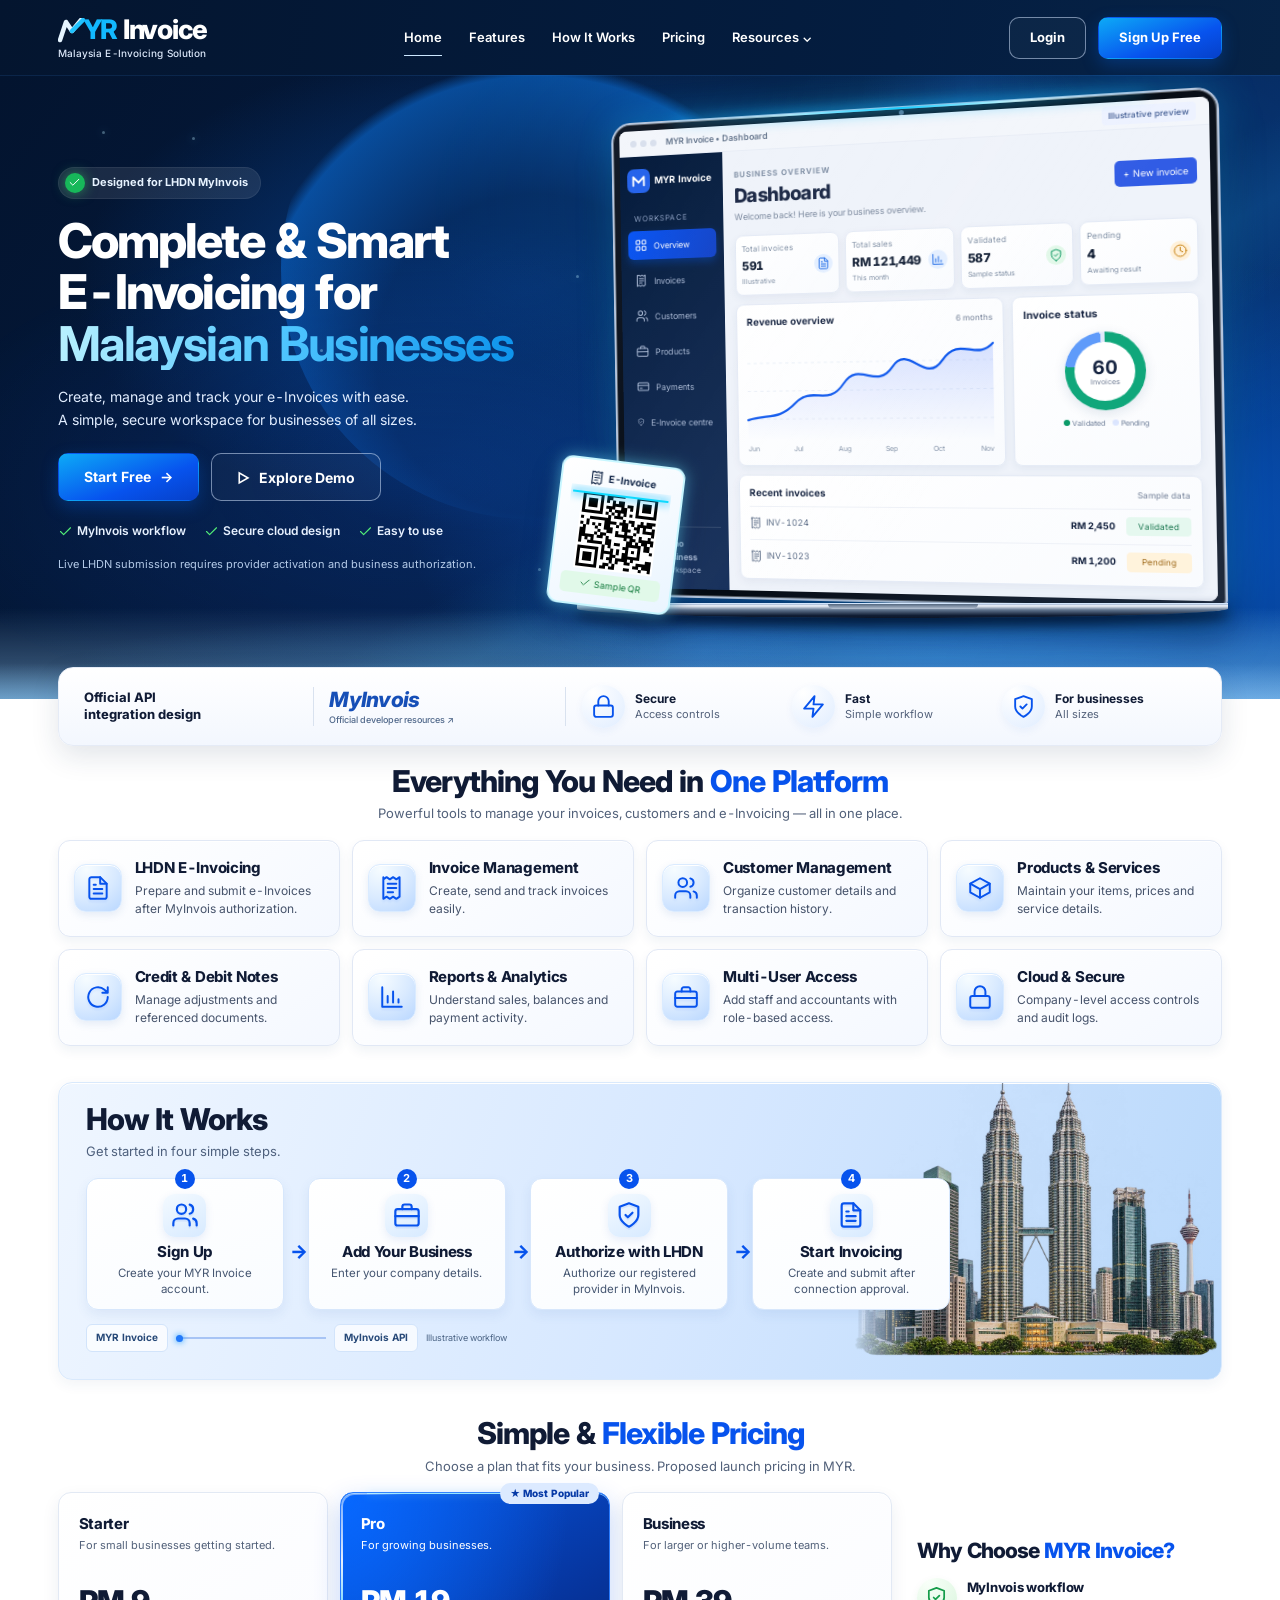
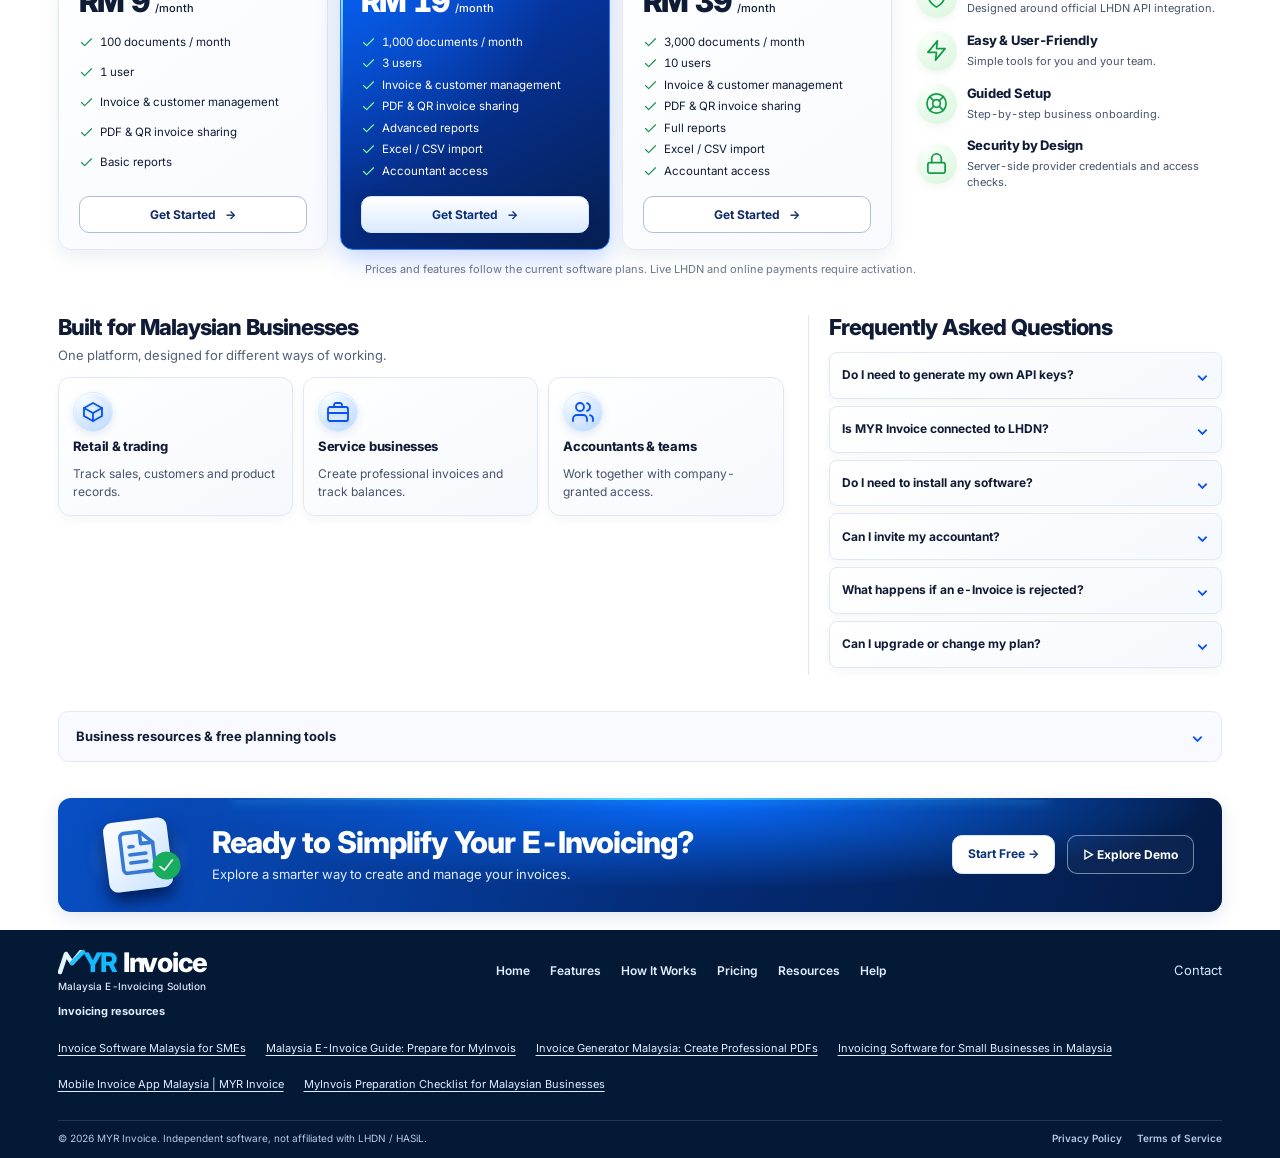
==== commit 1f83c191: "Complete direct A4 PDF downloads on customer portal and repair invoice detail PDF action" ====
--- a/index.html
+++ b/index.html
@@ -5392,12 +5392,12 @@
 function myrPdfBlob(pages){if(!pages.length)throw Error('No PDF pages generated.');const enc=new TextEncoder(),chunks=[],offsets=[0];let offset=0;const write=x=>{const b=typeof x==='string'?enc.encode(x):x;chunks.push(b);offset+=b.byteLength};const obj=(n,body)=>{offsets[n]=offset;write(n+' 0 obj\n');write(body);write('\nendobj\n')};const stream=(n,dict,data)=>{offsets[n]=offset;write(n+' 0 obj\n<< '+dict+' /Length '+data.byteLength+' >>\nstream\n');write(data);write('\nendstream\nendobj\n')};write('%PDF-1.4\n');write(new Uint8Array([37,226,227,207,211,10]));obj(1,'<< /Type /Catalog /Pages 2 0 R >>');obj(2,'<< /Type /Pages /Count '+pages.length+' /Kids ['+pages.map((_,i)=>(3+i*3)+' 0 R').join(' ')+'] >>');const pw=210*72/25.4,ph=297*72/25.4,margin=12*72/25.4,w=pw-2*margin;for(let i=0;i<pages.length;i++){const p=pages[i],n=3+i*3,h=w*p.height/p.width;if(h>ph-2*margin+.5)throw Error('PDF page exceeds A4 bounds.');obj(n,'<< /Type /Page /Parent 2 0 R /MediaBox [0 0 '+pw.toFixed(4)+' '+ph.toFixed(4)+'] /Resources << /XObject << /Im0 '+(n+1)+' 0 R >> >> /Contents '+(n+2)+' 0 R >>');stream(n+1,'/Type /XObject /Subtype /Image /Width '+p.width+' /Height '+p.height+' /ColorSpace /DeviceRGB /BitsPerComponent 8 /Filter /DCTDecode',p.bytes);stream(n+2,'',enc.encode('q\n'+w.toFixed(4)+' 0 0 '+h.toFixed(4)+' '+margin.toFixed(4)+' '+(ph-margin-h).toFixed(4)+' cm\n/Im0 Do\nQ\n'))}const xref=offset,count=3+pages.length*3;write('xref\n0 '+count+'\n0000000000 65535 f \n');for(let i=1;i<count;i++)write(String(offsets[i]).padStart(10,'0')+' 00000 n \n');write('trailer\n<< /Size '+count+' /Root 1 0 R >>\nstartxref\n'+xref+'\n%%EOF\n');return new Blob(chunks,{type:'application/pdf'})}
 function myrPdfCuts(height,max,points,protectedRanges){const cuts=[0];while(cuts[cuts.length-1]<height){const start=cuts[cuts.length-1],target=Math.min(height,start+max);if(target===height){cuts.push(height);break}const safe=y=>!protectedRanges.some(([a,b])=>y>a+1&&y<b-1);const candidates=points.filter(y=>y<=target&&y>start+max*.45&&safe(y));let end=candidates.length?Math.max(...candidates):target;if(!safe(end)){const hit=protectedRanges.filter(([a,b])=>end>a+1&&end<b-1&&a>start+8&&b-a<=max).map(r=>r[0]);if(hit.length)end=Math.min(...hit)}if(end<=start)end=target;cuts.push(end)}return cuts}
 async function myrPdfImageBytes(canvas){const b=await new Promise(resolve=>canvas.toBlob(resolve,'image/jpeg',.96));if(!b)throw Error('Unable to render PDF page.');return new Uint8Array(await b.arrayBuffer())}
-async function myrPdfRenderDoc(source,render){const stage=document.createElement('div');stage.className='myr-pdf-export-stage';stage.setAttribute('aria-hidden','true');const doc=source.cloneNode(true);doc.querySelectorAll('.myr-paper-preview-notice').forEach(e=>e.remove());stage.appendChild(doc);document.body.appendChild(stage);try{await Promise.all([...doc.querySelectorAll('img')].map(async img=>{if(!img.complete)await new Promise((resolve,reject)=>{const t=setTimeout(()=>reject(Error('Company logo did not load.')),10000);img.addEventListener('load',()=>{clearTimeout(t);resolve()},{once:true});img.addEventListener('error',()=>{clearTimeout(t);reject(Error('Company logo could not load.'))},{once:true})});if(!img.naturalWidth)throw Error('Company logo could not load.')}));if(document.fonts?.ready)await document.fonts.ready;const rect=doc.getBoundingClientRect(),width=Math.ceil(rect.width),height=Math.ceil(rect.height),max=Math.floor(width*273/186);if(!width||!height)throw Error('Empty PDF layout.');const pointSet=new Set([0,height]),ranges=[];for(const el of doc.querySelectorAll('tr,.myr-paper-head,.myr-paper-parties,.myr-paper-totals,.myr-paper-verification,.myr-paper-footer,h3,h4')){const b=el.getBoundingClientRect(),top=Math.max(0,Math.floor(b.top-rect.top)),bottom=Math.min(height,Math.ceil(b.bottom-rect.top));pointSet.add(top);pointSet.add(bottom);if(bottom-top<=max)ranges.push([top,bottom])}const walker=document.createTreeWalker(doc,NodeFilter.SHOW_TEXT);let node;while((node=walker.nextNode())){if(!node.textContent.trim())continue;const range=document.createRange();range.selectNodeContents(node);for(const b of range.getClientRects()){const top=Math.max(0,Math.floor(b.top-rect.top)),bottom=Math.min(height,Math.ceil(b.bottom-rect.top));pointSet.add(top);pointSet.add(bottom);ranges.push([top,bottom])}}const cuts=myrPdfCuts(height,max,[...pointSet],ranges),scale=Math.min(2.5,Math.max(.8,15000/height),Math.sqrt(36e6/(width*height)));if(scale<.55)throw Error('Document is too large. Reduce the number of items.');const canvas=await render(doc,{scale,backgroundColor:'#ffffff',logging:false,useCORS:true,allowTaint:false,windowWidth:1280,windowHeight:1000,width,height});if(!canvas.width||!canvas.height)throw Error('PDF rendering failed.');const pages=[];for(let i=1;i<cuts.length;i++){const from=Math.round(cuts[i-1]*canvas.height/height),to=Math.round(cuts[i]*canvas.height/height),part=document.createElement('canvas');part.width=canvas.width;part.height=Math.min(to-from,Math.floor(canvas.width*273/186));if(part.height<to-from){/* Preserve the final pixel by slightly rescaling the complete slice. */}if(part.height<=0)continue;const ctx=part.getContext('2d');ctx.fillStyle='#fff';ctx.fillRect(0,0,part.width,part.height);ctx.drawImage(canvas,0,from,canvas.width,to-from,0,0,part.width,part.height);pages.push({width:part.width,height:part.height,bytes:await myrPdfImageBytes(part)});part.width=part.height=0}canvas.width=canvas.height=0;return pages}finally{stage.remove()}}
+async function myrPdfRenderDoc(source,render){const stage=document.createElement('div');stage.className='myr-pdf-export-stage';stage.setAttribute('aria-hidden','true');const doc=source.cloneNode(true);stage.appendChild(doc);document.body.appendChild(stage);try{await Promise.all([...doc.querySelectorAll('img')].map(async img=>{if(!img.complete)await new Promise((resolve,reject)=>{const t=setTimeout(()=>reject(Error('Company logo did not load.')),10000);img.addEventListener('load',()=>{clearTimeout(t);resolve()},{once:true});img.addEventListener('error',()=>{clearTimeout(t);reject(Error('Company logo could not load.'))},{once:true})});if(!img.naturalWidth)throw Error('Company logo could not load.')}));if(document.fonts?.ready)await document.fonts.ready;const rect=doc.getBoundingClientRect(),width=Math.ceil(rect.width),height=Math.ceil(rect.height),max=Math.floor(width*273/186);if(!width||!height)throw Error('Empty PDF layout.');const pointSet=new Set([0,height]),ranges=[];for(const el of doc.querySelectorAll('tr,.myr-paper-head,.myr-paper-parties,.myr-paper-totals,.myr-paper-verification,.myr-paper-footer,h3,h4')){const b=el.getBoundingClientRect(),top=Math.max(0,Math.floor(b.top-rect.top)),bottom=Math.min(height,Math.ceil(b.bottom-rect.top));pointSet.add(top);pointSet.add(bottom);if(bottom-top<=max)ranges.push([top,bottom])}const walker=document.createTreeWalker(doc,NodeFilter.SHOW_TEXT);let node;while((node=walker.nextNode())){if(!node.textContent.trim())continue;const range=document.createRange();range.selectNodeContents(node);for(const b of range.getClientRects()){const top=Math.max(0,Math.floor(b.top-rect.top)),bottom=Math.min(height,Math.ceil(b.bottom-rect.top));pointSet.add(top);pointSet.add(bottom);ranges.push([top,bottom])}}const cuts=myrPdfCuts(height,max,[...pointSet],ranges),scale=Math.min(2.5,Math.max(.8,15000/height),Math.sqrt(36e6/(width*height)));if(scale<.55)throw Error('Document is too large. Reduce the number of items.');const canvas=await render(doc,{scale,backgroundColor:'#ffffff',logging:false,useCORS:true,allowTaint:false,windowWidth:1280,windowHeight:1000,width,height});if(!canvas.width||!canvas.height)throw Error('PDF rendering failed.');const pages=[];for(let i=1;i<cuts.length;i++){const from=Math.round(cuts[i-1]*canvas.height/height),to=Math.round(cuts[i]*canvas.height/height),part=document.createElement('canvas');part.width=canvas.width;part.height=Math.min(to-from,Math.floor(canvas.width*273/186));if(part.height<to-from){/* Preserve the final pixel by slightly rescaling the complete slice. */}if(part.height<=0)continue;const ctx=part.getContext('2d');ctx.fillStyle='#fff';ctx.fillRect(0,0,part.width,part.height);ctx.drawImage(canvas,0,from,canvas.width,to-from,0,0,part.width,part.height);pages.push({width:part.width,height:part.height,bytes:await myrPdfImageBytes(part)});part.width=part.height=0}canvas.width=canvas.height=0;return pages}finally{stage.remove()}}
 function myrPdfSaveBlob(blob,filename){const url=URL.createObjectURL(blob),a=document.createElement('a');a.href=url;a.download=filename;document.body.appendChild(a);a.click();a.remove();setTimeout(()=>URL.revokeObjectURL(url),30000)}
-async function myrDownloadPdf(batch=false){if(MYR_PDF_BUSY)return;const docs=[...document.querySelectorAll(batch?'#modal .myr-list-print-batch>.doc':'#modal .doc')];if(!docs.length)return;if(batch&&!can('Download'))return;const copies=docs.map(d=>d.cloneNode(true));const btns=[...document.querySelectorAll('#modal [data-myr-pdf-download]')];MYR_PDF_BUSY=true;const labels=btns.map(b=>b.innerHTML);btns.forEach(b=>{b.disabled=true;b.textContent='Generating PDF…'});try{const render=await myrPdfRenderer(),pages=[];for(const doc of copies)pages.push(...await myrPdfRenderDoc(doc,render));const file=batch?'MYR-Invoices-'+todayStr()+'.pdf':myrPdfFilename(copies[0]);myrPdfSaveBlob(myrPdfBlob(pages),file);toast('A4 PDF ready.','ok')}catch(e){toast('PDF download failed: '+(e.message||'Please retry.'),'err')}finally{MYR_PDF_BUSY=false;btns.forEach((b,i)=>{b.disabled=false;b.innerHTML=labels[i]})}}
+async function myrDownloadPdf(batch=false,source=null){if(MYR_PDF_BUSY)return;const docs=source?[source]:[...document.querySelectorAll(batch?'#modal .myr-list-print-batch>.doc':'#modal .doc')];if(!docs.length)return;if(batch&&!can('Download'))return;const copies=docs.map(d=>d.cloneNode(true));const btns=[...document.querySelectorAll(source?'.mobile-page [data-myr-pdf-download]':'#modal [data-myr-pdf-download]')];MYR_PDF_BUSY=true;const labels=btns.map(b=>b.innerHTML);btns.forEach(b=>{b.disabled=true;b.textContent='Generating PDF…'});try{const render=await myrPdfRenderer(),pages=[];for(const doc of copies)pages.push(...await myrPdfRenderDoc(doc,render));const file=batch?'MYR-Invoices-'+todayStr()+'.pdf':myrPdfFilename(copies[0]);myrPdfSaveBlob(myrPdfBlob(pages),file);toast('A4 PDF ready.','ok')}catch(e){toast('PDF download failed: '+(e.message||'Please retry.'),'err')}finally{MYR_PDF_BUSY=false;btns.forEach((b,i)=>{b.disabled=false;b.innerHTML=labels[i]})}}
 function myrPdfButtons(batch=false){return '<button class="btn" onclick="'+(batch?'myrListPrintBatch()':'printDoc()')+'">'+ic('print',15)+' Print</button><button class="btn p" data-myr-pdf-download onclick="myrDownloadPdf('+batch+')">'+ic('dl',16)+' Download A4 PDF</button>'}
 
-function myrPortalPdf(){if(!PORTAL?.inv||!PORTAL?.co)return;modal('Invoice preview',docHTML(PORTAL.inv,PORTAL.co),'<button class="btn" onclick="closeModal()">Close</button>'+myrPdfButtons(),true)}
+function myrPortalPdf(){if(!PORTAL?.inv||!PORTAL?.co)return;const doc=document.querySelector('.mobile-page .doc.myr-paper');if(!doc)return toast('Invoice preview is unavailable.','err');return myrDownloadPdf(false,doc)}
 function printDoc(){const d=$('#modal .doc');if(!d)return;$('#print').innerHTML=d.outerHTML;window.print()}
 
 /* ================= Invoice detail ================= */
@@ -5417,7 +5417,7 @@
  ${st==='Submitted'?`<div class="note mb">Accepted for processing — LHDN has not finished validation. This is not a validation result yet. Status is checked automatically; use Refresh status anytime.</div>`:''}
  ${inv.appStatus==='Submission Queued'&&!LHDN.base(co)?`<div class="note w mb">Queued but <b>nothing has been sent to LHDN</b> — the LHDN backend is not connected. <a href="#/app/integrations">Connect now</a>.</div>`:''}
  ${inv.lhdn.lastError&&!['Valid','Submitted'].includes(st)?`<div class="note e mb"><b>Last attempt failed (${esc(inv.lhdn.lastError.kind)}):</b> ${esc(inv.lhdn.lastError.message)}</div>`:''}
- <div class="bgrid"><div><div class="card pad"><div class="row sb mb"><h3>Document</h3><div class="row"><button class="btn sm" data-invoice="${esc(id)}" onclick="myrOpenInvoicePrint(this.dataset.invoice)">${ic('print',14)}Print / PDF</button>',true)">${ic('print',14)}Print / PDF</button><button class="btn sm" onclick="dlJSON('${id}')">${ic('dl',14)}UBL JSON</button><button class="btn sm" onclick="dupInvoice('${id}')">Duplicate</button>${st==='Not Submitted'&&!inv.lhdn.attempts.length&&can('Edit Draft')?`<button class="btn sm d" onclick="delInvoice('${id}')">Delete</button>`:''}</div></div>${docHTML(inv,co)}</div>
+ <div class="bgrid"><div><div class="card pad"><div class="row sb mb"><h3>Document</h3><div class="row"><button class="btn sm" data-invoice="${esc(id)}" onclick="myrOpenInvoicePrint(this.dataset.invoice)">${ic('dl',14)}PDF</button><button class="btn sm" onclick="dlJSON('${id}')">${ic('dl',14)}UBL JSON</button><button class="btn sm" onclick="dupInvoice('${id}')">Duplicate</button>${st==='Not Submitted'&&!inv.lhdn.attempts.length&&can('Edit Draft')?`<button class="btn sm d" onclick="delInvoice('${id}')">Delete</button>`:''}</div></div>${docHTML(inv,co)}</div>
  ${inv.lhdn.errors.length?`<div class="card pad mt"><h3 class="mb">Official validation errors</h3>${inv.lhdn.errors.map(e=>{const x=explainErr(e);return `<div class="iss"><b>${esc(x.title)}</b><div class="m">${esc(x.reason)}</div><div class="a">→ ${esc(x.fix)}</div><div class="muted mono mt8">${esc([e.code,e.step,e.path].filter(Boolean).join(' · '))}: ${esc(e.message)}</div></div>`}).join('')}</div>`:''}</div>
  <aside class="bside"><div class="card pad"><h3 class="mb8">LHDN record</h3><dl class="kv"><dt>Environment</dt><dd>${esc(inv.lhdn.attempts.at(-1)?.env||co.lhdn.env)}</dd><dt>Submission UID</dt><dd class="mono">${esc(inv.lhdn.submissionUid||'—')}</dd><dt>Document UUID</dt><dd class="mono">${esc(inv.lhdn.uuid||'—')}</dd><dt>Long ID</dt><dd class="mono">${esc(inv.lhdn.longId||'—')}</dd><dt>Validated</dt><dd>${fmtDT(inv.lhdn.validatedAt)}</dd><dt>Attempts</dt><dd>${inv.lhdn.attempts.length}</dd></dl>${vurl?`<a class="btn sm mt" href="${esc(vurl)}" target="_blank" rel="noopener">${ic('link',14)}Official verification page</a>`:''}
  ${st==='Valid'?`<div class="note ${hl>0?(hl<24?'w':''):'e'} mt sm">${ic('clock',14)} ${hl>0?`Cancellation window: <b>${Math.floor(hl)}h ${Math.floor((hl%1)*60)}m</b> left (until ${fmtDT(cancelDeadline(inv))}). Buyer rejection requests also fall in this window.`:'Cancellation window has closed. Use a credit, debit or refund note for changes.'}</div>`:''}</div>
@@ -5682,7 +5682,7 @@
  if(!meta||!meta.invoice)return `<div class="mobile-page"><div class="box">${empty('lock','Link unavailable','This invoice link is invalid or has expired. Please contact the supplier.')}</div></div>`;
  const co=Object.assign({customers:[],invoices:[],lhdn:{env:'sandbox'}},meta.company);const inv=meta.invoice;inv.payments=inv.payments||[];PORTAL={co,inv,token};
  const total=calc(inv).total,bal=Math.max(0,total-(meta.paid??paidOf(inv)));const ps=!isSale(inv)?'N/A':bal<=0&&total>0?'Paid':inv.dueDate&&inv.dueDate<todayStr()?'Overdue':bal<total?'Partially Paid':'Unpaid';const vurl=verifyUrl(co,inv);
- return `<div class="mobile-page"><div class="box" style="max-width:860px"><div class="row sb mb"><b style="color:var(--navy)">${esc(co.name)}</b><span class="muted sm">Secure invoice link</span></div><div class="card pad mb"><div class="row sb"><div><h2 style="font-size:20px">${esc(inv.number)}</h2><div class="muted">${money(total,inv.currency)} · Balance ${money(bal,inv.currency)}</div></div><div class="row">${B(inv.lhdn.status)}${B(ps)}</div></div><div class="row mt"><button class="btn" onclick="myrPortalPdf()">${ic('dl',16)}Download PDF</button>${vurl?`<a class="btn" href="${esc(vurl)}" target="_blank" rel="noopener">${ic('shield',16)}Verify with LHDN</a>`:''}<button class="btn" onclick="portalCorrection()">Request correction</button></div><p class="muted sm mt">Online payment will be available once the supplier connects a verified payment gateway.</p></div>${docHTML(inv,co)}</div></div>`}
+ return `<div class="mobile-page"><div class="box" style="max-width:860px"><div class="row sb mb"><b style="color:var(--navy)">${esc(co.name)}</b><span class="muted sm">Secure invoice link</span></div><div class="card pad mb"><div class="row sb"><div><h2 style="font-size:20px">${esc(inv.number)}</h2><div class="muted">${money(total,inv.currency)} · Balance ${money(bal,inv.currency)}</div></div><div class="row">${B(inv.lhdn.status)}${B(ps)}</div></div><div class="row mt"><button class="btn" data-myr-pdf-download onclick="myrPortalPdf()">${ic('dl',16)}Download A4 PDF</button>${vurl?`<a class="btn" href="${esc(vurl)}" target="_blank" rel="noopener">${ic('shield',16)}Verify with LHDN</a>`:''}<button class="btn" onclick="portalCorrection()">Request correction</button></div><p class="muted sm mt">Online payment will be available once the supplier connects a verified payment gateway.</p></div>${docHTML(inv,co)}</div></div>`}
 function portalCorrection(){modal('Request correction',`<div class="fg"><label class="f">What needs correcting?</label><textarea id="pc-m" maxlength="1000"></textarea></div>${field('pc-e','Your email','','email')}`,`<button class="btn" onclick="closeModal()">Cancel</button><button class="btn p" onclick="sendCorrection()">Send</button>`)}
 async function sendCorrection(){const msg=val('pc-m'),email=val('pc-e');if(!msg)return toast('Describe the correction.','err');const token=PORTAL.token;
  if(CLOUD){const {error}=await SB.rpc('submit_public_link',{p_token:token,p_payload:{message:msg,email}});if(error)return toast(error.message,'err')}
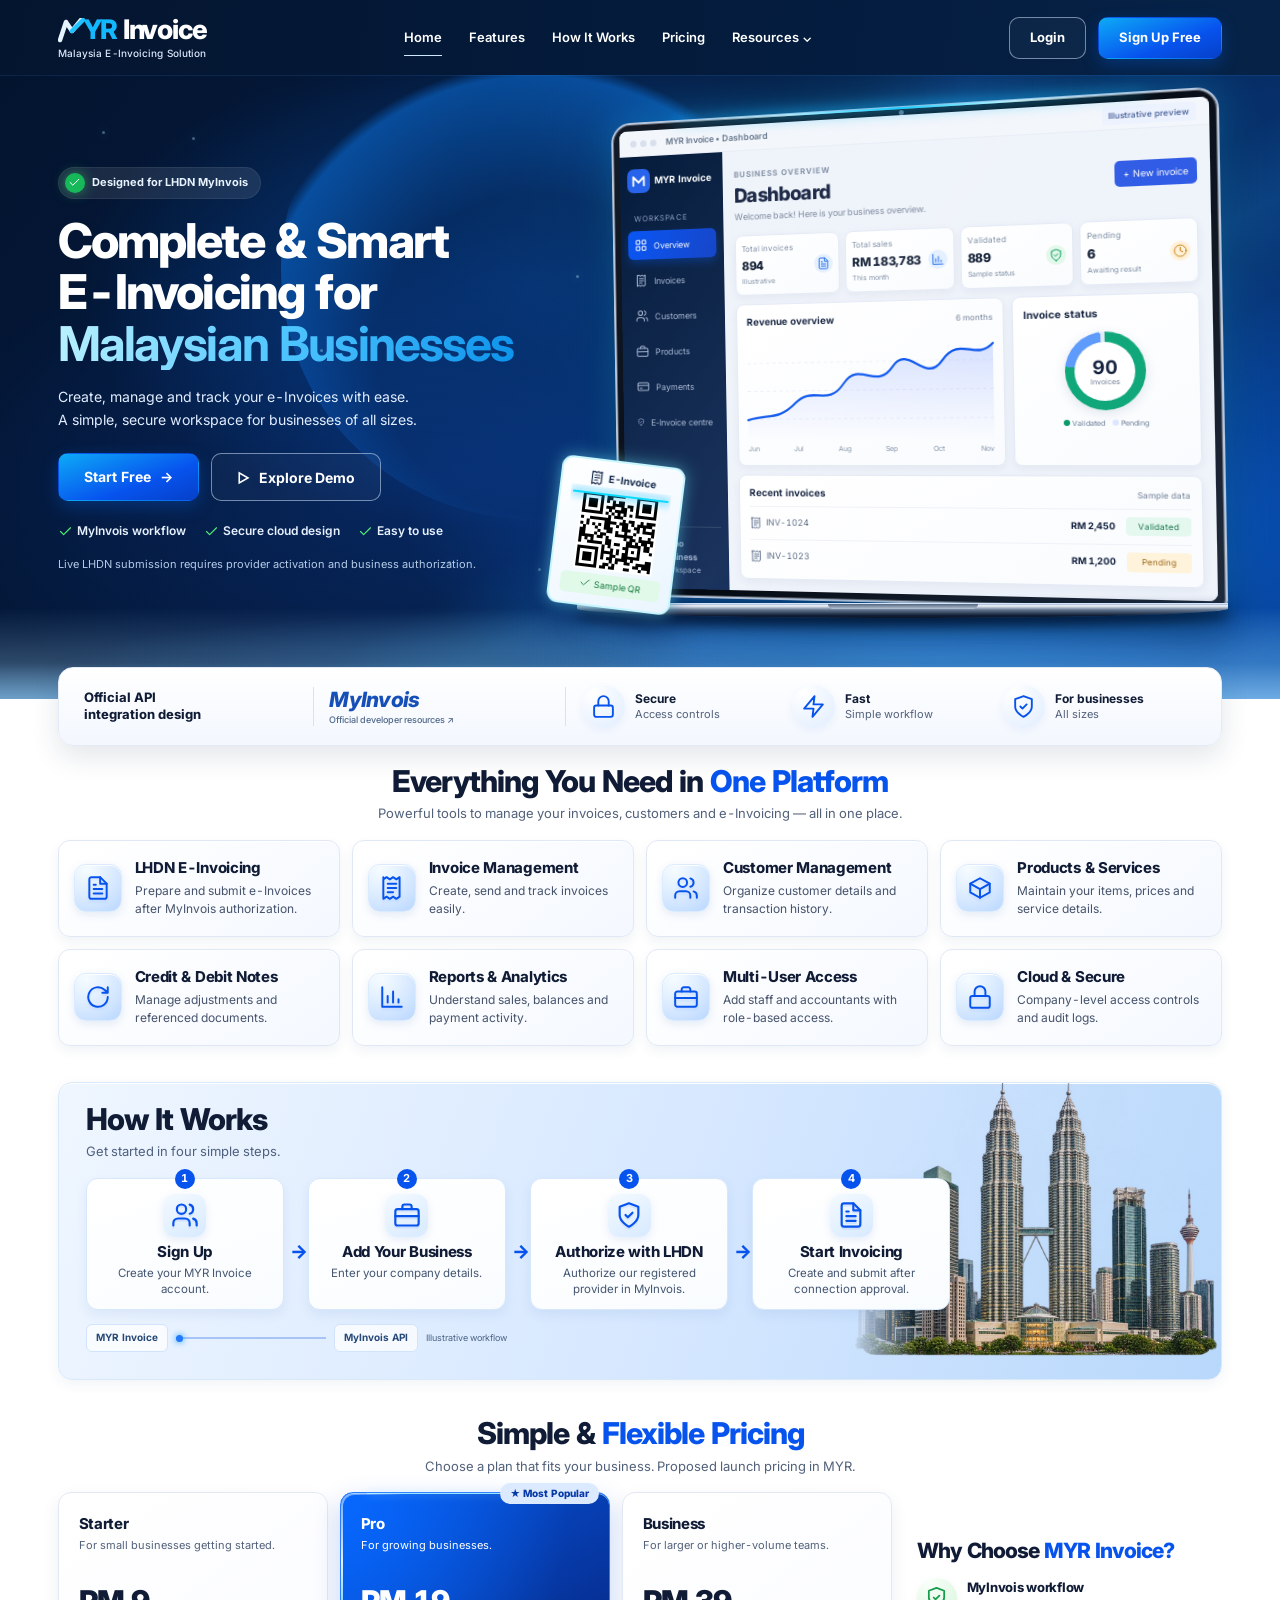
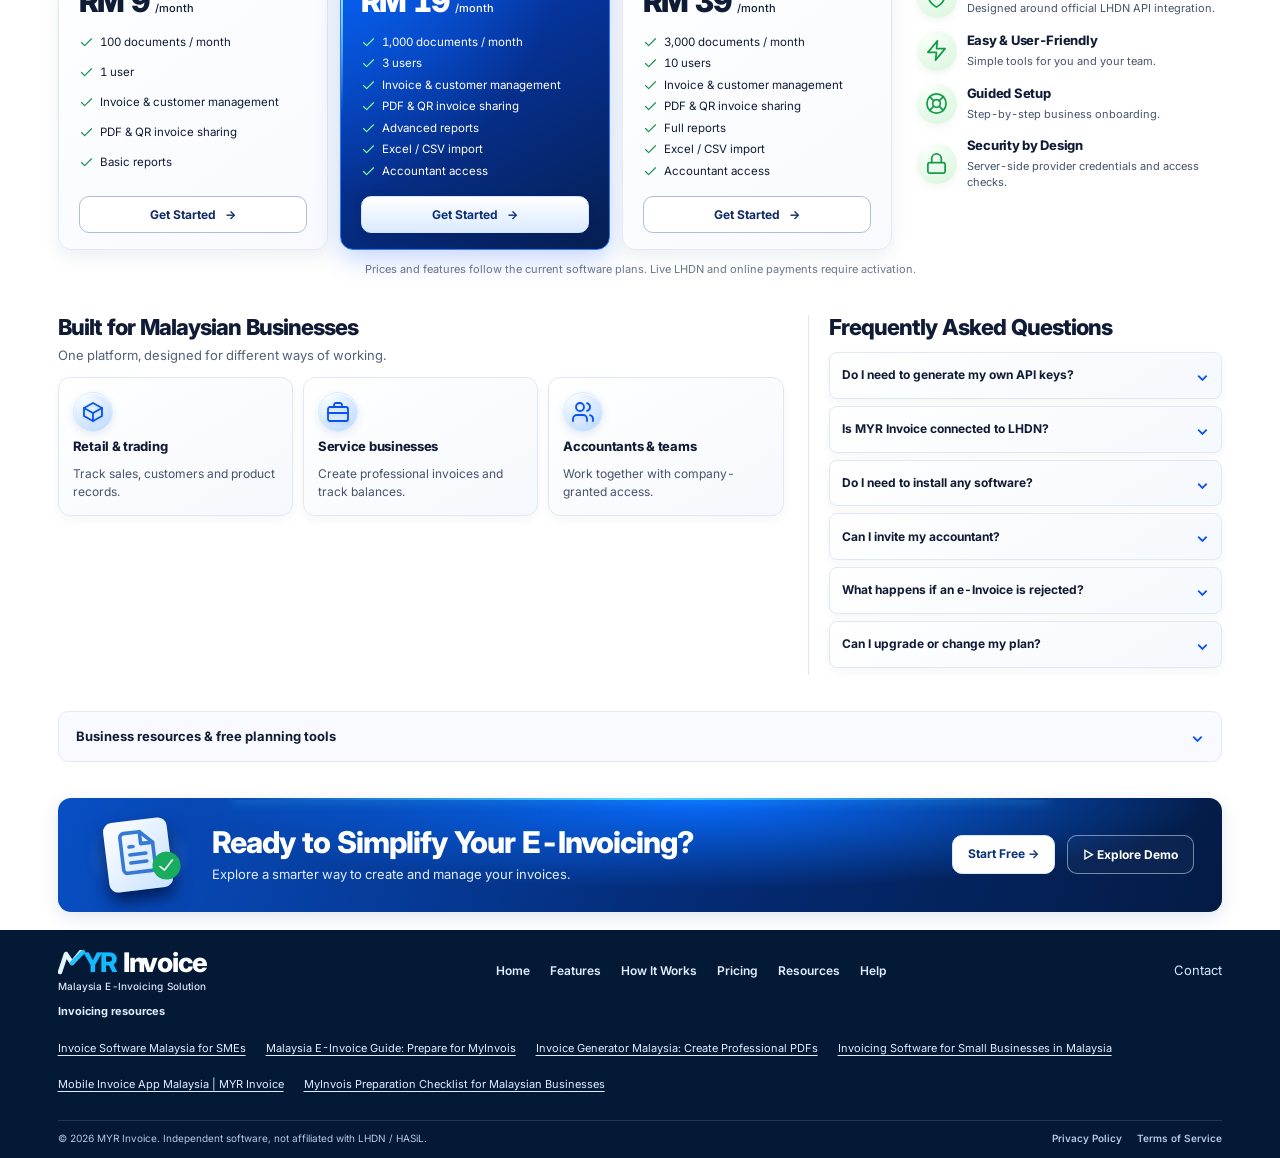
==== commit 0fb2e675: "Rebuild Reports overview as compact invoice-style analytics dashboard with live-data charts" ====
--- a/index.html
+++ b/index.html
@@ -4356,6 +4356,11 @@
 .myr-pdf-export-stage .myr-paper-table-wrap{overflow:visible!important}.myr-pdf-export-stage .myr-paper-table{width:100%!important;min-width:0!important;table-layout:fixed!important}
 .myr-pdf-export-stage .myr-paper-end{grid-template-columns:minmax(0,1fr) minmax(0,44%)!important;gap:20px!important}.myr-pdf-export-stage .myr-paper-totals{width:100%!important}
 @media print{.myr-pdf-export-stage{display:none!important}}
+
+/* Compact analytics workspace, matching the invoice editor typography and spacing. */
+.myr-report-hero{display:flex;align-items:center;justify-content:space-between;gap:8px;margin:0 0 7px}.myr-report-title{display:flex;align-items:center;gap:8px}.myr-report-title>span{display:grid;place-items:center;width:36px;height:36px;border-radius:8px;background:#e5edff;color:#3455eb;flex:none}.myr-report-title h1{font-size:25px;line-height:1.15;margin:0}.myr-report-title small{font-size:11px;color:var(--myr-ref-muted)}.myr-business .myr-report-hero .btn{font-size:11px;min-height:32px;border-radius:7px}
+.myr-business .myr-report-premium{gap:7px}.myr-report-kpis .myr-list-kpi-copy{gap:2px}.myr-report-kpis .myr-report-kpi-detail{font-size:9px;opacity:.85}.myr-report-kpi-link{margin-left:auto;font-size:18px;color:var(--list-accent);padding:4px;align-self:center}.myr-report-analytics{display:grid;grid-template-columns:minmax(0,1.85fr) minmax(0,1fr);gap:8px;align-items:stretch}.myr-report-columns{display:grid;grid-template-columns:repeat(3,minmax(0,1fr));gap:8px;align-items:start}.myr-report-columns>div{display:grid;gap:7px;min-width:0}.myr-report-premium .myr-report-body{padding:7px 9px;gap:6px}.myr-report-premium .myr-list-topline{padding:7px 9px}.myr-report-premium .myr-list-top-hint{font-size:9px}.myr-report-chart-tabs{display:flex;gap:3px}.myr-report-chart-tabs button{font:inherit;font-size:10px;border:1px solid var(--myr-ref-line);background:transparent;color:var(--myr-ref-muted);border-radius:5px;padding:4px 8px;cursor:pointer}.myr-report-chart-tabs button.on{background:#e8efff;color:#3455eb;border-color:#d4dfff;font-weight:700}.myr-report-chart-legend{display:flex;align-items:center;gap:12px;font-size:10px;color:var(--myr-ref-muted);flex-wrap:wrap}.myr-report-chart-legend span,.myr-report-donut-legend>div{display:flex;align-items:center;gap:5px}.myr-report-chart-legend i,.myr-report-donut-legend i,.myr-report-status i{width:7px;height:7px;border-radius:50%;display:inline-block;flex:none}.myr-report-chart-legend small{margin-left:auto;font-size:9px}.myr-report-chart-svg{width:100%;height:auto;max-height:178px;display:block}.myr-report-gridline{stroke:var(--myr-ref-line);stroke-width:1}.myr-report-axis{font-size:10px;fill:var(--myr-ref-muted)}.myr-report-donut-wrap{display:grid;grid-template-columns:minmax(95px,40%) minmax(0,1fr);gap:6px;align-items:center;min-height:145px}.myr-report-donut-wrap svg{width:100%;max-height:145px}.myr-report-donut-value{font-size:23px;font-weight:750;fill:var(--myr-ref-text)}.myr-report-donut-legend{display:grid;gap:10px;min-width:0;font-size:11px}.myr-report-donut-legend>div{flex-wrap:wrap}.myr-report-donut-legend>div b{margin-left:auto;white-space:nowrap}.myr-report-donut-legend a{font-size:11px;color:#3455eb;font-weight:650}.myr-report-ranked{display:flex;align-items:center;gap:6px}.myr-report-ranked>div{flex:1;min-width:0}.myr-report-rank{font-size:10px;width:19px;height:19px;display:grid;place-items:center;border-radius:5px;color:#3455eb;background:#eaf0ff;flex:none}.myr-report-status>span{display:flex;align-items:center;gap:6px}.myr-report-status i.good{background:#15956a}.myr-report-status i.bad{background:#cf4545}.myr-report-status i.pending{background:#d69a31}.myr-report-status i.neutral{background:#8a9ab3}.myr-report-premium .myr-report-track{height:4px;margin-top:4px}.myr-report-premium .myr-report-table{min-width:240px}.myr-business.myr-dark .myr-report-title>span,.myr-business.myr-dark .myr-report-rank,.myr-business.myr-dark .myr-report-chart-tabs button.on{background:#203453;color:#b6cdff}
+@media(max-width:1050px){.myr-report-columns{grid-template-columns:repeat(2,minmax(0,1fr))}.myr-report-columns>div:last-child{grid-column:1/-1;grid-template-columns:repeat(2,minmax(0,1fr))}.myr-report-donut-wrap{grid-template-columns:1fr;gap:2px}.myr-report-donut-wrap svg{max-height:100px}}@media(max-width:767px){.myr-report-hero{flex-wrap:wrap}.myr-report-title h1{font-size:22px}.myr-report-analytics,.myr-report-columns,.myr-report-columns>div:last-child{grid-template-columns:1fr}.myr-report-columns>div:last-child{grid-column:auto}.myr-report-donut-wrap{grid-template-columns:110px 1fr}.myr-report-chart-svg{max-height:190px}.myr-report-chart-tabs button{min-height:30px}}
 </style>
 </head>
 <body>
@@ -5908,26 +5913,40 @@
 function myrReportPanel(title,icon,body,hint=''){return `<section class="card myr-list-card myr-report-panel"><div class="myr-list-topline"><div class="myr-list-title">${ic(icon,16)}<b>${title}</b></div>${hint?`<span class="myr-list-top-hint">${hint}</span>`:''}</div><div class="myr-report-body">${body}</div></section>`}
 function myrReportEmpty(message){return `<p class="myr-report-empty">${message}</p>`}
 function myrReportBar(label,value,max,tone='blue'){const width=max>0?Math.max(0,Math.min(100,value/max*100)):0;return `<div class="myr-report-bar"><div><span>${esc(label)}</span><b class="num">${money(value)}</b></div><div class="myr-report-track"><i class="${tone}" style="width:${width}%"></i></div></div>`}
-function myrReportExport(){if(!can('Export'))return toast('Your role cannot export.','err');const co=CO(),[f,t]=repRange();const docs=co.invoices.filter(i=>i.issueDate>=f&&i.issueDate<=t);const rows=[['Number','Type','Customer','Issue date','Due date','Currency','Subtotal','Discount','Tax','Total','Paid','LHDN status','Payment status']];docs.forEach(i=>{const c=custOf(co,i)||{},v=calc(i);rows.push([i.number,DOC_TYPES[i.docType],c.name,i.issueDate,i.dueDate,i.currency,(v.sub/100).toFixed(2),(v.disc/100).toFixed(2),(v.tax/100).toFixed(2),(v.total/100).toFixed(2),(paidOf(i)/100).toFixed(2),i.lhdn.status,payStatus(i)])});download('myrinvoice-report-'+f+'-to-'+t+'.csv','\uFEFF'+toCSV(rows));audit(co,'export.report',docs.length+' documents · '+f+' to '+t)}
-function vReports(p=[]){if(p[0]==='quotations'){go('#/app/quotations');return null;}if(p[0]==='expenses')return myrExpenseView();if(p[0]==='statements')return myrStatementView();if(p[0]==='recurring')return myrRecurringView();const co=CO();const [f,t]=repRange();const docs=co.invoices.filter(i=>i.issueDate>=f&&i.issueDate<=t);const sales=docs.filter(i=>isSale(i)&&i.lhdn.status!=='Cancelled');const adj=docs.filter(i=>['02','04','12','14'].includes(i.docType)&&i.lhdn.status!=='Cancelled');
+function myrReportExport(){if(!can('Export'))return toast('Your role cannot export.','err');const co=CO(),[f,t]=myrReportRange();const docs=co.invoices.filter(i=>i.issueDate>=f&&i.issueDate<=t);const safe=x=>/^[=+\-@\t\r]/.test(String(x??''))?"'"+x:x;const rows=[['Number','Type','Customer','Issue date','Due date','Currency','Subtotal','Discount','Tax','Total','Paid','LHDN status','Payment status']];docs.forEach(i=>{const c=custOf(co,i)||{},v=calc(i);rows.push([safe(i.number),DOC_TYPES[i.docType],safe(c.name),i.issueDate,i.dueDate,i.currency,(v.sub/100).toFixed(2),(v.disc/100).toFixed(2),(v.tax/100).toFixed(2),(v.total/100).toFixed(2),(paidOf(i)/100).toFixed(2),i.lhdn.status,payStatus(i)])});download('myrinvoice-report-'+f+'-to-'+t+'.csv','\uFEFF'+toCSV(rows));audit(co,'export.report',docs.length+' documents · '+f+' to '+t)}
+function myrReportRange(){const [a,b]=repRange();return a<=b?[a,b]:[b,a]}
+function myrReportBuckets(f,t,sales,pays,expenses){const day=864e5,start=Date.parse(f+'T00:00:00Z'),end=Date.parse(t+'T00:00:00Z'),days=Math.max(1,Math.floor((end-start)/day)+1);if(!Number.isFinite(days))return [];const step=Math.max(1,Math.ceil(days/12)),b=[];for(let i=0;i<days;i+=step){const from=new Date(start+i*day).toISOString().slice(0,10),to=new Date(start+Math.min(days-1,i+step-1)*day).toISOString().slice(0,10);b.push({from,to,sales:0,collections:0,expenses:0})}const add=(date,k,value)=>{const n=Math.floor((Date.parse(date+'T00:00:00Z')-start)/day/step);if(n>=0&&n<b.length&&date>=f&&date<=t)b[n][k]+=value};sales.forEach(x=>add(x.issueDate,'sales',myrSen(calc(x).total,x)));pays.forEach(x=>add(x.date,'collections',myrSen(x.amount,x.inv)));expenses.forEach(x=>add(x.date,'expenses',x.amount));return b}
+function myrReportAxis(v){const x=v/100;return Math.abs(x)>=1e6?(x/1e6).toLocaleString('en-MY',{maximumFractionDigits:1})+'m':Math.abs(x)>=1000?(x/1000).toLocaleString('en-MY',{maximumFractionDigits:1})+'k':x.toLocaleString('en-MY',{maximumFractionDigits:2})}
+function myrReportChart(buckets,mode='sales'){const series=mode==='cash'?[['collections','Collections','#15956a'],['expenses','Expenses','#e1a046']]:[['sales','Invoiced sales','#4263eb'],['collections','Collections','#15956a']];const W=640,H=184,L=56,R=10,T=12,B=27,plotW=W-L-R,plotH=H-T-B;const values=buckets.flatMap(b=>series.map(([k])=>Number(b[k])||0));const hi=Math.max(0,...values),lo=Math.min(0,...values),span=hi-lo||100;const rawStep=span/4,pow=10**Math.floor(Math.log10(rawStep)),step=Math.max(1,Math.ceil(rawStep/pow)*pow),max=hi===0&&lo===0?4*step:Math.max(0,Math.ceil(hi/step)*step),min=Math.min(0,Math.floor(lo/step)*step),range=max-min||1,y=v=>T+(max-v)/range*plotH,group=plotW/Math.max(1,buckets.length),bw=Math.min(22,group*.31);let grid='';for(let v=min;v<=max+step*.001;v+=step){const yy=y(v);grid+='<line x1="'+L+'" x2="'+(W-R)+'" y1="'+yy+'" y2="'+yy+'" class="myr-report-gridline"/><text x="'+(L-7)+'" y="'+(yy+3)+'" text-anchor="end" class="myr-report-axis">'+esc(myrReportAxis(v))+'</text>'}const bars=buckets.map((b,i)=>{const cx=L+(i+.5)*group;const label=new Date(b.from+'T00:00:00Z').toLocaleDateString('en-GB',{day:'numeric',month:'short',timeZone:'UTC'});const display=buckets.length<=6||i%2===0||i===buckets.length-1;return series.map(([key,name,color],j)=>{const val=b[key]||0,yy=Math.min(y(val),y(0)),height=Math.abs(y(val)-y(0));return '<g><title>'+esc(name+' · '+fmtDate(b.from)+(b.from!==b.to?' – '+fmtDate(b.to):'')+': '+money(val))+'</title><rect x="'+(cx+(j-1)*bw+1)+'" y="'+yy+'" width="'+Math.max(1,bw-2)+'" height="'+height+'" rx="2" fill="'+color+'"/></g>'}).join('')+(display?'<text x="'+cx+'" y="'+(H-8)+'" text-anchor="middle" class="myr-report-axis">'+esc(label)+'</text>':'')}).join('');return '<div class="myr-report-chart-legend">'+series.map(([,name,color])=>'<span><i style="background:'+color+'"></i>'+name+'</span>').join('')+'<small>MYR · '+(buckets.length&&buckets[0].from!==buckets[0].to?'Grouped dates':'Daily')+'</small></div><svg class="myr-report-chart-svg" viewBox="0 0 '+W+' '+H+'" role="img" aria-label="'+(mode==='cash'?'Collections and expenses by period':'Sales and collections by period')+'">'+grid+bars+'</svg>'}
+function myrReportDonut(paid,open){const a=Math.max(0,paid),b=Math.max(0,open),total=a+b,pct=total?Math.round(a/total*100):0,arc=2*Math.PI*48,green=total?arc*a/total:0;return '<div class="myr-report-donut-wrap"><svg viewBox="0 0 132 132" role="img" aria-label="'+esc(total?pct+' percent recorded paid':'No recorded amounts')+'"><circle cx="66" cy="66" r="48" fill="none" stroke="'+(total?'#e5a342':'#e4e9f2')+'" stroke-width="15"/>'+(green?'<circle cx="66" cy="66" r="48" fill="none" stroke="#15956a" stroke-width="15" stroke-dasharray="'+green+' '+(arc-green)+'" transform="rotate(-90 66 66)"/>':'')+'<text x="66" y="64" text-anchor="middle" class="myr-report-donut-value">'+(total?pct+'%':'—')+'</text><text x="66" y="79" text-anchor="middle" class="myr-report-axis">Recorded paid</text></svg><div class="myr-report-donut-legend"><div><i style="background:#15956a"></i><span>Recorded paid</span><b>'+money(a)+'</b></div><div><i style="background:#e5a342"></i><span>Outstanding</span><b>'+money(b)+'</b></div><a href="#/app/payments">View payments ›</a></div></div>'}
+function myrReportDelta(current,previous){if(!previous)return previous===0&&current===0?'No change':'No prior baseline';const pct=(current-previous)/Math.abs(previous)*100;return (pct>0?'+':'')+pct.toFixed(1)+'% vs prior period'}
+function myrReportChartMode(mode){const el=document.getElementById('myr-report-chart');if(!el)return;MYR_REPORT_MODE=mode==='cash'?'cash':'sales';rerender()}
+let MYR_REPORT_MODE='sales';
+
+function vReports(p=[]){if(p[0]==='quotations'){go('#/app/quotations');return null;}if(p[0]==='expenses')return myrExpenseView();if(p[0]==='statements')return myrStatementView();if(p[0]==='recurring')return myrRecurringView();const co=CO();const [f,t]=myrReportRange();const docs=co.invoices.filter(i=>i.issueDate>=f&&i.issueDate<=t);const sales=docs.filter(i=>isSale(i)&&i.lhdn.status!=='Cancelled');const adj=docs.filter(i=>['02','04','12','14'].includes(i.docType)&&i.lhdn.status!=='Cancelled');
  const pays=co.invoices.flatMap(i=>i.payments.map(p=>({...p,inv:i}))).filter(p=>p.date>=f&&p.date<=t);
  const inv=sales.reduce((a,i)=>a+myrSen(calc(i).total,i),0),tax=sales.reduce((a,i)=>a+myrSen(calc(i).tax,i),0),col=pays.reduce((a,p)=>a+myrSen(p.amount,p.inv),0),adjAmt=adj.reduce((a,i)=>a+myrSen(calc(i).total,i),0);
  const submitted=docs.filter(i=>i.lhdn.attempts.some(a=>['accepted','rejected'].includes(a.result)));const failed=submitted.filter(i=>i.lhdn.status==='Invalid'||i.lhdn.attempts.some(a=>a.result==='rejected'));
- const byCust={};sales.forEach(i=>{const n=custOf(co,i)?.name||'—';byCust[n]=(byCust[n]||0)+myrSen(calc(i).total,i)});const top=Object.entries(byCust).sort((a,b)=>b[1]-a[1]).slice(0,8);
+ const byCust=Object.create(null);sales.forEach(i=>{const n=custOf(co,i)?.name||'—';byCust[n]=(byCust[n]||0)+myrSen(calc(i).total,i)});const top=Object.entries(byCust).sort((a,b)=>b[1]-a[1]).slice(0,8);
  const aging={'Current':0,'1–30 days':0,'31–60 days':0,'61–90 days':0,'90+ days':0};co.invoices.filter(i=>isSale(i)&&balance(i)>0&&i.lhdn.status!=='Cancelled').forEach(i=>{const d=i.dueDate?Math.floor((new Date(todayStr())-new Date(i.dueDate))/864e5):0;aging[d<=0?'Current':d<=30?'1–30 days':d<=60?'31–60 days':d<=90?'61–90 days':'90+ days']+=myrSen(balance(i),i)});const amax=Math.max(1,...Object.values(aging));
- const st={};docs.forEach(i=>st[i.lhdn.status]=(st[i.lhdn.status]||0)+1);
- const taxBy={};sales.forEach(i=>Object.entries(calc(i).byTax).forEach(([k,v])=>{taxBy[k]=taxBy[k]||{taxable:0,tax:0};taxBy[k].taxable+=myrSen(v.taxable,i);taxBy[k].tax+=myrSen(v.tax,i)}));
- const byUser={};docs.forEach(i=>byUser[i.createdBy||'—']=(byUser[i.createdBy||'—']||0)+1);
- const kpis=[['Invoiced sales',money(inv),sales.length+' documents','file','blue'],['Collected payments',money(col),pays.length+' payments','card','green'],['Credit / refund adjustments',money(adjAmt),adj.length+' notes','receipt','orange'],['Validation failure rate',submitted.length?Math.round(failed.length/submitted.length*100)+'%':'—',failed.length+' of '+submitted.length+' submitted','shield','red']];
- const head=`<div class="myr-list-heading">${ph('Reports','Business performance, collections and e-Invoice insights.',`${can('Export')?`<button class="btn" onclick="myrReportExport()">${ic('dl',16)} Export CSV</button>`:''}<button class="btn" onclick="myrReportPrint()">${ic('print',16)} Print</button>`)}</div>`;
- const cards=`<div class="myr-list-kpis">${kpis.map(([l,v,sub,icon,tone])=>`<div class="myr-list-kpi myr-report-stat ${tone}"><span class="myr-list-kpi-icon">${ic(icon,19)}</span><span class="myr-list-kpi-copy"><small>${l}</small><strong>${v}</strong><small>${sub}</small></span></div>`).join('')}</div>`;
- const periods=`<section class="card myr-report-period"><div class="myr-list-title">${ic('clock',16)}<b>Reporting period</b></div><div class="pills">${[['today','Today'],['yesterday','Yesterday'],['week','This week'],['lastweek','Last week'],['month','This month'],['lastmonth','Last month'],['year','This year'],['custom','Custom']].map(([k,l])=>`<button class="${REP.r===k?'on':''}" onclick="REP.r='${k}';rerender()">${l}</button>`).join('')}</div>${REP.r==='custom'?`<div class="myr-report-dates"><label>From <input type="date" aria-label="Report start date" value="${esc(f)}" onchange="REP.from=this.value;rerender()"></label><label>To <input type="date" aria-label="Report end date" value="${esc(t)}" onchange="REP.to=this.value;rerender()"></label></div>`:''}<span class="myr-report-range">${fmtDate(f)} – ${fmtDate(t)}</span></section>`;
- const customers=myrReportPanel('Top customers by sales','users',top.length?top.map(([n,v])=>myrReportBar(n,v,top[0][1])).join(''):myrReportEmpty('No sales in this period.'),'Top 8');
- const aged=myrReportPanel('Payment aging','clock',Object.entries(aging).map(([k,v])=>myrReportBar(k,v,amax,k==='Current'?'blue':k==='90+ days'?'red':'orange')).join(''),'All open invoices');
- const status=myrReportPanel('LHDN status breakdown','shield',Object.keys(st).length?Object.entries(st).map(([k,v])=>`<div class="myr-report-line">${B(k)}<b>${v}</b></div>`).join(''):myrReportEmpty('No documents in this period.'));
- const taxPanel=myrReportPanel('Tax summary','receipt',(Object.keys(taxBy).length?`<div class="tw"><table class="t myr-report-table"><thead><tr><th>Tax type</th><th class="r">Taxable</th><th class="r">Tax</th></tr></thead><tbody>${Object.entries(taxBy).map(([k,v])=>`<tr><td>${esc(k)} · ${esc((TAX_TYPES.find(x=>x[0]===k)||[])[1]||'')}</td><td class="r num">${money(v.taxable)}</td><td class="r num">${money(v.tax)}</td></tr>`).join('')}</tbody></table></div>`:myrReportEmpty('No sales in this period.'))+`<div class="myr-report-line myr-report-total"><b>Total tax</b><b class="num">${money(tax)}</b></div>`,'Sales');
- const team=myrReportPanel('Team productivity','brief',Object.entries(byUser).map(([u,n])=>`<div class="myr-report-line"><span>${esc(u)}</span><b>${n}</b></div>`).join('')||myrReportEmpty('No activity in this period.'),'Documents created');
- return head+myrOpsNav('')+`<div class="myr-list-page myr-report-page">${periods}${fxWarning(docs.concat(co.invoices.filter(i=>isSale(i)&&balance(i)>0)))}${cards}<div class="myr-report-grid">${customers}${aged}${status}${taxPanel}${team}</div><details class="myr-list-metric-info"><summary>About these reports</summary><p>MYR-equivalent operational figures, not statutory financial statements. Sales figures retain the existing calculation and can include draft documents. Payment aging covers all open invoices, regardless of the selected reporting period.</p></details></div>`}
+ const st=Object.create(null);docs.forEach(i=>st[i.lhdn.status]=(st[i.lhdn.status]||0)+1);
+ const taxBy=Object.create(null);sales.forEach(i=>Object.entries(calc(i).byTax).forEach(([k,v])=>{taxBy[k]=taxBy[k]||{taxable:0,tax:0};taxBy[k].taxable+=myrSen(v.taxable,i);taxBy[k].tax+=myrSen(v.tax,i)}));
+ const byUser=Object.create(null);docs.forEach(i=>byUser[i.createdBy||'—']=(byUser[i.createdBy||'—']||0)+1);
+ const allSales=co.invoices.filter(i=>isSale(i)&&i.lhdn.status!=='Cancelled'),outstanding=Object.values(aging).reduce((a,b)=>a+b,0),allPaid=allSales.reduce((a,i)=>a+myrSen(paidOf(i),i),0),expenses=myrExpenseTotals(co,f,t),priorDays=Math.max(1,Math.round((Date.parse(t)-Date.parse(f))/864e5)+1),pf=addDays(f,-priorDays),pt=addDays(f,-1),priorSales=allSales.filter(i=>i.issueDate>=pf&&i.issueDate<=pt).reduce((a,i)=>a+myrSen(calc(i).total,i),0),priorCollected=co.invoices.flatMap(i=>(i.payments||[]).map(p=>({...p,inv:i}))).filter(p=>p.date>=pf&&p.date<=pt).reduce((a,p)=>a+myrSen(p.amount,p.inv),0);
+ const kpis=[['Invoiced sales',money(inv),myrReportDelta(inv,priorSales),'file','blue',sales.length+' documents'],['Collected payments',money(col),myrReportDelta(col,priorCollected),'card','green',pays.length+' payments'],['Outstanding',money(outstanding),allSales.filter(i=>balance(i)>0).length+' open invoices','clock','orange','All open invoices'],['Expenses paid',money(expenses.spent),expenses.e.length+' expense records','receipt','red','Selected period']];
+ const head='<div class="myr-report-hero"><div class="myr-report-title"><span>'+ic('chart',23)+'</span><div><h1>Reports & Analytics</h1><small>Business performance, collections and e-Invoice insights.</small></div></div><div class="row">'+(can('Export')?'<button class="btn" onclick="myrReportExport()">'+ic('dl',15)+' Export CSV</button>':'')+'<button class="btn" onclick="myrReportPrint()">'+ic('print',15)+' Print</button></div></div>';
+ const cards='<div class="myr-list-kpis myr-report-kpis">'+kpis.map(([l,v,sub,icon,tone,detail],idx)=>'<div class="myr-list-kpi myr-report-stat '+tone+'"><span class="myr-list-kpi-icon">'+ic(icon,19)+'</span><span class="myr-list-kpi-copy"><small>'+l+'</small><strong>'+v+'</strong><small>'+esc(sub)+'</small><small class="myr-report-kpi-detail">'+esc(detail)+'</small></span>'+(idx===2?'<a class="myr-report-kpi-link" href="#/app/payments" aria-label="View outstanding payments">›</a>':idx===3?'<a class="myr-report-kpi-link" href="#/app/reports/expenses" aria-label="View expenses">›</a>':'')+'</div>').join('')+'</div>';
+ const periods='<section class="card myr-report-period"><div class="myr-list-title">'+ic('clock',16)+'<b>Reporting period</b></div><div class="pills">'+[['today','Today'],['yesterday','Yesterday'],['week','This week'],['lastweek','Last week'],['month','This month'],['lastmonth','Last month'],['year','This year'],['custom','Custom']].map(([k,l])=>'<button class="'+(REP.r===k?'on':'')+'" onclick="REP.r=\''+k+'\';rerender()">'+l+'</button>').join('')+'</div>'+(REP.r==='custom'?'<div class="myr-report-dates"><label>From <input type="date" aria-label="Report start date" value="'+esc(REP.from||f)+'" onchange="REP.from=this.value;rerender()"></label><label>To <input type="date" aria-label="Report end date" value="'+esc(REP.to||t)+'" onchange="REP.to=this.value;rerender()"></label></div>':'')+'<span class="myr-report-range">'+fmtDate(f)+' – '+fmtDate(t)+'</span></section>';
+ const buckets=myrReportBuckets(f,t,sales,pays,expenses.e);
+ const chart='<section class="card myr-list-card myr-report-panel" id="myr-report-chart"><div class="myr-list-topline"><div class="myr-list-title">'+ic('chart',16)+'<b>'+(MYR_REPORT_MODE==='cash'?'Cash movement':'Sales & Collections')+'</b></div><div class="myr-report-chart-tabs"><button class="'+(MYR_REPORT_MODE==='sales'?'on':'')+'" onclick="myrReportChartMode(\'sales\')">Sales</button><button class="'+(MYR_REPORT_MODE==='cash'?'on':'')+'" onclick="myrReportChartMode(\'cash\')">Cash flow</button></div></div><div class="myr-report-body">'+myrReportChart(buckets,MYR_REPORT_MODE)+'</div></section>';
+ const donut=myrReportPanel('Payment overview','card',myrReportDonut(allPaid,outstanding),'All time');
+ const customers=myrReportPanel('Top customers','users',top.length?top.map(([n,v],i)=>'<div class="myr-report-ranked"><span class="myr-report-rank">'+(i+1)+'</span><div>'+myrReportBar(n,v,Math.max(1,top[0][1]))+'</div></div>').join(''):myrReportEmpty('No sales in this period.'),'Top 8');
+ const aged=myrReportPanel('Payment aging','clock',Object.entries(aging).map(([key,v])=>myrReportBar(key,v,amax,key==='Current'?'blue':key==='90+ days'?'red':'orange')).join(''),'All open invoices');
+ const keys=[...new Set(['Valid','Submitted','Not Submitted','Invalid','Cancelled',...Object.keys(st)])];const status=myrReportPanel('E-Invoice status','shield',keys.map(key=>'<div class="myr-report-line myr-report-status"><span><i class="'+(key==='Valid'?'good':key==='Invalid'?'bad':key==='Submitted'?'pending':'neutral')+'"></i>'+esc(key)+'</span><b>'+Number(st[key]||0)+'</b></div>').join('')+'<div class="myr-report-line myr-report-total"><span>Validation failure rate</span><b>'+(submitted.length?Math.round(failed.length/submitted.length*100)+'%':'—')+'</b></div>','Selected period');
+ const taxPanel=myrReportPanel('Tax summary','receipt',(Object.keys(taxBy).length?'<div class="tw"><table class="t myr-report-table"><thead><tr><th>Tax type</th><th class="r">Base</th><th class="r">Tax</th></tr></thead><tbody>'+Object.entries(taxBy).map(([key,v])=>'<tr><td>'+esc(key)+' · '+esc((TAX_TYPES.find(x=>x[0]===key)||[])[1]||'')+'</td><td class="r num">'+money(v.taxable)+'</td><td class="r num">'+money(v.tax)+'</td></tr>').join('')+'</tbody></table></div>':myrReportEmpty('No sales in this period.'))+'<div class="myr-report-line myr-report-total"><b>Total tax</b><b class="num">'+money(tax)+'</b></div>','Sales');
+ const team=myrReportPanel('Team activity','brief',Object.entries(byUser).map(([u,n])=>'<div class="myr-report-line"><span>'+esc(u)+'</span><b>'+n+'</b></div>').join('')||myrReportEmpty('No activity in this period.'),'Documents created');
+ const summary=myrReportPanel('Cash & adjustments','receipt','<div class="myr-report-line"><span>Recorded collections (sales)</span><b>'+money(expenses.cash)+'</b></div><div class="myr-report-line"><span>Expenses paid</span><b>'+money(expenses.spent)+'</b></div><div class="myr-report-line myr-report-total"><b>Net cash movement</b><b>'+money(expenses.net)+'</b></div><div class="myr-report-line"><span>Credit / refund adjustments · '+adj.length+' notes</span><b>'+money(adjAmt)+'</b></div>','Selected period');
+ return head+myrOpsNav('')+'<div class="myr-list-page myr-report-page myr-report-premium">'+periods+fxWarning(co.invoices)+cards+'<div class="myr-report-analytics">'+chart+donut+'</div><div class="myr-report-columns"><div>'+customers+team+'</div><div>'+aged+summary+'</div><div>'+status+taxPanel+'</div></div><details class="myr-list-metric-info"><summary>About these reports</summary><p>MYR-equivalent operational figures, not statutory financial statements. Sales can include draft documents. Outstanding and payment overview cover all non-cancelled sales invoices, regardless of the selected period. Collections are recorded payments, not bank-verified settlements. Growth compares the preceding period of equal duration. Net cash movement uses recorded payments on non-cancelled sales less expenses; the main collections metric includes payments on all document types under the existing calculation.</p></details></div>'}
 
 /* ================= Team, accountant, audit ================= */
 function myrAccountHeading(title,subtitle,actions='',back=''){return '<div class="myr-list-heading">'+ph(title,subtitle,actions,back)+'</div>'}
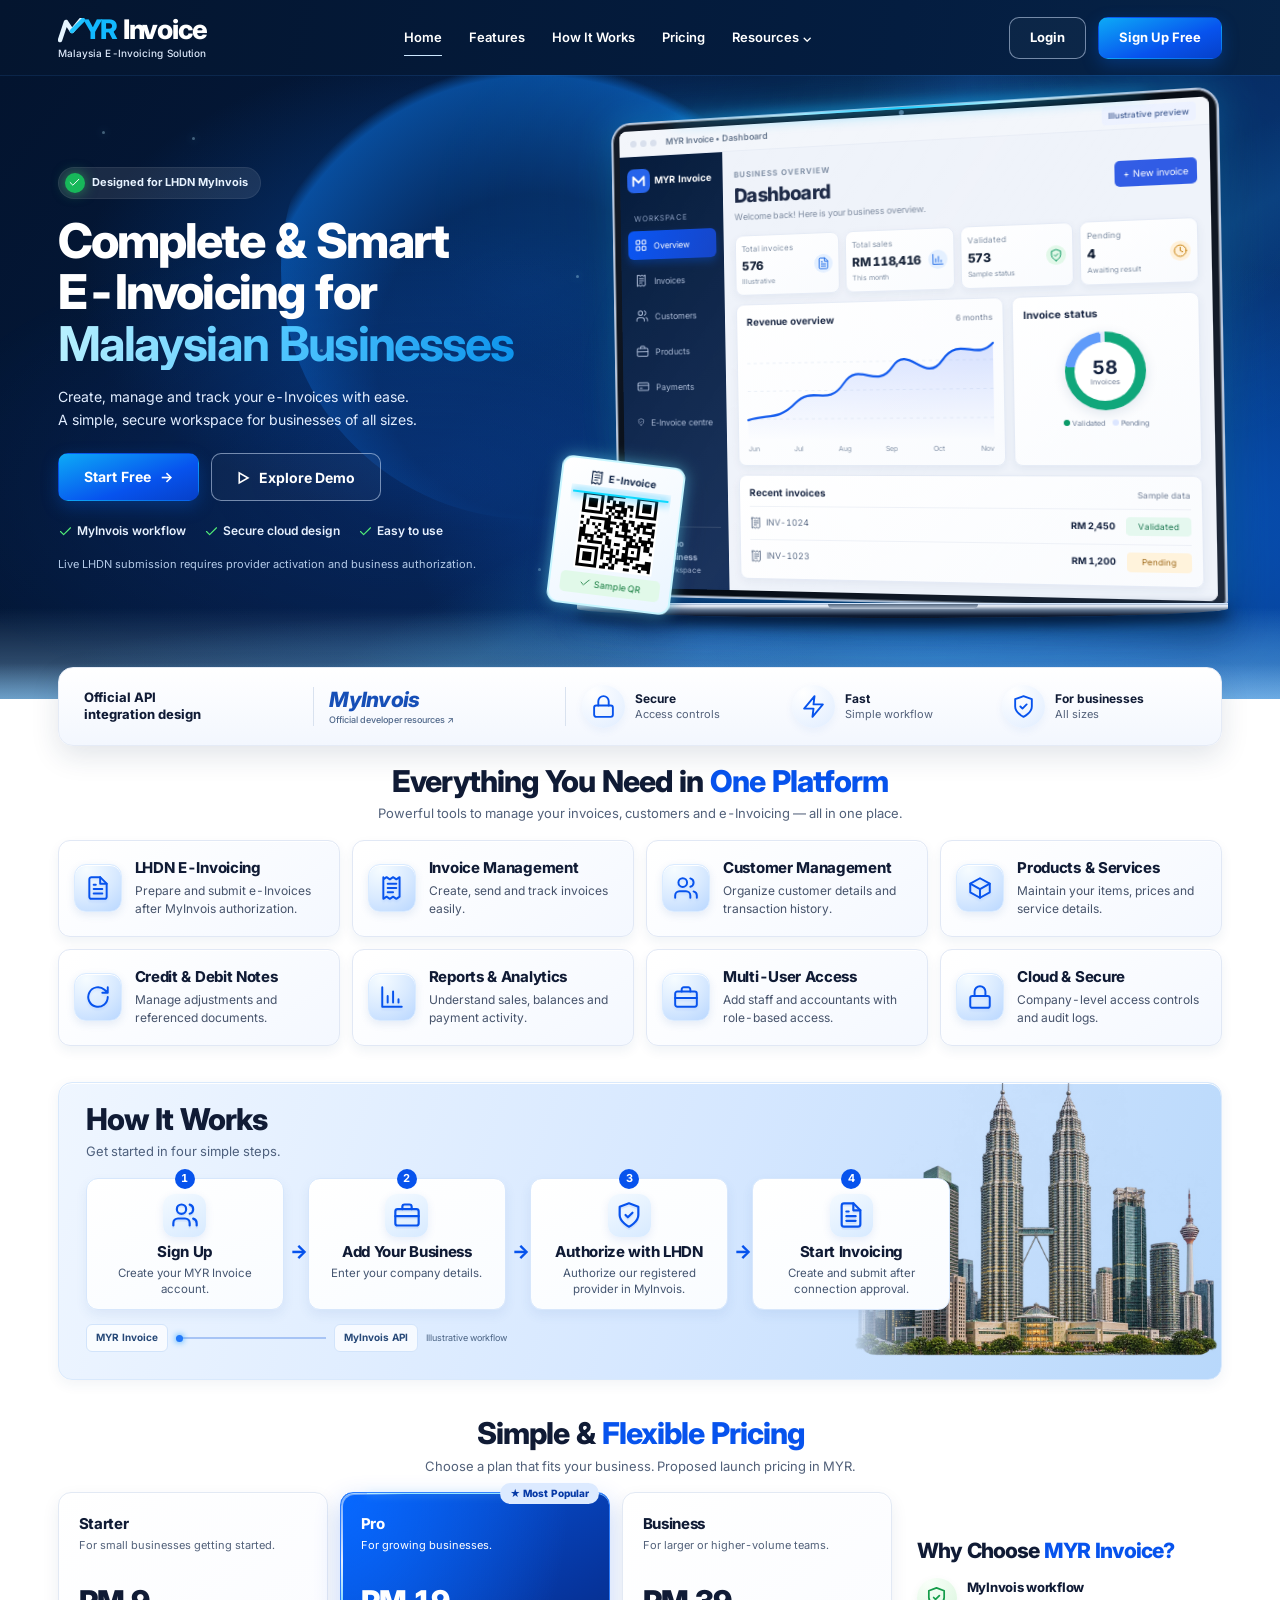
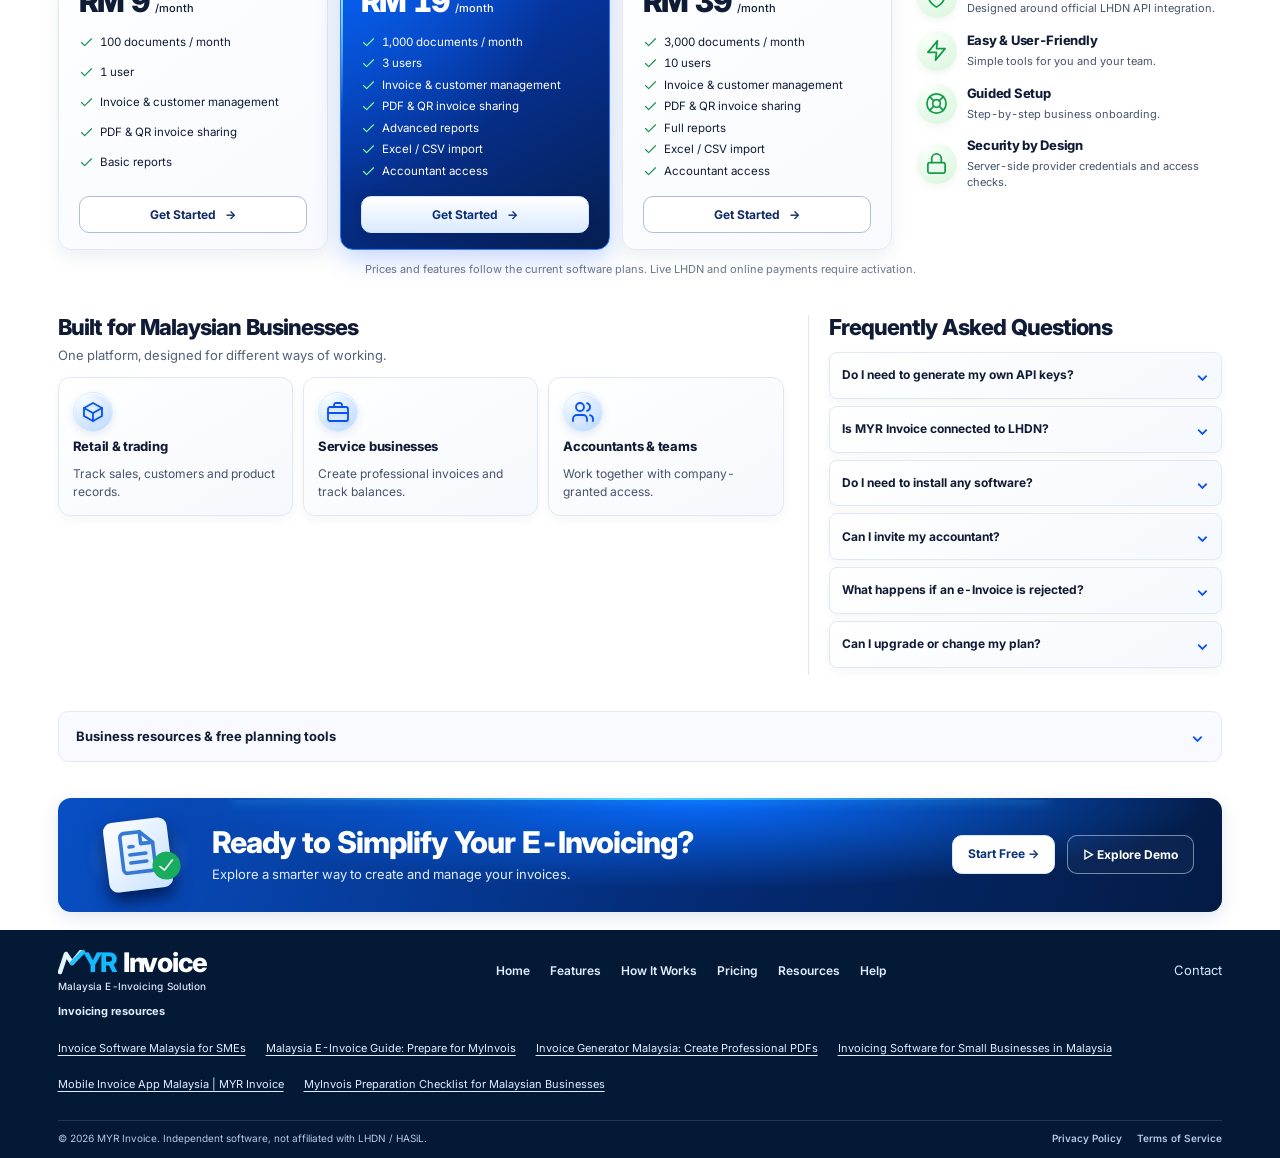
==== commit cc08b6ff: "Unify Reports into Business Management with twelve compact tabs and operational registers" ====
--- a/index.html
+++ b/index.html
@@ -4361,6 +4361,8 @@
 .myr-report-hero{display:flex;align-items:center;justify-content:space-between;gap:8px;margin:0 0 7px}.myr-report-title{display:flex;align-items:center;gap:8px}.myr-report-title>span{display:grid;place-items:center;width:36px;height:36px;border-radius:8px;background:#e5edff;color:#3455eb;flex:none}.myr-report-title h1{font-size:25px;line-height:1.15;margin:0}.myr-report-title small{font-size:11px;color:var(--myr-ref-muted)}.myr-business .myr-report-hero .btn{font-size:11px;min-height:32px;border-radius:7px}
 .myr-business .myr-report-premium{gap:7px}.myr-report-kpis .myr-list-kpi-copy{gap:2px}.myr-report-kpis .myr-report-kpi-detail{font-size:9px;opacity:.85}.myr-report-kpi-link{margin-left:auto;font-size:18px;color:var(--list-accent);padding:4px;align-self:center}.myr-report-analytics{display:grid;grid-template-columns:minmax(0,1.85fr) minmax(0,1fr);gap:8px;align-items:stretch}.myr-report-columns{display:grid;grid-template-columns:repeat(3,minmax(0,1fr));gap:8px;align-items:start}.myr-report-columns>div{display:grid;gap:7px;min-width:0}.myr-report-premium .myr-report-body{padding:7px 9px;gap:6px}.myr-report-premium .myr-list-topline{padding:7px 9px}.myr-report-premium .myr-list-top-hint{font-size:9px}.myr-report-chart-tabs{display:flex;gap:3px}.myr-report-chart-tabs button{font:inherit;font-size:10px;border:1px solid var(--myr-ref-line);background:transparent;color:var(--myr-ref-muted);border-radius:5px;padding:4px 8px;cursor:pointer}.myr-report-chart-tabs button.on{background:#e8efff;color:#3455eb;border-color:#d4dfff;font-weight:700}.myr-report-chart-legend{display:flex;align-items:center;gap:12px;font-size:10px;color:var(--myr-ref-muted);flex-wrap:wrap}.myr-report-chart-legend span,.myr-report-donut-legend>div{display:flex;align-items:center;gap:5px}.myr-report-chart-legend i,.myr-report-donut-legend i,.myr-report-status i{width:7px;height:7px;border-radius:50%;display:inline-block;flex:none}.myr-report-chart-legend small{margin-left:auto;font-size:9px}.myr-report-chart-svg{width:100%;height:auto;max-height:178px;display:block}.myr-report-gridline{stroke:var(--myr-ref-line);stroke-width:1}.myr-report-axis{font-size:10px;fill:var(--myr-ref-muted)}.myr-report-donut-wrap{display:grid;grid-template-columns:minmax(95px,40%) minmax(0,1fr);gap:6px;align-items:center;min-height:145px}.myr-report-donut-wrap svg{width:100%;max-height:145px}.myr-report-donut-value{font-size:23px;font-weight:750;fill:var(--myr-ref-text)}.myr-report-donut-legend{display:grid;gap:10px;min-width:0;font-size:11px}.myr-report-donut-legend>div{flex-wrap:wrap}.myr-report-donut-legend>div b{margin-left:auto;white-space:nowrap}.myr-report-donut-legend a{font-size:11px;color:#3455eb;font-weight:650}.myr-report-ranked{display:flex;align-items:center;gap:6px}.myr-report-ranked>div{flex:1;min-width:0}.myr-report-rank{font-size:10px;width:19px;height:19px;display:grid;place-items:center;border-radius:5px;color:#3455eb;background:#eaf0ff;flex:none}.myr-report-status>span{display:flex;align-items:center;gap:6px}.myr-report-status i.good{background:#15956a}.myr-report-status i.bad{background:#cf4545}.myr-report-status i.pending{background:#d69a31}.myr-report-status i.neutral{background:#8a9ab3}.myr-report-premium .myr-report-track{height:4px;margin-top:4px}.myr-report-premium .myr-report-table{min-width:240px}.myr-business.myr-dark .myr-report-title>span,.myr-business.myr-dark .myr-report-rank,.myr-business.myr-dark .myr-report-chart-tabs button.on{background:#203453;color:#b6cdff}
 @media(max-width:1050px){.myr-report-columns{grid-template-columns:repeat(2,minmax(0,1fr))}.myr-report-columns>div:last-child{grid-column:1/-1;grid-template-columns:repeat(2,minmax(0,1fr))}.myr-report-donut-wrap{grid-template-columns:1fr;gap:2px}.myr-report-donut-wrap svg{max-height:100px}}@media(max-width:767px){.myr-report-hero{flex-wrap:wrap}.myr-report-title h1{font-size:22px}.myr-report-analytics,.myr-report-columns,.myr-report-columns>div:last-child{grid-template-columns:1fr}.myr-report-columns>div:last-child{grid-column:auto}.myr-report-donut-wrap{grid-template-columns:110px 1fr}.myr-report-chart-svg{max-height:190px}.myr-report-chart-tabs button{min-height:30px}}
+
+.myr-biz-nav{display:flex;gap:4px;overflow-x:auto;scrollbar-width:thin;padding:4px;background:var(--myr-ref-card);border:1px solid var(--myr-ref-line);border-radius:10px;margin-bottom:8px}.myr-biz-nav>a{display:flex;align-items:center;justify-content:center;gap:5px;flex:1 0 auto;padding:7px 9px;min-height:33px;border-radius:7px;border:1px solid var(--myr-ref-line);color:var(--myr-ref-text);font-size:11px;font-weight:650;white-space:nowrap;text-decoration:none}.myr-biz-nav>a.on{background:linear-gradient(115deg,#3869f8,#3531df);border-color:#4263eb;color:white;box-shadow:0 2px 5px #3455eb33}.myr-biz-nav>a:hover:not(.on){border-color:#8ca7f8}.myr-biz-section{margin:3px 0 7px;font-size:14px;font-weight:700}.myr-biz-quick{display:grid;grid-template-columns:repeat(4,minmax(0,1fr));gap:7px}.myr-biz-quick>a{display:flex;align-items:center;gap:8px;padding:8px 9px;border-radius:9px;color:var(--myr-ref-text);text-decoration:none;min-width:0}.myr-biz-quick>a>span{display:grid;place-items:center;width:32px;height:32px;border-radius:7px;background:#e8efff;color:#3455eb;flex:none}.myr-biz-quick>a>div{flex:1;min-width:0}.myr-biz-quick small{display:block;color:var(--myr-ref-muted);font-size:10px}.myr-biz-quick b{display:block;font-size:13px;overflow-wrap:anywhere}.myr-biz-quick i{font-style:normal;color:var(--myr-ref-muted)}.myr-biz-form{gap:8px}.myr-biz-form .fg{margin:0}.myr-biz-form .f{font-size:11px}.myr-biz-form input,.myr-biz-form select{min-height:35px;font-size:12px}.myr-business.myr-dark .myr-biz-quick>a>span{background:#203453;color:#b6cdff}@media(max-width:1000px){.myr-biz-quick{grid-template-columns:repeat(2,minmax(0,1fr))}}@media(max-width:600px){.myr-biz-nav>a{min-height:40px}.myr-biz-form input,.myr-biz-form select{min-height:40px;font-size:16px}}
 </style>
 </head>
 <body>
@@ -4940,7 +4942,7 @@
 }
 
 /* ================= App shell ================= */
-const NAV=[['dashboard','Dashboard','grid'],['invoices','Sales & Invoices','file'],['quotations','Quotations','receipt'],['einvoice','E-Invoice Centre','shield'],['customers','Customers','users'],['products','Products & Services','pkg'],['payments','Payments','card'],['import','Bulk Import','upload'],['reports','Reports','chart'],['team','Team & Accountant','brief'],['integrations','Integrations','plug'],['billing','Billing','receipt'],['settings','Settings','sliders'],['help','Help & Support','help']];
+const NAV=[['dashboard','Dashboard','grid'],['invoices','Sales & Invoices','file'],['quotations','Quotations','receipt'],['einvoice','E-Invoice Centre','shield'],['customers','Customers','users'],['products','Products & Services','pkg'],['payments','Payments','card'],['import','Bulk Import','upload'],['reports','Business Management','brief'],['team','Team & Accountant','brief'],['integrations','Integrations','plug'],['billing','Billing','receipt'],['settings','Settings','sliders'],['help','Help & Support','help']];
 const rescueList=co=>co.invoices.filter(i=>i.lhdn.status==='Invalid'||(i.lhdn.lastError&&['transport','auth','rate','api'].includes(i.lhdn.lastError.kind)&&i.lhdn.status==='Not Submitted')||(['Ready','Submission Queued'].includes(i.appStatus)&&!locked(i)&&runCheck(i,co).errors.length));
 async function retryCloudSave(){if(!CLOUD)return;clearTimeout(PUSH_T);PUSH_T=null;const ok=await cloudPush();if(ok)toast('All changes saved to cloud');rerender()}
 
@@ -5801,7 +5803,7 @@
 const myrOpsWrite=co=>!!(co&&co.id===CO()?.id&&co.status==='active'&&['Owner','Admin'].includes(role(co)));
 let MYR_OP_BUSY=false;
 async function myrOpsSave(co,key,record,expected=null){
- if(!myrOpsWrite(co)||!['quotations','expenses','recurring'].includes(key))return toast('Only company owners and admins can manage these records.','err');
+ if(!myrOpsWrite(co)||!['quotations','expenses','recurring','businessRecords'].includes(key))return toast('Only company owners and admins can manage these records.','err');
  if(MYR_OP_BUSY)return;MYR_OP_BUSY=true;
  try{
   if(CLOUD&&!await atomicReady(co))return;
@@ -5816,7 +5818,7 @@
  }finally{MYR_OP_BUSY=false}
 }
 function myrReportPrint(){const el=document.querySelector('.myr-business .content');if(!el)return;const page=el.cloneNode(true);page.querySelectorAll('button,input,select,.pills,.myr-ops-nav').forEach(x=>x.remove());$('#print').innerHTML=page.outerHTML;window.print()}
-function myrOpsNav(active){return '<div class="myr-ops-nav">'+[['','Overview'],['expenses','Expenses'],['statements','Statements'],['recurring','Recurring']].map(([k,l])=>'<a class="btn '+(active===k?'p':'')+'" href="#/app/reports'+(k?'/'+k:'')+'">'+l+'</a>').join('')+'</div>'}
+function myrOpsNav(active){return '<nav class="myr-biz-nav" aria-label="Business management">'+BIZ_TABS.map(([k,l,i])=>'<a class="'+(active===k?'on':'')+'" '+(active===k?'aria-current="page"':'')+' href="#/app/reports'+(k?'/'+k:'')+'">'+ic(i,15)+'<span>'+l+'</span></a>').join('')+'</nav>'}
 function myrOpsDate(v){return /^\d{4}-\d{2}-\d{2}$/.test(v)&&!isNaN(Date.parse(v+'T00:00:00Z'))&&new Date(v+'T00:00:00Z').toISOString().slice(0,10)===v}
 function myrOpsAmount(v){v=String(v).trim();if(!/^\d{1,9}(?:\.\d{1,2})?$/.test(v))return null;const n=Math.round(Number(v)*100);return Number.isSafeInteger(n)&&n>0?n:null}
 let MYR_QUOTE_EDIT=null;
@@ -5865,7 +5867,7 @@
 function myrQuoteActions(id){const co=CO(),q=myrQuoteFind(id);if(!q)return;const st=myrQuoteState(co,q),attr=' data-id="'+esc(id)+'" ',btn=(text,fn)=>'<button class="btn"'+attr+'onclick="'+fn+'">'+text+'</button>';modal(myrQuoteNumber(q),'<div class="myr-list-menu">'+(can('Download')?btn('Preview / Save PDF','myrQuotePreview(this.dataset.id)')+btn('Prepare email','myrQuoteShare(this.dataset.id,\'email\')')+btn('Open WhatsApp','myrQuoteShare(this.dataset.id,\'whatsapp\')'):'')+(myrQuoteEditable(co,q)?btn('Edit quotation','closeModal();myrQuoteStart(this.dataset.id)'):'')+(myrOpsWrite(co)?btn('Duplicate','closeModal();myrQuoteStart(this.dataset.id,true)'):'')+(myrOpsWrite(co)&&['Draft','Open','Sent'].includes(st)?['Sent','Accepted','Rejected'].filter(x=>x!==st).map(x=>btn('Mark as '+x,'myrQuoteStatus(this.dataset.id,\''+x+'\')')).join(''):'')+(st==='Accepted'&&can('Create')?btn('Convert to invoice','myrQuoteConvert(this.dataset.id)'):'')+(st==='Converted'?'<a class="btn" href="#/app/invoices/view/'+encodeURIComponent(id)+'" onclick="closeModal()">View invoice</a>':'')+'</div>','<button class="btn" onclick="closeModal()">Close</button>')}
 function vQuotations(p=[]){const co=CO();if(p[0]==='new'||p[0]==='edit'){if(!myrQuoteCtx()||(p[0]==='edit'&&MYR_QUOTE_EDIT.original?.id!==p[1])||(p[0]==='new'&&MYR_QUOTE_EDIT.original)){return '<div class="card pad">Open or create a quotation from the list. <a href="#/app/quotations">Back to quotations</a></div>'}return myrQuoteEditor()}return myrQuoteView()}
 
-function myrOpsPremiumHead(title,subtitle,active,actions=''){return '<div class="myr-list-heading">'+ph(title,subtitle,actions)+'</div>'+myrOpsNav(active)}
+function myrOpsPremiumHead(title,subtitle,active,actions=''){return bizHead(title,subtitle,active,actions)}
 function myrOpsPremiumStats(items){return `<div class="myr-ops-stats" style="--ops-cols:${Math.min(4,Math.max(1,items.length))}">${items.map(x=>myrAccountKpi(...x)).join('')}</div>`}
 function myrOpsStatus(text,tone=''){return `<span class="badge ${tone}">${esc(text)}</span>`}
 function myrOpsPremiumEmpty(icon,title,desc){return `<div class="myr-ops-empty"><span>${ic(icon,19)}</span><div><b>${title}</b><small>${desc}</small></div></div>`}
@@ -5914,6 +5916,40 @@
 function myrReportEmpty(message){return `<p class="myr-report-empty">${message}</p>`}
 function myrReportBar(label,value,max,tone='blue'){const width=max>0?Math.max(0,Math.min(100,value/max*100)):0;return `<div class="myr-report-bar"><div><span>${esc(label)}</span><b class="num">${money(value)}</b></div><div class="myr-report-track"><i class="${tone}" style="width:${width}%"></i></div></div>`}
 function myrReportExport(){if(!can('Export'))return toast('Your role cannot export.','err');const co=CO(),[f,t]=myrReportRange();const docs=co.invoices.filter(i=>i.issueDate>=f&&i.issueDate<=t);const safe=x=>/^[=+\-@\t\r]/.test(String(x??''))?"'"+x:x;const rows=[['Number','Type','Customer','Issue date','Due date','Currency','Subtotal','Discount','Tax','Total','Paid','LHDN status','Payment status']];docs.forEach(i=>{const c=custOf(co,i)||{},v=calc(i);rows.push([safe(i.number),DOC_TYPES[i.docType],safe(c.name),i.issueDate,i.dueDate,i.currency,(v.sub/100).toFixed(2),(v.disc/100).toFixed(2),(v.tax/100).toFixed(2),(v.total/100).toFixed(2),(paidOf(i)/100).toFixed(2),i.lhdn.status,payStatus(i)])});download('myrinvoice-report-'+f+'-to-'+t+'.csv','\uFEFF'+toCSV(rows));audit(co,'export.report',docs.length+' documents · '+f+' to '+t)}
+
+const BIZ_TABS=[['','Overview','grid'],['income','Income','chart'],['expenses','Expenses','receipt'],['cash','Cash & Bank','card'],['purchases','Purchases','pkg'],['inventory','Inventory','pkg'],['employees','Employees','users'],['partners','Partners','users'],['assets','Assets & Loans','brief'],['statements','Statements','file'],['recurring','Recurring','clock'],['financial','Reports','chart']];
+const BIZ_CFG={
+income:['Income & Revenue','income receipt','chart','Record additional cash income only. Invoice payments are already included automatically.',[['date','Received date','date'],['name','Received from'],['category','Income type',['Commission','Rental income','Interest','Other income']],['amount','Amount received (MYR)','amount'],['reference','Reference / notes']]],
+cash:['Cash & Bank','account','card','Manual account balance snapshots. Not live or reconciled bank balances.',[['name','Account name'],['category','Account type',['Bank','Cash','E-wallet']],['date','Balance as of','date'],['amount','Recorded balance (MYR)','signed'],['reference','Notes']]],
+purchases:['Purchases & Suppliers','supplier bill','pkg','Manual supplier bills and cumulative paid amounts. Record cash expenses separately only once.',[['name','Supplier name'],['reference','Bill number'],['date','Bill date','date'],['due','Due date','date'],['amount','Bill amount (MYR)','amount'],['paid','Paid amount (MYR)','zero']]],
+inventory:['Inventory','stock item','pkg','Manual stock snapshots. Invoices do not automatically change stock. Value uses recorded cost.',[['name','Product / SKU'],['reference','SKU / location'],['date','Stock as of','date'],['qty','Quantity on hand','qty'],['amount','Unit cost (MYR)','zero']]],
+employees:['Employees & Payroll','employee','users','Staff register only. Record actual salary payments under Expenses → Payroll. No statutory payroll calculation.',[['name','Employee name'],['reference','Job title'],['date','Start date','date'],['category','Status',['Active','Inactive']],['amount','Monthly salary (MYR)','zero']]],
+partners:['Partners & Investments','capital entry','users','Capital movements are not operating income or expenses. Distributions are manually recorded.',[['name','Partner / investor'],['date','Transaction date','date'],['category','Transaction type',['Capital contribution','Capital withdrawal','Profit distribution']],['amount','Amount (MYR)','amount'],['reference','Notes']]],
+assets:['Assets & Loans','asset or loan','brief','Manual recorded values and balances. No depreciation or statutory balance sheet.',[['name','Asset / lender name'],['category','Type',['Asset','Loan','Other liability']],['date','Value as of','date'],['amount','Recorded value (MYR)','zero'],['reference','Notes']]]};
+let BIZ_EDIT=null;
+function bizAllowed(co){return ['Owner','Admin','Accountant'].includes(role(co))}
+function bizRows(co,k){return bizAllowed(co)?myrOpsRows(co,'businessRecords').filter(x=>x.kind===k&&!x.void):[]}
+function bizSum(rows,key='amount'){return rows.reduce((s,x)=>s+(Number(x[key])||0),0)}
+function bizHead(title,sub,active,actions=''){return '<div class="myr-report-hero"><div class="myr-report-title"><span>'+ic('brief',22)+'</span><div><h1>Business Management</h1><small>'+esc(sub)+'</small></div></div><div class="row">'+actions+'</div></div>'+myrOpsNav(active)+'<div class="myr-biz-section">'+esc(title)+'</div>'}
+function bizPeriod(){const [f,t]=myrReportRange();return '<section class="card myr-report-period"><div class="myr-list-title">'+ic('clock',15)+'<b>Reporting period</b></div><div class="pills">'+[['today','Today'],['yesterday','Yesterday'],['week','This week'],['lastweek','Last week'],['month','This month'],['lastmonth','Last month'],['year','This year'],['custom','Custom']].map(([k,l])=>'<button class="'+(REP.r===k?'on':'')+'" data-period="'+k+'" onclick="REP.r=this.dataset.period;route()">'+l+'</button>').join('')+'</div>'+(REP.r==='custom'?'<div class="myr-report-dates"><label>From <input type="date" value="'+esc(REP.from||f)+'" onchange="REP.from=this.value;route()"></label><label>To <input type="date" value="'+esc(REP.to||t)+'" onchange="REP.to=this.value;route()"></label></div>':'')+'<span class="myr-report-range">'+fmtDate(f)+' – '+fmtDate(t)+'</span></section>'}
+function bizPeriodRows(co,k){const [f,t]=myrReportRange();return bizRows(co,k).filter(x=>x.date>=f&&x.date<=t)}
+function bizStats(co,k,rows){const total=bizSum(rows),m=money,card=(l,v,sub,i='card',tone='blue')=>[l,v,sub,i,tone];switch(k){
+case'income':{const [f,t]=myrReportRange(),p=myrExpenseTotals(co,f,t).cash;return [card('Invoice collections',m(p),'Recorded payments'),card('Other income',m(total),rows.length+' receipts','chart','green'),card('Total recorded income',m(p+total),'Cash receipts','calc','blue')]}
+case'cash':return [card('Recorded balances',m(total),'Manual snapshots'),card('Bank accounts',m(bizSum(rows.filter(x=>x.category==='Bank'))),'Bank balance','brief','green'),card('Cash & wallets',m(bizSum(rows.filter(x=>x.category!=='Bank'))),'Other accounts','card','orange')];
+case'purchases':return [card('Supplier bills',m(total),rows.length+' bills'),card('Recorded paid',m(bizSum(rows,'paid')),'Cumulative payments','card','green'),card('Payable',m(total-bizSum(rows,'paid')),'Outstanding supplier bills','clock','orange')];
+case'inventory':return [card('Stock items',rows.length,'Recorded items','pkg'),card('Units on hand',bizSum(rows,'qty').toLocaleString('en-MY'),'Recorded quantities','pkg','green'),card('Stock value',m(rows.reduce((a,x)=>a+Math.round(x.qty*x.amount),0)),'At recorded cost','calc','orange')];
+case'employees':{const active=rows.filter(x=>x.category==='Active');return [card('Employees',rows.length,'Staff register','users'),card('Active employees',active.length,'Current staff','check','green'),card('Monthly salaries',m(bizSum(active)),'Agreed salary','card','orange')]}
+case'partners':return [card('Capital contributed',m(bizSum(rows.filter(x=>x.category==='Capital contribution'))),'Capital entries'),card('Capital withdrawn',m(bizSum(rows.filter(x=>x.category==='Capital withdrawal'))),'Withdrawal entries','receipt','orange'),card('Profit distributed',m(bizSum(rows.filter(x=>x.category==='Profit distribution'))),'Recorded distributions','chart','green')];
+case'assets':{const a=bizSum(rows.filter(x=>x.category==='Asset')),l=bizSum(rows.filter(x=>x.category!=='Asset'));return [card('Recorded assets',m(a),'Asset register','brief'),card('Recorded liabilities',m(l),'Loan register','card','orange'),card('Net registered assets',m(a-l),'Not a balance sheet','calc','green')]}}return []}
+function bizMoneyType(t){return ['amount','zero','signed'].includes(t)}
+function bizView(k){const co=CO(),[title,singular,icon,note,fields]=BIZ_CFG[k];if(!bizAllowed(co))return bizHead(title,'Manage your business.',k)+'<div class="card pad">Owner, admin or accountant access required.</div>';const rows=(k==='income'?bizPeriodRows(co,k):bizRows(co,k)).slice().sort((a,b)=>String(b.date).localeCompare(String(a.date)));const actions=(can('Export')?'<button class="btn" data-kind="'+k+'" onclick="bizExport(this.dataset.kind)">'+ic('dl',15)+' Export CSV</button>':'')+(myrOpsWrite(co)?'<button class="btn p" data-kind="'+k+'" onclick="bizModal(this.dataset.kind)">'+ic('plus',15)+' Add '+singular+'</button>':'');const headers=fields.map(([key,label,type])=>[label,bizMoneyType(type)||type==='qty'?'r':'']);if(k==='purchases')headers.push(['Payable','r']);if(k==='inventory')headers.push(['Stock value','r']);headers.push(['Actions']);const data=rows.map(x=>{const a=fields.map(([key,,type])=>bizMoneyType(type)?money(x[key]):type==='date'?fmtDate(x[key]):esc(x[key]??'—'));if(k==='purchases')a.push(money(x.amount-x.paid));if(k==='inventory')a.push(money(Math.round(x.qty*x.amount)));a.push(myrOpsWrite(co)?'<div class="myr-ops-actions"><button class="btn sm" data-kind="'+k+'" data-id="'+esc(x.id)+'" onclick="bizModal(this.dataset.kind,this.dataset.id)">Edit</button><button class="btn sm d" data-kind="'+k+'" data-id="'+esc(x.id)+'" onclick="bizVoid(this.dataset.kind,this.dataset.id)">Void</button></div>':'—');return a});return myrOpsWrap(bizHead(title,'Manage your '+title.toLowerCase()+' in one place.',k,actions),(k==='income'?bizPeriod():'')+myrOpsPremiumStats(bizStats(co,k,rows))+myrOpsPremiumTable(title,icon,headers,data,myrOpsPremiumEmpty(icon,'No records yet','Add your first '+singular+' to get started.'))+'<details class="myr-list-metric-info"><summary>About this register</summary><p>'+esc(note)+'</p></details>')}
+function bizModal(k,id){const co=CO(),cfg=BIZ_CFG[k];if(!cfg||!myrOpsWrite(co))return;const x=id?bizRows(co,k).find(x=>x.id===id):null;if(id&&!x)return;BIZ_EDIT={company:co.id,session:DB.session,kind:k,original:x?clone(x):null};const body='<div class="grid g2 myr-biz-form">'+cfg[4].map(([key,label,type])=>{let v=x?.[key]??(type==='date'?todayStr():Array.isArray(type)?type[0]:'');if(bizMoneyType(type)&&v!=='')v=(v/100).toFixed(2);if(Array.isArray(type))return '<div class="fg"><label class="f">'+label+'</label><select id="biz-'+key+'">'+opt(type.map(o=>[o,o]),v)+'</select></div>';return field('biz-'+key,label,v,type==='date'?'date':'text',bizMoneyType(type)||type==='qty'?'inputmode="decimal"':'')}).join('')+'</div><p class="muted sm">'+esc(cfg[3])+'</p>';modal((x?'Edit ':'Add ')+cfg[1],body,'<button class="btn" onclick="closeModal()">Cancel</button><button class="btn p" onclick="bizSave()">Save record</button>')}
+function bizParse(raw,type){const v=String(raw??'').trim();if(type==='qty')return /^\d{1,9}(?:\.\d{1,4})?$/.test(v)?Number(v):null;if(!/^-?\d{1,9}(?:\.\d{1,2})?$/.test(v))return null;const n=Math.round(Number(v)*100);return !Number.isSafeInteger(n)||(type==='amount'&&n<=0)||(type==='zero'&&n<0)?null:n}
+async function bizSave(){const c=BIZ_EDIT,co=CO();if(!c||c.company!==co?.id||c.session!==DB.session||!myrOpsWrite(co))return;const x={id:c.original?.id||uuid(),kind:c.kind,void:false};for(const [key,label,type] of BIZ_CFG[c.kind][4]){const v=val('biz-'+key).trim();if(type==='date'){if(!myrOpsDate(v))return toast('Enter a valid '+label+'.','err');x[key]=v}else if(Array.isArray(type)){if(!type.includes(v))return toast('Select '+label+'.','err');x[key]=v}else if(bizMoneyType(type)||type==='qty'){const n=bizParse(v,type);if(n===null)return toast('Enter a valid '+label+'.','err');x[key]=n}else{if(key==='name'&&!v)return toast('Enter '+label+'.','err');x[key]=v.slice(0,500)}}if(c.kind==='purchases'&&(x.paid>x.amount||x.due<x.date))return toast('Check paid amount and due date.','err');if(c.kind==='inventory'&&!Number.isSafeInteger(Math.round(x.qty*x.amount)))return toast('Stock value is too large.','err');if(c.kind==='income'&&x.date>todayStr())return toast('Received date cannot be in the future.','err');await myrOpsSave(co,'businessRecords',x,c.original)}
+function bizVoid(k,id){const co=CO(),x=bizRows(co,k).find(x=>x.id===id);if(!x||!myrOpsWrite(co))return;confirmBox('Void record?','The record remains in history but is excluded from active totals.','Void',()=>myrOpsSave(co,'businessRecords',{...x,void:true},clone(x)),true)}
+function bizExport(k){const co=CO(),cfg=BIZ_CFG[k];if(!cfg||!bizAllowed(co)||!can('Export'))return;const safe=x=>/^[=+\-@\t\r]/.test(String(x??''))?"'"+x:x,rows=k==='income'?bizPeriodRows(co,k):bizRows(co,k);download('myr-'+k+'-'+todayStr()+'.csv','\uFEFF'+toCSV([cfg[4].map(x=>x[1]),...rows.map(x=>cfg[4].map(([key,,type])=>bizMoneyType(type)?(x[key]/100).toFixed(2):safe(x[key])))]));audit(co,'export.business.'+k,rows.length+' records')}
+function bizFinancial(){const co=CO();if(!bizAllowed(co))return bizHead('Financial reports','Operational financial reports.','financial')+'<div class="card pad">Owner, admin or accountant access required.</div>';const [f,t]=myrReportRange(),e=myrExpenseTotals(co,f,t),other=bizSum(bizPeriodRows(co,'income')),net=e.cash+other-e.spent,assets=bizRows(co,'assets'),cash=bizRows(co,'cash'),p=bizRows(co,'purchases'),payable=bizSum(p)-bizSum(p,'paid'),lines=rows=>rows.map(([k,v])=>'<div class="myr-report-line"><span>'+k+'</span><b>'+money(v)+'</b></div>').join('');return myrOpsWrap(bizHead('Financial reports','Cash activity and manually recorded business positions.','financial',(can('Export')?'<button class="btn" onclick="myrReportExport()">'+ic('dl',15)+' Invoice CSV</button>':'')+'<button class="btn" onclick="myrReportPrint()">'+ic('print',15)+' Print</button>'),bizPeriod()+myrOpsPremiumStats([['Recorded income',money(e.cash+other),'Cash receipts','chart','green'],['Expenses',money(e.spent),'Paid expenses','receipt','orange'],['Net cash movement',money(net),'Not net profit','calc',net<0?'red':'blue']])+'<div class="myr-report-grid">'+myrReportPanel('Cash activity statement','card',lines([['Invoice collections',e.cash],['Other income',other],['Expenses paid',e.spent],['Net recorded cash movement',net]]),'Selected period')+myrReportPanel('Recorded business position','brief',lines([['Cash & bank snapshots',bizSum(cash)],['Supplier payables',payable],['Asset register',bizSum(assets.filter(x=>x.category==='Asset'))],['Loan / liability register',bizSum(assets.filter(x=>x.category!=='Asset'))]]),'Manual balances')+'</div><div class="note w sm">Operational reports only. Accrual profit & loss, reconciled balance sheet and statutory tax reporting require a complete accounting ledger.</div>')}
+function bizQuick(co){if(!bizAllowed(co))return '';const assets=bizRows(co,'assets'),p=bizRows(co,'purchases'),cash=bizRows(co,'cash'),stock=bizRows(co,'inventory'),staff=bizRows(co,'employees'),partners=bizRows(co,'partners');const cards=[['cash','Cash & bank',cash.length?money(bizSum(cash)):'Not recorded','card'],['purchases','Supplier payables',money(bizSum(p)-bizSum(p,'paid')),'receipt'],['assets','Recorded assets',money(bizSum(assets.filter(x=>x.category==='Asset'))),'brief'],['assets','Recorded liabilities',money(bizSum(assets.filter(x=>x.category!=='Asset'))),'card'],['financial','Financial reports','Cash activity','chart'],['inventory','Inventory',stock.length+' items','pkg'],['employees','Employees',staff.filter(x=>x.category==='Active').length+' active staff','users'],['partners','Partners',partners.length+' capital entries','users']];return '<div class="myr-biz-quick">'+cards.map(([k,l,v,i])=>'<a class="card" href="#/app/reports/'+k+'"><span>'+ic(i,18)+'</span><div><small>'+l+'</small><b>'+v+'</b></div><i>›</i></a>').join('')+'</div>'}
 function myrReportRange(){const [a,b]=repRange();return a<=b?[a,b]:[b,a]}
 function myrReportBuckets(f,t,sales,pays,expenses){const day=864e5,start=Date.parse(f+'T00:00:00Z'),end=Date.parse(t+'T00:00:00Z'),days=Math.max(1,Math.floor((end-start)/day)+1);if(!Number.isFinite(days))return [];const step=Math.max(1,Math.ceil(days/12)),b=[];for(let i=0;i<days;i+=step){const from=new Date(start+i*day).toISOString().slice(0,10),to=new Date(start+Math.min(days-1,i+step-1)*day).toISOString().slice(0,10);b.push({from,to,sales:0,collections:0,expenses:0})}const add=(date,k,value)=>{const n=Math.floor((Date.parse(date+'T00:00:00Z')-start)/day/step);if(n>=0&&n<b.length&&date>=f&&date<=t)b[n][k]+=value};sales.forEach(x=>add(x.issueDate,'sales',myrSen(calc(x).total,x)));pays.forEach(x=>add(x.date,'collections',myrSen(x.amount,x.inv)));expenses.forEach(x=>add(x.date,'expenses',x.amount));return b}
 function myrReportAxis(v){const x=v/100;return Math.abs(x)>=1e6?(x/1e6).toLocaleString('en-MY',{maximumFractionDigits:1})+'m':Math.abs(x)>=1000?(x/1000).toLocaleString('en-MY',{maximumFractionDigits:1})+'k':x.toLocaleString('en-MY',{maximumFractionDigits:2})}
@@ -5923,7 +5959,7 @@
 function myrReportChartMode(mode){const el=document.getElementById('myr-report-chart');if(!el)return;MYR_REPORT_MODE=mode==='cash'?'cash':'sales';rerender()}
 let MYR_REPORT_MODE='sales';
 
-function vReports(p=[]){if(p[0]==='quotations'){go('#/app/quotations');return null;}if(p[0]==='expenses')return myrExpenseView();if(p[0]==='statements')return myrStatementView();if(p[0]==='recurring')return myrRecurringView();const co=CO();const [f,t]=myrReportRange();const docs=co.invoices.filter(i=>i.issueDate>=f&&i.issueDate<=t);const sales=docs.filter(i=>isSale(i)&&i.lhdn.status!=='Cancelled');const adj=docs.filter(i=>['02','04','12','14'].includes(i.docType)&&i.lhdn.status!=='Cancelled');
+function vReports(p=[]){if(Object.prototype.hasOwnProperty.call(BIZ_CFG,p[0]))return bizView(p[0]);if(p[0]==='financial')return bizFinancial();if(p[0]==='quotations'){go('#/app/quotations');return null;}if(p[0]==='expenses')return myrExpenseView();if(p[0]==='statements')return myrStatementView();if(p[0]==='recurring')return myrRecurringView();const co=CO();const [f,t]=myrReportRange();const docs=co.invoices.filter(i=>i.issueDate>=f&&i.issueDate<=t);const sales=docs.filter(i=>isSale(i)&&i.lhdn.status!=='Cancelled');const adj=docs.filter(i=>['02','04','12','14'].includes(i.docType)&&i.lhdn.status!=='Cancelled');
  const pays=co.invoices.flatMap(i=>i.payments.map(p=>({...p,inv:i}))).filter(p=>p.date>=f&&p.date<=t);
  const inv=sales.reduce((a,i)=>a+myrSen(calc(i).total,i),0),tax=sales.reduce((a,i)=>a+myrSen(calc(i).tax,i),0),col=pays.reduce((a,p)=>a+myrSen(p.amount,p.inv),0),adjAmt=adj.reduce((a,i)=>a+myrSen(calc(i).total,i),0);
  const submitted=docs.filter(i=>i.lhdn.attempts.some(a=>['accepted','rejected'].includes(a.result)));const failed=submitted.filter(i=>i.lhdn.status==='Invalid'||i.lhdn.attempts.some(a=>a.result==='rejected'));
@@ -5934,7 +5970,7 @@
  const byUser=Object.create(null);docs.forEach(i=>byUser[i.createdBy||'—']=(byUser[i.createdBy||'—']||0)+1);
  const allSales=co.invoices.filter(i=>isSale(i)&&i.lhdn.status!=='Cancelled'),outstanding=Object.values(aging).reduce((a,b)=>a+b,0),allPaid=allSales.reduce((a,i)=>a+myrSen(paidOf(i),i),0),expenses=myrExpenseTotals(co,f,t),priorDays=Math.max(1,Math.round((Date.parse(t)-Date.parse(f))/864e5)+1),pf=addDays(f,-priorDays),pt=addDays(f,-1),priorSales=allSales.filter(i=>i.issueDate>=pf&&i.issueDate<=pt).reduce((a,i)=>a+myrSen(calc(i).total,i),0),priorCollected=co.invoices.flatMap(i=>(i.payments||[]).map(p=>({...p,inv:i}))).filter(p=>p.date>=pf&&p.date<=pt).reduce((a,p)=>a+myrSen(p.amount,p.inv),0);
  const kpis=[['Invoiced sales',money(inv),myrReportDelta(inv,priorSales),'file','blue',sales.length+' documents'],['Collected payments',money(col),myrReportDelta(col,priorCollected),'card','green',pays.length+' payments'],['Outstanding',money(outstanding),allSales.filter(i=>balance(i)>0).length+' open invoices','clock','orange','All open invoices'],['Expenses paid',money(expenses.spent),expenses.e.length+' expense records','receipt','red','Selected period']];
- const head='<div class="myr-report-hero"><div class="myr-report-title"><span>'+ic('chart',23)+'</span><div><h1>Reports & Analytics</h1><small>Business performance, collections and e-Invoice insights.</small></div></div><div class="row">'+(can('Export')?'<button class="btn" onclick="myrReportExport()">'+ic('dl',15)+' Export CSV</button>':'')+'<button class="btn" onclick="myrReportPrint()">'+ic('print',15)+' Print</button></div></div>';
+ const head='<div class="myr-report-hero"><div class="myr-report-title"><span>'+ic('chart',23)+'</span><div><h1>Business Management</h1><small>Manage business operations, finances and performance in one place.</small></div></div><div class="row">'+(can('Export')?'<button class="btn" onclick="myrReportExport()">'+ic('dl',15)+' Export CSV</button>':'')+'<button class="btn" onclick="myrReportPrint()">'+ic('print',15)+' Print</button></div></div>';
  const cards='<div class="myr-list-kpis myr-report-kpis">'+kpis.map(([l,v,sub,icon,tone,detail],idx)=>'<div class="myr-list-kpi myr-report-stat '+tone+'"><span class="myr-list-kpi-icon">'+ic(icon,19)+'</span><span class="myr-list-kpi-copy"><small>'+l+'</small><strong>'+v+'</strong><small>'+esc(sub)+'</small><small class="myr-report-kpi-detail">'+esc(detail)+'</small></span>'+(idx===2?'<a class="myr-report-kpi-link" href="#/app/payments" aria-label="View outstanding payments">›</a>':idx===3?'<a class="myr-report-kpi-link" href="#/app/reports/expenses" aria-label="View expenses">›</a>':'')+'</div>').join('')+'</div>';
  const periods='<section class="card myr-report-period"><div class="myr-list-title">'+ic('clock',16)+'<b>Reporting period</b></div><div class="pills">'+[['today','Today'],['yesterday','Yesterday'],['week','This week'],['lastweek','Last week'],['month','This month'],['lastmonth','Last month'],['year','This year'],['custom','Custom']].map(([k,l])=>'<button class="'+(REP.r===k?'on':'')+'" onclick="REP.r=\''+k+'\';rerender()">'+l+'</button>').join('')+'</div>'+(REP.r==='custom'?'<div class="myr-report-dates"><label>From <input type="date" aria-label="Report start date" value="'+esc(REP.from||f)+'" onchange="REP.from=this.value;rerender()"></label><label>To <input type="date" aria-label="Report end date" value="'+esc(REP.to||t)+'" onchange="REP.to=this.value;rerender()"></label></div>':'')+'<span class="myr-report-range">'+fmtDate(f)+' – '+fmtDate(t)+'</span></section>';
  const buckets=myrReportBuckets(f,t,sales,pays,expenses.e);
@@ -5946,7 +5982,7 @@
  const taxPanel=myrReportPanel('Tax summary','receipt',(Object.keys(taxBy).length?'<div class="tw"><table class="t myr-report-table"><thead><tr><th>Tax type</th><th class="r">Base</th><th class="r">Tax</th></tr></thead><tbody>'+Object.entries(taxBy).map(([key,v])=>'<tr><td>'+esc(key)+' · '+esc((TAX_TYPES.find(x=>x[0]===key)||[])[1]||'')+'</td><td class="r num">'+money(v.taxable)+'</td><td class="r num">'+money(v.tax)+'</td></tr>').join('')+'</tbody></table></div>':myrReportEmpty('No sales in this period.'))+'<div class="myr-report-line myr-report-total"><b>Total tax</b><b class="num">'+money(tax)+'</b></div>','Sales');
  const team=myrReportPanel('Team activity','brief',Object.entries(byUser).map(([u,n])=>'<div class="myr-report-line"><span>'+esc(u)+'</span><b>'+n+'</b></div>').join('')||myrReportEmpty('No activity in this period.'),'Documents created');
  const summary=myrReportPanel('Cash & adjustments','receipt','<div class="myr-report-line"><span>Recorded collections (sales)</span><b>'+money(expenses.cash)+'</b></div><div class="myr-report-line"><span>Expenses paid</span><b>'+money(expenses.spent)+'</b></div><div class="myr-report-line myr-report-total"><b>Net cash movement</b><b>'+money(expenses.net)+'</b></div><div class="myr-report-line"><span>Credit / refund adjustments · '+adj.length+' notes</span><b>'+money(adjAmt)+'</b></div>','Selected period');
- return head+myrOpsNav('')+'<div class="myr-list-page myr-report-page myr-report-premium">'+periods+fxWarning(co.invoices)+cards+'<div class="myr-report-analytics">'+chart+donut+'</div><div class="myr-report-columns"><div>'+customers+team+'</div><div>'+aged+summary+'</div><div>'+status+taxPanel+'</div></div><details class="myr-list-metric-info"><summary>About these reports</summary><p>MYR-equivalent operational figures, not statutory financial statements. Sales can include draft documents. Outstanding and payment overview cover all non-cancelled sales invoices, regardless of the selected period. Collections are recorded payments, not bank-verified settlements. Growth compares the preceding period of equal duration. Net cash movement uses recorded payments on non-cancelled sales less expenses; the main collections metric includes payments on all document types under the existing calculation.</p></details></div>'}
+ return head+myrOpsNav('')+'<div class="myr-list-page myr-report-page myr-report-premium">'+periods+fxWarning(co.invoices)+cards+'<div class="myr-report-analytics">'+chart+donut+'</div><div class="myr-report-columns"><div>'+customers+team+'</div><div>'+aged+summary+'</div><div>' +status+taxPanel+'</div></div>'+bizQuick(co)+'<details class="myr-list-metric-info"><summary>About these reports</summary><p>MYR-equivalent operational figures, not statutory financial statements. Sales can include draft documents. Outstanding and payment overview cover all non-cancelled sales invoices, regardless of the selected period. Collections are recorded payments, not bank-verified settlements. Growth compares the preceding period of equal duration. Net cash movement uses recorded payments on non-cancelled sales less expenses; the main collections metric includes payments on all document types under the existing calculation.</p></details></div>'}
 
 /* ================= Team, accountant, audit ================= */
 function myrAccountHeading(title,subtitle,actions='',back=''){return '<div class="myr-list-heading">'+ph(title,subtitle,actions,back)+'</div>'}
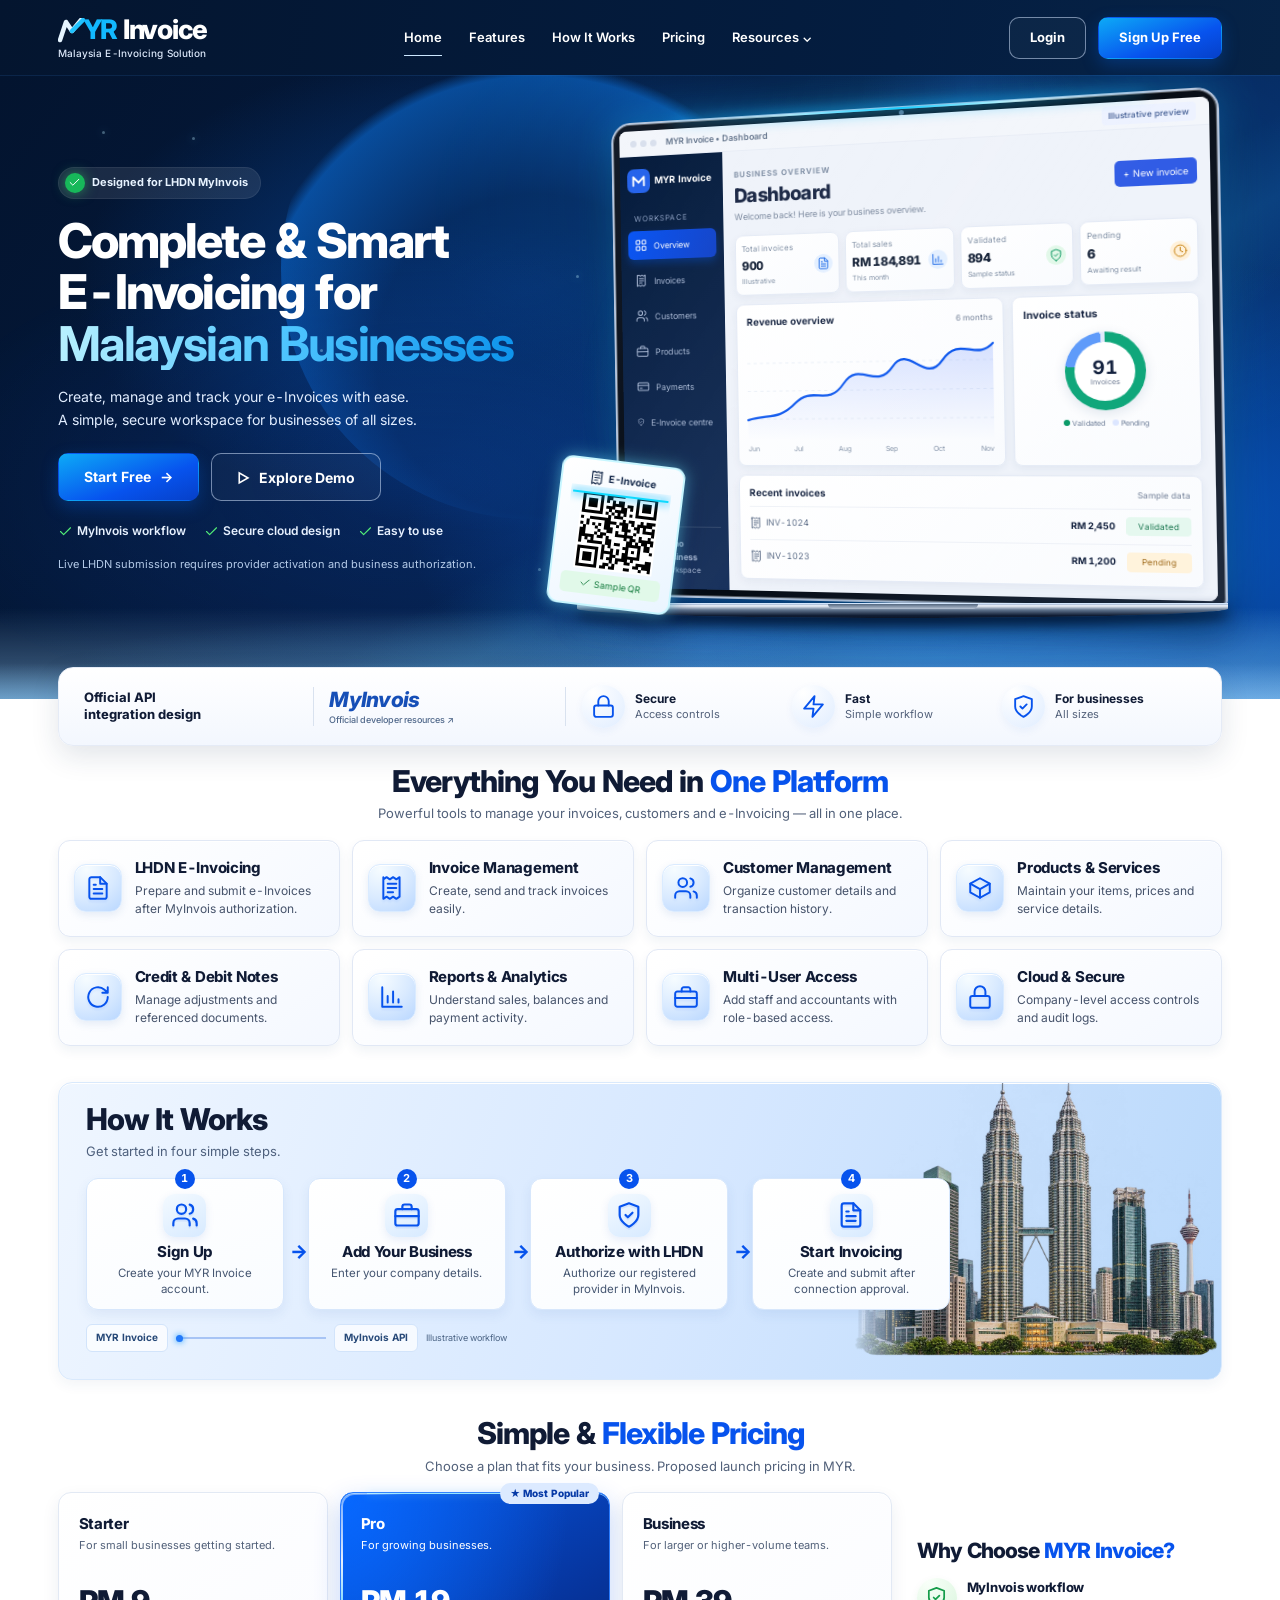
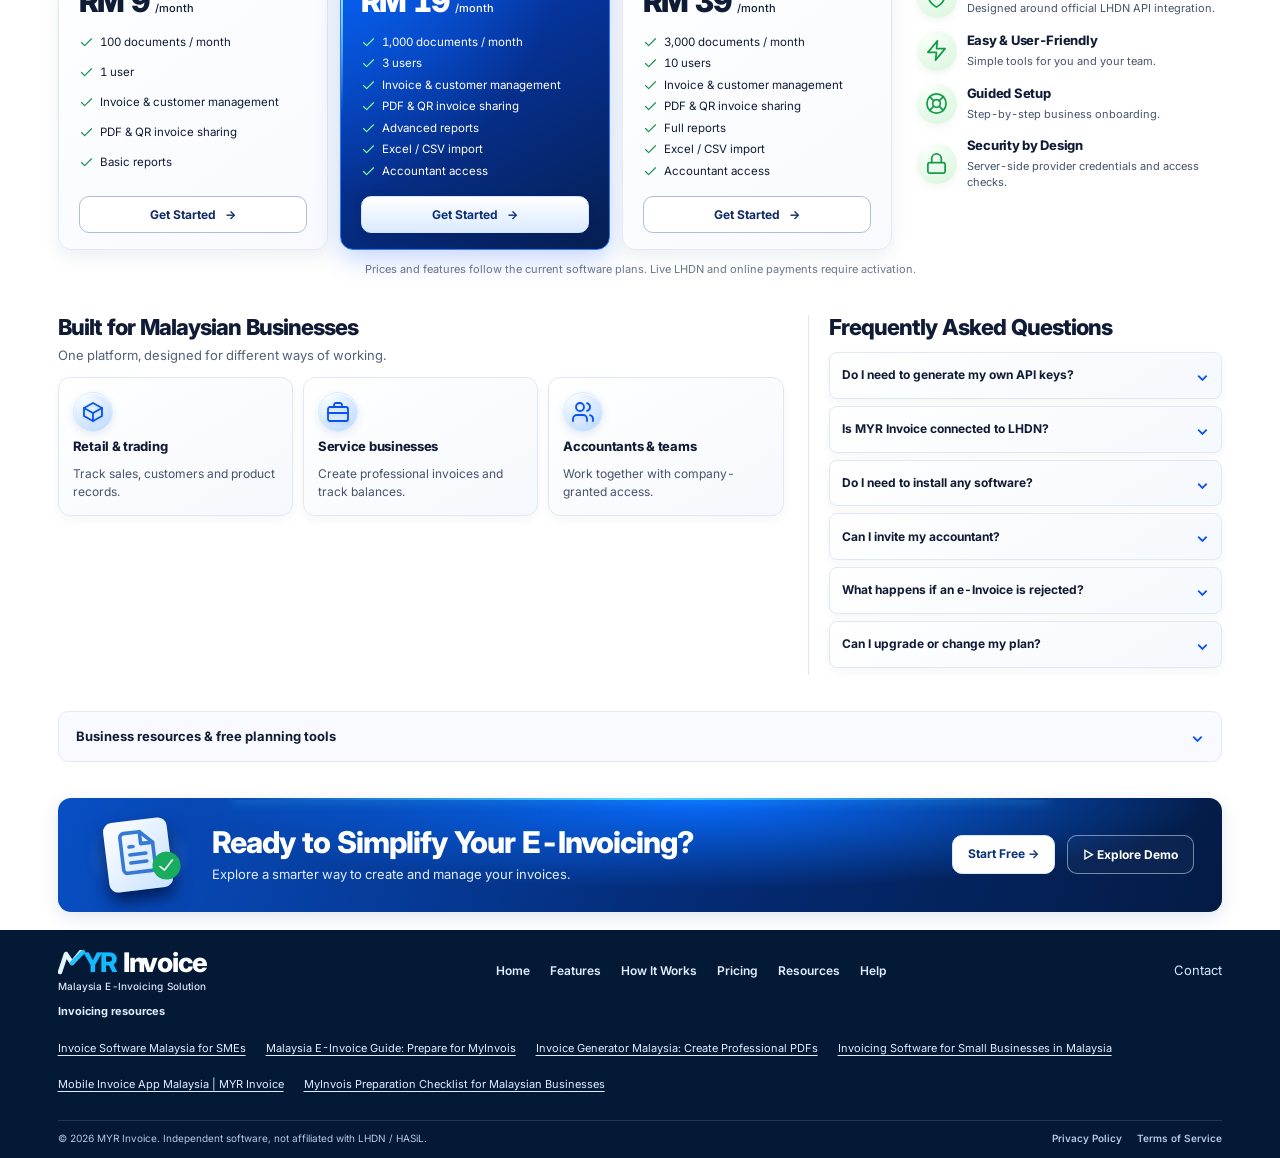
==== commit 37ae257b: "Build compact guided business registration with full MSIC reference" ====
--- a/index.html
+++ b/index.html
@@ -4910,11 +4910,34 @@
  DB.companies.forEach(c=>c.members.forEach(m=>{if(m.email===email&&m.status==='invited'){m.status='active';m.name=name}}));save();go(myrStartRoute())}
 async function doLogin(){const email=val('li-email').toLowerCase(),pw=$('#li-pw').value;if(CLOUD){const btn=$('.auth-box .btn.p');btn.disabled=true;try{await cloudInit(true)}catch(e){btn.disabled=false;return authErr(e.message)}if(!btn.isConnected)return;const {data,error}=await SB.auth.signInWithPassword({email,password:pw});if(error){btn.disabled=false;return authErr(error.message==='Invalid login credentials'?'Incorrect email or password.':error.message)}try{await cloudLoad(data.user)}catch(e){btn.disabled=false;return authErr('Could not load your data: '+e.message)}myrAuthRemember(email);return go(myrStartRoute())}const u=DB.users.find(x=>x.email===email);if(!u||u.pw!==await pwHash(email+':'+pw))return authErr('Incorrect email or password.');myrAuthRemember(email);DB.session=email;save();go(myrStartRoute())}
 async function logout(){if(CLOUD){clearTimeout(PUSH_T);const saved=await cloudPush();if(saved===false)return toast('There are unsaved changes. Please retry or export a backup before logging out.','err');await SB.auth.signOut();myrDraftClearAll();DB={users:[],session:null,companies:[],currentId:null};PROFILE=null;return go('#/')}myrDraftClearAll();DB.session=null;save();go('#/')}
+// MyInvois SDK MSIC 2008, upstream JSON snapshot; 1175 rows.
+// https://sdk.myinvois.hasil.gov.my/files/MSICSubCategoryCodes.json
+const MYR_OB_MSIC=[["00000","NOT APPLICABLE"],["01111","Growing of maize"],["01112","Growing of leguminous crops"],["01113","Growing of oil seeds"],["01119","Growing of other cereals n.e.c."],["01120","Growing of paddy"],["01131","Growing of leafy or stem vegetables"],["01132","Growing of fruits bearing vegetables"],["01133","Growing of melons"],["01134","Growing of mushrooms and truffles"],["01135","Growing of vegetables seeds, except beet seeds"],["01136","Growing of other vegetables"],["01137","Growing of sugar beet"],["01138","Growing of roots, tubers, bulb or tuberous vegetables"],["01140","Growing of sugar cane"],["01150","Growing of tobacco"],["01160","Growing of fibre crops"],["01191","Growing of flowers"],["01192","Growing of flower seeds"],["01193","Growing of sago (rumbia)"],["01199","Growing of other non-perennial crops n.e.c."],["01210","Growing of grapes"],["01221","Growing of banana"],["01222","Growing of mango"],["01223","Growing of durian"],["01224","Growing of rambutan"],["01225","Growing of star fruit"],["01226","Growing of papaya"],["01227","Growing of pineapple"],["01228","Growing of pitaya (dragon fruit)"],["01229","Growing of other tropical and subtropical fruits n.e.c."],["01231","Growing of pomelo"],["01232","Growing of lemon and limes"],["01233","Growing of tangerines and mandarin"],["01239","Growing of other citrus fruits n.e.c."],["01241","Growing of guava"],["01249","Growing of other pome fruits and stones fruits n.e.c."],["01251","Growing of berries"],["01252","Growing of fruit seeds"],["01253","Growing of edible nuts"],["01259","Growing of other tree and bush fruits"],["01261","Growing of oil palm (estate)"],["01262","Growing of oil palm (smallholdings)"],["01263","Growing of coconut (estate and smallholdings)"],["01269","Growing of other oleaginous fruits n.e.c."],["01271","Growing of coffee"],["01272","Growing of tea"],["01273","Growing of cocoa"],["01279","Growing of other beverage crops n.e.c."],["01281","Growing of pepper (piper nigrum)"],["01282","Growing of chilies and pepper (capsicum spp.)"],["01283","Growing of nutmeg"],["01284","Growing of ginger"],["01285","Growing of plants used primarily in perfumery, in pharmacy or for insecticidal, fungicidal or similar purposes"],["01289","Growing of other spices and aromatic crops n.e.c."],["01291","Growing  of rubber trees (estate)"],["01292","Growing of rubber trees (smallholdings)"],["01293","Growing of trees for extraction of sap"],["01294","Growing of nipa palm"],["01295","Growing of areca"],["01296","Growing of roselle"],["01299","Growing of other perennial crops n.e.c."],["01301","Growing of plants for planting"],["01302","Growing of plants for ornamental purposes"],["01303","Growing of live plants for bulbs, tubers and roots; cuttings and slips; mushroom spawn"],["01304","Operation of tree nurseries"],["01411","Raising, breeding and production of cattle or buffaloes"],["01412","Production of raw milk from cows or buffaloes"],["01413","Production of bovine semen"],["01420","Raising and breeding of horses, asses, mules or hinnes"],["01430","Raising and breeding of camels (dromedary) and camelids"],["01441","Raising, breeding and production of sheep and goats"],["01442","Production of raw sheep or goat’s milk"],["01443","Production of raw wool"],["01450","Raising, breeding and production of swine/pigs"],["01461","Raising, breeding and production of chicken, broiler"],["01462","Raising, breeding and production of ducks"],["01463","Raising, breeding and production of geese"],["01464","Raising, breeding and production of quails"],["01465","Raising and breeding of other poultry n.e.c."],["01466","Production of chicken eggs"],["01467","Production of duck eggs"],["01468","Production of other poultry eggs n.e.c."],["01469","Operation of poultry hatcheries"],["01491","Raising, breeding and production of semi-domesticated"],["01492","Production of fur skins, reptile or bird’s skin from ranching operation"],["01493","Operation of worm farms, land mollusc farms, snail farms"],["01494","Raising of silk worms and production of silk worm cocoons"],["01495","Bee keeping and production of honey and beeswax"],["01496","Raising and breeding of pet animals"],["01497","Raising and breeding of swiflet"],["01499","Raising of diverse/other animals n.e.c."],["01500","Mixed Farming"],["01610","Agricultural activities for crops production on a fee or contract basis"],["01620","Agricultural activities for animal production on a fee or contract basis"],["01631","Preparation of crops for primary markets"],["01632","Preparation of tobacco leaves"],["01633","Preparation of cocoa beans"],["01634","Sun-drying of fruits and vegetables"],["01640","Seed processing for propagation"],["01701","Hunting and trapping on a commercial basis"],["01702","Taking of animals (dead or alive)"],["02101","Planting, replanting, transplanting, thinning and conserving of forests and timber tracts"],["02102","Growing of coppice, pulpwood and fire wood"],["02103","Operation of forest tree nurseries"],["02104","Collection and raising of wildings (peat swamp forest tree species)"],["02105","Forest plantation"],["02201","Production of round wood for forest-based manufacturing industries"],["02202","Production of round wood used in an unprocessed form"],["02203","Production of charcoal in the forest (using traditional methods)"],["02204","Rubber wood logging"],["02301","Collection of rattan, bamboo"],["02302","Bird’s nest collection"],["02303","Wild sago palm collection"],["02309","Gathering of non-wood forest products n.e.c."],["02401","Carrying out part of the forestry and forest plantation operation on a fee or contract basis for forestry service activities"],["02402","Carrying out part of the forestry operation on a fee or contract basis for logging service activities"],["03111","Fishing on a commercial basis in ocean and coastal waters"],["03112","Collection of marine crustaceans and molluscs"],["03113","Taking of aquatic animals: sea squirts, tunicates, sea urchins"],["03114","Activities of vessels engaged both in fishing and in processing and preserving of fish"],["03115","Gathering of other marine organisms and materials (natural pearls, sponges, coral and algae)"],["03119","Marine fishing n.e.c."],["03121","Fishing on a commercial basis in inland waters"],["03122","Taking of freshwater crustaceans and molluscs"],["03123","Taking of freshwater aquatic animals"],["03124","Gathering of freshwater flora and fauna"],["03129","Freshwater fishing n.e.c."],["03211","Fish farming in sea water"],["03212","Production of bivalve spat (oyster, mussel), lobster lings, shrimp post-larvae, fish fry and fingerlings"],["03213","Growing of laver and other edible seaweeds"],["03214","Culture of crustaceans, bivalves, other molluscs and other aquatic animals in sea water"],["03215","Aquaculture activities in brackish water"],["03216","Aquaculture activities in salt water filled tanks or reservoirs"],["03217","Operation of  hatcheries (marine)"],["03218","Operation of marine worm farms for fish feed"],["03219","Marine aquaculture n.e.c."],["03221","Fish farming in freshwater"],["03222","Shrimp farming in freshwater"],["03223","Culture of freshwater crustaceans, bivalves, other molluscs and other aquatic animals"],["03224","Operation of hatcheries (freshwater)"],["03225","Farming of frogs"],["03229","Freshwater aquaculture n.e.c."],["05100","Mining of hard coal"],["05200","Mining of lignite (brown coal)"],["06101","Extraction of crude petroleum oils"],["06102","Extraction of bituminous or oil shale and tar sand"],["06103","Production of crude petroleum from bituminous shale and sand"],["06104","Processes to obtain crude oils"],["06201","Production of crude gaseous hydrocarbon (natural gas)"],["06202","Extraction of condensates"],["06203","Draining and separation of liquid hydrocarbon fractions"],["06204","Gas desulphurization"],["06205","Mining of hydrocarbon liquids, obtain through liquefaction or pyrolysis"],["07101","Mining of ores valued chiefly for iron content"],["07102","Beneficiation and agglomeration of iron ores"],["07210","Mining of uranium and thorium ores"],["07291","Mining of tin ores"],["07292","Mining of copper"],["07293","Mining of bauxite (aluminium)"],["07294","Mining of ilmenite"],["07295","Mining of gold"],["07296","Mining of silver"],["07297","Mining of platinum"],["07298","Amang retreatment"],["07299","Mining of other non-ferrous metal ores n.e.c."],["08101","Quarrying, rough trimming and sawing of monumental and building stone such as marble, granite (dimension stone), sandstone"],["08102","Quarrying, crushing and breaking of limestone"],["08103","Mining of gypsum and anhydrite"],["08104","Mining of chalk and uncalcined dolomite"],["08105","Extraction and dredging of industrial sand, sand for construction and gravel"],["08106","Breaking and crushing of stone and gravel"],["08107","Quarrying of sand"],["08108","Mining of clays, refractory clays and kaolin"],["08109","Quarrying, crushing and breaking of granite"],["08911","Mining of natural phosphates"],["08912","Mining of natural potassium salts"],["08913","Mining of native sulphur"],["08914","Extraction and preparation of pyrites and pyrrhotite, except roasting"],["08915","Mining of natural barium sulphate and carbonate (barytes and witherite)"],["08916","Mining of natural borates, natural magnesium sulphates (kieserite)"],["08917","Mining of earth colours, fluorspar and other minerals valued chiefly as a source of chemicals"],["08918","Guano mining"],["08921","Peat digging"],["08922","Peat agglomeration"],["08923","Preparation of peat to improve quality or facilitate transport or storage"],["08931","Extraction of salt from underground"],["08932","Salt production by evaporation of sea water or other saline waters"],["08933","Crushing, purification and refining of salt by the producer"],["08991","Mining and quarrying of abrasive materials"],["08992","Mining and quarrying of asbestos"],["08993","Mining and quarrying of siliceous fossil meals"],["08994","Mining and quarrying of natural graphite"],["08995","Mining and quarrying of steatite (talc)"],["08996","Mining and quarrying of gemstones"],["08999","Other mining and quarrying n.e.c."],["09101","Oil and gas extraction service activities provided on a fee or contract basis"],["09102","Oil and gas field fire fighting services"],["09900","Support activities for other mining and quarrying"],["10101","Processing and preserving of meat and production of meat products"],["10102","Processing and preserving of poultry and poultry products"],["10103","Production of hides and skins originating from slaughterhouses"],["10104","Operation of slaughterhouses engaged in killing, houses dressing or packing meat"],["10109","Processing and preserving of meat n.e.c."],["10201","Canning of fish, crustaceans and mollusks"],["10202","Processing, curing and preserving of fish, crustacean and molluscs"],["10203","Production of fish meals for human consumption or animal feed"],["10204","Production of keropok including keropok lekor"],["10205","Processing of seaweed"],["10301","Manufacture of fruits and vegetable food products"],["10302","Manufacture of fruit and vegetable juices"],["10303","Pineapple canning"],["10304","Manufacture of jams, marmalades and table jellies"],["10305","Manufacture of nuts and nut products"],["10306","Manufacture of bean curd products"],["10401","Manufacture of crude palm oil"],["10402","Manufacture of refined palm oil"],["10403","Manufacture of palm kernel oil"],["10404","Manufacture of crude and refined vegetable oil"],["10405","Manufacture of coconut oil"],["10406","Manufacture of compound cooking fats"],["10407","Manufacture of animal oils and fats"],["10501","Manufacture of ice cream and other edible ice such as sorbet"],["10502","Manufacture of condensed, powdered and evaporated milk"],["10509","Manufacture of other dairy products n.e.c."],["10611","Rice milling"],["10612","Provision of milling services"],["10613","Flour milling"],["10619","Manufacture of grain mill products n.e.c."],["10621","Manufacture of starches and starch products"],["10622","Manufacture of glucose, glucose syrup, maltose, inulin"],["10623","Manufacture of sago and tapioca flour/products"],["10711","Manufacture of biscuits and cookies"],["10712","Manufacture of bread, cakes and other bakery products"],["10713","Manufacture of snack products"],["10714","Manufacture of frozen bakery products"],["10721","Manufacture of sugar"],["10722","Manufacture of sugar products"],["10731","Manufacture of cocoa products"],["10732","Manufacture of chocolate and chocolate products"],["10733","Manufacture of sugar confectionery"],["10741","Manufacture of meehoon, noodles and other related products"],["10742","Manufacture of pastas"],["10750","Manufacture of prepared meals and dishes"],["10791","Manufacture of coffee"],["10792","Manufacture of tea"],["10793","Manufacture of sauces and condiments"],["10794","Manufacture of spices and curry powder"],["10795","Manufacture of egg products"],["10799","Manufacture of other food products n.e.c."],["10800","Manufacture of prepared animal feeds"],["11010","Distilling, rectifying and blending of spirits"],["11020","Manufacture of wines"],["11030","Manufacture of malt liquors and malt"],["11041","Manufacture of soft drinks"],["11042","Production of natural mineral water and other bottled water"],["12000","MANUFACTURE OF TOBACCO PRODUCTS"],["13110","Preparation and spinning of textile fibres"],["13120","Weaving of textiles"],["13131","Batik making"],["13132","Dyeing, bleaching, printing and finishing of yarns and fabrics"],["13139","Other finishing textiles"],["13910","Manufacture of knitted and crocheted fabrics"],["13921","Manufacture of made-up articles of any textile materials, including of knitted or crocheted fabrics"],["13922","Manufacture of made-up furnishing articles"],["13930","Manufacture of carpets and rugs"],["13940","Manufacture of cordage, rope, twine and netting"],["13990","Manufacture of other textiles n.e.c."],["14101","Manufacture of specific wearing apparel"],["14102","Manufacture of clothings"],["14103","Custom tailoring"],["14109","Manufacture of other clothing accessories"],["14200","Manufacture of articles made of fur skins"],["14300","Manufacture of knitted and crocheted apparel"],["15110","Tanning and dressing of leather; dressing and dyeing of fur"],["15120","Manufacture of luggage, handbags and the like, saddlery and harness"],["15201","Manufacture of leather footwear"],["15202","Manufacture of plastic footwear"],["15203","Manufacture of rubber footwear"],["15209","Manufacture of other footwear n.e.c."],["16100","Sawmilling and planning of wood"],["16211","Manufacture of veneer sheets and plywood"],["16211","Manufacture of veneer sheets and plywood"],["16212","Manufacture of particle board and fibreboard"],["16222","Manufacture of joinery wood products"],["16230","Manufacture of wooden containers"],["16291","Manufacture of wood charcoal"],["16292","Manufacture of other products of wood, cane, articles of cork, straw and plaiting materials"],["17010","Manufacture of pulp, paper and paperboard"],["17020","Manufacture of corrugated paper and paperboard and of containers of paper and paperboard"],["17091","Manufacture of envelopes and letter-card"],["17092","Manufacture of household and personal hygiene paper"],["17093","Manufacture of gummed or adhesive paper in strips or rolls and labels and wall paper"],["17094","Manufacture of effigies, funeral paper goods, joss paper"],["17099","Manufacture of other articles of paper and paperboard n.e.c."],["18110","Printing"],["18120","Service activities related to printing"],["18200","Reproduction of recorded media"],["19100","Manufacture of coke oven products"],["19201","Manufacture of refined petroleum products"],["19202","Manufacture of bio-diesel products"],["20111","Manufacture of liquefied or compressed inorganic industrial or medical gases"],["20112","Manufacture of basic organic chemicals"],["20113","Manufacture of inorganic compounds"],["20119","Manufacture of other basic chemicals n.e.c."],["20121","Manufacture of fertilizers"],["20129","Manufacture of associated nitrogen products"],["20131","Manufacture of plastic in primary forms"],["20132","Manufacture of synthetic rubber in primary forms: synthetic rubber, factice"],["20133","Manufacture of mixtures of synthetic rubber and natural rubber or rubber - like gums"],["20210","Manufacture of pesticides and other agrochemical products"],["20221","Manufacture of paints, varnishes and similar coatings ink and mastics"],["20222","Manufacture of printing ink"],["20231","Manufacture of soap and detergents, cleaning and polishing preparations"],["20232","Manufacture of perfumes and toilet preparations"],["20291","Manufacture of photographic plates, films, sensitized paper and other sensitized unexposed materials"],["20292","Manufacture of writing and drawing ink"],["20299","Manufacture of other chemical products n.e.c."],["20300","Manufacture of man-made fibres"],["21001","Manufacture of medicinal active substances to be used for their pharmacological properties in the manufacture of medicaments"],["21002","Processing of blood"],["21003","Manufacture of medicaments"],["21004","Manufacture of chemical contraceptive products"],["21005","Manufacture of medical diagnostic preparation"],["21006","Manufacture of radioactive in-vivo diagnostic substances"],["21007","Manufacture of biotech pharmaceuticals"],["21009","Manufacture of other pharmaceuticals, medicinal chemical and botanical products n.e.c."],["22111","Manufacture of rubber tyres for vehicles"],["22112","Manufacture of interchangeable tyre treads and retreading rubber tyres"],["22191","Manufacture of other products of natural or synthetic rubber, unvulcanized, vulcanized or hardened"],["22192","Manufacture of rubber gloves"],["22193","Rubber remilling and latex processing"],["22199","Manufacture of other rubber products n.e.c"],["22201","Manufacture of semi-manufactures of plastic products"],["22202","Manufacture of finished plastic products"],["22203","Manufacture of plastic articles for the packing of goods"],["22204","Manufacture of builders' plastics ware"],["22205","Manufacture of plastic tableware, kitchenware and toilet articles"],["22209","Manufacture of diverse plastic products n.e.c."],["23101","Manufacture of flat glass, including wired, coloured or tinted flat glass"],["23102","Manufacture of laboratory, hygienic or pharmaceutical glassware"],["23109","Manufacture of other glass products n.e.c."],["23911","Manufacture of refractory mortars and concretes"],["23912","Manufacture of refractory ceramic goods"],["23921","Manufacture of non-refractory ceramic"],["23929","Manufacture of other clay building materials"],["23930","Manufacture of other porcelain and ceramic products"],["23941","Manufacture of hydraulic cement"],["23942","Manufacture of lime and plaster"],["23951","Manufacture of ready-mix and dry-mix concrete and mortars"],["23952","Manufacture of precast concrete, cement or artificial stone articles for use in construction"],["23953","Manufacture of prefabricated structural components for building or civil engineering of cement, concrete or artificial stone"],["23959","Manufacture of other articles of concrete, cement and plaster n.e.c."],["23960","Cutting, shaping and finishing of stone"],["23990","Manufacture of other non-metallic mineral products n.e.c."],["24101","Production of pig iron and spiegeleisen in pigs, blocks or other primary forms"],["24102","Production of bars and rods of stainless steel or other alloy steel"],["24103","Manufacture of seamless tubes, by hot rolling, hot extrusion or hot drawing, or by cold drawing or cold rolling"],["24104","Manufacture of steel tube fittings"],["24109","Manufacture of other basic iron and steel products n.e.c."],["24201","Tin smelting"],["24202","Production of aluminium from alumina"],["24209","Manufacture of other basic precious and other non-ferrous metals n.e.c."],["24311","Casting of iron"],["24312","Casting of steel"],["24320","Casting of non-ferrous metals"],["25111","Manufacture of industrial frameworks in metal"],["25112","Manufacture of prefabricated buildings mainly of metal"],["25113","Manufacture of metal doors, windows and their frames, shutters and gates"],["25119","Manufacture of other structural metal products"],["25120","Manufacture of tanks, reservoirs and containers of metal"],["25130","Manufacture of steam generators, except central heating hot water boilers"],["25200","Manufacture of weapons and ammunition"],["25910","Forging, pressing, stamping and roll-forming of metal; powder metallurgy"],["25920","Treatment and coating of metals; machining"],["25930","Manufacture of cutlery, hand tools and general hardware"],["25991","Manufacture of tins and cans for food products, collapsible tubes and boxes"],["25992","Manufacture of metal cable, plaited bands and similar articles"],["25993","Manufacture of bolts, screws, nuts and similar threaded products"],["25994","Manufacture of metal household articles"],["25999","Manufacture of any other fabricated metal products n.e.c."],["26101","Manufacture of diodes, transistors and similar semiconductor devices"],["26102","Manufacture electronic integrated circuits micro assemblies"],["26103","Manufacture of electrical capacitors and resistors"],["26104","Manufacture of printed circuit boards"],["26105","Manufacture of display components"],["26109","Manufacture of other components for electronic applications"],["26201","Manufacture of computers"],["26202","Manufacture of peripheral equipment"],["26300","Manufacture of communication equipment"],["26400","Manufacture of consumer electronics"],["26511","Manufacture of measuring, testing, navigating and control equipment"],["26512","Manufacture of industrial process control equipment"],["26520","Manufacture of watches and clocks and parts"],["26600","Manufacture of irradiation, electro medical and electrotherapeutic equipment"],["26701","Manufacture of optical instruments and equipment"],["26702","Manufacture of photographic equipment"],["26800","Manufacture of magnetic and optical recording media"],["27101","Manufacture of electric motors, generators and transformers"],["27102","Manufacture of electricity distribution and control apparatus"],["27200","Manufacture of batteries and accumulators"],["27310","Manufacture of fibre optic cables"],["27320","Manufacture of other electronic and electric wires and cables"],["27330","Manufacture of current-carrying and non current-carrying wiring devices for electrical circuits regardless of material"],["27400","Manufacture of electric lighting equipment"],["27500","Manufacture of domestic appliances"],["27900","Manufacture of miscellaneous electrical equipment other than motors, generators and transformers, batteries and accumulators, wires and wiring devices, lighting equipment or domestic appliances"],["28110","Manufacture of engines and turbines, except aircraft, vehicle and cycle engines"],["28120","Manufacture of fluid power equipment"],["28130","Manufacture of other pumps, compressors, taps and valves"],["28140","Manufacture of bearings, gears, gearing and driving elements"],["28150","Manufacture of ovens, furnaces and furnace burners"],["28160","Manufacture of lifting and handling equipment"],["28170","Manufacture of office machinery and equipment (except computers and peripheral equipment)"],["28180","Manufacture of power-driven hand tools with self-contained electric or non-electric motor or pneumatic drives"],["28191","Manufacture of refrigerating or freezing industrial equipment"],["28192","Manufacture of air-conditioning machines, including for motor vehicles"],["28199","Manufacture of other general-purpose machinery n.e.c."],["28210","Manufacture of agricultural and forestry machinery"],["28220","Manufacture of metal-forming machinery and machine tools"],["28230","Manufacture of machinery for metallurgy"],["28240","Manufacture of machinery for mining, quarrying and construction"],["28250","Manufacture of machinery for food, beverage and tobacco processing"],["28260","Manufacture of machinery for textile, apparel and leather production"],["28290","Manufacture of other special-purpose machinery n.e.c."],["29101","Manufacture of passenger cars"],["29102","Manufacture of commercial vehicles"],["29200","Manufacture of bodies (coachwork) for motor vehicles; manufacture of trailers and semi- trailers"],["29300","Manufacture of parts and accessories for motor vehicles"],["30110","Building of ships and floating structures"],["30120","Building of pleasure and sporting boats"],["30200","Manufacture of railway locomotives and rolling stock"],["30300","Manufacture of air and spacecraft and related machinery"],["30400","Manufacture of military fighting vehicles"],["30910","Manufacture of motorcycles"],["30920","Manufacture of bicycles and invalid carriages"],["30990","Manufacture of other transport equipments n.e.c."],["31001","Manufacture of wooden and cane furniture"],["31002","Manufacture of metal furniture"],["31003","Manufacture of mattress"],["31009","Manufacture of other furniture, except of stone, concrete or ceramic"],["32110","Manufacture of jewellery and related articles"],["32120","Manufacture of imitation jewellery and related articles"],["32200","Manufacture of musical instruments"],["32300","Manufacture of sports goods"],["32400","Manufacture of games and toys"],["32500","Manufacture of medical and dental instrument and supplies"],["32901","Manufacture of stationery"],["32909","Other manufacturing n.e.c."],["33110","Repair of fabricated metal products"],["33120","Repair and maintenance of industrial machinery and equipment"],["33131","Repair and maintenance of the measuring, testing, navigating and control equipment"],["33132","Repair and maintenance of irradiation, electro medical and electrotherapeutic equipment"],["33133","Repair of optical instruments and photographic equipment"],["33140","Repair and maintenance of electrical equipment except domestic appliances"],["33150","Repair and maintenance of transport equipment except motorcycles and bicycles"],["33190","Repair and maintenance of other equipment n.e.c."],["33200","Installation of industrial machinery and equipment"],["35101","Operation of generation facilities that produce electric energy"],["35102","Operation of transmission, distribution and sales of electricity"],["35201","Manufacture of gaseous fuels with a specified calorific value, by purification, blending and other processes from gases of various types including natural gas"],["35202","Transportation, distribution and supply of gaseous fuels of all kinds through a system of mains"],["35203","Sale of gas to the user through mains"],["35301","Production, collection and distribution of steam and hot water for heating, power and other purposes"],["35302","Production and distribution of cooled air, chilled water for cooling purposes"],["35303","Production of ice, including ice for food and non-food (e.g. cooling) purposes"],["36001","Purification and distribution of water for water supply purposes"],["36002","Desalting of sea or ground water to produce water as the principal product of interest"],["37000","Sewerage and similar activities"],["38111","Collection of non-hazardous solid waste (i.e. garbage) within a local area"],["38112","Collection of recyclable materials"],["38113","Collection of refuse in litter-bins in public places"],["38114","Collection of construction and demolition waste"],["38115","Operation of waste transfer stations for non-hazardous waste"],["38121","Collection of hazardous waste"],["38122","Operation of waste transfer stations for hazardous waste"],["38210","Treatment and disposal of non-hazardous waste"],["38220","Treatment and disposal of hazardous waste"],["38301","Mechanical crushing of metal waste"],["38302","Dismantling of automobiles, computers, televisions and other equipment for material recover"],["38303","Reclaiming of rubber such as used tires to produce secondary raw material"],["38304","Reuse of rubber products"],["38309","Materials recovery n.e.c."],["39000","Remediation activities and other waste management services"],["41001","Residential buildings"],["41002","Non-residential buildings"],["41003","Assembly and erection of prefabricated constructions on the site"],["41009","Construction of buildings n.e.c."],["42101","Construction of motorways, streets, roads, other vehicular and pedestrian ways"],["42102","Surface work on streets, roads, highways, bridges or tunnels"],["42103","Construction of bridges, including those for elevated highways"],["42104","Construction of tunnels"],["42105","Construction of railways and subways"],["42106","Construction of airfield/airports runways"],["42109","Construction of roads and railways n.e.c."],["42201","Long-distance pipelines, communication and power lines"],["42202","Urban pipelines, urban communication and power lines; ancillary urban works"],["42203","Water main and line construction"],["42204","Reservoirs"],["42205","Construction of irrigation systems (canals)"],["42206","Construction of sewer systems (including repair) and sewage disposal plants"],["42207","Construction of power plants"],["42209","Construction of utility projects n.e.c."],["42901","Construction of refineries"],["42902","Construction of waterways, harbour and river works, pleasure ports (marinas), locks"],["42903","Construction of dams and dykes"],["42904","Dredging of waterways"],["42905","Outdoor sports facilities"],["42906","Land subdivision with land improvement"],["42909","Construction of other engineering projects n.e.c."],["43110","Demolition or wrecking of buildings and other structures"],["43121","Clearing of building sites"],["43122","Earth moving"],["43123","Drilling, boring and core sampling for construction, geophysical, geological or similar purposes"],["43124","Site preparation for mining"],["43125","Drainage of agricultural or forestry land"],["43126","Land reclamation work"],["43129","Other site preparation activities n.e.c."],["43211","Electrical wiring and fittings"],["43212","Telecommunications wiring"],["43213","Computer network and cable television wiring"],["43214","Satellite dishes"],["43215","Lighting systems"],["43216","Security systems"],["43219","Electrical installation n.e.c."],["43221","Installation of heating systems (electric, gas and oil)"],["43222","Installation of furnaces, cooling towers"],["43223","Installation of non-electric solar energy collectors"],["43224","Installation of plumbing and sanitary equipment"],["43225","Installation of ventilation, refrigeration or air-conditioning equipment and ducts"],["43226","Installation of gas fittings"],["43227","Installation of fire and lawn sprinkler systems"],["43228","Steam piping"],["43229","Plumbing, heat and air-conditioning installation n.e.c."],["43291","Installation of elevators, escalators in buildings or other construction projects"],["43292","Installation of automated and revolving doors in buildings or other construction projects"],["43293","Installation of lighting conductors in buildings or other construction projects"],["43294","Installation vacuum cleaning systems in buildings or other construction projects"],["43295","Installation thermal, sound or vibration insulation in buildings or other construction projects"],["43299","Other construction installation n.e.c."],["43301","Installation of doors, windows, door and window frames of wood or other materials, fitted kitchens, staircases, shop fittings and furniture"],["43302","Laying, tiling, hanging or fitting in buildings or other construction projects of various types of materials"],["43303","Interior and exterior painting of buildings"],["43304","Painting of civil engineering structures"],["43305","Installation of glass, mirrors"],["43306","Interior completion"],["43307","Cleaning of new buildings after construction"],["43309","Other building completion and finishing work n.e.c."],["43901","Construction of foundations, including pile driving"],["43902","Erection of non-self-manufactured steel elements"],["43903","Scaffolds and work platform erecting and dismantling"],["43904","Bricklaying and stone setting"],["43905","Construction of outdoor swimming pools"],["43906","Steam cleaning, sand blasting and similar activities for building exteriors"],["43907","Renting of construction machinery and equipment with operator (e.g. cranes)"],["43909","Other specialized construction activities, n.e.c."],["45101","Wholesale and retail of new motor vehicles"],["45102","Wholesale and retail of used motor vehicles"],["45103","Sale of industrial, commercial and agriculture vehicles – new"],["45104","Sale of industrial, commercial and agriculture vehicles – used"],["45105","Sale by commission agents"],["45106","Car auctions"],["45109","Sale of other motor vehicles n.e.c."],["45201","Maintenance and repair of motor vehicles"],["45202","Spraying and painting"],["45203","Washing and polishing (car wash)"],["45204","Repair of motor vehicle seats"],["45205","Installation of parts and accessories not as part of the manufacturing process"],["45300","Wholesale and retail sale of all kinds of parts, components, supplies, tools and accessories for motor vehicles"],["45401","Wholesale and retail sale of motorcycles"],["45402","Wholesale and retail sale of parts and accessories for motorcycles"],["45403","Repair and maintenance of motorcycles"],["46100","Wholesale on a fee or contract basis"],["46201","Wholesale of rubber"],["46202","Wholesale of palm oil"],["46203","Wholesale of lumber and timber"],["46204","Wholesale of flowers and plants"],["46205","Wholesale of livestock"],["46209","Wholesale of agricultural raw material and live animal n.e.c."],["46311","Wholesale of meat, poultry and eggs"],["46312","Wholesale of fish and other seafood"],["46313","Wholesale of fruits"],["46314","Wholesale of vegetables"],["46319","Wholesale of meat, fish, fruits and vegetables n.e.c."],["46321","Wholesale of rice, other grains, flour and sugars"],["46322","Wholesale of dairy products"],["46323","Wholesale of confectionary"],["46324","Wholesale of  biscuits, cakes, breads and other bakery products"],["46325","Wholesale of coffee, tea, cocoa and other beverages"],["46326","Wholesale of beer, wine and spirits"],["46327","Wholesale of tobacco, cigar, cigarettes"],["46329","Wholesale of other foodstuffs"],["46411","Wholesale of yarn and fabrics"],["46412","Wholesale of household linen, towels, blankets"],["46413","Wholesale of clothing"],["46414","Wholesale of clothing accessories"],["46415","Wholesale of fur articles"],["46416","Wholesale of footwear"],["46417","Wholesale of haberdashery"],["46419","Wholesale of textiles, clothing n.e.c."],["46421","Wholesale of pharmaceutical and medical goods"],["46422","Wholesale of perfumeries, cosmetics, soap and toiletries"],["46431","Wholesale of bicycles and their parts and accessories"],["46432","Wholesale of photographic and optical goods"],["46433","Wholesale of leather goods and travel accessories"],["46434","Wholesale of musical instruments, games and toys, sports goods"],["46441","Wholesale of handicrafts and artificial flowers"],["46442","Wholesale of cut flowers and plants"],["46443","Wholesale of watches and clocks"],["46444","Wholesale of jewellery"],["46491","Wholesale of household furniture"],["46492","Wholesale of household appliances"],["46493","Wholesale of lighting equipment"],["46494","Wholesale of household utensils and cutlery, crockery, glassware, chinaware and pottery"],["46495","Wholesale of woodenware, wickerwork and corkware"],["46496","Wholesale of electrical and electronic goods"],["46497","Wholesale of stationery, books, magazines and newspapers"],["46499","Wholesale of other household goods n.e.c."],["46510","Wholesale of computer hardware, software and peripherals"],["46521","Wholesale of telephone and telecommunications equipment, cell phones, pagers"],["46522","Wholesale of electronic components and wiring accessories"],["46531","Wholesale of agricultural machinery, equipment and supplies"],["46532","Wholesale of lawn mowers however operated"],["46591","Wholesale of office machinery and business equipment, except computers and computer peripheral equipment"],["46592","Wholesale of office furniture"],["46593","Wholesale of computer-controlled machines tools"],["46594","Wholesale of industrial machinery, equipment and supplies"],["46595","Wholesale of construction and civil engineering machinery and equipment"],["46596","Wholesale of lift escalators, air-conditioning, security and fire fighting equipment"],["46599","Wholesale of other machinery for use in industry, trade and navigation and other services n.e.c."],["46611","Wholesale of petrol, diesel, lubricants"],["46612","Wholesale of liquefied petroleum gas"],["46619","Wholesale of other solid, liquid and gaseous fuels and related products n.e.c."],["46621","Wholesale of ferrous and non-ferrous metal ores and metals"],["46622","Wholesale of ferrous and non-ferrous semi-finished metal ores and products n.e.c."],["46631","Wholesale of logs, sawn timber, plywood, veneer and related products"],["46632","Wholesale of paints and varnish"],["46633","Wholesale of construction materials"],["46634","Wholesale of fittings and fixtures"],["46635","Wholesale of hot water heaters"],["46636","Wholesale of sanitary installation and equipment"],["46637","Wholesale of tools"],["46639","Wholesale of other construction materials, hardware, plumbing and heating equipment and supplies n.e.c."],["46691","Wholesale of industrial chemicals"],["46692","Wholesale of fertilizers and agrochemical products"],["46693","Wholesale of plastic materials in primary forms"],["46694","Wholesale of rubber scrap"],["46695","Wholesale of textile fibres"],["46696","Wholesale of paper in bulk, packaging materials"],["46697","Wholesale of precious stones"],["46698","Wholesale of metal and non-metal waste and scrap and materials for recycling"],["46699","Dismantling of automobiles, computer, televisions and other equipment to obtain and re-sell usable parts"],["46901","Wholesale of aquarium fishes, pet birds and animals"],["46902","Wholesale of animal/pet food"],["46909","Wholesale of a variety of goods without any particular specialization n.e.c."],["47111","Provision stores"],["47112","Supermarket"],["47113","Mini market"],["47114","Convenience stores"],["47191","Department stores"],["47192","Department stores and supermarket"],["47193","Hypermarket"],["47194","News agent and miscellaneous goods store"],["47199","Other retail sale in non-specialized stores n.e.c."],["47211","Retail sale of rice, flour, other grains and sugars"],["47212","Retail sale of fresh or preserved vegetables and fruits"],["47213","Retail sale of dairy products and eggs"],["47214","Retail sale of meat and meat products (including poultry)"],["47215","Retail sale of fish, other seafood and products thereof"],["47216","Retail sale of bakery products and sugar confectionery"],["47217","Retail sale of mee, kuey teow, mee hoon, wantan skins and other food products made from flour or soya"],["47219","Retail sale of other food products n.e.c."],["47221","Retail sale of beer, wine and spirits"],["47222","Retail sale of tea, coffee, soft drinks, mineral water and other beverages"],["47230","Retail sale of tobacco products in specialized store"],["47300","Retail sale of automotive fuel in specialized stores"],["47411","Retail sale of computers, computer equipment and supplies"],["47412","Retail sale of video game consoles and non-customized software"],["47413","Retail sale of telecommunication equipment"],["47420","Retail sale of audio and video equipment in specialized store"],["47510","Retail sale of textiles in specialized stores"],["47520","Retail sale of construction materials, hardware, paints and glass"],["47531","Retail sale of carpets and rugs"],["47532","Retail sale of curtains and net curtains"],["47533","Retail sale of wallpaper and floor coverings"],["47591","Retail sale of household furniture"],["47592","Retail sale of articles for lighting"],["47593","Retail sale of household utensils and cutlery, crockery, glassware, chinaware and pottery"],["47594","Retail sale of wood, cork goods and wickerwork goods"],["47595","Retail sale of household appliances"],["47596","Retail sale of musical instruments and scores"],["47597","Retail sale of security systems"],["47598","Retail sale of household articles and equipment n.e.c."],["47611","Retail sale of office supplies and equipment"],["47620","Retail sale of musical records, audio tapes, compact discs , cassettes, video tapes, VCDs and DVDs, blank tapes and discs"],["47612","Retail sale of books, newspapers and stationary"],["47631","Retail sale of sports goods and equipments"],["47632","Retail sale of fishing equipment"],["47633","Retail sale of camping goods"],["47634","Retail sale of boats and equipments"],["47635","Retail sale of bicycles and related parts and accessories"],["47640","Retail sale of games and toys, made of all materials"],["47711","Retail sale of articles of clothing, articles of fur and clothing accessories"],["47712","Retail sale of footwear"],["47713","Retail sale of leather goods, accessories of leather and leather substitutes"],["47721","Stores specialized in retail sale of pharmaceuticals, medical and orthopaedic goods"],["47722","Stores specialized in retail sale of perfumery, cosmetic and toilet articles"],["47731","Retail sale of photographic and precision equipment"],["47732","Retail sale of watches and clocks"],["47733","Retail sale of jewellery"],["47734","Retail sale of flowers, plants, seeds, fertilizers"],["47735","Retail sale of souvenirs, craftwork and religious articles"],["47736","Retail sale of household fuel oil, cooking gas, coal and fuel wood"],["47737","Retail sale of spectacles and other optical goods"],["47738","Retail sale of aquarium fishes, pet animals and pet food"],["47739","Other retail sale of new goods in specialized stores n.e.c."],["47741","Retail sale of second-hand books"],["47742","Retail sale of second-hand electrical and electronic goods"],["47743","Retail sale of antiques"],["47744","Activities of auctioning houses (retail)"],["47749","Retail sale of second-hand goods n.e.c."],["47810","Retail sale of food, beverages and tobacco products via stalls or markets"],["47820","Retail sale of textiles, clothing and footwear via stalls or markets"],["47891","Retail sale of books via stalls or markets"],["47892","Retail sale of carpets and rugs via stalls or markets"],["47893","Retail sale of games and toys via stalls or markets"],["47894","Retail sale of household appliances and consumer electronics via stall or markets"],["47895","Retail sale of music and video recordings via stall or markets"],["47911","Retail sale of any kind of product by mail order"],["47912","Retail sale of any kind of product over the Internet"],["47913","Direct sale via television, radio and telephone"],["47914","Internet retail auctions"],["47991","Retail sale of any kind of product by direct sales or door-to-door sales persons"],["47992","Retail sale of any kind of product through vending machines"],["47999","Other retail sale not in stores, stalls or markets n.e.c."],["49110","Passenger transport by inter-urban railways"],["49120","Freight transport by inter-urban, suburban and urban railways"],["49211","City bus services"],["49212","Urban and suburban railway passenger transport service"],["49221","Express bus services"],["49222","Employees bus services"],["49223","School bus services"],["49224","Taxi operation and limousine services"],["49225","Rental of cars with driver"],["49229","Other passenger land transport n.e.c."],["49230","Freight transport by road"],["49300","Transport via pipeline"],["50111","Operation of excursion, cruise or sightseeing boats"],["50112","Operation of ferries, water taxis"],["50113","Rental of pleasure boats with crew for sea and coastal water transport"],["50121","Transport of freight overseas and coastal waters, whether scheduled or not"],["50122","Transport by towing or pushing of barges, oil rigs"],["50211","Transport of passenger via rivers, canals, lakes and other inland waterways"],["50212","Rental of pleasure boats with crew for inland water transport"],["50220","Transport of freight via rivers, canals, lakes and other inland waterways"],["51101","Transport of passengers by air over regular routes and on regular schedules"],["51102","Non-scheduled transport of passenger by air"],["51103","Renting of air-transport equipment with operator for the purpose of passenger transportation"],["51201","Transport freight by air over regular routes and on regular schedules"],["51202","Non-scheduled transport of freight by air"],["51203","Renting of air-transport equipment with operator for the purpose of freight transportation"],["52100","Warehousing and storage services"],["52211","Operation of terminal facilities"],["52212","Towing and road side assistance"],["52213","Operation of parking facilities for motor vehicles (parking lots)"],["52214","Highway, bridge and tunnel operation services"],["52219","Other service activities incidental to land transportation n.e.c."],["52221","Port, harbours and piers operation services"],["52222","Vessel salvage and refloating services"],["52229","Other service activities incidental to water transportation n.e.c."],["52231","Operation of terminal facilities"],["52232","Airport and air-traffic-control activities"],["52233","Ground service activities on airfields"],["52234","Fire fighting and fire-prevention services at airports"],["52239","Other service activities incidental to air transportation n.e.c."],["52241","Stevedoring services"],["52249","Other cargo handling activities n.e.c."],["52291","Forwarding of freight"],["52292","Brokerage for ship and aircraft space"],["52299","Other transportation support activities n.e.c."],["53100","National postal services"],["53200","Courier activities other than national post activities"],["55101","Hotels and resort hotels"],["55102","Motels"],["55103","Apartment hotels"],["55104","Chalets"],["55105","Rest house/guest house"],["55106","Bed and breakfast units"],["55107","Hostels"],["55108","Home stay"],["55109","Other short term accommodation activities n.e.c."],["55200","Camping grounds, recreational vehicle parks and trailer parks"],["55900","Other accommodation"],["56101","Restaurants and restaurant cum night clubs"],["56102","Cafeterias/canteens"],["56103","Fast-food restaurants"],["56104","Ice cream truck vendors and parlours"],["56105","Mobile food carts"],["56106","Food stalls/hawkers"],["56107","Food or beverage, food and beverage preparation in market stalls/hawkers"],["56210","Event/food caterers"],["56290","Other food service activities"],["56301","Pubs, bars, discotheques, coffee houses, cocktail lounges and karaoke"],["56302","Coffee shops"],["56303","Drink stalls/hawkers"],["56304","Mobile beverage"],["56309","Others drinking places n.e.c."],["58110","Publishing of books, brochures and other publications"],["58120","Publishing of mailing lists, telephone book, other directories"],["58130","Publishing of newspapers, journals, magazines and periodicals in print or electronic form"],["58190","Publishing of catalogues, photos, engraving and postcards, greeting cards, forms, posters, reproduction of works of art, advertising material and other printed matter n.e.c."],["58201","Business and other applications"],["58202","Computer games for all platforms"],["58203","Operating systems"],["59110","Motion picture, video and television programme production activities"],["59120","Motion picture, video and television programme post-production activities"],["59130","Motion picture, video and television programme distribution activities"],["59140","Motion picture projection activities"],["59200","Sound recording and music publishing activities"],["60100","Radio broadcasting"],["60200","Television programming and broadcasting activities"],["61101","Wired telecommunications services"],["61102","Internet access providers by the operator of the wired infrastructure"],["61201","Wireless telecommunications services"],["61202","Internet access providers by the operator of the wireless infrastructure"],["61300","Satellite telecommunications services"],["61901","Provision of Internet access over networks between the client and the ISP not owned or controlled by the ISP"],["61902","Provision of telecommunications services over existing telecom connection"],["61903","Telecommunications resellers"],["61904","Provision of telecommunications services over existing telecom connections VOIP (Voice Over Internet Protocol) provision"],["61905","Provision of specialized telecommunications applications"],["61909","Other telecommunications activities n.e.c."],["62010","Computer programming activities"],["62021","Computer consultancy"],["62022","Computer facilities management activities"],["62091","Information Communication Technology (ICT) system security"],["62099","Other information technology service activities n.e.c."],["63111","Activities of providing infrastructure for hosting, data processing services and related activities"],["63112","Data processing activities"],["63120","Web portals"],["63910","News syndicate and news agency activities"],["63990","Other information service activities n.e.c."],["64110","Central banking"],["64191","Commercial Banks"],["64192","Islamic Banks"],["64193","Offshore Banks"],["64194","Investment Banks"],["64195","Development financial institutions (with deposit taking functions)"],["64199","Other monetary intermediation (with deposit taking functions) n.e.c."],["64200","Activities of holding companies"],["64301","Venture capital companies"],["64302","Unit trust fund excludes REITs"],["64303","Property unit trust (REITs)"],["64304","Other administration of trusts accounts"],["64309","Trusts, funds and similar financial entities n.e.c."],["64910","Financial leasing activities"],["64921","Development financial institutions (without deposit taking functions)"],["64922","Credit card services"],["64923","Licensed money lending activities"],["64924","Pawnshops and pawnbrokers includes Ar-Rahnu"],["64925","Co-operative with credits functions"],["64929","Other credit granting n.e.c."],["64991","Factoring companies"],["64992","Representative office of foreign banks"],["64993","Nominee companies"],["64999","Other financial service activities, except insurance/takaful and pension funding n.e.c."],["65111","Life insurance"],["65112","Family takaful"],["65121","General insurance"],["65122","General takaful"],["65123","Composite insurance"],["65124","Offshore insurance"],["65125","Offshore takaful"],["65201","Life reinsurance"],["65202","Family retakaful"],["65203","General reinsurance"],["65204","General retakaful"],["65205","Composite retakaful"],["65206","Offshore reinsurance"],["65207","Offshore retakaful"],["65301","Pension funding"],["65302","Provident funding"],["66111","Stock exchanges"],["66112","Exchanges for commodity contracts"],["66113","Securities exchange"],["66114","Exchanges for commodity futures contracts"],["66119","Administration of financial markets n.e.c."],["66121","Stock, share and bond brokers"],["66122","Commodity brokers and dealers"],["66123","Gold bullion dealers"],["66124","Foreign exchange broker and dealers (Bureaux de change)"],["66125","Money-changing services"],["66129","Other financial and commodity futures brokers and dealers"],["66191","Investment advisory services"],["66192","Financial consultancy services"],["66199","Activities auxiliary to finance n.e.c."],["66211","Insurance adjusting service"],["66212","Takaful adjusting service"],["66221","Insurance agents"],["66222","Takaful agents"],["66223","Insurance brokers"],["66224","Takaful brokers"],["66290","Other activities auxiliary to insurance, takaful and pension funding"],["66301","Management of pension funds"],["66302","Assets/portfolio management"],["66303","Unit trust management companies"],["68101","Buying, selling, renting and operating of self-owned or leased real estate – residential buildings"],["68102","Buying, selling, renting and operating of self-owned or leased real estate – non-residential buildings"],["68103","Buying, selling, renting and operating of self-owned or leased real estate – land"],["68104","Development of building projects for own operation, i.e. for renting of space in these buildings"],["68109","Real estate activities with own or leased property n.e.c."],["68201","Activities of real estate agents and brokers for buying, selling and renting of real estate"],["68202","Management of real estate on a fee or contract basis"],["68203","Appraisal services for real estate"],["68209","Real estate activities on a fee or contract basis n.e.c."],["69100","Legal activities"],["69200","Accounting, bookkeeping and auditing activities; tax consultancy"],["70100","Activities of head offices"],["70201","Business management consultancy services"],["70202","Human resource consultancy services"],["70203","Consultancy services in public relation and communications"],["70209","Other management consultancy activities n.e.c"],["71101","Architectural services"],["71102","Engineering services"],["71103","Land surveying services"],["71109","Other architectural and engineering activities and related technical consultancy n.e.c."],["71200","Technical testing and analysis"],["72101","Research and development on natural sciences"],["72102","Research and development on engineering and technology"],["72103","Research and development on medical sciences"],["72104","Research and development on biotechnology"],["72105","Research and development on agricultural sciences"],["72106","Research and development on Information Communication Technology (ICT)"],["72109","Research and development on other natural science and engineering n.e.c."],["72201","Research and development on social sciences"],["72202","Research and development on humanities"],["72209","Research and development of other social sciences and humanities n.e.c."],["73100","Advertising"],["73200","Market research and public opinion polling"],["74101","Activities of interior decorators"],["74102","Services of graphic designers"],["74103","Fashion design services"],["74109","Specialized design activities n.e.c."],["74200","Photographic activities"],["74901","Translation and interpretation activities"],["74902","Business brokerage activities"],["74903","Security consulting"],["74904","Activities of quantity surveyors"],["74905","Activities of consultants other than architecture, engineering and management consultants"],["74909","Any other professional, scientific and technical activities n.e.c."],["75000","VETERINARY ACTIVITIES"],["77101","Renting and operational leasing of passenger cars (without driver)"],["77102","Renting and operational leasing of trucks, utility trailers and recreational vehicles"],["77211","Renting and leasing of pleasure boats, canoes, sailboats"],["77212","Renting and leasing of bicycles"],["77213","Renting and leasing of beach chairs and umbrellas"],["77219","Renting and leasing of other sports equipment n.e.c."],["77220","Renting of video tapes, records, CDs, DVDs"],["77291","Renting and leasing of textiles, wearing apparel and footwear"],["77292","Renting and leasing of furniture, pottery and glass, kitchen and tableware, electrical appliances and house wares"],["77293","Renting and leasing of jewellery, musical instruments, scenery and costumes"],["77294","Renting and leasing of books, journals and magazines"],["77295","Renting and leasing of machinery and equipment used by amateurs or as a hobby"],["77296","Renting of flowers and plants"],["77297","Renting and leasing of electronic equipment for household use"],["77299","Renting and leasing of other personal and household goods n.e.c."],["77301","Renting and operational leasing, without operator, of other machinery and equipment that are generally used as capital goods by industries"],["77302","Renting and operational leasing of land-transport equipment (other than motor vehicles) without drivers"],["77303","Renting and operational leasing of water-transport equipment without operator"],["77304","Renting and operational leasing of air transport equipment without operator"],["77305","Renting and operational leasing of agricultural and forestry machinery and equipment without operator"],["77306","Renting and operational leasing of construction and civil-engineering machinery and equipment without operator"],["77307","Rental and operational leasing of office machinery and equipment without operator"],["77309","Renting and leasing of other machinery, equipment and tangible goods n.e.c."],["77400","Leasing of intellectual property and similar products, except copyrighted works"],["78100","Activities of employment placement agencies"],["78200","Temporary employment agency activities"],["78300","Provision of human resources for client businesses"],["79110","Travel agency activities"],["79120","Tour operator activities"],["79900","Other reservation service and related activities"],["80100","Private security activities"],["80200","Security systems service activities"],["80300","Investigation and detective activities"],["81100","Combined facilities support activities"],["81210","General cleaning of buildings"],["81291","Cleaning of buildings of all types"],["81292","Swimming pool cleaning and maintenance services"],["81293","Cleaning of industrial machinery"],["81294","Cleaning of trains, buses, planes"],["81295","Cleaning of pest control services not in connection with agriculture"],["81296","Disinfecting and exterminating activities"],["81297","Cleaning of sea tankers"],["81299","Other building and industrial cleaning activities, n.e.c."],["81300","Landscape care and maintenance service activities"],["82110","Combined office administrative service activities"],["82191","Document preparation, editing and/or proofreading"],["82192","Typing, word processing or desktop publishing"],["82193","Secretarial support services"],["82194","Transcription of documents and other secretarial services"],["82195","Provision of mailbox rental and other postal and mailing services"],["82196","Photocopying, duplicating, blueprinting"],["82199","Photocopying, document preparation and other specialized office support activities n.e.c."],["82200","Activities of call centres"],["82301","Organization, promotions and/or management of event"],["82302","Meeting, incentive, convention, exhibition (MICE)"],["82910","Activities of collection agencies and credit bureaus"],["82920","Packaging activities on a fee or contract basis, whether or not these involve an automated process"],["82990","Other business support service activities n.e.c."],["84111","General (overall) public administration activities"],["84112","Ancillary service activities for the government as a whole"],["84121","Administrative educational services"],["84122","Administrative health care services"],["84123","Administrative housing and local government services"],["84124","Administrative recreational, cultural, arts and sports services"],["84125","Administrative religious affairs services"],["84126","Administrative welfare services"],["84129","Other community and social affairs services"],["84131","Domestic and international trade affairs"],["84132","Agriculture and rural development affairs"],["84133","Primary industries affairs"],["84134","Public works affairs"],["84135","Transport affairs"],["84136","Energy, telecommunication and postal affairs"],["84137","Tourism affairs"],["84138","Human resource affairs"],["84139","Other regulation of and contribution to more efficient operation of businesses n.e.c."],["84210","Foreign affairs"],["84220","Military and civil defence services"],["84231","Police service"],["84232","Prison service"],["84233","Immigration service"],["84234","National registration service"],["84235","Judiciary and legal service"],["84236","Firefighting and fire prevention"],["84239","Other public order and safety affairs related services"],["84300","Compulsory social security activities e.g. SOCSO"],["85101","Pre-primary education (Public)"],["85102","Pre-primary education (Private)"],["85103","Primary education (Public)"],["85104","Primary education (Private)"],["85211","General school secondary education (Public)"],["85212","General school secondary education (Private)"],["85221","Technical and vocational education below the level of higher education (Public)"],["85222","Technical and vocational education below the level of higher education (Private)"],["85301","College and university education (Public)"],["85302","College and university education (Private)"],["85411","Sports instruction"],["85412","Martial arts instruction"],["85419","Any other sports and recreation education n.e.c"],["85421","Music and dancing school"],["85429","Any other cultural education n.e.c."],["85491","Tuition centre"],["85492","Driving school"],["85493","Religious instruction"],["85494","Computer training"],["85499","Others education n.e.c"],["85500","Educational support services for provision of non-instructional services"],["86101","Hospital activities"],["86102","Maternity home services (outside hospital)"],["86201","General medical services"],["86202","Specialized medical services"],["86203","Dental services"],["86901","Dialysis Centres"],["86902","Medical laboratories"],["86903","Physiotherapy and occupational therapy service"],["86904","Acupuncture services"],["86905","Herbalist and homeopathy services"],["86906","Ambulance services"],["86909","Other human health services n.e.c."],["87101","Homes for the elderly with nursing care"],["87102","Nursing homes"],["87103","Palliative or hospices"],["87201","Drug rehabilitation centres"],["87209","Other residential care activities for mental retardation n.e.c."],["87300","Residential care activities for the elderly and disabled"],["87901","Orphanages"],["87902","Welfare homes services"],["87909","Other residential care activities n.e.c."],["88101","Day-care activities for the elderly or for handicapped adults"],["88109","Others social work activities without accommodation for the elderly and disabled"],["88901","Counselling service"],["88902","Child day-care activities"],["88909","Other social work activities without accommodation n.e.c."],["90001","Theatrical producer, singer group band and orchestra entertainment services"],["90002","Operation of concert and theatre halls and other arts facilities"],["90003","Activities of sculptors, painters, cartoonists, engravers, etchers"],["90004","Activities of individual writers, for all subjects"],["90005","Activities of independent journalists"],["90006","Restoring of works of art such as painting"],["90007","Activities of producers or entrepreneurs of arts live events, with or without facilities"],["90009","Creative, arts and entertainment activities n.e.c."],["91011","Documentation and information activities of libraries of all kinds"],["91012","Stock photo libraries and services"],["91021","Operation of museums of all kinds"],["91022","Operation of historical sites and buildings"],["91031","Operation of botanical and zoological gardens"],["91032","Operation of nature reserves, including wildlife preservation"],["92000","GAMBLING AND BETTING ACTIVITIES"],["93111","Football, hockey, cricket, baseball, badminton, futsal, paintball"],["93112","Racetracks for auto"],["93113","Equestrian clubs"],["93114","Swimming pools and stadiums, ice-skating arenas"],["93115","Track and field stadium"],["93116","Golf courses"],["93117","Bowling centre"],["93118","Fitness centres"],["93119","Organization and operation of outdoor or indoor sports events for professionals or amateurs by organizations with own facilities"],["93120","The operation of sports clubs such as football club, bowling club, swimming club"],["93191","Activities of producers or promoters of sports events, with or without facilities"],["93192","Activities of sports leagues and regulating bodies"],["93193","Activities of related to promotion of sporting events"],["93199","Other sports activities n.e.c."],["93210","Activities of amusement parks and theme parks"],["93291","Activities of recreation parks and beaches"],["93292","Operation of recreational transport facilities"],["93293","Renting of leisure and pleasure equipment as an integral part of recreational facilities"],["93294","Operation of fairs and shows of a recreational nature"],["93295","Operation of discotheques and dance floors"],["93296","Activities of producers or entrepreneurs of live events other than arts or sports events, with or without facilities"],["93297","Cyber Café/Internet Centre"],["93299","Any other amusement and recreation activities n.e.c."],["94110","Activities of business and employers membership organizations"],["94120","Activities of professional membership organizations"],["94200","Activities of trade unions"],["94910","Activities of religious organizations"],["94920","Activities of political organizations"],["94990","Activities of other membership organizations n.e.c."],["95111","Repair of electronic equipment"],["95112","Repair and maintenance of computer terminals"],["95113","Repair and maintenance of hand-held computers (PDA's)"],["95121","Repair and maintenance of cordless telephones"],["95122","Repair and maintenance of cellular phones"],["95123","Repair and maintenance of carrier equipment modems"],["95124","Repair and maintenance of fax machines"],["95125","Repair and maintenance of communications transmission equipment"],["95126","Repair and maintenance of two-way radios"],["95127","Repair and maintenance of commercial TV and video cameras"],["95211","Repair and maintenance of television, radio receivers"],["95212","Repair and maintenance of VCR/DVD/VCD"],["95213","Repair and maintenance of CD players"],["95214","Repair and maintenance of household-type video cameras"],["95221","Repair and servicing of household appliances"],["95222","Repair and servicing of home and garden equipment"],["95230","Repair of footwear and leather goods"],["95240","Repair of furniture and home furnishings"],["95291","Repair of bicycles"],["95292","Repair and alteration of clothing"],["95293","Repair and alteration of jewellery"],["95294","Repair of watches, clocks and their parts"],["95295","Repair of sporting goods"],["95296","Repair of musical instruments"],["95299","Repair of other personal and household goods n.e.c."],["96011","Laundering and dry-cleaning, pressing"],["96012","Carpet and rug shampooing, and drapery and curtain cleaning, whether on clients' premises or not"],["96013","Provision of linens, work uniforms and related items by laundries"],["96014","Diaper supply services"],["96020","Hairdressing and other beauty treatment"],["96031","Preparing the dead for burial or cremation and embalming and morticians' services"],["96032","Providing burial or cremation services"],["96033","Rental of equipped space in funeral parlours"],["96034","Rental or sale of graves"],["96035","Maintenance of graves and mausoleums"],["96091","Activities of sauna, steam baths, massage salons"],["96092","Astrological and spiritualists' activities"],["96093","Social activities such as escort services, dating services, services of marriage bureaux"],["96094","Pet care services"],["96095","Genealogical organizations"],["96096","Shoe shiners, porters, valet car parkers"],["96097","Concession operation of coin-operated personal service machines"],["96099","Other service activities n.e.c."],["97000","Activities of households as employers of domestic personnel"],["98100","Undifferentiated goods-producing activities of private households for own use"],["98200","Undifferentiated service-producing activities of private households for own use"],["99000","Activities of extraterritorial organization and bodies"]];
+function myrObMatches(q){const terms=String(q||'').trim().toLowerCase().split(/\s+/).filter(Boolean);return MYR_OB_MSIC.map(([code,desc],i)=>({code,desc,i})).filter(x=>terms.every(t=>(x.code+' '+x.desc).toLowerCase().includes(t)))}
+function myrObOptions(q){return opt([['','Select business activity'],...myrObMatches(q).map(x=>[String(x.i),x.code+' — '+x.desc])],'')}
+function myrObSelect(){const select=$('#ob-msic-select'),entry=select&&select.value!==''?MYR_OB_MSIC[Number(select.value)]:null;$('#ob-msic').value=entry?.[0]||'';$('#ob-msicd').value=entry?.[1]||'';$('#ob-msic-summary').textContent=entry?entry[0]+' — '+entry[1]:'Select the code matching your registered business activity.'}
+function myrObSearch(){const q=val('ob-msic-search'),select=$('#ob-msic-select'),hits=myrObMatches(q);select.innerHTML=myrObOptions(q);if(hits.length===1&&hits[0].code===q)select.value=String(hits[0].i);myrObSelect();$('#ob-msic-count').textContent=hits.length?hits.length+' matching activities':'No matching activity. Try another keyword or consult the official list.'}
+function myrObSst(){const choice=val('ob-sst-status'),input=$('#ob-sst'),box=$('#ob-sst-wrap');box.hidden=choice!=='yes';input.disabled=choice!=='yes';input.required=choice==='yes';input.value=choice==='no'?'NA':''}
+async function myrObSubmit(btn){if(btn.disabled)return;const panel=$('#myr-onboard-fields');for(const el of panel.querySelectorAll('input,select')){if(!el.disabled&&!el.reportValidity())return}myrObSelect();if(!TIN_RE.test(val('ob-tin').toUpperCase()))return toast('Enter a valid Tax Identification Number (TIN).','err');if(!val('ob-msic')||!val('ob-msicd'))return toast('Select your registered business activity.','err');if(val('ob-sst-status')==='yes'&&(!val('ob-sst')||val('ob-sst').toUpperCase()==='NA'))return toast('Enter your SST registration number.','err');btn.disabled=true;try{await saveOnboard()}finally{if(btn.isConnected)btn.disabled=false}}
 function vOnboarding(){document.title='Set up company — MYR Invoice';const first=!myCos().length;
  return `<div class="mobile-page"><div class="box" style="max-width:720px"><div class="row sb mb"><a href="#/" class="row nw" style="gap:10px">${LOGO(30)}<b style="color:var(--navy)">MYR Invoice</b></a>${first?`<button class="btn g sm" onclick="logout()">Log out</button>`:`<a class="btn g sm" href="#/app/team/accountant">Cancel</a>`}</div>
  <div class="card pad"><h1 style="font-size:24px">${first?'Set up your company':'Add a client company'}</h1><p class="muted mt8 mb">These details appear on every e-Invoice as the supplier. You can change them later in Settings.</p><div id="ob-err"></div>
- <div class="grid g2">${field('ob-name','Registered company name *')}${field('ob-tin','TIN *','','text','placeholder="e.g. C1234567890" style="text-transform:uppercase"')}${field('ob-brn','BRN (12-digit SSM) *','','text','inputmode="numeric"')}${field('ob-sst','SST registration no. (or NA)','NA')}${field('ob-msic','MSIC code (5 digits) *','','text','inputmode="numeric" maxlength="5"')}${field('ob-msicd','Business activity description *')}${field('ob-email','Billing email')}${field('ob-phone','Phone *','','tel','placeholder="+60…"')}<div class="spanall">${field('ob-line','Address line *')}</div>${field('ob-city','City *')}${field('ob-post','Postcode')}<div class="fg"><label class="f">State *</label><select id="ob-state">${opt(STATES,'14')}</select></div><div class="fg"><label class="f">Plan</label><select id="ob-plan" ${CLOUD?'disabled':''}>${CLOUD?opt([['Starter','Starter (initial plan)']],'Starter'):opt(PLANS.map(p=>[p.id,p.id+' — RM'+p.price+'/mo']),'Pro')}</select>${CLOUD?'<div class="hint">Your account starts on Starter. Upgrades are managed through Billing.</div>':''}</div></div>
- <div class="row end mt">${CFG.allowDemo?'<button class="btn" onclick="demoCompany()">Use fictional demo company</button>':''}<button class="btn p" onclick="saveOnboard()">Create company</button></div></div>
+ <style>.myr-ob-grid{display:grid;grid-template-columns:repeat(2,minmax(0,1fr));gap:12px}.myr-ob-grid .wide{grid-column:1/-1}.myr-ob-grid .fg{margin:0;min-width:0}.myr-ob-grid .f{font-size:12px;font-weight:650;line-height:1.4}.myr-ob-grid input,.myr-ob-grid select{width:100%;min-width:0;min-height:40px}.myr-ob-grid .ob-hint{font-size:11px;color:var(--muted);line-height:1.45;margin-top:5px}.myr-ob-grid details{margin-top:5px;font-size:11px}.myr-ob-grid summary{cursor:pointer;color:var(--blue,#3155b8)}.myr-ob-grid .ob-section{grid-column:1/-1;border-top:1px solid var(--line);padding-top:10px;font-weight:700;font-size:13px}.myr-ob-grid [hidden]{display:none!important}@media(max-width:560px){.myr-ob-grid{grid-template-columns:minmax(0,1fr);gap:10px}.myr-ob-grid input,.myr-ob-grid select{font-size:16px}.myr-ob-grid .wide{grid-column:1/-1}}</style>
+ <div class="myr-ob-grid" id="myr-onboard-fields">
+ <div class="wide">${field('ob-name','Registered Company Name *','','text','required maxlength="300" autocomplete="organization" placeholder="Official business name"')}</div>
+ <div>${field('ob-tin','Tax Identification Number (TIN) *','','text','required maxlength="14" placeholder="e.g. C1234567890" style="text-transform:uppercase"')}<details><summary>ⓘ Where to find this?</summary><div class="ob-hint">Find your registered tax number in <a href="https://mytax.hasil.gov.my/" target="_blank" rel="noopener noreferrer">MyTax</a> or your LHDN tax records.</div></details></div>
+ <div>${field('ob-brn','Business Registration Number (BRN) *','','text','required maxlength="20" placeholder="SSM registration number"')}<details><summary>ⓘ Where to find this?</summary><div class="ob-hint">Check your business registration certificate or company profile issued by the Companies Commission of Malaysia (SSM).</div></details></div>
+ <div class="wide fg"><label class="f" for="ob-msic-search">Malaysia Standard Industrial Classification (MSIC) *</label><input id="ob-msic-search" type="search" placeholder="Search business activity or 5-digit code" oninput="myrObSearch()" autocomplete="off" aria-describedby="ob-msic-count"><select id="ob-msic-select" required onchange="myrObSelect()" aria-label="Select business activity">${myrObOptions('')}</select><input type="hidden" id="ob-msic"><input type="hidden" id="ob-msicd"><div class="ob-hint" id="ob-msic-count" aria-live="polite">Search the official MyInvois MSIC reference.</div><div class="ob-hint" id="ob-msic-summary" aria-live="polite">Select the code matching your registered business activity.</div><a class="ob-hint" href="https://sdk.myinvois.hasil.gov.my/codes/msic-codes/" target="_blank" rel="noopener noreferrer">Official MSIC code list ↗</a></div>
+ <div class="fg"><label class="f" for="ob-sst-status">Sales and Service Tax (SST) registration *</label><select id="ob-sst-status" required onchange="myrObSst()"><option value="">Are you SST registered?</option><option value="no">No</option><option value="yes">Yes</option></select><div id="ob-sst-wrap" hidden><label class="f" for="ob-sst">Sales and Service Tax (SST) Number *</label><input id="ob-sst" disabled maxlength="35" placeholder="SST registration number"></div><div class="ob-hint">Choose No only if your business is not registered for SST.</div></div>
+ <div>${field('ob-phone','Business Phone Number *','','tel','required maxlength="20" autocomplete="tel" placeholder="+60…"')}</div>
+ <div class="ob-section">Business address</div>
+ <div class="wide">${field('ob-line','Registered Business Address *','','text','required maxlength="150" autocomplete="street-address"')}</div>
+ ${field('ob-city','City *','','text','required maxlength="50" autocomplete="address-level2"')}${field('ob-post','Postcode','','text','inputmode="numeric" maxlength="5" pattern="[0-9]{5}" autocomplete="postal-code"')}
+ <div class="fg"><label class="f" for="ob-state">State *</label><select id="ob-state" required>${opt([['','Select state'],...STATES.filter(([id])=>id!=='17')],'')}</select></div>
+ <div class="fg"><label class="f">Country</label><input value="Malaysia" readonly aria-label="Country"></div>
+ <div class="wide fg"><label class="f" for="ob-email">Billing Email</label><input id="ob-email" type="email" value="${esc(user()?.email||DB.session||'')}" readonly><div class="ob-hint">Automatically uses your account email. You can update it in Company Settings.</div></div>
+ <input type="hidden" id="ob-plan" value="Starter"><div class="wide ob-hint">Starter plan automatically selected. All fields marked * are required.</div></div>
+ <div class="row end mt">${CFG.allowDemo?'<button class="btn" onclick="demoCompany()">Use fictional demo company</button>':''}<button class="btn p" onclick="myrObSubmit(this)">Create Business Account</button></div></div>
  ${CFG.allowDemo?'<p class="muted sm mt" style="text-align:center">Demo data is fictional and kept separate in its own company.</p>':''}</div></div>`}
 async function saveOnboard(){const d={name:val('ob-name'),tin:val('ob-tin').toUpperCase(),brn:val('ob-brn'),sst:val('ob-sst')||'NA',msic:val('ob-msic'),msicDesc:val('ob-msicd'),email:val('ob-email'),phone:val('ob-phone'),addr:{line:val('ob-line'),city:val('ob-city'),postcode:val('ob-post'),state:val('ob-state'),country:'MYS'},plan:val('ob-plan')};
  const errs=[];if(!d.name)errs.push('Company name');if(!TIN_RE.test(d.tin))errs.push('valid TIN');if(!d.brn)errs.push('BRN');if(!/^\d{5}$/.test(d.msic))errs.push('5-digit MSIC');if(!d.msicDesc)errs.push('business activity');if(!d.phone)errs.push('phone');if(!d.addr.line||!d.addr.city)errs.push('address');
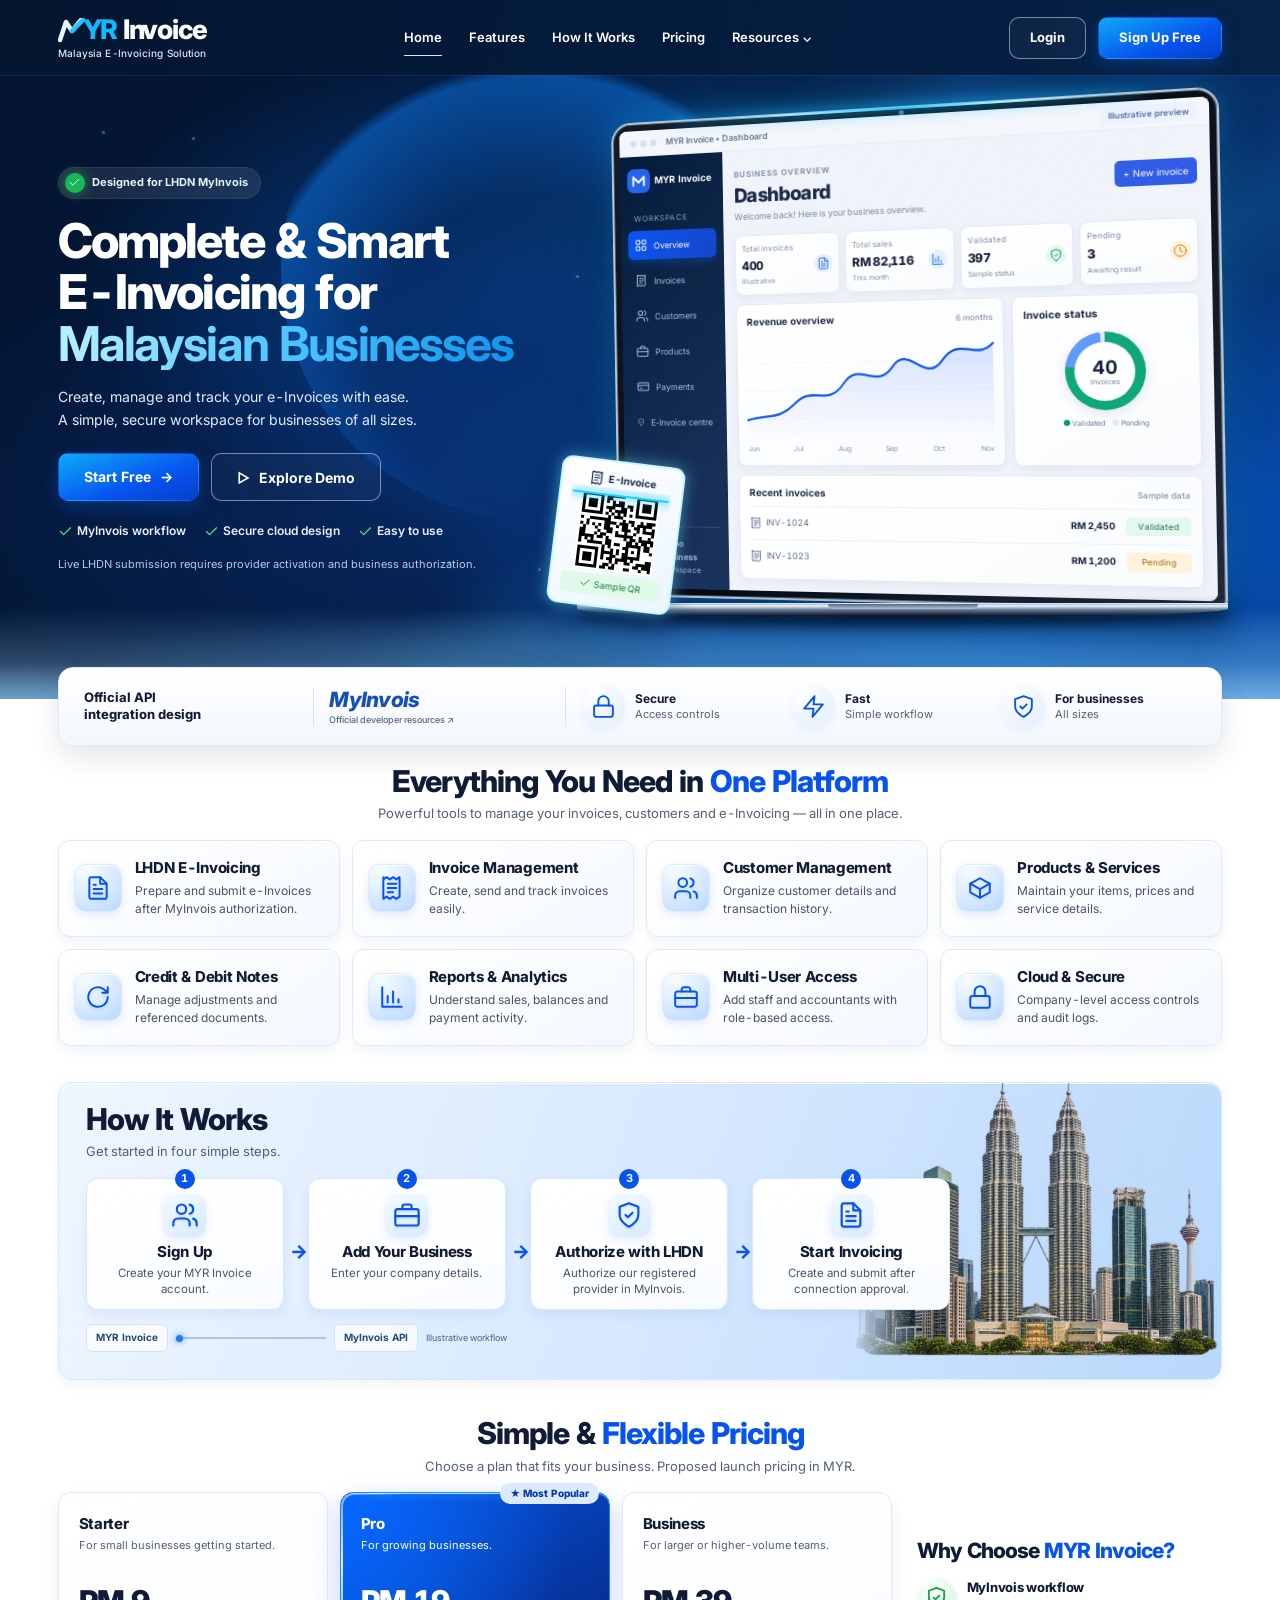
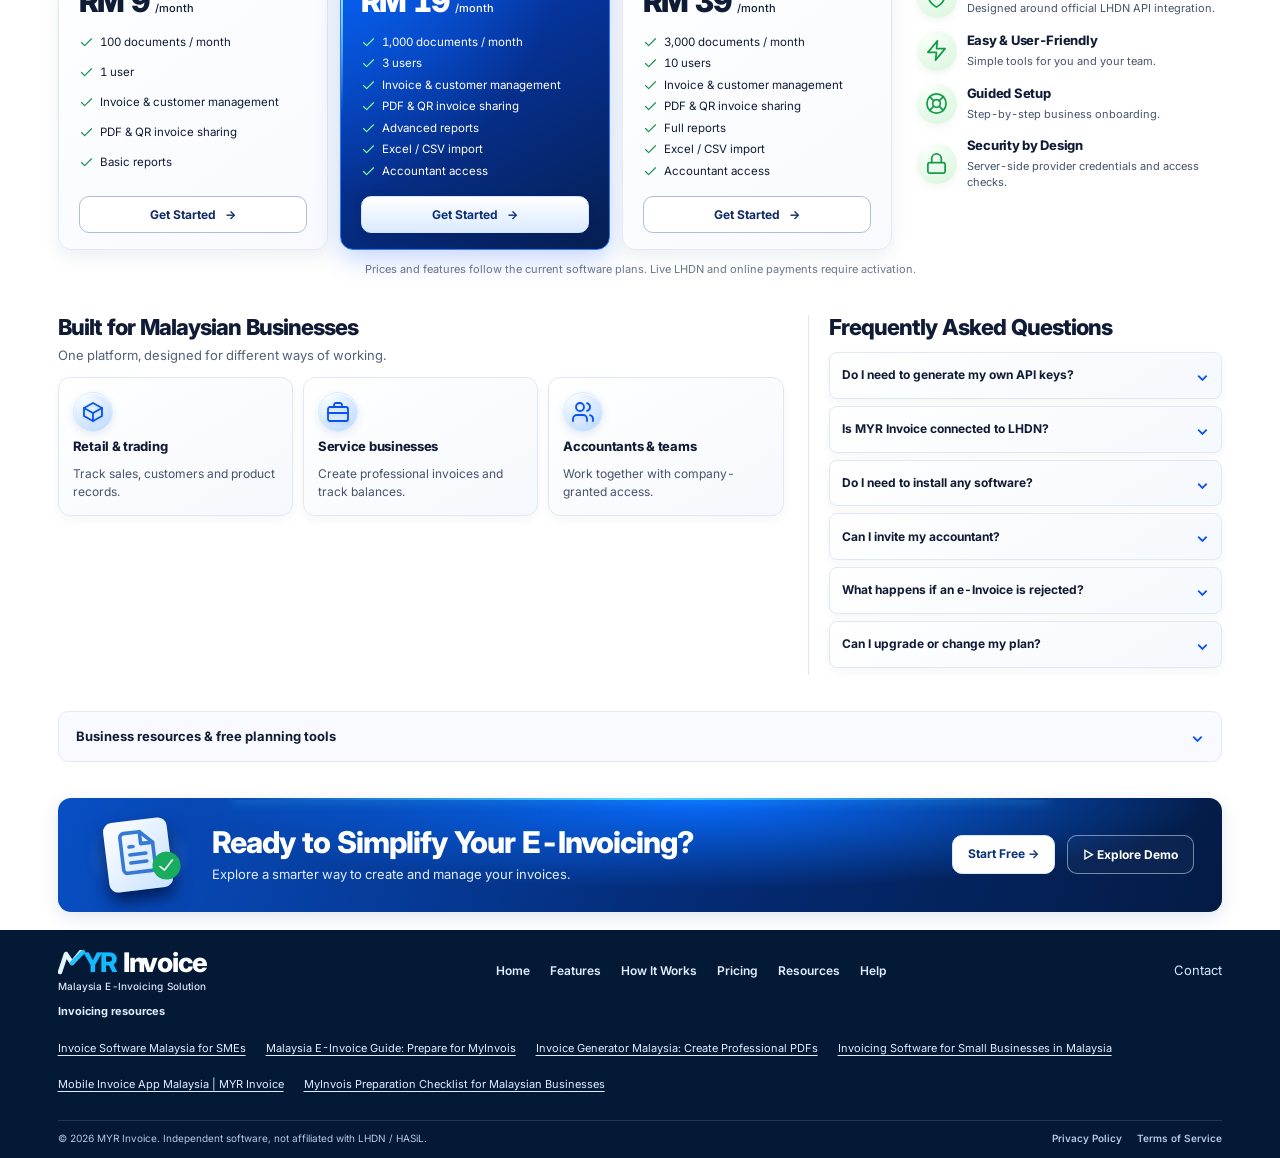
==== commit 00512202: "Restore landing motion and add responsive adjustable workspace sidebar" ====
--- a/index.html
+++ b/index.html
@@ -3212,7 +3212,7 @@
 /* Stable native scrolling and tighter public landing for phones only. */
 @media screen and (max-width:767px){
 .site.ux-ref{overflow:visible!important;min-width:0}
-.ux-ref,.ux-ref *,.ux-ref *::before,.ux-ref *::after{animation:none!important;transition:none!important;scroll-behavior:auto!important;will-change:auto!important}
+.ux-ref,.ux-ref *,.ux-ref *::before,.ux-ref *::after{scroll-behavior:auto!important;will-change:auto!important}.ux-ref:not(.ux-motion-on),.ux-ref:not(.ux-motion-on) *,.ux-ref:not(.ux-motion-on) *::before,.ux-ref:not(.ux-motion-on) *::after{animation:none!important;transition:none!important}
 .ux-ref .ux-header{position:sticky;top:0;height:auto;backdrop-filter:none!important;box-shadow:0 1px 0 #dce8ff22!important;transform:none!important;translate:none!important}
 .ux-ref .ux-nav,.ux-ref .ux-nav-scrolled .ux-nav{height:46px!important}
 .ux-ref .ux-scroll-progress,.ux-ref .ux-motion-toggle,.ux-ref .ux-particles,.ux-ref .ux-cursor-glow,.ux-ref .ux-hero-rays,.ux-ref .ux-mesh,.ux-ref .ux-floor{display:none!important}
@@ -3747,6 +3747,44 @@
 
 /* Hide only the decorative motion control; retain approved landing effects. */
 .ux-ref .ux-motion-toggle{display:none!important}
+/* Workspace sidebar preferences; desktop fixed rail, mobile native overlay. */
+.myr-side-toggle,.myr-side-close,.myr-side-grip{display:none}
+.myr-workspace.myr-side-ready .side{box-sizing:border-box}
+.myr-workspace.myr-side-ready .myr-side-grip{display:block;position:absolute;inset:0 0 0 auto;width:12px;border:0;background:transparent;cursor:col-resize;touch-action:none;z-index:5;outline-offset:-3px}
+.myr-workspace.myr-side-ready .myr-side-grip:after{content:"";position:absolute;inset:25% 3px 25% auto;width:2px;border-radius:3px;background:#9ac8ff;opacity:.12}
+.myr-workspace.myr-side-ready .myr-side-grip:hover:after,.myr-workspace.myr-side-ready .myr-side-grip:focus-visible:after{opacity:1}
+.myr-workspace.myr-side-ready .nav a>span{min-width:0;overflow:hidden;text-overflow:ellipsis;white-space:nowrap}
+.myr-workspace.myr-side-ready .myr-side-toggle,.myr-workspace.myr-side-ready .myr-side-close{width:34px;height:36px;flex:none;align-items:center;justify-content:center;border:1px solid #9eb6d440;border-radius:9px;color:inherit;background:#8ba5d214;cursor:pointer;padding:0}
+@media(min-width:1025px){
+.myr-workspace.myr-side-ready .side{width:var(--myr-side-width,252px)!important}
+.myr-workspace.myr-side-ready .main{margin-left:var(--myr-side-width,252px)!important;min-width:0}
+.myr-workspace.myr-side-ready .myr-side-toggle{display:inline-flex}
+.myr-workspace.myr-side-ready.myr-side-mini .side{width:72px!important}
+.myr-workspace.myr-side-ready.myr-side-mini .main{margin-left:72px!important}
+.myr-workspace.myr-side-mini .side .brand{justify-content:center;padding:17px 0;margin:0}
+.myr-workspace.myr-side-mini .side .brand>div,.myr-workspace.myr-side-mini .myr-nav-caption,.myr-workspace.myr-side-mini .side .nav a>span,.myr-workspace.myr-side-mini .side .nav a>.cnt,.myr-workspace.myr-side-mini .side .envpill,.myr-workspace.myr-side-mini .side .myr-profile,.myr-workspace.myr-side-mini .side .myr-pwa-install{display:none!important}
+.myr-workspace.myr-side-mini .side .nav a{justify-content:center;gap:0;margin:3px 9px;padding:10px 0;min-height:42px}
+.myr-workspace.myr-side-mini .side .side-f{padding:12px 7px;text-align:center}
+.myr-workspace.myr-side-mini.myr-admin .side-f>a{font-size:0;display:inline-grid;place-items:center;width:42px;height:42px;border-radius:8px}
+.myr-workspace.myr-side-mini.myr-admin .side-f>a:before{content:"↩";font-size:21px}
+.myr-workspace.myr-side-mini .myr-side-grip{display:none}
+}
+@media(max-width:1024px){
+.myr-workspace.myr-side-ready .side{width:min(var(--myr-drawer-width,280px),88vw)!important}
+.myr-workspace.myr-side-ready .main{margin-left:0!important}
+.myr-workspace.myr-side-ready .myr-side-close{display:inline-flex;position:absolute;right:15px;top:9px;color:#fff;z-index:6}
+.myr-workspace.myr-side-ready .side .brand{padding-right:52px}
+.myr-workspace.myr-side-ready .myr-side-grip{width:14px}
+}
+/* Restore visible landing motion without restoring the removed hero control. */
+@media screen and (max-width:767px) and (prefers-reduced-motion:no-preference){
+.ux-ref.ux-motion-on .ux-reveal-run{animation:myr-mobile-reveal .5s var(--ux-delay,0ms) ease-out backwards!important;opacity:1!important}
+.ux-ref.ux-motion-on .ux-flow.ux-in-view .ux-step-icon svg{animation:ux-icon-v6 2.8s ease-in-out 2!important}
+.ux-ref.ux-motion-on .ux-hero.ux-in-view .ux-device{animation:myr-mobile-device .7s ease-out both!important}
+@keyframes myr-mobile-reveal{from{filter:brightness(.86)}to{filter:brightness(1)}}
+@keyframes myr-mobile-device{from{filter:brightness(.83)}to{filter:brightness(1)}}
+}
+
 .ux-ref.ux-motion-paused [data-ux-reveal],.ux-ref.ux-motion-paused .ux-heading,.ux-ref.ux-motion-paused .ux-flow-head{opacity:1!important;visibility:visible!important}
 /* Premium auth — isolated from landing and workspace */
 .auth.myr-auth{position:relative;isolation:isolate;min-height:100vh;min-height:100svh;display:grid;grid-template-columns:53% 47%;overflow:hidden;background:linear-gradient(145deg,#f8faff,#dce5f6 58%,#f8faff);color:#0a1842}
@@ -4800,7 +4838,25 @@
  if(p[0]==='login'||p[0]==='signup')return paint(vAuth(p[0]));
  if(p[0]==='app'){if(!user())return go('#/login');if(!p[1])return go(myrStartRoute());if(p[1]==='onboarding')return paint(vOnboarding());if(!myCos().length)return go('#/app/onboarding');return paint(vApp(p.slice(1)))}
  paint(vSite())}
-function paint(html){if(html==null)return;$('#app').innerHTML=html;myrPwaState();if(AFTER){const f=AFTER;AFTER=null;f()}}
+// Local appearance preferences only; never modify company records or auth.
+function myrSideClamp(v,min,max){return Math.max(min,Math.min(max,Math.round(Number(v)||min)))}
+function myrSideRead(){let p={};try{p=JSON.parse(localStorage.getItem('myr.sidebar.v1')||'{}')||{}}catch(e){}return {width:myrSideClamp(p.width??252,190,380),drawer:myrSideClamp(p.drawer??280,200,380),mini:p.mini===true}}
+function myrSideSetup(){
+ const root=document.querySelector('.myr-workspace'),side=root?.querySelector('#side'),top=root?.querySelector('.main>.top');if(!side||!top)return;
+ const p=myrSideRead(),wide=()=>matchMedia('(min-width:1025px)').matches;
+ root.classList.add('myr-side-ready');const toggle=document.createElement('button');toggle.type='button';toggle.className='myr-side-toggle';toggle.setAttribute('aria-controls','side');top.prepend(toggle);
+ const close=document.createElement('button');close.type='button';close.className='myr-side-close';close.textContent='×';close.setAttribute('aria-label','Close sidebar');close.title='Close sidebar';close.onclick=()=>{side.classList.remove('open');top.querySelector('.menu-btn')?.focus()};side.append(close);
+ const grip=document.createElement('div');grip.className='myr-side-grip';grip.tabIndex=0;grip.setAttribute('role','separator');grip.setAttribute('aria-orientation','vertical');grip.setAttribute('aria-label','Resize sidebar');grip.setAttribute('aria-controls','side');side.append(grip);
+ side.querySelectorAll('.nav a,.side-f>a').forEach(a=>{const label=a.querySelector('span')?.textContent?.trim()||a.textContent.trim();if(label){a.title=label;a.setAttribute('aria-label',label)}});
+ function render(){root.style.setProperty('--myr-side-width',p.width+'px');root.style.setProperty('--myr-drawer-width',p.drawer+'px');root.classList.toggle('myr-side-mini',p.mini);toggle.textContent=p.mini?'»':'«';const label=p.mini?'Expand sidebar':'Collapse sidebar';toggle.title=label;toggle.setAttribute('aria-label',label);toggle.setAttribute('aria-expanded',String(!p.mini));grip.setAttribute('aria-valuemin',String(wide()?190:200));grip.setAttribute('aria-valuemax',String(wide()?380:Math.max(200,Math.min(380,Math.floor(innerWidth*.88)))));grip.setAttribute('aria-valuenow',String(wide()?p.width:Math.min(p.drawer,Math.floor(innerWidth*.88))));}
+ function persist(){try{localStorage.setItem('myr.sidebar.v1',JSON.stringify(p))}catch(e){}}
+ function change(v){if(wide())p.width=myrSideClamp(v,190,380);else p.drawer=myrSideClamp(v,200,Math.max(200,Math.min(380,Math.floor(innerWidth*.88))));render()}
+ toggle.onclick=()=>{p.mini=!p.mini;render();persist()};
+ let drag=null;grip.addEventListener('pointerdown',e=>{if(e.button!==0)return;drag={id:e.pointerId,x:e.clientX,width:side.getBoundingClientRect().width};grip.setPointerCapture(e.pointerId);e.preventDefault()});grip.addEventListener('pointermove',e=>{if(drag?.id===e.pointerId)change(drag.width+e.clientX-drag.x)});const end=e=>{if(drag?.id===e.pointerId){drag=null;persist()}};grip.addEventListener('pointerup',end);grip.addEventListener('pointercancel',end);grip.addEventListener('lostpointercapture',end);
+ grip.addEventListener('keydown',e=>{if(!['ArrowLeft','ArrowRight','Home','End'].includes(e.key))return;e.preventDefault();const w=side.getBoundingClientRect().width;change(e.key==='Home'?0:e.key==='End'?380:w+(e.key==='ArrowRight'?16:-16));persist()});
+ render();
+}
+function paint(html){if(html==null)return;$('#app').innerHTML=html;myrSideSetup();myrPwaState();if(AFTER){const f=AFTER;AFTER=null;f()}}
 document.addEventListener('keydown',e=>{if((e.ctrlKey||e.metaKey)&&e.key.toLowerCase()==='k'&&document.querySelector('.myr-business')){e.preventDefault();myrSearch()}});
 
 /* ================= Public website ================= */
@@ -4847,7 +4903,7 @@
 }
 function lpMotion(){
  const root=document.querySelector('.site.ux-ref');if(!root)return;
- const phone=matchMedia('(max-width:767px)');if(phone.matches){lpMobileStatic(root,phone);return;}
+ const phone=matchMedia('(max-width:767px)'); // Keep native touch scrolling; use the normal motion lifecycle on every screen.
  const media=matchMedia('(prefers-reduced-motion: reduce)');let paused=media.matches;
  const hero=root.querySelector('.ux-hero');const header=root.querySelector('.ux-header');const progress=root.querySelector('.ux-scroll-progress');let scrollFrame=0;function onScroll(){if(scrollFrame)return;scrollFrame=requestAnimationFrame(()=>{scrollFrame=0;if(!root.isConnected)return;if(phone.matches)return;const top=window.scrollY||document.documentElement.scrollTop;const max=Math.max(1,document.documentElement.scrollHeight-window.innerHeight);header?.classList.toggle('ux-nav-scrolled',top>45);progress?.style.setProperty('--ux-progress',Math.max(0,Math.min(1,top/max)));})}window.addEventListener('scroll',onScroll,{passive:true});window.addEventListener('resize',onScroll,{passive:true});onScroll();
  function setMotion(){root.classList.toggle('ux-motion-paused',paused);root.classList.toggle('ux-motion-on',!paused);}
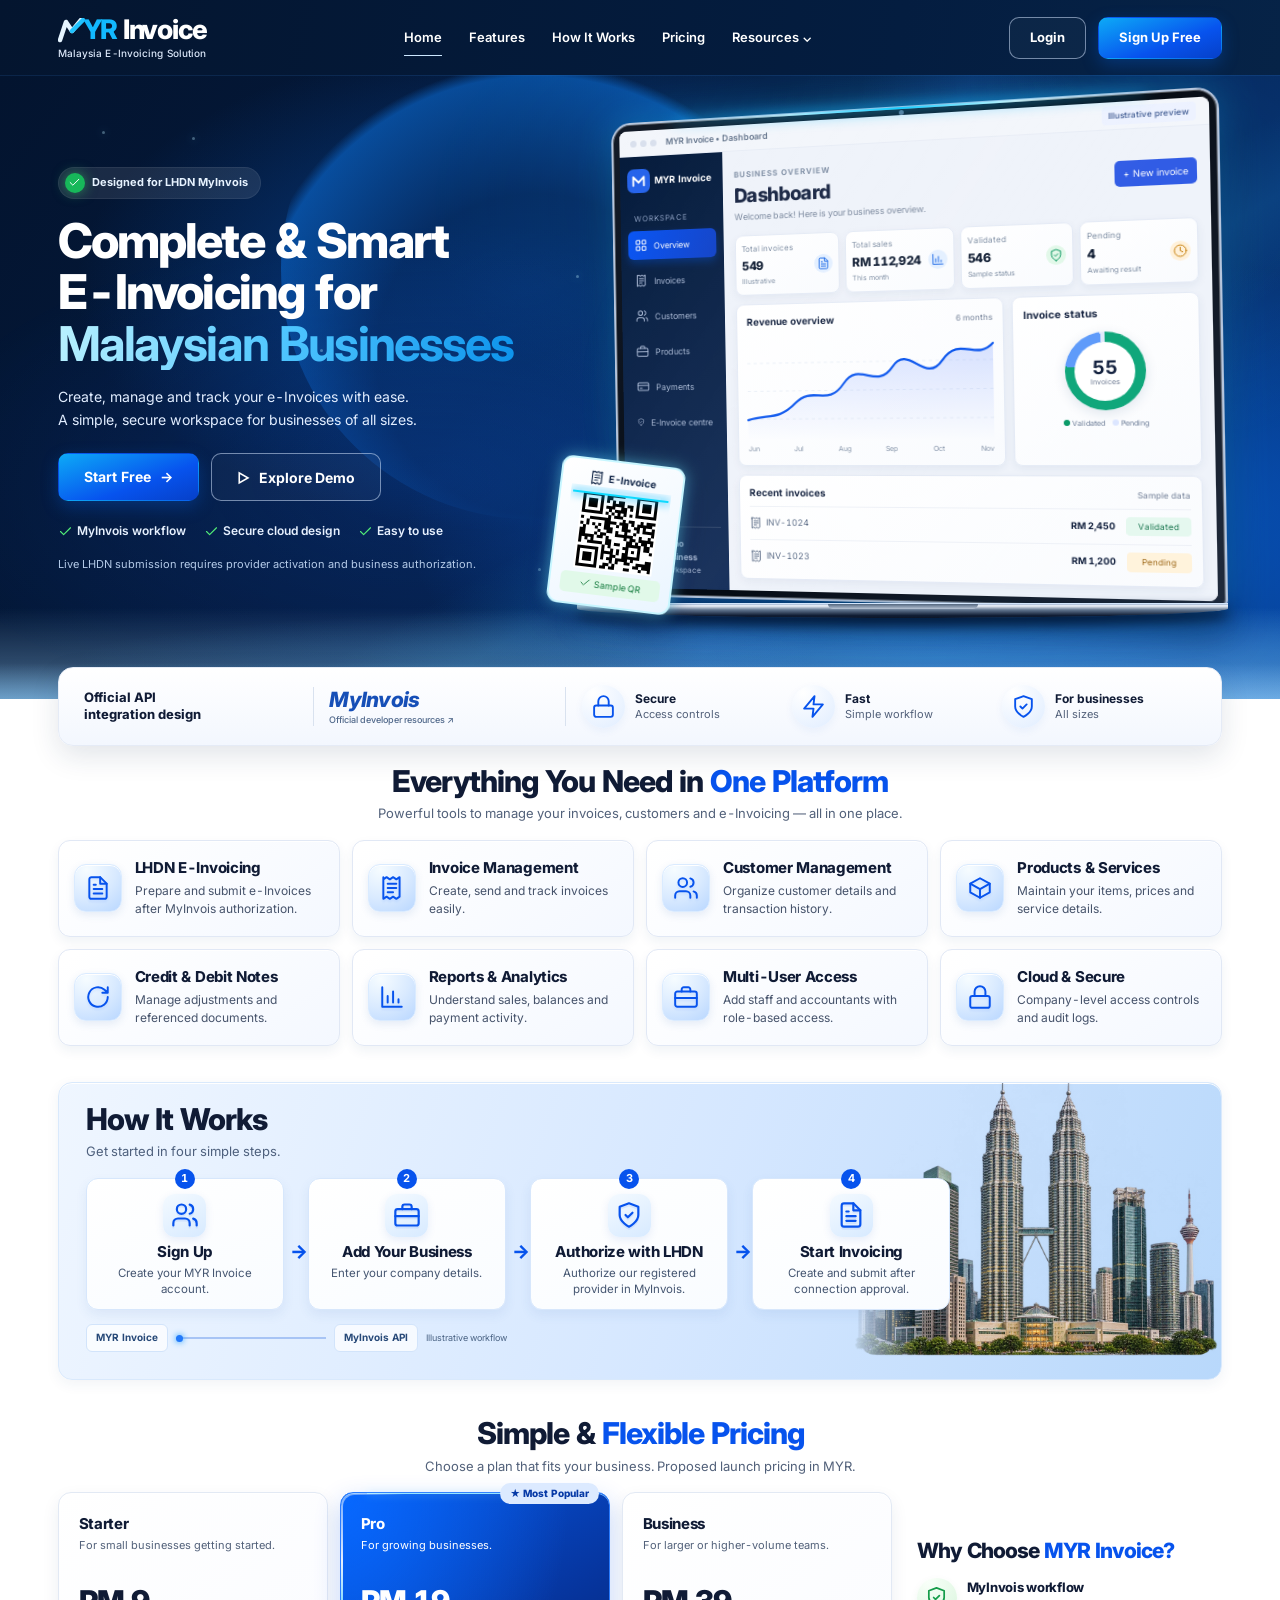
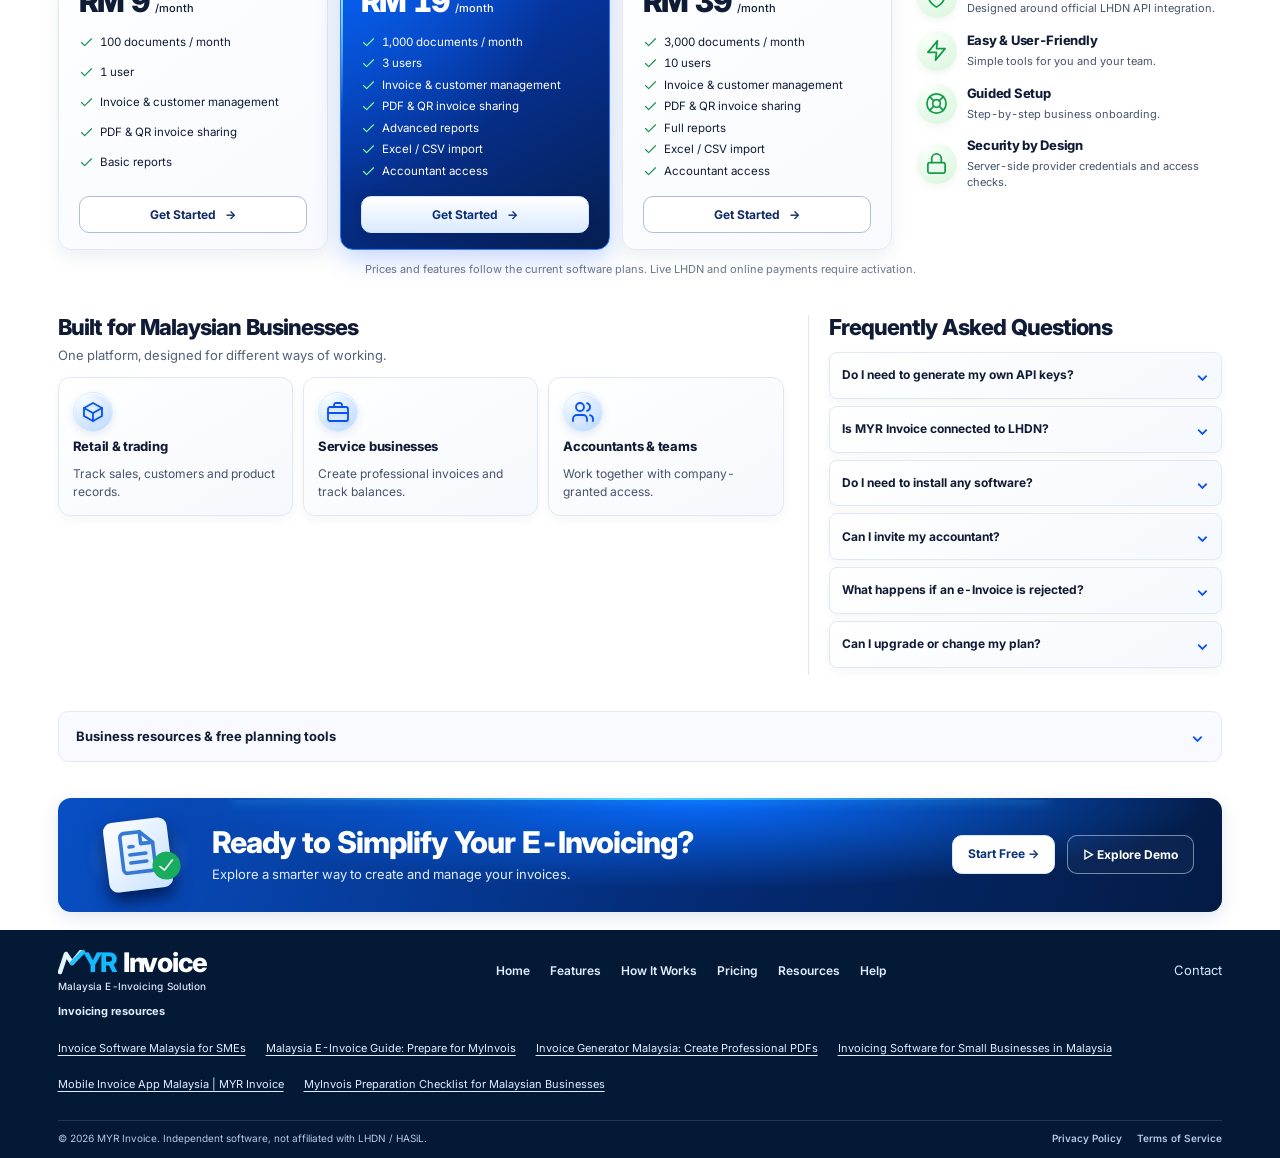
==== commit 2372bc7b: "Simplify existing company profile with guided MSIC and conditional tax fields" ====
--- a/index.html
+++ b/index.html
@@ -6115,9 +6115,25 @@
 
 /* ================= Settings ================= */
 function vSettings(...args){return myrAccountWrap('settings',vSettingsContent(...args))}
+// Keep saved business data until the owner explicitly selects a different value.
+function myrStMsicOptions(q){const hits=myrObMatches(q);return opt([['','Select a new activity (optional)'],...hits.map(x=>[String(x.i),x.code+' — '+x.desc])],'')}
+function myrStMsicSearch(){const q=val('st-msic-search');$('#st-msic-select').innerHTML=myrStMsicOptions(q);const hits=myrObMatches(q);$('#st-msic-count').textContent=hits.length?hits.length+' matching activities':'No matching activity. Try another keyword.'}
+function myrStMsicSelect(){const index=val('st-msic-select');if(index==='')return;const item=MYR_OB_MSIC[Number(index)];if(!item)return;$('#st-msic').value=item[0];$('#st-msicd').value=item[1];$('#st-msic-current').textContent=item[0]+' — '+item[1]}
+function myrStSst(){const yes=val('st-sst-choice')==='yes',box=$('#st-sst-box'),n=$('#st-sst-number');box.hidden=!yes;n.disabled=!yes;n.required=yes}
+async function myrStSave(btn){if(btn.disabled||!can('Manage Settings'))return;const root=$('#myr-st-profile');if(!root)return;const yes=val('st-sst-choice')==='yes';if(yes&&(!val('st-sst-number')||val('st-sst-number').toUpperCase()==='NA')){return toast('Enter your Sales and Service Tax registration number.','err')}for(const el of root.querySelectorAll('input:not([type=hidden]),select')){if(el.disabled||el.reportValidity())continue;const d=el.closest('details');if(d)d.open=true;el.reportValidity();return}if(!TIN_RE.test(val('st-tin').toUpperCase()))return toast('Enter a valid Tax Identification Number (TIN).','err');if(!/^\d{5}$/.test(val('st-msic'))||!val('st-msicd'))return toast('Select your registered business activity.','err');$('#st-sst').value=yes?val('st-sst-number'):'NA';btn.disabled=true;try{await saveSettings()}finally{if(btn.isConnected)btn.disabled=false}}
 function vSettingsContent(){const co=CO();const dis=can('Manage Settings')?'':'disabled';const iss=partyIssues(coParty(co),'supplier').filter(x=>x.lvl==='e');
  return myrAccountHeading('Settings','Company profile, numbering, branding and data.')+(iss.length?`<div class="note e mb"><b>Company profile incomplete:</b> ${iss.map(x=>esc(x.problem)).join(' · ')}</div>`:'')+
- `<div class="grid g2" style="align-items:start"><div class="card pad"><h3 class="mb">${ic('brief',16)} Company profile (supplier details)</h3><div class="grid g2"><div class="spanall">${field('st-name','Registered name',co.name,'text',dis)}</div>${field('st-tin','TIN',co.tin,'text',dis+' style="text-transform:uppercase"')}${field('st-brn','BRN (12-digit)',co.brn,'text',dis)}${field('st-sst','SST no. (or NA)',co.sst||'NA','text',dis)}${field('st-ttx','Tourism tax no. (or NA)',co.ttx||'NA','text',dis)}${field('st-msic','MSIC code',co.msic,'text',dis+' maxlength="5"')}${field('st-msicd','Business activity',co.msicDesc,'text',dis)}${field('st-email','Email',co.email,'email',dis)}${field('st-phone','Phone',co.phone,'tel',dis)}<div class="spanall">${field('st-line','Address line',co.addr.line,'text',dis)}</div>${field('st-city','City',co.addr.city,'text',dis)}${field('st-post','Postcode',co.addr.postcode,'text',dis)}<div class="fg"><label class="f">State</label><select id="st-state" ${dis}>${opt(STATES,co.addr.state)}</select></div></div><button class="btn p" onclick="saveSettings()" ${dis}>Save profile</button></div>
+ `<div class="grid g2" style="align-items:start"><div class="card pad" id="myr-st-profile"><style>#myr-st-profile .st-grid{display:grid;grid-template-columns:repeat(2,minmax(0,1fr));gap:10px}#myr-st-profile .st-wide{grid-column:1/-1}#myr-st-profile .fg{margin:0;min-width:0}#myr-st-profile .f{font-weight:650;font-size:12px;line-height:1.4}#myr-st-profile input,#myr-st-profile select{width:100%;min-width:0}#myr-st-profile .st-hint{font-size:11px;color:var(--muted);line-height:1.45;margin-top:5px}#myr-st-profile details{font-size:12px}#myr-st-profile summary{cursor:pointer}#myr-st-profile .st-extra{border:1px solid var(--line);border-radius:9px;padding:9px;margin:12px 0}#myr-st-profile .st-extra>.st-grid{margin-top:10px}#myr-st-profile .st-section{font-weight:700;font-size:12px;border-top:1px solid var(--line);padding-top:10px}#myr-st-profile [hidden]{display:none!important}@media(max-width:560px){#myr-st-profile .st-grid{grid-template-columns:minmax(0,1fr)}#myr-st-profile input,#myr-st-profile select{font-size:16px}}</style><h3 class="mb">${ic('brief',16)} Company profile</h3><div class="st-grid">
+ <div class="st-wide">${field('st-name','Registered Company Name *',co.name,'text',dis+' required maxlength="300"')}</div>
+ <div>${field('st-tin','Tax Identification Number (TIN) *',co.tin,'text',dis+' required maxlength="14" style="text-transform:uppercase"')}<details><summary class="st-hint">ⓘ Where to find this?</summary><p class="st-hint">Find your tax number in <a href="https://mytax.hasil.gov.my/" target="_blank" rel="noopener noreferrer">MyTax</a> or your LHDN records.</p></details></div>
+ <div>${field('st-brn','Business Registration Number (BRN) *',co.brn,'text',dis+' required maxlength="20"')}<details><summary class="st-hint">ⓘ Where to find this?</summary><p class="st-hint">Check your business registration certificate or SSM company profile.</p></details></div>
+ <div class="st-wide fg"><label class="f" for="st-msic-search">Malaysia Standard Industrial Classification (MSIC) *</label><div id="st-msic-current" class="st-hint">${esc([co.msic,co.msicDesc].filter(Boolean).join(' — ')||'No activity selected')}</div><details><summary class="st-hint">Change business activity</summary><input id="st-msic-search" type="search" placeholder="Search activity or code" oninput="myrStMsicSearch()" ${dis}><select id="st-msic-select" aria-label="Select new business activity" onchange="myrStMsicSelect()" ${dis}>${myrStMsicOptions('')}</select><div class="st-hint" id="st-msic-count" aria-live="polite">Search the official MSIC reference.</div><a class="st-hint" href="https://sdk.myinvois.hasil.gov.my/codes/msic-codes/" target="_blank" rel="noopener noreferrer">Official MSIC list ↗</a></details><input type="hidden" id="st-msic" value="${esc(co.msic||'')}"><input type="hidden" id="st-msicd" value="${esc(co.msicDesc||'')}"></div>
+ <div class="fg"><label class="f" for="st-sst-choice">Sales and Service Tax (SST) registered? *</label><select id="st-sst-choice" onchange="myrStSst()" ${dis}>${opt([['no','No'],['yes','Yes']],co.sst&&co.sst.toUpperCase()!=='NA'?'yes':'no')}</select><div id="st-sst-box" ${co.sst&&co.sst.toUpperCase()!=='NA'?'':'hidden'}>${field('st-sst-number','SST Registration Number *',co.sst&&co.sst.toUpperCase()!=='NA'?co.sst:'','text',dis+(co.sst&&co.sst.toUpperCase()!=='NA'?' required':' disabled')+' maxlength="35"')}</div><input type="hidden" id="st-sst" value="${esc(co.sst||'NA')}"></div>
+ ${field('st-phone','Business Phone Number *',co.phone,'tel',dis+' required maxlength="20"')}
+ <div class="st-wide st-section">Business address</div><div class="st-wide">${field('st-line','Registered Business Address *',co.addr.line,'text',dis+' required maxlength="150"')}</div>
+ ${field('st-city','City *',co.addr.city,'text',dis+' required maxlength="50"')}${field('st-post','Postcode',co.addr.postcode,'text',dis+' inputmode="numeric" maxlength="5"')}
+ <div class="fg"><label class="f" for="st-state">State *</label><select id="st-state" required ${dis}>${opt(STATES,co.addr.state)}</select></div><div class="fg"><label class="f">Country</label><input value="${esc(co.addr.country==='MYS'||!co.addr.country?'Malaysia':co.addr.country)}" readonly aria-label="Country"></div></div>
+ <details class="st-extra"><summary>Additional details (optional)</summary><div class="st-grid">${field('st-email','Billing Email',co.email,'email',dis)}${field('st-ttx','Tourism Tax Number (if registered)',co.ttx||'NA','text',dis)}</div><p class="st-hint">Existing billing email and tax details are retained. Enter NA if tourism tax does not apply.</p></details><button class="btn p" onclick="myrStSave(this)" ${dis}>Save profile</button></div>
  <div class="grid"><div class="card pad"><h3 class="mb">${ic('file',16)} Invoice numbering</h3><div class="grid g2">${field('st-pre','Prefix',co.prefix,'text',dis)}${field('st-next','Next number',co.nextNo,'number',dis+' min="1"')}</div><p class="muted sm">Next invoice: <b>${esc(co.prefix+co.nextNo)}</b></p><button class="btn" onclick="CO().prefix=val('st-pre');CO().nextNo=Math.max(1,+val('st-next')||1);save();toast('Numbering saved');rerender()" ${dis}>Save numbering</button></div>
  <div class="card pad"><h3 class="mb">${ic('sparkle',16)} Branding</h3><div class="row">${co.logo?`<img src="${co.logo}" alt="Logo" style="max-height:48px;max-width:160px;border:1px solid var(--line);border-radius:8px;padding:4px">`:'<span class="muted sm">No logo</span>'}<label class="btn sm" for="st-logo">Upload logo</label><input type="file" id="st-logo" accept="image/png,image/jpeg,image/svg+xml" style="display:none" onchange="logoFile(this.files[0])" ${dis}>${co.logo?`<button class="btn sm g d" onclick="CO().logo='';save();rerender()">Remove</button>`:''}</div><p class="muted sm mt8">PNG/JPG/SVG under 300 KB.</p></div>
  <div class="card pad"><h3 class="mb">${ic('bell',16)} Notifications</h3><label class="chk"><input type="checkbox" ${co.digest?'checked':''} onchange="CO().digest=this.checked;save();toast('Saved')"> Daily smart digest email to owner (e.g. valid, invalid, unpaid and action counts)</label><p class="muted sm mt8">Sent only when enabled and email delivery is configured on the server.</p></div>
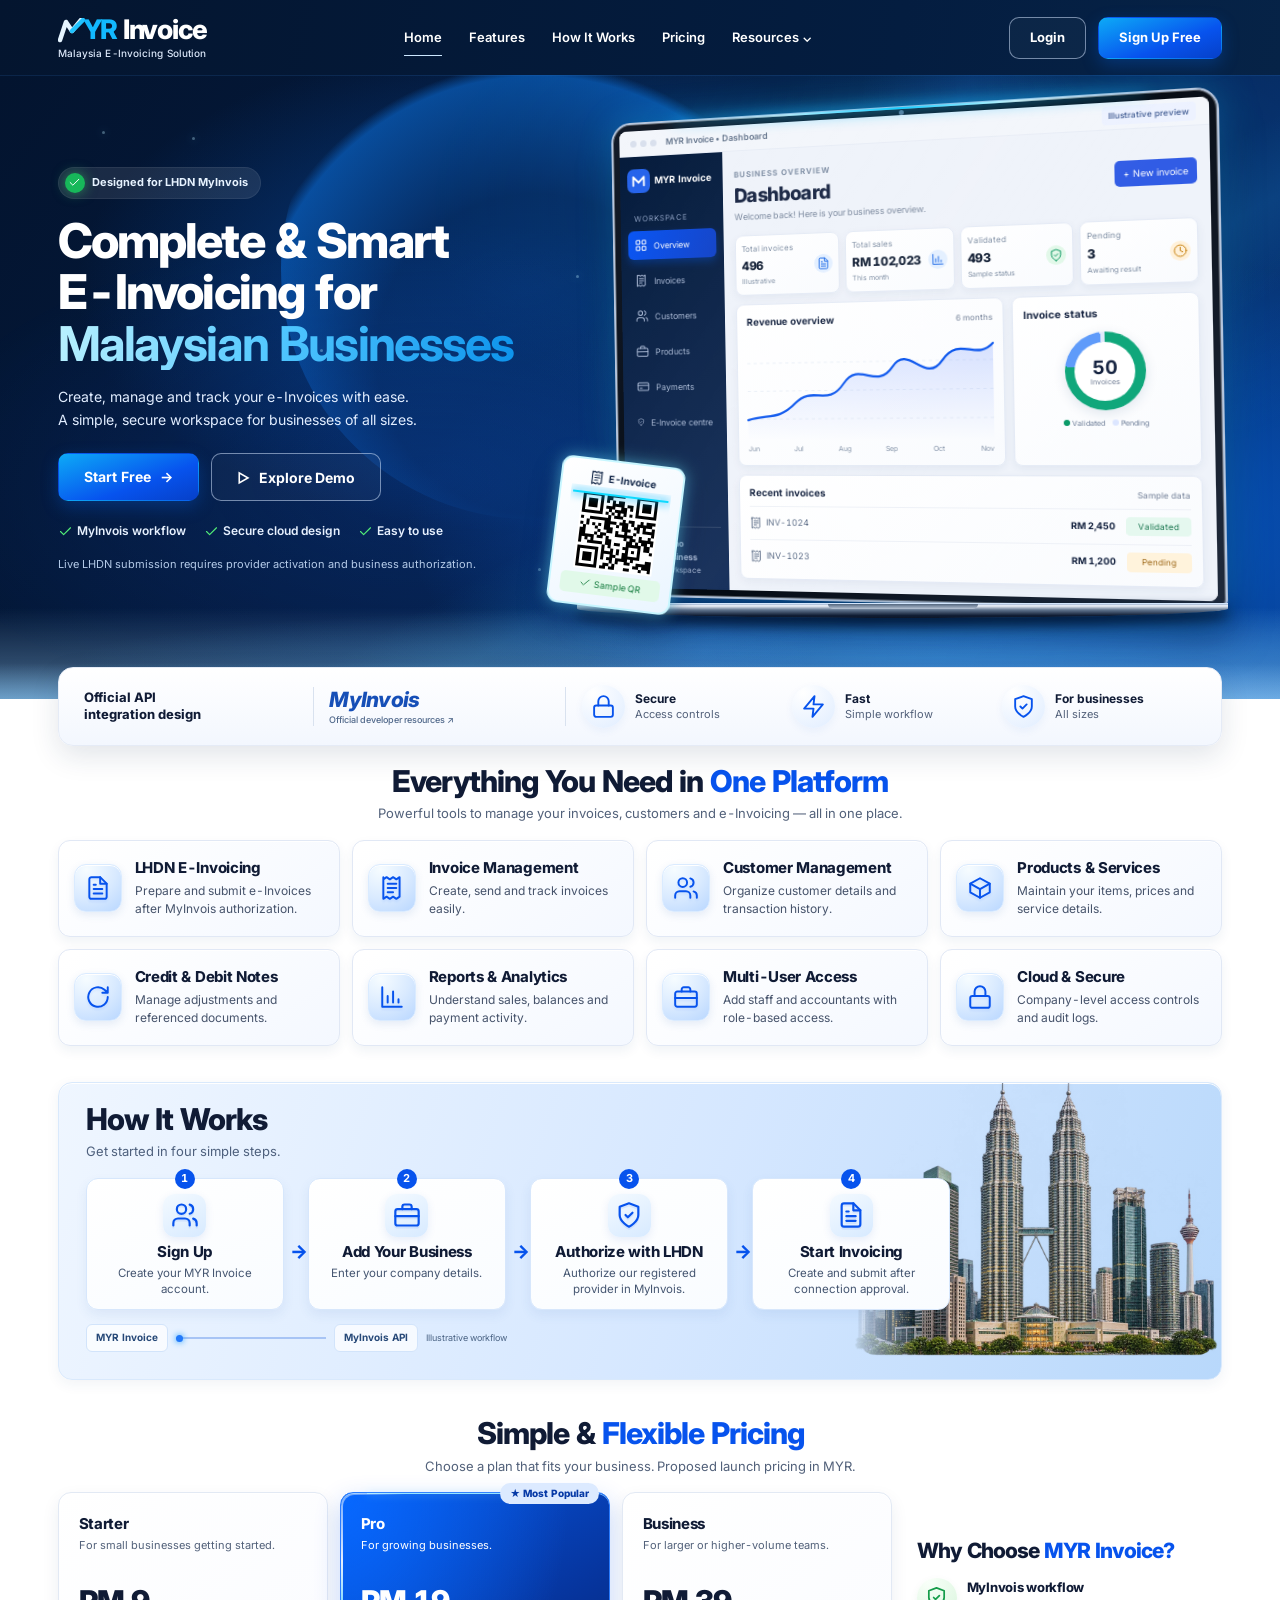
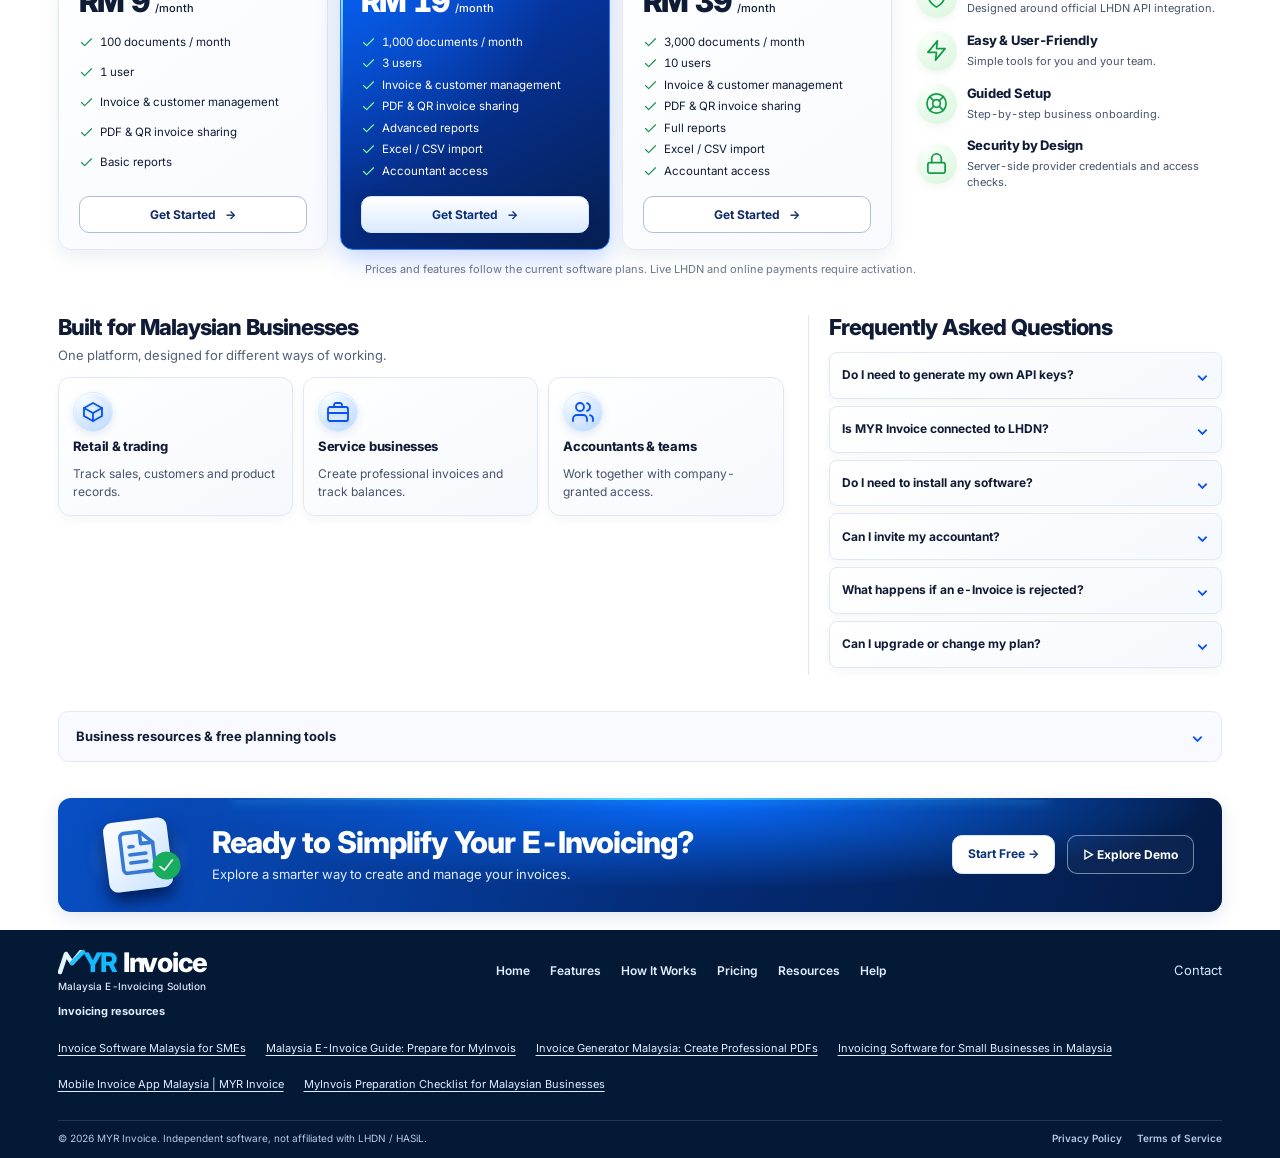
==== commit d2319ccc: "Polish Settings with searchable single MSIC field and compact grouped profile" ====
--- a/index.html
+++ b/index.html
@@ -6121,23 +6121,32 @@
 function myrStMsicSelect(){const index=val('st-msic-select');if(index==='')return;const item=MYR_OB_MSIC[Number(index)];if(!item)return;$('#st-msic').value=item[0];$('#st-msicd').value=item[1];$('#st-msic-current').textContent=item[0]+' — '+item[1]}
 function myrStSst(){const yes=val('st-sst-choice')==='yes',box=$('#st-sst-box'),n=$('#st-sst-number');box.hidden=!yes;n.disabled=!yes;n.required=yes}
 async function myrStSave(btn){if(btn.disabled||!can('Manage Settings'))return;const root=$('#myr-st-profile');if(!root)return;const yes=val('st-sst-choice')==='yes';if(yes&&(!val('st-sst-number')||val('st-sst-number').toUpperCase()==='NA')){return toast('Enter your Sales and Service Tax registration number.','err')}for(const el of root.querySelectorAll('input:not([type=hidden]),select')){if(el.disabled||el.reportValidity())continue;const d=el.closest('details');if(d)d.open=true;el.reportValidity();return}if(!TIN_RE.test(val('st-tin').toUpperCase()))return toast('Enter a valid Tax Identification Number (TIN).','err');if(!/^\d{5}$/.test(val('st-msic'))||!val('st-msicd'))return toast('Select your registered business activity.','err');$('#st-sst').value=yes?val('st-sst-number'):'NA';btn.disabled=true;try{await saveSettings()}finally{if(btn.isConnected)btn.disabled=false}}
+function myrStHelp(label,body){return '<details class="st-help"><summary aria-label="About '+esc(label)+'" title="About '+esc(label)+'">ⓘ</summary><div class="st-help-pop">'+body+'</div></details>'}
+function myrStPickedText(){return [val('st-msic'),val('st-msicd')].filter(Boolean).join(' — ')}
+function myrStComboClose(restore=true){const input=$('#st-msic-search'),list=$('#st-msic-results');if(!input||!list)return;list.hidden=true;input.setAttribute('aria-expanded','false');input.removeAttribute('aria-activedescendant');if(restore)input.value=myrStPickedText()}
+function myrStComboSearch(query){const input=$('#st-msic-search'),list=$('#st-msic-results');if(!input||!list||input.disabled)return;const rows=myrObMatches(query).slice(0,40);list.innerHTML=rows.length?rows.map(x=>'<button type="button" role="option" aria-selected="false" id="st-msic-opt-'+x.i+'" data-index="'+x.i+'" tabindex="-1" onpointerdown="event.preventDefault()" onclick="myrStComboPick('+x.i+')"><b>'+esc(x.code)+'</b><span>'+esc(x.desc)+'</span></button>').join(''):'<div class="st-empty" role="status">No matching activity. Try another keyword.</div>';list.hidden=false;input.setAttribute('aria-expanded','true');input.removeAttribute('aria-activedescendant')}
+function myrStComboPick(index){const item=MYR_OB_MSIC[index];if(!item||!can('Manage Settings'))return;$('#st-msic').value=item[0];$('#st-msicd').value=item[1];myrStComboClose();$('#st-msic-search').focus()}
+function myrStComboKey(e){const input=e.currentTarget,list=$('#st-msic-results');if(e.key==='Escape'){myrStComboClose();return}if(!['ArrowDown','ArrowUp','Enter'].includes(e.key))return;if(list.hidden){if(e.key==='Enter')return;myrStComboSearch('')}const rows=[...list.querySelectorAll('[role=option]')];if(!rows.length)return;e.preventDefault();const current=rows.findIndex(x=>x.id===input.getAttribute('aria-activedescendant'));if(e.key==='Enter'){if(current>=0)myrStComboPick(Number(rows[current].dataset.index));return}const next=e.key==='ArrowDown'?Math.min(rows.length-1,current+1):Math.max(0,current<0?rows.length-1:current-1);rows.forEach((r,i)=>r.setAttribute('aria-selected',String(i===next)));input.setAttribute('aria-activedescendant',rows[next].id);rows[next].scrollIntoView?.({block:'nearest'})}
+function myrStSstPill(value){if(!can('Manage Settings')||!['yes','no'].includes(value))return;$('#st-sst-choice').value=value;myrStSst();document.querySelectorAll('#myr-st-profile [data-st-sst]').forEach(b=>b.setAttribute('aria-pressed',String(b.dataset.stSst===value)))}
+function myrStReset(){if(!can('Manage Settings'))return;if(confirm('Discard unsaved settings changes?'))rerender()}
 function vSettingsContent(){const co=CO();const dis=can('Manage Settings')?'':'disabled';const iss=partyIssues(coParty(co),'supplier').filter(x=>x.lvl==='e');
  return myrAccountHeading('Settings','Company profile, numbering, branding and data.')+(iss.length?`<div class="note e mb"><b>Company profile incomplete:</b> ${iss.map(x=>esc(x.problem)).join(' · ')}</div>`:'')+
- `<div class="grid g2" style="align-items:start"><div class="card pad" id="myr-st-profile"><style>#myr-st-profile .st-grid{display:grid;grid-template-columns:repeat(2,minmax(0,1fr));gap:10px}#myr-st-profile .st-wide{grid-column:1/-1}#myr-st-profile .fg{margin:0;min-width:0}#myr-st-profile .f{font-weight:650;font-size:12px;line-height:1.4}#myr-st-profile input,#myr-st-profile select{width:100%;min-width:0}#myr-st-profile .st-hint{font-size:11px;color:var(--muted);line-height:1.45;margin-top:5px}#myr-st-profile details{font-size:12px}#myr-st-profile summary{cursor:pointer}#myr-st-profile .st-extra{border:1px solid var(--line);border-radius:9px;padding:9px;margin:12px 0}#myr-st-profile .st-extra>.st-grid{margin-top:10px}#myr-st-profile .st-section{font-weight:700;font-size:12px;border-top:1px solid var(--line);padding-top:10px}#myr-st-profile [hidden]{display:none!important}@media(max-width:560px){#myr-st-profile .st-grid{grid-template-columns:minmax(0,1fr)}#myr-st-profile input,#myr-st-profile select{font-size:16px}}</style><h3 class="mb">${ic('brief',16)} Company profile</h3><div class="st-grid">
+ `<div class="myr-st-layout"><style>
+.myr-st-layout{display:grid;grid-template-columns:minmax(0,1.2fr) minmax(0,.8fr);gap:14px;align-items:start;--st-accent:#3458db}.myr-st-layout>.grid{gap:12px;min-width:0}.myr-st-layout .card{border-radius:14px;box-shadow:0 4px 16px #17396a09;padding:16px}.myr-st-layout .st-head{display:flex;align-items:center;gap:10px;margin-bottom:16px}.myr-st-layout .st-icon{display:grid;place-items:center;width:36px;height:36px;flex:none;border-radius:10px;color:#3458db;background:#e8efff}.myr-st-layout .st-head h3{font-size:15px;margin:0}.myr-st-layout .st-head p{font-size:11px;margin:3px 0 0;color:var(--muted)}#myr-st-profile .st-grid{display:grid;grid-template-columns:repeat(2,minmax(0,1fr));gap:12px}#myr-st-profile .st-wide{grid-column:1/-1}#myr-st-profile .fg{margin:0;min-width:0}#myr-st-profile .f{font-weight:650;font-size:12px;line-height:1.4}#myr-st-profile input,#myr-st-profile select{width:100%;min-width:0;min-height:36px;border-radius:8px}#myr-st-profile .st-hint{font-size:11px;color:var(--muted);line-height:1.45;margin-top:5px}#myr-st-profile .st-label{display:flex;align-items:center;gap:5px;margin-bottom:4px}#myr-st-profile .st-label label{margin:0}#myr-st-profile .st-help{position:relative;display:inline-block;flex:none;margin:0;padding:0;border:0}#myr-st-profile .st-help summary{list-style:none;cursor:pointer;color:var(--st-accent);font-size:14px}#myr-st-profile .st-help summary::-webkit-details-marker{display:none}#myr-st-profile .st-help-pop{position:absolute;z-index:12;top:22px;right:0;width:220px;max-width:72vw;padding:10px;border:1px solid var(--line);border-radius:10px;background:var(--card,#fff);color:var(--text);box-shadow:0 10px 30px #10284b26;font-size:12px;line-height:1.5}#myr-st-profile .st-section{display:flex;align-items:center;justify-content:space-between;gap:8px;font-size:12px;font-weight:750;letter-spacing:.25px;text-transform:uppercase;color:var(--muted);border-top:1px solid var(--line);padding-top:12px;margin-top:2px}#myr-st-profile .st-section:first-child{border:0;padding-top:0;margin:0}#myr-st-profile .st-country{font-size:11px;text-transform:none;letter-spacing:0;background:#e8efff;color:#3458db;padding:4px 9px;border-radius:20px;font-weight:650}#myr-st-profile .st-address-grid{display:grid;grid-template-columns:repeat(3,minmax(0,1fr));gap:10px}#myr-st-profile .st-combo{position:relative}#myr-st-profile .st-combo input{padding-right:32px}#myr-st-profile .st-combo-mark{position:absolute;right:12px;top:9px;color:var(--muted);pointer-events:none}#myr-st-profile .st-results{position:absolute;left:0;right:0;top:calc(100% + 5px);max-height:245px;overflow:auto;z-index:15;background:var(--card,#fff);border:1px solid var(--line);border-radius:10px;box-shadow:0 12px 30px #10284b26;padding:4px}#myr-st-profile .st-results button{display:flex;align-items:flex-start;gap:10px;width:100%;text-align:left;color:inherit;background:transparent;border:0;border-radius:7px;padding:9px;font:inherit;font-size:12px;cursor:pointer}#myr-st-profile .st-results button:hover,#myr-st-profile .st-results button[aria-selected=true]{background:#e8efff;color:#2348b4}#myr-st-profile .st-results b{flex:none;color:var(--st-accent)}#myr-st-profile .st-empty{padding:12px;font-size:12px;color:var(--muted)}#myr-st-profile .st-pills{display:flex;gap:4px;padding:3px;border:1px solid var(--line);border-radius:9px;min-height:36px}#myr-st-profile .st-pills button{flex:1;border:0;border-radius:6px;background:transparent;color:var(--muted);font:inherit;font-weight:650;cursor:pointer}#myr-st-profile .st-pills button[aria-pressed=true]{background:#e8efff;color:#3458db}#myr-st-profile .st-extra{border:1px solid var(--line);border-radius:10px;padding:11px;margin:14px 0}#myr-st-profile .st-extra summary{cursor:pointer;font-weight:650;font-size:12px}#myr-st-profile .st-extra>.st-grid{margin-top:12px}#myr-st-profile .st-actions{display:flex;justify-content:flex-end;gap:8px;border-top:1px solid var(--line);padding-top:12px}#myr-st-profile [hidden]{display:none!important}.myr-st-layout .st-danger{border-color:#df777555}.myr-st-layout .st-danger h3{color:#b74a49}.myr-st-layout .st-danger .st-icon{color:#b74a49;background:#fff0ef}.myr-st-layout .st-card-caption{font-size:11px;color:var(--muted);line-height:1.45;margin-top:8px}.myr-dark .myr-st-layout{--st-accent:#9bb8ff}.myr-dark #myr-st-profile .st-help-pop,.myr-dark #myr-st-profile .st-results{background:#152743;color:#e6efff}@media(max-width:1200px){.myr-st-layout{grid-template-columns:minmax(0,1fr)}}@media(max-width:560px){.myr-st-layout .card{padding:12px}#myr-st-profile .st-grid{grid-template-columns:minmax(0,1fr);gap:10px}#myr-st-profile .st-address-grid{grid-template-columns:repeat(2,minmax(0,1fr))}#myr-st-profile .st-address-grid>.fg:last-child{grid-column:1/-1}#myr-st-profile input,#myr-st-profile select{font-size:16px}#myr-st-profile .st-help-pop{left:0;right:auto}#myr-st-profile .st-actions>.btn.p{flex:1}}
+</style><div class="card pad" id="myr-st-profile"><div class="st-head"><span class="st-icon">${ic('brief',19)}</span><div><h3>Company profile</h3><p>Manage registered business information for invoices and MyInvois.</p></div></div><div class="st-grid">
+ <div class="st-wide st-section">Business information</div>
  <div class="st-wide">${field('st-name','Registered Company Name *',co.name,'text',dis+' required maxlength="300"')}</div>
- <div>${field('st-tin','Tax Identification Number (TIN) *',co.tin,'text',dis+' required maxlength="14" style="text-transform:uppercase"')}<details><summary class="st-hint">ⓘ Where to find this?</summary><p class="st-hint">Find your tax number in <a href="https://mytax.hasil.gov.my/" target="_blank" rel="noopener noreferrer">MyTax</a> or your LHDN records.</p></details></div>
- <div>${field('st-brn','Business Registration Number (BRN) *',co.brn,'text',dis+' required maxlength="20"')}<details><summary class="st-hint">ⓘ Where to find this?</summary><p class="st-hint">Check your business registration certificate or SSM company profile.</p></details></div>
- <div class="st-wide fg"><label class="f" for="st-msic-search">Malaysia Standard Industrial Classification (MSIC) *</label><div id="st-msic-current" class="st-hint">${esc([co.msic,co.msicDesc].filter(Boolean).join(' — ')||'No activity selected')}</div><details><summary class="st-hint">Change business activity</summary><input id="st-msic-search" type="search" placeholder="Search activity or code" oninput="myrStMsicSearch()" ${dis}><select id="st-msic-select" aria-label="Select new business activity" onchange="myrStMsicSelect()" ${dis}>${myrStMsicOptions('')}</select><div class="st-hint" id="st-msic-count" aria-live="polite">Search the official MSIC reference.</div><a class="st-hint" href="https://sdk.myinvois.hasil.gov.my/codes/msic-codes/" target="_blank" rel="noopener noreferrer">Official MSIC list ↗</a></details><input type="hidden" id="st-msic" value="${esc(co.msic||'')}"><input type="hidden" id="st-msicd" value="${esc(co.msicDesc||'')}"></div>
- <div class="fg"><label class="f" for="st-sst-choice">Sales and Service Tax (SST) registered? *</label><select id="st-sst-choice" onchange="myrStSst()" ${dis}>${opt([['no','No'],['yes','Yes']],co.sst&&co.sst.toUpperCase()!=='NA'?'yes':'no')}</select><div id="st-sst-box" ${co.sst&&co.sst.toUpperCase()!=='NA'?'':'hidden'}>${field('st-sst-number','SST Registration Number *',co.sst&&co.sst.toUpperCase()!=='NA'?co.sst:'','text',dis+(co.sst&&co.sst.toUpperCase()!=='NA'?' required':' disabled')+' maxlength="35"')}</div><input type="hidden" id="st-sst" value="${esc(co.sst||'NA')}"></div>
+ <div class="fg"><div class="st-label"><label class="f" for="st-tin">Tax Identification Number (TIN) *</label>${myrStHelp('TIN','Your tax number from LHDN. Find it in <a href="https://mytax.hasil.gov.my/" target="_blank" rel="noopener noreferrer">MyTax</a> or your tax records.')}</div><input id="st-tin" value="${esc(co.tin||'')}" required maxlength="14" style="text-transform:uppercase" ${dis}></div>
+ <div class="fg"><div class="st-label"><label class="f" for="st-brn">Business Registration Number (BRN) *</label>${myrStHelp('BRN','Find your business registration number on your SSM company profile or registration certificate.')}</div><input id="st-brn" value="${esc(co.brn||'')}" required maxlength="20" ${dis}></div>
+ <div class="st-wide fg"><div class="st-label"><label class="f" for="st-msic-search">Malaysia Standard Industrial Classification (MSIC) *</label>${myrStHelp('MSIC','Choose your registered business activity. <a href="https://sdk.myinvois.hasil.gov.my/codes/msic-codes/" target="_blank" rel="noopener noreferrer">Official MSIC list</a>.')}</div><div class="st-combo" onfocusout="if(!this.contains(event.relatedTarget))myrStComboClose()"><input id="st-msic-search" role="combobox" aria-expanded="false" aria-controls="st-msic-results" aria-autocomplete="list" value="${esc([co.msic,co.msicDesc].filter(Boolean).join(' — '))}" placeholder="Search code or business activity" autocomplete="off" onfocus="this.select();myrStComboSearch('')" oninput="myrStComboSearch(this.value)" onkeydown="myrStComboKey(event)" ${dis}><span class="st-combo-mark">⌄</span><div id="st-msic-results" class="st-results" role="listbox" aria-label="Business activities" hidden></div></div><input type="hidden" id="st-msic" value="${esc(co.msic||'')}"><input type="hidden" id="st-msicd" value="${esc(co.msicDesc||'')}"><div class="st-hint">Search by code or activity name.</div></div>
  ${field('st-phone','Business Phone Number *',co.phone,'tel',dis+' required maxlength="20"')}
- <div class="st-wide st-section">Business address</div><div class="st-wide">${field('st-line','Registered Business Address *',co.addr.line,'text',dis+' required maxlength="150"')}</div>
- ${field('st-city','City *',co.addr.city,'text',dis+' required maxlength="50"')}${field('st-post','Postcode',co.addr.postcode,'text',dis+' inputmode="numeric" maxlength="5"')}
- <div class="fg"><label class="f" for="st-state">State *</label><select id="st-state" required ${dis}>${opt(STATES,co.addr.state)}</select></div><div class="fg"><label class="f">Country</label><input value="${esc(co.addr.country==='MYS'||!co.addr.country?'Malaysia':co.addr.country)}" readonly aria-label="Country"></div></div>
- <details class="st-extra"><summary>Additional details (optional)</summary><div class="st-grid">${field('st-email','Billing Email',co.email,'email',dis)}${field('st-ttx','Tourism Tax Number (if registered)',co.ttx||'NA','text',dis)}</div><p class="st-hint">Existing billing email and tax details are retained. Enter NA if tourism tax does not apply.</p></details><button class="btn p" onclick="myrStSave(this)" ${dis}>Save profile</button></div>
- <div class="grid"><div class="card pad"><h3 class="mb">${ic('file',16)} Invoice numbering</h3><div class="grid g2">${field('st-pre','Prefix',co.prefix,'text',dis)}${field('st-next','Next number',co.nextNo,'number',dis+' min="1"')}</div><p class="muted sm">Next invoice: <b>${esc(co.prefix+co.nextNo)}</b></p><button class="btn" onclick="CO().prefix=val('st-pre');CO().nextNo=Math.max(1,+val('st-next')||1);save();toast('Numbering saved');rerender()" ${dis}>Save numbering</button></div>
- <div class="card pad"><h3 class="mb">${ic('sparkle',16)} Branding</h3><div class="row">${co.logo?`<img src="${co.logo}" alt="Logo" style="max-height:48px;max-width:160px;border:1px solid var(--line);border-radius:8px;padding:4px">`:'<span class="muted sm">No logo</span>'}<label class="btn sm" for="st-logo">Upload logo</label><input type="file" id="st-logo" accept="image/png,image/jpeg,image/svg+xml" style="display:none" onchange="logoFile(this.files[0])" ${dis}>${co.logo?`<button class="btn sm g d" onclick="CO().logo='';save();rerender()">Remove</button>`:''}</div><p class="muted sm mt8">PNG/JPG/SVG under 300 KB.</p></div>
- <div class="card pad"><h3 class="mb">${ic('bell',16)} Notifications</h3><label class="chk"><input type="checkbox" ${co.digest?'checked':''} onchange="CO().digest=this.checked;save();toast('Saved')"> Daily smart digest email to owner (e.g. valid, invalid, unpaid and action counts)</label><p class="muted sm mt8">Sent only when enabled and email delivery is configured on the server.</p></div>
- <div class="card pad"><h3 class="mb">${ic('shield',16)} Data</h3><div class="row"><button class="btn sm" onclick="exportData()">${ic('dl',14)}Export company data (JSON)</button><label class="btn sm" for="st-imp">Restore from JSON</label><input type="file" id="st-imp" accept=".json" style="display:none" onchange="importData(this.files[0])"></div><p class="muted sm mt8">Use export to back up local data or to migrate into the production database.</p>${role()==='Owner'?`<button class="btn sm d mt" onclick="confirmBox('Delete this company?','All data for ${esc(co.name).replace(/'/g,'')} will be removed. Export first. Official LHDN records are not affected.','Delete',delCompany,true)">Delete company</button>`:''}</div></div></div>`}
+ <div class="fg"><label class="f">Sales and Service Tax (SST) registered? *</label><div class="st-pills" role="group" aria-label="SST registration">${['no','yes'].map(v=>'<button type="button" data-st-sst="'+v+'" aria-pressed="'+String(v===(co.sst&&co.sst.toUpperCase()!=='NA'?'yes':'no'))+'" onclick="myrStSstPill(this.dataset.stSst)" '+dis+'>'+ (v==='yes'?'Yes':'No')+'</button>').join('')}</div><input type="hidden" id="st-sst-choice" value="${co.sst&&co.sst.toUpperCase()!=='NA'?'yes':'no'}"><div id="st-sst-box" ${co.sst&&co.sst.toUpperCase()!=='NA'?'':'hidden'}>${field('st-sst-number','SST Registration Number *',co.sst&&co.sst.toUpperCase()!=='NA'?co.sst:'','text',dis+(co.sst&&co.sst.toUpperCase()!=='NA'?' required':' disabled')+' maxlength="35"')}</div><input type="hidden" id="st-sst" value="${esc(co.sst||'NA')}"></div>
+ <div class="st-wide st-section">Business address <span class="st-country">🇲🇾 ${esc(co.addr.country==='MYS'||!co.addr.country?'Malaysia':co.addr.country)}</span></div><div class="st-wide">${field('st-line','Registered Business Address *',co.addr.line,'text',dis+' required maxlength="150"')}</div><div class="st-wide st-address-grid">${field('st-city','City *',co.addr.city,'text',dis+' required maxlength="50"')}${field('st-post','Postcode',co.addr.postcode,'text',dis+' inputmode="numeric" maxlength="5"')}<div class="fg"><label class="f" for="st-state">State *</label><select id="st-state" required ${dis}>${opt(STATES,co.addr.state)}</select></div></div></div>
+ <details class="st-extra"><summary>Additional details (optional)</summary><div class="st-grid">${field('st-email','Billing Email',co.email,'email',dis)}${field('st-ttx','Tourism Tax Number (if registered)',co.ttx||'NA','text',dis)}</div><p class="st-hint">Enter NA if tourism tax does not apply.</p></details><div class="st-actions"><button class="btn g" onclick="myrStReset()" ${dis}>Reset</button><button class="btn p" onclick="myrStSave(this)" ${dis}>Save Changes</button></div></div>
+ <div class="grid"><div class="card pad"><div class="st-head"><span class="st-icon">${ic('file',19)}</span><div><h3>Invoice numbering</h3><p>Choose the next invoice reference.</p></div></div><div class="grid g2">${field('st-pre','Prefix',co.prefix,'text',dis)}${field('st-next','Next number',co.nextNo,'number',dis+' min="1"')}</div><p class="muted sm">Next invoice: <b>${esc(co.prefix+co.nextNo)}</b></p><button class="btn" onclick="CO().prefix=val('st-pre');CO().nextNo=Math.max(1,+val('st-next')||1);save();toast('Numbering saved');rerender()" ${dis}>Save numbering</button></div>
+ <div class="card pad"><div class="st-head"><span class="st-icon">${ic('sparkle',19)}</span><div><h3>Branding</h3><p>Personalise your invoice documents.</p></div></div><div class="row">${co.logo?`<img src="${co.logo}" alt="Logo" style="max-height:48px;max-width:160px;border:1px solid var(--line);border-radius:8px;padding:4px">`:'<span class="muted sm">No logo</span>'}<label class="btn sm" for="st-logo">Upload logo</label><input type="file" id="st-logo" accept="image/png,image/jpeg,image/svg+xml" style="display:none" onchange="logoFile(this.files[0])" ${dis}>${co.logo?`<button class="btn sm g d" onclick="CO().logo='';save();rerender()">Remove</button>`:''}</div><p class="muted sm mt8">PNG/JPG/SVG under 300 KB.</p></div>
+ <div class="card pad"><div class="st-head"><span class="st-icon">${ic('bell',19)}</span><div><h3>Notifications</h3><p>Manage your email preferences.</p></div></div><label class="chk"><input type="checkbox" ${co.digest?'checked':''} onchange="CO().digest=this.checked;save();toast('Saved')"> Daily smart digest email to owner (e.g. valid, invalid, unpaid and action counts)</label><p class="muted sm mt8">Sent only when enabled and email delivery is configured on the server.</p></div>
+ <div class="card pad"><div class="st-head"><span class="st-icon">${ic('shield',19)}</span><div><h3>Data</h3><p>Manage company backups.</p></div></div><div class="row"><button class="btn sm" onclick="exportData()">${ic('dl',14)}Export company data (JSON)</button><label class="btn sm" for="st-imp">Restore from JSON</label><input type="file" id="st-imp" accept=".json" style="display:none" onchange="importData(this.files[0])"></div><p class="muted sm mt8">Use export to back up local data or to migrate into the production database.</p></div>${role()==='Owner'?`<div class="card pad st-danger"><div class="st-head"><span class="st-icon">${ic('shield',19)}</span><div><h3>Danger Zone</h3><p>Permanent company deletion.</p></div></div><button class="btn sm d" onclick="confirmBox('Delete this company?','All data for ${esc(co.name).replace(/'/g,'')} will be removed. Export first. Official LHDN records are not affected.','Delete',delCompany,true)">Delete company</button></div>`:''}</div></div>`}
 function saveSettings(){const co=CO();Object.assign(co,{name:val('st-name'),tin:val('st-tin').toUpperCase(),brn:val('st-brn'),sst:val('st-sst')||'NA',ttx:val('st-ttx')||'NA',msic:val('st-msic'),msicDesc:val('st-msicd'),email:val('st-email'),phone:val('st-phone')});Object.assign(co.addr,{line:val('st-line'),city:val('st-city'),postcode:val('st-post'),state:val('st-state')});audit(co,'settings.company','profile updated');save();toast('Company profile saved');rerender()}
 function logoFile(f){if(!f)return;if(f.size>300*1024)return toast('Logo must be under 300 KB.','err');if(!/^image\/(png|jpeg|svg\+xml)$/.test(f.type))return toast('Use PNG, JPG or SVG.','err');const r=new FileReader();r.onload=e=>{CO().logo=e.target.result;save();rerender()};r.readAsDataURL(f)}
 function exportData(){const co=CO();download(co.name.replace(/[^a-z0-9]+/gi,'-')+'-myrinvoice-'+todayStr()+'.json',JSON.stringify(co,null,2),'application/json');audit(co,'export.data','full company JSON');save()}
